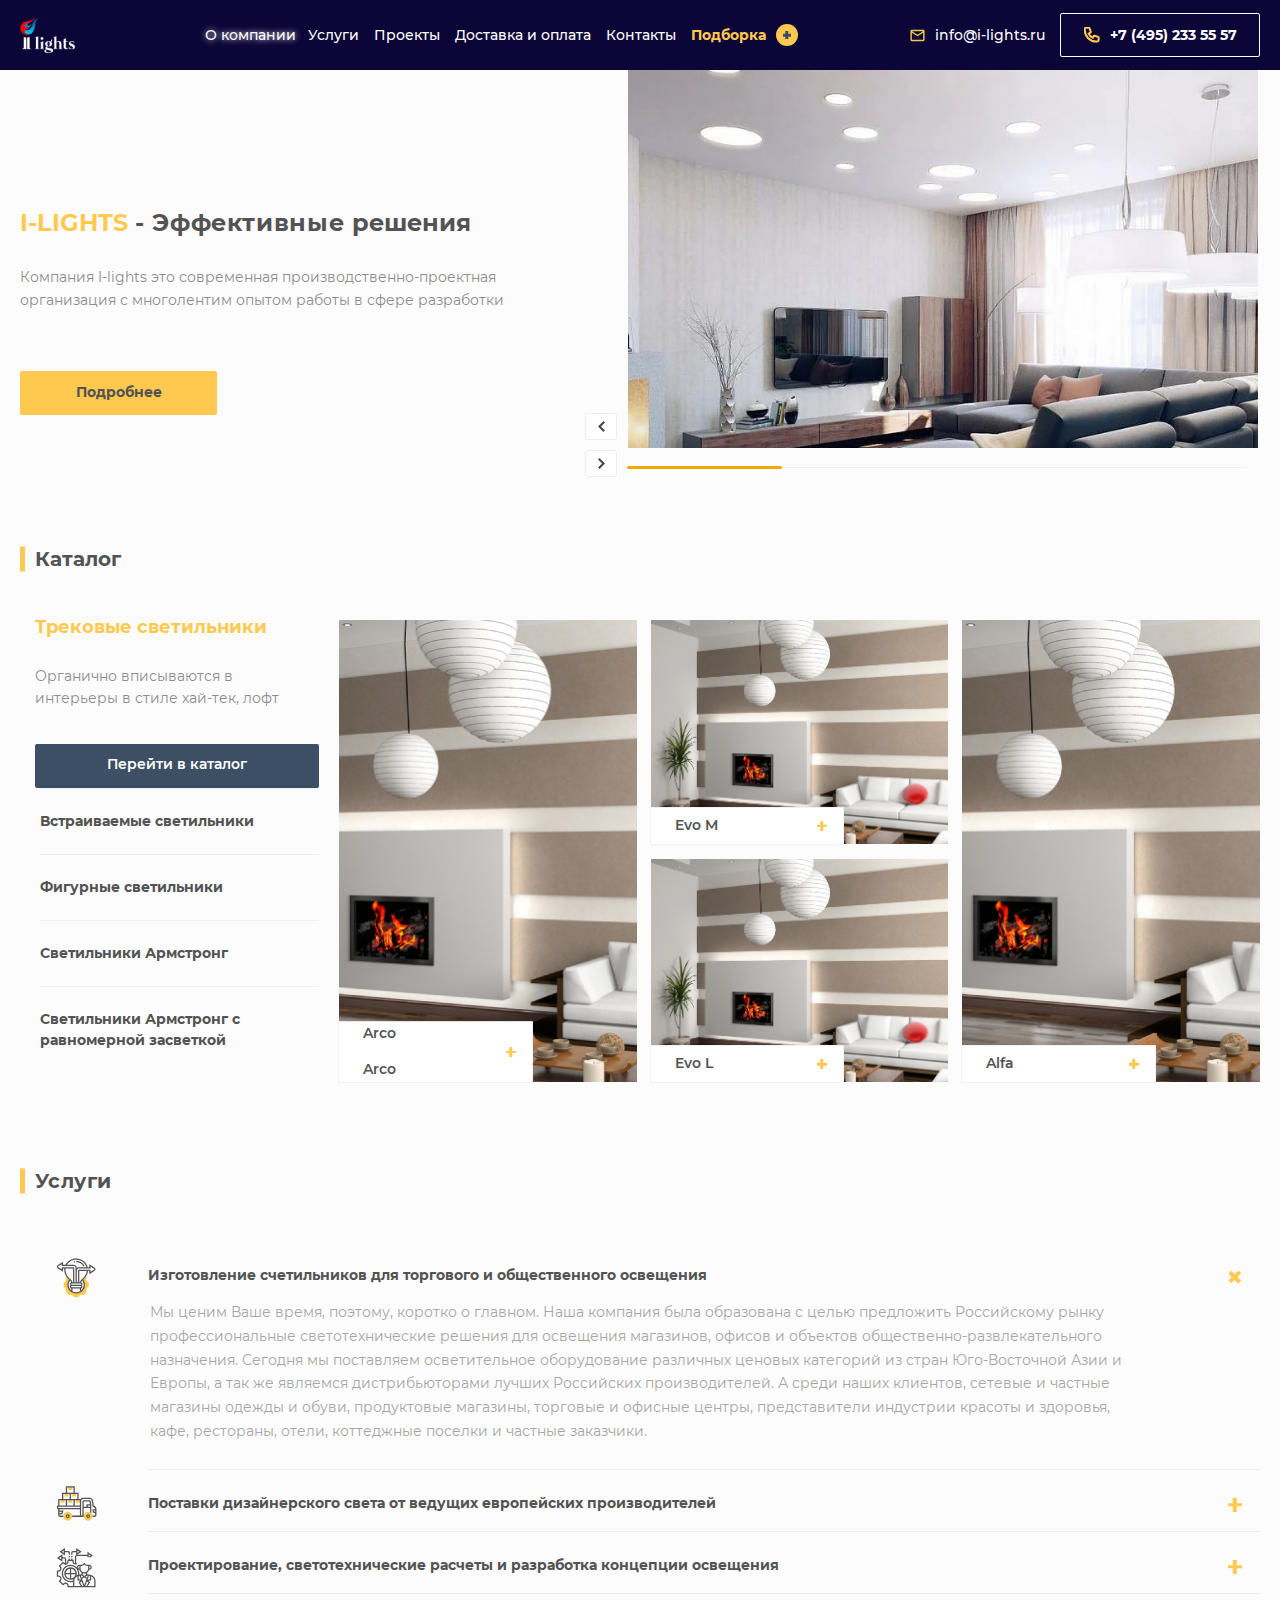
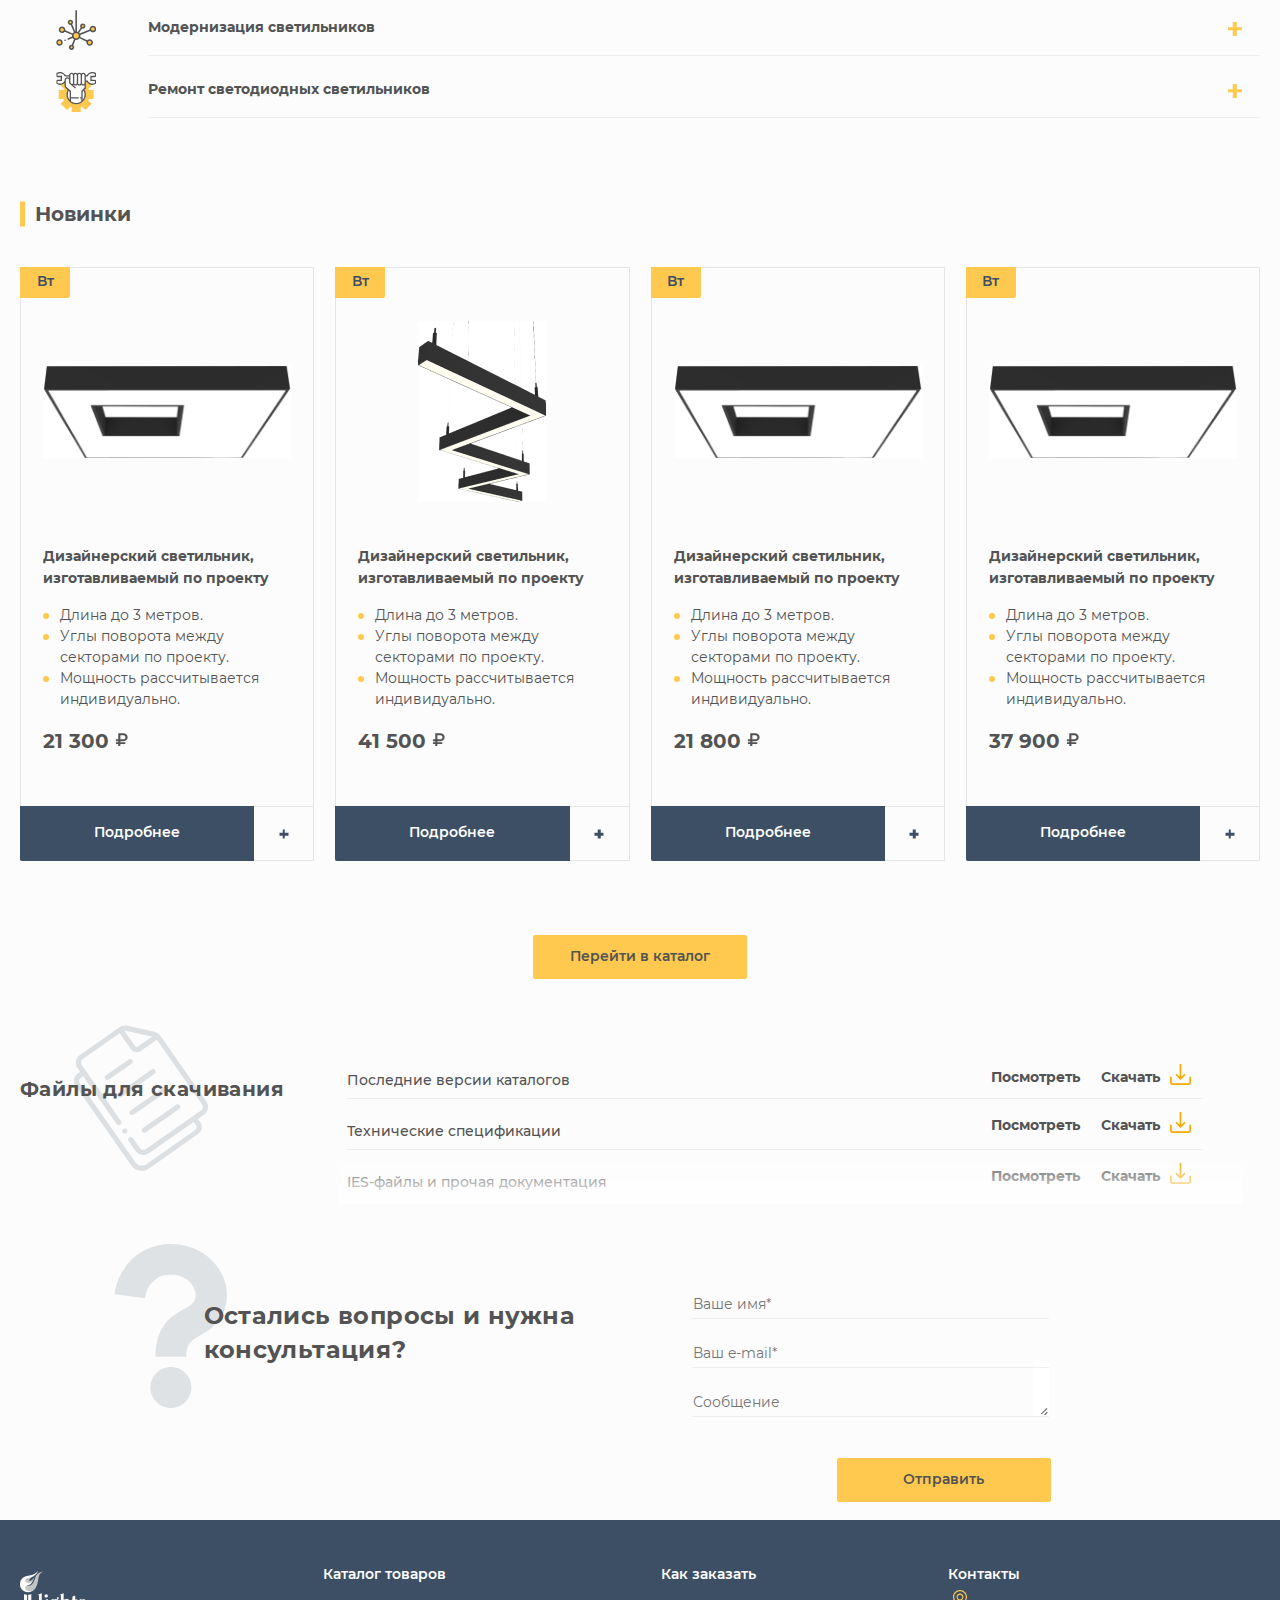
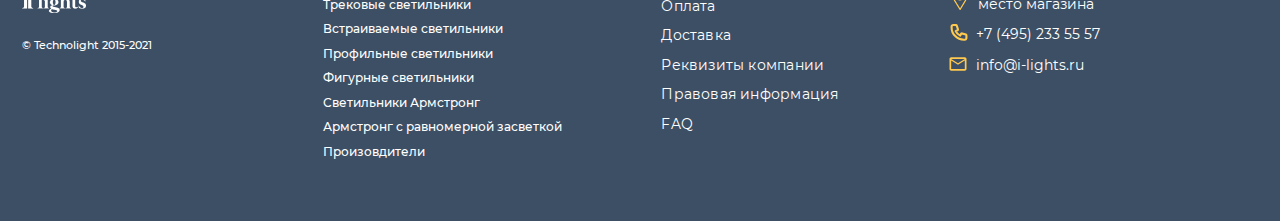
==== index.html @ 5f1a4b4c "sdfsdf" ====
<!DOCTYPE html>
<html lang="ru">
<head>
  <meta charset="UTF-8">
  <meta name="viewport" content="width=device-width, initial-scale=1.0">
  <link href="/styles/styles.css" rel="stylesheet">
  <title>I-LIGHTS - Эффективные решения</title>
</head>
<body>  
  <header class="header">
    <div class="header__inner container">
      <a class="header__logo" href="#">
        <img class="logo" src="./images/logo.png" 
          alt="Логотип сайта I-LIGHTS - Эффективные решения" width="75" 
            height="48" loading="lazy">
      </a>
      <nav class="header__menu">
        <ul class="header__menu-list">
          <li class="header__menu-item">
            <a class="header__menu-link header__menu-link current-link" 
              href="#">О&nbsp;компании</a>
          </li>
          <li class="header__menu-item">
            <a class="header__menu-link" href="#">Услуги</a>
          </li>
          <li class="header__menu-item">
            <a class="header__menu-link" href="#">Проекты</a>
          </li>
          <li class="header__menu-item">
            <a class="header__menu-link" href="#">Доставка и оплата</a>
          </li>
          <li class="header__menu-item">
            <a class="header__menu-link" href="#">Контакты</a>
          </li>
          <li class="header__menu-item link-icon">
            <a class="header__menu-link link-icon__inner 
              link-icon__inner--large-gap" 
                href="#">
              <span class="link-icon__inner-label 
                link-icon__inner-label--light-yellow
                link-icon__inner-label--bold">Подборка</span>
              <span class="link-icon__inner-icon 
                link-icon__inner-icon--bg cross-button">
                <span class="cross-icon cross-icon--very-little"></span>
              </span>
            </a>
          </li>
        </ul>  
      </nav>
      <address class="header__contacts">
        <a class="header__contacts-email link-icon" 
          href="mailto:info@i-lights.ru">
          <div class="link-icon__inner">
            <svg class="link-icon__inner-icon" width="15" height="13" 
              viewBox="0 0 15 13" xmlns="http://www.w3.org/2000/svg">
              <path fill-rule="evenodd" clip-rule="evenodd" d="M14.5832 2.25004C14.5832 1.47087 13.9457 0.833374 13.1665 0.833374H1.83317C1.054 0.833374 0.416504 1.47087 0.416504 2.25004V10.75C0.416504 11.5292 1.054 12.1667 1.83317 12.1667H13.1665C13.9457 12.1667 14.5832 11.5292 14.5832 10.75V2.25004ZM13.1665 2.25003L7.49982 5.7917L1.83316 2.25003H13.1665ZM13.1665 10.75H1.83316V3.6667L7.49982 7.20836L13.1665 3.6667V10.75Z"/>
            </svg>            
            <span class="link-icon__inner-label">info@i-lights.ru</span>   
          </div>
        </a>
        <a class="header__contacts-tel link-icon button button--dark-blue
          button--small" href="tel:+74952335557">
          <div class="link-icon__inner link-icon__inner--middle-gap">
            <svg class="link-icon__inner-icon 
              link-icon__inner-icon--stroke" width="16" height="16" 
                viewBox="0 0 16 16" xmlns="http://www.w3.org/2000/svg">
              <path d="M0.799805 2.33338C0.799805 1.92672 0.961349 1.53671.24891 1.24915C1.53646 0.961593 1.92648 0.800049 2.33314 0.800049H4.8478C5.00864 0.800169 5.16537 0.850873 5.29581 0.944985C5.42624 1.0391 5.52378 1.17185 5.5746 1.32445L6.72307 4.76908C6.78126 4.94414 6.77438 5.13431 6.70369 5.30471C6.633 5.4751 6.50323 5.6143 6.3382 5.69674L4.60784 6.56308C5.45601 8.44029 6.95956 9.94381 8.83676 10.792L9.70308 9.06165C9.78556 8.89661 9.92476 8.76685 10.0952 8.69613C10.2656 8.62549 10.4557 8.61861 10.6308 8.67677L14.0754 9.82525C14.2281 9.87613 14.361 9.97373 14.4551 10.1044C14.5492 10.2349 14.5998 10.3918 14.5998 10.5528V13.0667C14.5998 13.4734 14.4383 13.8634 14.1507 14.1509C13.8632 14.4385 13.4732 14.6 13.0664 14.6H12.2998C5.94874 14.6 0.799805 9.45109 0.799805 3.10005V2.33338Z" stroke-width="2" stroke-linecap="round" stroke-linejoin="round"/>
            </svg>
            <span class="link-icon__inner-label 
            link-icon__inner-label--bold">
              +7 (495) 233 55 57
            </span>
          </div>
        </a>
      </address>
      <button class="header__burger-button burger-button reset-button 
        visible-tablet" type="button" onclick="mobileOverlay.showModal()">
        <span class="visually-hidden">Открыть навигационное меню</span>
      </button>
    </div>
  </header>
  <main class="content">
    <section class="slider">
      <div class="slider__inner container container--outline-mb">
        <div class="slider__list scrollbar">
          <div class="slider__item">
            <div class="slider__slide current-slide">
              <div class="slider__slide-content">
                <h1 class="slider__slide-heading">
                  <span class="slider__slide-heading--light-orange">
                    I-LIGHTS
                  </span>
                  <span class="slider__slide-heading--letters-wide"> 
                    - Эффективные      
                  </span>
                  решения
                </h1>
                <div class="slider__slide-description fade">
                  <div class="slider__slide-description-inner scrollbar ">
                    <p>
                      Компания I-lights это современная 
                      производственно-проектная организация с многолентим опытом 
                      работы в сфере разработки 
                    </p>
                  </div>
                </div>
                <a class="slider__slide-link button button--light-orange
                  button--very-small" href="#">
                  Подробнее
                </a>
              </div>
              <figure class="slider__slide-media">
                <img class="slider__slide-image" 
                src="./images/slider/1.jpg" alt="Комната с освещением от 
                компании I-lights" width="969" height="448" loading="lazy">
              </figure>
            </div>
          </div>
          <div class="slider__item">
            <div class="slider__slide">
              <div class="slider__slide-content">
                <h2 class="slider__slide-heading h1">
                  <span class="slider__slide-heading--light-orange">
                    I-LIGHTS
                  </span> 
                  - Эффективные решения
                </h2>
                <div class="slider__slide-description fade">
                  <div class="slider__slide-description-inner scrollbar ">
                    <p>
                      Lorem ipsum dolor sit amet consectetur adipisicing elit. Consectetur deleniti fugiat blanditiis pariatur sint? Repellat velit aspernatur, nesciunt accusamus laboriosam recusandae, magnam suscipit inventore eaque iure facilis ut harum quod.
                    </p>
                    <p>
                      Компания I-lights это современная 
                      производственно-проектная организация с многолентим опытом 
                      работы в сфере разработки 
                    </p>
                    <p>
                      Компания I-lights это современная 
                      производственно-проектная организация с многолентим опытом 
                      работы в сфере разработки 
                    </p>
                    <p>
                      Компания I-lights это современная 
                      производственно-проектная организация с многолентим опытом 
                      работы в сфере разработки 
                    </p>
                    <p>
                      Компания I-lights это современная 
                      производственно-проектная организация с многолентим опытом 
                      работы в сфере разработки 
                    </p>
                  </div>
                </div>
                <a class="slider__slide-link button button--light-orange
                  button--very-small" href="#">
                  Подробнее
                </a>
              </div>
              <div class="slider__slide-media">
                <img class="slider__slide-image" 
                src="./images/slider/1.jpg" alt="Комната с освещением от 
                компании I-lights" width="969" height="448" loading="lazy">
              </div>
            </div>
          </div>
          <div class="slider__item">
            <div class="slider__slide">
              <div class="slider__slide-content">
                <h2 class="slider__slide-heading h1">
                  <span class="slider__slide-heading--light-orange">
                    I-LIGHTS
                  </span> 
                  - Эффективные решения
                </h2>
                <div class="slider__slide-description fade">
                  <div class="slider__slide-description-inner scrollbar">
                    <p>
                      Компания I-lights это современная 
                      производственно-проектная организация с многолентим опытом 
                      работы в сфере разработки 
                    </p>
                    <p>
                      Компания I-lights это современная 
                      производственно-проектная организация с многолентим опытом 
                      работы в сфере разработки 
                    </p>
                    <p>
                      Компания I-lights это современная 
                      производственно-проектная организация с многолентим опытом 
                      работы в сфере разработки 
                    </p>
                    <p>
                      Компания I-lights это современная 
                      производственно-проектная организация с многолентим опытом 
                      работы в сфере разработки 
                    </p>
                    <p>
                      Компания I-lights это современная 
                      производственно-проектная организация с многолентим опытом 
                      работы в сфере разработки 
                    </p>
                  </div>
                </div>
                <a class="slider__slide-link button button--light-orange
                  button--very-small" href="#">
                  Подробнее
                </a>
              </div>
              <div class="slider__slide-media">
                <img class="slider__slide-image" 
                src="./images/slider/1.jpg" alt="Комната с освещением от 
                компании I-lights" width="969" height="448" loading="lazy">
              </div>
            </div>
          </div>
          <div class="slider__item">
            <div class="slider__slide">
              <div class="slider__slide-content">
                <h2 class="slider__slide-heading h1">
                  <span class="slider__slide-heading--light-orange">
                    I-LIGHTS
                  </span> 
                  - Эффективные решения
                </h2>
                <div class="slider__slide-description fade">
                  <div class="slider__slide-description-inner scrollbar">
                    <p>
                      Компания I-lights это современная 
                      производственно-проектная организация с многолентим опытом 
                      работы в сфере разработки 
                    </p>
                    <p>
                      Компания I-lights это современная 
                      производственно-проектная организация с многолентим опытом 
                      работы в сфере разработки 
                    </p>
                    <p>
                      Компания I-lights это современная 
                      производственно-проектная организация с многолентим опытом 
                      работы в сфере разработки 
                    </p>
                    <p>
                      Компания I-lights это современная 
                      производственно-проектная организация с многолентим опытом 
                      работы в сфере разработки 
                    </p>
                    <p>
                      Компания I-lights это современная 
                      производственно-проектная организация с многолентим опытом 
                      работы в сфере разработки 
                    </p>
                  </div>
                </div>
                <a class="slider__slide-link button button--light-orange
                  button--very-small" href="#">
                  Подробнее
                </a>
              </div>
              <div class="slider__slide-media">
                <img class="slider__slide-image" 
                src="./images/slider/1.jpg" alt="Комната с освещением от 
                компании I-lights" width="969" height="448" loading="lazy">
              </div>
            </div>
          </div>
        </div>
        <div class="slider__actions hidden-mobile">
          <button class="slider__button pagination-button shadow
          pagination-button--elongated reset-button" type="button">
            <span class="visually-hidden">Предыдущий слайд</span>
            <svg class="slider__button-icon pagination-button__icon" 
              width="7" height="11" viewBox="0 0 7 11" fill="none" 
              xmlns="http://www.w3.org/2000/svg">
              <path fill-rule="evenodd" clip-rule="evenodd" d="M6.55868e-08 5.5L5.5 1.78873e-08L7 1.5L3 5.5L7 9.5L5.4 11L6.55868e-08 5.5Z" fill="white"/>
            </svg>
          </button>
          <button class="slider__button pagination-button shadow
            pagination-button--elongated reset-button" type="button">
            <span class="visually-hidden">Предыдущий слайд</span>
            <svg class="slider__button-icon pagination-button__icon
            pagination-button__icon--to-right" 
              width="7" height="11" viewBox="0 0 7 11" fill="none" 
              xmlns="http://www.w3.org/2000/svg">
              <path fill-rule="evenodd" clip-rule="evenodd" d="M6.55868e-08 5.5L5.5 1.78873e-08L7 1.5L3 5.5L7 9.5L5.4 11L6.55868e-08 5.5Z" fill="white"/>
            </svg>
          </button>
        </div>
        <div class="slider__pagination hidden-mobile">
          <ul class="slider__pagination-list">
            <li class="slider__pagination-item">
              <button class="slider__pagination-button reset-button
                current-slide" 
                type="button">
                <span class="visually-hidden">Первый слайд</span>
              </button>
            </li>
            <li class="slider__pagination-item">
              <button class="slider__pagination-button reset-button" 
                type="button">
                <span class="visually-hidden">Второй слайд</span>
              </button>
            </li>
            <li class="slider__pagination-item">
              <button class="slider__pagination-button reset-button " 
                type="button">
                <span class="visually-hidden">Третий слайд</span>
              </button>
            </li>
            <li class="slider__pagination-item">
              <button class="slider__pagination-button reset-button"
                type="button">
                <span class="visually-hidden">Четвёртый слайд</span>
              </button>
            </li>
          </ul>
        </div>
      </div>
    </section>
    <section class="section container catalog">
      <header class="section__header catalog__header">
        <h2 class="section__header-title section__header-title--small-lh 
          section__header-title--orange section__header-title--relative-left">
          Каталог
        </h2>
      </header>
      <div class="section__body section__body--with-margin">
        <div class="tabs-details">
            <div class="tabs-details__navigation">
              <ul class="tabs-details__navigation-list">
                <li class="tabs-details__navigation-item">
                  <details class="tabs-details__accordion hidden-tablet-s" open>
                     <summary class="tabs-details__accordion-header">
                        Трековые светильники 
                     </summary> 
                     <div class="tabs-details__accordion-body">
                      <div class="tabs-details__accordion-description">
                        <p>
                          Органично вписываются в интерьеры в стиле хай-тек,
                          лофт
                        </p> 
                      </div>
                    </div>
                    <a class="tabs-details__accordion-link button" href="#">
                      Перейти в каталог
                    </a>
                  </details>
                  <a class="tabs-details__navigation-link visible-tablet-s" 
                    href="#">
                    Трековые светильники
                  </a>
                </li>
                <li class="tabs-details__navigation-item">
                  <details class="tabs-details__accordion hidden-tablet-s">
                     <summary class="tabs-details__accordion-header">
                      Встраиваемые светильники
                     </summary> 
                     <div class="tabs-details__accordion-body">
                      <div class="tabs-details__accordion-description">
                        <p>
                          Органично вписываются в интерьеры в стиле хай-тек,
                          лофт
                        </p>
                        <p>
                          Органично вписываются в интерьеры в стиле хай-тек,
                          лофт
                        </p>  
                      </div>
                    </div>
                    <a class="tabs-details__accordion-link button" 
                      href="#">
                      Перейти в каталог
                    </a>
                  </details>
                  <a class="tabs-details__navigation-link visible-tablet-s" 
                    href="#">
                    Встраиваемые светильники
                  </a>
                </li>
                <li class="tabs-details__navigation-item">
                  <details class="tabs-details__accordion hidden-tablet-s">
                     <summary class="tabs-details__accordion-header">
                      Фигурные светильники
                     </summary> 
                     <div class="tabs-details__accordion-body">
                      <div class="tabs-details__accordion-description">
                        <p>
                          Органично вписываются в интерьеры в стиле хай-тек,
                          лофт
                        </p> 
                      </div>
                    </div>
                    <a class="tabs-details__accordion-link button" 
                      href="#">
                      Перейти в каталог
                    </a>
                  </details>
                  <a class="tabs-details__navigation-link visible-tablet-s" 
                    href="#">
                    Фигурные светильники
                  </a>
                </li>
                <li class="tabs-details__navigation-item">
                  <details class="tabs-details__accordion hidden-tablet-s">
                     <summary class="tabs-details__accordion-header">
                      Светильники Армстронг
                     </summary> 
                     <div class="tabs-details__accordion-body">
                      <div class="tabs-details__accordion-description">
                        <p>
                          Органично вписываются в интерьеры в стиле хай-тек,
                          лофт
                        </p> 
                      </div>
                    </div>
                    <a class="tabs-details__accordion-link button" 
                      href="#">
                      Перейти в каталог
                    </a>
                  </details>
                  <a class="tabs-details__navigation-link visible-tablet-s" 
                    href="#">
                    Светильники Армстронг
                  </a>
                </li>
                <li class="tabs-details__navigation-item">
                  <details class="tabs-details__accordion hidden-tablet-s">
                     <summary class="tabs-details__accordion-header">
                      Светильники Армстронг с равномерной засветкой
                     </summary> 
                     <div class="tabs-details__accordion-body">
                      <div class="tabs-details__accordion-description">
                        <p>
                          Органично вписываются в интерьеры в стиле хай-тек,
                          лофт
                        </p> 
                      </div>
                    </div>
                    <a class="tabs-details__accordion-link button" 
                      href="#">
                      Перейти в каталог
                    </a>
                  </details>
                  <a class="tabs-details__navigation-link visible-tablet-s" 
                    href="#">
                    Светильники Армстронг с равномерной засветкой
                  </a>
                </li>
              </ul>
            </div>
          
          <div class="tabs-details__content hidden-tablet-s">
            <ul class="tabs-details__content-list current-list">
              <li class="tabs-details__content-item">
                <img class="tabs-details__content-image" 
                  src="./images/tabs/lamp.jpg" alt="Светильник Arco" 
                    width="306" height="462" loading="lazy">
                <a class="tabs-details__content-link shadow" href="#">
                  <div class="tabs-details__content-link-inner">
                    <div class="tabs-details__content-link-description">
                      <p>
                        Arco
                      </p>
                      <p>
                        Arco
                      </p>
                    </div>
                    <p class="tabs-details__content-link-icon cross-icon
                      cross-icon--little">
                    </p>
                  </div>
                </a>
              </li>
              <li class="tabs-details__content-item">
                <img class="tabs-details__content-image" 
                  src="./images/tabs/lamp.jpg" alt="Светильник Evo M" 
                    width="306" height="220" loading="lazy">
                  <a class="tabs-details__content-link shadow" href="#">
                    <div class="tabs-details__content-link-inner">
                      <div class="tabs-details__content-link-description">
                        <p>
                          Evo M
                        </p>
                      </div>
                      <p class="tabs-details__content-link-icon cross-icon
                        cross-icon--little">
                      </p>
                    </div>
                  </a>
              </li>
              <li class="tabs-details__content-item">
                <img class="tabs-details__content-image" 
                  src="./images/tabs/lamp.jpg" alt="Светильник Evo L" 
                    width="306" height="220" loading="lazy">
                  <a class="tabs-details__content-link shadow" href="#">
                    <div class="tabs-details__content-link-inner">
                      <div class="tabs-details__content-link-description">
                        <p>
                          Evo L
                        </p>
                      </div>
                      <p class="tabs-details__content-link-icon cross-icon
                       cross-icon--little">
                      </p>
                    </div>
                  </a>
              </li>
              <li class="tabs-details__content-item">
                <img class="tabs-details__content-image" 
                  src="./images/tabs/lamp.jpg" alt="Светильник Alfa" 
                    width="306" height="462" loading="lazy">
                  <a class="tabs-details__content-link shadow" href="#">
                    <div class="tabs-details__content-link-inner">
                      <div class="tabs-details__content-link-description">
                        <p>
                          Alfa
                        </p>
                      </div>
                      <p class="tabs-details__content-link-icon cross-icon
                        cross-icon--little">
                      </p>
                    </div>
                  </a>
              </li>
            </ul>
          </div>
        </div>
      </div>
    </section>
    <section class="section container services">
      <header class="section__header services__header">
        <h2 class="section__header-title section__header-title--small-lh 
         section__header-title--orange section__header-title--relative-left">
          Услуги
        </h2>
      </header>
      <div class="section__body">
        <ul class="services__list">
          <li class="services__item">
            <h3 class="services__title visible-tablet-s">
              Изготовление счетильников для торгового и общественного
              освещения
            </h3>
            <details class="services__accordion hidden-tablet-s" open>
              <summary class="services__accordion-header">
                <h3 class="services__accordion-title">
                  Изготовление счетильников для торгового и общественного
                  освещения
                </h3>
                <span class="services__accordion-indicator cross-icon 
                  cross-icon--big hidden-tablet-s"></span>
              </summary>
              <div class="services__accordion-body">
                <div class="services__accordion-description">
                  <p>
                    Мы ценим Ваше время, поэтому, коротко о главном. Наша 
                    компания была образована с целью предложить Российскому 
                    рынку профессиональные светотехнические решения для 
                    освещения магазинов, офисов и объектов 
                    общественно-развлекательного назначения. Сегодня мы 
                    поставляем осветительное оборудование различных ценовых 
                    категорий из стран Юго-Восточной Азии и Европы, а так же 
                    являемся дистрибьюторами лучших Российских производителей. А 
                    среди наших клиентов, сетевые и частные магазины одежды и 
                    обуви, продуктовые магазины, торговые и офисные центры, 
                    представители индустрии красоты и здоровья, кафе, рестораны,
                    отели, коттеджные поселки и частные заказчики.
                  </p>
                </div>
              </div>
            </details>
          </li>
          <li class="services__item">
            <h3 class="services__title visible-tablet-s">
              Поставки дизайнерского света от ведущих европейских
              производителей
            </h3>
            <details class="services__accordion hidden-tablet-s">
              <summary class="services__accordion-header">
                <h3 class="services__accordion-title">
                  Поставки дизайнерского света от ведущих европейских
                  производителей
                </h3>
                <span class="services__accordion-indicator cross-icon 
                  cross-icon--big hidden-tablet-s"></span>
              </summary>
              <div class="services__accordion-body">
                <div class="services__accordion-description">
                  <p>
                    Мы ценим Ваше время, поэтому, коротко о главном. Наша 
                    компания была образована с целью предложить Российскому 
                    рынку профессиональные светотехнические решения для 
                    освещения магазинов, офисов и объектов 
                    общественно-развлекательного назначения. Сегодня мы 
                    поставляем осветительное оборудование различных ценовых 
                    категорий из стран Юго-Восточной Азии и Европы, а так же 
                    являемся дистрибьюторами лучших Российских производителей. А 
                    среди наших клиентов, сетевые и частные магазины одежды и 
                    обуви, продуктовые магазины, торговые и офисные центры, 
                    представители индустрии красоты и здоровья, кафе, рестораны,
                    отели, коттеджные поселки и частные заказчики.
                  </p>
                  <p>
                    Мы ценим Ваше время, поэтому, коротко о главном. Наша 
                    компания была образована с целью предложить Российскому 
                    рынку профессиональные светотехнические решения для 
                    освещения магазинов, офисов и объектов 
                    общественно-развлекательного назначения. Сегодня мы 
                    поставляем осветительное оборудование различных ценовых 
                    категорий из стран Юго-Восточной Азии и Европы, а так же 
                    являемся дистрибьюторами лучших Российских производителей. А 
                    среди наших клиентов, сетевые и частные магазины одежды и 
                    обуви, продуктовые магазины, торговые и офисные центры, 
                    представители индустрии красоты и здоровья, кафе, рестораны,
                    отели, коттеджные поселки и частные заказчики.
                  </p>
                </div>
              </div>
            </details>
          </li>
          <li class="services__item">
            <h3 class="services__title visible-tablet-s">
              Проектирование, светотехнические расчеты и разработка 
              концепции освещения
            </h3>
            <details class="services__accordion hidden-tablet-s">
              <summary class="services__accordion-header">
                <h3 class="services__accordion-title">
                  Проектирование, светотехнические расчеты и разработка 
                  концепции освещения
                </h3>
                <span class="services__accordion-indicator cross-icon 
                  cross-icon--big hidden-tablet-s"></span>
              </summary>
              <div class="services__accordion-body">
                <div class="services__accordion-description">
                  <p>
                    Мы ценим Ваше время, поэтому, коротко о главном. Наша 
                    компания была образована с целью предложить Российскому 
                    рынку профессиональные светотехнические решения для 
                    освещения магазинов, офисов и объектов 
                    общественно-развлекательного назначения. Сегодня мы 
                    поставляем осветительное оборудование различных ценовых 
                    категорий из стран Юго-Восточной Азии и Европы, а так же 
                    являемся дистрибьюторами лучших Российских производителей. А 
                    среди наших клиентов, сетевые и частные магазины одежды и 
                    обуви, продуктовые магазины, торговые и офисные центры, 
                    представители индустрии красоты и здоровья, кафе, рестораны,
                    отели, коттеджные поселки и частные заказчики.
                  </p>
                </div>
              </div>
            </details>
          </li>
          <li class="services__item">
            <h3 class="services__title visible-tablet-s">
              Модернизация светильников
            </h3>
            <details class="services__accordion hidden-tablet-s">
              <summary class="services__accordion-header">
                <h3 class="services__accordion-title">
                  Модернизация светильников
                </h3>
                <span class="services__accordion-indicator cross-icon 
                  cross-icon--big hidden-tablet-s"></span>
              </summary>
              <div class="services__accordion-body">
                <div class="services__accordion-description">
                  <p>
                    Мы ценим Ваше время, поэтому, коротко о главном. Наша 
                    компания была образована с целью предложить Российскому 
                    рынку профессиональные светотехнические решения для 
                    освещения магазинов, офисов и объектов 
                    общественно-развлекательного назначения. Сегодня мы 
                    поставляем осветительное оборудование различных ценовых 
                    категорий из стран Юго-Восточной Азии и Европы, а так же 
                    являемся дистрибьюторами лучших Российских производителей. А 
                    среди наших клиентов, сетевые и частные магазины одежды и 
                    обуви, продуктовые магазины, торговые и офисные центры, 
                    представители индустрии красоты и здоровья, кафе, рестораны,
                    отели, коттеджные поселки и частные заказчики.
                  </p>
                </div>
              </div>
            </details>
          </li>
          <li class="services__item">
            <h3 class="services__title visible-tablet-s">
              Ремонт светодиодных светильников
            </h3>
            <details class="services__accordion hidden-tablet-s">
              <summary class="services__accordion-header">
                <h3 class="services__accordion-title">
                  Ремонт светодиодных светильников
                </h3>
                <span class="services__accordion-indicator cross-icon 
                  cross-icon--big hidden-tablet-s"></span>
              </summary>
              <div class="services__accordion-body">
                <div class="services__accordion-description">
                  <p>
                    Мы ценим Ваше время, поэтому, коротко о главном. Наша 
                    компания была образована с целью предложить Российскому 
                    рынку профессиональные светотехнические решения для 
                    освещения магазинов, офисов и объектов 
                    общественно-развлекательного назначения. Сегодня мы 
                    поставляем осветительное оборудование различных ценовых 
                    категорий из стран Юго-Восточной Азии и Европы, а так же 
                    являемся дистрибьюторами лучших Российских производителей. А 
                    среди наших клиентов, сетевые и частные магазины одежды и 
                    обуви, продуктовые магазины, торговые и офисные центры, 
                    представители индустрии красоты и здоровья, кафе, рестораны,
                    отели, коттеджные поселки и частные заказчики.
                  </p>
                </div>
              </div>
            </details>
          </li>
        </ul>
      </div>
    </section>
    <section class="section container new-items">
      <header class="section__header new-items__header">
        <h2 class="section__header-title section__header-title--orange
          section__header-title--small-lh section__header-title--relative-left">
          Новинки
        </h2>
      </header>
      <div class="section__body new-items__body">
        <ul class="new-items__list grid grid--4">
          <li class="new-items__item">
            <article class="product-card shadow">
              <div class="product-card__header">
                <p class="product-card__header-watts">
                  Вт
                </p>
                <img class="product-card__header-image" alt="Дизайнерский
                  светильник" src="images/new-items/1.jpg" width="256" 
                    height="96" loading="lazy">
              </div>
              <div class="product-card__body">
                <h3 class="product-card__body-title h4">
                  Дизайнерский светильник, изготавливаемый по проекту
                </h3>
                <ul class="product-card__body-list hidden-tablet-s">
                  <li class="product-card__body-item">
                    Длина до 3 метров.
                  </li>
                  <li class="product-card__body-item">
                    Углы поворота между секторами по проекту.
                  </li>
                  <li class="product-card__body-item">
                    Мощность рассчитывается индивидуально.
                  </li>
                </ul>
                <p class="product-card__body-price">
                  21 300
                  <svg class="product-card__body-price-currency" width="13" 
                    height="14" viewBox="0 0 13 14" fill="none" xmlns="http://www.w3.org/2000/svg">
                    <path d="M1.20473 11.0319H3.25936V12.7717C3.25936 12.8564 3.28678 12.9257 3.34194 12.9799C3.39695 13.0344 3.46728 13.0616 3.55295 13.0616H5.08465C5.16414 13.0616 5.23293 13.0344 5.29103 12.9799C5.34913 12.9257 5.37809 12.8564 5.37809 12.7717V11.0319H10.0101C10.0956 11.0319 10.1659 11.005 10.2211 10.9504C10.2763 10.896 10.3037 10.8266 10.3037 10.742V9.58216C10.3037 9.498 10.2763 9.4282 10.2211 9.37404C10.1661 9.31952 10.0956 9.29226 10.0101 9.29226H5.37794V8.22305H8.49652C9.71943 8.22305 10.7175 7.85495 11.4913 7.11771C12.2647 6.38123 12.6516 5.42989 12.6516 4.26362C12.6516 3.09813 12.2647 2.14677 11.4913 1.40954C10.7177 0.673048 9.71941 0.304199 8.49652 0.304199H3.5528C3.46711 0.304199 3.39693 0.331433 3.34179 0.385626C3.28678 0.44012 3.25921 0.509893 3.25921 0.594071V6.29338H1.20473C1.11906 6.29338 1.04885 6.32201 0.993715 6.37938C0.938728 6.43678 0.911133 6.50472 0.911133 6.58323V7.93313C0.911133 8.01778 0.938551 8.08713 0.993715 8.1416C1.04888 8.19612 1.1189 8.22303 1.20473 8.22303H3.25936V9.29223H1.20473C1.11906 9.29223 1.04885 9.31949 0.993715 9.37401C0.938728 9.42818 0.911133 9.49783 0.911133 9.58213V10.7419C0.911133 10.8266 0.938551 10.8959 0.993715 10.9504C1.04885 11.005 1.11903 11.0319 1.20473 11.0319ZM5.37794 2.23432H8.31308C8.96118 2.23432 9.48391 2.42151 9.88151 2.79601C10.2789 3.17053 10.4777 3.65997 10.4777 4.26377C10.4777 4.86788 10.2789 5.35747 9.88151 5.73154C9.48391 6.10637 8.96115 6.29355 8.31308 6.29355H5.37794V2.23432Z" fill="#535353"/>
                  </svg>                     
                </p>
              </div>
              <div class="product-card__footer">
                <a class="product-card__footer-link button" href="#">
                  Подробнее
                </a>
                <form class="product-card__footer-form" method="" action="">
                  <button class="product-card__footer-button reset-button" 
                    type="submit">
                    <span class="product-card__footer-button-icon cross-icon">
                    </span>
                  </button>
                </form>
              </div>
            </article>
          </li>
          <li class="new-items__item">
            <article class="product-card shadow">
              <div class="product-card__header">
                <p class="product-card__header-watts">
                  Вт
                </p>
                <img class="product-card__header-image" alt="Дизайнерский
                  светильник" src="images/new-items/2.jpg" width="128" 
                    height="181" loading="lazy">
              </div>
              <div class="product-card__body">
                <h3 class="product-card__body-title h4">
                  Дизайнерский светильник, изготавливаемый по проекту
                </h3>
                <ul class="product-card__body-list hidden-tablet-s">
                  <li class="product-card__body-item">
                    Длина до 3 метров.
                  </li>
                  <li class="product-card__body-item">
                    Углы поворота между секторами по проекту.
                  </li>
                  <li class="product-card__body-item">
                    Мощность рассчитывается индивидуально.
                  </li>
                </ul>
                <p class="product-card__body-price">
                  41 500
                  <svg class="product-card__body-price-currency" width="13" 
                    height="14" viewBox="0 0 13 14" fill="none" xmlns="http://www.w3.org/2000/svg">
                    <path d="M1.20473 11.0319H3.25936V12.7717C3.25936 12.8564 3.28678 12.9257 3.34194 12.9799C3.39695 13.0344 3.46728 13.0616 3.55295 13.0616H5.08465C5.16414 13.0616 5.23293 13.0344 5.29103 12.9799C5.34913 12.9257 5.37809 12.8564 5.37809 12.7717V11.0319H10.0101C10.0956 11.0319 10.1659 11.005 10.2211 10.9504C10.2763 10.896 10.3037 10.8266 10.3037 10.742V9.58216C10.3037 9.498 10.2763 9.4282 10.2211 9.37404C10.1661 9.31952 10.0956 9.29226 10.0101 9.29226H5.37794V8.22305H8.49652C9.71943 8.22305 10.7175 7.85495 11.4913 7.11771C12.2647 6.38123 12.6516 5.42989 12.6516 4.26362C12.6516 3.09813 12.2647 2.14677 11.4913 1.40954C10.7177 0.673048 9.71941 0.304199 8.49652 0.304199H3.5528C3.46711 0.304199 3.39693 0.331433 3.34179 0.385626C3.28678 0.44012 3.25921 0.509893 3.25921 0.594071V6.29338H1.20473C1.11906 6.29338 1.04885 6.32201 0.993715 6.37938C0.938728 6.43678 0.911133 6.50472 0.911133 6.58323V7.93313C0.911133 8.01778 0.938551 8.08713 0.993715 8.1416C1.04888 8.19612 1.1189 8.22303 1.20473 8.22303H3.25936V9.29223H1.20473C1.11906 9.29223 1.04885 9.31949 0.993715 9.37401C0.938728 9.42818 0.911133 9.49783 0.911133 9.58213V10.7419C0.911133 10.8266 0.938551 10.8959 0.993715 10.9504C1.04885 11.005 1.11903 11.0319 1.20473 11.0319ZM5.37794 2.23432H8.31308C8.96118 2.23432 9.48391 2.42151 9.88151 2.79601C10.2789 3.17053 10.4777 3.65997 10.4777 4.26377C10.4777 4.86788 10.2789 5.35747 9.88151 5.73154C9.48391 6.10637 8.96115 6.29355 8.31308 6.29355H5.37794V2.23432Z" fill="#535353"/>
                  </svg>                
                </p>
              </div>
              <div class="product-card__footer">
                <a class="product-card__footer-link button" href="#">
                  Подробнее
                </a>
                <form class="product-card__footer-form" method="" action="">
                  <button class="product-card__footer-button reset-button" 
                    type="submit">
                    <span class="product-card__footer-button-icon cross-icon">
                    </span>
                  </button>
                </form>
              </div>
            </article>
          </li>
          <li class="new-items__item">
            <article class="product-card shadow">
              <div class="product-card__header">
                <p class="product-card__header-watts">
                  Вт
                </p>
                <img class="product-card__header-image" alt="Дизайнерский
                  светильник" src="images/new-items/1.jpg" width="256" 
                    height="96" loading="lazy">
              </div>
              <div class="product-card__body">
                <h3 class="product-card__body-title h4">
                  Дизайнерский светильник, изготавливаемый по проекту
                </h3>
                <ul class="product-card__body-list hidden-tablet-s">
                  <li class="product-card__body-item">
                    Длина до 3 метров.
                  </li>
                  <li class="product-card__body-item">
                    Углы поворота между секторами по проекту.
                  </li>
                  <li class="product-card__body-item">
                    Мощность рассчитывается индивидуально.
                  </li>
                </ul>
                <p class="product-card__body-price">
                  21 800
                  <svg class="product-card__body-price-currency" width="13" 
                    height="14" viewBox="0 0 13 14" fill="none" xmlns="http://www.w3.org/2000/svg">
                    <path d="M1.20473 11.0319H3.25936V12.7717C3.25936 12.8564 3.28678 12.9257 3.34194 12.9799C3.39695 13.0344 3.46728 13.0616 3.55295 13.0616H5.08465C5.16414 13.0616 5.23293 13.0344 5.29103 12.9799C5.34913 12.9257 5.37809 12.8564 5.37809 12.7717V11.0319H10.0101C10.0956 11.0319 10.1659 11.005 10.2211 10.9504C10.2763 10.896 10.3037 10.8266 10.3037 10.742V9.58216C10.3037 9.498 10.2763 9.4282 10.2211 9.37404C10.1661 9.31952 10.0956 9.29226 10.0101 9.29226H5.37794V8.22305H8.49652C9.71943 8.22305 10.7175 7.85495 11.4913 7.11771C12.2647 6.38123 12.6516 5.42989 12.6516 4.26362C12.6516 3.09813 12.2647 2.14677 11.4913 1.40954C10.7177 0.673048 9.71941 0.304199 8.49652 0.304199H3.5528C3.46711 0.304199 3.39693 0.331433 3.34179 0.385626C3.28678 0.44012 3.25921 0.509893 3.25921 0.594071V6.29338H1.20473C1.11906 6.29338 1.04885 6.32201 0.993715 6.37938C0.938728 6.43678 0.911133 6.50472 0.911133 6.58323V7.93313C0.911133 8.01778 0.938551 8.08713 0.993715 8.1416C1.04888 8.19612 1.1189 8.22303 1.20473 8.22303H3.25936V9.29223H1.20473C1.11906 9.29223 1.04885 9.31949 0.993715 9.37401C0.938728 9.42818 0.911133 9.49783 0.911133 9.58213V10.7419C0.911133 10.8266 0.938551 10.8959 0.993715 10.9504C1.04885 11.005 1.11903 11.0319 1.20473 11.0319ZM5.37794 2.23432H8.31308C8.96118 2.23432 9.48391 2.42151 9.88151 2.79601C10.2789 3.17053 10.4777 3.65997 10.4777 4.26377C10.4777 4.86788 10.2789 5.35747 9.88151 5.73154C9.48391 6.10637 8.96115 6.29355 8.31308 6.29355H5.37794V2.23432Z" fill="#535353"/>
                  </svg>                     
                </p>
              </div>
              <div class="product-card__footer">
                <a class="product-card__footer-link button" href="#">
                  Подробнее
                </a>
                <form class="product-card__footer-form" method="" action="">
                  <button class="product-card__footer-button reset-button" 
                    type="submit">
                    <span class="product-card__footer-button-icon cross-icon">
                    </span>
                  </button>
                </form>
              </div>
            </article>
          </li>
          <li class="new-items__item">
            <article class="product-card shadow">
              <div class="product-card__header">
                <p class="product-card__header-watts">
                  Вт
                </p>
                <img class="product-card__header-image" alt="Дизайнерский
                  светильник" src="images/new-items/1.jpg" width="256" 
                    height="96" loading="lazy">
              </div>
              <div class="product-card__body">
                <h3 class="product-card__body-title h4">
                  Дизайнерский светильник, изготавливаемый по проекту
                </h3>
                <ul class="product-card__body-list hidden-tablet-s">
                  <li class="product-card__body-item">
                    Длина до 3 метров.
                  </li>
                  <li class="product-card__body-item">
                    Углы поворота между секторами по проекту.
                  </li>
                  <li class="product-card__body-item">
                    Мощность рассчитывается индивидуально.
                  </li>
                </ul>
                <p class="product-card__body-price">
                  37 900
                  <svg class="product-card__body-price-currency" width="13" 
                    height="14" viewBox="0 0 13 14" fill="none" xmlns="http://www.w3.org/2000/svg">
                    <path d="M1.20473 11.0319H3.25936V12.7717C3.25936 12.8564 3.28678 12.9257 3.34194 12.9799C3.39695 13.0344 3.46728 13.0616 3.55295 13.0616H5.08465C5.16414 13.0616 5.23293 13.0344 5.29103 12.9799C5.34913 12.9257 5.37809 12.8564 5.37809 12.7717V11.0319H10.0101C10.0956 11.0319 10.1659 11.005 10.2211 10.9504C10.2763 10.896 10.3037 10.8266 10.3037 10.742V9.58216C10.3037 9.498 10.2763 9.4282 10.2211 9.37404C10.1661 9.31952 10.0956 9.29226 10.0101 9.29226H5.37794V8.22305H8.49652C9.71943 8.22305 10.7175 7.85495 11.4913 7.11771C12.2647 6.38123 12.6516 5.42989 12.6516 4.26362C12.6516 3.09813 12.2647 2.14677 11.4913 1.40954C10.7177 0.673048 9.71941 0.304199 8.49652 0.304199H3.5528C3.46711 0.304199 3.39693 0.331433 3.34179 0.385626C3.28678 0.44012 3.25921 0.509893 3.25921 0.594071V6.29338H1.20473C1.11906 6.29338 1.04885 6.32201 0.993715 6.37938C0.938728 6.43678 0.911133 6.50472 0.911133 6.58323V7.93313C0.911133 8.01778 0.938551 8.08713 0.993715 8.1416C1.04888 8.19612 1.1189 8.22303 1.20473 8.22303H3.25936V9.29223H1.20473C1.11906 9.29223 1.04885 9.31949 0.993715 9.37401C0.938728 9.42818 0.911133 9.49783 0.911133 9.58213V10.7419C0.911133 10.8266 0.938551 10.8959 0.993715 10.9504C1.04885 11.005 1.11903 11.0319 1.20473 11.0319ZM5.37794 2.23432H8.31308C8.96118 2.23432 9.48391 2.42151 9.88151 2.79601C10.2789 3.17053 10.4777 3.65997 10.4777 4.26377C10.4777 4.86788 10.2789 5.35747 9.88151 5.73154C9.48391 6.10637 8.96115 6.29355 8.31308 6.29355H5.37794V2.23432Z" fill="#535353"/>
                  </svg>                    
                </p>
              </div>
              <div class="product-card__footer">
                <a class="product-card__footer-link button" href="#">
                  Подробнее
                </a>
                <form class="product-card__footer-form" method="" action="">
                  <button class="product-card__footer-button reset-button" 
                    type="submit">
                    <span class="product-card__footer-button-icon cross-icon">
                    </span>
                  </button>
                </form>
              </div>
            </article>
          </li>
        </ul>
      </div>
      <a class="new-items__link button button--small button--light-orange" 
        href="#">
        Перейти в каталог
      </a>
    </section>
    <section class="section container container--outline-mb  files">
      <header class="section__header files__header">
        <h2 class="section__header-title files__header-title">
          Файлы для скачивания
        </h2>
      </header>
      <div class="section__body fade fade--little fade--mobile-hidden
        files__body">
        <ul class="files__list scrollbar">
          <li class="files__item">
            <div class="files__item-desktop hidden-tablet-s"> 
              <p class="files__name">
                Последние версии каталогов
              </p>
              <div class="files__actions">
                <a class="files__actions-link" href="#">
                  Посмотреть
                </a>
                <a class="files__actions-download" href="#" download>
                  Скачать
                  <span class="files__download-icon download-icon"></span>
                </a>
              </div>
            </div>
            <div class="files__item-tablet visible-tablet-s">
              <a class="files__name-link" href="#" download>
                Последние версии каталогов
                <span class="files__download-icon download-icon"></span>
              </a>
            </div>
          </li>
          <li class="files__item">
            <div class="files__item-desktop hidden-tablet-s"> 
              <p class="files__name">
                Технические спецификации
              </p>
              <div class="files__actions">
                <a class="files__actions-link" href="#">
                  Посмотреть
                </a>
                <a class="files__actions-download" href="#" download>
                  Скачать
                  <span class="files__download-icon download-icon"></span>
                </a>
              </div>
            </div>
            <div class="files__item-tablet visible-tablet-s">
              <a class="files__name-link" href="#" download>
                Технические спецификации
                <span class="files__download-icon download-icon"></span>
              </a>
            </div>
          </li>
          <li class="files__item">
            <div class="files__item-desktop hidden-tablet-s"> 
              <p class="files__name">
                IES-файлы и прочая документация
              </p>
              <div class="files__actions">
                <a class="files__actions-link" href="#">
                  Посмотреть
                </a>
                <a class="files__actions-download" href="#" download>
                  Скачать
                  <span class="files__download-icon download-icon"></span>
                </a>
              </div>
            </div>
            <div class="files__item-tablet visible-tablet-s">
              <a class="files__name-link" href="#" download>
                IES-файлы и прочая документация
                <span class="files__download-icon download-icon"></span>
              </a>
            </div>
          </li>
          <li class="files__item hidden-mobile">
            <div class="files__item-desktop hidden-tablet-s"> 
              <p class="files__name">
                IES-файлы и прочая документация
              </p>
              <div class="files__actions">
                <a class="files__actions-link" href="#">
                  Посмотреть
                </a>
                <a class="files__actions-download" href="#" download>
                  Скачать
                  <span class="files__download-icon download-icon"></span>
                </a>
              </div>
            </div>
            <div class="files__item-tablet visible-tablet-s">
              <a class="files__name-link" href="#" download>
                IES-файлы и прочая документация
                <span class="files__download-icon download-icon"></span>
              </a>
            </div>
          </li>
          <li class="files__item hidden-mobile">
            <div class="files__item-desktop hidden-tablet-s"> 
              <p class="files__name">
                IES-файлы и прочая документация
              </p>
              <div class="files__actions">
                <a class="files__actions-link" href="#">
                  Посмотреть
                </a>
                <a class="files__actions-download" href="#" download>
                  Скачать
                  <span class="files__download-icon download-icon"></span>
                </a>
              </div>
            </div>
            <div class="files__item-tablet visible-tablet-s">
              <a class="files__name-link" href="#" download>
                IES-файлы и прочая документация
                <span class="files__download-icon download-icon"></span>
              </a>
            </div>
          </li>
        </ul>
      </div>
    </section>
    <section class="section container feedback">
      <header class="section__header">
        <h2 class="section__header-title visually-hidden">
          Обратная связь
        </h2>
      </header>
      <div class="feedback__body">
        <p class="feedback__description">
          Остались вопросы и нужна консультация?
        </p>
        <form class="feedback__form" method="" action="">
          <input class="feedback__form-input input reset-input" name="name" 
            placeholder="Ваше имя*" required>
          <input class="feedback__form-input input input--big-z-index 
            reset-input" name="email" 
            placeholder="Ваш e-mail*" type="email" required>
          <div class="feedback__textarea-wrapper">
            <textarea class="feedback__textarea input input--textarea 
              reset-input" name="message" 
            placeholder="Сообщение" required></textarea>
          </div>
          <button class="feedback__form-button button button--light-orange 
            button--small  reset-button" type="submit">
            Отправить
          </button>
        </form>
      </div>
    </section>
  </main>
  <footer class="footer">
    <div class="footer__inner container"> 
      <a class="footer__logo" href="#">
        <img class="logo footer__logo-image" src="./images/logo-white.png" 
          alt="Логотип сайта I-LIGHTS - Эффективные решения" width="66" 
            height="42" loading="lazy">
      </a>
      <p class="footer__copyright">
        © Technolight 2015-2021
      </p>
      <dl class="footer__navigation">
        <div class="footer__navigation-block footer__catalog"> 
          <dt class="footer__navigation-title">
            <a class="footer__navigation-link">
              Каталог товаров
            </a>
          </dt>
          <dd class="footer__navigation-description 
            footer__catalog-description">
            <ul class="footer__navigation-list footer__catalog-list">
              <li class="footer__navigation-item">
                <a class="footer__navigation-link" href="#">
                  Трековые светильники
                </a>
              </li>
              <li class="footer__navigation-item">
                <a class="footer__navigation-link" href="#">
                  Встраиваемые светильники
                </a>
              </li>
              <li class="footer__navigation-item">
                <a class="footer__navigation-link" href="#">
                  Профильные светильники
                </a>
              </li>
              <li class="footer__navigation-item">
                <a class="footer__navigation-link" href="#">
                  Фигурные светильники
                </a>
              </li>
              <li class="footer__navigation-item">
                <a class="footer__navigation-link" href="#">
                  Светильники Армстронг
                </a>
              </li>
              <li class="footer__navigation-item">
                <a class="footer__navigation-link" href="#">
                  Армстронг с равномерной засветкой
                </a>
              </li>
              <li class="footer__navigation-item">
                <a class="footer__navigation-link" href="#">
                  Произовдители
                </a>
              </li>
            </ul>
          </dd>
        </div>
        <div class="footer__navigation-block footer__ordering"> 
          <dt class="footer__navigation-title footer__ordering-title">
            <a class="footer__navigation-link">
              Как заказать
            </a>
          </dt>
          <dd class="footer__navigation-description 
            footer__navigation-description">
            <ul class="footer__navigation-list footer__ordering-list">
              <li class="footer__navigation-item">
                <a class="footer__navigation-link" href="#">
                  Оплата
                </a>
              </li>
              <li class="footer__navigation-item">
                <a class="footer__navigation-link" href="#">
                  Доставка
                </a>
              </li>
              <li class="footer__navigation-item">
                <a class="footer__navigation-link" href="#">
                  Реквизиты компании
                </a>
              </li>
              <li class="footer__navigation-item">
                <a class="footer__navigation-link" href="#">
                  Правовая информация
                </a>
              </li>
              <li class="footer__navigation-item">
                <a class="footer__navigation-link" href="#">
                  FAQ
                </a>
              </li>
            </ul>
          </dd>
        </div>
        <div class="footer__navigation-block footer__contacts"> 
          <dt class="footer__navigation-title footer__contacts-title">
            <a class="footer__navigation-link">
              Контакты
            </a>
          </dt>
          <dd class="footer__navigation-description 
            footer__contacts-description">
            <address class="footer__address">
              <ul class="footer__navigation-list footer__contacts-list">
                <li class="footer__navigation-item">
                  <a class="footer__address-link footer__address-link--place
                    link-icon" href="#">
                    <div class="link-icon__inner"> 
                      <svg class="footer__address-icon footer__address-icon--place
                         link-icon__inner-icon  
                          link-icon__inner-icon--light-orange" width="20" height="20" viewBox="0 0 20 20" xmlns="http://www.w3.org/2000/svg">
                        <path d="M10 0C6.12297 0 2.96875 3.15422 2.96875 7.03125C2.96875 8.34117 3.3316 9.61953 4.01832 10.7286L9.59977 19.723C9.70668 19.8953 9.89504 20 10.0976 20C10.0992 20 10.1007 20 10.1023 20C10.3066 19.9984 10.4954 19.8905 10.6003 19.7152L16.0395 10.6336C16.6883 9.54797 17.0312 8.30231 17.0312 7.03125C17.0312 3.15422 13.877 0 10 0ZM15.0338 10.032L10.0887 18.2885L5.01434 10.1112C4.44273 9.18805 4.13281 8.12305 4.13281 7.03125C4.13281 3.80039 6.76914 1.16406 10 1.16406C13.2309 1.16406 15.8633 3.80039 15.8633 7.03125C15.8633 8.09066 15.5738 9.12844 15.0338 10.032Z" fill="#F3A800" />
                        <path d="M10 3.51562C8.06148 3.51562 6.48438 5.09273 6.48438 7.03125C6.48438 8.95738 8.03582 10.5469 10 10.5469C11.9884 10.5469 13.5156 8.93621 13.5156 7.03125C13.5156 5.09273 11.9385 3.51562 10 3.51562ZM10 9.38281C8.7009 9.38281 7.64844 8.32684 7.64844 7.03125C7.64844 5.73891 8.70766 4.67969 10 4.67969C11.2923 4.67969 12.3477 5.73891 12.3477 7.03125C12.3477 8.30793 11.3197 9.38281 10 9.38281Z" fill="#F3A800" />
                      </svg>
                      <span class="link-icon__inner-label">
                        Место магазина 
                      </span>
                    </div>
                  </a>
                </li>
                <li class="footer__navigation-item">
                  <a class="footer__address-link footer__address-link--tel 
                    link-icon" href="tel:+74952335557">
                    <div class="link-icon__inner"> 
                      <svg class="link-icon__inner-icon footer__address-icon
                        footer__address-icon--tel link-icon__inner-icon--stroke 
                        link-icon__inner-icon--light-orange" width="18" height="18" viewBox="0 0 16 17" xmlns="http://www.w3.org/2000/svg">
                        <path d="M1 3.43975C1 3.03091 1.16389 2.6388 1.45561 2.34971C1.74733 2.0606 2.143 1.89819 2.55556 1.89819H5.10667C5.26984 1.89831 5.42884 1.94929 5.56117 2.04391C5.69349 2.13852 5.79244 2.27199 5.844 2.42541L7.00911 5.88852C7.06814 6.06452 7.06116 6.25571 6.98944 6.42702C6.91773 6.59833 6.78608 6.73827 6.61867 6.82116L4.86322 7.69214C5.72369 9.57942 7.24902 11.091 9.15344 11.9438L10.0323 10.2041C10.116 10.0382 10.2572 9.90773 10.4301 9.83663C10.6029 9.76561 10.7959 9.75869 10.9734 9.81716L14.468 10.9718C14.6229 11.023 14.7577 11.1211 14.8532 11.2524C14.9487 11.3837 15 11.5414 15 11.7033V14.2306C15 14.6395 14.8361 15.0316 14.5444 15.3207C14.2527 15.6098 13.857 15.7722 13.4444 15.7722H12.6667C6.22356 15.7722 1 10.5956 1 4.21053V3.43975Z" stroke="#F3A800" stroke-width="2" stroke-linecap="round" stroke-linejoin="round" />
                      </svg> 
                      <span class="link-icon__inner-label">
                        +7 (495) 233 55 57
                      </span>
                    </div>
                  </a>
                </li>
                <li class="footer__navigation-item">
                  <a class="footer__address-link footer__address-link--mail
                    link-icon" href="mailto:info@i-lights.ru">
                    <div class="link-icon__inner">
                      <svg class="link-icon__inner-icon footer__address-icon
                        footer__address-icon--mail" width="18" height="16" 
                        viewBox="0 0 15 13" xmlns="http://www.w3.org/2000/svg">
                        <path fill-rule="evenodd" clip-rule="evenodd" d="M14.5832 2.25004C14.5832 1.47087 13.9457 0.833374 13.1665 0.833374H1.83317C1.054 0.833374 0.416504 1.47087 0.416504 2.25004V10.75C0.416504 11.5292 1.054 12.1667 1.83317 12.1667H13.1665C13.9457 12.1667 14.5832 11.5292 14.5832 10.75V2.25004ZM13.1665 2.25003L7.49982 5.7917L1.83316 2.25003H13.1665ZM13.1665 10.75H1.83316V3.6667L7.49982 7.20836L13.1665 3.6667V10.75Z"/>
                      </svg> 
                      <span class="link-icon__inner-label">
                        info@i-lights.ru
                      </span> 
                    </div>
                  </a>
                </li>
              </ul>
            </address>
          </dd>
        </div>
      </dl>
    </div>
  </footer>
  <dialog class="mobile-overlay visible-tablet" id="mobileOverlay">
    <form class="mobile-overlay__close-button-wrapper" method="dialog">
      <button class="mobile-overlay__close-button cross-button 
        cross-button--rotated reset-button" aria-label="Закрыть навигационное
         меню" type="submit">
        <span class="cross-icon cross-icon--big"></span>
      </button>
    </form>
    <div class="mobile-overlay__body">
      <ul class="mobile-overlay__list">
        <li class="mobile-overlay__item">
          <a class="mobile-overlay__link current-link" href="#">
            О&nbsp;компании
          </a>
        </li>
        <li class="mobile-overlay__item">
          <a class="mobile-overlay__link" href="#">Услуги</a>
        </li>
        <li class="mobile-overlay__item">
          <a class="mobile-overlay__link" href="#">Проекты</a>
        </li>
        <li class="mobile-overlay__item">
          <a class="mobile-overlay__link" href="#">Доставка и оплата</a>
        </li>
        <li class="mobile-overlay__item">
          <a class="mobile-overlay__link" href="#">Контакты</a>
        </li>
        <li class="mobile-overlay__item mobile-overlay__item--relative-left 
          link-icon">
          <a class="mobile-overlay__link link-icon__inner" 
            href="#">
            <span class="link-icon__inner-label  
            link-icon__inner-label--light-yellow
            link-icon__inner-label--bold">Подборка</span>
            <span class="mobile-overlay__link-icon link-icon__inner-icon 
              link-icon__inner-icon--bg cross-button">
              <span class="cross-icon cross-icon--very-little"></span>
            </span>
          </a>
        </li>
      </ul>
      <address class="mobile-overlay__contacts visible-mobile">
        <a class="mobile-overlay__contacts-email link-icon" 
          href="mailto:info@i-lights.ru">
          <div class="mobile-overlay__contacts-wrapper link-icon__inner">
            <svg class="link-icon__inner-icon" width="15" height="13" 
                  viewBox="0 0 15 13" xmlns="http://www.w3.org/2000/svg">
              <path fill-rule="evenodd" clip-rule="evenodd" d="M14.5832 2.25004C14.5832 1.47087 13.9457 0.833374 13.1665 0.833374H1.83317C1.054 0.833374 0.416504 1.47087 0.416504 2.25004V10.75C0.416504 11.5292 1.054 12.1667 1.83317 12.1667H13.1665C13.9457 12.1667 14.5832 11.5292 14.5832 10.75V2.25004ZM13.1665 2.25003L7.49982 5.7917L1.83316 2.25003H13.1665ZM13.1665 10.75H1.83316V3.6667L7.49982 7.20836L13.1665 3.6667V10.75Z"/>
            </svg>            
            <span class="link-icon__inner-label">info@i-lights.ru</span>   
          </div>
        </a>
        <a class="mobile-overlay__contacts-tel link-icon button button--small
        button--small-pd button--dark-blue" href="tel:+74952335557">
          <div class="mobile-overlay__contacts-wrapper link-icon__inner">
            <svg class="link-icon__inner-icon 
              link-icon__inner-icon--stroke" width="16" height="16" 
                viewBox="0 0 16 16" xmlns="http://www.w3.org/2000/svg">
              <path d="M0.799805 2.33338C0.799805 1.92672 0.961349 1.53671.24891 1.24915C1.53646 0.961593 1.92648 0.800049 2.33314 0.800049H4.8478C5.00864 0.800169 5.16537 0.850873 5.29581 0.944985C5.42624 1.0391 5.52378 1.17185 5.5746 1.32445L6.72307 4.76908C6.78126 4.94414 6.77438 5.13431 6.70369 5.30471C6.633 5.4751 6.50323 5.6143 6.3382 5.69674L4.60784 6.56308C5.45601 8.44029 6.95956 9.94381 8.83676 10.792L9.70308 9.06165C9.78556 8.89661 9.92476 8.76685 10.0952 8.69613C10.2656 8.62549 10.4557 8.61861 10.6308 8.67677L14.0754 9.82525C14.2281 9.87613 14.361 9.97373 14.4551 10.1044C14.5492 10.2349 14.5998 10.3918 14.5998 10.5528V13.0667C14.5998 13.4734 14.4383 13.8634 14.1507 14.1509C13.8632 14.4385 13.4732 14.6 13.0664 14.6H12.2998C5.94874 14.6 0.799805 9.45109 0.799805 3.10005V2.33338Z" stroke-width="2" stroke-linecap="round" stroke-linejoin="round"/>
            </svg>
            <span class="link-icon__inner-label 
              link-icon__inner-label--bold">
              +7 (495) 233 55 57
            </span>
          </div>
        </a>
      </address>
    </div>
  </dialog>
</body>
</html>
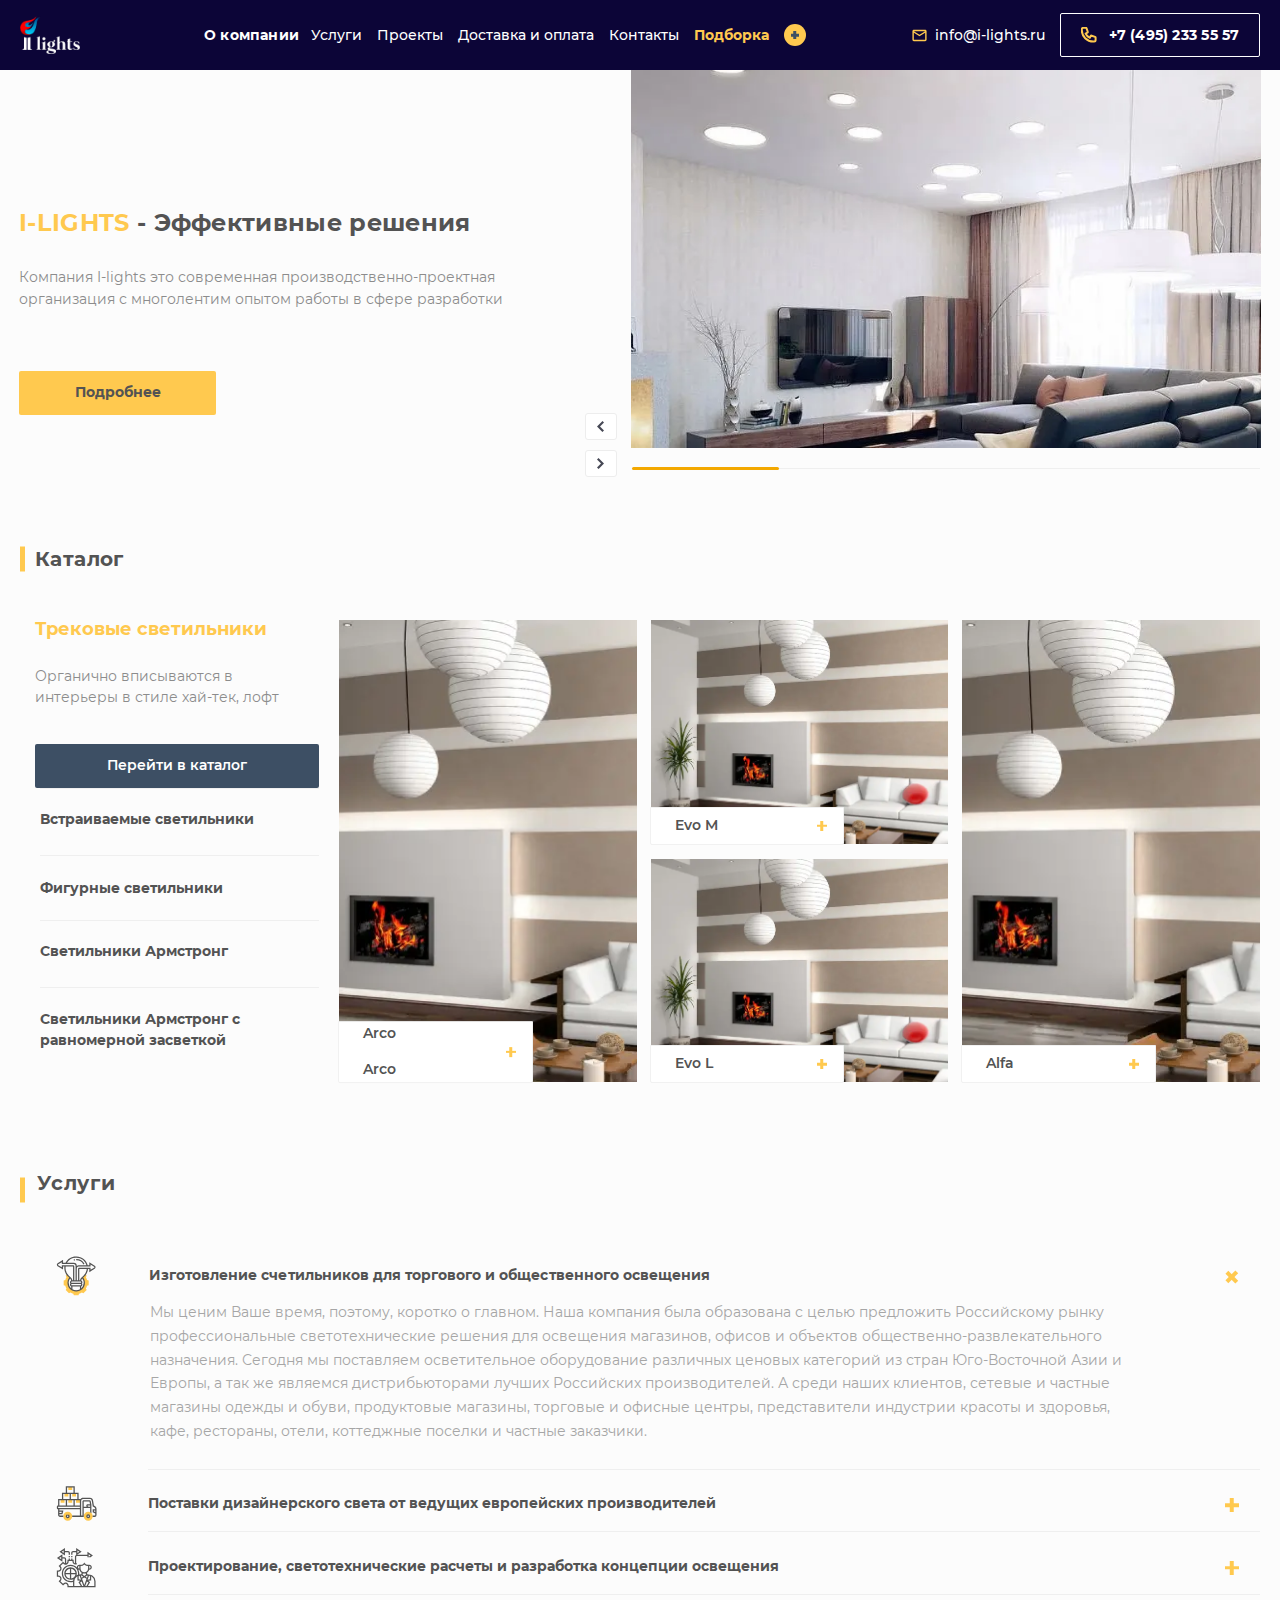
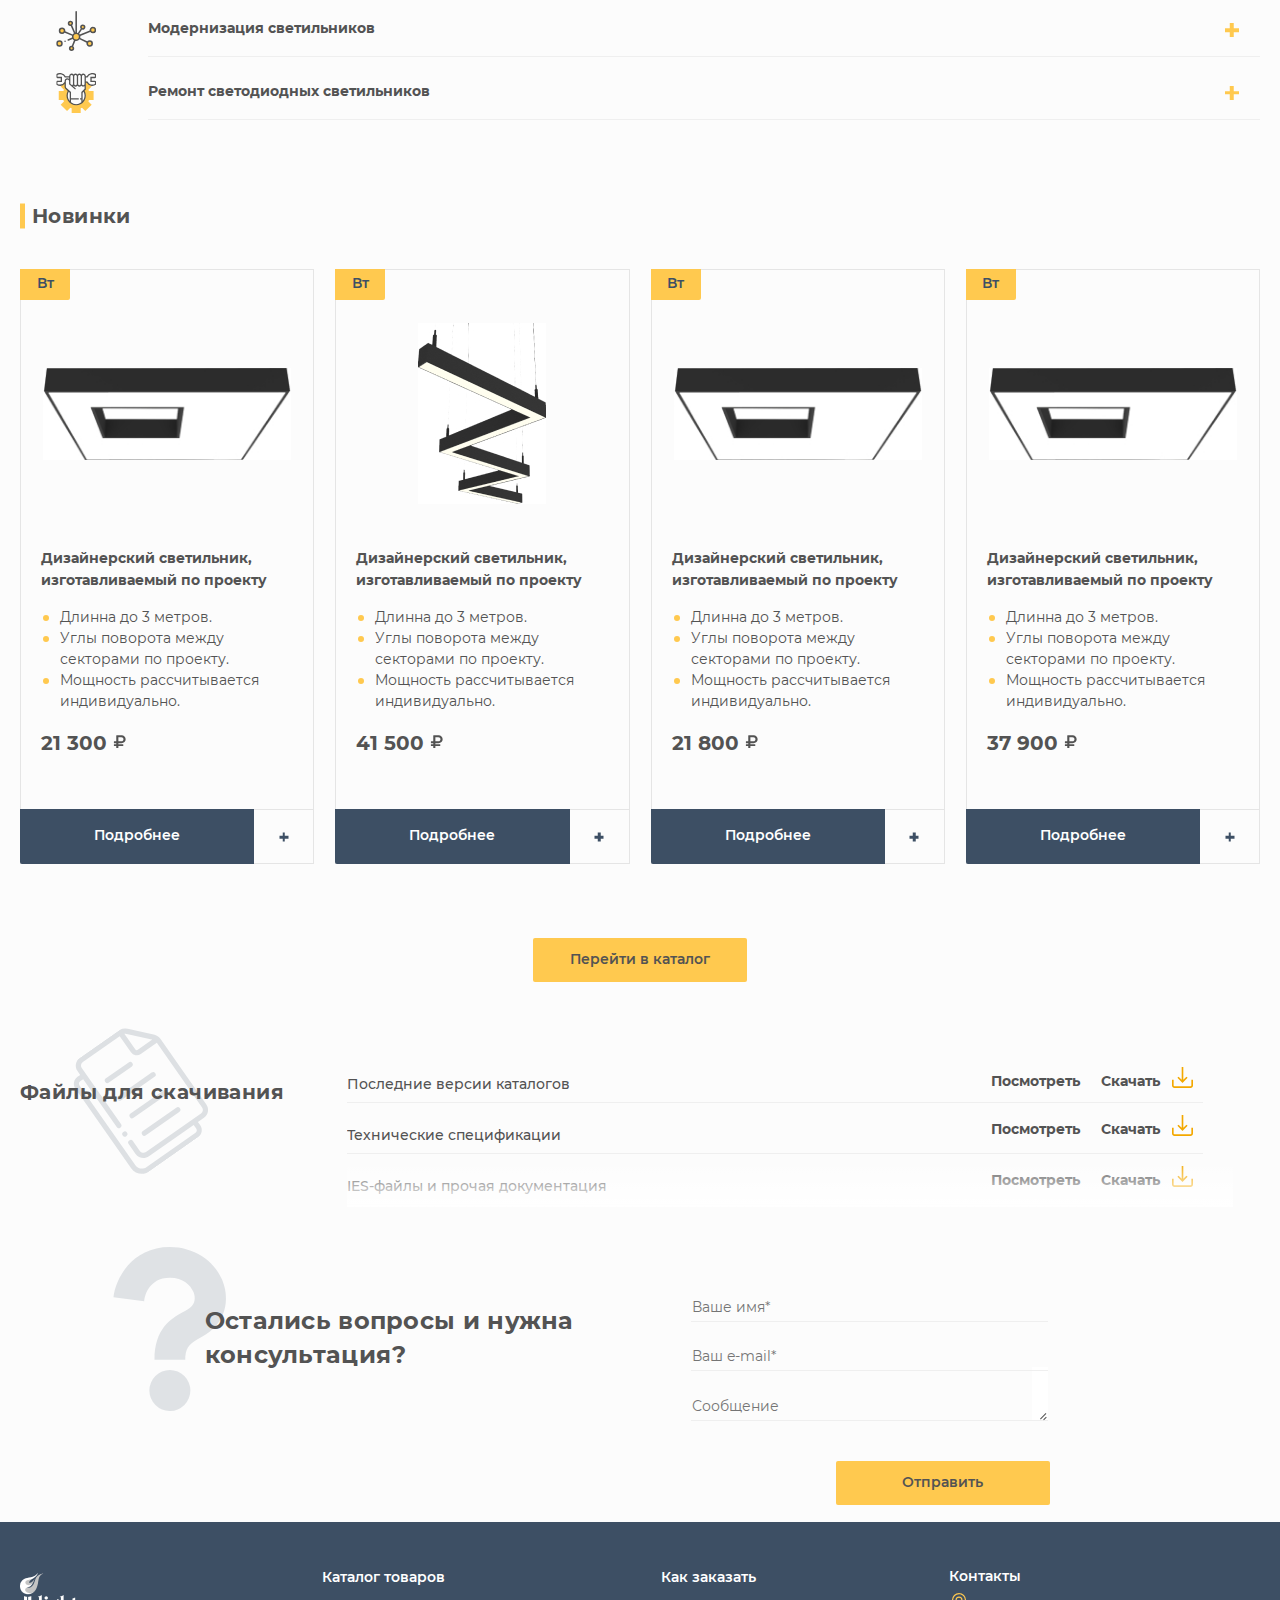
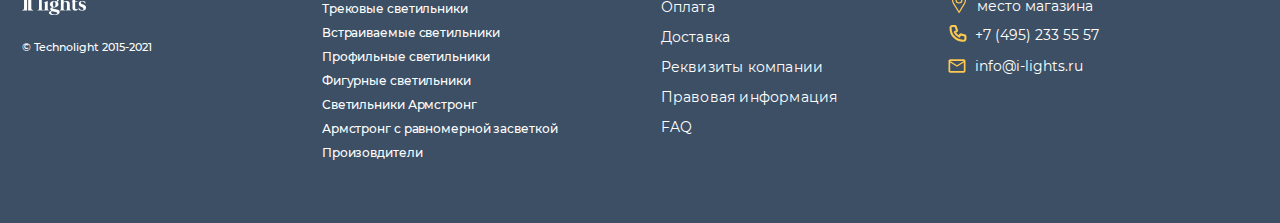
==== commit 5b74cab8: "а" ====
--- a/index.html
+++ b/index.html
@@ -3,7 +3,13 @@
 <head>
   <meta charset="UTF-8">
   <meta name="viewport" content="width=device-width, initial-scale=1.0">
-  <link href="/styles/styles.css" rel="stylesheet">
+  <meta name="description" content="I-LIGHTS - Ваш надежный партнер в сфере 
+  коммерческого освещения. С многолетним опытом, мы предлагаем профессиональные 
+  светотехнические решения для магазинов, офисов и развлекательных объектов. 
+  От проектирования до поставки, I-LIGHTS обеспечивает качественное освещение
+  из лучших мировых и Российских брендов, улучшая атмосферу рабочих, торговых 
+  и отдыхающих пространств." />
+  <link href="/styles/styles.min.css" rel="stylesheet">
   <title>I-LIGHTS - Эффективные решения</title>
 </head>
 <body>  
@@ -12,7 +18,7 @@
       <a class="header__logo" href="#">
         <img class="logo" src="./images/logo.png" 
           alt="Логотип сайта I-LIGHTS - Эффективные решения" width="75" 
-            height="48" loading="lazy">
+            height="48">
       </a>
       <nav class="header__menu">
         <ul class="header__menu-list">
@@ -33,14 +39,14 @@
             <a class="header__menu-link" href="#">Контакты</a>
           </li>
           <li class="header__menu-item link-icon">
-            <a class="header__menu-link link-icon__inner 
-              link-icon__inner--large-gap" 
-                href="#">
+            <a class="header__menu-link header__menu-link--big
+              link-icon__inner" href="#">
               <span class="link-icon__inner-label 
-                link-icon__inner-label--light-yellow
-                link-icon__inner-label--bold">Подборка</span>
+                link-icon__inner-label--light-yellow">
+                Подборка
+              </span>
               <span class="link-icon__inner-icon 
-                link-icon__inner-icon--bg cross-button">
+                link-icon__inner-icon--hover-bg cross-button">
                 <span class="cross-icon cross-icon--very-little"></span>
               </span>
             </a>
@@ -48,30 +54,35 @@
         </ul>  
       </nav>
       <address class="header__contacts">
-        <a class="header__contacts-email link-icon" 
-          href="mailto:info@i-lights.ru">
-          <div class="link-icon__inner">
-            <svg class="link-icon__inner-icon" width="15" height="13" 
-              viewBox="0 0 15 13" xmlns="http://www.w3.org/2000/svg">
-              <path fill-rule="evenodd" clip-rule="evenodd" d="M14.5832 2.25004C14.5832 1.47087 13.9457 0.833374 13.1665 0.833374H1.83317C1.054 0.833374 0.416504 1.47087 0.416504 2.25004V10.75C0.416504 11.5292 1.054 12.1667 1.83317 12.1667H13.1665C13.9457 12.1667 14.5832 11.5292 14.5832 10.75V2.25004ZM13.1665 2.25003L7.49982 5.7917L1.83316 2.25003H13.1665ZM13.1665 10.75H1.83316V3.6667L7.49982 7.20836L13.1665 3.6667V10.75Z"/>
-            </svg>            
-            <span class="link-icon__inner-label">info@i-lights.ru</span>   
-          </div>
-        </a>
-        <a class="header__contacts-tel link-icon button button--dark-blue
-          button--small" href="tel:+74952335557">
-          <div class="link-icon__inner link-icon__inner--middle-gap">
-            <svg class="link-icon__inner-icon 
-              link-icon__inner-icon--stroke" width="16" height="16" 
-                viewBox="0 0 16 16" xmlns="http://www.w3.org/2000/svg">
-              <path d="M0.799805 2.33338C0.799805 1.92672 0.961349 1.53671.24891 1.24915C1.53646 0.961593 1.92648 0.800049 2.33314 0.800049H4.8478C5.00864 0.800169 5.16537 0.850873 5.29581 0.944985C5.42624 1.0391 5.52378 1.17185 5.5746 1.32445L6.72307 4.76908C6.78126 4.94414 6.77438 5.13431 6.70369 5.30471C6.633 5.4751 6.50323 5.6143 6.3382 5.69674L4.60784 6.56308C5.45601 8.44029 6.95956 9.94381 8.83676 10.792L9.70308 9.06165C9.78556 8.89661 9.92476 8.76685 10.0952 8.69613C10.2656 8.62549 10.4557 8.61861 10.6308 8.67677L14.0754 9.82525C14.2281 9.87613 14.361 9.97373 14.4551 10.1044C14.5492 10.2349 14.5998 10.3918 14.5998 10.5528V13.0667C14.5998 13.4734 14.4383 13.8634 14.1507 14.1509C13.8632 14.4385 13.4732 14.6 13.0664 14.6H12.2998C5.94874 14.6 0.799805 9.45109 0.799805 3.10005V2.33338Z" stroke-width="2" stroke-linecap="round" stroke-linejoin="round"/>
-            </svg>
-            <span class="link-icon__inner-label 
-            link-icon__inner-label--bold">
-              +7 (495) 233 55 57
-            </span>
-          </div>
-        </a>
+        <ul class="header__contacts-list">
+          <li class="header__contacts-item">
+            <a class="header__email link-icon" 
+              href="mailto:info@i-lights.ru">
+              <div class="header__email-inner link-icon__inner">
+                <svg class="link-icon__inner-icon" width="15" height="13" 
+                  xmlns="http://www.w3.org/2000/svg">
+                  <path fill-rule="evenodd" clip-rule="evenodd" d="M14.58 2.25c0-.78-.63-1.42-1.41-1.42H1.83C1.05.83.42 1.47.42 2.25v8.5c0 .78.63 1.42 1.41 1.42h11.34c.78 0 1.41-.64 1.41-1.42v-8.5Zm-1.41 0L7.5 5.79 1.83 2.25h11.34Zm0 8.5H1.83V3.67L7.5 7.2l5.67-3.54v7.08Z"/>                
+                </svg>            
+                <span class="link-icon__inner-label">info@i-lights.ru</span>   
+              </div>
+            </a>
+          </li>
+          <li class="header__contacts-item">
+            <a class="header__tel link-icon button button--dark-blue
+             button--little" href="tel:+74952335557">
+              <div class="header__tel-inner link-icon__inner">
+                <svg class="link-icon__inner-icon 
+                  link-icon__inner-icon--stroke" width="16" height="16" 
+                    xmlns="http://www.w3.org/2000/svg">
+                    <g clip-path="url(#a)"><path d="M.8 2.33A1.53 1.53 0 0 1 2.33.8h2.52a.77.77 0 0 1 .72.52l1.15 3.45a.77.77 0 0 1-.38.93l-1.73.86a8.47 8.47 0 0 0 4.23 4.23l.86-1.73a.77.77 0 0 1 .93-.38l3.45 1.15a.77.77 0 0 1 .52.72v2.52a1.53 1.53 0 0 1-1.53 1.53h-.77A11.5 11.5 0 0 1 .8 3.1v-.77Z" stroke-width="2" stroke-linecap="round" stroke-linejoin="round"/></g><defs><clipPath id="a"><path d="M0 0h16v16H0z"/></clipPath></defs>
+                </svg>
+                <span class="link-icon__inner-label">
+                  +7 (495) 233 55 57
+                </span>
+              </div>
+            </a>
+          </li>
+        </ul>
       </address>
       <button class="header__burger-button burger-button reset-button 
         visible-tablet" type="button" onclick="mobileOverlay.showModal()">
@@ -87,13 +98,13 @@
             <div class="slider__slide current-slide">
               <div class="slider__slide-content">
                 <h1 class="slider__slide-heading">
-                  <span class="slider__slide-heading--light-orange">
+                  <span class="slider__slide-heading-text 
+                  slider__slide-heading-text--light-orange">
                     I-LIGHTS
                   </span>
-                  <span class="slider__slide-heading--letters-wide"> 
-                    - Эффективные      
-                  </span>
-                  решения
+                  <span class="slider__slide-heading-text"> 
+                    - Эффективные решения
+                </span>
                 </h1>
                 <div class="slider__slide-description fade">
                   <div class="slider__slide-description-inner scrollbar ">
@@ -105,14 +116,14 @@
                   </div>
                 </div>
                 <a class="slider__slide-link button button--light-orange
-                  button--very-small" href="#">
+                  button--very-little" href="#">
                   Подробнее
                 </a>
               </div>
               <figure class="slider__slide-media">
                 <img class="slider__slide-image" 
-                src="./images/slider/1.jpg" alt="Комната с освещением от 
-                компании I-lights" width="969" height="448" loading="lazy">
+                src="./images/slider/1.webp" alt="Комната с освещением от 
+                компании I-lights" width="969" height="448">
               </figure>
             </div>
           </div>
@@ -153,13 +164,13 @@
                   </div>
                 </div>
                 <a class="slider__slide-link button button--light-orange
-                  button--very-small" href="#">
+                  button--very-little" href="#">
                   Подробнее
                 </a>
               </div>
               <div class="slider__slide-media">
                 <img class="slider__slide-image" 
-                src="./images/slider/1.jpg" alt="Комната с освещением от 
+                src="./images/slider/1.webp" alt="Комната с освещением от 
                 компании I-lights" width="969" height="448" loading="lazy">
               </div>
             </div>
@@ -203,13 +214,13 @@
                   </div>
                 </div>
                 <a class="slider__slide-link button button--light-orange
-                  button--very-small" href="#">
+                  button--very-little" href="#">
                   Подробнее
                 </a>
               </div>
               <div class="slider__slide-media">
                 <img class="slider__slide-image" 
-                src="./images/slider/1.jpg" alt="Комната с освещением от 
+                src="./images/slider/1.webp" alt="Комната с освещением от 
                 компании I-lights" width="969" height="448" loading="lazy">
               </div>
             </div>
@@ -253,13 +264,13 @@
                   </div>
                 </div>
                 <a class="slider__slide-link button button--light-orange
-                  button--very-small" href="#">
+                  button--very-little" href="#">
                   Подробнее
                 </a>
               </div>
               <div class="slider__slide-media">
                 <img class="slider__slide-image" 
-                src="./images/slider/1.jpg" alt="Комната с освещением от 
+                src="./images/slider/1.webp" alt="Комната с освещением от 
                 компании I-lights" width="969" height="448" loading="lazy">
               </div>
             </div>
@@ -270,9 +281,9 @@
           pagination-button--elongated reset-button" type="button">
             <span class="visually-hidden">Предыдущий слайд</span>
             <svg class="slider__button-icon pagination-button__icon" 
-              width="7" height="11" viewBox="0 0 7 11" fill="none" 
+              width="7" height="11" fill="none" 
               xmlns="http://www.w3.org/2000/svg">
-              <path fill-rule="evenodd" clip-rule="evenodd" d="M6.55868e-08 5.5L5.5 1.78873e-08L7 1.5L3 5.5L7 9.5L5.4 11L6.55868e-08 5.5Z" fill="white"/>
+              <path fill-rule="evenodd" clip-rule="evenodd" d="M0 5.5 5.5 0 7 1.5l-4 4 4 4L5.4 11 0 5.5Z" fill="#fff"/>
             </svg>
           </button>
           <button class="slider__button pagination-button shadow
@@ -280,9 +291,9 @@
             <span class="visually-hidden">Предыдущий слайд</span>
             <svg class="slider__button-icon pagination-button__icon
             pagination-button__icon--to-right" 
-              width="7" height="11" viewBox="0 0 7 11" fill="none" 
+              width="7" height="11" fill="none" 
               xmlns="http://www.w3.org/2000/svg">
-              <path fill-rule="evenodd" clip-rule="evenodd" d="M6.55868e-08 5.5L5.5 1.78873e-08L7 1.5L3 5.5L7 9.5L5.4 11L6.55868e-08 5.5Z" fill="white"/>
+              <path fill-rule="evenodd" clip-rule="evenodd" d="M0 5.5 5.5 0 7 1.5l-4 4 4 4L5.4 11 0 5.5Z" fill="#fff"/>
             </svg>
           </button>
         </div>
@@ -302,7 +313,7 @@
               </button>
             </li>
             <li class="slider__pagination-item">
-              <button class="slider__pagination-button reset-button " 
+              <button class="slider__pagination-button reset-button" 
                 type="button">
                 <span class="visually-hidden">Третий слайд</span>
               </button>
@@ -319,8 +330,8 @@
     </section>
     <section class="section container catalog">
       <header class="section__header catalog__header">
-        <h2 class="section__header-title section__header-title--small-lh 
-          section__header-title--orange section__header-title--relative-left">
+        <h2 class="section__header-title section__header-title--little-lh 
+          section__header-title--orange">
           Каталог
         </h2>
       </header>
@@ -453,7 +464,7 @@
             <ul class="tabs-details__content-list current-list">
               <li class="tabs-details__content-item">
                 <img class="tabs-details__content-image" 
-                  src="./images/tabs/lamp.jpg" alt="Светильник Arco" 
+                  src="./images/tabs/lamp.webp" alt="Светильник Arco" 
                     width="306" height="462" loading="lazy">
                 <a class="tabs-details__content-link shadow" href="#">
                   <div class="tabs-details__content-link-inner">
@@ -473,7 +484,7 @@
               </li>
               <li class="tabs-details__content-item">
                 <img class="tabs-details__content-image" 
-                  src="./images/tabs/lamp.jpg" alt="Светильник Evo M" 
+                  src="./images/tabs/lamp.webp" alt="Светильник Evo M" 
                     width="306" height="220" loading="lazy">
                   <a class="tabs-details__content-link shadow" href="#">
                     <div class="tabs-details__content-link-inner">
@@ -490,7 +501,7 @@
               </li>
               <li class="tabs-details__content-item">
                 <img class="tabs-details__content-image" 
-                  src="./images/tabs/lamp.jpg" alt="Светильник Evo L" 
+                  src="./images/tabs/lamp.webp" alt="Светильник Evo L" 
                     width="306" height="220" loading="lazy">
                   <a class="tabs-details__content-link shadow" href="#">
                     <div class="tabs-details__content-link-inner">
@@ -507,7 +518,7 @@
               </li>
               <li class="tabs-details__content-item">
                 <img class="tabs-details__content-image" 
-                  src="./images/tabs/lamp.jpg" alt="Светильник Alfa" 
+                  src="./images/tabs/lamp.webp" alt="Светильник Alfa" 
                     width="306" height="462" loading="lazy">
                   <a class="tabs-details__content-link shadow" href="#">
                     <div class="tabs-details__content-link-inner">
@@ -529,8 +540,8 @@
     </section>
     <section class="section container services">
       <header class="section__header services__header">
-        <h2 class="section__header-title section__header-title--small-lh 
-         section__header-title--orange section__header-title--relative-left">
+        <h2 class="section__header-title section__header-title--little-lh 
+         section__header-title--orange services__header-title">
           Услуги
         </h2>
       </header>
@@ -722,7 +733,7 @@
     <section class="section container new-items">
       <header class="section__header new-items__header">
         <h2 class="section__header-title section__header-title--orange
-          section__header-title--small-lh section__header-title--relative-left">
+          section__header-title--little-lh new-items__header-title">
           Новинки
         </h2>
       </header>
@@ -735,7 +746,7 @@
                   Вт
                 </p>
                 <img class="product-card__header-image" alt="Дизайнерский
-                  светильник" src="images/new-items/1.jpg" width="256" 
+                  светильник" src="images/new-items/1.webp" width="256" 
                     height="96" loading="lazy">
               </div>
               <div class="product-card__body">
@@ -744,7 +755,7 @@
                 </h3>
                 <ul class="product-card__body-list hidden-tablet-s">
                   <li class="product-card__body-item">
-                    Длина до 3 метров.
+                    Длинна до 3 метров.
                   </li>
                   <li class="product-card__body-item">
                     Углы поворота между секторами по проекту.
@@ -757,7 +768,7 @@
                   21 300
                   <svg class="product-card__body-price-currency" width="13" 
                     height="14" viewBox="0 0 13 14" fill="none" xmlns="http://www.w3.org/2000/svg">
-                    <path d="M1.20473 11.0319H3.25936V12.7717C3.25936 12.8564 3.28678 12.9257 3.34194 12.9799C3.39695 13.0344 3.46728 13.0616 3.55295 13.0616H5.08465C5.16414 13.0616 5.23293 13.0344 5.29103 12.9799C5.34913 12.9257 5.37809 12.8564 5.37809 12.7717V11.0319H10.0101C10.0956 11.0319 10.1659 11.005 10.2211 10.9504C10.2763 10.896 10.3037 10.8266 10.3037 10.742V9.58216C10.3037 9.498 10.2763 9.4282 10.2211 9.37404C10.1661 9.31952 10.0956 9.29226 10.0101 9.29226H5.37794V8.22305H8.49652C9.71943 8.22305 10.7175 7.85495 11.4913 7.11771C12.2647 6.38123 12.6516 5.42989 12.6516 4.26362C12.6516 3.09813 12.2647 2.14677 11.4913 1.40954C10.7177 0.673048 9.71941 0.304199 8.49652 0.304199H3.5528C3.46711 0.304199 3.39693 0.331433 3.34179 0.385626C3.28678 0.44012 3.25921 0.509893 3.25921 0.594071V6.29338H1.20473C1.11906 6.29338 1.04885 6.32201 0.993715 6.37938C0.938728 6.43678 0.911133 6.50472 0.911133 6.58323V7.93313C0.911133 8.01778 0.938551 8.08713 0.993715 8.1416C1.04888 8.19612 1.1189 8.22303 1.20473 8.22303H3.25936V9.29223H1.20473C1.11906 9.29223 1.04885 9.31949 0.993715 9.37401C0.938728 9.42818 0.911133 9.49783 0.911133 9.58213V10.7419C0.911133 10.8266 0.938551 10.8959 0.993715 10.9504C1.04885 11.005 1.11903 11.0319 1.20473 11.0319ZM5.37794 2.23432H8.31308C8.96118 2.23432 9.48391 2.42151 9.88151 2.79601C10.2789 3.17053 10.4777 3.65997 10.4777 4.26377C10.4777 4.86788 10.2789 5.35747 9.88151 5.73154C9.48391 6.10637 8.96115 6.29355 8.31308 6.29355H5.37794V2.23432Z" fill="#535353"/>
+                    <path d="M1.2 11.03h2.06v1.74a.28.28 0 0 0 .3.3h1.52a.3.3 0 0 0 .21-.09.27.27 0 0 0 .09-.2v-1.75H10c.09 0 .16-.02.21-.08a.28.28 0 0 0 .08-.2V9.57a.28.28 0 0 0-.29-.29H5.38V8.22H8.5c1.22 0 2.22-.37 3-1.1a3.76 3.76 0 0 0 1.15-2.86c0-1.16-.39-2.11-1.16-2.85a4.17 4.17 0 0 0-3-1.1H3.56a.29.29 0 0 0-.2.08.28.28 0 0 0-.1.2v5.7H1.2a.28.28 0 0 0-.2.09.28.28 0 0 0-.09.2v1.35a.28.28 0 0 0 .3.3h2.05v1.06H1.2a.28.28 0 0 0-.3.29v1.16a.28.28 0 0 0 .3.3Zm4.18-8.8H8.3c.65 0 1.17.2 1.57.57.4.37.6.86.6 1.46s-.2 1.1-.6 1.47c-.4.38-.92.56-1.57.56H5.38V2.23Z" fill="#535353"/>
                   </svg>                     
                 </p>
               </div>
@@ -768,6 +779,9 @@
                 <form class="product-card__footer-form" method="" action="">
                   <button class="product-card__footer-button reset-button" 
                     type="submit">
+                    <span class="visually-hidden">
+                      Добавить в подборку
+                    </span>
                     <span class="product-card__footer-button-icon cross-icon">
                     </span>
                   </button>
@@ -782,7 +796,7 @@
                   Вт
                 </p>
                 <img class="product-card__header-image" alt="Дизайнерский
-                  светильник" src="images/new-items/2.jpg" width="128" 
+                  светильник" src="images/new-items/2.webp" width="128" 
                     height="181" loading="lazy">
               </div>
               <div class="product-card__body">
@@ -791,7 +805,7 @@
                 </h3>
                 <ul class="product-card__body-list hidden-tablet-s">
                   <li class="product-card__body-item">
-                    Длина до 3 метров.
+                    Длинна до 3 метров.
                   </li>
                   <li class="product-card__body-item">
                     Углы поворота между секторами по проекту.
@@ -804,7 +818,7 @@
                   41 500
                   <svg class="product-card__body-price-currency" width="13" 
                     height="14" viewBox="0 0 13 14" fill="none" xmlns="http://www.w3.org/2000/svg">
-                    <path d="M1.20473 11.0319H3.25936V12.7717C3.25936 12.8564 3.28678 12.9257 3.34194 12.9799C3.39695 13.0344 3.46728 13.0616 3.55295 13.0616H5.08465C5.16414 13.0616 5.23293 13.0344 5.29103 12.9799C5.34913 12.9257 5.37809 12.8564 5.37809 12.7717V11.0319H10.0101C10.0956 11.0319 10.1659 11.005 10.2211 10.9504C10.2763 10.896 10.3037 10.8266 10.3037 10.742V9.58216C10.3037 9.498 10.2763 9.4282 10.2211 9.37404C10.1661 9.31952 10.0956 9.29226 10.0101 9.29226H5.37794V8.22305H8.49652C9.71943 8.22305 10.7175 7.85495 11.4913 7.11771C12.2647 6.38123 12.6516 5.42989 12.6516 4.26362C12.6516 3.09813 12.2647 2.14677 11.4913 1.40954C10.7177 0.673048 9.71941 0.304199 8.49652 0.304199H3.5528C3.46711 0.304199 3.39693 0.331433 3.34179 0.385626C3.28678 0.44012 3.25921 0.509893 3.25921 0.594071V6.29338H1.20473C1.11906 6.29338 1.04885 6.32201 0.993715 6.37938C0.938728 6.43678 0.911133 6.50472 0.911133 6.58323V7.93313C0.911133 8.01778 0.938551 8.08713 0.993715 8.1416C1.04888 8.19612 1.1189 8.22303 1.20473 8.22303H3.25936V9.29223H1.20473C1.11906 9.29223 1.04885 9.31949 0.993715 9.37401C0.938728 9.42818 0.911133 9.49783 0.911133 9.58213V10.7419C0.911133 10.8266 0.938551 10.8959 0.993715 10.9504C1.04885 11.005 1.11903 11.0319 1.20473 11.0319ZM5.37794 2.23432H8.31308C8.96118 2.23432 9.48391 2.42151 9.88151 2.79601C10.2789 3.17053 10.4777 3.65997 10.4777 4.26377C10.4777 4.86788 10.2789 5.35747 9.88151 5.73154C9.48391 6.10637 8.96115 6.29355 8.31308 6.29355H5.37794V2.23432Z" fill="#535353"/>
+                    <path d="M1.2 11.03h2.06v1.74a.28.28 0 0 0 .3.3h1.52a.3.3 0 0 0 .21-.09.27.27 0 0 0 .09-.2v-1.75H10c.09 0 .16-.02.21-.08a.28.28 0 0 0 .08-.2V9.57a.28.28 0 0 0-.29-.29H5.38V8.22H8.5c1.22 0 2.22-.37 3-1.1a3.76 3.76 0 0 0 1.15-2.86c0-1.16-.39-2.11-1.16-2.85a4.17 4.17 0 0 0-3-1.1H3.56a.29.29 0 0 0-.2.08.28.28 0 0 0-.1.2v5.7H1.2a.28.28 0 0 0-.2.09.28.28 0 0 0-.09.2v1.35a.28.28 0 0 0 .3.3h2.05v1.06H1.2a.28.28 0 0 0-.3.29v1.16a.28.28 0 0 0 .3.3Zm4.18-8.8H8.3c.65 0 1.17.2 1.57.57.4.37.6.86.6 1.46s-.2 1.1-.6 1.47c-.4.38-.92.56-1.57.56H5.38V2.23Z" fill="#535353"/>
                   </svg>                
                 </p>
               </div>
@@ -815,6 +829,9 @@
                 <form class="product-card__footer-form" method="" action="">
                   <button class="product-card__footer-button reset-button" 
                     type="submit">
+                    <span class="visually-hidden">
+                      Добавить в подборку
+                    </span>
                     <span class="product-card__footer-button-icon cross-icon">
                     </span>
                   </button>
@@ -829,7 +846,7 @@
                   Вт
                 </p>
                 <img class="product-card__header-image" alt="Дизайнерский
-                  светильник" src="images/new-items/1.jpg" width="256" 
+                  светильник" src="images/new-items/1.webp" width="256" 
                     height="96" loading="lazy">
               </div>
               <div class="product-card__body">
@@ -838,7 +855,7 @@
                 </h3>
                 <ul class="product-card__body-list hidden-tablet-s">
                   <li class="product-card__body-item">
-                    Длина до 3 метров.
+                    Длинна до 3 метров.
                   </li>
                   <li class="product-card__body-item">
                     Углы поворота между секторами по проекту.
@@ -851,7 +868,7 @@
                   21 800
                   <svg class="product-card__body-price-currency" width="13" 
                     height="14" viewBox="0 0 13 14" fill="none" xmlns="http://www.w3.org/2000/svg">
-                    <path d="M1.20473 11.0319H3.25936V12.7717C3.25936 12.8564 3.28678 12.9257 3.34194 12.9799C3.39695 13.0344 3.46728 13.0616 3.55295 13.0616H5.08465C5.16414 13.0616 5.23293 13.0344 5.29103 12.9799C5.34913 12.9257 5.37809 12.8564 5.37809 12.7717V11.0319H10.0101C10.0956 11.0319 10.1659 11.005 10.2211 10.9504C10.2763 10.896 10.3037 10.8266 10.3037 10.742V9.58216C10.3037 9.498 10.2763 9.4282 10.2211 9.37404C10.1661 9.31952 10.0956 9.29226 10.0101 9.29226H5.37794V8.22305H8.49652C9.71943 8.22305 10.7175 7.85495 11.4913 7.11771C12.2647 6.38123 12.6516 5.42989 12.6516 4.26362C12.6516 3.09813 12.2647 2.14677 11.4913 1.40954C10.7177 0.673048 9.71941 0.304199 8.49652 0.304199H3.5528C3.46711 0.304199 3.39693 0.331433 3.34179 0.385626C3.28678 0.44012 3.25921 0.509893 3.25921 0.594071V6.29338H1.20473C1.11906 6.29338 1.04885 6.32201 0.993715 6.37938C0.938728 6.43678 0.911133 6.50472 0.911133 6.58323V7.93313C0.911133 8.01778 0.938551 8.08713 0.993715 8.1416C1.04888 8.19612 1.1189 8.22303 1.20473 8.22303H3.25936V9.29223H1.20473C1.11906 9.29223 1.04885 9.31949 0.993715 9.37401C0.938728 9.42818 0.911133 9.49783 0.911133 9.58213V10.7419C0.911133 10.8266 0.938551 10.8959 0.993715 10.9504C1.04885 11.005 1.11903 11.0319 1.20473 11.0319ZM5.37794 2.23432H8.31308C8.96118 2.23432 9.48391 2.42151 9.88151 2.79601C10.2789 3.17053 10.4777 3.65997 10.4777 4.26377C10.4777 4.86788 10.2789 5.35747 9.88151 5.73154C9.48391 6.10637 8.96115 6.29355 8.31308 6.29355H5.37794V2.23432Z" fill="#535353"/>
+                    <path d="M1.2 11.03h2.06v1.74a.28.28 0 0 0 .3.3h1.52a.3.3 0 0 0 .21-.09.27.27 0 0 0 .09-.2v-1.75H10c.09 0 .16-.02.21-.08a.28.28 0 0 0 .08-.2V9.57a.28.28 0 0 0-.29-.29H5.38V8.22H8.5c1.22 0 2.22-.37 3-1.1a3.76 3.76 0 0 0 1.15-2.86c0-1.16-.39-2.11-1.16-2.85a4.17 4.17 0 0 0-3-1.1H3.56a.29.29 0 0 0-.2.08.28.28 0 0 0-.1.2v5.7H1.2a.28.28 0 0 0-.2.09.28.28 0 0 0-.09.2v1.35a.28.28 0 0 0 .3.3h2.05v1.06H1.2a.28.28 0 0 0-.3.29v1.16a.28.28 0 0 0 .3.3Zm4.18-8.8H8.3c.65 0 1.17.2 1.57.57.4.37.6.86.6 1.46s-.2 1.1-.6 1.47c-.4.38-.92.56-1.57.56H5.38V2.23Z" fill="#535353"/>
                   </svg>                     
                 </p>
               </div>
@@ -862,6 +879,9 @@
                 <form class="product-card__footer-form" method="" action="">
                   <button class="product-card__footer-button reset-button" 
                     type="submit">
+                    <span class="visually-hidden">
+                      Добавить в подборку
+                    </span>
                     <span class="product-card__footer-button-icon cross-icon">
                     </span>
                   </button>
@@ -876,7 +896,7 @@
                   Вт
                 </p>
                 <img class="product-card__header-image" alt="Дизайнерский
-                  светильник" src="images/new-items/1.jpg" width="256" 
+                  светильник" src="images/new-items/1.webp" width="256" 
                     height="96" loading="lazy">
               </div>
               <div class="product-card__body">
@@ -885,7 +905,7 @@
                 </h3>
                 <ul class="product-card__body-list hidden-tablet-s">
                   <li class="product-card__body-item">
-                    Длина до 3 метров.
+                    Длинна до 3 метров.
                   </li>
                   <li class="product-card__body-item">
                     Углы поворота между секторами по проекту.
@@ -898,7 +918,7 @@
                   37 900
                   <svg class="product-card__body-price-currency" width="13" 
                     height="14" viewBox="0 0 13 14" fill="none" xmlns="http://www.w3.org/2000/svg">
-                    <path d="M1.20473 11.0319H3.25936V12.7717C3.25936 12.8564 3.28678 12.9257 3.34194 12.9799C3.39695 13.0344 3.46728 13.0616 3.55295 13.0616H5.08465C5.16414 13.0616 5.23293 13.0344 5.29103 12.9799C5.34913 12.9257 5.37809 12.8564 5.37809 12.7717V11.0319H10.0101C10.0956 11.0319 10.1659 11.005 10.2211 10.9504C10.2763 10.896 10.3037 10.8266 10.3037 10.742V9.58216C10.3037 9.498 10.2763 9.4282 10.2211 9.37404C10.1661 9.31952 10.0956 9.29226 10.0101 9.29226H5.37794V8.22305H8.49652C9.71943 8.22305 10.7175 7.85495 11.4913 7.11771C12.2647 6.38123 12.6516 5.42989 12.6516 4.26362C12.6516 3.09813 12.2647 2.14677 11.4913 1.40954C10.7177 0.673048 9.71941 0.304199 8.49652 0.304199H3.5528C3.46711 0.304199 3.39693 0.331433 3.34179 0.385626C3.28678 0.44012 3.25921 0.509893 3.25921 0.594071V6.29338H1.20473C1.11906 6.29338 1.04885 6.32201 0.993715 6.37938C0.938728 6.43678 0.911133 6.50472 0.911133 6.58323V7.93313C0.911133 8.01778 0.938551 8.08713 0.993715 8.1416C1.04888 8.19612 1.1189 8.22303 1.20473 8.22303H3.25936V9.29223H1.20473C1.11906 9.29223 1.04885 9.31949 0.993715 9.37401C0.938728 9.42818 0.911133 9.49783 0.911133 9.58213V10.7419C0.911133 10.8266 0.938551 10.8959 0.993715 10.9504C1.04885 11.005 1.11903 11.0319 1.20473 11.0319ZM5.37794 2.23432H8.31308C8.96118 2.23432 9.48391 2.42151 9.88151 2.79601C10.2789 3.17053 10.4777 3.65997 10.4777 4.26377C10.4777 4.86788 10.2789 5.35747 9.88151 5.73154C9.48391 6.10637 8.96115 6.29355 8.31308 6.29355H5.37794V2.23432Z" fill="#535353"/>
+                    <path d="M1.2 11.03h2.06v1.74a.28.28 0 0 0 .3.3h1.52a.3.3 0 0 0 .21-.09.27.27 0 0 0 .09-.2v-1.75H10c.09 0 .16-.02.21-.08a.28.28 0 0 0 .08-.2V9.57a.28.28 0 0 0-.29-.29H5.38V8.22H8.5c1.22 0 2.22-.37 3-1.1a3.76 3.76 0 0 0 1.15-2.86c0-1.16-.39-2.11-1.16-2.85a4.17 4.17 0 0 0-3-1.1H3.56a.29.29 0 0 0-.2.08.28.28 0 0 0-.1.2v5.7H1.2a.28.28 0 0 0-.2.09.28.28 0 0 0-.09.2v1.35a.28.28 0 0 0 .3.3h2.05v1.06H1.2a.28.28 0 0 0-.3.29v1.16a.28.28 0 0 0 .3.3Zm4.18-8.8H8.3c.65 0 1.17.2 1.57.57.4.37.6.86.6 1.46s-.2 1.1-.6 1.47c-.4.38-.92.56-1.57.56H5.38V2.23Z" fill="#535353"/>
                   </svg>                    
                 </p>
               </div>
@@ -909,6 +929,9 @@
                 <form class="product-card__footer-form" method="" action="">
                   <button class="product-card__footer-button reset-button" 
                     type="submit">
+                    <span class="visually-hidden">
+                      Добавить в подборку
+                    </span>
                     <span class="product-card__footer-button-icon cross-icon">
                     </span>
                   </button>
@@ -918,7 +941,7 @@
           </li>
         </ul>
       </div>
-      <a class="new-items__link button button--small button--light-orange" 
+      <a class="new-items__link button button--little button--light-orange" 
         href="#">
         Перейти в каталог
       </a>
@@ -1056,7 +1079,8 @@
           Остались вопросы и нужна консультация?
         </p>
         <form class="feedback__form" method="" action="">
-          <input class="feedback__form-input input reset-input" name="name" 
+          <input class="feedback__form-input input input--big-z-index 
+            reset-input" name="name" 
             placeholder="Ваше имя*" required>
           <input class="feedback__form-input input input--big-z-index 
             reset-input" name="email" 
@@ -1067,7 +1091,7 @@
             placeholder="Сообщение" required></textarea>
           </div>
           <button class="feedback__form-button button button--light-orange 
-            button--small  reset-button" type="submit">
+            button--little  reset-button" type="submit">
             Отправить
           </button>
         </form>
@@ -1082,12 +1106,12 @@
             height="42" loading="lazy">
       </a>
       <p class="footer__copyright">
-        © Technolight 2015-2021
+        ©&nbsp;Technolight 2015-2021
       </p>
       <dl class="footer__navigation">
         <div class="footer__navigation-block footer__catalog"> 
-          <dt class="footer__navigation-title">
-            <a class="footer__navigation-link">
+          <dt class="footer__navigation-title footer__catalog-title">
+            <a class="footer__navigation-link" href="#">
               Каталог товаров
             </a>
           </dt>
@@ -1134,7 +1158,7 @@
         </div>
         <div class="footer__navigation-block footer__ordering"> 
           <dt class="footer__navigation-title footer__ordering-title">
-            <a class="footer__navigation-link">
+            <a class="footer__navigation-link" href="#">
               Как заказать
             </a>
           </dt>
@@ -1171,7 +1195,7 @@
         </div>
         <div class="footer__navigation-block footer__contacts"> 
           <dt class="footer__navigation-title footer__contacts-title">
-            <a class="footer__navigation-link">
+            <a class="footer__navigation-link" href="#">
               Контакты
             </a>
           </dt>
@@ -1185,9 +1209,9 @@
                     <div class="link-icon__inner"> 
                       <svg class="footer__address-icon footer__address-icon--place
                          link-icon__inner-icon  
-                          link-icon__inner-icon--light-orange" width="20" height="20" viewBox="0 0 20 20" xmlns="http://www.w3.org/2000/svg">
-                        <path d="M10 0C6.12297 0 2.96875 3.15422 2.96875 7.03125C2.96875 8.34117 3.3316 9.61953 4.01832 10.7286L9.59977 19.723C9.70668 19.8953 9.89504 20 10.0976 20C10.0992 20 10.1007 20 10.1023 20C10.3066 19.9984 10.4954 19.8905 10.6003 19.7152L16.0395 10.6336C16.6883 9.54797 17.0312 8.30231 17.0312 7.03125C17.0312 3.15422 13.877 0 10 0ZM15.0338 10.032L10.0887 18.2885L5.01434 10.1112C4.44273 9.18805 4.13281 8.12305 4.13281 7.03125C4.13281 3.80039 6.76914 1.16406 10 1.16406C13.2309 1.16406 15.8633 3.80039 15.8633 7.03125C15.8633 8.09066 15.5738 9.12844 15.0338 10.032Z" fill="#F3A800" />
-                        <path d="M10 3.51562C8.06148 3.51562 6.48438 5.09273 6.48438 7.03125C6.48438 8.95738 8.03582 10.5469 10 10.5469C11.9884 10.5469 13.5156 8.93621 13.5156 7.03125C13.5156 5.09273 11.9385 3.51562 10 3.51562ZM10 9.38281C8.7009 9.38281 7.64844 8.32684 7.64844 7.03125C7.64844 5.73891 8.70766 4.67969 10 4.67969C11.2923 4.67969 12.3477 5.73891 12.3477 7.03125C12.3477 8.30793 11.3197 9.38281 10 9.38281Z" fill="#F3A800" />
+                          link-icon__inner-icon--light-orange" width="20" 
+                            height="20" xmlns="http://www.w3.org/2000/svg">
+                          <path d="M10 0a7.04 7.04 0 0 0-7.031 7.031c0 1.31.363 2.589 1.05 3.698l5.58 8.994a.586.586 0 0 0 .499.277h.004a.586.586 0 0 0 .498-.285l5.44-9.081a7.023 7.023 0 0 0 .991-3.603A7.04 7.04 0 0 0 10 0Zm5.034 10.032-4.945 8.256-5.075-8.177a5.852 5.852 0 0 1-.881-3.08A5.88 5.88 0 0 1 10 1.164c3.23 0 5.863 2.636 5.863 5.867 0 1.06-.29 2.097-.83 3.001Z" fill="#F3A800"/><path d="M10 3.516A3.52 3.52 0 0 0 6.484 7.03 3.511 3.511 0 0 0 10 10.547a3.509 3.509 0 0 0 3.516-3.516A3.52 3.52 0 0 0 10 3.516Zm0 5.867A2.353 2.353 0 0 1 7.648 7.03 2.36 2.36 0 0 1 10 4.68a2.357 2.357 0 0 1 2.348 2.351A2.349 2.349 0 0 1 10 9.383Z"/>
                       </svg>
                       <span class="link-icon__inner-label">
                         Место магазина 
@@ -1215,9 +1239,10 @@
                     link-icon" href="mailto:info@i-lights.ru">
                     <div class="link-icon__inner">
                       <svg class="link-icon__inner-icon footer__address-icon
-                        footer__address-icon--mail" width="18" height="16" 
-                        viewBox="0 0 15 13" xmlns="http://www.w3.org/2000/svg">
-                        <path fill-rule="evenodd" clip-rule="evenodd" d="M14.5832 2.25004C14.5832 1.47087 13.9457 0.833374 13.1665 0.833374H1.83317C1.054 0.833374 0.416504 1.47087 0.416504 2.25004V10.75C0.416504 11.5292 1.054 12.1667 1.83317 12.1667H13.1665C13.9457 12.1667 14.5832 11.5292 14.5832 10.75V2.25004ZM13.1665 2.25003L7.49982 5.7917L1.83316 2.25003H13.1665ZM13.1665 10.75H1.83316V3.6667L7.49982 7.20836L13.1665 3.6667V10.75Z"/>
+                        footer__address-icon--mail" viewBox="0 0 15 13" 
+                          width="18" height="16" 
+                            xmlns="http://www.w3.org/2000/svg">
+                        <path fill-rule="evenodd" clip-rule="evenodd" d="M14.58 2.25c0-.78-.63-1.42-1.41-1.42H1.83C1.05.83.42 1.47.42 2.25v8.5c0 .78.63 1.42 1.41 1.42h11.34c.78 0 1.41-.64 1.41-1.42v-8.5Zm-1.41 0L7.5 5.79 1.83 2.25h11.34Zm0 8.5H1.83V3.67L7.5 7.2l5.67-3.54v7.08Z"/>
                       </svg> 
                       <span class="link-icon__inner-label">
                         info@i-lights.ru
@@ -1261,43 +1286,49 @@
         </li>
         <li class="mobile-overlay__item mobile-overlay__item--relative-left 
           link-icon">
-          <a class="mobile-overlay__link link-icon__inner" 
-            href="#">
+          <a class="mobile-overlay__link link-icon__inner 
+            mobile-overlay__link--big" href="#">
             <span class="link-icon__inner-label  
-            link-icon__inner-label--light-yellow
-            link-icon__inner-label--bold">Подборка</span>
+            link-icon__inner-label--light-yellow">
+              Подборка
+            </span>
             <span class="mobile-overlay__link-icon link-icon__inner-icon 
-              link-icon__inner-icon--bg cross-button">
+              link-icon__inner-icon--hover-bg cross-button">
               <span class="cross-icon cross-icon--very-little"></span>
             </span>
           </a>
         </li>
       </ul>
       <address class="mobile-overlay__contacts visible-mobile">
-        <a class="mobile-overlay__contacts-email link-icon" 
-          href="mailto:info@i-lights.ru">
-          <div class="mobile-overlay__contacts-wrapper link-icon__inner">
-            <svg class="link-icon__inner-icon" width="15" height="13" 
-                  viewBox="0 0 15 13" xmlns="http://www.w3.org/2000/svg">
-              <path fill-rule="evenodd" clip-rule="evenodd" d="M14.5832 2.25004C14.5832 1.47087 13.9457 0.833374 13.1665 0.833374H1.83317C1.054 0.833374 0.416504 1.47087 0.416504 2.25004V10.75C0.416504 11.5292 1.054 12.1667 1.83317 12.1667H13.1665C13.9457 12.1667 14.5832 11.5292 14.5832 10.75V2.25004ZM13.1665 2.25003L7.49982 5.7917L1.83316 2.25003H13.1665ZM13.1665 10.75H1.83316V3.6667L7.49982 7.20836L13.1665 3.6667V10.75Z"/>
-            </svg>            
-            <span class="link-icon__inner-label">info@i-lights.ru</span>   
-          </div>
-        </a>
-        <a class="mobile-overlay__contacts-tel link-icon button button--small
-        button--small-pd button--dark-blue" href="tel:+74952335557">
-          <div class="mobile-overlay__contacts-wrapper link-icon__inner">
-            <svg class="link-icon__inner-icon 
-              link-icon__inner-icon--stroke" width="16" height="16" 
-                viewBox="0 0 16 16" xmlns="http://www.w3.org/2000/svg">
-              <path d="M0.799805 2.33338C0.799805 1.92672 0.961349 1.53671.24891 1.24915C1.53646 0.961593 1.92648 0.800049 2.33314 0.800049H4.8478C5.00864 0.800169 5.16537 0.850873 5.29581 0.944985C5.42624 1.0391 5.52378 1.17185 5.5746 1.32445L6.72307 4.76908C6.78126 4.94414 6.77438 5.13431 6.70369 5.30471C6.633 5.4751 6.50323 5.6143 6.3382 5.69674L4.60784 6.56308C5.45601 8.44029 6.95956 9.94381 8.83676 10.792L9.70308 9.06165C9.78556 8.89661 9.92476 8.76685 10.0952 8.69613C10.2656 8.62549 10.4557 8.61861 10.6308 8.67677L14.0754 9.82525C14.2281 9.87613 14.361 9.97373 14.4551 10.1044C14.5492 10.2349 14.5998 10.3918 14.5998 10.5528V13.0667C14.5998 13.4734 14.4383 13.8634 14.1507 14.1509C13.8632 14.4385 13.4732 14.6 13.0664 14.6H12.2998C5.94874 14.6 0.799805 9.45109 0.799805 3.10005V2.33338Z" stroke-width="2" stroke-linecap="round" stroke-linejoin="round"/>
-            </svg>
-            <span class="link-icon__inner-label 
-              link-icon__inner-label--bold">
-              +7 (495) 233 55 57
-            </span>
-          </div>
-        </a>
+        <ul class="mobile-overlay__contacts-list">
+          <li class="mobile-overlay__contacts-item">
+            <a class="mobile-overlay__email link-icon" 
+            href="mailto:info@i-lights.ru">
+            <div class="mobile-overlay__email-inner link-icon__inner">
+              <svg class="link-icon__inner-icon" width="15" height="13" 
+                xmlns="http://www.w3.org/2000/svg">
+                <path fill-rule="evenodd" clip-rule="evenodd" d="M14.58 2.25c0-.78-.63-1.42-1.41-1.42H1.83C1.05.83.42 1.47.42 2.25v8.5c0 .78.63 1.42 1.41 1.42h11.34c.78 0 1.41-.64 1.41-1.42v-8.5Zm-1.41 0L7.5 5.79 1.83 2.25h11.34Zm0 8.5H1.83V3.67L7.5 7.2l5.67-3.54v7.08Z"/>              
+              </svg>            
+              <span class="link-icon__inner-label">info@i-lights.ru</span>   
+            </div>
+            </a>
+          </li>
+          <li class="mobile-overlay__contacts-item">
+            <a class="mobile-overlay__tel link-icon button button--little
+            button--little-pd button--dark-blue" href="tel:+74952335557">
+              <div class="mobile-overlay__tel-inner link-icon__inner">
+                <svg class="link-icon__inner-icon 
+                  link-icon__inner-icon--stroke" width="16" height="16" 
+                    xmlns="http://www.w3.org/2000/svg">
+                    <g clip-path="url(#a)"><path d="M.8 2.33A1.53 1.53 0 0 1 2.33.8h2.52a.77.77 0 0 1 .72.52l1.15 3.45a.77.77 0 0 1-.38.93l-1.73.86a8.47 8.47 0 0 0 4.23 4.23l.86-1.73a.77.77 0 0 1 .93-.38l3.45 1.15a.77.77 0 0 1 .52.72v2.52a1.53 1.53 0 0 1-1.53 1.53h-.77A11.5 11.5 0 0 1 .8 3.1v-.77Z" stroke-width="2" stroke-linecap="round" stroke-linejoin="round"/></g><defs><clipPath id="a"><path d="M0 0h16v16H0z"/></clipPath></defs>
+                </svg>
+                <span class="link-icon__inner-label">
+                  +7 (495) 233 55 57
+                </span>
+              </div>
+            </a>
+          </li>
+        </ul>
       </address>
     </div>
   </dialog>
--- a/styles/styles.min.css
+++ b/styles/styles.min.css
@@ -0,0 +1 @@
+/*! normalize.css v8.0.1 | MIT License | github.com/necolas/normalize.css */html{line-height:1.15;-webkit-text-size-adjust:100%}body{margin:0}main{display:block}h1{font-size:2em;margin:.67em 0}hr{box-sizing:content-box;height:0;overflow:visible}pre{font-family:monospace,monospace;font-size:1em}a{background-color:rgba(0,0,0,0)}abbr[title]{border-bottom:none;text-decoration:underline;-webkit-text-decoration:underline dotted;text-decoration:underline dotted}b,strong{font-weight:bolder}code,kbd,samp{font-family:monospace,monospace;font-size:1em}small{font-size:80%}sub,sup{font-size:75%;line-height:0;position:relative;vertical-align:baseline}sub{bottom:-0.25em}sup{top:-0.5em}img{border-style:none}button,input,optgroup,select,textarea{font-family:inherit;font-size:100%;line-height:1.15;margin:0}button,input{overflow:visible}button,select{text-transform:none}button,[type=button],[type=reset],[type=submit]{-webkit-appearance:button}button::-moz-focus-inner,[type=button]::-moz-focus-inner,[type=reset]::-moz-focus-inner,[type=submit]::-moz-focus-inner{border-style:none;padding:0}fieldset{padding:.35em .75em .625em}legend{box-sizing:border-box;color:inherit;display:table;max-width:100%;padding:0;white-space:normal}progress{vertical-align:baseline}textarea{overflow:auto}[type=checkbox],[type=radio]{box-sizing:border-box;padding:0}[type=number]::-webkit-inner-spin-button,[type=number]::-webkit-outer-spin-button{height:auto}[type=search]{-webkit-appearance:textfield;outline-offset:-2px}[type=search]::-webkit-search-decoration{-webkit-appearance:none}::-webkit-file-upload-button{-webkit-appearance:button;font:inherit}details{display:block}summary{display:list-item}template{display:none}[hidden]{display:none}*,*::before,*::after{box-sizing:border-box}html{height:100%;scroll-behavior:smooth}body{min-height:100%;padding:0;line-height:1.5}img{display:block;max-width:100%;height:auto}svg *{transition-property:fill,stroke !important}svg *[fill]{fill:currentColor}svg *[stroke]{stroke:currentColor}input,textarea,select,button{font:inherit}:is(h1,h2,h3,h4,h5,h6,p,dl):where([class]){margin-block:0}dd:where([class]){margin-left:0}:is(blockquote,figure):where([class]){margin:0}:is(ul,ol):where([class]){padding-left:0;margin-block:0}fieldset:where([class]){margin-left:0;padding:0;border:none}ul:where([class]){list-style:none}p{--paragraphMarginBottom: 24px;margin-block:0}p:where(:not([class]):not(:last-child)){margin-bottom:var(--paragraphMarginBottom)}@media(prefers-reduced-motion: reduce){*{animation-duration:.01ms !important;animation-iteration-count:1 !important;transition-duration:.01ms !important;scroll-behavior:auto !important}}@font-face{font-family:"Montserrat";src:local("Montserrat Bold"),local("Montserrat-Bold"),url("../fonts/Montserrat-Bold.woff2") format("woff2"),url("../fonts/Montserrat-Bold.woff") format("woff");font-weight:700;font-style:normal;font-display:swap}@font-face{font-family:"Montserrat";src:local("Montserrat SemiBold"),local("Montserrat-SemiBold"),url("../fonts/Montserrat-SemiBold.woff2") format("woff2"),url("../fonts/Montserrat-SemiBold.woff") format("woff");font-weight:600;font-style:normal;font-display:swap}@font-face{font-family:"Montserrat";src:local("Montserrat Medium"),local("Montserrat-Medium"),url("../fonts/Montserrat-Medium.woff2") format("woff2"),url("../fonts/Montserrat-Medium.woff") format("woff");font-weight:500;font-style:normal;font-display:swap}@font-face{font-family:"Montserrat";src:local("Montserrat Regular"),local("Montserrat-Regular"),url("../fonts/Montserrat-Regular.woff2") format("woff2"),url("../fonts/Montserrat-Regular.woff") format("woff");font-weight:400;font-style:normal;font-display:swap}:root{--color-blue: #00bfff;--color-dark: #000000;--color-dark-blue: #0C0537;--color-pale-blue: #3D4F64;--color-grey: #e5e5e5;--color-grey-alt: #eaeaea;--color-dark-gray: #464855;--color-light-grey: #EFEFEF;--color-warm-grey: #8C8C8C;--color-dirty-grey: #535353;--color-orange: #f3a800;--color-light-orange: #FFC94F;--color-light: #ffffff;--scrollbar-color: var(--color-light-orange) var(--color-grey);--border-light: 1px solid var(--color-light);--border-grey: 1px solid var(--color-grey);--border-light-grey: 1px solid var(--color-light-grey);--border-dirty-grey: 1px solid var(--color-dirty-grey);--border-grey-alt: 1px solid var(--color-grey-alt);--border-light-blue: 1px solid var(--color-light-blue);--border-orange: 2px solid var(--color-orange);--border-radius: 2px;--border-radius-bottom: 0 0 2px 2px;--border-radius-bottom-left: 0 0 0 2px;--border-radius-bottom-right: 0 0 2px 0px;--shadow-light-orange: box-shadow: 0 0 30px 0 var(--color-light-orange);--shadow-orange: box-shadow: 0 4px 10px 0 var(--color-orange);--font-family-base: "Montserrat", sans-serif;--letter-spacing: 0.025rem;--letter-spacing-little: 0.013rem;--letter-spacing-very-little: 0.002rem;--letter-spacing-big: 0.05rem;--container-width: 1280px;--container-padding-x: 20px;--button-height: 44px;--button-height-small: 27px;--buttom-height-big: 55px;--input-height: 26px;--outline-size: 1px;--outline-size-big: 2px;--outline-color: var(--color-blue);--outline: var(--outline-size) solid var(--outline-color);--outline-big: var(--outline-size-big) solid var(--outline-color);--transition-duration: 1s}body{font-family:var(--font-family-base);font-size:0.875rem;font-weight:700;color:var(--color-dirty-grey);background-color:#fcfcfc}:where(a,button,input,textarea,summary,svg *){outline-color:var(--outline-color);outline-offset:0}:where(a,button,input,textarea,summary,svg *):focus-visible{outline:var(--outline)}a{text-decoration:none;color:inherit}h1,.h1{font-size:clamp(1.5rem,1.875vw,2.25rem);font-weight:800}h2,.h2{font-size:clamp(1.125rem,1.5625vw,1.875rem);font-weight:800}h3,.h3{font-size:clamp(0.875rem,0.8333333333vw,1rem);font-weight:700}h4,.h4{font-size:0.875rem;font-weight:700}:where(.reset-link){color:inherit}:where(.reset-link),:where(.reset-link):hover{text-decoration:none}:where(.reset-button){padding:0;background-color:rgba(0,0,0,0);border:none}:where(.reset-input){padding:0;border:none;background:none;outline:none}.container{max-width:calc(var(--container-width) + var(--container-padding-x)*2);padding-inline:var(--container-padding-x);margin-inline:auto}@media(max-width: 500px){.container--outline-mb{padding-inline:calc(var(--container-padding-x) - var(--outline-size))}}@media(max-width: 767px){.container--outline-ts{padding-inline:calc(var(--container-padding-x) - var(--outline-size))}}@media(max-width: 500px){.container{--container-padding-x: 10px}.container--outline-mb{--container-padding-x: 8px}}.visually-hidden{position:absolute !important;width:1px !important;height:1px !important;margin:-1px !important;border:0 !important;padding:0 !important;white-space:nowrap !important;-webkit-clip-path:inset(100%) !important;clip-path:inset(100%) !important;clip:rect(0 0 0 0) !important;overflow:hidden !important}@media(max-width: 500px){.hidden-mobile{display:none !important}}@media(max-width: 767px){.hidden-tablet-s{display:none !important}}@media(min-width: 501px){.visible-mobile{display:none !important}}@media(min-width: 1025px){.visible-tablet{display:none !important}}@media(min-width: 768px){.visible-tablet-s{display:none !important}}@media(max-width: 767px){.hidden-tablet-s{display:none !important}}.button{display:inline-flex;justify-content:center;align-items:center;width:245px;height:var(--button-height);padding-block:16px 18px;color:var(--color-light);font-weight:600;border-radius:var(--border-radius);background-color:var(--color-pale-blue);transition-property:color,background-color;transition-duration:var(--transition-duration)}.button:focus-visible{outline:var(--outline-big);outline-offset:-1px}@media(hover: hover){.button:hover{color:var(--color-pale-blue);background-color:var(--color-light-orange)}}@media(hover: none){.button:active{transition-duration:0s;color:var(--color-pale-blue);background-color:var(--color-light-orange)}}.button--dark-blue{padding:13px 23px 14px 30px;color:var(--color-light);font-weight:700;line-height:1;border:var(--border-light);border-radius:var(--border-radius);background-color:var(--color-dark-blue)}.button--dark-blue svg{color:var(--color-light-orange)}@media(hover: hover){.button--dark-blue:hover{background-color:rgba(0,0,0,0)}}@media(hover: none){.button--dark-blue:active{background-color:rgba(0,0,0,0)}}.button--light-orange{padding-block:13px 14px;color:var(--color-dirty-gray);background-color:var(--color-light-orange)}@media(hover: hover){.button--light-orange:hover{color:var(--color-light);background-color:var(--color-pale-blue)}}@media(hover: none){.button--light-orange:active{color:var(--color-light);background-color:var(--color-pale-blue)}}.button--little{width:214px}.button--little-pd{padding-inline:27px}.button--very-little{width:197px}.cross-button{width:22px;aspect-ratio:1;display:flex;justify-content:center;align-items:center;border-radius:50%;background-color:var(--color-light-orange)}.cross-button--rotated{width:30px;aspect-ratio:1;background:none;rotate:45deg}.burger-button{--burgerButtonBgColor: var(--color-light-orange);width:30px;aspect-ratio:1;display:flex;justify-content:center;align-items:center}@media(hover: hover){.burger-button:hover::after{--burgerButtonBgColor: var(--color-blue)}}@media(hover: none){.burger-button:active::after{transition-duration:0s}.burger-button:active::after{--burgerButtonBgColor: var(--color-blue)}}.burger-button::after{content:"";width:30px;height:1px;background-color:var(--burgerButtonBgColor);box-shadow:0 -9px var(--burgerButtonBgColor),0 9px var(--burgerButtonBgColor);transition-duration:var(--transition-duration)}.link-icon{--linkIconInnerGap: 10px}@media(hover: hover){.link-icon:hover .link-icon__inner-label{color:var(--color-light-orange)}.link-icon:hover .link-icon__inner-icon{fill:var(--color-blue)}.link-icon:hover .link-icon__inner-icon--stroke{fill:none;stroke:var(--color-blue)}.link-icon:hover .link-icon__inner-icon--hover-bg{fill:none;stroke:none;background-color:var(--color-blue)}.link-icon:hover .link-icon__inner-icon--light-orange{color:var(--color-blue)}}@media(hover: none){.link-icon:active *{transition-duration:0s}.link-icon:active .link-icon__inner-label{color:var(--color-light-orange)}.link-icon:active .link-icon__inner-icon{fill:var(--color-blue)}.link-icon:active .link-icon__inner-icon--stroke{fill:none;stroke:var(--color-blue)}.link-icon:active .link-icon__inner-icon--hover-bg{fill:none;stroke:none;background-color:var(--color-blue)}.link-icon:active .link-icon__inner-icon--light-orange{color:var(--color-blue)}}.link-icon__inner{position:relative;display:flex;justify-content:center;align-items:center;-moz-column-gap:var(--linkIconInnerGap);column-gap:var(--linkIconInnerGap);fill:var(--color-light-orange)}.link-icon__inner-icon{fill:var(--color-light-orange);color:var(--color-pale-blue);transition-duration:var(--transition-duration)}.link-icon__inner-icon--stroke{fill:none;stroke:var(--color-light-orange)}.link-icon__inner-icon--light-orange{color:var(--color-light-orange)}.link-icon__inner-label{transition-duration:var(--transition-duration)}.link-icon__inner-label--light-yellow{color:var(--color-light-orange)}.current-link{font-weight:700;letter-spacing:var(--letter-spacing-little)}.header{--headerMenuListGap: 37px;--headerHeight: calc(70px - var(--outline-size));--headerContactsContainerGap: 20px;font-weight:500;color:var(--color-light);background-color:var(--color-dark-blue)}@media(max-width: 1280px){.header{--headerMenuListGap: 15px;--headerContactsContainerGap: 15px}}@media(max-width: 1024px){.header{--headerContactsContainerGap: 12px}}@media(max-width: 500px){.header{--headerContactsContainerGap: 9px}}.header__inner{display:flex;justify-content:space-between;align-items:center;-moz-column-gap:20px;column-gap:20px;height:70px}@media(max-width: 1024px){.header__inner{display:grid;grid-template-columns:repeat(3, auto)}}@media(max-width: 500px){.header__inner{grid-template-columns:repeat(2, auto)}}.header__logo{margin-right:calc(77px - var(--headerMenuListGap));flex-shrink:0}@media(max-width: 1280px){.header__logo{width:60px;margin-right:var(--headerMenuListGap)}}@media(max-width: 1150px){.header__logo{margin-right:0}}@media(max-width: 1024px){.header__logo{width:75px;margin-right:0}}@media(max-width: 500px){.header__logo{padding-bottom:4px}}.header__burger-button{padding-bottom:1px}@media(max-width: 1024px){.header__menu{display:none}}.header__menu-list{display:flex;align-items:center;-moz-column-gap:var(--headerMenuListGap);column-gap:var(--headerMenuListGap);max-width:750px}.header__menu-item{position:relative;display:flex;align-items:center;transition-duration:var(--transition-duration)}.header__menu-item::after{position:absolute;bottom:0;left:50%;translate:-50%;content:"";display:block;width:0%;height:3px;background-color:var(--color-blue);transition-duration:var(--transition-duration)}.header__menu-item:first-child{position:relative;left:3px}@media(hover: hover){.header__menu-item:hover::after{width:100%}}@media(hover: none){.header__menu-item:active::after{transition-duration:0s}.header__menu-item:active::after{width:100%}}.header__menu-link{display:inline-flex;align-items:center;height:var(--headerHeight)}.header__menu-link--big{-moz-column-gap:18.5px;column-gap:18.5px;font-weight:700}@media(max-width: 1280px){.header__menu-link--big{-moz-column-gap:var(--headerMenuListGap);column-gap:var(--headerMenuListGap)}}@media(max-width: 1280px){.header__menu-cross-button{width:15px;height:15px;font-size:.75rem}}.header__contacts-list{display:flex;align-items:center;-moz-column-gap:var(--headerContactsContainerGap);column-gap:var(--headerContactsContainerGap);font-style:normal}@media(max-width: 500px){.header__contacts{display:none}}.header__email{display:flex;height:var(--headerHeight)}.header__email-inner{-moz-column-gap:8px;column-gap:8px;white-space:nowrap}.header__tel{font-weight:700}@media(max-width: 1024px){.header__tel{font-weight:500}}.header__tel-inner{-moz-column-gap:12px;column-gap:12px;letter-spacing:var(--letter-spacing-little);white-space:nowrap}.header__tel-inner:focus-visible{outline:var(--outline)}@media(max-width: 1024px){.header__tel-inner:focus-visible{outline-offset:0}}@media(max-width: 1280px){.header__tel{width:200px;padding:0}}@media(max-width: 1024px){.header__tel{width:auto;height:var(--headerHeight);padding:0;border:none;border-radius:0}}.header svg{flex-shrink:0;color:var(--color-light-orange)}.mobile-overlay{--mobileOverlayLinkPaddingBlock: 8px;width:100%;height:100%;padding:0 12px;font-size:1rem;color:var(--color-light);font-weight:500;border:none;background-color:var(--color-dark-blue)}.mobile-overlay:modal{max-width:100%;max-height:100%}.mobile-overlay__close-button{color:var(--color-light-orange)}.mobile-overlay__close-button-wrapper{display:flex;justify-content:flex-end;margin:20px 8.5px 36px 0}@media(max-width: 500px){.mobile-overlay__close-button-wrapper{margin-right:-2.5px}}.mobile-overlay__list{display:flex;justify-content:center;align-items:center;flex-direction:column;margin-bottom:30px}.mobile-overlay__item{display:inline-flex}.mobile-overlay__item--relative-left{position:relative;left:15px}.mobile-overlay__link{padding-block:var(--mobileOverlayLinkPaddingBlock);transition-duration:var(--transition-duration)}@media(hover: hover){.mobile-overlay__link:hover{color:var(--color-blue)}}@media(hover: none){.mobile-overlay__link:active{transition-duration:0s;color:var(--color-blue)}}.mobile-overlay__link--big{font-weight:700;-moz-column-gap:15.5px;column-gap:15.5px}.mobile-overlay__link-icon{color:var(--color-dark)}.mobile-overlay__contacts-list{display:flex;justify-content:center;align-items:center;flex-direction:column;row-gap:18px;font-style:normal;font-size:0.875rem;border-top:var(--border-dirty-grey)}.mobile-overlay__email{display:flex;padding-left:6px;padding-block:var(--mobileOverlayLinkPaddingBlock)}.mobile-overlay__email-inner{position:relative;left:-6px}.mobile-overlay__tel-inner{-moz-column-gap:8px;column-gap:8px;margin-left:-7px;letter-spacing:var(--letter-spacing-little)}.shadow:focus-within{box-shadow:0 4px 10px 0 rgba(243,168,0,.25);transition-duration:var(--transition-duration)}@media(hover: none){.shadow:focus-within{transition-duration:0s}}@media(hover: hover){.shadow:hover{box-shadow:0 4px 10px 0 rgba(243,168,0,.25)}}@media(hover: none){.shadow:active{transition-duration:0s;box-shadow:0 4px 10px 0 rgba(243,168,0,.25)}}.pagination-button{position:relative;width:24px;aspect-ratio:1;display:flex;justify-content:center;align-items:center;font-size:0.75rem;padding:7px 8px;color:var(--color-dark-gray);font-weight:400;line-height:1;text-transform:uppercase;border:1px solid #ececec;border-radius:var(--border-radius);background-color:var(--color-light);transition-duration:var(--transition-duration)}@media(hover: hover){.pagination-button:hover{border-color:var(--color-pale-blue);background-color:var(--color-pale-blue)}.pagination-button:hover .pagination-button__icon{filter:invert(1)}}@media(hover: none){.pagination-button:active{transition-duration:0s;border-color:var(--color-pale-blue);background-color:var(--color-pale-blue)}.pagination-button:active .pagination-button__icon{filter:invert(1)}}.pagination-button--elongated{width:32px;height:27px;padding:8px 12px;border:1px solid #ededed;border-radius:3px}@media(max-width: 1024px){.pagination-button--elongated{width:42px;height:37px}}.pagination-button__icon{position:absolute}.pagination-button__icon--to-right{scale:-1 1}.fade{position:relative}.fade::after{position:absolute;bottom:0;left:0;content:"";width:calc(100% - 10px);height:40%;background:linear-gradient(transparent, var(--color-light));pointer-events:none}.fade--little::after{width:97%;height:25%}@media(max-width: 500px){.fade--mobile-hidden::after{display:none}}.scrollbar{--scrollbar-size: 1px}.scrollbar:focus-visible{outline:var(--outline)}@supports not selector(::-webkit-scrollbar){.scrollbar{scrollbar-width:thin;scrollbar-color:var(--scrollbar-color)}}@supports selector(::-webkit-scrollbar){.scrollbar::-webkit-scrollbar{width:calc(var(--scrollbar-size) + 1px);height:calc(var(--scrollbar-size) + 1px)}.scrollbar::-webkit-scrollbar-track{box-shadow:inset 0 0 var(--scrollbar-size) var(--scrollbar-size) var(--color-light-grey);border:solid 1px rgba(0,0,0,0)}.scrollbar::-webkit-scrollbar-thumb{box-shadow:inset 0 0 var(--scrollbar-size) var(--scrollbar-size) var(--color-light-orange);border:solid var(--scrollbar-size) rgba(0,0,0,0);border-radius:3px;background-color:var(--color-light-orange)}}.slider{--sliderImageHeight: 448px;--sliderMirrorElementsPadding: 3px;position:relative;min-height:477px;margin-left:-1px;margin-bottom:98px}@media(max-width: 1280px){.slider{min-height:407px;--sliderImageHeight: 378px;margin-bottom:69px}}@media(max-width: 1024px){.slider{margin-bottom:169px}}@media(max-width: 500px){.slider{margin-left:0px;margin-bottom:33.5px}}@media(max-width: 500px){.slider__list{display:flex;width:100%;gap:var(--container-padding-x);padding-bottom:calc(var(--container-padding-x)*2);padding-inline:var(--outline-size);overflow-x:auto;scroll-snap-type:x mandatory}}.slider__list:focus-visible{outline-offset:calc(var(--outline-size)*-1)}.slider__slide{display:none}.slider__slide.current-slide{display:flex}@media(max-width: 1024px){.slider__slide{flex-direction:column-reverse}}@media(max-width: 500px){.slider__slide{display:flex;width:calc(100vw - var(--container-padding-x)*2);scroll-snap-align:center}}.slider__slide-content{margin-right:140px;margin-top:140px;font-weight:400}@media(max-width: 1280px){.slider__slide-content{margin-right:108px}}@media(max-width: 1024px){.slider__slide-content{margin-right:0;margin-top:0}}.slider__slide-link{margin-top:64px;font-weight:700}@media(max-width: 1280px){.slider__slide-link{margin-top:60px}}@media(max-width: 1024px){.slider__slide-link{margin-top:40px}}@media(max-width: 500px){.slider__slide-link{margin-top:10px;margin-left:calc(var(--sliderMirrorElementsPadding) - 1px)}}.slider__slide-heading{margin-bottom:54px;line-height:1.11;letter-spacing:.02rem}@media(max-width: 1280px){.slider__slide-heading{margin-bottom:30px}}@media(max-width: 1024px){.slider__slide-heading{margin-bottom:20px}}@media(max-width: 500px){.slider__slide-heading{margin-bottom:15px;line-height:1.3}}.slider__slide-heading-text--light-orange{color:var(--color-light-orange)}.slider__slide-description{position:relative;color:var(--color-warm-grey);line-height:1.57}@media(min-width: 501px){.slider__slide-description::after{display:none}}@media(max-width: 500px){.slider__slide-description p{--paragraphMarginBottom: 8px}}@media(max-width: 500px){.slider__slide-description-inner{height:110px;padding-right:20px;overflow-y:auto}}.slider__slide-media{width:50.7%;flex-shrink:0;align-self:flex-start}@media(max-width: 1024px){.slider__slide-media{width:100%;margin-bottom:55px}}@media(max-width: 500px){.slider__slide-media{padding-inline:var(--sliderMirrorElementsPadding);margin-bottom:42px}}.slider__slide-image{position:absolute;width:calc(50% - var(--container-padding-x)/2);height:var(--sliderImageHeight);background-color:var(--color-light-grey);-o-object-fit:cover;object-fit:cover}@media(max-width: 1024px){.slider__slide-image{position:static;width:100%;height:auto}}@media(max-width: 360px){.slider__slide-image{height:127px}}.slider__actions{position:absolute;bottom:0;left:calc(49% - 10px);translate:-100% 0px;display:flex;flex-direction:column;gap:10px}@media(max-width: 1024px){.slider__actions{left:50%;translate:-50% 130px;flex-direction:row;gap:20px}}.slider__pagination{position:absolute;top:calc(var(--sliderImageHeight) + 20px);right:var(--container-padding-x);width:calc(50.5% - var(--container-padding-x));height:1px;background-color:var(--color-light-grey)}@media(max-width: 1280px){.slider__pagination{width:calc(50.6% - var(--container-padding-x))}}@media(max-width: 1024px){.slider__pagination{top:auto;bottom:0;left:var(--container-padding-x);translate:0 50px;width:calc(100% - var(--container-padding-x)*2)}}.slider__pagination-list{display:flex;width:100%}.slider__pagination-item{position:relative;flex-basis:0;flex-grow:1}.slider__pagination-item:not(:first-child) .slider__pagination-button{padding-left:10px}.slider__pagination-item:not(:last-child) .slider__pagination-button{padding-right:10px}.slider__pagination-button{position:absolute;top:-16px;height:33px;width:100%;cursor:pointer}.slider__pagination-button.current-slide::after{content:"";display:flex;width:100%;height:3px;border-radius:3px;background-color:var(--color-orange)}.tabs-details{--tabsDetailsLinkPaddingBlock: 14px 18px;--tabsDetailsHeaderPaddingBlock: 0;--tabsDetailsAccordionMarginLeft: 5px;display:flex}@media(max-width: 767px){.tabs-details{display:block}}.tabs-details__navigation{width:305px}@media(max-width: 1024px){.tabs-details__navigation{width:255px}}@media(max-width: 767px){.tabs-details__navigation{width:100%}}.tabs-details__navigation-item{margin-right:25px;margin-left:var(--tabsDetailsAccordionMarginLeft)}.tabs-details__navigation-item:nth-child(even){--tabsDetailsHeaderPaddingBlock: 20px 25px}.tabs-details__navigation-item:nth-child(odd){--tabsDetailsHeaderPaddingBlock: 21.5px 21px}.tabs-details__navigation-item:first-child .tabs-details__accordion-header{padding-top:1.5px}.tabs-details__navigation-item:not(:last-child){border-bottom:var(--border-light-grey)}@media(max-width: 1280px){.tabs-details__navigation-item{margin-right:20px}}@media(max-width: 1024px){.tabs-details__navigation-item:last-child{border-bottom:var(--border-light-grey)}}@media(max-width: 767px){.tabs-details__navigation-item{margin-inline:0;padding-inline:23px}.tabs-details__navigation-item:nth-child(even){--tabsDetailsLinkPaddingBlock: 17px 14px}.tabs-details__navigation-item:nth-child(odd){--tabsDetailsLinkPaddingBlock: 14px 17px}}.tabs-details__navigation-link{display:block;padding-block:var(--tabsDetailsLinkPaddingBlock);transition-duration:var(--transition-duration)}@media(hover: hover){.tabs-details__navigation-link:hover{color:var(--color-light-orange);letter-spacing:.08rem}}@media(hover: none){.tabs-details__navigation-link:active{transition-duration:0s;color:var(--color-light-orange);letter-spacing:.08rem}}.tabs-details__navigation-link:focus-visible{color:var(--color-light-orange);letter-spacing:.08rem}@media(hover: none){.tabs-details__navigation-link:focus-visible{transition-duration:0s}}.tabs-details__accordion{transition-duration:var(--transition-duration)}.tabs-details__accordion[open]{margin-left:calc(var(--tabsDetailsAccordionMarginLeft)*-1)}.tabs-details__accordion[open] .tabs-details__accordion-header{margin-block:-2px 2px;color:var(--color-light-orange);font-size:1.125rem;transition-duration:var(--transition-duration)}@media(max-width: 1024px){.tabs-details__accordion[open] .tabs-details__accordion-header{font-size:1rem}}@media(hover: hover){.tabs-details__accordion[open] .tabs-details__accordion-header:hover{color:var(--color-blue)}}@media(hover: none){.tabs-details__accordion[open] .tabs-details__accordion-header:active{color:var(--color-blue)}}.tabs-details__accordion-header{padding-block:var(--tabsDetailsHeaderPaddingBlock);font-size:0.875rem;list-style:none;-webkit-user-select:none;-moz-user-select:none;user-select:none;cursor:pointer;transition-duration:var(--transition-duration)}@media(hover: hover){.tabs-details__accordion-header:hover{color:var(--color-blue) !important}}@media(hover: none){.tabs-details__accordion-header:active{color:var(--color-blue) !important}}.tabs-details__accordion-description{margin-bottom:34px;font-weight:400;font-size:0.875rem;line-height:1.57;color:var(--color-warm-grey)}.tabs-details__accordion-description p{--paragraphMarginBottom: 12px}.tabs-details__accordion-link{width:100%;margin-top:1px}.tabs-details__content{flex-shrink:10;margin-top:4px}@media(max-width: 1024px){.tabs-details__content{margin-left:auto}}.tabs-details__content-list{display:none}.tabs-details__content-list.current-list{display:grid;grid-template-columns:repeat(3, 1fr);grid-template-rows:repeat(2, 1fr);gap:22px 18px;min-height:462px}@media(max-width: 1280px){.tabs-details__content-list.current-list{gap:15px 14px}}@media(max-width: 1024px){.tabs-details__content-list.current-list{grid-template-columns:repeat(2, 1fr);grid-template-rows:repeat(2, 1fr)}}.tabs-details__content-item:first-child{grid-row:span 2}@media(max-width: 1024px){.tabs-details__content-item:first-child{grid-row:span 1}}.tabs-details__content-item:last-child{grid-area:3/4/1/3}@media(max-width: 1024px){.tabs-details__content-item:last-child{grid-row:span 1;grid-column:auto}}.tabs-details__content-image{height:100%;background-color:var(--color-light-grey);-o-object-fit:cover;object-fit:cover}.tabs-details__content-link{position:relative;translate:-1px calc(-100% + 1px);display:flex;align-items:center;width:65.36%;min-height:38px;padding-inline:24px 16px;background-color:var(--color-light);border-radius:var(--border-radius-bottom);border:1px solid #f1f1f1;transition:var(--transition-duration)}@media(hover: hover){.tabs-details__content-link:hover .tabs-details__content-link-icon{color:var(--color-blue)}}@media(hover: none){.tabs-details__content-link:active *::after,.tabs-details__content-link:active *::before{transition-duration:0s}.tabs-details__content-link:active .tabs-details__content-link-icon{color:var(--color-blue)}}.tabs-details__content-link-inner{display:flex;width:100%;justify-content:space-between;align-items:center;line-height:1.71}.tabs-details__content-link-description{font-weight:600}.tabs-details__content-link-description p{--paragraphMarginBottom: 12px}.tabs-details__content-link-icon{color:var(--color-light-orange)}.section{--sectionMargin: 20px}@media(max-width: 1280px){.section{--sectionMargin: 15px}}@media(max-width: 1024px){.section{--sectionMargin: 0px}}.section__header{position:relative}.section__header-title{position:relative;line-height:1.7}.section__header-title--little-lh{line-height:1.3}.section__header-title--orange{margin-left:var(--sectionMargin)}.section__header-title--orange::after{position:absolute;top:50%;left:50%;translate:-50% -50%;left:0;translate:calc(var(--sectionMargin)*-1) -50%;content:"";width:5px;height:25px;background-color:var(--color-light-orange)}@media(max-width: 1024px){.section__header-title--orange::after{display:none}}.section__body--with-margin{margin-left:var(--sectionMargin)}.cross-icon{--crossIconWidth: 12px;position:relative;width:var(--crossIconWidth);aspect-ratio:1}.cross-icon::after,.cross-icon::before{position:absolute;top:50%;left:50%;translate:-50% -50%;content:"";width:var(--crossIconWidth);height:3px;background-color:currentColor;transition-duration:var(--transition-duration)}.cross-icon::after{rotate:90deg}.cross-icon--pale-blue::after,.cross-icon--pale-blue::before{background-color:var(--color-pale-blue)}.cross-icon--little{--crossIconWidth: 10px}.cross-icon--little::after,.cross-icon--little::before{height:2.5px}.cross-icon--very-little{--crossIconWidth: 8px}.cross-icon--very-little::after,.cross-icon--very-little::before{height:2.5px}.cross-icon--big{--crossIconWidth: 14px}.cross-icon--big::after,.cross-icon--big::before{height:3.5px}.services{margin-bottom:91px}@media(max-width: 1280px){.services{margin-bottom:83px}}@media(max-width: 1024px){.services{margin-bottom:73px}}@media(max-width: 500px){.services{margin-bottom:41px}}.services__title{padding-block:20px 15px;line-height:1.57}@media(max-width: 500px){.services__title{margin-bottom:1px}}.services__header{margin-bottom:44px;letter-spacing:var(--letter-spacing-big)}@media(max-width: 1024px){.services__header{margin-bottom:28px}}@media(max-width: 767px){.services__header{margin-bottom:18px}}@media(max-width: 500px){.services__header{margin-bottom:7px}}.services__header-title{left:2px}.services__header-title::after{top:20px;left:-2px}@media(max-width: 767px){.services__header-title{left:-3px;letter-spacing:var(--letter-spacing)}}.services__item{position:relative;margin-left:128px;--servicesItemAfterHeigth: 40px;border-bottom:1px solid var(--color-light-grey)}.services__item:nth-child(1)::after{position:absolute;top:var(--servicesItemAfterHeigth);translate:-2% -60%;right:calc(100% + 50px);content:"";width:41px;height:var(--servicesItemAfterHeigth);background-image:url("/images/services/1.svg");background-size:contain;background-repeat:no-repeat}@media(max-width: 500px){.services__item:nth-child(1)::after{translate:-2% -50%;right:calc(100% + 20px)}}.services__item:nth-child(2)::after{position:absolute;top:var(--servicesItemAfterHeigth);translate:-2% -60%;right:calc(100% + 50px);content:"";width:41px;height:var(--servicesItemAfterHeigth);background-image:url("/images/services/2.svg");background-size:contain;background-repeat:no-repeat}@media(max-width: 500px){.services__item:nth-child(2)::after{translate:-2% -50%;right:calc(100% + 20px)}}.services__item:nth-child(3)::after{position:absolute;top:var(--servicesItemAfterHeigth);translate:-2% -60%;right:calc(100% + 50px);content:"";width:41px;height:var(--servicesItemAfterHeigth);background-image:url("/images/services/3.svg");background-size:contain;background-repeat:no-repeat}@media(max-width: 500px){.services__item:nth-child(3)::after{translate:-2% -50%;right:calc(100% + 20px)}}.services__item:nth-child(4)::after{position:absolute;top:var(--servicesItemAfterHeigth);translate:-2% -60%;right:calc(100% + 50px);content:"";width:41px;height:var(--servicesItemAfterHeigth);background-image:url("/images/services/4.svg");background-size:contain;background-repeat:no-repeat}@media(max-width: 500px){.services__item:nth-child(4)::after{translate:-2% -50%;right:calc(100% + 20px)}}.services__item:nth-child(5)::after{position:absolute;top:var(--servicesItemAfterHeigth);translate:-2% -60%;right:calc(100% + 50px);content:"";width:41px;height:var(--servicesItemAfterHeigth);background-image:url("/images/services/5.svg");background-size:contain;background-repeat:no-repeat}@media(max-width: 500px){.services__item:nth-child(5)::after{translate:-2% -50%;right:calc(100% + 20px)}}.services__item:first-child .services__accordion-header{padding-top:25px}@media(max-width: 1024px){.services__item{margin-left:120px;border-bottom:none}}@media(max-width: 500px){.services__item{margin-left:62px;border-bottom:none}}.services__accordion[open] .services__accordion-header{margin-left:1px;padding-bottom:15px;letter-spacing:var(--letter-spacing-very-little)}.services__accordion[open] .services__accordion-indicator{color:var(--color-light-orange)}.services__accordion[open] .services__accordion-indicator::after{rotate:135deg}.services__accordion[open] .services__accordion-indicator::before{rotate:45deg}.services__accordion-header{display:flex;justify-content:space-between;padding:23.5px 18px 17px 0;font-size:1rem;list-style:none;-webkit-user-select:none;-moz-user-select:none;user-select:none;cursor:pointer}@media(hover: hover){.services__accordion-header:hover .services__accordion-indicator{color:var(--color-blue)}}@media(hover: none){.services__accordion-header:active .services__accordion-indicator{color:var(--color-blue)}}@media(max-width: 767px){.services__accordion-header{padding-right:0}}@media(max-width: 500px){.services__accordion-header{padding-block:18px}}.services__accordion-indicator{display:block;align-self:flex-start;margin:5px 3px 0 20px;color:var(--color-light-orange)}.services__accordion-description{margin:0 136px 25px 2px;color:#a6a6a6;font-weight:400;line-height:1.7}@media(max-width: 1024px){.services__accordion-description{margin-right:46px;margin-bottom:15px}}@media(max-width: 767px){.services__accordion-description{margin-right:0;margin-bottom:0}}.services__accordion-description p{--paragraphMarginBottom: 25px}@media(max-width: 1024px){.services__accordion-description p{--paragraphMarginBottom: 15px}}@media(max-width: 360px){.services__accordion-description p{--paragraphMarginBottom: 10px}}.catalog{margin-bottom:88px}@media(max-width: 1024px){.catalog{margin-bottom:60px}}@media(max-width: 767px){.catalog{margin-bottom:52px}}.catalog__header{margin-bottom:64px;letter-spacing:var(--letter-spacing)}@media(max-width: 1280px){.catalog__header{margin-bottom:44px}}@media(max-width: 1024px){.catalog__header{margin-bottom:25px}}@media(max-width: 767px){.catalog__header{left:-3px;margin-bottom:11px}}.grid{--gridColums: 1;display:grid;grid-template-columns:repeat(var(--gridColums), 1fr);gap:21px}.grid--2{--gridColums: 2}.grid--3{--gridColums: 3}.grid--4{--gridColums: 4}.grid--5{--gridColums: 5}.grid--6{--gridColums: 6}.grid--7{--gridColums: 7}.grid--8{--gridColums: 8}.grid--9{--gridColums: 9}.grid--10{--gridColums: 10}@media(max-width: 1024px){.grid--3{--gridColums: 2;gap:16px}}@media(max-width: 500px){.grid--3{gap:14px 15px}}@media(max-width: 1024px){.grid--4{--gridColums: 2;gap:16px}}@media(max-width: 500px){.grid--4{gap:14px 15px}}.product-card{--productCardWattsMinHeigth: 31px;--productCardImageHeight: 246px;--productCardFooterHeight: 55px;--productCardPaddingInline: 22px;position:relative;display:grid;grid-template-rows:var(--productCardImageHeight) 1fr auto;height:100%;padding-top:var(--productCardWattsMinHeigth);border:var(--border-grey);transition-duration:var(--transition-duration)}@media(hover: hover){.product-card:hover .product-card__body-price{color:var(--color-light-orange)}}@media(hover: none){.product-card:active *{transition-duration:0s}.product-card:active .product-card__body-price{color:var(--color-light-orange)}}.product-card:focus-within .product-card__body-price{color:var(--color-light-orange)}@media(hover: none){.product-card:focus-within .product-card__body-price{transition-duration:0s}}@media(max-width: 1024px){.product-card{--productCardWattsMinHeigth: 25px;--productCardPaddingInline: 18px;--productCardImageHeight: 200px}}@media(max-width: 500px){.product-card{--productCardWattsMinHeigth: 20px;--productCardPaddingInline: 16px;--productCardImageHeight: 125px}}.product-card__header{display:flex;justify-content:center;align-items:center;padding-inline:var(--productCardPaddingInline);margin-bottom:20px}.product-card__header-watts{position:absolute;top:-1px;left:-1px;display:flex;align-items:center;justify-content:center;min-width:50px;min-height:var(--productCardWattsMinHeigth);padding:4px 15px;font-weight:600;color:#3d4f64;line-height:1.4;border-radius:var(--border-radius-bottom-right);background-color:var(--color-light-orange)}@media(max-width: 1024px){.product-card__header-watts{min-width:44px;padding:2px 7.5px}}@media(max-width: 500px){.product-card__header-watts{top:-1.5px;min-width:35.5px;--productCardWattsMinHeigth: 0px;padding:0}}.product-card__header-image{height:100%;-o-object-fit:contain;object-fit:contain}.product-card__body{padding-inline:var(--productCardPaddingInline)}@media(max-width: 1024px){.product-card__body{--productCardPaddingInline: 10px}}@media(max-width: 500px){.product-card__body{--productCardPaddingInline: 8px;margin-left:1.5px}}.product-card__body-title{margin-left:-2px;margin-bottom:15px;line-height:1.6}@media(max-width: 1024px){.product-card__body-title{font-weight:500}}@media(max-width: 500px){.product-card__body-title{position:relative;bottom:1px;margin-bottom:16px;line-height:1.62;font-size:0.6875rem}}.product-card__body-list{padding-left:17px;margin-bottom:16px;font-weight:300;line-height:1.5}.product-card__body-item{position:relative}.product-card__body-item::before{position:absolute;right:calc(100% + 11px);top:8px;content:"";width:6px;aspect-ratio:1;border-radius:50%;background-color:var(--color-light-orange)}.product-card__body-price{width:-moz-fit-content;width:fit-content;margin-left:-2px;margin-bottom:6px;font-size:1.25rem;transition-duration:var(--transition-duration)}@media(max-width: 1024px){.product-card__body-price{margin-bottom:0px;font-size:1rem}}@media(max-width: 500px){.product-card__body-price{margin-left:-1px;font-size:0.875rem}}.product-card__body-price-currency{position:relative;top:-1px}@media(max-width: 1024px){.product-card__body-price-currency{top:0px;width:12px;height:11px}}@media(max-width: 500px){.product-card__body-price-currency{left:1.5px;width:10px;height:9px}}.product-card__footer{display:flex;margin-top:44px}@media(max-width: 1024px){.product-card__footer{--productCardFooterHeight: 38px;margin-top:25px}}@media(max-width: 500px){.product-card__footer{--productCardFooterHeight: 37px;margin-top:19px}}.product-card__footer-link{position:relative;left:-1px;bottom:-1px;flex-grow:1;width:auto;height:var(--productCardFooterHeight);border-radius:var(--border-radius-bottom-left)}@media(max-width: 500px){.product-card__footer-link{--productCardFooterHeight: 38px;bottom:0;font-size:0.75rem}}.product-card__footer-button{position:relative;bottom:-1px;display:flex;justify-content:center;align-items:center;height:var(--productCardFooterHeight);width:59px;margin-left:-1px;color:var(--color-pale-blue);border-top:var(--border-grey);transition-property:color,background-color;transition-duration:var(--transition-duration)}.product-card__footer-button:focus-visible{outline:var(--outline-big);outline-offset:-1px}@media(hover: hover){.product-card__footer-button:hover{color:var(--color-light-orange);background-color:var(--color-light-grey)}}@media(hover: none){.product-card__footer-button:active{color:var(--color-light-orange);background-color:var(--color-light-grey)}.product-card__footer-button:active *::after,.product-card__footer-button:active *::before{transition-duration:0s}}@media(max-width: 500px){.product-card__footer-button{--productCardFooterHeight: 37px;width:var(--productCardFooterHeight);aspect-ratio:1}}.product-card__footer-button-icon::after,.product-card__footer-button-icon::before{width:2.5px;height:9px}.new-items{display:flex;flex-direction:column;margin-bottom:35px}@media(max-width: 1024px){.new-items{margin-bottom:73px}}@media(max-width: 500px){.new-items{margin-bottom:36px}}.new-items__header{margin-bottom:44.5px}@media(max-width: 1280px){.new-items__header{margin-bottom:40px}}@media(max-width: 1024px){.new-items__header{margin-bottom:36px}}@media(max-width: 500px){.new-items__header{margin-bottom:26.5px}}.new-items__header-title{left:-3px;letter-spacing:var(--letter-spacing)}.new-items__header-title::after{left:3px}@media(max-width: 500px){.new-items__header-title{bottom:-1px;letter-spacing:var(--letter-spacing-little)}}.new-items__link{align-self:center;margin-top:82px}@media(max-width: 1280px){.new-items__link{margin-top:74px}}@media(max-width: 1024px){.new-items__link{margin-top:60px}}@media(max-width: 500px){.new-items__link{margin-top:39px}}.download-icon{--downloadIconSize: 21px}.download-icon::after{position:absolute;content:"";width:var(--downloadIconSize);aspect-ratio:1;background:url("../../images/files/arrow-down.svg") no-repeat center/contain}.files{--filesIconFocusDisplacement: 5px;display:flex;justify-content:space-between;margin-bottom:90px}@media(max-width: 1024px){.files{flex-direction:column}}@media(max-width: 767px){.files{margin-bottom:59px}}.files__header{letter-spacing:var(--letter-spacing)}.files__header-title{position:relative;margin-top:58px;font-size:1.25rem}.files__header-title::before{position:absolute;translate:calc(-50% + 1px) calc(-50% + 8px);z-index:-1;content:"";width:133px;height:133px;background:url("../../images/files/document.svg") center no-repeat}@media(max-width: 1420px){.files__header-title::before{translate:calc(40% + 1px) calc(-40% + 8px);rotate:-35deg}}@media(max-width: 1024px){.files__header-title::before{display:none}}@media(max-width: 1024px){.files__header-title{margin-block:0 18.5px;font-size:1.125rem}}@media(max-width: 500px){.files__header-title{margin-left:1px;letter-spacing:var(--letter-spacing-little)}}.files__body{flex-grow:1;margin-left:63px}@media(max-width: 1024px){.files__body{margin-left:0}}.files__list{max-height:145px;margin-top:45px;overflow-y:auto}@media(max-width: 1024px){.files__list{margin-top:0px}}@media(max-width: 500px){.files__list{max-height:none}}.files__item{margin-right:57px}@media(max-width: 1024px){.files__item{margin-right:20px}}@media(max-width: 500px){.files__item{margin-right:0}}.files__item:first-child{position:relative;margin-top:-10px}.files__item:first-child .files__actions{position:relative;top:3px}@media(max-width: 767px){.files__item:first-child{margin-top:1px}}.files__item-desktop{display:flex;justify-content:space-between;align-items:center;padding-block:17px 2px;border-bottom:var(--border-light-grey)}.files__item-tablet{margin-bottom:var(--outline-size)}.files__name{font-weight:500}.files__name-link{position:relative}@media(hover: hover){.files__name-link:hover{color:var(--color-light-orange);font-weight:700;text-decoration:underline;-webkit-text-decoration-skip-ink:none;text-decoration-skip-ink:none}}@media(hover: none){.files__name-link:active{transition-duration:0s;color:var(--color-light-orange);font-weight:700;text-decoration:underline;-webkit-text-decoration-skip-ink:none;text-decoration-skip-ink:none}}.files__name-link:focus-visible{color:var(--color-light-orange);font-weight:700;text-decoration:underline;-webkit-text-decoration-skip-ink:none;text-decoration-skip-ink:none}@media(hover: none){.files__name-link:focus-visible{transition-duration:0s}}@media(max-width: 767px){.files__name-link{display:flex;justify-content:space-between;-moz-column-gap:10px;column-gap:10px;padding-block:9.5px;margin-inline:var(--outline-size);font-size:0.875rem;font-weight:500;border-bottom:none;transition-duration:var(--transition-duration)}}.files__download-icon{position:relative;bottom:4px;left:0px;display:inline-flex;width:var(--downloadIconSize);aspect-ratio:1}@media(max-width: 500px){.files__download-icon{left:-2px;bottom:2.5px}}.files__actions{display:flex;margin-right:10px}.files__actions-link,.files__actions-download{position:relative;top:calc(-1*var(--filesIconFocusDisplacement) - 1px);padding-block:var(--filesIconFocusDisplacement);transition-duration:var(--transition-duration)}@media(hover: hover){.files__actions-link:hover,.files__actions-download:hover{color:var(--color-light-orange)}}@media(hover: none){.files__actions-link:active,.files__actions-download:active{transition-duration:0s;color:var(--color-light-orange)}}.files__actions-link{margin-right:21px}.files__actions-download{display:flex;-moz-column-gap:12px;column-gap:12px}.input{height:25px;min-height:25px;padding:0 1.3vw 4px 1px;font-weight:400;border-bottom:var(--border-light-grey);outline:none}.input:focus-visible{border-bottom:var(--outline)}@media(max-width: 767px){.input{padding-left:0;padding-right:3vw}}.input--textarea{position:relative;resize:vertical}.input--big-z-index{z-index:calc(var(--feedbackTextareaWrapperZIndex) + 1)}.feedback{--feedbackTextareaWrapperZIndex: 1;--feedbackFormWidth: 357px;margin-bottom:17.5px}@media(max-width: 767px){.feedback{margin-bottom:39.5px}}.feedback__body{display:flex;justify-content:center}@media(max-width: 767px){.feedback__body{flex-direction:column}}.feedback__description{position:relative;width:380px;margin:7px 106px 0 .5px;font-size:1.5rem;line-height:1.42;letter-spacing:.018rem}@media(max-width: 767px){.feedback__description{width:100%;margin:0 0 27px 0;font-size:1.125rem;line-height:1.6;letter-spacing:var(--letter-spacing-little)}}.feedback__description::before{content:"";position:absolute;top:-2px;right:calc(100% - 52px);translate:0 -55px;z-index:-1;width:164px;aspect-ratio:1;background:url("../../images/feedback/question.svg") center no-repeat}@media(max-width: 1150px){.feedback__description::before{translate:90px -55px}}@media(max-width: 1024px){.feedback__description::before{display:none}}@media(max-width: 500px){.feedback__description{left:-1px}}.feedback__form{display:flex;flex-direction:column;row-gap:23px;width:var(--feedbackFormWidth);margin-right:28px}.feedback__form-button{margin-top:17px;margin-left:auto;margin-right:-2px}@media(max-width: 767px){.feedback__form-button{width:100%;margin:15.5px 0 0 0}}.feedback__form-input{margin-bottom:1.5px}@media(max-width: 500px){.feedback__form-input{margin-bottom:1px}}@media(max-width: 767px){.feedback__form{width:100%;margin-right:0;row-gap:24px}}.feedback__textarea{width:100%;scrollbar-width:none}.feedback__textarea-wrapper{position:relative;display:inline-flex;width:var(--feedbackFormWidth);height:auto}.feedback__textarea-wrapper:focus-within::before{border-bottom:var(--outline)}.feedback__textarea-wrapper::before,.feedback__textarea-wrapper::after{position:absolute;content:"";display:block;background-color:var(--color-dirty-grey);pointer-events:none}.feedback__textarea-wrapper::before{left:100%;bottom:0;translate:-100% 0;z-index:var(--feedbackTextareaWrapperZIndex);width:1.25vw;height:6vh;border-bottom:var(--border-light-grey);background-color:var(--color-light)}@media(max-width: 1024px){.feedback__textarea-wrapper::before{height:100%;width:3vw}}.feedback__textarea-wrapper::after{right:0;bottom:0;width:8px;height:8px;z-index:2;background:url("../../images/feedback/corner.svg") no-repeat center/contain}@media(max-width: 767px){.feedback__textarea-wrapper::after{bottom:1px;background-image:url("../../images/feedback/corner-mobile.svg")}}@media(max-width: 767px){.feedback__textarea-wrapper{width:100%}}.footer{min-height:301px;padding-block:45px 29px;color:var(--color-light);background-color:var(--color-pale-blue)}@media(max-width: 767px){.footer{padding-block:14px 27px}}.footer__inner{display:grid;grid-template-columns:auto 1fr;grid-template-rows:53px auto;-moz-column-gap:13.7%;column-gap:13.7%}@media(max-width: 767px){.footer__inner{grid-template-columns:auto;grid-template-rows:auto auto auto}}.footer__logo{display:inline-flex;align-self:flex-start;justify-self:left;margin-top:6px}@media(max-width: 767px){.footer__logo{justify-self:center;margin-bottom:17px}}@media(max-width: 500px){.footer__logo{justify-self:left}}.footer__copyright{grid-area:2/1/3/2;margin-top:18px;margin-left:2px;font-size:0.6875rem;font-weight:500;line-height:164%}@media(max-width: 767px){.footer__copyright{position:relative;left:-12px;grid-area:3/1/4/-1;margin-top:14px;text-align:center}}.footer__navigation{display:grid;grid-area:1/2/3/3;grid-template-columns:repeat(3, 1fr);row-gap:30px}@media(max-width: 767px){.footer__navigation{grid-template-columns:repeat(2, 1fr);grid-template-rows:auto auto;grid-area:2/1/3/-1;justify-items:center;border-bottom:var(--border-grey)}}.footer__navigation-item{display:inline-flex}.footer__navigation-link{display:inline;position:relative;-webkit-text-decoration-skip-ink:none;text-decoration-skip-ink:none;box-shadow:inset 0 -0.5px rgba(0,0,0,0);transition-duration:var(--transition-duration)}.footer__navigation-link:focus-visible{color:var(--color-light-orange);box-shadow:inset 0 -0.5px var(--color-light-orange)}@media(hover: none){.footer__navigation-link:focus-visible{transition-duration:0s}}@media(hover: hover){.footer__navigation-link:hover{color:var(--color-light-orange);box-shadow:inset 0 -0.5px var(--color-light-orange)}}@media(hover: none){.footer__navigation-link:active{transition-duration:0s;color:var(--color-light-orange);box-shadow:inset 0 -0.5px var(--color-light-orange)}}.footer__navigation-title{margin-bottom:6px;font-size:0.875rem;font-weight:600}.footer__navigation-description{font-size:0.875rem;font-weight:400}.footer__navigation-description--little-fs{font-size:0.75rem}.footer__navigation-list{display:flex;flex-direction:column;row-gap:4px}.footer__catalog-title{margin-bottom:12px}@media(max-width: 767px){.footer__catalog-title{margin:5px 0 8px 3px}}.footer__catalog-description{font-weight:500}.footer__catalog-list{row-gap:6px;letter-spacing:-0.1px;font-size:0.75rem}@media(max-width: 767px){.footer__catalog-list{margin-left:3px;row-gap:0;line-height:2}}.footer__address{text-transform:lowercase;font-style:normal}.footer__address-icon{position:relative}.footer__address-icon--place{top:-4px;left:2px}@media(max-width: 500px){.footer__address-icon--place{top:-1px;left:2px}}.footer__address-icon--tel{top:-3px;left:2px}@media(max-width: 500px){.footer__address-icon--tel{top:0;left:4px}}.footer__address-icon--mail{top:-1px;left:1px}@media(max-width: 500px){.footer__address-icon--mail{top:-0.5px;left:-2.5px}}.footer__address-link{display:inline-flex;padding-top:4px}@media(max-width: 767px){.footer__address-link--tel{position:relative;left:-6px}}.footer__address-link--mail{margin-top:2px}@media(max-width: 767px){.footer__address-link--mail{position:relative;left:-16px;margin-top:0px;padding-left:3px}}.footer__ordering{margin-inline:26px}@media(max-width: 1024px){.footer__ordering{font-size:0.75rem}}@media(max-width: 767px){.footer__ordering{margin-inline:20px 0}}.footer__ordering-title{margin-bottom:9px;font-weight:600}@media(max-width: 1024px){.footer__ordering-title{font-size:0.75rem}}@media(max-width: 767px){.footer__ordering-title{margin-block:6px 6.5px}}.footer__ordering-list{row-gap:9px;letter-spacing:var(--letter-spacing-little)}@media(max-width: 1024px){.footer__ordering-list{font-size:0.75rem}}@media(max-width: 767px){.footer__ordering-list{row-gap:0px;line-height:2.5}}@media(max-width: 767px){.footer__contacts{grid-column:1/-1;margin-bottom:19.5px}}.footer__contacts-title{margin:-1px 0 5px 2px}@media(max-width: 767px){.footer__contacts-title{margin-bottom:1px;text-align:center}}@media(max-width: 500px){.footer__contacts-title{margin-bottom:5px;margin-left:4px;text-align:start}}.footer__contacts-description{font-weight:400}@media(max-width: 767px){.footer__contacts-list{display:flex;flex-direction:row;flex-wrap:wrap;justify-content:center;gap:10px 44px;margin-top:5px}}@media(max-width: 500px){.footer__contacts-list{margin-top:0}}/*# sourceMappingURL=styles.min.css.map */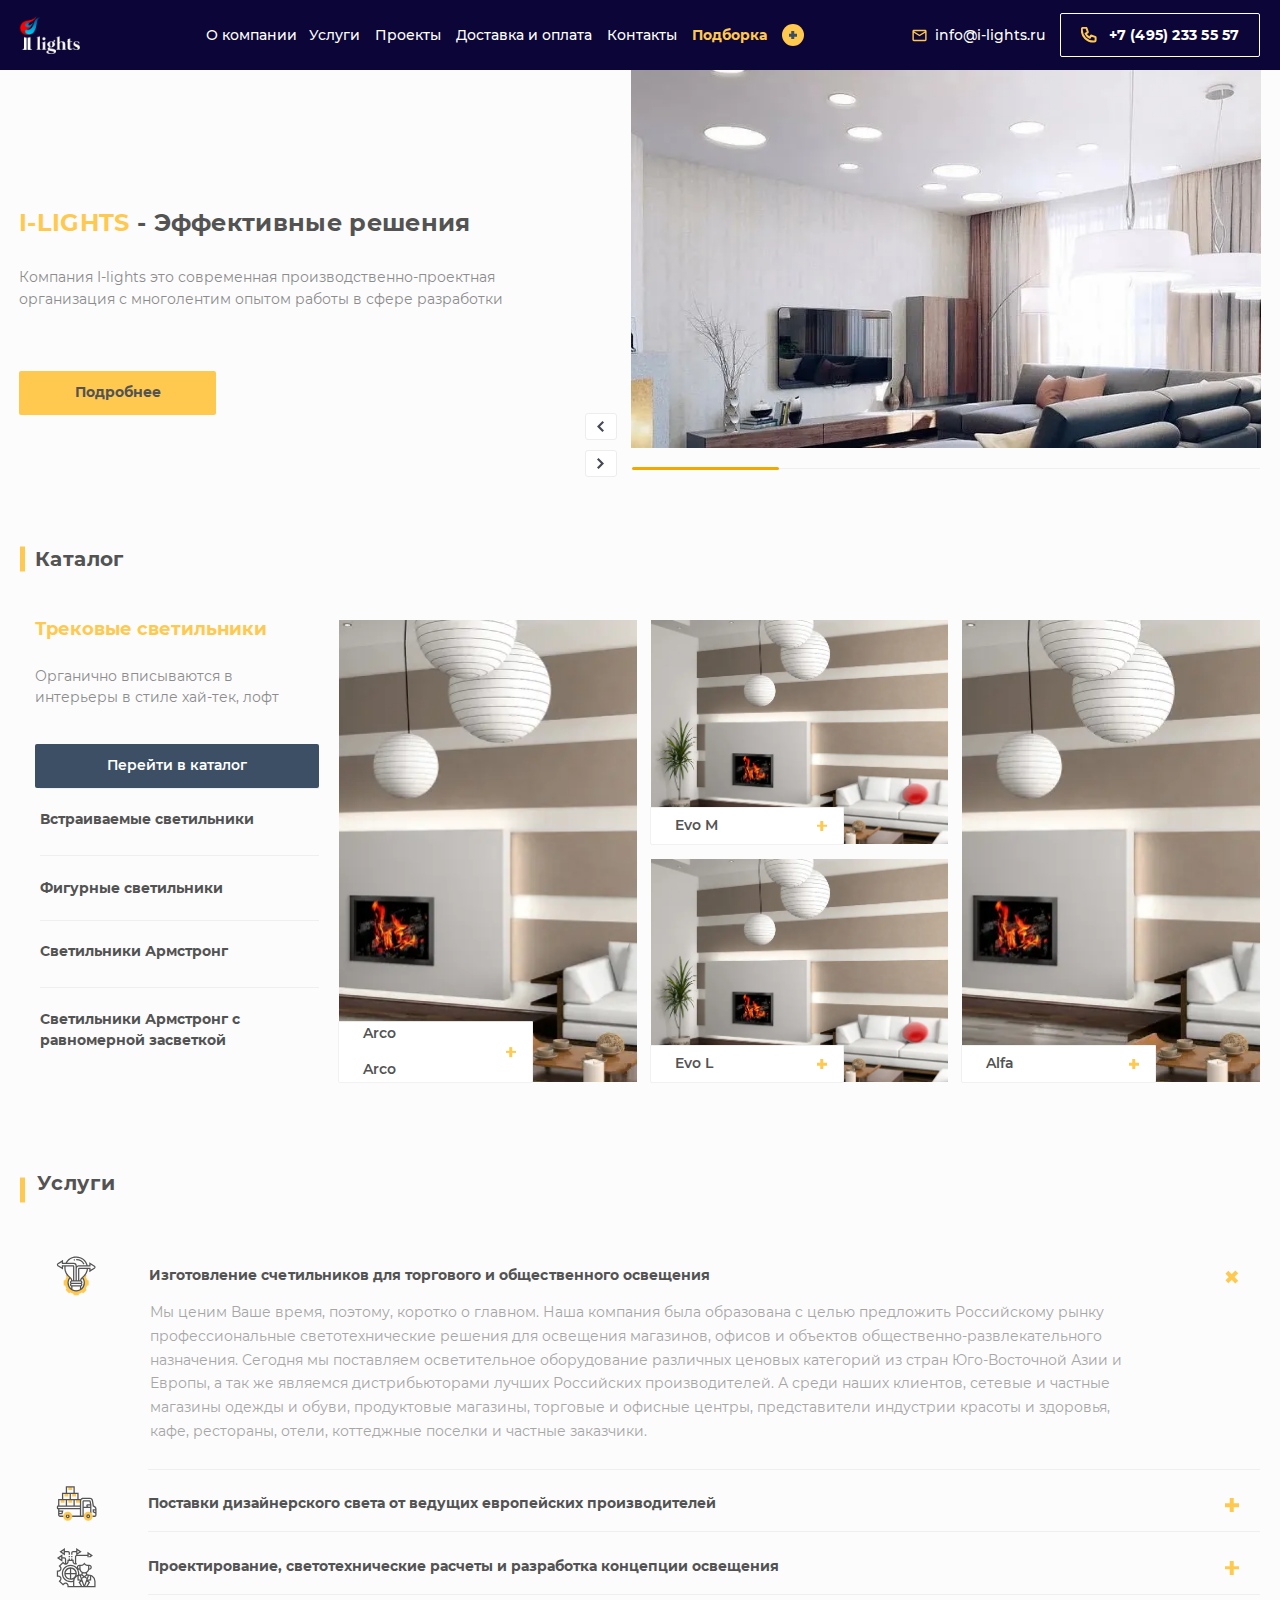
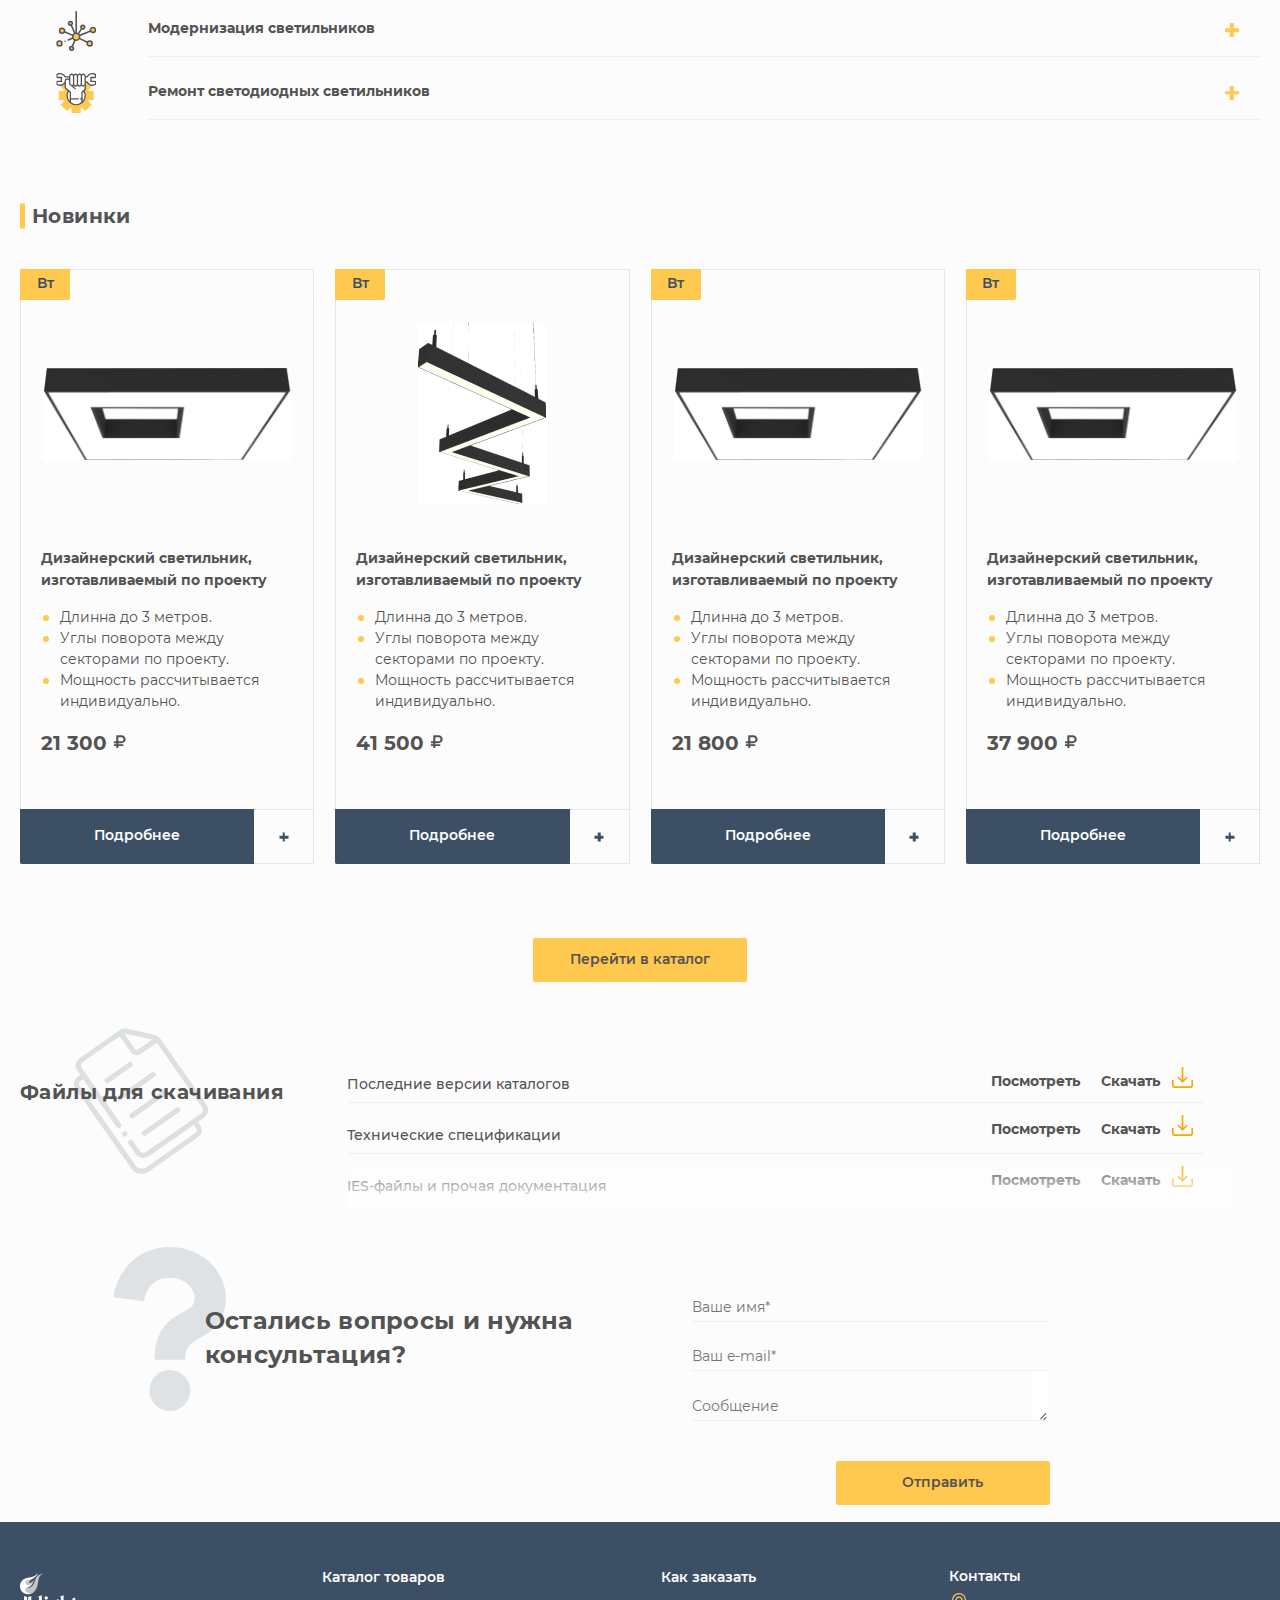
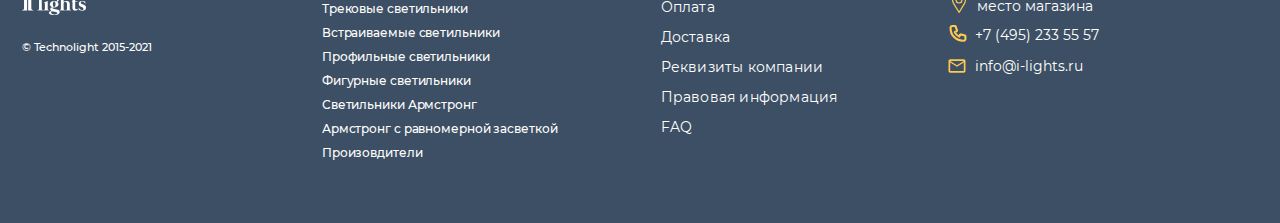
==== commit a606a8f6: "а" ====
--- a/index.html
+++ b/index.html
@@ -4,11 +4,11 @@
   <meta charset="UTF-8">
   <meta name="viewport" content="width=device-width, initial-scale=1.0">
   <meta name="description" content="I-LIGHTS - Ваш надежный партнер в сфере 
-  коммерческого освещения. С многолетним опытом, мы предлагаем профессиональные 
+коммерческого освещения с многолетним опытом. Мы предлагаем профессиональные 
   светотехнические решения для магазинов, офисов и развлекательных объектов. 
   От проектирования до поставки, I-LIGHTS обеспечивает качественное освещение
   из лучших мировых и Российских брендов, улучшая атмосферу рабочих, торговых 
-  и отдыхающих пространств." />
+  и предназначенных для отдыха пространств.">
   <link href="/styles/styles.min.css" rel="stylesheet">
   <title>I-LIGHTS - Эффективные решения</title>
 </head>
@@ -16,15 +16,15 @@
   <header class="header">
     <div class="header__inner container">
       <a class="header__logo" href="#">
-        <img class="logo" src="./images/logo.png" 
+        <img class="logo" src="./images/logo.webp" 
           alt="Логотип сайта I-LIGHTS - Эффективные решения" width="75" 
             height="48">
       </a>
       <nav class="header__menu">
         <ul class="header__menu-list">
           <li class="header__menu-item">
-            <a class="header__menu-link header__menu-link current-link" 
-              href="#">О&nbsp;компании</a>
+            <a class="header__menu-link header__menu-link" 
+              href="about-company.html">О&nbsp;компании</a>
           </li>
           <li class="header__menu-item">
             <a class="header__menu-link" href="#">Услуги</a>
@@ -288,7 +288,7 @@
           </button>
           <button class="slider__button pagination-button shadow
             pagination-button--elongated reset-button" type="button">
-            <span class="visually-hidden">Предыдущий слайд</span>
+            <span class="visually-hidden">Следующий слайд</span>
             <svg class="slider__button-icon pagination-button__icon
             pagination-button__icon--to-right" 
               width="7" height="11" fill="none" 
@@ -328,8 +328,8 @@
         </div>
       </div>
     </section>
-    <section class="section container catalog">
-      <header class="section__header catalog__header">
+    <section class="section container catalog-inner">
+      <header class="section__header catalog-inner__header">
         <h2 class="section__header-title section__header-title--little-lh 
           section__header-title--orange">
           Каталог
@@ -740,7 +740,7 @@
       <div class="section__body new-items__body">
         <ul class="new-items__list grid grid--4">
           <li class="new-items__item">
-            <article class="product-card shadow">
+            <article class="product-card">
               <div class="product-card__header">
                 <p class="product-card__header-watts">
                   Вт
@@ -790,7 +790,7 @@
             </article>
           </li>
           <li class="new-items__item">
-            <article class="product-card shadow">
+            <article class="product-card">
               <div class="product-card__header">
                 <p class="product-card__header-watts">
                   Вт
@@ -840,7 +840,7 @@
             </article>
           </li>
           <li class="new-items__item">
-            <article class="product-card shadow">
+            <article class="product-card">
               <div class="product-card__header">
                 <p class="product-card__header-watts">
                   Вт
@@ -890,7 +890,7 @@
             </article>
           </li>
           <li class="new-items__item">
-            <article class="product-card shadow">
+            <article class="product-card">
               <div class="product-card__header">
                 <p class="product-card__header-watts">
                   Вт
@@ -1079,15 +1079,15 @@
           Остались вопросы и нужна консультация?
         </p>
         <form class="feedback__form" method="" action="">
-          <input class="feedback__form-input input input--big-z-index 
-            reset-input" name="name" 
+          <input class="feedback__form-input input-text input-text--big-z-index 
+            reset-input-text" name="name" 
             placeholder="Ваше имя*" required>
-          <input class="feedback__form-input input input--big-z-index 
-            reset-input" name="email" 
+          <input class="feedback__form-input input-text input-text--big-z-index 
+            reset-input-text" name="email" 
             placeholder="Ваш e-mail*" type="email" required>
           <div class="feedback__textarea-wrapper">
-            <textarea class="feedback__textarea input input--textarea 
-              reset-input" name="message" 
+            <textarea class="feedback__textarea input-text input-text--textarea 
+              reset-input-text" name="message" 
             placeholder="Сообщение" required></textarea>
           </div>
           <button class="feedback__form-button button button--light-orange 
@@ -1100,8 +1100,8 @@
   </main>
   <footer class="footer">
     <div class="footer__inner container"> 
-      <a class="footer__logo" href="#">
-        <img class="logo footer__logo-image" src="./images/logo-white.png" 
+      <a class="footer__logo" href="index.html">
+        <img class="logo footer__logo-image" src="./images/logo-white.webp" 
           alt="Логотип сайта I-LIGHTS - Эффективные решения" width="66" 
             height="42" loading="lazy">
       </a>
@@ -1111,7 +1111,7 @@
       <dl class="footer__navigation">
         <div class="footer__navigation-block footer__catalog"> 
           <dt class="footer__navigation-title footer__catalog-title">
-            <a class="footer__navigation-link" href="#">
+            <a class="footer__navigation-link" href="catalog.html">
               Каталог товаров
             </a>
           </dt>
@@ -1320,7 +1320,7 @@
                 <svg class="link-icon__inner-icon 
                   link-icon__inner-icon--stroke" width="16" height="16" 
                     xmlns="http://www.w3.org/2000/svg">
-                    <g clip-path="url(#a)"><path d="M.8 2.33A1.53 1.53 0 0 1 2.33.8h2.52a.77.77 0 0 1 .72.52l1.15 3.45a.77.77 0 0 1-.38.93l-1.73.86a8.47 8.47 0 0 0 4.23 4.23l.86-1.73a.77.77 0 0 1 .93-.38l3.45 1.15a.77.77 0 0 1 .52.72v2.52a1.53 1.53 0 0 1-1.53 1.53h-.77A11.5 11.5 0 0 1 .8 3.1v-.77Z" stroke-width="2" stroke-linecap="round" stroke-linejoin="round"/></g><defs><clipPath id="a"><path d="M0 0h16v16H0z"/></clipPath></defs>
+                    <g clip-path="url(#a1)"><path d="M.8 2.33A1.53 1.53 0 0 1 2.33.8h2.52a.77.77 0 0 1 .72.52l1.15 3.45a.77.77 0 0 1-.38.93l-1.73.86a8.47 8.47 0 0 0 4.23 4.23l.86-1.73a.77.77 0 0 1 .93-.38l3.45 1.15a.77.77 0 0 1 .52.72v2.52a1.53 1.53 0 0 1-1.53 1.53h-.77A11.5 11.5 0 0 1 .8 3.1v-.77Z" stroke-width="2" stroke-linecap="round" stroke-linejoin="round"/></g><defs><clipPath id="a1"><path d="M0 0h16v16H0z"/></clipPath></defs>
                 </svg>
                 <span class="link-icon__inner-label">
                   +7 (495) 233 55 57
--- a/styles/styles.min.css
+++ b/styles/styles.min.css
@@ -1 +1 @@
-/*! normalize.css v8.0.1 | MIT License | github.com/necolas/normalize.css */html{line-height:1.15;-webkit-text-size-adjust:100%}body{margin:0}main{display:block}h1{font-size:2em;margin:.67em 0}hr{box-sizing:content-box;height:0;overflow:visible}pre{font-family:monospace,monospace;font-size:1em}a{background-color:rgba(0,0,0,0)}abbr[title]{border-bottom:none;text-decoration:underline;-webkit-text-decoration:underline dotted;text-decoration:underline dotted}b,strong{font-weight:bolder}code,kbd,samp{font-family:monospace,monospace;font-size:1em}small{font-size:80%}sub,sup{font-size:75%;line-height:0;position:relative;vertical-align:baseline}sub{bottom:-0.25em}sup{top:-0.5em}img{border-style:none}button,input,optgroup,select,textarea{font-family:inherit;font-size:100%;line-height:1.15;margin:0}button,input{overflow:visible}button,select{text-transform:none}button,[type=button],[type=reset],[type=submit]{-webkit-appearance:button}button::-moz-focus-inner,[type=button]::-moz-focus-inner,[type=reset]::-moz-focus-inner,[type=submit]::-moz-focus-inner{border-style:none;padding:0}fieldset{padding:.35em .75em .625em}legend{box-sizing:border-box;color:inherit;display:table;max-width:100%;padding:0;white-space:normal}progress{vertical-align:baseline}textarea{overflow:auto}[type=checkbox],[type=radio]{box-sizing:border-box;padding:0}[type=number]::-webkit-inner-spin-button,[type=number]::-webkit-outer-spin-button{height:auto}[type=search]{-webkit-appearance:textfield;outline-offset:-2px}[type=search]::-webkit-search-decoration{-webkit-appearance:none}::-webkit-file-upload-button{-webkit-appearance:button;font:inherit}details{display:block}summary{display:list-item}template{display:none}[hidden]{display:none}*,*::before,*::after{box-sizing:border-box}html{height:100%;scroll-behavior:smooth}body{min-height:100%;padding:0;line-height:1.5}img{display:block;max-width:100%;height:auto}svg *{transition-property:fill,stroke !important}svg *[fill]{fill:currentColor}svg *[stroke]{stroke:currentColor}input,textarea,select,button{font:inherit}:is(h1,h2,h3,h4,h5,h6,p,dl):where([class]){margin-block:0}dd:where([class]){margin-left:0}:is(blockquote,figure):where([class]){margin:0}:is(ul,ol):where([class]){padding-left:0;margin-block:0}fieldset:where([class]){margin-left:0;padding:0;border:none}ul:where([class]){list-style:none}p{--paragraphMarginBottom: 24px;margin-block:0}p:where(:not([class]):not(:last-child)){margin-bottom:var(--paragraphMarginBottom)}@media(prefers-reduced-motion: reduce){*{animation-duration:.01ms !important;animation-iteration-count:1 !important;transition-duration:.01ms !important;scroll-behavior:auto !important}}@font-face{font-family:"Montserrat";src:local("Montserrat Bold"),local("Montserrat-Bold"),url("../fonts/Montserrat-Bold.woff2") format("woff2"),url("../fonts/Montserrat-Bold.woff") format("woff");font-weight:700;font-style:normal;font-display:swap}@font-face{font-family:"Montserrat";src:local("Montserrat SemiBold"),local("Montserrat-SemiBold"),url("../fonts/Montserrat-SemiBold.woff2") format("woff2"),url("../fonts/Montserrat-SemiBold.woff") format("woff");font-weight:600;font-style:normal;font-display:swap}@font-face{font-family:"Montserrat";src:local("Montserrat Medium"),local("Montserrat-Medium"),url("../fonts/Montserrat-Medium.woff2") format("woff2"),url("../fonts/Montserrat-Medium.woff") format("woff");font-weight:500;font-style:normal;font-display:swap}@font-face{font-family:"Montserrat";src:local("Montserrat Regular"),local("Montserrat-Regular"),url("../fonts/Montserrat-Regular.woff2") format("woff2"),url("../fonts/Montserrat-Regular.woff") format("woff");font-weight:400;font-style:normal;font-display:swap}:root{--color-blue: #00bfff;--color-dark: #000000;--color-dark-blue: #0C0537;--color-pale-blue: #3D4F64;--color-grey: #e5e5e5;--color-grey-alt: #eaeaea;--color-dark-gray: #464855;--color-light-grey: #EFEFEF;--color-warm-grey: #8C8C8C;--color-dirty-grey: #535353;--color-orange: #f3a800;--color-light-orange: #FFC94F;--color-light: #ffffff;--scrollbar-color: var(--color-light-orange) var(--color-grey);--border-light: 1px solid var(--color-light);--border-grey: 1px solid var(--color-grey);--border-light-grey: 1px solid var(--color-light-grey);--border-dirty-grey: 1px solid var(--color-dirty-grey);--border-grey-alt: 1px solid var(--color-grey-alt);--border-light-blue: 1px solid var(--color-light-blue);--border-orange: 2px solid var(--color-orange);--border-radius: 2px;--border-radius-bottom: 0 0 2px 2px;--border-radius-bottom-left: 0 0 0 2px;--border-radius-bottom-right: 0 0 2px 0px;--shadow-light-orange: box-shadow: 0 0 30px 0 var(--color-light-orange);--shadow-orange: box-shadow: 0 4px 10px 0 var(--color-orange);--font-family-base: "Montserrat", sans-serif;--letter-spacing: 0.025rem;--letter-spacing-little: 0.013rem;--letter-spacing-very-little: 0.002rem;--letter-spacing-big: 0.05rem;--container-width: 1280px;--container-padding-x: 20px;--button-height: 44px;--button-height-small: 27px;--buttom-height-big: 55px;--input-height: 26px;--outline-size: 1px;--outline-size-big: 2px;--outline-color: var(--color-blue);--outline: var(--outline-size) solid var(--outline-color);--outline-big: var(--outline-size-big) solid var(--outline-color);--transition-duration: 1s}body{font-family:var(--font-family-base);font-size:0.875rem;font-weight:700;color:var(--color-dirty-grey);background-color:#fcfcfc}:where(a,button,input,textarea,summary,svg *){outline-color:var(--outline-color);outline-offset:0}:where(a,button,input,textarea,summary,svg *):focus-visible{outline:var(--outline)}a{text-decoration:none;color:inherit}h1,.h1{font-size:clamp(1.5rem,1.875vw,2.25rem);font-weight:800}h2,.h2{font-size:clamp(1.125rem,1.5625vw,1.875rem);font-weight:800}h3,.h3{font-size:clamp(0.875rem,0.8333333333vw,1rem);font-weight:700}h4,.h4{font-size:0.875rem;font-weight:700}:where(.reset-link){color:inherit}:where(.reset-link),:where(.reset-link):hover{text-decoration:none}:where(.reset-button){padding:0;background-color:rgba(0,0,0,0);border:none}:where(.reset-input){padding:0;border:none;background:none;outline:none}.container{max-width:calc(var(--container-width) + var(--container-padding-x)*2);padding-inline:var(--container-padding-x);margin-inline:auto}@media(max-width: 500px){.container--outline-mb{padding-inline:calc(var(--container-padding-x) - var(--outline-size))}}@media(max-width: 767px){.container--outline-ts{padding-inline:calc(var(--container-padding-x) - var(--outline-size))}}@media(max-width: 500px){.container{--container-padding-x: 10px}.container--outline-mb{--container-padding-x: 8px}}.visually-hidden{position:absolute !important;width:1px !important;height:1px !important;margin:-1px !important;border:0 !important;padding:0 !important;white-space:nowrap !important;-webkit-clip-path:inset(100%) !important;clip-path:inset(100%) !important;clip:rect(0 0 0 0) !important;overflow:hidden !important}@media(max-width: 500px){.hidden-mobile{display:none !important}}@media(max-width: 767px){.hidden-tablet-s{display:none !important}}@media(min-width: 501px){.visible-mobile{display:none !important}}@media(min-width: 1025px){.visible-tablet{display:none !important}}@media(min-width: 768px){.visible-tablet-s{display:none !important}}@media(max-width: 767px){.hidden-tablet-s{display:none !important}}.button{display:inline-flex;justify-content:center;align-items:center;width:245px;height:var(--button-height);padding-block:16px 18px;color:var(--color-light);font-weight:600;border-radius:var(--border-radius);background-color:var(--color-pale-blue);transition-property:color,background-color;transition-duration:var(--transition-duration)}.button:focus-visible{outline:var(--outline-big);outline-offset:-1px}@media(hover: hover){.button:hover{color:var(--color-pale-blue);background-color:var(--color-light-orange)}}@media(hover: none){.button:active{transition-duration:0s;color:var(--color-pale-blue);background-color:var(--color-light-orange)}}.button--dark-blue{padding:13px 23px 14px 30px;color:var(--color-light);font-weight:700;line-height:1;border:var(--border-light);border-radius:var(--border-radius);background-color:var(--color-dark-blue)}.button--dark-blue svg{color:var(--color-light-orange)}@media(hover: hover){.button--dark-blue:hover{background-color:rgba(0,0,0,0)}}@media(hover: none){.button--dark-blue:active{background-color:rgba(0,0,0,0)}}.button--light-orange{padding-block:13px 14px;color:var(--color-dirty-gray);background-color:var(--color-light-orange)}@media(hover: hover){.button--light-orange:hover{color:var(--color-light);background-color:var(--color-pale-blue)}}@media(hover: none){.button--light-orange:active{color:var(--color-light);background-color:var(--color-pale-blue)}}.button--little{width:214px}.button--little-pd{padding-inline:27px}.button--very-little{width:197px}.cross-button{width:22px;aspect-ratio:1;display:flex;justify-content:center;align-items:center;border-radius:50%;background-color:var(--color-light-orange)}.cross-button--rotated{width:30px;aspect-ratio:1;background:none;rotate:45deg}.burger-button{--burgerButtonBgColor: var(--color-light-orange);width:30px;aspect-ratio:1;display:flex;justify-content:center;align-items:center}@media(hover: hover){.burger-button:hover::after{--burgerButtonBgColor: var(--color-blue)}}@media(hover: none){.burger-button:active::after{transition-duration:0s}.burger-button:active::after{--burgerButtonBgColor: var(--color-blue)}}.burger-button::after{content:"";width:30px;height:1px;background-color:var(--burgerButtonBgColor);box-shadow:0 -9px var(--burgerButtonBgColor),0 9px var(--burgerButtonBgColor);transition-duration:var(--transition-duration)}.link-icon{--linkIconInnerGap: 10px}@media(hover: hover){.link-icon:hover .link-icon__inner-label{color:var(--color-light-orange)}.link-icon:hover .link-icon__inner-icon{fill:var(--color-blue)}.link-icon:hover .link-icon__inner-icon--stroke{fill:none;stroke:var(--color-blue)}.link-icon:hover .link-icon__inner-icon--hover-bg{fill:none;stroke:none;background-color:var(--color-blue)}.link-icon:hover .link-icon__inner-icon--light-orange{color:var(--color-blue)}}@media(hover: none){.link-icon:active *{transition-duration:0s}.link-icon:active .link-icon__inner-label{color:var(--color-light-orange)}.link-icon:active .link-icon__inner-icon{fill:var(--color-blue)}.link-icon:active .link-icon__inner-icon--stroke{fill:none;stroke:var(--color-blue)}.link-icon:active .link-icon__inner-icon--hover-bg{fill:none;stroke:none;background-color:var(--color-blue)}.link-icon:active .link-icon__inner-icon--light-orange{color:var(--color-blue)}}.link-icon__inner{position:relative;display:flex;justify-content:center;align-items:center;-moz-column-gap:var(--linkIconInnerGap);column-gap:var(--linkIconInnerGap);fill:var(--color-light-orange)}.link-icon__inner-icon{fill:var(--color-light-orange);color:var(--color-pale-blue);transition-duration:var(--transition-duration)}.link-icon__inner-icon--stroke{fill:none;stroke:var(--color-light-orange)}.link-icon__inner-icon--light-orange{color:var(--color-light-orange)}.link-icon__inner-label{transition-duration:var(--transition-duration)}.link-icon__inner-label--light-yellow{color:var(--color-light-orange)}.current-link{font-weight:700;letter-spacing:var(--letter-spacing-little)}.header{--headerMenuListGap: 37px;--headerHeight: calc(70px - var(--outline-size));--headerContactsContainerGap: 20px;font-weight:500;color:var(--color-light);background-color:var(--color-dark-blue)}@media(max-width: 1280px){.header{--headerMenuListGap: 15px;--headerContactsContainerGap: 15px}}@media(max-width: 1024px){.header{--headerContactsContainerGap: 12px}}@media(max-width: 500px){.header{--headerContactsContainerGap: 9px}}.header__inner{display:flex;justify-content:space-between;align-items:center;-moz-column-gap:20px;column-gap:20px;height:70px}@media(max-width: 1024px){.header__inner{display:grid;grid-template-columns:repeat(3, auto)}}@media(max-width: 500px){.header__inner{grid-template-columns:repeat(2, auto)}}.header__logo{margin-right:calc(77px - var(--headerMenuListGap));flex-shrink:0}@media(max-width: 1280px){.header__logo{width:60px;margin-right:var(--headerMenuListGap)}}@media(max-width: 1150px){.header__logo{margin-right:0}}@media(max-width: 1024px){.header__logo{width:75px;margin-right:0}}@media(max-width: 500px){.header__logo{padding-bottom:4px}}.header__burger-button{padding-bottom:1px}@media(max-width: 1024px){.header__menu{display:none}}.header__menu-list{display:flex;align-items:center;-moz-column-gap:var(--headerMenuListGap);column-gap:var(--headerMenuListGap);max-width:750px}.header__menu-item{position:relative;display:flex;align-items:center;transition-duration:var(--transition-duration)}.header__menu-item::after{position:absolute;bottom:0;left:50%;translate:-50%;content:"";display:block;width:0%;height:3px;background-color:var(--color-blue);transition-duration:var(--transition-duration)}.header__menu-item:first-child{position:relative;left:3px}@media(hover: hover){.header__menu-item:hover::after{width:100%}}@media(hover: none){.header__menu-item:active::after{transition-duration:0s}.header__menu-item:active::after{width:100%}}.header__menu-link{display:inline-flex;align-items:center;height:var(--headerHeight)}.header__menu-link--big{-moz-column-gap:18.5px;column-gap:18.5px;font-weight:700}@media(max-width: 1280px){.header__menu-link--big{-moz-column-gap:var(--headerMenuListGap);column-gap:var(--headerMenuListGap)}}@media(max-width: 1280px){.header__menu-cross-button{width:15px;height:15px;font-size:.75rem}}.header__contacts-list{display:flex;align-items:center;-moz-column-gap:var(--headerContactsContainerGap);column-gap:var(--headerContactsContainerGap);font-style:normal}@media(max-width: 500px){.header__contacts{display:none}}.header__email{display:flex;height:var(--headerHeight)}.header__email-inner{-moz-column-gap:8px;column-gap:8px;white-space:nowrap}.header__tel{font-weight:700}@media(max-width: 1024px){.header__tel{font-weight:500}}.header__tel-inner{-moz-column-gap:12px;column-gap:12px;letter-spacing:var(--letter-spacing-little);white-space:nowrap}.header__tel-inner:focus-visible{outline:var(--outline)}@media(max-width: 1024px){.header__tel-inner:focus-visible{outline-offset:0}}@media(max-width: 1280px){.header__tel{width:200px;padding:0}}@media(max-width: 1024px){.header__tel{width:auto;height:var(--headerHeight);padding:0;border:none;border-radius:0}}.header svg{flex-shrink:0;color:var(--color-light-orange)}.mobile-overlay{--mobileOverlayLinkPaddingBlock: 8px;width:100%;height:100%;padding:0 12px;font-size:1rem;color:var(--color-light);font-weight:500;border:none;background-color:var(--color-dark-blue)}.mobile-overlay:modal{max-width:100%;max-height:100%}.mobile-overlay__close-button{color:var(--color-light-orange)}.mobile-overlay__close-button-wrapper{display:flex;justify-content:flex-end;margin:20px 8.5px 36px 0}@media(max-width: 500px){.mobile-overlay__close-button-wrapper{margin-right:-2.5px}}.mobile-overlay__list{display:flex;justify-content:center;align-items:center;flex-direction:column;margin-bottom:30px}.mobile-overlay__item{display:inline-flex}.mobile-overlay__item--relative-left{position:relative;left:15px}.mobile-overlay__link{padding-block:var(--mobileOverlayLinkPaddingBlock);transition-duration:var(--transition-duration)}@media(hover: hover){.mobile-overlay__link:hover{color:var(--color-blue)}}@media(hover: none){.mobile-overlay__link:active{transition-duration:0s;color:var(--color-blue)}}.mobile-overlay__link--big{font-weight:700;-moz-column-gap:15.5px;column-gap:15.5px}.mobile-overlay__link-icon{color:var(--color-dark)}.mobile-overlay__contacts-list{display:flex;justify-content:center;align-items:center;flex-direction:column;row-gap:18px;font-style:normal;font-size:0.875rem;border-top:var(--border-dirty-grey)}.mobile-overlay__email{display:flex;padding-left:6px;padding-block:var(--mobileOverlayLinkPaddingBlock)}.mobile-overlay__email-inner{position:relative;left:-6px}.mobile-overlay__tel-inner{-moz-column-gap:8px;column-gap:8px;margin-left:-7px;letter-spacing:var(--letter-spacing-little)}.shadow:focus-within{box-shadow:0 4px 10px 0 rgba(243,168,0,.25);transition-duration:var(--transition-duration)}@media(hover: none){.shadow:focus-within{transition-duration:0s}}@media(hover: hover){.shadow:hover{box-shadow:0 4px 10px 0 rgba(243,168,0,.25)}}@media(hover: none){.shadow:active{transition-duration:0s;box-shadow:0 4px 10px 0 rgba(243,168,0,.25)}}.pagination-button{position:relative;width:24px;aspect-ratio:1;display:flex;justify-content:center;align-items:center;font-size:0.75rem;padding:7px 8px;color:var(--color-dark-gray);font-weight:400;line-height:1;text-transform:uppercase;border:1px solid #ececec;border-radius:var(--border-radius);background-color:var(--color-light);transition-duration:var(--transition-duration)}@media(hover: hover){.pagination-button:hover{border-color:var(--color-pale-blue);background-color:var(--color-pale-blue)}.pagination-button:hover .pagination-button__icon{filter:invert(1)}}@media(hover: none){.pagination-button:active{transition-duration:0s;border-color:var(--color-pale-blue);background-color:var(--color-pale-blue)}.pagination-button:active .pagination-button__icon{filter:invert(1)}}.pagination-button--elongated{width:32px;height:27px;padding:8px 12px;border:1px solid #ededed;border-radius:3px}@media(max-width: 1024px){.pagination-button--elongated{width:42px;height:37px}}.pagination-button__icon{position:absolute}.pagination-button__icon--to-right{scale:-1 1}.fade{position:relative}.fade::after{position:absolute;bottom:0;left:0;content:"";width:calc(100% - 10px);height:40%;background:linear-gradient(transparent, var(--color-light));pointer-events:none}.fade--little::after{width:97%;height:25%}@media(max-width: 500px){.fade--mobile-hidden::after{display:none}}.scrollbar{--scrollbar-size: 1px}.scrollbar:focus-visible{outline:var(--outline)}@supports not selector(::-webkit-scrollbar){.scrollbar{scrollbar-width:thin;scrollbar-color:var(--scrollbar-color)}}@supports selector(::-webkit-scrollbar){.scrollbar::-webkit-scrollbar{width:calc(var(--scrollbar-size) + 1px);height:calc(var(--scrollbar-size) + 1px)}.scrollbar::-webkit-scrollbar-track{box-shadow:inset 0 0 var(--scrollbar-size) var(--scrollbar-size) var(--color-light-grey);border:solid 1px rgba(0,0,0,0)}.scrollbar::-webkit-scrollbar-thumb{box-shadow:inset 0 0 var(--scrollbar-size) var(--scrollbar-size) var(--color-light-orange);border:solid var(--scrollbar-size) rgba(0,0,0,0);border-radius:3px;background-color:var(--color-light-orange)}}.slider{--sliderImageHeight: 448px;--sliderMirrorElementsPadding: 3px;position:relative;min-height:477px;margin-left:-1px;margin-bottom:98px}@media(max-width: 1280px){.slider{min-height:407px;--sliderImageHeight: 378px;margin-bottom:69px}}@media(max-width: 1024px){.slider{margin-bottom:169px}}@media(max-width: 500px){.slider{margin-left:0px;margin-bottom:33.5px}}@media(max-width: 500px){.slider__list{display:flex;width:100%;gap:var(--container-padding-x);padding-bottom:calc(var(--container-padding-x)*2);padding-inline:var(--outline-size);overflow-x:auto;scroll-snap-type:x mandatory}}.slider__list:focus-visible{outline-offset:calc(var(--outline-size)*-1)}.slider__slide{display:none}.slider__slide.current-slide{display:flex}@media(max-width: 1024px){.slider__slide{flex-direction:column-reverse}}@media(max-width: 500px){.slider__slide{display:flex;width:calc(100vw - var(--container-padding-x)*2);scroll-snap-align:center}}.slider__slide-content{margin-right:140px;margin-top:140px;font-weight:400}@media(max-width: 1280px){.slider__slide-content{margin-right:108px}}@media(max-width: 1024px){.slider__slide-content{margin-right:0;margin-top:0}}.slider__slide-link{margin-top:64px;font-weight:700}@media(max-width: 1280px){.slider__slide-link{margin-top:60px}}@media(max-width: 1024px){.slider__slide-link{margin-top:40px}}@media(max-width: 500px){.slider__slide-link{margin-top:10px;margin-left:calc(var(--sliderMirrorElementsPadding) - 1px)}}.slider__slide-heading{margin-bottom:54px;line-height:1.11;letter-spacing:.02rem}@media(max-width: 1280px){.slider__slide-heading{margin-bottom:30px}}@media(max-width: 1024px){.slider__slide-heading{margin-bottom:20px}}@media(max-width: 500px){.slider__slide-heading{margin-bottom:15px;line-height:1.3}}.slider__slide-heading-text--light-orange{color:var(--color-light-orange)}.slider__slide-description{position:relative;color:var(--color-warm-grey);line-height:1.57}@media(min-width: 501px){.slider__slide-description::after{display:none}}@media(max-width: 500px){.slider__slide-description p{--paragraphMarginBottom: 8px}}@media(max-width: 500px){.slider__slide-description-inner{height:110px;padding-right:20px;overflow-y:auto}}.slider__slide-media{width:50.7%;flex-shrink:0;align-self:flex-start}@media(max-width: 1024px){.slider__slide-media{width:100%;margin-bottom:55px}}@media(max-width: 500px){.slider__slide-media{padding-inline:var(--sliderMirrorElementsPadding);margin-bottom:42px}}.slider__slide-image{position:absolute;width:calc(50% - var(--container-padding-x)/2);height:var(--sliderImageHeight);background-color:var(--color-light-grey);-o-object-fit:cover;object-fit:cover}@media(max-width: 1024px){.slider__slide-image{position:static;width:100%;height:auto}}@media(max-width: 360px){.slider__slide-image{height:127px}}.slider__actions{position:absolute;bottom:0;left:calc(49% - 10px);translate:-100% 0px;display:flex;flex-direction:column;gap:10px}@media(max-width: 1024px){.slider__actions{left:50%;translate:-50% 130px;flex-direction:row;gap:20px}}.slider__pagination{position:absolute;top:calc(var(--sliderImageHeight) + 20px);right:var(--container-padding-x);width:calc(50.5% - var(--container-padding-x));height:1px;background-color:var(--color-light-grey)}@media(max-width: 1280px){.slider__pagination{width:calc(50.6% - var(--container-padding-x))}}@media(max-width: 1024px){.slider__pagination{top:auto;bottom:0;left:var(--container-padding-x);translate:0 50px;width:calc(100% - var(--container-padding-x)*2)}}.slider__pagination-list{display:flex;width:100%}.slider__pagination-item{position:relative;flex-basis:0;flex-grow:1}.slider__pagination-item:not(:first-child) .slider__pagination-button{padding-left:10px}.slider__pagination-item:not(:last-child) .slider__pagination-button{padding-right:10px}.slider__pagination-button{position:absolute;top:-16px;height:33px;width:100%;cursor:pointer}.slider__pagination-button.current-slide::after{content:"";display:flex;width:100%;height:3px;border-radius:3px;background-color:var(--color-orange)}.tabs-details{--tabsDetailsLinkPaddingBlock: 14px 18px;--tabsDetailsHeaderPaddingBlock: 0;--tabsDetailsAccordionMarginLeft: 5px;display:flex}@media(max-width: 767px){.tabs-details{display:block}}.tabs-details__navigation{width:305px}@media(max-width: 1024px){.tabs-details__navigation{width:255px}}@media(max-width: 767px){.tabs-details__navigation{width:100%}}.tabs-details__navigation-item{margin-right:25px;margin-left:var(--tabsDetailsAccordionMarginLeft)}.tabs-details__navigation-item:nth-child(even){--tabsDetailsHeaderPaddingBlock: 20px 25px}.tabs-details__navigation-item:nth-child(odd){--tabsDetailsHeaderPaddingBlock: 21.5px 21px}.tabs-details__navigation-item:first-child .tabs-details__accordion-header{padding-top:1.5px}.tabs-details__navigation-item:not(:last-child){border-bottom:var(--border-light-grey)}@media(max-width: 1280px){.tabs-details__navigation-item{margin-right:20px}}@media(max-width: 1024px){.tabs-details__navigation-item:last-child{border-bottom:var(--border-light-grey)}}@media(max-width: 767px){.tabs-details__navigation-item{margin-inline:0;padding-inline:23px}.tabs-details__navigation-item:nth-child(even){--tabsDetailsLinkPaddingBlock: 17px 14px}.tabs-details__navigation-item:nth-child(odd){--tabsDetailsLinkPaddingBlock: 14px 17px}}.tabs-details__navigation-link{display:block;padding-block:var(--tabsDetailsLinkPaddingBlock);transition-duration:var(--transition-duration)}@media(hover: hover){.tabs-details__navigation-link:hover{color:var(--color-light-orange);letter-spacing:.08rem}}@media(hover: none){.tabs-details__navigation-link:active{transition-duration:0s;color:var(--color-light-orange);letter-spacing:.08rem}}.tabs-details__navigation-link:focus-visible{color:var(--color-light-orange);letter-spacing:.08rem}@media(hover: none){.tabs-details__navigation-link:focus-visible{transition-duration:0s}}.tabs-details__accordion{transition-duration:var(--transition-duration)}.tabs-details__accordion[open]{margin-left:calc(var(--tabsDetailsAccordionMarginLeft)*-1)}.tabs-details__accordion[open] .tabs-details__accordion-header{margin-block:-2px 2px;color:var(--color-light-orange);font-size:1.125rem;transition-duration:var(--transition-duration)}@media(max-width: 1024px){.tabs-details__accordion[open] .tabs-details__accordion-header{font-size:1rem}}@media(hover: hover){.tabs-details__accordion[open] .tabs-details__accordion-header:hover{color:var(--color-blue)}}@media(hover: none){.tabs-details__accordion[open] .tabs-details__accordion-header:active{color:var(--color-blue)}}.tabs-details__accordion-header{padding-block:var(--tabsDetailsHeaderPaddingBlock);font-size:0.875rem;list-style:none;-webkit-user-select:none;-moz-user-select:none;user-select:none;cursor:pointer;transition-duration:var(--transition-duration)}@media(hover: hover){.tabs-details__accordion-header:hover{color:var(--color-blue) !important}}@media(hover: none){.tabs-details__accordion-header:active{color:var(--color-blue) !important}}.tabs-details__accordion-description{margin-bottom:34px;font-weight:400;font-size:0.875rem;line-height:1.57;color:var(--color-warm-grey)}.tabs-details__accordion-description p{--paragraphMarginBottom: 12px}.tabs-details__accordion-link{width:100%;margin-top:1px}.tabs-details__content{flex-shrink:10;margin-top:4px}@media(max-width: 1024px){.tabs-details__content{margin-left:auto}}.tabs-details__content-list{display:none}.tabs-details__content-list.current-list{display:grid;grid-template-columns:repeat(3, 1fr);grid-template-rows:repeat(2, 1fr);gap:22px 18px;min-height:462px}@media(max-width: 1280px){.tabs-details__content-list.current-list{gap:15px 14px}}@media(max-width: 1024px){.tabs-details__content-list.current-list{grid-template-columns:repeat(2, 1fr);grid-template-rows:repeat(2, 1fr)}}.tabs-details__content-item:first-child{grid-row:span 2}@media(max-width: 1024px){.tabs-details__content-item:first-child{grid-row:span 1}}.tabs-details__content-item:last-child{grid-area:3/4/1/3}@media(max-width: 1024px){.tabs-details__content-item:last-child{grid-row:span 1;grid-column:auto}}.tabs-details__content-image{height:100%;background-color:var(--color-light-grey);-o-object-fit:cover;object-fit:cover}.tabs-details__content-link{position:relative;translate:-1px calc(-100% + 1px);display:flex;align-items:center;width:65.36%;min-height:38px;padding-inline:24px 16px;background-color:var(--color-light);border-radius:var(--border-radius-bottom);border:1px solid #f1f1f1;transition:var(--transition-duration)}@media(hover: hover){.tabs-details__content-link:hover .tabs-details__content-link-icon{color:var(--color-blue)}}@media(hover: none){.tabs-details__content-link:active *::after,.tabs-details__content-link:active *::before{transition-duration:0s}.tabs-details__content-link:active .tabs-details__content-link-icon{color:var(--color-blue)}}.tabs-details__content-link-inner{display:flex;width:100%;justify-content:space-between;align-items:center;line-height:1.71}.tabs-details__content-link-description{font-weight:600}.tabs-details__content-link-description p{--paragraphMarginBottom: 12px}.tabs-details__content-link-icon{color:var(--color-light-orange)}.section{--sectionMargin: 20px}@media(max-width: 1280px){.section{--sectionMargin: 15px}}@media(max-width: 1024px){.section{--sectionMargin: 0px}}.section__header{position:relative}.section__header-title{position:relative;line-height:1.7}.section__header-title--little-lh{line-height:1.3}.section__header-title--orange{margin-left:var(--sectionMargin)}.section__header-title--orange::after{position:absolute;top:50%;left:50%;translate:-50% -50%;left:0;translate:calc(var(--sectionMargin)*-1) -50%;content:"";width:5px;height:25px;background-color:var(--color-light-orange)}@media(max-width: 1024px){.section__header-title--orange::after{display:none}}.section__body--with-margin{margin-left:var(--sectionMargin)}.cross-icon{--crossIconWidth: 12px;position:relative;width:var(--crossIconWidth);aspect-ratio:1}.cross-icon::after,.cross-icon::before{position:absolute;top:50%;left:50%;translate:-50% -50%;content:"";width:var(--crossIconWidth);height:3px;background-color:currentColor;transition-duration:var(--transition-duration)}.cross-icon::after{rotate:90deg}.cross-icon--pale-blue::after,.cross-icon--pale-blue::before{background-color:var(--color-pale-blue)}.cross-icon--little{--crossIconWidth: 10px}.cross-icon--little::after,.cross-icon--little::before{height:2.5px}.cross-icon--very-little{--crossIconWidth: 8px}.cross-icon--very-little::after,.cross-icon--very-little::before{height:2.5px}.cross-icon--big{--crossIconWidth: 14px}.cross-icon--big::after,.cross-icon--big::before{height:3.5px}.services{margin-bottom:91px}@media(max-width: 1280px){.services{margin-bottom:83px}}@media(max-width: 1024px){.services{margin-bottom:73px}}@media(max-width: 500px){.services{margin-bottom:41px}}.services__title{padding-block:20px 15px;line-height:1.57}@media(max-width: 500px){.services__title{margin-bottom:1px}}.services__header{margin-bottom:44px;letter-spacing:var(--letter-spacing-big)}@media(max-width: 1024px){.services__header{margin-bottom:28px}}@media(max-width: 767px){.services__header{margin-bottom:18px}}@media(max-width: 500px){.services__header{margin-bottom:7px}}.services__header-title{left:2px}.services__header-title::after{top:20px;left:-2px}@media(max-width: 767px){.services__header-title{left:-3px;letter-spacing:var(--letter-spacing)}}.services__item{position:relative;margin-left:128px;--servicesItemAfterHeigth: 40px;border-bottom:1px solid var(--color-light-grey)}.services__item:nth-child(1)::after{position:absolute;top:var(--servicesItemAfterHeigth);translate:-2% -60%;right:calc(100% + 50px);content:"";width:41px;height:var(--servicesItemAfterHeigth);background-image:url("/images/services/1.svg");background-size:contain;background-repeat:no-repeat}@media(max-width: 500px){.services__item:nth-child(1)::after{translate:-2% -50%;right:calc(100% + 20px)}}.services__item:nth-child(2)::after{position:absolute;top:var(--servicesItemAfterHeigth);translate:-2% -60%;right:calc(100% + 50px);content:"";width:41px;height:var(--servicesItemAfterHeigth);background-image:url("/images/services/2.svg");background-size:contain;background-repeat:no-repeat}@media(max-width: 500px){.services__item:nth-child(2)::after{translate:-2% -50%;right:calc(100% + 20px)}}.services__item:nth-child(3)::after{position:absolute;top:var(--servicesItemAfterHeigth);translate:-2% -60%;right:calc(100% + 50px);content:"";width:41px;height:var(--servicesItemAfterHeigth);background-image:url("/images/services/3.svg");background-size:contain;background-repeat:no-repeat}@media(max-width: 500px){.services__item:nth-child(3)::after{translate:-2% -50%;right:calc(100% + 20px)}}.services__item:nth-child(4)::after{position:absolute;top:var(--servicesItemAfterHeigth);translate:-2% -60%;right:calc(100% + 50px);content:"";width:41px;height:var(--servicesItemAfterHeigth);background-image:url("/images/services/4.svg");background-size:contain;background-repeat:no-repeat}@media(max-width: 500px){.services__item:nth-child(4)::after{translate:-2% -50%;right:calc(100% + 20px)}}.services__item:nth-child(5)::after{position:absolute;top:var(--servicesItemAfterHeigth);translate:-2% -60%;right:calc(100% + 50px);content:"";width:41px;height:var(--servicesItemAfterHeigth);background-image:url("/images/services/5.svg");background-size:contain;background-repeat:no-repeat}@media(max-width: 500px){.services__item:nth-child(5)::after{translate:-2% -50%;right:calc(100% + 20px)}}.services__item:first-child .services__accordion-header{padding-top:25px}@media(max-width: 1024px){.services__item{margin-left:120px;border-bottom:none}}@media(max-width: 500px){.services__item{margin-left:62px;border-bottom:none}}.services__accordion[open] .services__accordion-header{margin-left:1px;padding-bottom:15px;letter-spacing:var(--letter-spacing-very-little)}.services__accordion[open] .services__accordion-indicator{color:var(--color-light-orange)}.services__accordion[open] .services__accordion-indicator::after{rotate:135deg}.services__accordion[open] .services__accordion-indicator::before{rotate:45deg}.services__accordion-header{display:flex;justify-content:space-between;padding:23.5px 18px 17px 0;font-size:1rem;list-style:none;-webkit-user-select:none;-moz-user-select:none;user-select:none;cursor:pointer}@media(hover: hover){.services__accordion-header:hover .services__accordion-indicator{color:var(--color-blue)}}@media(hover: none){.services__accordion-header:active .services__accordion-indicator{color:var(--color-blue)}}@media(max-width: 767px){.services__accordion-header{padding-right:0}}@media(max-width: 500px){.services__accordion-header{padding-block:18px}}.services__accordion-indicator{display:block;align-self:flex-start;margin:5px 3px 0 20px;color:var(--color-light-orange)}.services__accordion-description{margin:0 136px 25px 2px;color:#a6a6a6;font-weight:400;line-height:1.7}@media(max-width: 1024px){.services__accordion-description{margin-right:46px;margin-bottom:15px}}@media(max-width: 767px){.services__accordion-description{margin-right:0;margin-bottom:0}}.services__accordion-description p{--paragraphMarginBottom: 25px}@media(max-width: 1024px){.services__accordion-description p{--paragraphMarginBottom: 15px}}@media(max-width: 360px){.services__accordion-description p{--paragraphMarginBottom: 10px}}.catalog{margin-bottom:88px}@media(max-width: 1024px){.catalog{margin-bottom:60px}}@media(max-width: 767px){.catalog{margin-bottom:52px}}.catalog__header{margin-bottom:64px;letter-spacing:var(--letter-spacing)}@media(max-width: 1280px){.catalog__header{margin-bottom:44px}}@media(max-width: 1024px){.catalog__header{margin-bottom:25px}}@media(max-width: 767px){.catalog__header{left:-3px;margin-bottom:11px}}.grid{--gridColums: 1;display:grid;grid-template-columns:repeat(var(--gridColums), 1fr);gap:21px}.grid--2{--gridColums: 2}.grid--3{--gridColums: 3}.grid--4{--gridColums: 4}.grid--5{--gridColums: 5}.grid--6{--gridColums: 6}.grid--7{--gridColums: 7}.grid--8{--gridColums: 8}.grid--9{--gridColums: 9}.grid--10{--gridColums: 10}@media(max-width: 1024px){.grid--3{--gridColums: 2;gap:16px}}@media(max-width: 500px){.grid--3{gap:14px 15px}}@media(max-width: 1024px){.grid--4{--gridColums: 2;gap:16px}}@media(max-width: 500px){.grid--4{gap:14px 15px}}.product-card{--productCardWattsMinHeigth: 31px;--productCardImageHeight: 246px;--productCardFooterHeight: 55px;--productCardPaddingInline: 22px;position:relative;display:grid;grid-template-rows:var(--productCardImageHeight) 1fr auto;height:100%;padding-top:var(--productCardWattsMinHeigth);border:var(--border-grey);transition-duration:var(--transition-duration)}@media(hover: hover){.product-card:hover .product-card__body-price{color:var(--color-light-orange)}}@media(hover: none){.product-card:active *{transition-duration:0s}.product-card:active .product-card__body-price{color:var(--color-light-orange)}}.product-card:focus-within .product-card__body-price{color:var(--color-light-orange)}@media(hover: none){.product-card:focus-within .product-card__body-price{transition-duration:0s}}@media(max-width: 1024px){.product-card{--productCardWattsMinHeigth: 25px;--productCardPaddingInline: 18px;--productCardImageHeight: 200px}}@media(max-width: 500px){.product-card{--productCardWattsMinHeigth: 20px;--productCardPaddingInline: 16px;--productCardImageHeight: 125px}}.product-card__header{display:flex;justify-content:center;align-items:center;padding-inline:var(--productCardPaddingInline);margin-bottom:20px}.product-card__header-watts{position:absolute;top:-1px;left:-1px;display:flex;align-items:center;justify-content:center;min-width:50px;min-height:var(--productCardWattsMinHeigth);padding:4px 15px;font-weight:600;color:#3d4f64;line-height:1.4;border-radius:var(--border-radius-bottom-right);background-color:var(--color-light-orange)}@media(max-width: 1024px){.product-card__header-watts{min-width:44px;padding:2px 7.5px}}@media(max-width: 500px){.product-card__header-watts{top:-1.5px;min-width:35.5px;--productCardWattsMinHeigth: 0px;padding:0}}.product-card__header-image{height:100%;-o-object-fit:contain;object-fit:contain}.product-card__body{padding-inline:var(--productCardPaddingInline)}@media(max-width: 1024px){.product-card__body{--productCardPaddingInline: 10px}}@media(max-width: 500px){.product-card__body{--productCardPaddingInline: 8px;margin-left:1.5px}}.product-card__body-title{margin-left:-2px;margin-bottom:15px;line-height:1.6}@media(max-width: 1024px){.product-card__body-title{font-weight:500}}@media(max-width: 500px){.product-card__body-title{position:relative;bottom:1px;margin-bottom:16px;line-height:1.62;font-size:0.6875rem}}.product-card__body-list{padding-left:17px;margin-bottom:16px;font-weight:300;line-height:1.5}.product-card__body-item{position:relative}.product-card__body-item::before{position:absolute;right:calc(100% + 11px);top:8px;content:"";width:6px;aspect-ratio:1;border-radius:50%;background-color:var(--color-light-orange)}.product-card__body-price{width:-moz-fit-content;width:fit-content;margin-left:-2px;margin-bottom:6px;font-size:1.25rem;transition-duration:var(--transition-duration)}@media(max-width: 1024px){.product-card__body-price{margin-bottom:0px;font-size:1rem}}@media(max-width: 500px){.product-card__body-price{margin-left:-1px;font-size:0.875rem}}.product-card__body-price-currency{position:relative;top:-1px}@media(max-width: 1024px){.product-card__body-price-currency{top:0px;width:12px;height:11px}}@media(max-width: 500px){.product-card__body-price-currency{left:1.5px;width:10px;height:9px}}.product-card__footer{display:flex;margin-top:44px}@media(max-width: 1024px){.product-card__footer{--productCardFooterHeight: 38px;margin-top:25px}}@media(max-width: 500px){.product-card__footer{--productCardFooterHeight: 37px;margin-top:19px}}.product-card__footer-link{position:relative;left:-1px;bottom:-1px;flex-grow:1;width:auto;height:var(--productCardFooterHeight);border-radius:var(--border-radius-bottom-left)}@media(max-width: 500px){.product-card__footer-link{--productCardFooterHeight: 38px;bottom:0;font-size:0.75rem}}.product-card__footer-button{position:relative;bottom:-1px;display:flex;justify-content:center;align-items:center;height:var(--productCardFooterHeight);width:59px;margin-left:-1px;color:var(--color-pale-blue);border-top:var(--border-grey);transition-property:color,background-color;transition-duration:var(--transition-duration)}.product-card__footer-button:focus-visible{outline:var(--outline-big);outline-offset:-1px}@media(hover: hover){.product-card__footer-button:hover{color:var(--color-light-orange);background-color:var(--color-light-grey)}}@media(hover: none){.product-card__footer-button:active{color:var(--color-light-orange);background-color:var(--color-light-grey)}.product-card__footer-button:active *::after,.product-card__footer-button:active *::before{transition-duration:0s}}@media(max-width: 500px){.product-card__footer-button{--productCardFooterHeight: 37px;width:var(--productCardFooterHeight);aspect-ratio:1}}.product-card__footer-button-icon::after,.product-card__footer-button-icon::before{width:2.5px;height:9px}.new-items{display:flex;flex-direction:column;margin-bottom:35px}@media(max-width: 1024px){.new-items{margin-bottom:73px}}@media(max-width: 500px){.new-items{margin-bottom:36px}}.new-items__header{margin-bottom:44.5px}@media(max-width: 1280px){.new-items__header{margin-bottom:40px}}@media(max-width: 1024px){.new-items__header{margin-bottom:36px}}@media(max-width: 500px){.new-items__header{margin-bottom:26.5px}}.new-items__header-title{left:-3px;letter-spacing:var(--letter-spacing)}.new-items__header-title::after{left:3px}@media(max-width: 500px){.new-items__header-title{bottom:-1px;letter-spacing:var(--letter-spacing-little)}}.new-items__link{align-self:center;margin-top:82px}@media(max-width: 1280px){.new-items__link{margin-top:74px}}@media(max-width: 1024px){.new-items__link{margin-top:60px}}@media(max-width: 500px){.new-items__link{margin-top:39px}}.download-icon{--downloadIconSize: 21px}.download-icon::after{position:absolute;content:"";width:var(--downloadIconSize);aspect-ratio:1;background:url("../../images/files/arrow-down.svg") no-repeat center/contain}.files{--filesIconFocusDisplacement: 5px;display:flex;justify-content:space-between;margin-bottom:90px}@media(max-width: 1024px){.files{flex-direction:column}}@media(max-width: 767px){.files{margin-bottom:59px}}.files__header{letter-spacing:var(--letter-spacing)}.files__header-title{position:relative;margin-top:58px;font-size:1.25rem}.files__header-title::before{position:absolute;translate:calc(-50% + 1px) calc(-50% + 8px);z-index:-1;content:"";width:133px;height:133px;background:url("../../images/files/document.svg") center no-repeat}@media(max-width: 1420px){.files__header-title::before{translate:calc(40% + 1px) calc(-40% + 8px);rotate:-35deg}}@media(max-width: 1024px){.files__header-title::before{display:none}}@media(max-width: 1024px){.files__header-title{margin-block:0 18.5px;font-size:1.125rem}}@media(max-width: 500px){.files__header-title{margin-left:1px;letter-spacing:var(--letter-spacing-little)}}.files__body{flex-grow:1;margin-left:63px}@media(max-width: 1024px){.files__body{margin-left:0}}.files__list{max-height:145px;margin-top:45px;overflow-y:auto}@media(max-width: 1024px){.files__list{margin-top:0px}}@media(max-width: 500px){.files__list{max-height:none}}.files__item{margin-right:57px}@media(max-width: 1024px){.files__item{margin-right:20px}}@media(max-width: 500px){.files__item{margin-right:0}}.files__item:first-child{position:relative;margin-top:-10px}.files__item:first-child .files__actions{position:relative;top:3px}@media(max-width: 767px){.files__item:first-child{margin-top:1px}}.files__item-desktop{display:flex;justify-content:space-between;align-items:center;padding-block:17px 2px;border-bottom:var(--border-light-grey)}.files__item-tablet{margin-bottom:var(--outline-size)}.files__name{font-weight:500}.files__name-link{position:relative}@media(hover: hover){.files__name-link:hover{color:var(--color-light-orange);font-weight:700;text-decoration:underline;-webkit-text-decoration-skip-ink:none;text-decoration-skip-ink:none}}@media(hover: none){.files__name-link:active{transition-duration:0s;color:var(--color-light-orange);font-weight:700;text-decoration:underline;-webkit-text-decoration-skip-ink:none;text-decoration-skip-ink:none}}.files__name-link:focus-visible{color:var(--color-light-orange);font-weight:700;text-decoration:underline;-webkit-text-decoration-skip-ink:none;text-decoration-skip-ink:none}@media(hover: none){.files__name-link:focus-visible{transition-duration:0s}}@media(max-width: 767px){.files__name-link{display:flex;justify-content:space-between;-moz-column-gap:10px;column-gap:10px;padding-block:9.5px;margin-inline:var(--outline-size);font-size:0.875rem;font-weight:500;border-bottom:none;transition-duration:var(--transition-duration)}}.files__download-icon{position:relative;bottom:4px;left:0px;display:inline-flex;width:var(--downloadIconSize);aspect-ratio:1}@media(max-width: 500px){.files__download-icon{left:-2px;bottom:2.5px}}.files__actions{display:flex;margin-right:10px}.files__actions-link,.files__actions-download{position:relative;top:calc(-1*var(--filesIconFocusDisplacement) - 1px);padding-block:var(--filesIconFocusDisplacement);transition-duration:var(--transition-duration)}@media(hover: hover){.files__actions-link:hover,.files__actions-download:hover{color:var(--color-light-orange)}}@media(hover: none){.files__actions-link:active,.files__actions-download:active{transition-duration:0s;color:var(--color-light-orange)}}.files__actions-link{margin-right:21px}.files__actions-download{display:flex;-moz-column-gap:12px;column-gap:12px}.input{height:25px;min-height:25px;padding:0 1.3vw 4px 1px;font-weight:400;border-bottom:var(--border-light-grey);outline:none}.input:focus-visible{border-bottom:var(--outline)}@media(max-width: 767px){.input{padding-left:0;padding-right:3vw}}.input--textarea{position:relative;resize:vertical}.input--big-z-index{z-index:calc(var(--feedbackTextareaWrapperZIndex) + 1)}.feedback{--feedbackTextareaWrapperZIndex: 1;--feedbackFormWidth: 357px;margin-bottom:17.5px}@media(max-width: 767px){.feedback{margin-bottom:39.5px}}.feedback__body{display:flex;justify-content:center}@media(max-width: 767px){.feedback__body{flex-direction:column}}.feedback__description{position:relative;width:380px;margin:7px 106px 0 .5px;font-size:1.5rem;line-height:1.42;letter-spacing:.018rem}@media(max-width: 767px){.feedback__description{width:100%;margin:0 0 27px 0;font-size:1.125rem;line-height:1.6;letter-spacing:var(--letter-spacing-little)}}.feedback__description::before{content:"";position:absolute;top:-2px;right:calc(100% - 52px);translate:0 -55px;z-index:-1;width:164px;aspect-ratio:1;background:url("../../images/feedback/question.svg") center no-repeat}@media(max-width: 1150px){.feedback__description::before{translate:90px -55px}}@media(max-width: 1024px){.feedback__description::before{display:none}}@media(max-width: 500px){.feedback__description{left:-1px}}.feedback__form{display:flex;flex-direction:column;row-gap:23px;width:var(--feedbackFormWidth);margin-right:28px}.feedback__form-button{margin-top:17px;margin-left:auto;margin-right:-2px}@media(max-width: 767px){.feedback__form-button{width:100%;margin:15.5px 0 0 0}}.feedback__form-input{margin-bottom:1.5px}@media(max-width: 500px){.feedback__form-input{margin-bottom:1px}}@media(max-width: 767px){.feedback__form{width:100%;margin-right:0;row-gap:24px}}.feedback__textarea{width:100%;scrollbar-width:none}.feedback__textarea-wrapper{position:relative;display:inline-flex;width:var(--feedbackFormWidth);height:auto}.feedback__textarea-wrapper:focus-within::before{border-bottom:var(--outline)}.feedback__textarea-wrapper::before,.feedback__textarea-wrapper::after{position:absolute;content:"";display:block;background-color:var(--color-dirty-grey);pointer-events:none}.feedback__textarea-wrapper::before{left:100%;bottom:0;translate:-100% 0;z-index:var(--feedbackTextareaWrapperZIndex);width:1.25vw;height:6vh;border-bottom:var(--border-light-grey);background-color:var(--color-light)}@media(max-width: 1024px){.feedback__textarea-wrapper::before{height:100%;width:3vw}}.feedback__textarea-wrapper::after{right:0;bottom:0;width:8px;height:8px;z-index:2;background:url("../../images/feedback/corner.svg") no-repeat center/contain}@media(max-width: 767px){.feedback__textarea-wrapper::after{bottom:1px;background-image:url("../../images/feedback/corner-mobile.svg")}}@media(max-width: 767px){.feedback__textarea-wrapper{width:100%}}.footer{min-height:301px;padding-block:45px 29px;color:var(--color-light);background-color:var(--color-pale-blue)}@media(max-width: 767px){.footer{padding-block:14px 27px}}.footer__inner{display:grid;grid-template-columns:auto 1fr;grid-template-rows:53px auto;-moz-column-gap:13.7%;column-gap:13.7%}@media(max-width: 767px){.footer__inner{grid-template-columns:auto;grid-template-rows:auto auto auto}}.footer__logo{display:inline-flex;align-self:flex-start;justify-self:left;margin-top:6px}@media(max-width: 767px){.footer__logo{justify-self:center;margin-bottom:17px}}@media(max-width: 500px){.footer__logo{justify-self:left}}.footer__copyright{grid-area:2/1/3/2;margin-top:18px;margin-left:2px;font-size:0.6875rem;font-weight:500;line-height:164%}@media(max-width: 767px){.footer__copyright{position:relative;left:-12px;grid-area:3/1/4/-1;margin-top:14px;text-align:center}}.footer__navigation{display:grid;grid-area:1/2/3/3;grid-template-columns:repeat(3, 1fr);row-gap:30px}@media(max-width: 767px){.footer__navigation{grid-template-columns:repeat(2, 1fr);grid-template-rows:auto auto;grid-area:2/1/3/-1;justify-items:center;border-bottom:var(--border-grey)}}.footer__navigation-item{display:inline-flex}.footer__navigation-link{display:inline;position:relative;-webkit-text-decoration-skip-ink:none;text-decoration-skip-ink:none;box-shadow:inset 0 -0.5px rgba(0,0,0,0);transition-duration:var(--transition-duration)}.footer__navigation-link:focus-visible{color:var(--color-light-orange);box-shadow:inset 0 -0.5px var(--color-light-orange)}@media(hover: none){.footer__navigation-link:focus-visible{transition-duration:0s}}@media(hover: hover){.footer__navigation-link:hover{color:var(--color-light-orange);box-shadow:inset 0 -0.5px var(--color-light-orange)}}@media(hover: none){.footer__navigation-link:active{transition-duration:0s;color:var(--color-light-orange);box-shadow:inset 0 -0.5px var(--color-light-orange)}}.footer__navigation-title{margin-bottom:6px;font-size:0.875rem;font-weight:600}.footer__navigation-description{font-size:0.875rem;font-weight:400}.footer__navigation-description--little-fs{font-size:0.75rem}.footer__navigation-list{display:flex;flex-direction:column;row-gap:4px}.footer__catalog-title{margin-bottom:12px}@media(max-width: 767px){.footer__catalog-title{margin:5px 0 8px 3px}}.footer__catalog-description{font-weight:500}.footer__catalog-list{row-gap:6px;letter-spacing:-0.1px;font-size:0.75rem}@media(max-width: 767px){.footer__catalog-list{margin-left:3px;row-gap:0;line-height:2}}.footer__address{text-transform:lowercase;font-style:normal}.footer__address-icon{position:relative}.footer__address-icon--place{top:-4px;left:2px}@media(max-width: 500px){.footer__address-icon--place{top:-1px;left:2px}}.footer__address-icon--tel{top:-3px;left:2px}@media(max-width: 500px){.footer__address-icon--tel{top:0;left:4px}}.footer__address-icon--mail{top:-1px;left:1px}@media(max-width: 500px){.footer__address-icon--mail{top:-0.5px;left:-2.5px}}.footer__address-link{display:inline-flex;padding-top:4px}@media(max-width: 767px){.footer__address-link--tel{position:relative;left:-6px}}.footer__address-link--mail{margin-top:2px}@media(max-width: 767px){.footer__address-link--mail{position:relative;left:-16px;margin-top:0px;padding-left:3px}}.footer__ordering{margin-inline:26px}@media(max-width: 1024px){.footer__ordering{font-size:0.75rem}}@media(max-width: 767px){.footer__ordering{margin-inline:20px 0}}.footer__ordering-title{margin-bottom:9px;font-weight:600}@media(max-width: 1024px){.footer__ordering-title{font-size:0.75rem}}@media(max-width: 767px){.footer__ordering-title{margin-block:6px 6.5px}}.footer__ordering-list{row-gap:9px;letter-spacing:var(--letter-spacing-little)}@media(max-width: 1024px){.footer__ordering-list{font-size:0.75rem}}@media(max-width: 767px){.footer__ordering-list{row-gap:0px;line-height:2.5}}@media(max-width: 767px){.footer__contacts{grid-column:1/-1;margin-bottom:19.5px}}.footer__contacts-title{margin:-1px 0 5px 2px}@media(max-width: 767px){.footer__contacts-title{margin-bottom:1px;text-align:center}}@media(max-width: 500px){.footer__contacts-title{margin-bottom:5px;margin-left:4px;text-align:start}}.footer__contacts-description{font-weight:400}@media(max-width: 767px){.footer__contacts-list{display:flex;flex-direction:row;flex-wrap:wrap;justify-content:center;gap:10px 44px;margin-top:5px}}@media(max-width: 500px){.footer__contacts-list{margin-top:0}}/*# sourceMappingURL=styles.min.css.map */+/*! normalize.css v8.0.1 | MIT License | github.com/necolas/normalize.css */html{line-height:1.15;-webkit-text-size-adjust:100%}body{margin:0}main{display:block}h1{font-size:2em;margin:.67em 0}hr{box-sizing:content-box;height:0;overflow:visible}pre{font-family:monospace,monospace;font-size:1em}a{background-color:rgba(0,0,0,0)}abbr[title]{border-bottom:none;text-decoration:underline;-webkit-text-decoration:underline dotted;text-decoration:underline dotted}b,strong{font-weight:bolder}code,kbd,samp{font-family:monospace,monospace;font-size:1em}small{font-size:80%}sub,sup{font-size:75%;line-height:0;position:relative;vertical-align:baseline}sub{bottom:-0.25em}sup{top:-0.5em}img{border-style:none}button,input,optgroup,select,textarea{font-family:inherit;font-size:100%;line-height:1.15;margin:0}button,input{overflow:visible}button,select{text-transform:none}button,[type=button],[type=reset],[type=submit]{-webkit-appearance:button}button::-moz-focus-inner,[type=button]::-moz-focus-inner,[type=reset]::-moz-focus-inner,[type=submit]::-moz-focus-inner{border-style:none;padding:0}fieldset{padding:.35em .75em .625em}legend{box-sizing:border-box;color:inherit;display:table;max-width:100%;padding:0;white-space:normal}progress{vertical-align:baseline}textarea{overflow:auto}[type=checkbox],[type=radio]{box-sizing:border-box;padding:0}[type=number]::-webkit-inner-spin-button,[type=number]::-webkit-outer-spin-button{height:auto}[type=search]{-webkit-appearance:textfield;outline-offset:-2px}[type=search]::-webkit-search-decoration{-webkit-appearance:none}::-webkit-file-upload-button{-webkit-appearance:button;font:inherit}details{display:block}summary{display:list-item}template{display:none}[hidden]{display:none}*,*::before,*::after{box-sizing:border-box}html{height:100%;scroll-behavior:smooth}body{min-height:100%;padding:0;line-height:1.5}img{display:block;max-width:100%;height:auto}svg *{transition-property:fill,stroke !important}svg *[fill]{fill:currentColor}svg *[stroke]{stroke:currentColor}input,textarea,select,button{font:inherit}:is(h1,h2,h3,h4,h5,h6,p,dl):where([class]){margin-block:0}dd:where([class]){margin-left:0}:is(blockquote,figure):where([class]){margin:0}:is(ul,ol):where([class]){padding-left:0;margin-block:0}fieldset:where([class]){margin-left:0;padding:0;border:none}ul:where([class]){list-style:none}p{--paragraphMarginBottom: 24px;margin-block:0}p:where(:not([class]):not(:last-child)){margin-bottom:var(--paragraphMarginBottom)}@media(prefers-reduced-motion: reduce){*{animation-duration:.01ms !important;animation-iteration-count:1 !important;transition-duration:.01ms !important;scroll-behavior:auto !important}}@font-face{font-family:"Montserrat";src:local("Montserrat Bold"),local("Montserrat-Bold"),url("../fonts/Montserrat-Bold.woff2") format("woff2"),url("../fonts/Montserrat-Bold.woff") format("woff");font-weight:700;font-style:normal;font-display:swap}@font-face{font-family:"Montserrat";src:local("Montserrat SemiBold"),local("Montserrat-SemiBold"),url("../fonts/Montserrat-SemiBold.woff2") format("woff2"),url("../fonts/Montserrat-SemiBold.woff") format("woff");font-weight:600;font-style:normal;font-display:swap}@font-face{font-family:"Montserrat";src:local("Montserrat Medium"),local("Montserrat-Medium"),url("../fonts/Montserrat-Medium.woff2") format("woff2"),url("../fonts/Montserrat-Medium.woff") format("woff");font-weight:500;font-style:normal;font-display:swap}@font-face{font-family:"Montserrat";src:local("Montserrat Regular"),local("Montserrat-Regular"),url("../fonts/Montserrat-Regular.woff2") format("woff2"),url("../fonts/Montserrat-Regular.woff") format("woff");font-weight:400;font-style:normal;font-display:swap}:root{--color-blue: #00bfff;--color-dark: #000000;--color-dark-blue: #0C0537;--color-pale-blue: #3D4F64;--color-grey: #e5e5e5;--color-grey-alt: #eaeaea;--color-dark-gray: #464855;--color-light-grey: #EFEFEF;--color-warm-grey: #8C8C8C;--color-dirty-grey: #535353;--color-orange: #f3a800;--color-light-orange: #FFC94F;--color-light: #ffffff;--scrollbar-color: var(--color-light-orange) var(--color-grey);--border-light: 1px solid var(--color-light);--border-grey: 1px solid var(--color-grey);--border-light-grey: 1px solid var(--color-light-grey);--border-dirty-grey: 1px solid var(--color-dirty-grey);--border-grey-alt: 1px solid var(--color-grey-alt);--border-light-blue: 1px solid var(--color-light-blue);--border-orange: 2px solid var(--color-orange);--border-radius: 2px;--border-radius-bottom: 0 0 2px 2px;--border-radius-bottom-left: 0 0 0 2px;--border-radius-bottom-right: 0 0 2px 0px;--shadow-orange: 0 4px 10px 0 rgba(243, 168, 0, 0.25);--font-family-base: "Montserrat", sans-serif;--letter-spacing: 0.025rem;--letter-spacing-little: 0.013rem;--letter-spacing-very-little: 0.002rem;--letter-spacing-big: 0.05rem;--container-width: 1280px;--container-padding-x: 20px;--button-height: 44px;--button-height-small: 27px;--buttom-height-big: 55px;--input-height: 26px;--outline-size: 1px;--outline-size-big: 2px;--outline-color: var(--color-blue);--outline: var(--outline-size) solid var(--outline-color);--outline-big: var(--outline-size-big) solid var(--outline-color);--transition-duration: 1s}body{font-family:var(--font-family-base);font-size:0.875rem;font-weight:700;color:var(--color-dirty-grey);background-color:#fcfcfc}:where(a,button,input,textarea,summary,svg *){outline-color:var(--outline-color);outline-offset:0}:where(a,button,input,textarea,summary,svg *):focus-visible{outline:var(--outline)}a{text-decoration:none;color:inherit}h1,.h1{font-size:clamp(1.5rem,1.875vw,2.25rem);font-weight:800}h2,.h2{font-size:clamp(1.125rem,1.5625vw,1.875rem);font-weight:800}h3,.h3{font-size:clamp(0.875rem,0.8333333333vw,1rem);font-weight:700}h4,.h4{font-size:0.875rem;font-weight:700}:where(.reset-link){color:inherit}:where(.reset-link),:where(.reset-link):hover{text-decoration:none}:where(.reset-button){padding:0;background-color:rgba(0,0,0,0);border:none}:where(.reset-input-text){padding:0;border:none;background:none;outline:none}:where(.reset-input-range){-webkit-appearance:none;-moz-appearance:none;appearance:none;background:rgba(0,0,0,0);cursor:pointer}.container{max-width:calc(var(--container-width) + var(--container-padding-x)*2);padding-inline:var(--container-padding-x);margin-inline:auto}@media(max-width: 500px){.container--outline-mb{padding-inline:calc(var(--container-padding-x) - var(--outline-size))}}@media(max-width: 767px){.container--outline-ts{padding-inline:calc(var(--container-padding-x) - var(--outline-size))}}@media(max-width: 500px){.container{--container-padding-x: 10px}.container--outline-mb{--container-padding-x: 8px}}.visually-hidden{position:absolute !important;width:1px !important;height:1px !important;margin:-1px !important;border:0 !important;padding:0 !important;white-space:nowrap !important;-webkit-clip-path:inset(100%) !important;clip-path:inset(100%) !important;clip:rect(0 0 0 0) !important;overflow:hidden !important}@media(max-width: 500px){.hidden-mobile{display:none !important}}@media(max-width: 767px){.hidden-tablet-s{display:none !important}}@media(min-width: 501px){.visible-mobile{display:none !important}}@media(min-width: 1025px){.visible-tablet{display:none !important}}@media(min-width: 768px){.visible-tablet-s{display:none !important}}@media(max-width: 767px){.hidden-tablet-s{display:none !important}}.button{display:inline-flex;justify-content:center;align-items:center;width:245px;height:var(--button-height);padding-block:16px 18px;color:var(--color-light);font-weight:600;border-radius:var(--border-radius);background-color:var(--color-pale-blue);transition-property:color,background-color;transition-duration:var(--transition-duration)}.button:focus-visible{outline:var(--outline-big);outline-offset:-1px}@media(hover: hover){.button:hover{color:var(--color-pale-blue);background-color:var(--color-light-orange)}}@media(hover: none){.button:active{transition-duration:0s;color:var(--color-pale-blue);background-color:var(--color-light-orange)}}.button--light{color:var(--color-dirty-grey);font-weight:500;border:var(--border-grey);border-radius:var(--border-radius);background-color:var(--color-light)}@media(hover: hover){.button--light:hover{color:var(--color-light);background-color:var(--color-pale-blue)}}@media(hover: none){.button--light:active{transition-duration:0s;color:var(--color-light);background-color:var(--color-pale-blue)}}.button--dark-blue{padding:13px 23px 14px 30px;color:var(--color-light);font-weight:700;line-height:1;border:var(--border-light);border-radius:var(--border-radius);background-color:var(--color-dark-blue)}.button--dark-blue svg{color:var(--color-light-orange)}@media(hover: hover){.button--dark-blue:hover{background-color:rgba(0,0,0,0)}}@media(hover: none){.button--dark-blue:active{background-color:rgba(0,0,0,0)}}.button--light-orange{padding-block:13px 14px;color:var(--color-dirty-gray);background-color:var(--color-light-orange)}@media(hover: hover){.button--light-orange:hover{color:var(--color-light);background-color:var(--color-pale-blue)}}@media(hover: none){.button--light-orange:active{color:var(--color-light);background-color:var(--color-pale-blue)}}.button--little{width:214px}.button--little-pd{padding-inline:27px}.button--very-little{width:197px}.cross-button{width:22px;aspect-ratio:1;display:flex;justify-content:center;align-items:center;border-radius:50%;background-color:var(--color-light-orange)}.cross-button--rotated{width:30px;aspect-ratio:1;background:none;rotate:45deg}.burger-button{--burgerButtonBgColor: var(--color-light-orange);width:30px;aspect-ratio:1;display:flex;justify-content:center;align-items:center}@media(hover: hover){.burger-button:hover::after{--burgerButtonBgColor: var(--color-blue)}}@media(hover: none){.burger-button:active::after{transition-duration:0s}.burger-button:active::after{--burgerButtonBgColor: var(--color-blue)}}.burger-button::after{content:"";width:30px;height:1px;background-color:var(--burgerButtonBgColor);box-shadow:0 -9px var(--burgerButtonBgColor),0 9px var(--burgerButtonBgColor);transition-duration:var(--transition-duration)}.link-icon{--linkIconInnerGap: 10px}@media(hover: hover){.link-icon:hover .link-icon__inner-label{color:var(--color-light-orange)}.link-icon:hover .link-icon__inner-icon{fill:var(--color-blue)}.link-icon:hover .link-icon__inner-icon--stroke{fill:none;stroke:var(--color-blue)}.link-icon:hover .link-icon__inner-icon--hover-bg{fill:none;stroke:none;background-color:var(--color-blue)}.link-icon:hover .link-icon__inner-icon--light-orange{color:var(--color-blue)}}@media(hover: none){.link-icon:active *{transition-duration:0s}.link-icon:active .link-icon__inner-label{color:var(--color-light-orange)}.link-icon:active .link-icon__inner-icon{fill:var(--color-blue)}.link-icon:active .link-icon__inner-icon--stroke{fill:none;stroke:var(--color-blue)}.link-icon:active .link-icon__inner-icon--hover-bg{fill:none;stroke:none;background-color:var(--color-blue)}.link-icon:active .link-icon__inner-icon--light-orange{color:var(--color-blue)}}.link-icon__inner{position:relative;display:flex;justify-content:center;align-items:center;-moz-column-gap:var(--linkIconInnerGap);column-gap:var(--linkIconInnerGap);fill:var(--color-light-orange)}.link-icon__inner-icon{fill:var(--color-light-orange);color:var(--color-pale-blue);transition-duration:var(--transition-duration)}.link-icon__inner-icon--stroke{fill:none;stroke:var(--color-light-orange)}.link-icon__inner-icon--light-orange{color:var(--color-light-orange)}.link-icon__inner-label{transition-duration:var(--transition-duration)}.link-icon__inner-label--light-yellow{color:var(--color-light-orange)}.current-link{text-shadow:0 0 6px var(--color-light)}.main-heading{font-size:clamp(1.125rem,1.25vw,1.5rem);margin-bottom:39px}.header{--headerMenuListGap: 37px;--headerHeight: calc(70px - var(--outline-size));--headerContactsContainerGap: 20px;font-weight:500;color:var(--color-light);background-color:var(--color-dark-blue)}@media(max-width: 1280px){.header{--headerMenuListGap: 15px;--headerContactsContainerGap: 15px}}@media(max-width: 1024px){.header{--headerContactsContainerGap: 12px}}@media(max-width: 500px){.header{--headerContactsContainerGap: 9px}}.header__mb{margin-bottom:16px}.header__inner{display:flex;justify-content:space-between;align-items:center;-moz-column-gap:20px;column-gap:20px;height:70px}@media(max-width: 1024px){.header__inner{display:grid;grid-template-columns:repeat(3, auto)}}@media(max-width: 500px){.header__inner{grid-template-columns:repeat(2, auto)}}.header__logo{margin-right:calc(77px - var(--headerMenuListGap));flex-shrink:0}@media(max-width: 1280px){.header__logo{width:60px;margin-right:var(--headerMenuListGap)}}@media(max-width: 1150px){.header__logo{margin-right:0}}@media(max-width: 1024px){.header__logo{width:75px;margin-right:0}}@media(max-width: 500px){.header__logo{padding-bottom:4px}}.header__burger-button{padding-bottom:1px}@media(max-width: 1024px){.header__menu{display:none}}.header__menu-list{display:flex;align-items:center;-moz-column-gap:var(--headerMenuListGap);column-gap:var(--headerMenuListGap);max-width:750px}.header__menu-item{position:relative;display:flex;align-items:center;transition-duration:var(--transition-duration)}.header__menu-item::after{position:absolute;bottom:0;left:50%;translate:-50%;content:"";display:block;width:0%;height:3px;background-color:var(--color-blue);transition-duration:var(--transition-duration)}.header__menu-item:first-child{position:relative;left:3px}@media(hover: hover){.header__menu-item:hover::after{width:100%}}@media(hover: none){.header__menu-item:active::after{transition-duration:0s}.header__menu-item:active::after{width:100%}}.header__menu-link{display:inline-flex;align-items:center;height:var(--headerHeight)}.header__menu-link--big{-moz-column-gap:18.5px;column-gap:18.5px;font-weight:700}@media(max-width: 1280px){.header__menu-link--big{-moz-column-gap:var(--headerMenuListGap);column-gap:var(--headerMenuListGap)}}@media(max-width: 1280px){.header__menu-cross-button{width:15px;height:15px;font-size:.75rem}}.header__contacts-list{display:flex;align-items:center;-moz-column-gap:var(--headerContactsContainerGap);column-gap:var(--headerContactsContainerGap);font-style:normal}@media(max-width: 500px){.header__contacts{display:none}}.header__email{display:flex;height:var(--headerHeight)}.header__email-inner{-moz-column-gap:8px;column-gap:8px;white-space:nowrap}.header__tel{font-weight:700}@media(max-width: 1024px){.header__tel{font-weight:500}}.header__tel-inner{-moz-column-gap:12px;column-gap:12px;letter-spacing:var(--letter-spacing-little);white-space:nowrap}.header__tel-inner:focus-visible{outline:var(--outline)}@media(max-width: 1024px){.header__tel-inner:focus-visible{outline-offset:0}}@media(max-width: 1280px){.header__tel{width:200px;padding:0}}@media(max-width: 1024px){.header__tel{width:auto;height:var(--headerHeight);padding:0;border:none;border-radius:0}}.header svg{flex-shrink:0;color:var(--color-light-orange)}.mobile-overlay{--mobileOverlayLinkPaddingBlock: 8px;width:100%;height:100%;padding:0 12px;font-size:1rem;color:var(--color-light);font-weight:500;border:none;background-color:var(--color-dark-blue)}.mobile-overlay:modal{max-width:100%;max-height:100%}.mobile-overlay__close-button{color:var(--color-light-orange)}.mobile-overlay__close-button-wrapper{display:flex;justify-content:flex-end;margin:20px 8.5px 36px 0}@media(max-width: 500px){.mobile-overlay__close-button-wrapper{margin-right:-2.5px}}.mobile-overlay__list{display:flex;justify-content:center;align-items:center;flex-direction:column;margin-bottom:30px}.mobile-overlay__item{display:inline-flex}.mobile-overlay__item--relative-left{position:relative;left:15px}.mobile-overlay__link{padding-block:var(--mobileOverlayLinkPaddingBlock);transition-duration:var(--transition-duration)}@media(hover: hover){.mobile-overlay__link:hover{color:var(--color-blue)}}@media(hover: none){.mobile-overlay__link:active{transition-duration:0s;color:var(--color-blue)}}.mobile-overlay__link--big{font-weight:700;-moz-column-gap:15.5px;column-gap:15.5px}.mobile-overlay__link-icon{color:var(--color-dark)}.mobile-overlay__contacts-list{display:flex;justify-content:center;align-items:center;flex-direction:column;row-gap:18px;font-style:normal;font-size:0.875rem;border-top:var(--border-dirty-grey)}.mobile-overlay__email{display:flex;padding-left:6px;padding-block:var(--mobileOverlayLinkPaddingBlock)}.mobile-overlay__email-inner{position:relative;left:-6px}.mobile-overlay__tel-inner{-moz-column-gap:8px;column-gap:8px;margin-left:-7px;letter-spacing:var(--letter-spacing-little)}.shadow:focus-within{box-shadow:var(--shadow-orange);transition-duration:var(--transition-duration)}@media(hover: none){.shadow:focus-within{transition-duration:0s}}@media(hover: hover){.shadow:hover{box-shadow:var(--shadow-orange)}}@media(hover: none){.shadow:active{transition-duration:0s;box-shadow:var(--shadow-orange)}}.shadow--bottom-light:focus-within{box-shadow:0 0 15px 0 rgba(255,201,79,.3)}@media(hover: hover){.shadow--bottom-light:hover{box-shadow:0 0 15px 0 rgba(255,201,79,.3)}}@media(hover: none){.shadow--bottom-light:active{transition-duration:0s;box-shadow:0 0 15px 0 rgba(255,201,79,.3)}}.pagination-button{position:relative;width:24px;aspect-ratio:1;display:flex;justify-content:center;align-items:center;font-size:0.75rem;padding:7px 8px;color:var(--color-dark-gray);font-weight:400;line-height:1;text-transform:uppercase;border:1px solid #ececec;border-radius:var(--border-radius);background-color:var(--color-light);transition-duration:var(--transition-duration)}@media(hover: hover){.pagination-button:hover{color:var(--color-light);border-color:var(--color-pale-blue);background-color:var(--color-pale-blue)}.pagination-button:hover .pagination-button__icon{filter:invert(1)}}@media(hover: none){.pagination-button:active{transition-duration:0s;color:var(--color-light);border-color:var(--color-pale-blue);background-color:var(--color-pale-blue)}.pagination-button:active .pagination-button__icon{filter:invert(1)}}@media(hover: none){.pagination-button:focus-within{transition-duration:0s}}.pagination-button--elongated{width:32px;height:27px;padding:8px 12px;border:1px solid #ededed;border-radius:3px}@media(max-width: 1024px){.pagination-button--elongated{width:42px;height:37px}}.pagination-button__icon{position:absolute}.pagination-button__icon--to-right{scale:-1 1}.fade{position:relative}.fade::after{position:absolute;bottom:0;left:0;content:"";width:calc(100% - 10px);height:40%;background:linear-gradient(transparent, var(--color-light));pointer-events:none}.fade--little::after{width:97%;height:25%}@media(max-width: 500px){.fade--mobile-hidden::after{display:none}}.scrollbar{--scrollbar-size: 1px}.scrollbar:focus-visible{outline:var(--outline)}@supports not selector(::-webkit-scrollbar){.scrollbar{scrollbar-width:thin;scrollbar-color:var(--scrollbar-color)}}@supports selector(::-webkit-scrollbar){.scrollbar::-webkit-scrollbar{width:calc(var(--scrollbar-size) + 1px);height:calc(var(--scrollbar-size) + 1px)}.scrollbar::-webkit-scrollbar-track{box-shadow:inset 0 0 var(--scrollbar-size) var(--scrollbar-size) var(--color-light-grey);border:solid 1px rgba(0,0,0,0)}.scrollbar::-webkit-scrollbar-thumb{box-shadow:inset 0 0 var(--scrollbar-size) var(--scrollbar-size) var(--color-light-orange);border:solid var(--scrollbar-size) rgba(0,0,0,0);border-radius:3px;background-color:var(--color-light-orange)}}.slider{--sliderImageHeight: 448px;--sliderMirrorElementsPadding: 3px;position:relative;min-height:477px;margin-left:-1px;margin-bottom:98px}@media(max-width: 1280px){.slider{min-height:407px;--sliderImageHeight: 378px;margin-bottom:69px}}@media(max-width: 1024px){.slider{margin-bottom:169px}}@media(max-width: 500px){.slider{margin-left:0px;margin-bottom:33.5px}}@media(max-width: 500px){.slider__list{display:flex;width:100%;gap:var(--container-padding-x);padding-bottom:calc(var(--container-padding-x)*2);padding-inline:var(--outline-size);overflow-x:auto;scroll-snap-type:x mandatory}}.slider__list:focus-visible{outline-offset:calc(var(--outline-size)*-1)}.slider__slide{display:none}.slider__slide.current-slide{display:flex}@media(max-width: 1024px){.slider__slide{flex-direction:column-reverse}}@media(max-width: 500px){.slider__slide{display:flex;width:calc(100vw - var(--container-padding-x)*2);scroll-snap-align:center}}.slider__slide-content{margin-right:140px;margin-top:140px;font-weight:400}@media(max-width: 1280px){.slider__slide-content{margin-right:108px}}@media(max-width: 1024px){.slider__slide-content{margin-right:0;margin-top:0}}.slider__slide-link{margin-top:64px;font-weight:700}@media(max-width: 1280px){.slider__slide-link{margin-top:60px}}@media(max-width: 1024px){.slider__slide-link{margin-top:40px}}@media(max-width: 500px){.slider__slide-link{margin-top:10px;margin-left:calc(var(--sliderMirrorElementsPadding) - 1px)}}.slider__slide-heading{margin-bottom:54px;line-height:1.11;letter-spacing:.02rem}@media(max-width: 1280px){.slider__slide-heading{margin-bottom:30px}}@media(max-width: 1024px){.slider__slide-heading{margin-bottom:20px}}@media(max-width: 500px){.slider__slide-heading{margin-bottom:15px;line-height:1.3}}.slider__slide-heading-text--light-orange{color:var(--color-light-orange)}.slider__slide-description{position:relative;color:var(--color-warm-grey);line-height:1.57}@media(min-width: 501px){.slider__slide-description::after{display:none}}@media(max-width: 500px){.slider__slide-description p{--paragraphMarginBottom: 8px}}@media(max-width: 500px){.slider__slide-description-inner{height:110px;padding-right:20px;overflow-y:auto}}.slider__slide-media{width:50.7%;flex-shrink:0;align-self:flex-start}@media(max-width: 1024px){.slider__slide-media{width:100%;margin-bottom:55px}}@media(max-width: 500px){.slider__slide-media{padding-inline:var(--sliderMirrorElementsPadding);margin-bottom:42px}}.slider__slide-image{position:absolute;width:calc(50% - var(--container-padding-x)/2);height:var(--sliderImageHeight);background-color:var(--color-light-grey);-o-object-fit:cover;object-fit:cover}@media(max-width: 1024px){.slider__slide-image{position:static;width:100%;height:auto}}@media(max-width: 360px){.slider__slide-image{height:127px}}.slider__actions{position:absolute;bottom:0;left:calc(49% - 10px);translate:-100% 0px;display:flex;flex-direction:column;gap:10px}@media(max-width: 1024px){.slider__actions{left:50%;translate:-50% 130px;flex-direction:row;gap:20px}}.slider__pagination{position:absolute;top:calc(var(--sliderImageHeight) + 20px);right:var(--container-padding-x);width:calc(50.5% - var(--container-padding-x));height:1px;background-color:var(--color-light-grey)}@media(max-width: 1280px){.slider__pagination{width:calc(50.6% - var(--container-padding-x))}}@media(max-width: 1024px){.slider__pagination{top:auto;bottom:0;left:var(--container-padding-x);translate:0 50px;width:calc(100% - var(--container-padding-x)*2)}}.slider__pagination-list{display:flex;width:100%}.slider__pagination-item{position:relative;flex-basis:0;flex-grow:1}.slider__pagination-item:not(:first-child) .slider__pagination-button{padding-left:10px}.slider__pagination-item:not(:last-child) .slider__pagination-button{padding-right:10px}.slider__pagination-button{position:absolute;top:-16px;height:33px;width:100%;cursor:pointer}.slider__pagination-button.current-slide::after{content:"";display:flex;width:100%;height:3px;border-radius:3px;background-color:var(--color-orange)}.tabs-details{--tabsDetailsLinkPaddingBlock: 14px 18px;--tabsDetailsHeaderPaddingBlock: 0;--tabsDetailsAccordionMarginLeft: 5px;display:flex}@media(max-width: 767px){.tabs-details{display:block}}.tabs-details__navigation{width:305px}@media(max-width: 1024px){.tabs-details__navigation{width:255px}}@media(max-width: 767px){.tabs-details__navigation{width:100%}}.tabs-details__navigation-item{margin-right:25px;margin-left:var(--tabsDetailsAccordionMarginLeft)}.tabs-details__navigation-item:nth-child(even){--tabsDetailsHeaderPaddingBlock: 20px 25px}.tabs-details__navigation-item:nth-child(odd){--tabsDetailsHeaderPaddingBlock: 21.5px 21px}.tabs-details__navigation-item:first-child .tabs-details__accordion-header{padding-top:1.5px}.tabs-details__navigation-item:not(:last-child){border-bottom:var(--border-light-grey)}@media(max-width: 1280px){.tabs-details__navigation-item{margin-right:20px}}@media(max-width: 1024px){.tabs-details__navigation-item:last-child{border-bottom:var(--border-light-grey)}}@media(max-width: 767px){.tabs-details__navigation-item{margin-inline:0;padding-inline:23px}.tabs-details__navigation-item:nth-child(even){--tabsDetailsLinkPaddingBlock: 17px 14px}.tabs-details__navigation-item:nth-child(odd){--tabsDetailsLinkPaddingBlock: 14px 17px}}.tabs-details__navigation-link{display:block;padding-block:var(--tabsDetailsLinkPaddingBlock);transition-duration:var(--transition-duration)}@media(hover: hover){.tabs-details__navigation-link:hover{color:var(--color-light-orange);letter-spacing:.08rem}}@media(hover: none){.tabs-details__navigation-link:active{transition-duration:0s;color:var(--color-light-orange);letter-spacing:.08rem}}.tabs-details__navigation-link:focus-visible{color:var(--color-light-orange);letter-spacing:.08rem}@media(hover: none){.tabs-details__navigation-link:focus-visible{transition-duration:0s}}.tabs-details__accordion{transition-duration:var(--transition-duration)}.tabs-details__accordion[open]{margin-left:calc(var(--tabsDetailsAccordionMarginLeft)*-1)}.tabs-details__accordion[open] .tabs-details__accordion-header{margin-block:-2px 2px;color:var(--color-light-orange);font-size:1.125rem;transition-duration:var(--transition-duration)}@media(max-width: 1024px){.tabs-details__accordion[open] .tabs-details__accordion-header{font-size:1rem}}@media(hover: hover){.tabs-details__accordion[open] .tabs-details__accordion-header:hover{color:var(--color-blue)}}@media(hover: none){.tabs-details__accordion[open] .tabs-details__accordion-header:active{color:var(--color-blue)}}.tabs-details__accordion-header{padding-block:var(--tabsDetailsHeaderPaddingBlock);font-size:0.875rem;list-style:none;-webkit-user-select:none;-moz-user-select:none;user-select:none;cursor:pointer;transition-duration:var(--transition-duration)}@media(hover: hover){.tabs-details__accordion-header:hover{color:var(--color-blue) !important}}@media(hover: none){.tabs-details__accordion-header:active{color:var(--color-blue) !important}}.tabs-details__accordion-description{margin-bottom:34px;font-weight:400;font-size:0.875rem;line-height:1.57;color:var(--color-warm-grey)}.tabs-details__accordion-description p{--paragraphMarginBottom: 12px}.tabs-details__accordion-link{width:100%;margin-top:1px}.tabs-details__content{flex-shrink:10;margin-top:4px}@media(max-width: 1024px){.tabs-details__content{margin-left:auto}}.tabs-details__content-list{display:none}.tabs-details__content-list.current-list{display:grid;grid-template-columns:repeat(3, 1fr);grid-template-rows:repeat(2, 1fr);gap:22px 18px;min-height:462px}@media(max-width: 1280px){.tabs-details__content-list.current-list{gap:15px 14px}}@media(max-width: 1024px){.tabs-details__content-list.current-list{grid-template-columns:repeat(2, 1fr);grid-template-rows:repeat(2, 1fr)}}.tabs-details__content-item:first-child{grid-row:span 2}@media(max-width: 1024px){.tabs-details__content-item:first-child{grid-row:span 1}}.tabs-details__content-item:last-child{grid-area:3/4/1/3}@media(max-width: 1024px){.tabs-details__content-item:last-child{grid-row:span 1;grid-column:auto}}.tabs-details__content-image{height:100%;background-color:var(--color-light-grey);-o-object-fit:cover;object-fit:cover}.tabs-details__content-link{position:relative;translate:-1px calc(-100% + 1px);display:flex;align-items:center;width:65.36%;min-height:38px;padding-inline:24px 16px;background-color:var(--color-light);border-radius:var(--border-radius-bottom);border:1px solid #f1f1f1;transition:var(--transition-duration)}@media(hover: hover){.tabs-details__content-link:hover .tabs-details__content-link-icon{color:var(--color-blue)}}@media(hover: none){.tabs-details__content-link:active *::after,.tabs-details__content-link:active *::before{transition-duration:0s}.tabs-details__content-link:active .tabs-details__content-link-icon{color:var(--color-blue)}}.tabs-details__content-link-inner{display:flex;width:100%;justify-content:space-between;align-items:center;line-height:1.71}.tabs-details__content-link-description{font-weight:600}.tabs-details__content-link-description p{--paragraphMarginBottom: 12px}.tabs-details__content-link-icon{color:var(--color-light-orange)}.section{--sectionMargin: 20px}@media(max-width: 1280px){.section{--sectionMargin: 15px}}@media(max-width: 1024px){.section{--sectionMargin: 0px}}.section__header{position:relative}.section__header-title{position:relative;line-height:1.7}.section__header-title--little-lh{line-height:1.3}.section__header-title--orange{margin-left:var(--sectionMargin)}.section__header-title--orange::after{position:absolute;top:50%;left:50%;translate:-50% -50%;left:0;translate:calc(var(--sectionMargin)*-1) -50%;content:"";width:5px;height:25px;background-color:var(--color-light-orange)}@media(max-width: 1024px){.section__header-title--orange::after{display:none}}.section__body--with-margin{margin-left:var(--sectionMargin)}.cross-icon{--crossIconWidth: 12px;position:relative;width:var(--crossIconWidth);aspect-ratio:1}.cross-icon::after,.cross-icon::before{position:absolute;top:50%;left:50%;translate:-50% -50%;content:"";width:var(--crossIconWidth);height:3px;background-color:currentColor;transition-duration:var(--transition-duration)}.cross-icon::after{rotate:90deg}.cross-icon--pale-blue::after,.cross-icon--pale-blue::before{background-color:var(--color-pale-blue)}.cross-icon--little{--crossIconWidth: 10px}.cross-icon--little::after,.cross-icon--little::before{height:2.5px}.cross-icon--very-little{--crossIconWidth: 8px}.cross-icon--very-little::after,.cross-icon--very-little::before{height:2.5px}.cross-icon--big{--crossIconWidth: 14px}.cross-icon--big::after,.cross-icon--big::before{height:3.5px}.services{margin-bottom:91px}@media(max-width: 1280px){.services{margin-bottom:83px}}@media(max-width: 1024px){.services{margin-bottom:73px}}@media(max-width: 500px){.services{margin-bottom:41px}}.services__title{padding-block:20px 15px;line-height:1.57}@media(max-width: 500px){.services__title{margin-bottom:1px}}.services__header{margin-bottom:44px;letter-spacing:var(--letter-spacing-big)}@media(max-width: 1024px){.services__header{margin-bottom:28px}}@media(max-width: 767px){.services__header{margin-bottom:18px}}@media(max-width: 500px){.services__header{margin-bottom:7px}}.services__header-title{left:2px}.services__header-title::after{top:20px;left:-2px}@media(max-width: 767px){.services__header-title{left:-3px;letter-spacing:var(--letter-spacing)}}.services__item{position:relative;margin-left:128px;--servicesItemAfterHeigth: 40px;border-bottom:1px solid var(--color-light-grey)}.services__item:nth-child(1)::after{position:absolute;top:var(--servicesItemAfterHeigth);translate:-2% -60%;right:calc(100% + 50px);content:"";width:41px;height:var(--servicesItemAfterHeigth);background-image:url("/images/services/1.svg");background-size:contain;background-repeat:no-repeat}@media(max-width: 500px){.services__item:nth-child(1)::after{translate:-2% -50%;right:calc(100% + 20px)}}.services__item:nth-child(2)::after{position:absolute;top:var(--servicesItemAfterHeigth);translate:-2% -60%;right:calc(100% + 50px);content:"";width:41px;height:var(--servicesItemAfterHeigth);background-image:url("/images/services/2.svg");background-size:contain;background-repeat:no-repeat}@media(max-width: 500px){.services__item:nth-child(2)::after{translate:-2% -50%;right:calc(100% + 20px)}}.services__item:nth-child(3)::after{position:absolute;top:var(--servicesItemAfterHeigth);translate:-2% -60%;right:calc(100% + 50px);content:"";width:41px;height:var(--servicesItemAfterHeigth);background-image:url("/images/services/3.svg");background-size:contain;background-repeat:no-repeat}@media(max-width: 500px){.services__item:nth-child(3)::after{translate:-2% -50%;right:calc(100% + 20px)}}.services__item:nth-child(4)::after{position:absolute;top:var(--servicesItemAfterHeigth);translate:-2% -60%;right:calc(100% + 50px);content:"";width:41px;height:var(--servicesItemAfterHeigth);background-image:url("/images/services/4.svg");background-size:contain;background-repeat:no-repeat}@media(max-width: 500px){.services__item:nth-child(4)::after{translate:-2% -50%;right:calc(100% + 20px)}}.services__item:nth-child(5)::after{position:absolute;top:var(--servicesItemAfterHeigth);translate:-2% -60%;right:calc(100% + 50px);content:"";width:41px;height:var(--servicesItemAfterHeigth);background-image:url("/images/services/5.svg");background-size:contain;background-repeat:no-repeat}@media(max-width: 500px){.services__item:nth-child(5)::after{translate:-2% -50%;right:calc(100% + 20px)}}.services__item:first-child .services__accordion-header{padding-top:25px}@media(max-width: 1024px){.services__item{margin-left:120px;border-bottom:none}}@media(max-width: 500px){.services__item{margin-left:62px;border-bottom:none}}.services__accordion[open] .services__accordion-header{margin-left:1px;padding-bottom:15px;letter-spacing:var(--letter-spacing-very-little)}.services__accordion[open] .services__accordion-indicator{color:var(--color-light-orange)}.services__accordion[open] .services__accordion-indicator::after{rotate:135deg}.services__accordion[open] .services__accordion-indicator::before{rotate:45deg}.services__accordion-header{display:flex;justify-content:space-between;padding:23.5px 18px 17px 0;font-size:1rem;list-style:none;-webkit-user-select:none;-moz-user-select:none;user-select:none;cursor:pointer}@media(hover: hover){.services__accordion-header:hover .services__accordion-indicator{color:var(--color-blue)}}@media(hover: none){.services__accordion-header:active .services__accordion-indicator{color:var(--color-blue)}}@media(max-width: 767px){.services__accordion-header{padding-right:0}}@media(max-width: 500px){.services__accordion-header{padding-block:18px}}.services__accordion-indicator{display:block;align-self:flex-start;margin:5px 3px 0 20px;color:var(--color-light-orange)}.services__accordion-description{margin:0 136px 25px 2px;color:#a6a6a6;font-weight:400;line-height:1.7}@media(max-width: 1024px){.services__accordion-description{margin-right:46px;margin-bottom:15px}}@media(max-width: 767px){.services__accordion-description{margin-right:0;margin-bottom:0}}.services__accordion-description p{--paragraphMarginBottom: 25px}@media(max-width: 1024px){.services__accordion-description p{--paragraphMarginBottom: 15px}}@media(max-width: 360px){.services__accordion-description p{--paragraphMarginBottom: 10px}}.catalog-inner{margin-bottom:88px}@media(max-width: 1024px){.catalog-inner{margin-bottom:60px}}@media(max-width: 767px){.catalog-inner{margin-bottom:52px}}.catalog-inner__header{margin-bottom:64px;letter-spacing:var(--letter-spacing)}@media(max-width: 1280px){.catalog-inner__header{margin-bottom:44px}}@media(max-width: 1024px){.catalog-inner__header{margin-bottom:25px}}@media(max-width: 767px){.catalog-inner__header{left:-3px;margin-bottom:11px}}.grid{--gridColums: 1;display:grid;grid-template-columns:repeat(var(--gridColums), 1fr);gap:21px}.grid--2{--gridColums: 2}.grid--3{--gridColums: 3}.grid--4{--gridColums: 4}.grid--5{--gridColums: 5}.grid--6{--gridColums: 6}.grid--7{--gridColums: 7}.grid--8{--gridColums: 8}.grid--9{--gridColums: 9}.grid--10{--gridColums: 10}@media(max-width: 1024px){.grid--3{--gridColums: 2;gap:16px}}@media(max-width: 500px){.grid--3{gap:14px 15px}}@media(max-width: 1024px){.grid--4{--gridColums: 2;gap:16px}}@media(max-width: 500px){.grid--4{gap:14px 15px}}.product-card{--productCardWattsMinHeigth: 31px;--productCardImageHeight: 246px;--productCardFooterHeight: 55px;--productCardPaddingInline: 22px;position:relative;display:grid;grid-template-rows:var(--productCardImageHeight) 1fr auto;height:100%;padding-top:var(--productCardWattsMinHeigth);border:var(--border-grey);transition-duration:var(--transition-duration)}.product-card:focus-within{box-shadow:var(--shadow-orange);transition-duration:var(--transition-duration)}@media(hover: none){.product-card:focus-within{transition-duration:0s}}@media(hover: hover){.product-card:hover{box-shadow:var(--shadow-orange)}}@media(hover: none){.product-card:active{transition-duration:0s;box-shadow:var(--shadow-orange)}}.product-card--bottom-light:focus-within{box-shadow:0 0 15px 0 rgba(255,201,79,.3)}@media(hover: hover){.product-card--bottom-light:hover{box-shadow:0 0 15px 0 rgba(255,201,79,.3)}}@media(hover: none){.product-card--bottom-light:active{transition-duration:0s;box-shadow:0 0 15px 0 rgba(255,201,79,.3)}}@media(hover: hover){.product-card:hover .product-card__body-price{color:var(--color-light-orange)}}@media(hover: none){.product-card:active *{transition-duration:0s}.product-card:active .product-card__body-price{color:var(--color-light-orange)}}.product-card:focus-within .product-card__body-price{color:var(--color-light-orange)}@media(hover: none){.product-card:focus-within .product-card__body-price{transition-duration:0s}}@media(max-width: 1024px){.product-card{--productCardWattsMinHeigth: 25px;--productCardPaddingInline: 18px;--productCardImageHeight: 200px}}@media(max-width: 500px){.product-card{--productCardWattsMinHeigth: 20px;--productCardPaddingInline: 16px;--productCardImageHeight: 125px}}.product-card__header{display:flex;justify-content:center;align-items:center;padding-inline:var(--productCardPaddingInline);margin-bottom:20px}.product-card__header-watts{position:absolute;top:-1px;left:-1px;display:flex;align-items:center;justify-content:center;min-width:50px;min-height:var(--productCardWattsMinHeigth);padding:4px 15px;font-weight:600;color:#3d4f64;line-height:1.4;border-radius:var(--border-radius-bottom-right);background-color:var(--color-light-orange)}@media(max-width: 1024px){.product-card__header-watts{min-width:44px;padding:2px 7.5px}}@media(max-width: 500px){.product-card__header-watts{top:-1.5px;min-width:35.5px;--productCardWattsMinHeigth: 0px;padding:0}}.product-card__header-image{height:100%;-o-object-fit:contain;object-fit:contain}.product-card__body{padding-inline:var(--productCardPaddingInline)}@media(max-width: 1024px){.product-card__body{--productCardPaddingInline: 10px}}@media(max-width: 500px){.product-card__body{--productCardPaddingInline: 8px;margin-left:1.5px}}.product-card__body-title{margin-left:-2px;margin-bottom:15px;line-height:1.6}@media(max-width: 1024px){.product-card__body-title{font-weight:500}}@media(max-width: 500px){.product-card__body-title{position:relative;bottom:1px;margin-bottom:16px;line-height:1.62;font-size:0.6875rem}}.product-card__body-list{padding-left:17px;margin-bottom:16px;font-weight:300;line-height:1.5}.product-card__body-item{position:relative}.product-card__body-item::before{position:absolute;right:calc(100% + 11px);top:8px;content:"";width:6px;aspect-ratio:1;border-radius:50%;background-color:var(--color-light-orange)}.product-card__body-price{width:-moz-fit-content;width:fit-content;margin-left:-2px;margin-bottom:6px;font-size:1.25rem;transition-duration:var(--transition-duration)}@media(max-width: 1024px){.product-card__body-price{margin-bottom:0px;font-size:1rem}}@media(max-width: 500px){.product-card__body-price{margin-left:-1px;font-size:0.875rem}}.product-card__body-price-currency{position:relative;top:-1px}@media(max-width: 1024px){.product-card__body-price-currency{top:0px;width:12px;height:11px}}@media(max-width: 500px){.product-card__body-price-currency{left:1.5px;width:10px;height:9px}}.product-card__footer{display:flex;margin-top:44px}@media(max-width: 1024px){.product-card__footer{--productCardFooterHeight: 38px;margin-top:25px}}@media(max-width: 500px){.product-card__footer{--productCardFooterHeight: 37px;margin-top:19px}}.product-card__footer-link{position:relative;left:-1px;bottom:-1px;flex-grow:1;width:auto;height:var(--productCardFooterHeight);border-radius:var(--border-radius-bottom-left)}@media(max-width: 500px){.product-card__footer-link{--productCardFooterHeight: 38px;bottom:0;font-size:0.75rem}}.product-card__footer-button{position:relative;bottom:-1px;display:flex;justify-content:center;align-items:center;height:var(--productCardFooterHeight);width:59px;margin-left:-1px;color:var(--color-pale-blue);border-top:var(--border-grey);transition-property:color,background-color;transition-duration:var(--transition-duration)}.product-card__footer-button:focus-visible{outline:var(--outline-big);outline-offset:-1px}@media(hover: hover){.product-card__footer-button:hover{color:var(--color-light-orange);background-color:var(--color-light-grey)}}@media(hover: none){.product-card__footer-button:active{color:var(--color-light-orange);background-color:var(--color-light-grey)}.product-card__footer-button:active *::after,.product-card__footer-button:active *::before{transition-duration:0s}}@media(max-width: 500px){.product-card__footer-button{--productCardFooterHeight: 37px;width:var(--productCardFooterHeight);aspect-ratio:1}}.product-card__footer-button-icon::after,.product-card__footer-button-icon::before{width:2.5px;height:9px}.new-items{display:flex;flex-direction:column;margin-bottom:35px}@media(max-width: 1024px){.new-items{margin-bottom:73px}}@media(max-width: 500px){.new-items{margin-bottom:36px}}.new-items__header{margin-bottom:44.5px}@media(max-width: 1280px){.new-items__header{margin-bottom:40px}}@media(max-width: 1024px){.new-items__header{margin-bottom:36px}}@media(max-width: 500px){.new-items__header{margin-bottom:26.5px}}.new-items__header-title{left:-3px;letter-spacing:var(--letter-spacing)}.new-items__header-title::after{left:3px}@media(max-width: 500px){.new-items__header-title{bottom:-1px;letter-spacing:var(--letter-spacing-little)}}.new-items__link{align-self:center;margin-top:82px}@media(max-width: 1280px){.new-items__link{margin-top:74px}}@media(max-width: 1024px){.new-items__link{margin-top:60px}}@media(max-width: 500px){.new-items__link{margin-top:39px}}.download-icon{--downloadIconSize: 21px}.download-icon::after{position:absolute;content:"";width:var(--downloadIconSize);aspect-ratio:1;background:url("../../images/files/arrow-down.svg") no-repeat center/contain}.files{--filesIconFocusDisplacement: 5px;display:flex;justify-content:space-between;margin-bottom:90px}@media(max-width: 1024px){.files{flex-direction:column}}@media(max-width: 767px){.files{margin-bottom:59px}}.files__header{letter-spacing:var(--letter-spacing)}.files__header-title{position:relative;margin-top:58px;font-size:1.25rem}.files__header-title::before{position:absolute;translate:calc(-50% + 1px) calc(-50% + 8px);z-index:-1;content:"";width:133px;height:133px;background:url("../../images/files/document.svg") center no-repeat}@media(max-width: 1420px){.files__header-title::before{translate:calc(40% + 1px) calc(-40% + 8px);rotate:-35deg}}@media(max-width: 1024px){.files__header-title::before{display:none}}@media(max-width: 1024px){.files__header-title{margin-block:0 18.5px;font-size:1.125rem}}@media(max-width: 500px){.files__header-title{margin-left:1px;letter-spacing:var(--letter-spacing-little)}}.files__body{flex-grow:1;margin-left:63px}@media(max-width: 1024px){.files__body{margin-left:0}}.files__list{max-height:145px;margin-top:45px;overflow-y:auto}@media(max-width: 1024px){.files__list{margin-top:0px}}@media(max-width: 500px){.files__list{max-height:none}}.files__item{margin-right:57px}@media(max-width: 1024px){.files__item{margin-right:20px}}@media(max-width: 500px){.files__item{margin-right:0}}.files__item:first-child{position:relative;margin-top:-10px}.files__item:first-child .files__actions{position:relative;top:3px}@media(max-width: 767px){.files__item:first-child{margin-top:1px}}.files__item-desktop{display:flex;justify-content:space-between;align-items:center;padding-block:17px 2px;border-bottom:var(--border-light-grey)}.files__item-tablet{margin-bottom:var(--outline-size)}.files__name{font-weight:500}.files__name-link{position:relative}@media(hover: hover){.files__name-link:hover{color:var(--color-light-orange);font-weight:700;text-decoration:underline;-webkit-text-decoration-skip-ink:none;text-decoration-skip-ink:none}}@media(hover: none){.files__name-link:active{transition-duration:0s;color:var(--color-light-orange);font-weight:700;text-decoration:underline;-webkit-text-decoration-skip-ink:none;text-decoration-skip-ink:none}}.files__name-link:focus-visible{color:var(--color-light-orange);font-weight:700;text-decoration:underline;-webkit-text-decoration-skip-ink:none;text-decoration-skip-ink:none}@media(hover: none){.files__name-link:focus-visible{transition-duration:0s}}@media(max-width: 767px){.files__name-link{display:flex;justify-content:space-between;-moz-column-gap:10px;column-gap:10px;padding-block:9.5px;margin-inline:var(--outline-size);font-size:0.875rem;font-weight:500;border-bottom:none;transition-duration:var(--transition-duration)}}.files__download-icon{position:relative;bottom:4px;left:0px;display:inline-flex;width:var(--downloadIconSize);aspect-ratio:1}@media(max-width: 500px){.files__download-icon{left:-2px;bottom:2.5px}}.files__actions{display:flex;margin-right:10px}.files__actions-link,.files__actions-download{position:relative;top:calc(-1*var(--filesIconFocusDisplacement) - 1px);padding-block:var(--filesIconFocusDisplacement);transition-duration:var(--transition-duration)}@media(hover: hover){.files__actions-link:hover,.files__actions-download:hover{color:var(--color-light-orange)}}@media(hover: none){.files__actions-link:active,.files__actions-download:active{transition-duration:0s;color:var(--color-light-orange)}}.files__actions-link{margin-right:21px}.files__actions-download{display:flex;-moz-column-gap:12px;column-gap:12px}.input-text{height:25px;min-height:25px;padding:0 1.3vw 4px 1px;font-weight:400;border-bottom:var(--border-light-grey);outline:none}.input-text:focus-visible{border-bottom:var(--outline)}@media(max-width: 767px){.input-text{padding-left:0;padding-right:3vw}}.input-text--textarea{position:relative;resize:vertical}.input-text--big-z-index{z-index:calc(var(--feedbackTextareaWrapperZIndex) + 1)}.feedback{--feedbackTextareaWrapperZIndex: 1;--feedbackFormWidth: 357px;margin-bottom:17.5px}@media(max-width: 767px){.feedback{margin-bottom:39.5px}}.feedback__body{display:flex;justify-content:center}@media(max-width: 767px){.feedback__body{flex-direction:column}}.feedback__description{position:relative;width:380px;margin:7px 106px 0 .5px;font-size:1.5rem;line-height:1.42;letter-spacing:.018rem}@media(max-width: 767px){.feedback__description{width:100%;margin:0 0 27px 0;font-size:1.125rem;line-height:1.6;letter-spacing:var(--letter-spacing-little)}}.feedback__description::before{content:"";position:absolute;top:-2px;right:calc(100% - 52px);translate:0 -55px;z-index:-1;width:164px;aspect-ratio:1;background:url("../../images/feedback/question.svg") center no-repeat}@media(max-width: 1150px){.feedback__description::before{translate:90px -55px}}@media(max-width: 1024px){.feedback__description::before{display:none}}@media(max-width: 500px){.feedback__description{left:-1px}}.feedback__form{display:flex;flex-direction:column;row-gap:23px;width:var(--feedbackFormWidth);margin-right:28px}.feedback__form-button{margin-top:17px;margin-left:auto;margin-right:-2px}@media(max-width: 767px){.feedback__form-button{width:100%;margin:15.5px 0 0 0}}.feedback__form-input{margin-bottom:1.5px}@media(max-width: 500px){.feedback__form-input{margin-bottom:1px}}@media(max-width: 767px){.feedback__form{width:100%;margin-right:0;row-gap:24px}}.feedback__textarea{width:100%;scrollbar-width:none}.feedback__textarea-wrapper{position:relative;display:inline-flex;width:var(--feedbackFormWidth);height:auto}.feedback__textarea-wrapper:focus-within::before{border-bottom:var(--outline)}.feedback__textarea-wrapper::before,.feedback__textarea-wrapper::after{position:absolute;content:"";display:block;background-color:var(--color-dirty-grey);pointer-events:none}.feedback__textarea-wrapper::before{left:100%;bottom:0;translate:-100% 0;z-index:var(--feedbackTextareaWrapperZIndex);width:1.25vw;height:6vh;border-bottom:var(--border-light-grey);background-color:var(--color-light)}@media(max-width: 1024px){.feedback__textarea-wrapper::before{height:100%;width:3vw}}.feedback__textarea-wrapper::after{right:0;bottom:0;width:8px;height:8px;z-index:2;background:url("../../images/feedback/corner.svg") no-repeat center/contain}@media(max-width: 767px){.feedback__textarea-wrapper::after{bottom:1px;background-image:url("../../images/feedback/corner-mobile.svg")}}@media(max-width: 767px){.feedback__textarea-wrapper{width:100%}}.footer{min-height:301px;padding-block:45px 29px;color:var(--color-light);background-color:var(--color-pale-blue)}@media(max-width: 767px){.footer{padding-block:14px 27px}}.footer__inner{display:grid;grid-template-columns:auto 1fr;grid-template-rows:53px auto;-moz-column-gap:13.7%;column-gap:13.7%}@media(max-width: 767px){.footer__inner{grid-template-columns:auto;grid-template-rows:auto auto auto}}.footer__logo{display:inline-flex;align-self:flex-start;justify-self:left;margin-top:6px}@media(max-width: 767px){.footer__logo{justify-self:center;margin-bottom:17px}}@media(max-width: 500px){.footer__logo{justify-self:left}}.footer__copyright{grid-area:2/1/3/2;margin-top:18px;margin-left:2px;font-size:0.6875rem;font-weight:500;line-height:164%}@media(max-width: 767px){.footer__copyright{position:relative;left:-12px;grid-area:3/1/4/-1;margin-top:14px;text-align:center}}.footer__navigation{display:grid;grid-area:1/2/3/3;grid-template-columns:repeat(3, 1fr);row-gap:30px}@media(max-width: 767px){.footer__navigation{grid-template-columns:repeat(2, 1fr);grid-template-rows:auto auto;grid-area:2/1/3/-1;justify-items:center;border-bottom:var(--border-grey)}}.footer__navigation-item{display:inline-flex}.footer__navigation-link{display:inline;position:relative;-webkit-text-decoration-skip-ink:none;text-decoration-skip-ink:none;box-shadow:inset 0 -0.5px rgba(0,0,0,0);transition-duration:var(--transition-duration)}.footer__navigation-link:focus-visible{color:var(--color-light-orange);box-shadow:inset 0 -0.5px var(--color-light-orange)}@media(hover: none){.footer__navigation-link:focus-visible{transition-duration:0s}}@media(hover: hover){.footer__navigation-link:hover{color:var(--color-light-orange);box-shadow:inset 0 -0.5px var(--color-light-orange)}}@media(hover: none){.footer__navigation-link:active{transition-duration:0s;color:var(--color-light-orange);box-shadow:inset 0 -0.5px var(--color-light-orange)}}.footer__navigation-title{margin-bottom:6px;font-size:0.875rem;font-weight:600}.footer__navigation-description{font-size:0.875rem;font-weight:400}.footer__navigation-description--little-fs{font-size:0.75rem}.footer__navigation-list{display:flex;flex-direction:column;row-gap:4px}.footer__catalog-title{margin-bottom:12px}@media(max-width: 767px){.footer__catalog-title{margin:5px 0 8px 3px}}.footer__catalog-description{font-weight:500}.footer__catalog-list{row-gap:6px;letter-spacing:-0.1px;font-size:0.75rem}@media(max-width: 767px){.footer__catalog-list{margin-left:3px;row-gap:0;line-height:2}}.footer__address{text-transform:lowercase;font-style:normal}.footer__address-icon{position:relative}.footer__address-icon--place{top:-4px;left:2px}@media(max-width: 500px){.footer__address-icon--place{top:-1px;left:2px}}.footer__address-icon--tel{top:-3px;left:2px}@media(max-width: 500px){.footer__address-icon--tel{top:0;left:4px}}.footer__address-icon--mail{top:-1px;left:1px}@media(max-width: 500px){.footer__address-icon--mail{top:-0.5px;left:-2.5px}}.footer__address-link{display:inline-flex;padding-top:4px}@media(max-width: 767px){.footer__address-link--tel{position:relative;left:-6px}}.footer__address-link--mail{margin-top:2px}@media(max-width: 767px){.footer__address-link--mail{position:relative;left:-16px;margin-top:0px;padding-left:3px}}.footer__ordering{margin-inline:26px}@media(max-width: 1024px){.footer__ordering{font-size:0.75rem}}@media(max-width: 767px){.footer__ordering{margin-inline:20px 0}}.footer__ordering-title{margin-bottom:9px;font-weight:600}@media(max-width: 1024px){.footer__ordering-title{font-size:0.75rem}}@media(max-width: 767px){.footer__ordering-title{margin-block:6px 6.5px}}.footer__ordering-list{row-gap:9px;letter-spacing:var(--letter-spacing-little)}@media(max-width: 1024px){.footer__ordering-list{font-size:0.75rem}}@media(max-width: 767px){.footer__ordering-list{row-gap:0px;line-height:2.5}}@media(max-width: 767px){.footer__contacts{grid-column:1/-1;margin-bottom:19.5px}}.footer__contacts-title{margin:-1px 0 5px 2px}@media(max-width: 767px){.footer__contacts-title{margin-bottom:1px;text-align:center}}@media(max-width: 500px){.footer__contacts-title{margin-bottom:5px;margin-left:4px;text-align:start}}.footer__contacts-description{font-weight:400}@media(max-width: 767px){.footer__contacts-list{display:flex;flex-direction:row;flex-wrap:wrap;justify-content:center;gap:10px 44px;margin-top:5px}}@media(max-width: 500px){.footer__contacts-list{margin-top:0}}.breadcrumbs{--breadcrumbsColumnGap: 25px;margin-bottom:55px;font-size:0.75rem;font-weight:500;color:#7c7c7c}.breadcrumbs-list{display:flex;-moz-column-gap:24.5px;column-gap:24.5px;margin-left:-2px}.breadcrumbs-item{position:relative}.breadcrumbs-item:not(:last-child)::after{position:absolute;top:50%;left:50%;translate:-50% -50%;left:calc(100% + var(--breadcrumbsColumnGap)/2);content:"-"}@media(hover: hover){.breadcrumbs-link:hover{color:var(--color-blue);text-decoration:underline}}@media(hover: none){.breadcrumbs-link:active{color:var(--color-blue);text-decoration:underline}}.tabs{display:grid;grid-template-columns:repeat(auto-fill, minmax(auto, 250px));grid-template-rows:auto auto;justify-items:center;width:100%}.tabs__heading{font-size:0.875rem}.tabs__panel{display:none;width:100%}.tabs__input{display:none}.tabs__input:checked+.tabs__panel{display:block;grid-area:3/1/3/-1}.input-range{display:flex;flex-direction:column}.input-range__label{display:inline-flex;margin-bottom:4px;font-weight:600}.input-range__ranges{display:flex;justify-content:space-between;margin-bottom:3px;font-size:0.75rem}.input-range__ranges-min,.input-range__ranges-max{height:12px;margin-block:3px;font-weight:500;color:var(--color-pale-blue);line-height:1}.input-range__ranges-min:focus-visible,.input-range__ranges-max:focus-visible{position:relative;z-index:1;outline:var(--outline)}.input-range__ranges-min{width:50px}.input-range__ranges-max{text-align:end}.input-range__control{order:2;width:100%;height:1px}@supports selector(::-webkit-slider-runnable-track){.input-range__control::-webkit-slider-runnable-track{height:1px;background-color:var(--color-grey-alt)}}@supports selector(::-webkit-slider-thumb){.input-range__control::-webkit-slider-thumb{position:relative;z-index:1;-webkit-appearance:none;appearance:none;background:rgba(0,0,0,0);cursor:pointer;width:13px;aspect-ratio:1;margin-top:-6.5px;box-shadow:0 0 4px 0 #ffc94f;border-radius:50%;background-color:var(--color-light-orange)}.input-range__control:focus-visible::-webkit-slider-thumb{box-shadow:0 0 4px 0 var(--color-blue)}}@supports selector(::-moz-range-track){.input-range__control::-moz-range-track{height:1px;background-color:var(--color-grey-alt)}}@supports selector(::-moz-range-thumb){.input-range__control::-moz-range-thumb{position:relative;z-index:2;translate:0 0;-moz-appearance:none;appearance:none;background:rgba(0,0,0,0);cursor:pointer;width:13px;aspect-ratio:1;border:none;box-shadow:0 0 4px 0 #ffc94f;border-radius:50%;background-color:var(--color-light-orange)}.input-range__control:focus-visible::-moz-range-thumb{box-shadow:0 0 4px 0 var(--color-blue)}}.filter{width:302px;padding:17.5px 26px 23px 19px;border:var(--border-grey-alt)}.filter__header{position:relative;margin-bottom:14px}.filter__header::after{position:absolute;right:0;top:0;translate:0 44%;content:"";width:13px;height:13px;background:url("../../images/icons/filter.svg") no-repeat right/contain}.filter__list{margin-left:2px;margin-bottom:32px}.filter__item{margin-bottom:26px}.filter__actions{display:flex;-moz-column-gap:20px;column-gap:20px}.filter__button{height:31px;padding-block:15px}.filter-navigation{margin-bottom:32px}.filter-navigation__list{display:flex;flex-wrap:wrap;gap:10px}.filter-navigation__button{width:auto;--button-height: 38px;padding:10px 21px}.catalog__breadcrumbs{margin-bottom:54px}.catalog__title{position:relative;left:-2px;margin-bottom:20px;letter-spacing:var(--letter-spacing)}.catalog__content-wrapper{display:flex;justify-content:space-between;margin-bottom:32px}.catalog__filter{align-self:flex-start}.catalog__filter{align-self:flex-start}.catalog__product-sections{display:flex;flex-direction:column;row-gap:30px;margin-left:21px}.catalog__product-section{padding-top:15.5px}.catalog__product-section-header{margin-bottom:14.5px}.catalog__product-section-title{font-size:1.125rem}.catalog__product-section-list{gap:24px 19px}/*# sourceMappingURL=styles.min.css.map */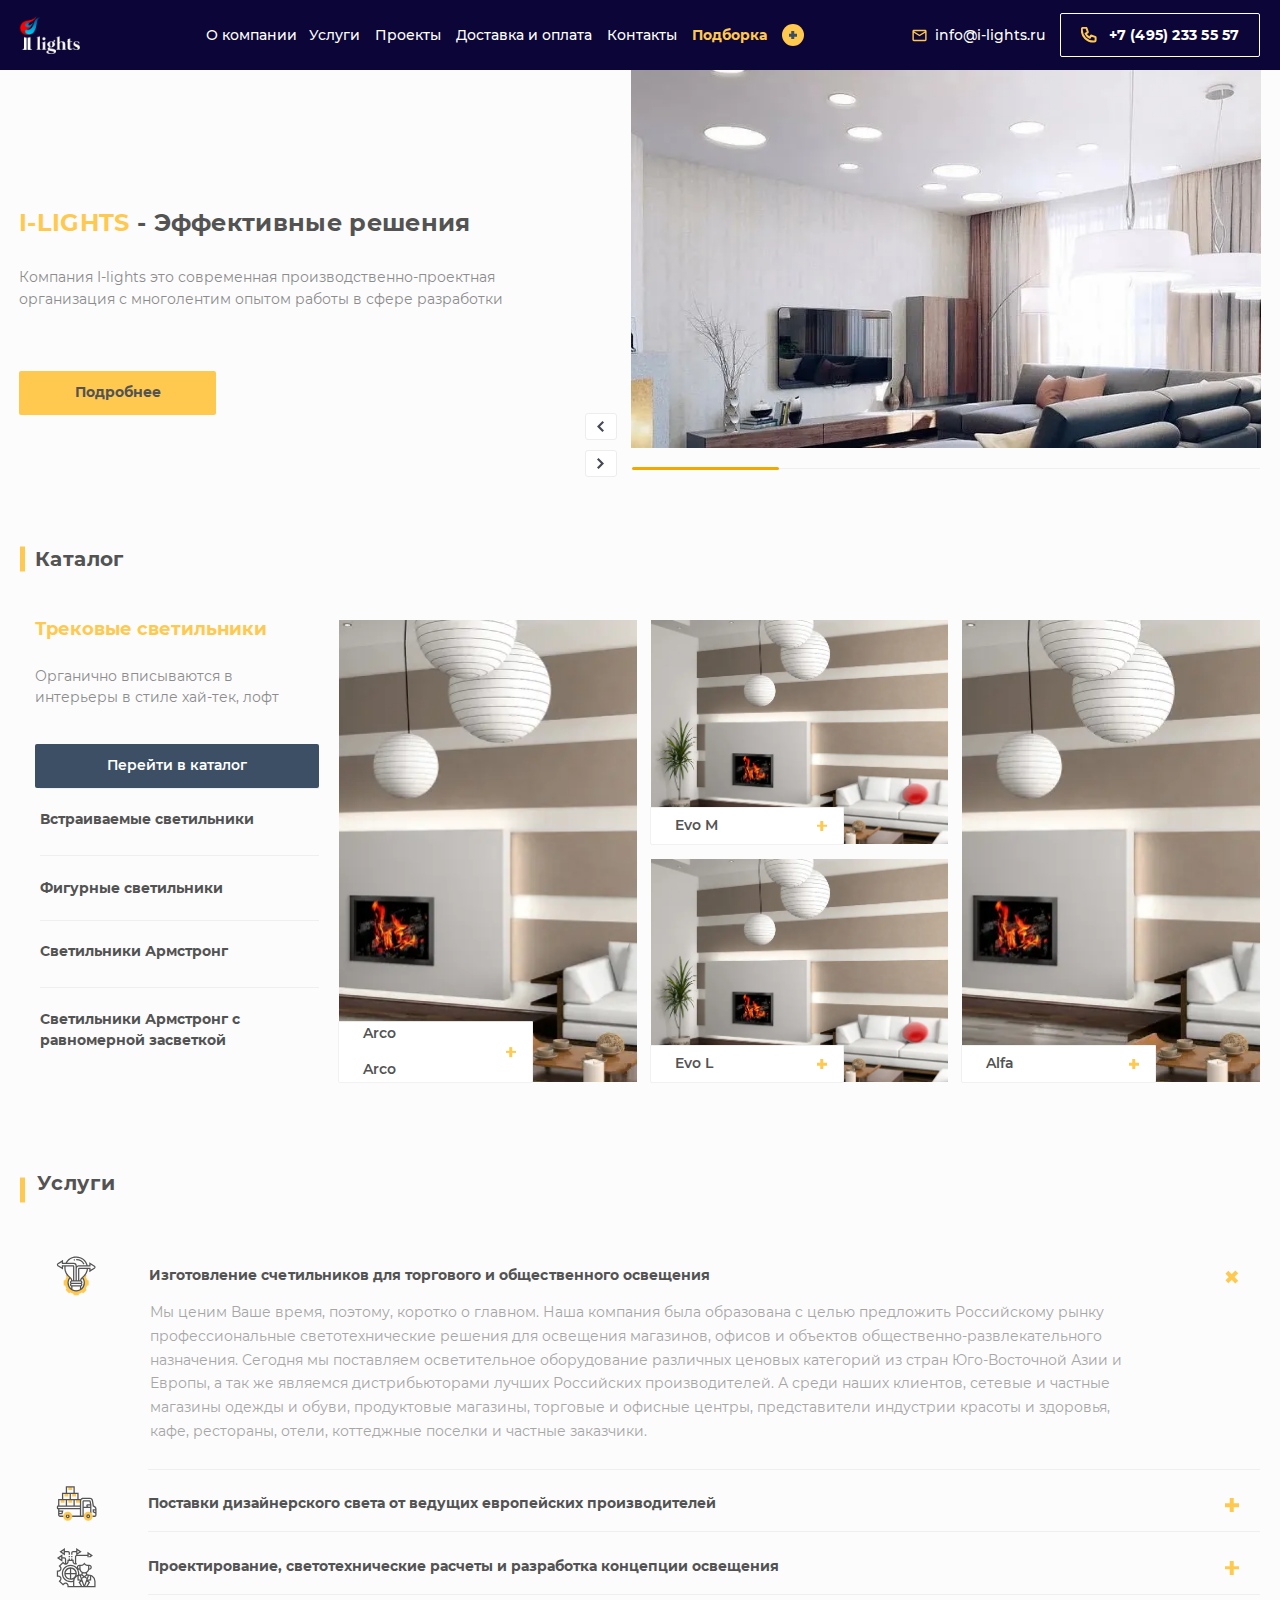
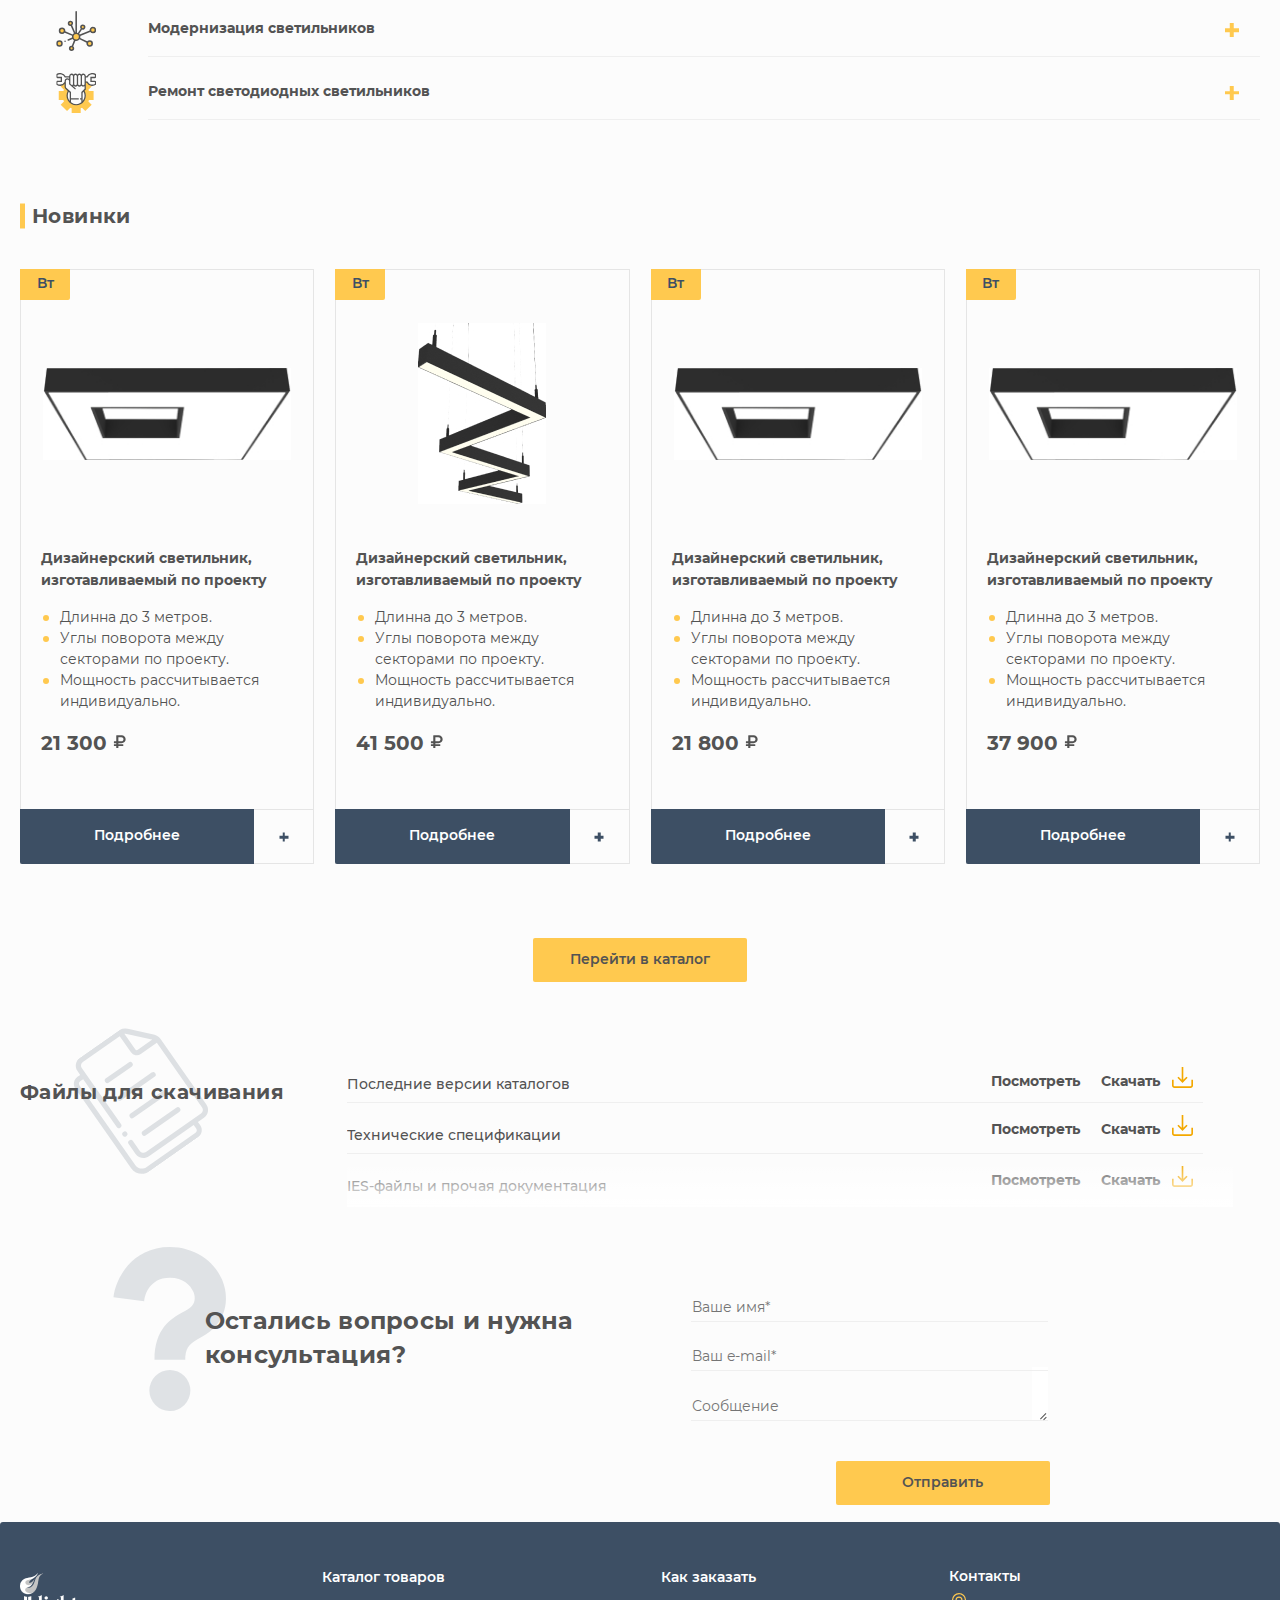
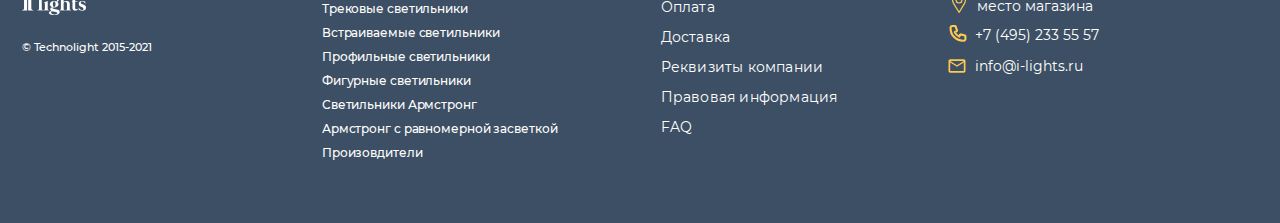
==== commit 9abda53a: "f" ====
--- a/index.html
+++ b/index.html
@@ -3,12 +3,7 @@
 <head>
   <meta charset="UTF-8">
   <meta name="viewport" content="width=device-width, initial-scale=1.0">
-  <meta name="description" content="I-LIGHTS - Ваш надежный партнер в сфере 
-коммерческого освещения с многолетним опытом. Мы предлагаем профессиональные 
-  светотехнические решения для магазинов, офисов и развлекательных объектов. 
-  От проектирования до поставки, I-LIGHTS обеспечивает качественное освещение
-  из лучших мировых и Российских брендов, улучшая атмосферу рабочих, торговых 
-  и предназначенных для отдыха пространств.">
+  <meta name="description" content="I-LIGHTS - Ваш надежный партнер в сфере коммерческого освещения с многолетним опытом. Мы предлагаем профессиональные светотехнические решения для магазинов, офисов и развлекательных объектов. От проектирования до поставки, I-LIGHTS обеспечивает качественное освещение из лучших мировых и Российских брендов, улучшая атмосферу рабочих, торговых и предназначенных для отдыха пространств.">
   <link href="/styles/styles.min.css" rel="stylesheet">
   <title>I-LIGHTS - Эффективные решения</title>
 </head>
@@ -40,7 +35,7 @@
           </li>
           <li class="header__menu-item link-icon">
             <a class="header__menu-link header__menu-link--big
-              link-icon__inner" href="#">
+              link-icon__inner" href="cart.html">
               <span class="link-icon__inner-label 
                 link-icon__inner-label--light-yellow">
                 Подборка
@@ -95,7 +90,7 @@
       <div class="slider__inner container container--outline-mb">
         <div class="slider__list scrollbar">
           <div class="slider__item">
-            <div class="slider__slide current-slide">
+            <div class="slider__slide slider__slide--current-slide">
               <div class="slider__slide-content">
                 <h1 class="slider__slide-heading">
                   <span class="slider__slide-heading-text 
@@ -300,9 +295,9 @@
         <div class="slider__pagination hidden-mobile">
           <ul class="slider__pagination-list">
             <li class="slider__pagination-item">
-              <button class="slider__pagination-button reset-button
-                current-slide" 
-                type="button">
+              <button class="slider__pagination-button 
+                slider__pagination-button--current-slide reset-button" 
+                  type="button">
                 <span class="visually-hidden">Первый слайд</span>
               </button>
             </li>
@@ -461,7 +456,8 @@
             </div>
           
           <div class="tabs-details__content hidden-tablet-s">
-            <ul class="tabs-details__content-list current-list">
+            <ul class="tabs-details__content-list 
+              tabs-details__content-list--current-list">
               <li class="tabs-details__content-item">
                 <img class="tabs-details__content-image" 
                   src="./images/tabs/lamp.webp" alt="Светильник Arco" 
@@ -942,7 +938,7 @@
         </ul>
       </div>
       <a class="new-items__link button button--little button--light-orange" 
-        href="#">
+        href="catalog.html">
         Перейти в каталог
       </a>
     </section>
@@ -1106,7 +1102,8 @@
             height="42" loading="lazy">
       </a>
       <p class="footer__copyright">
-        ©&nbsp;Technolight 2015-2021
+        ©&nbsp;Technolight
+        <time datetime="2015-01-01/2021-12-31">2015-2021</time>
       </p>
       <dl class="footer__navigation">
         <div class="footer__navigation-block footer__catalog"> 
@@ -1268,7 +1265,7 @@
     <div class="mobile-overlay__body">
       <ul class="mobile-overlay__list">
         <li class="mobile-overlay__item">
-          <a class="mobile-overlay__link current-link" href="#">
+          <a class="mobile-overlay__link" href="#">
             О&nbsp;компании
           </a>
         </li>
@@ -1287,7 +1284,7 @@
         <li class="mobile-overlay__item mobile-overlay__item--relative-left 
           link-icon">
           <a class="mobile-overlay__link link-icon__inner 
-            mobile-overlay__link--big" href="#">
+            mobile-overlay__link--big" href="cart.html">
             <span class="link-icon__inner-label  
             link-icon__inner-label--light-yellow">
               Подборка
--- a/styles/styles.min.css
+++ b/styles/styles.min.css
@@ -1 +1 @@
-/*! normalize.css v8.0.1 | MIT License | github.com/necolas/normalize.css */html{line-height:1.15;-webkit-text-size-adjust:100%}body{margin:0}main{display:block}h1{font-size:2em;margin:.67em 0}hr{box-sizing:content-box;height:0;overflow:visible}pre{font-family:monospace,monospace;font-size:1em}a{background-color:rgba(0,0,0,0)}abbr[title]{border-bottom:none;text-decoration:underline;-webkit-text-decoration:underline dotted;text-decoration:underline dotted}b,strong{font-weight:bolder}code,kbd,samp{font-family:monospace,monospace;font-size:1em}small{font-size:80%}sub,sup{font-size:75%;line-height:0;position:relative;vertical-align:baseline}sub{bottom:-0.25em}sup{top:-0.5em}img{border-style:none}button,input,optgroup,select,textarea{font-family:inherit;font-size:100%;line-height:1.15;margin:0}button,input{overflow:visible}button,select{text-transform:none}button,[type=button],[type=reset],[type=submit]{-webkit-appearance:button}button::-moz-focus-inner,[type=button]::-moz-focus-inner,[type=reset]::-moz-focus-inner,[type=submit]::-moz-focus-inner{border-style:none;padding:0}fieldset{padding:.35em .75em .625em}legend{box-sizing:border-box;color:inherit;display:table;max-width:100%;padding:0;white-space:normal}progress{vertical-align:baseline}textarea{overflow:auto}[type=checkbox],[type=radio]{box-sizing:border-box;padding:0}[type=number]::-webkit-inner-spin-button,[type=number]::-webkit-outer-spin-button{height:auto}[type=search]{-webkit-appearance:textfield;outline-offset:-2px}[type=search]::-webkit-search-decoration{-webkit-appearance:none}::-webkit-file-upload-button{-webkit-appearance:button;font:inherit}details{display:block}summary{display:list-item}template{display:none}[hidden]{display:none}*,*::before,*::after{box-sizing:border-box}html{height:100%;scroll-behavior:smooth}body{min-height:100%;padding:0;line-height:1.5}img{display:block;max-width:100%;height:auto}svg *{transition-property:fill,stroke !important}svg *[fill]{fill:currentColor}svg *[stroke]{stroke:currentColor}input,textarea,select,button{font:inherit}:is(h1,h2,h3,h4,h5,h6,p,dl):where([class]){margin-block:0}dd:where([class]){margin-left:0}:is(blockquote,figure):where([class]){margin:0}:is(ul,ol):where([class]){padding-left:0;margin-block:0}fieldset:where([class]){margin-left:0;padding:0;border:none}ul:where([class]){list-style:none}p{--paragraphMarginBottom: 24px;margin-block:0}p:where(:not([class]):not(:last-child)){margin-bottom:var(--paragraphMarginBottom)}@media(prefers-reduced-motion: reduce){*{animation-duration:.01ms !important;animation-iteration-count:1 !important;transition-duration:.01ms !important;scroll-behavior:auto !important}}@font-face{font-family:"Montserrat";src:local("Montserrat Bold"),local("Montserrat-Bold"),url("../fonts/Montserrat-Bold.woff2") format("woff2"),url("../fonts/Montserrat-Bold.woff") format("woff");font-weight:700;font-style:normal;font-display:swap}@font-face{font-family:"Montserrat";src:local("Montserrat SemiBold"),local("Montserrat-SemiBold"),url("../fonts/Montserrat-SemiBold.woff2") format("woff2"),url("../fonts/Montserrat-SemiBold.woff") format("woff");font-weight:600;font-style:normal;font-display:swap}@font-face{font-family:"Montserrat";src:local("Montserrat Medium"),local("Montserrat-Medium"),url("../fonts/Montserrat-Medium.woff2") format("woff2"),url("../fonts/Montserrat-Medium.woff") format("woff");font-weight:500;font-style:normal;font-display:swap}@font-face{font-family:"Montserrat";src:local("Montserrat Regular"),local("Montserrat-Regular"),url("../fonts/Montserrat-Regular.woff2") format("woff2"),url("../fonts/Montserrat-Regular.woff") format("woff");font-weight:400;font-style:normal;font-display:swap}:root{--color-blue: #00bfff;--color-dark: #000000;--color-dark-blue: #0C0537;--color-pale-blue: #3D4F64;--color-grey: #e5e5e5;--color-grey-alt: #eaeaea;--color-dark-gray: #464855;--color-light-grey: #EFEFEF;--color-warm-grey: #8C8C8C;--color-dirty-grey: #535353;--color-orange: #f3a800;--color-light-orange: #FFC94F;--color-light: #ffffff;--scrollbar-color: var(--color-light-orange) var(--color-grey);--border-light: 1px solid var(--color-light);--border-grey: 1px solid var(--color-grey);--border-light-grey: 1px solid var(--color-light-grey);--border-dirty-grey: 1px solid var(--color-dirty-grey);--border-grey-alt: 1px solid var(--color-grey-alt);--border-light-blue: 1px solid var(--color-light-blue);--border-orange: 2px solid var(--color-orange);--border-radius: 2px;--border-radius-bottom: 0 0 2px 2px;--border-radius-bottom-left: 0 0 0 2px;--border-radius-bottom-right: 0 0 2px 0px;--shadow-orange: 0 4px 10px 0 rgba(243, 168, 0, 0.25);--font-family-base: "Montserrat", sans-serif;--letter-spacing: 0.025rem;--letter-spacing-little: 0.013rem;--letter-spacing-very-little: 0.002rem;--letter-spacing-big: 0.05rem;--container-width: 1280px;--container-padding-x: 20px;--button-height: 44px;--button-height-small: 27px;--buttom-height-big: 55px;--input-height: 26px;--outline-size: 1px;--outline-size-big: 2px;--outline-color: var(--color-blue);--outline: var(--outline-size) solid var(--outline-color);--outline-big: var(--outline-size-big) solid var(--outline-color);--transition-duration: 1s}body{font-family:var(--font-family-base);font-size:0.875rem;font-weight:700;color:var(--color-dirty-grey);background-color:#fcfcfc}:where(a,button,input,textarea,summary,svg *){outline-color:var(--outline-color);outline-offset:0}:where(a,button,input,textarea,summary,svg *):focus-visible{outline:var(--outline)}a{text-decoration:none;color:inherit}h1,.h1{font-size:clamp(1.5rem,1.875vw,2.25rem);font-weight:800}h2,.h2{font-size:clamp(1.125rem,1.5625vw,1.875rem);font-weight:800}h3,.h3{font-size:clamp(0.875rem,0.8333333333vw,1rem);font-weight:700}h4,.h4{font-size:0.875rem;font-weight:700}:where(.reset-link){color:inherit}:where(.reset-link),:where(.reset-link):hover{text-decoration:none}:where(.reset-button){padding:0;background-color:rgba(0,0,0,0);border:none}:where(.reset-input-text){padding:0;border:none;background:none;outline:none}:where(.reset-input-range){-webkit-appearance:none;-moz-appearance:none;appearance:none;background:rgba(0,0,0,0);cursor:pointer}.container{max-width:calc(var(--container-width) + var(--container-padding-x)*2);padding-inline:var(--container-padding-x);margin-inline:auto}@media(max-width: 500px){.container--outline-mb{padding-inline:calc(var(--container-padding-x) - var(--outline-size))}}@media(max-width: 767px){.container--outline-ts{padding-inline:calc(var(--container-padding-x) - var(--outline-size))}}@media(max-width: 500px){.container{--container-padding-x: 10px}.container--outline-mb{--container-padding-x: 8px}}.visually-hidden{position:absolute !important;width:1px !important;height:1px !important;margin:-1px !important;border:0 !important;padding:0 !important;white-space:nowrap !important;-webkit-clip-path:inset(100%) !important;clip-path:inset(100%) !important;clip:rect(0 0 0 0) !important;overflow:hidden !important}@media(max-width: 500px){.hidden-mobile{display:none !important}}@media(max-width: 767px){.hidden-tablet-s{display:none !important}}@media(min-width: 501px){.visible-mobile{display:none !important}}@media(min-width: 1025px){.visible-tablet{display:none !important}}@media(min-width: 768px){.visible-tablet-s{display:none !important}}@media(max-width: 767px){.hidden-tablet-s{display:none !important}}.button{display:inline-flex;justify-content:center;align-items:center;width:245px;height:var(--button-height);padding-block:16px 18px;color:var(--color-light);font-weight:600;border-radius:var(--border-radius);background-color:var(--color-pale-blue);transition-property:color,background-color;transition-duration:var(--transition-duration)}.button:focus-visible{outline:var(--outline-big);outline-offset:-1px}@media(hover: hover){.button:hover{color:var(--color-pale-blue);background-color:var(--color-light-orange)}}@media(hover: none){.button:active{transition-duration:0s;color:var(--color-pale-blue);background-color:var(--color-light-orange)}}.button--light{color:var(--color-dirty-grey);font-weight:500;border:var(--border-grey);border-radius:var(--border-radius);background-color:var(--color-light)}@media(hover: hover){.button--light:hover{color:var(--color-light);background-color:var(--color-pale-blue)}}@media(hover: none){.button--light:active{transition-duration:0s;color:var(--color-light);background-color:var(--color-pale-blue)}}.button--dark-blue{padding:13px 23px 14px 30px;color:var(--color-light);font-weight:700;line-height:1;border:var(--border-light);border-radius:var(--border-radius);background-color:var(--color-dark-blue)}.button--dark-blue svg{color:var(--color-light-orange)}@media(hover: hover){.button--dark-blue:hover{background-color:rgba(0,0,0,0)}}@media(hover: none){.button--dark-blue:active{background-color:rgba(0,0,0,0)}}.button--light-orange{padding-block:13px 14px;color:var(--color-dirty-gray);background-color:var(--color-light-orange)}@media(hover: hover){.button--light-orange:hover{color:var(--color-light);background-color:var(--color-pale-blue)}}@media(hover: none){.button--light-orange:active{color:var(--color-light);background-color:var(--color-pale-blue)}}.button--little{width:214px}.button--little-pd{padding-inline:27px}.button--very-little{width:197px}.cross-button{width:22px;aspect-ratio:1;display:flex;justify-content:center;align-items:center;border-radius:50%;background-color:var(--color-light-orange)}.cross-button--rotated{width:30px;aspect-ratio:1;background:none;rotate:45deg}.burger-button{--burgerButtonBgColor: var(--color-light-orange);width:30px;aspect-ratio:1;display:flex;justify-content:center;align-items:center}@media(hover: hover){.burger-button:hover::after{--burgerButtonBgColor: var(--color-blue)}}@media(hover: none){.burger-button:active::after{transition-duration:0s}.burger-button:active::after{--burgerButtonBgColor: var(--color-blue)}}.burger-button::after{content:"";width:30px;height:1px;background-color:var(--burgerButtonBgColor);box-shadow:0 -9px var(--burgerButtonBgColor),0 9px var(--burgerButtonBgColor);transition-duration:var(--transition-duration)}.link-icon{--linkIconInnerGap: 10px}@media(hover: hover){.link-icon:hover .link-icon__inner-label{color:var(--color-light-orange)}.link-icon:hover .link-icon__inner-icon{fill:var(--color-blue)}.link-icon:hover .link-icon__inner-icon--stroke{fill:none;stroke:var(--color-blue)}.link-icon:hover .link-icon__inner-icon--hover-bg{fill:none;stroke:none;background-color:var(--color-blue)}.link-icon:hover .link-icon__inner-icon--light-orange{color:var(--color-blue)}}@media(hover: none){.link-icon:active *{transition-duration:0s}.link-icon:active .link-icon__inner-label{color:var(--color-light-orange)}.link-icon:active .link-icon__inner-icon{fill:var(--color-blue)}.link-icon:active .link-icon__inner-icon--stroke{fill:none;stroke:var(--color-blue)}.link-icon:active .link-icon__inner-icon--hover-bg{fill:none;stroke:none;background-color:var(--color-blue)}.link-icon:active .link-icon__inner-icon--light-orange{color:var(--color-blue)}}.link-icon__inner{position:relative;display:flex;justify-content:center;align-items:center;-moz-column-gap:var(--linkIconInnerGap);column-gap:var(--linkIconInnerGap);fill:var(--color-light-orange)}.link-icon__inner-icon{fill:var(--color-light-orange);color:var(--color-pale-blue);transition-duration:var(--transition-duration)}.link-icon__inner-icon--stroke{fill:none;stroke:var(--color-light-orange)}.link-icon__inner-icon--light-orange{color:var(--color-light-orange)}.link-icon__inner-label{transition-duration:var(--transition-duration)}.link-icon__inner-label--light-yellow{color:var(--color-light-orange)}.current-link{text-shadow:0 0 6px var(--color-light)}.main-heading{font-size:clamp(1.125rem,1.25vw,1.5rem);margin-bottom:39px}.header{--headerMenuListGap: 37px;--headerHeight: calc(70px - var(--outline-size));--headerContactsContainerGap: 20px;font-weight:500;color:var(--color-light);background-color:var(--color-dark-blue)}@media(max-width: 1280px){.header{--headerMenuListGap: 15px;--headerContactsContainerGap: 15px}}@media(max-width: 1024px){.header{--headerContactsContainerGap: 12px}}@media(max-width: 500px){.header{--headerContactsContainerGap: 9px}}.header__mb{margin-bottom:16px}.header__inner{display:flex;justify-content:space-between;align-items:center;-moz-column-gap:20px;column-gap:20px;height:70px}@media(max-width: 1024px){.header__inner{display:grid;grid-template-columns:repeat(3, auto)}}@media(max-width: 500px){.header__inner{grid-template-columns:repeat(2, auto)}}.header__logo{margin-right:calc(77px - var(--headerMenuListGap));flex-shrink:0}@media(max-width: 1280px){.header__logo{width:60px;margin-right:var(--headerMenuListGap)}}@media(max-width: 1150px){.header__logo{margin-right:0}}@media(max-width: 1024px){.header__logo{width:75px;margin-right:0}}@media(max-width: 500px){.header__logo{padding-bottom:4px}}.header__burger-button{padding-bottom:1px}@media(max-width: 1024px){.header__menu{display:none}}.header__menu-list{display:flex;align-items:center;-moz-column-gap:var(--headerMenuListGap);column-gap:var(--headerMenuListGap);max-width:750px}.header__menu-item{position:relative;display:flex;align-items:center;transition-duration:var(--transition-duration)}.header__menu-item::after{position:absolute;bottom:0;left:50%;translate:-50%;content:"";display:block;width:0%;height:3px;background-color:var(--color-blue);transition-duration:var(--transition-duration)}.header__menu-item:first-child{position:relative;left:3px}@media(hover: hover){.header__menu-item:hover::after{width:100%}}@media(hover: none){.header__menu-item:active::after{transition-duration:0s}.header__menu-item:active::after{width:100%}}.header__menu-link{display:inline-flex;align-items:center;height:var(--headerHeight)}.header__menu-link--big{-moz-column-gap:18.5px;column-gap:18.5px;font-weight:700}@media(max-width: 1280px){.header__menu-link--big{-moz-column-gap:var(--headerMenuListGap);column-gap:var(--headerMenuListGap)}}@media(max-width: 1280px){.header__menu-cross-button{width:15px;height:15px;font-size:.75rem}}.header__contacts-list{display:flex;align-items:center;-moz-column-gap:var(--headerContactsContainerGap);column-gap:var(--headerContactsContainerGap);font-style:normal}@media(max-width: 500px){.header__contacts{display:none}}.header__email{display:flex;height:var(--headerHeight)}.header__email-inner{-moz-column-gap:8px;column-gap:8px;white-space:nowrap}.header__tel{font-weight:700}@media(max-width: 1024px){.header__tel{font-weight:500}}.header__tel-inner{-moz-column-gap:12px;column-gap:12px;letter-spacing:var(--letter-spacing-little);white-space:nowrap}.header__tel-inner:focus-visible{outline:var(--outline)}@media(max-width: 1024px){.header__tel-inner:focus-visible{outline-offset:0}}@media(max-width: 1280px){.header__tel{width:200px;padding:0}}@media(max-width: 1024px){.header__tel{width:auto;height:var(--headerHeight);padding:0;border:none;border-radius:0}}.header svg{flex-shrink:0;color:var(--color-light-orange)}.mobile-overlay{--mobileOverlayLinkPaddingBlock: 8px;width:100%;height:100%;padding:0 12px;font-size:1rem;color:var(--color-light);font-weight:500;border:none;background-color:var(--color-dark-blue)}.mobile-overlay:modal{max-width:100%;max-height:100%}.mobile-overlay__close-button{color:var(--color-light-orange)}.mobile-overlay__close-button-wrapper{display:flex;justify-content:flex-end;margin:20px 8.5px 36px 0}@media(max-width: 500px){.mobile-overlay__close-button-wrapper{margin-right:-2.5px}}.mobile-overlay__list{display:flex;justify-content:center;align-items:center;flex-direction:column;margin-bottom:30px}.mobile-overlay__item{display:inline-flex}.mobile-overlay__item--relative-left{position:relative;left:15px}.mobile-overlay__link{padding-block:var(--mobileOverlayLinkPaddingBlock);transition-duration:var(--transition-duration)}@media(hover: hover){.mobile-overlay__link:hover{color:var(--color-blue)}}@media(hover: none){.mobile-overlay__link:active{transition-duration:0s;color:var(--color-blue)}}.mobile-overlay__link--big{font-weight:700;-moz-column-gap:15.5px;column-gap:15.5px}.mobile-overlay__link-icon{color:var(--color-dark)}.mobile-overlay__contacts-list{display:flex;justify-content:center;align-items:center;flex-direction:column;row-gap:18px;font-style:normal;font-size:0.875rem;border-top:var(--border-dirty-grey)}.mobile-overlay__email{display:flex;padding-left:6px;padding-block:var(--mobileOverlayLinkPaddingBlock)}.mobile-overlay__email-inner{position:relative;left:-6px}.mobile-overlay__tel-inner{-moz-column-gap:8px;column-gap:8px;margin-left:-7px;letter-spacing:var(--letter-spacing-little)}.shadow:focus-within{box-shadow:var(--shadow-orange);transition-duration:var(--transition-duration)}@media(hover: none){.shadow:focus-within{transition-duration:0s}}@media(hover: hover){.shadow:hover{box-shadow:var(--shadow-orange)}}@media(hover: none){.shadow:active{transition-duration:0s;box-shadow:var(--shadow-orange)}}.shadow--bottom-light:focus-within{box-shadow:0 0 15px 0 rgba(255,201,79,.3)}@media(hover: hover){.shadow--bottom-light:hover{box-shadow:0 0 15px 0 rgba(255,201,79,.3)}}@media(hover: none){.shadow--bottom-light:active{transition-duration:0s;box-shadow:0 0 15px 0 rgba(255,201,79,.3)}}.pagination-button{position:relative;width:24px;aspect-ratio:1;display:flex;justify-content:center;align-items:center;font-size:0.75rem;padding:7px 8px;color:var(--color-dark-gray);font-weight:400;line-height:1;text-transform:uppercase;border:1px solid #ececec;border-radius:var(--border-radius);background-color:var(--color-light);transition-duration:var(--transition-duration)}@media(hover: hover){.pagination-button:hover{color:var(--color-light);border-color:var(--color-pale-blue);background-color:var(--color-pale-blue)}.pagination-button:hover .pagination-button__icon{filter:invert(1)}}@media(hover: none){.pagination-button:active{transition-duration:0s;color:var(--color-light);border-color:var(--color-pale-blue);background-color:var(--color-pale-blue)}.pagination-button:active .pagination-button__icon{filter:invert(1)}}@media(hover: none){.pagination-button:focus-within{transition-duration:0s}}.pagination-button--elongated{width:32px;height:27px;padding:8px 12px;border:1px solid #ededed;border-radius:3px}@media(max-width: 1024px){.pagination-button--elongated{width:42px;height:37px}}.pagination-button__icon{position:absolute}.pagination-button__icon--to-right{scale:-1 1}.fade{position:relative}.fade::after{position:absolute;bottom:0;left:0;content:"";width:calc(100% - 10px);height:40%;background:linear-gradient(transparent, var(--color-light));pointer-events:none}.fade--little::after{width:97%;height:25%}@media(max-width: 500px){.fade--mobile-hidden::after{display:none}}.scrollbar{--scrollbar-size: 1px}.scrollbar:focus-visible{outline:var(--outline)}@supports not selector(::-webkit-scrollbar){.scrollbar{scrollbar-width:thin;scrollbar-color:var(--scrollbar-color)}}@supports selector(::-webkit-scrollbar){.scrollbar::-webkit-scrollbar{width:calc(var(--scrollbar-size) + 1px);height:calc(var(--scrollbar-size) + 1px)}.scrollbar::-webkit-scrollbar-track{box-shadow:inset 0 0 var(--scrollbar-size) var(--scrollbar-size) var(--color-light-grey);border:solid 1px rgba(0,0,0,0)}.scrollbar::-webkit-scrollbar-thumb{box-shadow:inset 0 0 var(--scrollbar-size) var(--scrollbar-size) var(--color-light-orange);border:solid var(--scrollbar-size) rgba(0,0,0,0);border-radius:3px;background-color:var(--color-light-orange)}}.slider{--sliderImageHeight: 448px;--sliderMirrorElementsPadding: 3px;position:relative;min-height:477px;margin-left:-1px;margin-bottom:98px}@media(max-width: 1280px){.slider{min-height:407px;--sliderImageHeight: 378px;margin-bottom:69px}}@media(max-width: 1024px){.slider{margin-bottom:169px}}@media(max-width: 500px){.slider{margin-left:0px;margin-bottom:33.5px}}@media(max-width: 500px){.slider__list{display:flex;width:100%;gap:var(--container-padding-x);padding-bottom:calc(var(--container-padding-x)*2);padding-inline:var(--outline-size);overflow-x:auto;scroll-snap-type:x mandatory}}.slider__list:focus-visible{outline-offset:calc(var(--outline-size)*-1)}.slider__slide{display:none}.slider__slide.current-slide{display:flex}@media(max-width: 1024px){.slider__slide{flex-direction:column-reverse}}@media(max-width: 500px){.slider__slide{display:flex;width:calc(100vw - var(--container-padding-x)*2);scroll-snap-align:center}}.slider__slide-content{margin-right:140px;margin-top:140px;font-weight:400}@media(max-width: 1280px){.slider__slide-content{margin-right:108px}}@media(max-width: 1024px){.slider__slide-content{margin-right:0;margin-top:0}}.slider__slide-link{margin-top:64px;font-weight:700}@media(max-width: 1280px){.slider__slide-link{margin-top:60px}}@media(max-width: 1024px){.slider__slide-link{margin-top:40px}}@media(max-width: 500px){.slider__slide-link{margin-top:10px;margin-left:calc(var(--sliderMirrorElementsPadding) - 1px)}}.slider__slide-heading{margin-bottom:54px;line-height:1.11;letter-spacing:.02rem}@media(max-width: 1280px){.slider__slide-heading{margin-bottom:30px}}@media(max-width: 1024px){.slider__slide-heading{margin-bottom:20px}}@media(max-width: 500px){.slider__slide-heading{margin-bottom:15px;line-height:1.3}}.slider__slide-heading-text--light-orange{color:var(--color-light-orange)}.slider__slide-description{position:relative;color:var(--color-warm-grey);line-height:1.57}@media(min-width: 501px){.slider__slide-description::after{display:none}}@media(max-width: 500px){.slider__slide-description p{--paragraphMarginBottom: 8px}}@media(max-width: 500px){.slider__slide-description-inner{height:110px;padding-right:20px;overflow-y:auto}}.slider__slide-media{width:50.7%;flex-shrink:0;align-self:flex-start}@media(max-width: 1024px){.slider__slide-media{width:100%;margin-bottom:55px}}@media(max-width: 500px){.slider__slide-media{padding-inline:var(--sliderMirrorElementsPadding);margin-bottom:42px}}.slider__slide-image{position:absolute;width:calc(50% - var(--container-padding-x)/2);height:var(--sliderImageHeight);background-color:var(--color-light-grey);-o-object-fit:cover;object-fit:cover}@media(max-width: 1024px){.slider__slide-image{position:static;width:100%;height:auto}}@media(max-width: 360px){.slider__slide-image{height:127px}}.slider__actions{position:absolute;bottom:0;left:calc(49% - 10px);translate:-100% 0px;display:flex;flex-direction:column;gap:10px}@media(max-width: 1024px){.slider__actions{left:50%;translate:-50% 130px;flex-direction:row;gap:20px}}.slider__pagination{position:absolute;top:calc(var(--sliderImageHeight) + 20px);right:var(--container-padding-x);width:calc(50.5% - var(--container-padding-x));height:1px;background-color:var(--color-light-grey)}@media(max-width: 1280px){.slider__pagination{width:calc(50.6% - var(--container-padding-x))}}@media(max-width: 1024px){.slider__pagination{top:auto;bottom:0;left:var(--container-padding-x);translate:0 50px;width:calc(100% - var(--container-padding-x)*2)}}.slider__pagination-list{display:flex;width:100%}.slider__pagination-item{position:relative;flex-basis:0;flex-grow:1}.slider__pagination-item:not(:first-child) .slider__pagination-button{padding-left:10px}.slider__pagination-item:not(:last-child) .slider__pagination-button{padding-right:10px}.slider__pagination-button{position:absolute;top:-16px;height:33px;width:100%;cursor:pointer}.slider__pagination-button.current-slide::after{content:"";display:flex;width:100%;height:3px;border-radius:3px;background-color:var(--color-orange)}.tabs-details{--tabsDetailsLinkPaddingBlock: 14px 18px;--tabsDetailsHeaderPaddingBlock: 0;--tabsDetailsAccordionMarginLeft: 5px;display:flex}@media(max-width: 767px){.tabs-details{display:block}}.tabs-details__navigation{width:305px}@media(max-width: 1024px){.tabs-details__navigation{width:255px}}@media(max-width: 767px){.tabs-details__navigation{width:100%}}.tabs-details__navigation-item{margin-right:25px;margin-left:var(--tabsDetailsAccordionMarginLeft)}.tabs-details__navigation-item:nth-child(even){--tabsDetailsHeaderPaddingBlock: 20px 25px}.tabs-details__navigation-item:nth-child(odd){--tabsDetailsHeaderPaddingBlock: 21.5px 21px}.tabs-details__navigation-item:first-child .tabs-details__accordion-header{padding-top:1.5px}.tabs-details__navigation-item:not(:last-child){border-bottom:var(--border-light-grey)}@media(max-width: 1280px){.tabs-details__navigation-item{margin-right:20px}}@media(max-width: 1024px){.tabs-details__navigation-item:last-child{border-bottom:var(--border-light-grey)}}@media(max-width: 767px){.tabs-details__navigation-item{margin-inline:0;padding-inline:23px}.tabs-details__navigation-item:nth-child(even){--tabsDetailsLinkPaddingBlock: 17px 14px}.tabs-details__navigation-item:nth-child(odd){--tabsDetailsLinkPaddingBlock: 14px 17px}}.tabs-details__navigation-link{display:block;padding-block:var(--tabsDetailsLinkPaddingBlock);transition-duration:var(--transition-duration)}@media(hover: hover){.tabs-details__navigation-link:hover{color:var(--color-light-orange);letter-spacing:.08rem}}@media(hover: none){.tabs-details__navigation-link:active{transition-duration:0s;color:var(--color-light-orange);letter-spacing:.08rem}}.tabs-details__navigation-link:focus-visible{color:var(--color-light-orange);letter-spacing:.08rem}@media(hover: none){.tabs-details__navigation-link:focus-visible{transition-duration:0s}}.tabs-details__accordion{transition-duration:var(--transition-duration)}.tabs-details__accordion[open]{margin-left:calc(var(--tabsDetailsAccordionMarginLeft)*-1)}.tabs-details__accordion[open] .tabs-details__accordion-header{margin-block:-2px 2px;color:var(--color-light-orange);font-size:1.125rem;transition-duration:var(--transition-duration)}@media(max-width: 1024px){.tabs-details__accordion[open] .tabs-details__accordion-header{font-size:1rem}}@media(hover: hover){.tabs-details__accordion[open] .tabs-details__accordion-header:hover{color:var(--color-blue)}}@media(hover: none){.tabs-details__accordion[open] .tabs-details__accordion-header:active{color:var(--color-blue)}}.tabs-details__accordion-header{padding-block:var(--tabsDetailsHeaderPaddingBlock);font-size:0.875rem;list-style:none;-webkit-user-select:none;-moz-user-select:none;user-select:none;cursor:pointer;transition-duration:var(--transition-duration)}@media(hover: hover){.tabs-details__accordion-header:hover{color:var(--color-blue) !important}}@media(hover: none){.tabs-details__accordion-header:active{color:var(--color-blue) !important}}.tabs-details__accordion-description{margin-bottom:34px;font-weight:400;font-size:0.875rem;line-height:1.57;color:var(--color-warm-grey)}.tabs-details__accordion-description p{--paragraphMarginBottom: 12px}.tabs-details__accordion-link{width:100%;margin-top:1px}.tabs-details__content{flex-shrink:10;margin-top:4px}@media(max-width: 1024px){.tabs-details__content{margin-left:auto}}.tabs-details__content-list{display:none}.tabs-details__content-list.current-list{display:grid;grid-template-columns:repeat(3, 1fr);grid-template-rows:repeat(2, 1fr);gap:22px 18px;min-height:462px}@media(max-width: 1280px){.tabs-details__content-list.current-list{gap:15px 14px}}@media(max-width: 1024px){.tabs-details__content-list.current-list{grid-template-columns:repeat(2, 1fr);grid-template-rows:repeat(2, 1fr)}}.tabs-details__content-item:first-child{grid-row:span 2}@media(max-width: 1024px){.tabs-details__content-item:first-child{grid-row:span 1}}.tabs-details__content-item:last-child{grid-area:3/4/1/3}@media(max-width: 1024px){.tabs-details__content-item:last-child{grid-row:span 1;grid-column:auto}}.tabs-details__content-image{height:100%;background-color:var(--color-light-grey);-o-object-fit:cover;object-fit:cover}.tabs-details__content-link{position:relative;translate:-1px calc(-100% + 1px);display:flex;align-items:center;width:65.36%;min-height:38px;padding-inline:24px 16px;background-color:var(--color-light);border-radius:var(--border-radius-bottom);border:1px solid #f1f1f1;transition:var(--transition-duration)}@media(hover: hover){.tabs-details__content-link:hover .tabs-details__content-link-icon{color:var(--color-blue)}}@media(hover: none){.tabs-details__content-link:active *::after,.tabs-details__content-link:active *::before{transition-duration:0s}.tabs-details__content-link:active .tabs-details__content-link-icon{color:var(--color-blue)}}.tabs-details__content-link-inner{display:flex;width:100%;justify-content:space-between;align-items:center;line-height:1.71}.tabs-details__content-link-description{font-weight:600}.tabs-details__content-link-description p{--paragraphMarginBottom: 12px}.tabs-details__content-link-icon{color:var(--color-light-orange)}.section{--sectionMargin: 20px}@media(max-width: 1280px){.section{--sectionMargin: 15px}}@media(max-width: 1024px){.section{--sectionMargin: 0px}}.section__header{position:relative}.section__header-title{position:relative;line-height:1.7}.section__header-title--little-lh{line-height:1.3}.section__header-title--orange{margin-left:var(--sectionMargin)}.section__header-title--orange::after{position:absolute;top:50%;left:50%;translate:-50% -50%;left:0;translate:calc(var(--sectionMargin)*-1) -50%;content:"";width:5px;height:25px;background-color:var(--color-light-orange)}@media(max-width: 1024px){.section__header-title--orange::after{display:none}}.section__body--with-margin{margin-left:var(--sectionMargin)}.cross-icon{--crossIconWidth: 12px;position:relative;width:var(--crossIconWidth);aspect-ratio:1}.cross-icon::after,.cross-icon::before{position:absolute;top:50%;left:50%;translate:-50% -50%;content:"";width:var(--crossIconWidth);height:3px;background-color:currentColor;transition-duration:var(--transition-duration)}.cross-icon::after{rotate:90deg}.cross-icon--pale-blue::after,.cross-icon--pale-blue::before{background-color:var(--color-pale-blue)}.cross-icon--little{--crossIconWidth: 10px}.cross-icon--little::after,.cross-icon--little::before{height:2.5px}.cross-icon--very-little{--crossIconWidth: 8px}.cross-icon--very-little::after,.cross-icon--very-little::before{height:2.5px}.cross-icon--big{--crossIconWidth: 14px}.cross-icon--big::after,.cross-icon--big::before{height:3.5px}.services{margin-bottom:91px}@media(max-width: 1280px){.services{margin-bottom:83px}}@media(max-width: 1024px){.services{margin-bottom:73px}}@media(max-width: 500px){.services{margin-bottom:41px}}.services__title{padding-block:20px 15px;line-height:1.57}@media(max-width: 500px){.services__title{margin-bottom:1px}}.services__header{margin-bottom:44px;letter-spacing:var(--letter-spacing-big)}@media(max-width: 1024px){.services__header{margin-bottom:28px}}@media(max-width: 767px){.services__header{margin-bottom:18px}}@media(max-width: 500px){.services__header{margin-bottom:7px}}.services__header-title{left:2px}.services__header-title::after{top:20px;left:-2px}@media(max-width: 767px){.services__header-title{left:-3px;letter-spacing:var(--letter-spacing)}}.services__item{position:relative;margin-left:128px;--servicesItemAfterHeigth: 40px;border-bottom:1px solid var(--color-light-grey)}.services__item:nth-child(1)::after{position:absolute;top:var(--servicesItemAfterHeigth);translate:-2% -60%;right:calc(100% + 50px);content:"";width:41px;height:var(--servicesItemAfterHeigth);background-image:url("/images/services/1.svg");background-size:contain;background-repeat:no-repeat}@media(max-width: 500px){.services__item:nth-child(1)::after{translate:-2% -50%;right:calc(100% + 20px)}}.services__item:nth-child(2)::after{position:absolute;top:var(--servicesItemAfterHeigth);translate:-2% -60%;right:calc(100% + 50px);content:"";width:41px;height:var(--servicesItemAfterHeigth);background-image:url("/images/services/2.svg");background-size:contain;background-repeat:no-repeat}@media(max-width: 500px){.services__item:nth-child(2)::after{translate:-2% -50%;right:calc(100% + 20px)}}.services__item:nth-child(3)::after{position:absolute;top:var(--servicesItemAfterHeigth);translate:-2% -60%;right:calc(100% + 50px);content:"";width:41px;height:var(--servicesItemAfterHeigth);background-image:url("/images/services/3.svg");background-size:contain;background-repeat:no-repeat}@media(max-width: 500px){.services__item:nth-child(3)::after{translate:-2% -50%;right:calc(100% + 20px)}}.services__item:nth-child(4)::after{position:absolute;top:var(--servicesItemAfterHeigth);translate:-2% -60%;right:calc(100% + 50px);content:"";width:41px;height:var(--servicesItemAfterHeigth);background-image:url("/images/services/4.svg");background-size:contain;background-repeat:no-repeat}@media(max-width: 500px){.services__item:nth-child(4)::after{translate:-2% -50%;right:calc(100% + 20px)}}.services__item:nth-child(5)::after{position:absolute;top:var(--servicesItemAfterHeigth);translate:-2% -60%;right:calc(100% + 50px);content:"";width:41px;height:var(--servicesItemAfterHeigth);background-image:url("/images/services/5.svg");background-size:contain;background-repeat:no-repeat}@media(max-width: 500px){.services__item:nth-child(5)::after{translate:-2% -50%;right:calc(100% + 20px)}}.services__item:first-child .services__accordion-header{padding-top:25px}@media(max-width: 1024px){.services__item{margin-left:120px;border-bottom:none}}@media(max-width: 500px){.services__item{margin-left:62px;border-bottom:none}}.services__accordion[open] .services__accordion-header{margin-left:1px;padding-bottom:15px;letter-spacing:var(--letter-spacing-very-little)}.services__accordion[open] .services__accordion-indicator{color:var(--color-light-orange)}.services__accordion[open] .services__accordion-indicator::after{rotate:135deg}.services__accordion[open] .services__accordion-indicator::before{rotate:45deg}.services__accordion-header{display:flex;justify-content:space-between;padding:23.5px 18px 17px 0;font-size:1rem;list-style:none;-webkit-user-select:none;-moz-user-select:none;user-select:none;cursor:pointer}@media(hover: hover){.services__accordion-header:hover .services__accordion-indicator{color:var(--color-blue)}}@media(hover: none){.services__accordion-header:active .services__accordion-indicator{color:var(--color-blue)}}@media(max-width: 767px){.services__accordion-header{padding-right:0}}@media(max-width: 500px){.services__accordion-header{padding-block:18px}}.services__accordion-indicator{display:block;align-self:flex-start;margin:5px 3px 0 20px;color:var(--color-light-orange)}.services__accordion-description{margin:0 136px 25px 2px;color:#a6a6a6;font-weight:400;line-height:1.7}@media(max-width: 1024px){.services__accordion-description{margin-right:46px;margin-bottom:15px}}@media(max-width: 767px){.services__accordion-description{margin-right:0;margin-bottom:0}}.services__accordion-description p{--paragraphMarginBottom: 25px}@media(max-width: 1024px){.services__accordion-description p{--paragraphMarginBottom: 15px}}@media(max-width: 360px){.services__accordion-description p{--paragraphMarginBottom: 10px}}.catalog-inner{margin-bottom:88px}@media(max-width: 1024px){.catalog-inner{margin-bottom:60px}}@media(max-width: 767px){.catalog-inner{margin-bottom:52px}}.catalog-inner__header{margin-bottom:64px;letter-spacing:var(--letter-spacing)}@media(max-width: 1280px){.catalog-inner__header{margin-bottom:44px}}@media(max-width: 1024px){.catalog-inner__header{margin-bottom:25px}}@media(max-width: 767px){.catalog-inner__header{left:-3px;margin-bottom:11px}}.grid{--gridColums: 1;display:grid;grid-template-columns:repeat(var(--gridColums), 1fr);gap:21px}.grid--2{--gridColums: 2}.grid--3{--gridColums: 3}.grid--4{--gridColums: 4}.grid--5{--gridColums: 5}.grid--6{--gridColums: 6}.grid--7{--gridColums: 7}.grid--8{--gridColums: 8}.grid--9{--gridColums: 9}.grid--10{--gridColums: 10}@media(max-width: 1024px){.grid--3{--gridColums: 2;gap:16px}}@media(max-width: 500px){.grid--3{gap:14px 15px}}@media(max-width: 1024px){.grid--4{--gridColums: 2;gap:16px}}@media(max-width: 500px){.grid--4{gap:14px 15px}}.product-card{--productCardWattsMinHeigth: 31px;--productCardImageHeight: 246px;--productCardFooterHeight: 55px;--productCardPaddingInline: 22px;position:relative;display:grid;grid-template-rows:var(--productCardImageHeight) 1fr auto;height:100%;padding-top:var(--productCardWattsMinHeigth);border:var(--border-grey);transition-duration:var(--transition-duration)}.product-card:focus-within{box-shadow:var(--shadow-orange);transition-duration:var(--transition-duration)}@media(hover: none){.product-card:focus-within{transition-duration:0s}}@media(hover: hover){.product-card:hover{box-shadow:var(--shadow-orange)}}@media(hover: none){.product-card:active{transition-duration:0s;box-shadow:var(--shadow-orange)}}.product-card--bottom-light:focus-within{box-shadow:0 0 15px 0 rgba(255,201,79,.3)}@media(hover: hover){.product-card--bottom-light:hover{box-shadow:0 0 15px 0 rgba(255,201,79,.3)}}@media(hover: none){.product-card--bottom-light:active{transition-duration:0s;box-shadow:0 0 15px 0 rgba(255,201,79,.3)}}@media(hover: hover){.product-card:hover .product-card__body-price{color:var(--color-light-orange)}}@media(hover: none){.product-card:active *{transition-duration:0s}.product-card:active .product-card__body-price{color:var(--color-light-orange)}}.product-card:focus-within .product-card__body-price{color:var(--color-light-orange)}@media(hover: none){.product-card:focus-within .product-card__body-price{transition-duration:0s}}@media(max-width: 1024px){.product-card{--productCardWattsMinHeigth: 25px;--productCardPaddingInline: 18px;--productCardImageHeight: 200px}}@media(max-width: 500px){.product-card{--productCardWattsMinHeigth: 20px;--productCardPaddingInline: 16px;--productCardImageHeight: 125px}}.product-card__header{display:flex;justify-content:center;align-items:center;padding-inline:var(--productCardPaddingInline);margin-bottom:20px}.product-card__header-watts{position:absolute;top:-1px;left:-1px;display:flex;align-items:center;justify-content:center;min-width:50px;min-height:var(--productCardWattsMinHeigth);padding:4px 15px;font-weight:600;color:#3d4f64;line-height:1.4;border-radius:var(--border-radius-bottom-right);background-color:var(--color-light-orange)}@media(max-width: 1024px){.product-card__header-watts{min-width:44px;padding:2px 7.5px}}@media(max-width: 500px){.product-card__header-watts{top:-1.5px;min-width:35.5px;--productCardWattsMinHeigth: 0px;padding:0}}.product-card__header-image{height:100%;-o-object-fit:contain;object-fit:contain}.product-card__body{padding-inline:var(--productCardPaddingInline)}@media(max-width: 1024px){.product-card__body{--productCardPaddingInline: 10px}}@media(max-width: 500px){.product-card__body{--productCardPaddingInline: 8px;margin-left:1.5px}}.product-card__body-title{margin-left:-2px;margin-bottom:15px;line-height:1.6}@media(max-width: 1024px){.product-card__body-title{font-weight:500}}@media(max-width: 500px){.product-card__body-title{position:relative;bottom:1px;margin-bottom:16px;line-height:1.62;font-size:0.6875rem}}.product-card__body-list{padding-left:17px;margin-bottom:16px;font-weight:300;line-height:1.5}.product-card__body-item{position:relative}.product-card__body-item::before{position:absolute;right:calc(100% + 11px);top:8px;content:"";width:6px;aspect-ratio:1;border-radius:50%;background-color:var(--color-light-orange)}.product-card__body-price{width:-moz-fit-content;width:fit-content;margin-left:-2px;margin-bottom:6px;font-size:1.25rem;transition-duration:var(--transition-duration)}@media(max-width: 1024px){.product-card__body-price{margin-bottom:0px;font-size:1rem}}@media(max-width: 500px){.product-card__body-price{margin-left:-1px;font-size:0.875rem}}.product-card__body-price-currency{position:relative;top:-1px}@media(max-width: 1024px){.product-card__body-price-currency{top:0px;width:12px;height:11px}}@media(max-width: 500px){.product-card__body-price-currency{left:1.5px;width:10px;height:9px}}.product-card__footer{display:flex;margin-top:44px}@media(max-width: 1024px){.product-card__footer{--productCardFooterHeight: 38px;margin-top:25px}}@media(max-width: 500px){.product-card__footer{--productCardFooterHeight: 37px;margin-top:19px}}.product-card__footer-link{position:relative;left:-1px;bottom:-1px;flex-grow:1;width:auto;height:var(--productCardFooterHeight);border-radius:var(--border-radius-bottom-left)}@media(max-width: 500px){.product-card__footer-link{--productCardFooterHeight: 38px;bottom:0;font-size:0.75rem}}.product-card__footer-button{position:relative;bottom:-1px;display:flex;justify-content:center;align-items:center;height:var(--productCardFooterHeight);width:59px;margin-left:-1px;color:var(--color-pale-blue);border-top:var(--border-grey);transition-property:color,background-color;transition-duration:var(--transition-duration)}.product-card__footer-button:focus-visible{outline:var(--outline-big);outline-offset:-1px}@media(hover: hover){.product-card__footer-button:hover{color:var(--color-light-orange);background-color:var(--color-light-grey)}}@media(hover: none){.product-card__footer-button:active{color:var(--color-light-orange);background-color:var(--color-light-grey)}.product-card__footer-button:active *::after,.product-card__footer-button:active *::before{transition-duration:0s}}@media(max-width: 500px){.product-card__footer-button{--productCardFooterHeight: 37px;width:var(--productCardFooterHeight);aspect-ratio:1}}.product-card__footer-button-icon::after,.product-card__footer-button-icon::before{width:2.5px;height:9px}.new-items{display:flex;flex-direction:column;margin-bottom:35px}@media(max-width: 1024px){.new-items{margin-bottom:73px}}@media(max-width: 500px){.new-items{margin-bottom:36px}}.new-items__header{margin-bottom:44.5px}@media(max-width: 1280px){.new-items__header{margin-bottom:40px}}@media(max-width: 1024px){.new-items__header{margin-bottom:36px}}@media(max-width: 500px){.new-items__header{margin-bottom:26.5px}}.new-items__header-title{left:-3px;letter-spacing:var(--letter-spacing)}.new-items__header-title::after{left:3px}@media(max-width: 500px){.new-items__header-title{bottom:-1px;letter-spacing:var(--letter-spacing-little)}}.new-items__link{align-self:center;margin-top:82px}@media(max-width: 1280px){.new-items__link{margin-top:74px}}@media(max-width: 1024px){.new-items__link{margin-top:60px}}@media(max-width: 500px){.new-items__link{margin-top:39px}}.download-icon{--downloadIconSize: 21px}.download-icon::after{position:absolute;content:"";width:var(--downloadIconSize);aspect-ratio:1;background:url("../../images/files/arrow-down.svg") no-repeat center/contain}.files{--filesIconFocusDisplacement: 5px;display:flex;justify-content:space-between;margin-bottom:90px}@media(max-width: 1024px){.files{flex-direction:column}}@media(max-width: 767px){.files{margin-bottom:59px}}.files__header{letter-spacing:var(--letter-spacing)}.files__header-title{position:relative;margin-top:58px;font-size:1.25rem}.files__header-title::before{position:absolute;translate:calc(-50% + 1px) calc(-50% + 8px);z-index:-1;content:"";width:133px;height:133px;background:url("../../images/files/document.svg") center no-repeat}@media(max-width: 1420px){.files__header-title::before{translate:calc(40% + 1px) calc(-40% + 8px);rotate:-35deg}}@media(max-width: 1024px){.files__header-title::before{display:none}}@media(max-width: 1024px){.files__header-title{margin-block:0 18.5px;font-size:1.125rem}}@media(max-width: 500px){.files__header-title{margin-left:1px;letter-spacing:var(--letter-spacing-little)}}.files__body{flex-grow:1;margin-left:63px}@media(max-width: 1024px){.files__body{margin-left:0}}.files__list{max-height:145px;margin-top:45px;overflow-y:auto}@media(max-width: 1024px){.files__list{margin-top:0px}}@media(max-width: 500px){.files__list{max-height:none}}.files__item{margin-right:57px}@media(max-width: 1024px){.files__item{margin-right:20px}}@media(max-width: 500px){.files__item{margin-right:0}}.files__item:first-child{position:relative;margin-top:-10px}.files__item:first-child .files__actions{position:relative;top:3px}@media(max-width: 767px){.files__item:first-child{margin-top:1px}}.files__item-desktop{display:flex;justify-content:space-between;align-items:center;padding-block:17px 2px;border-bottom:var(--border-light-grey)}.files__item-tablet{margin-bottom:var(--outline-size)}.files__name{font-weight:500}.files__name-link{position:relative}@media(hover: hover){.files__name-link:hover{color:var(--color-light-orange);font-weight:700;text-decoration:underline;-webkit-text-decoration-skip-ink:none;text-decoration-skip-ink:none}}@media(hover: none){.files__name-link:active{transition-duration:0s;color:var(--color-light-orange);font-weight:700;text-decoration:underline;-webkit-text-decoration-skip-ink:none;text-decoration-skip-ink:none}}.files__name-link:focus-visible{color:var(--color-light-orange);font-weight:700;text-decoration:underline;-webkit-text-decoration-skip-ink:none;text-decoration-skip-ink:none}@media(hover: none){.files__name-link:focus-visible{transition-duration:0s}}@media(max-width: 767px){.files__name-link{display:flex;justify-content:space-between;-moz-column-gap:10px;column-gap:10px;padding-block:9.5px;margin-inline:var(--outline-size);font-size:0.875rem;font-weight:500;border-bottom:none;transition-duration:var(--transition-duration)}}.files__download-icon{position:relative;bottom:4px;left:0px;display:inline-flex;width:var(--downloadIconSize);aspect-ratio:1}@media(max-width: 500px){.files__download-icon{left:-2px;bottom:2.5px}}.files__actions{display:flex;margin-right:10px}.files__actions-link,.files__actions-download{position:relative;top:calc(-1*var(--filesIconFocusDisplacement) - 1px);padding-block:var(--filesIconFocusDisplacement);transition-duration:var(--transition-duration)}@media(hover: hover){.files__actions-link:hover,.files__actions-download:hover{color:var(--color-light-orange)}}@media(hover: none){.files__actions-link:active,.files__actions-download:active{transition-duration:0s;color:var(--color-light-orange)}}.files__actions-link{margin-right:21px}.files__actions-download{display:flex;-moz-column-gap:12px;column-gap:12px}.input-text{height:25px;min-height:25px;padding:0 1.3vw 4px 1px;font-weight:400;border-bottom:var(--border-light-grey);outline:none}.input-text:focus-visible{border-bottom:var(--outline)}@media(max-width: 767px){.input-text{padding-left:0;padding-right:3vw}}.input-text--textarea{position:relative;resize:vertical}.input-text--big-z-index{z-index:calc(var(--feedbackTextareaWrapperZIndex) + 1)}.feedback{--feedbackTextareaWrapperZIndex: 1;--feedbackFormWidth: 357px;margin-bottom:17.5px}@media(max-width: 767px){.feedback{margin-bottom:39.5px}}.feedback__body{display:flex;justify-content:center}@media(max-width: 767px){.feedback__body{flex-direction:column}}.feedback__description{position:relative;width:380px;margin:7px 106px 0 .5px;font-size:1.5rem;line-height:1.42;letter-spacing:.018rem}@media(max-width: 767px){.feedback__description{width:100%;margin:0 0 27px 0;font-size:1.125rem;line-height:1.6;letter-spacing:var(--letter-spacing-little)}}.feedback__description::before{content:"";position:absolute;top:-2px;right:calc(100% - 52px);translate:0 -55px;z-index:-1;width:164px;aspect-ratio:1;background:url("../../images/feedback/question.svg") center no-repeat}@media(max-width: 1150px){.feedback__description::before{translate:90px -55px}}@media(max-width: 1024px){.feedback__description::before{display:none}}@media(max-width: 500px){.feedback__description{left:-1px}}.feedback__form{display:flex;flex-direction:column;row-gap:23px;width:var(--feedbackFormWidth);margin-right:28px}.feedback__form-button{margin-top:17px;margin-left:auto;margin-right:-2px}@media(max-width: 767px){.feedback__form-button{width:100%;margin:15.5px 0 0 0}}.feedback__form-input{margin-bottom:1.5px}@media(max-width: 500px){.feedback__form-input{margin-bottom:1px}}@media(max-width: 767px){.feedback__form{width:100%;margin-right:0;row-gap:24px}}.feedback__textarea{width:100%;scrollbar-width:none}.feedback__textarea-wrapper{position:relative;display:inline-flex;width:var(--feedbackFormWidth);height:auto}.feedback__textarea-wrapper:focus-within::before{border-bottom:var(--outline)}.feedback__textarea-wrapper::before,.feedback__textarea-wrapper::after{position:absolute;content:"";display:block;background-color:var(--color-dirty-grey);pointer-events:none}.feedback__textarea-wrapper::before{left:100%;bottom:0;translate:-100% 0;z-index:var(--feedbackTextareaWrapperZIndex);width:1.25vw;height:6vh;border-bottom:var(--border-light-grey);background-color:var(--color-light)}@media(max-width: 1024px){.feedback__textarea-wrapper::before{height:100%;width:3vw}}.feedback__textarea-wrapper::after{right:0;bottom:0;width:8px;height:8px;z-index:2;background:url("../../images/feedback/corner.svg") no-repeat center/contain}@media(max-width: 767px){.feedback__textarea-wrapper::after{bottom:1px;background-image:url("../../images/feedback/corner-mobile.svg")}}@media(max-width: 767px){.feedback__textarea-wrapper{width:100%}}.footer{min-height:301px;padding-block:45px 29px;color:var(--color-light);background-color:var(--color-pale-blue)}@media(max-width: 767px){.footer{padding-block:14px 27px}}.footer__inner{display:grid;grid-template-columns:auto 1fr;grid-template-rows:53px auto;-moz-column-gap:13.7%;column-gap:13.7%}@media(max-width: 767px){.footer__inner{grid-template-columns:auto;grid-template-rows:auto auto auto}}.footer__logo{display:inline-flex;align-self:flex-start;justify-self:left;margin-top:6px}@media(max-width: 767px){.footer__logo{justify-self:center;margin-bottom:17px}}@media(max-width: 500px){.footer__logo{justify-self:left}}.footer__copyright{grid-area:2/1/3/2;margin-top:18px;margin-left:2px;font-size:0.6875rem;font-weight:500;line-height:164%}@media(max-width: 767px){.footer__copyright{position:relative;left:-12px;grid-area:3/1/4/-1;margin-top:14px;text-align:center}}.footer__navigation{display:grid;grid-area:1/2/3/3;grid-template-columns:repeat(3, 1fr);row-gap:30px}@media(max-width: 767px){.footer__navigation{grid-template-columns:repeat(2, 1fr);grid-template-rows:auto auto;grid-area:2/1/3/-1;justify-items:center;border-bottom:var(--border-grey)}}.footer__navigation-item{display:inline-flex}.footer__navigation-link{display:inline;position:relative;-webkit-text-decoration-skip-ink:none;text-decoration-skip-ink:none;box-shadow:inset 0 -0.5px rgba(0,0,0,0);transition-duration:var(--transition-duration)}.footer__navigation-link:focus-visible{color:var(--color-light-orange);box-shadow:inset 0 -0.5px var(--color-light-orange)}@media(hover: none){.footer__navigation-link:focus-visible{transition-duration:0s}}@media(hover: hover){.footer__navigation-link:hover{color:var(--color-light-orange);box-shadow:inset 0 -0.5px var(--color-light-orange)}}@media(hover: none){.footer__navigation-link:active{transition-duration:0s;color:var(--color-light-orange);box-shadow:inset 0 -0.5px var(--color-light-orange)}}.footer__navigation-title{margin-bottom:6px;font-size:0.875rem;font-weight:600}.footer__navigation-description{font-size:0.875rem;font-weight:400}.footer__navigation-description--little-fs{font-size:0.75rem}.footer__navigation-list{display:flex;flex-direction:column;row-gap:4px}.footer__catalog-title{margin-bottom:12px}@media(max-width: 767px){.footer__catalog-title{margin:5px 0 8px 3px}}.footer__catalog-description{font-weight:500}.footer__catalog-list{row-gap:6px;letter-spacing:-0.1px;font-size:0.75rem}@media(max-width: 767px){.footer__catalog-list{margin-left:3px;row-gap:0;line-height:2}}.footer__address{text-transform:lowercase;font-style:normal}.footer__address-icon{position:relative}.footer__address-icon--place{top:-4px;left:2px}@media(max-width: 500px){.footer__address-icon--place{top:-1px;left:2px}}.footer__address-icon--tel{top:-3px;left:2px}@media(max-width: 500px){.footer__address-icon--tel{top:0;left:4px}}.footer__address-icon--mail{top:-1px;left:1px}@media(max-width: 500px){.footer__address-icon--mail{top:-0.5px;left:-2.5px}}.footer__address-link{display:inline-flex;padding-top:4px}@media(max-width: 767px){.footer__address-link--tel{position:relative;left:-6px}}.footer__address-link--mail{margin-top:2px}@media(max-width: 767px){.footer__address-link--mail{position:relative;left:-16px;margin-top:0px;padding-left:3px}}.footer__ordering{margin-inline:26px}@media(max-width: 1024px){.footer__ordering{font-size:0.75rem}}@media(max-width: 767px){.footer__ordering{margin-inline:20px 0}}.footer__ordering-title{margin-bottom:9px;font-weight:600}@media(max-width: 1024px){.footer__ordering-title{font-size:0.75rem}}@media(max-width: 767px){.footer__ordering-title{margin-block:6px 6.5px}}.footer__ordering-list{row-gap:9px;letter-spacing:var(--letter-spacing-little)}@media(max-width: 1024px){.footer__ordering-list{font-size:0.75rem}}@media(max-width: 767px){.footer__ordering-list{row-gap:0px;line-height:2.5}}@media(max-width: 767px){.footer__contacts{grid-column:1/-1;margin-bottom:19.5px}}.footer__contacts-title{margin:-1px 0 5px 2px}@media(max-width: 767px){.footer__contacts-title{margin-bottom:1px;text-align:center}}@media(max-width: 500px){.footer__contacts-title{margin-bottom:5px;margin-left:4px;text-align:start}}.footer__contacts-description{font-weight:400}@media(max-width: 767px){.footer__contacts-list{display:flex;flex-direction:row;flex-wrap:wrap;justify-content:center;gap:10px 44px;margin-top:5px}}@media(max-width: 500px){.footer__contacts-list{margin-top:0}}.breadcrumbs{--breadcrumbsColumnGap: 25px;margin-bottom:55px;font-size:0.75rem;font-weight:500;color:#7c7c7c}.breadcrumbs-list{display:flex;-moz-column-gap:24.5px;column-gap:24.5px;margin-left:-2px}.breadcrumbs-item{position:relative}.breadcrumbs-item:not(:last-child)::after{position:absolute;top:50%;left:50%;translate:-50% -50%;left:calc(100% + var(--breadcrumbsColumnGap)/2);content:"-"}@media(hover: hover){.breadcrumbs-link:hover{color:var(--color-blue);text-decoration:underline}}@media(hover: none){.breadcrumbs-link:active{color:var(--color-blue);text-decoration:underline}}.tabs{display:grid;grid-template-columns:repeat(auto-fill, minmax(auto, 250px));grid-template-rows:auto auto;justify-items:center;width:100%}.tabs__heading{font-size:0.875rem}.tabs__panel{display:none;width:100%}.tabs__input{display:none}.tabs__input:checked+.tabs__panel{display:block;grid-area:3/1/3/-1}.input-range{display:flex;flex-direction:column}.input-range__label{display:inline-flex;margin-bottom:4px;font-weight:600}.input-range__ranges{display:flex;justify-content:space-between;margin-bottom:3px;font-size:0.75rem}.input-range__ranges-min,.input-range__ranges-max{height:12px;margin-block:3px;font-weight:500;color:var(--color-pale-blue);line-height:1}.input-range__ranges-min:focus-visible,.input-range__ranges-max:focus-visible{position:relative;z-index:1;outline:var(--outline)}.input-range__ranges-min{width:50px}.input-range__ranges-max{text-align:end}.input-range__control{order:2;width:100%;height:1px}@supports selector(::-webkit-slider-runnable-track){.input-range__control::-webkit-slider-runnable-track{height:1px;background-color:var(--color-grey-alt)}}@supports selector(::-webkit-slider-thumb){.input-range__control::-webkit-slider-thumb{position:relative;z-index:1;-webkit-appearance:none;appearance:none;background:rgba(0,0,0,0);cursor:pointer;width:13px;aspect-ratio:1;margin-top:-6.5px;box-shadow:0 0 4px 0 #ffc94f;border-radius:50%;background-color:var(--color-light-orange)}.input-range__control:focus-visible::-webkit-slider-thumb{box-shadow:0 0 4px 0 var(--color-blue)}}@supports selector(::-moz-range-track){.input-range__control::-moz-range-track{height:1px;background-color:var(--color-grey-alt)}}@supports selector(::-moz-range-thumb){.input-range__control::-moz-range-thumb{position:relative;z-index:2;translate:0 0;-moz-appearance:none;appearance:none;background:rgba(0,0,0,0);cursor:pointer;width:13px;aspect-ratio:1;border:none;box-shadow:0 0 4px 0 #ffc94f;border-radius:50%;background-color:var(--color-light-orange)}.input-range__control:focus-visible::-moz-range-thumb{box-shadow:0 0 4px 0 var(--color-blue)}}.filter{width:302px;padding:17.5px 26px 23px 19px;border:var(--border-grey-alt)}.filter__header{position:relative;margin-bottom:14px}.filter__header::after{position:absolute;right:0;top:0;translate:0 44%;content:"";width:13px;height:13px;background:url("../../images/icons/filter.svg") no-repeat right/contain}.filter__list{margin-left:2px;margin-bottom:32px}.filter__item{margin-bottom:26px}.filter__actions{display:flex;-moz-column-gap:20px;column-gap:20px}.filter__button{height:31px;padding-block:15px}.filter-navigation{margin-bottom:32px}.filter-navigation__list{display:flex;flex-wrap:wrap;gap:10px}.filter-navigation__button{width:auto;--button-height: 38px;padding:10px 21px}.catalog__breadcrumbs{margin-bottom:54px}.catalog__title{position:relative;left:-2px;margin-bottom:20px;letter-spacing:var(--letter-spacing)}.catalog__content-wrapper{display:flex;justify-content:space-between;margin-bottom:32px}.catalog__filter{align-self:flex-start}.catalog__filter{align-self:flex-start}.catalog__product-sections{display:flex;flex-direction:column;row-gap:30px;margin-left:21px}.catalog__product-section{padding-top:15.5px}.catalog__product-section-header{margin-bottom:14.5px}.catalog__product-section-title{font-size:1.125rem}.catalog__product-section-list{gap:24px 19px}/*# sourceMappingURL=styles.min.css.map */+/*! normalize.css v8.0.1 | MIT License | github.com/necolas/normalize.css */html{line-height:1.15;-webkit-text-size-adjust:100%}body{margin:0}main{display:block}h1{font-size:2em;margin:.67em 0}hr{box-sizing:content-box;height:0;overflow:visible}pre{font-family:monospace,monospace;font-size:1em}a{background-color:rgba(0,0,0,0)}abbr[title]{border-bottom:none;text-decoration:underline;-webkit-text-decoration:underline dotted;text-decoration:underline dotted}b,strong{font-weight:bolder}code,kbd,samp{font-family:monospace,monospace;font-size:1em}small{font-size:80%}sub,sup{font-size:75%;line-height:0;position:relative;vertical-align:baseline}sub{bottom:-0.25em}sup{top:-0.5em}img{border-style:none}button,input,optgroup,select,textarea{font-family:inherit;font-size:100%;line-height:1.15;margin:0}button,input{overflow:visible}button,select{text-transform:none}button,[type=button],[type=reset],[type=submit]{-webkit-appearance:button}button::-moz-focus-inner,[type=button]::-moz-focus-inner,[type=reset]::-moz-focus-inner,[type=submit]::-moz-focus-inner{border-style:none;padding:0}fieldset{padding:.35em .75em .625em}legend{box-sizing:border-box;color:inherit;display:table;max-width:100%;padding:0;white-space:normal}progress{vertical-align:baseline}textarea{overflow:auto}[type=checkbox],[type=radio]{box-sizing:border-box;padding:0}[type=number]::-webkit-inner-spin-button,[type=number]::-webkit-outer-spin-button{height:auto}[type=search]{-webkit-appearance:textfield;outline-offset:-2px}[type=search]::-webkit-search-decoration{-webkit-appearance:none}::-webkit-file-upload-button{-webkit-appearance:button;font:inherit}details{display:block}summary{display:list-item}template{display:none}[hidden]{display:none}*,*::before,*::after{box-sizing:border-box}html{height:100%;scroll-behavior:smooth}body{min-height:100%;padding:0;line-height:1.5}img{display:block;max-width:100%;height:auto}svg *{transition-property:fill,stroke !important}svg *[fill]{fill:currentColor}svg *[stroke]{stroke:currentColor}input,textarea,select,button{font:inherit}:is(h1,h2,h3,h4,h5,h6,p,dl):where([class]){margin-block:0}dd:where([class]){margin-left:0}:is(blockquote,figure):where([class]){margin:0}:is(ul,ol):where([class]){padding-left:0;margin-block:0}fieldset:where([class]){margin-left:0;padding:0;border:none}ul:where([class]){list-style:none}p{--paragraphMarginBottom: 24px;margin-block:0}p:where(:not([class]):not(:last-child)){margin-bottom:var(--paragraphMarginBottom)}@media(prefers-reduced-motion: reduce){*{animation-duration:.01ms !important;animation-iteration-count:1 !important;transition-duration:.01ms !important;scroll-behavior:auto !important}}@font-face{font-family:"Montserrat";src:local("Montserrat Bold"),local("Montserrat-Bold"),url("../fonts/Montserrat-Bold.woff2") format("woff2"),url("../fonts/Montserrat-Bold.woff") format("woff");font-weight:700;font-style:normal;font-display:swap}@font-face{font-family:"Montserrat";src:local("Montserrat SemiBold"),local("Montserrat-SemiBold"),url("../fonts/Montserrat-SemiBold.woff2") format("woff2"),url("../fonts/Montserrat-SemiBold.woff") format("woff");font-weight:600;font-style:normal;font-display:swap}@font-face{font-family:"Montserrat";src:local("Montserrat Medium"),local("Montserrat-Medium"),url("../fonts/Montserrat-Medium.woff2") format("woff2"),url("../fonts/Montserrat-Medium.woff") format("woff");font-weight:500;font-style:normal;font-display:swap}@font-face{font-family:"Montserrat";src:local("Montserrat Regular"),local("Montserrat-Regular"),url("../fonts/Montserrat-Regular.woff2") format("woff2"),url("../fonts/Montserrat-Regular.woff") format("woff");font-weight:400;font-style:normal;font-display:swap}:root{--color-blue: #00bfff;--color-dark: #000000;--color-dark-blue: #0C0537;--color-pale-blue: #3D4F64;--color-grey: #e5e5e5;--color-grey-alt: #eaeaea;--color-dark-gray: #464855;--color-light-grey: #EFEFEF;--color-warm-grey: #8C8C8C;--color-dirty-grey: #535353;--color-orange: #f3a800;--color-light-orange: #FFC94F;--color-light: #ffffff;--scrollbar-color: var(--color-light-orange) var(--color-grey);--border-light: 1px solid var(--color-light);--border-grey: 1px solid var(--color-grey);--border-light-grey: 1px solid var(--color-light-grey);--border-dirty-grey: 1px solid var(--color-dirty-grey);--border-grey-alt: 1px solid var(--color-grey-alt);--border-light-blue: 1px solid var(--color-light-blue);--border-orange: 2px solid var(--color-orange);--border-radius: 2px;--border-radius-top: 3px 3px 0 0;--border-radius-bottom: 0 0 2px 2px;--border-radius-bottom-left: 0 0 0 2px;--border-radius-bottom-right: 0 0 2px 0px;--shadow-orange: 0 4px 10px 0 rgba(243, 168, 0, 0.25);--font-family-base: "Montserrat", sans-serif;--letter-spacing: 0.025rem;--letter-spacing-little: 0.013rem;--letter-spacing-very-little: 0.002rem;--letter-spacing-big: 0.05rem;--container-width: 1280px;--container-padding-x: 20px;--button-height: 44px;--button-height-small: 27px;--buttom-height-big: 55px;--input-height: 26px;--outline-size: 1px;--outline-size-big: 2px;--outline-color: var(--color-blue);--outline: var(--outline-size) solid var(--outline-color);--outline-big: var(--outline-size-big) solid var(--outline-color);--transition-duration: 1s}body{font-family:var(--font-family-base);font-size:0.875rem;font-weight:700;color:var(--color-dirty-grey);background-color:#fcfcfc}:where(a,button,input,textarea,summary,svg *){outline-color:var(--outline-color);outline-offset:0}:where(a,button,input,textarea,summary,svg *):focus-visible{outline:var(--outline)}a{text-decoration:none;color:inherit}h1,.h1{font-size:clamp(1.5rem,1.875vw,2.25rem);font-weight:800}h2,.h2{font-size:clamp(1.125rem,1.5625vw,1.875rem);font-weight:800}h3,.h3{font-size:clamp(0.875rem,0.8333333333vw,1rem);font-weight:700}h4,.h4{font-size:0.875rem;font-weight:700}:where(.reset-link){color:inherit}:where(.reset-link),:where(.reset-link):hover{text-decoration:none}:where(.reset-button){padding:0;border:none;background-color:rgba(0,0,0,0);outline:none}:where(.reset-input-text){padding:0;border:none;background-color:rgba(0,0,0,0);outline:none}:where(.reset-input-range){-webkit-appearance:none;-moz-appearance:none;appearance:none;background-color:rgba(0,0,0,0)}@supports selector(::-webkit-slider-runnable-track){:where(.reset-input-range)::-webkit-slider-runnable-track,:where(.reset-input-range)::-webkit-slider-thumb{-webkit-appearance:none;appearance:none}}:where(.reset-input-number){padding:0;border:none;background-color:none;outline:none}@supports selector(::-webkit-inner-spin-button){:where(.reset-input-number)::-webkit-outer-spin-button,:where(.reset-input-number)::-webkit-inner-spin-button{margin:0;-webkit-appearance:none;appearance:none}}@supports not selector(::-webkit-inner-spin-button){:where(.reset-input-number){-webkit-appearance:textfield;-moz-appearance:textfield;appearance:textfield}}.container{max-width:calc(var(--container-width) + var(--container-padding-x)*2);padding-inline:var(--container-padding-x);margin-inline:auto}@media(max-width: 500px){.container--outline-mb{padding-inline:calc(var(--container-padding-x) - var(--outline-size))}}@media(max-width: 767px){.container--outline-ts{padding-inline:calc(var(--container-padding-x) - var(--outline-size))}}@media(max-width: 500px){.container{--container-padding-x: 10px}.container--outline-mb{--container-padding-x: 8px}}.visually-hidden{position:absolute !important;width:1px !important;height:1px !important;margin:-1px !important;border:0 !important;padding:0 !important;white-space:nowrap !important;-webkit-clip-path:inset(100%) !important;clip-path:inset(100%) !important;clip:rect(0 0 0 0) !important;overflow:hidden !important}@media(max-width: 500px){.hidden-mobile{display:none !important}}@media(max-width: 767px){.hidden-tablet-s{display:none !important}}@media(min-width: 501px){.visible-mobile{display:none !important}}@media(min-width: 1025px){.visible-tablet{display:none !important}}@media(min-width: 768px){.visible-tablet-s{display:none !important}}@media(max-width: 767px){.hidden-tablet-s{display:none !important}}.button{display:inline-flex;justify-content:center;align-items:center;width:245px;height:var(--button-height);padding-block:16px 18px;color:var(--color-light);font-weight:600;border-radius:var(--border-radius);background-color:var(--color-pale-blue);transition-property:color,background-color,box-shadow;transition-duration:var(--transition-duration)}.button:focus-visible{outline:var(--outline-big);outline-offset:-1px}@media(hover: hover){.button:hover{color:var(--color-pale-blue);background-color:var(--color-light-orange)}}@media(hover: none){.button:active{transition-duration:0s;color:var(--color-pale-blue);background-color:var(--color-light-orange)}}.button--light{color:var(--color-dirty-grey);font-weight:500;border:var(--border-grey);border-radius:var(--border-radius);background-color:var(--color-light)}@media(hover: hover){.button--light:hover{color:var(--color-light);background-color:var(--color-pale-blue)}}@media(hover: none){.button--light:active{transition-duration:0s;color:var(--color-light);background-color:var(--color-pale-blue)}}.button--dark-blue{padding:13px 23px 14px 30px;color:var(--color-light);font-weight:700;line-height:1;border:var(--border-light);border-radius:var(--border-radius);background-color:var(--color-dark-blue)}.button--dark-blue svg{color:var(--color-light-orange)}@media(hover: hover){.button--dark-blue:hover{background-color:rgba(0,0,0,0)}}@media(hover: none){.button--dark-blue:active{background-color:rgba(0,0,0,0)}}.button--light-orange{padding-block:13px 14px;color:var(--color-dirty-gray);background-color:var(--color-light-orange)}@media(hover: hover){.button--light-orange:hover{color:var(--color-light);background-color:var(--color-pale-blue)}}@media(hover: none){.button--light-orange:active{color:var(--color-light);background-color:var(--color-pale-blue)}}.button--little{width:214px}.button--little-pd{padding-inline:27px}.button--very-little{width:197px}.cross-button{width:22px;aspect-ratio:1;display:flex;justify-content:center;align-items:center;border-radius:50%;background-color:var(--color-light-orange)}.cross-button--rotated{width:30px;aspect-ratio:1;background:none;rotate:45deg}.burger-button{--burgerButtonBgColor: var(--color-light-orange);width:30px;aspect-ratio:1;display:flex;justify-content:center;align-items:center}@media(hover: hover){.burger-button:hover::after{--burgerButtonBgColor: var(--color-blue)}}@media(hover: none){.burger-button:active::after{transition-duration:0s}.burger-button:active::after{--burgerButtonBgColor: var(--color-blue)}}.burger-button::after{content:"";width:30px;height:1px;background-color:var(--burgerButtonBgColor);box-shadow:0 -9px var(--burgerButtonBgColor),0 9px var(--burgerButtonBgColor);transition-duration:var(--transition-duration)}.link-icon{--linkIconInnerGap: 10px}@media(hover: hover){.link-icon:hover .link-icon__inner-label{color:var(--color-light-orange)}.link-icon:hover .link-icon__inner-icon{fill:var(--color-blue)}.link-icon:hover .link-icon__inner-icon--stroke{fill:none;stroke:var(--color-blue)}.link-icon:hover .link-icon__inner-icon--hover-bg{fill:none;stroke:none;background-color:var(--color-blue)}.link-icon:hover .link-icon__inner-icon--light-orange{color:var(--color-blue)}}@media(hover: none){.link-icon:active *{transition-duration:0s}.link-icon:active .link-icon__inner-label{color:var(--color-light-orange)}.link-icon:active .link-icon__inner-icon{fill:var(--color-blue)}.link-icon:active .link-icon__inner-icon--stroke{fill:none;stroke:var(--color-blue)}.link-icon:active .link-icon__inner-icon--hover-bg{fill:none;stroke:none;background-color:var(--color-blue)}.link-icon:active .link-icon__inner-icon--light-orange{color:var(--color-blue)}}.link-icon__inner{position:relative;display:flex;justify-content:center;align-items:center;-moz-column-gap:var(--linkIconInnerGap);column-gap:var(--linkIconInnerGap);fill:var(--color-light-orange)}.link-icon__inner-icon{fill:var(--color-light-orange);color:var(--color-pale-blue);transition-duration:var(--transition-duration)}.link-icon__inner-icon--stroke{fill:none;stroke:var(--color-light-orange)}.link-icon__inner-icon--light-orange{color:var(--color-light-orange)}.link-icon__inner-label{transition-duration:var(--transition-duration)}.link-icon__inner-label--light-yellow{color:var(--color-light-orange)}.main-heading{font-size:clamp(1.125rem,1.25vw,1.5rem);margin-bottom:39px}.header{--headerMenuListGap: 37px;--headerHeight: calc(70px - var(--outline-size));--headerContactsContainerGap: 20px;font-weight:500;color:var(--color-light);background-color:var(--color-dark-blue)}@media(max-width: 1280px){.header{--headerMenuListGap: 15px;--headerContactsContainerGap: 15px}}@media(max-width: 1024px){.header{--headerContactsContainerGap: 12px}}@media(max-width: 500px){.header{--headerContactsContainerGap: 9px}}.header__mb{margin-bottom:16px}.header__inner{display:flex;justify-content:space-between;align-items:center;-moz-column-gap:20px;column-gap:20px;height:70px}@media(max-width: 1024px){.header__inner{display:grid;grid-template-columns:repeat(3, auto)}}@media(max-width: 500px){.header__inner{grid-template-columns:repeat(2, auto)}}.header__logo{margin-right:calc(77px - var(--headerMenuListGap));flex-shrink:0}@media(max-width: 1280px){.header__logo{width:60px;margin-right:var(--headerMenuListGap)}}@media(max-width: 1150px){.header__logo{margin-right:0}}@media(max-width: 1024px){.header__logo{width:75px;margin-right:0}}@media(max-width: 500px){.header__logo{padding-bottom:4px}}.header__burger-button{padding-bottom:1px}@media(max-width: 1024px){.header__menu{display:none}}.header__menu-list{display:flex;align-items:center;-moz-column-gap:var(--headerMenuListGap);column-gap:var(--headerMenuListGap);max-width:750px}.header__menu-item{position:relative;display:flex;align-items:center;transition-duration:var(--transition-duration)}.header__menu-item::after{position:absolute;bottom:-1px;left:50%;translate:-50%;content:"";display:block;width:0%;height:3px;background-color:var(--color-blue);transition-duration:var(--transition-duration)}.header__menu-item:first-child{position:relative;left:3px}@media(hover: hover){.header__menu-item:hover::after{width:100%}}@media(hover: none){.header__menu-item:active::after{transition-duration:0s}.header__menu-item:active::after{width:100%}}.header__menu-link{display:inline-flex;align-items:center;height:var(--headerHeight)}.header__menu-link--big{-moz-column-gap:18.5px;column-gap:18.5px;font-weight:700}@media(max-width: 1280px){.header__menu-link--big{-moz-column-gap:var(--headerMenuListGap);column-gap:var(--headerMenuListGap)}}.header__menu-link--current-link{text-shadow:0 0 6px var(--color-light)}@media(max-width: 1280px){.header__menu-cross-button{width:15px;height:15px;font-size:.75rem}}.header__contacts-list{display:flex;align-items:center;-moz-column-gap:var(--headerContactsContainerGap);column-gap:var(--headerContactsContainerGap);font-style:normal}@media(max-width: 500px){.header__contacts{display:none}}.header__email{display:flex;height:var(--headerHeight)}.header__email-inner{-moz-column-gap:8px;column-gap:8px;white-space:nowrap}.header__tel{font-weight:700}@media(max-width: 1024px){.header__tel{font-weight:500}}.header__tel-inner{-moz-column-gap:12px;column-gap:12px;letter-spacing:var(--letter-spacing-little);white-space:nowrap}.header__tel-inner:focus-visible{outline:var(--outline)}@media(max-width: 1024px){.header__tel-inner:focus-visible{outline-offset:0}}@media(max-width: 1280px){.header__tel{width:200px;padding:0}}@media(max-width: 1024px){.header__tel{width:auto;height:var(--headerHeight);padding:0;border:none;border-radius:0}}.header svg{flex-shrink:0;color:var(--color-light-orange)}.mobile-overlay{--mobileOverlayLinkPaddingBlock: 8px;width:100%;height:100%;padding:0 12px;font-size:1rem;color:var(--color-light);font-weight:500;border:none;background-color:var(--color-dark-blue)}.mobile-overlay:modal{max-width:100%;max-height:100%}.mobile-overlay__close-button{color:var(--color-light-orange)}.mobile-overlay__close-button-wrapper{display:flex;justify-content:flex-end;margin:20px 8.5px 36px 0}@media(max-width: 500px){.mobile-overlay__close-button-wrapper{margin-right:-2.5px}}.mobile-overlay__list{display:flex;justify-content:center;align-items:center;flex-direction:column;margin-bottom:30px}.mobile-overlay__item{display:inline-flex}.mobile-overlay__item--relative-left{position:relative;left:15px}.mobile-overlay__link{padding-block:var(--mobileOverlayLinkPaddingBlock);transition-duration:var(--transition-duration)}@media(hover: hover){.mobile-overlay__link:hover{color:var(--color-blue)}}@media(hover: none){.mobile-overlay__link:active{transition-duration:0s;color:var(--color-blue)}}.mobile-overlay__link--big{font-weight:700;-moz-column-gap:15.5px;column-gap:15.5px}.mobile-overlay__link--current-link{text-shadow:0 0 6px var(--color-light)}.mobile-overlay__link-icon{color:var(--color-dark)}.mobile-overlay__contacts-list{display:flex;justify-content:center;align-items:center;flex-direction:column;row-gap:18px;font-style:normal;font-size:0.875rem;border-top:var(--border-dirty-grey)}.mobile-overlay__email{display:flex;padding-left:6px;padding-block:var(--mobileOverlayLinkPaddingBlock)}.mobile-overlay__email-inner{position:relative;left:-6px}.mobile-overlay__tel-inner{-moz-column-gap:8px;column-gap:8px;margin-left:-7px;letter-spacing:var(--letter-spacing-little)}.shadow:focus-within{box-shadow:var(--shadow-orange);transition-duration:var(--transition-duration)}@media(hover: none){.shadow:focus-within{transition-duration:0s}}@media(hover: hover){.shadow:hover{box-shadow:var(--shadow-orange)}}@media(hover: none){.shadow:active{transition-duration:0s;box-shadow:var(--shadow-orange)}}.shadow--bottom-light:focus-within{box-shadow:0 0 15px 0 rgba(255,201,79,.3)}@media(hover: hover){.shadow--bottom-light:hover{box-shadow:0 0 15px 0 rgba(255,201,79,.3)}}@media(hover: none){.shadow--bottom-light:active{transition-duration:0s;box-shadow:0 0 15px 0 rgba(255,201,79,.3)}}.pagination-button{position:relative;width:24px;aspect-ratio:1;display:flex;justify-content:center;align-items:center;font-size:0.75rem;padding:7px 8px;color:var(--color-dark-gray);font-weight:400;line-height:1;text-transform:uppercase;border:1px solid #ececec;border-radius:var(--border-radius);background-color:var(--color-light);transition-property:color,background-color,border-color,box-shadow;transition-duration:var(--transition-duration)}@media(hover: hover){.pagination-button:hover{color:var(--color-light);border-color:var(--color-pale-blue);background-color:var(--color-pale-blue)}}@media(hover: none){.pagination-button:active{transition-duration:0s;color:var(--color-light);border-color:var(--color-pale-blue);background-color:var(--color-pale-blue)}}.pagination-button:disabled{color:#c4c4c4}@media(hover: hover){.pagination-button:disabled:hover{border-color:#ececec;background-color:var(--color-light);cursor:auto}}@media(hover: none){.pagination-button:disabled:active{border-color:#ececec;background-color:var(--color-light);cursor:auto}}@media(hover: none){.pagination-button:focus-within{transition-duration:0s}}.pagination-button--elongated{width:32px;height:27px;padding:8px 12px;border:1px solid #ededed;border-radius:3px}@media(max-width: 1024px){.pagination-button--elongated{width:42px;height:37px}}@media(hover: hover){.pagination-button--current:hover{color:var(--color-dark-gray);border-color:var(--color-light-orange);background-color:var(--color-light-orange);-webkit-user-select:none;-moz-user-select:none;user-select:none}}@media(hover: none){.pagination-button--current:active{transition-duration:0s;color:var(--color-dark-gray);border-color:var(--color-light-orange);background-color:var(--color-light-orange);-webkit-user-select:none;-moz-user-select:none;user-select:none}}.pagination-button__icon{position:absolute}.pagination-button__icon--to-right{scale:-1 1}.pagination{--paginationColumnGap: 12px;--paginationItemsSize: 24px;display:flex;-moz-column-gap:var(--paginationColumnGap);column-gap:var(--paginationColumnGap);justify-content:center;height:var(--paginationItemsSize);padding-left:340px}.pagination__list{display:flex;-moz-column-gap:var(--paginationColumnGap);column-gap:var(--paginationColumnGap)}.pagination__button{cursor:pointer}.pagination__link{height:var(--paginationItemsSize)}.pagination__link--current{font-weight:700;border-color:var(--color-light-orange);background-color:var(--color-light-orange)}.fade{position:relative}.fade::after{position:absolute;bottom:0;left:0;content:"";width:calc(100% - 10px);height:40%;background:linear-gradient(transparent, var(--color-light));pointer-events:none}.fade--little::after{width:97%;height:25%}@media(max-width: 500px){.fade--mobile-hidden::after{display:none}}.scrollbar{--scrollbar-size: 1px}.scrollbar:focus-visible{outline:var(--outline)}@supports not selector(::-webkit-scrollbar){.scrollbar{scrollbar-width:thin;scrollbar-color:var(--scrollbar-color)}}@supports selector(::-webkit-scrollbar){.scrollbar::-webkit-scrollbar{width:calc(var(--scrollbar-size) + 1px);height:calc(var(--scrollbar-size) + 1px)}.scrollbar::-webkit-scrollbar-track{box-shadow:inset 0 0 var(--scrollbar-size) var(--scrollbar-size) var(--color-light-grey);border:solid 1px rgba(0,0,0,0)}.scrollbar::-webkit-scrollbar-thumb{box-shadow:inset 0 0 var(--scrollbar-size) var(--scrollbar-size) var(--color-light-orange);border:solid var(--scrollbar-size) rgba(0,0,0,0);border-radius:3px;background-color:var(--color-light-orange)}}.slider{--sliderImageHeight: 448px;--sliderMirrorElementsPadding: 3px;position:relative;min-height:477px;margin-left:-1px;margin-bottom:98px}@media(max-width: 1280px){.slider{min-height:407px;--sliderImageHeight: 378px;margin-bottom:69px}}@media(max-width: 1024px){.slider{margin-bottom:169px}}@media(max-width: 500px){.slider{margin-left:0px;margin-bottom:33.5px}}@media(max-width: 500px){.slider__list{display:flex;width:100%;gap:var(--container-padding-x);padding-bottom:calc(var(--container-padding-x)*2);padding-inline:var(--outline-size);overflow-x:auto;scroll-snap-type:x mandatory}}.slider__list:focus-visible{outline-offset:calc(var(--outline-size)*-1)}.slider__slide{display:none}.slider__slide--current-slide{display:flex}@media(max-width: 1024px){.slider__slide{flex-direction:column-reverse}}@media(max-width: 500px){.slider__slide{display:flex;width:calc(100vw - var(--container-padding-x)*2);scroll-snap-align:center}}.slider__slide-content{margin-right:140px;margin-top:140px;font-weight:400}@media(max-width: 1280px){.slider__slide-content{margin-right:108px}}@media(max-width: 1024px){.slider__slide-content{margin-right:0;margin-top:0}}.slider__slide-link{margin-top:64px;font-weight:700}@media(max-width: 1280px){.slider__slide-link{margin-top:60px}}@media(max-width: 1024px){.slider__slide-link{margin-top:40px}}@media(max-width: 500px){.slider__slide-link{margin-top:10px;margin-left:calc(var(--sliderMirrorElementsPadding) - 1px)}}.slider__slide-heading{margin-bottom:54px;line-height:1.11;letter-spacing:.02rem}@media(max-width: 1280px){.slider__slide-heading{margin-bottom:30px}}@media(max-width: 1024px){.slider__slide-heading{margin-bottom:20px}}@media(max-width: 500px){.slider__slide-heading{margin-bottom:15px;line-height:1.3}}.slider__slide-heading-text--light-orange{color:var(--color-light-orange)}.slider__slide-description{position:relative;color:var(--color-warm-grey);line-height:1.57}@media(min-width: 501px){.slider__slide-description::after{display:none}}@media(max-width: 500px){.slider__slide-description p{--paragraphMarginBottom: 8px}}@media(max-width: 500px){.slider__slide-description-inner{height:110px;padding-right:20px;overflow-y:auto}}.slider__slide-media{width:50.7%;flex-shrink:0;align-self:flex-start}@media(max-width: 1024px){.slider__slide-media{width:100%;margin-bottom:55px}}@media(max-width: 500px){.slider__slide-media{padding-inline:var(--sliderMirrorElementsPadding);margin-bottom:42px}}.slider__slide-image{position:absolute;width:calc(50% - var(--container-padding-x)/2);height:var(--sliderImageHeight);background-color:var(--color-light-grey);-o-object-fit:cover;object-fit:cover}@media(max-width: 1024px){.slider__slide-image{position:static;width:100%;height:auto}}@media(max-width: 360px){.slider__slide-image{height:127px}}.slider__actions{position:absolute;bottom:0;left:calc(49% - 10px);translate:-100% 0px;display:flex;flex-direction:column;gap:10px}@media(max-width: 1024px){.slider__actions{left:50%;translate:-50% 130px;flex-direction:row;gap:20px}}.slider__pagination{position:absolute;top:calc(var(--sliderImageHeight) + 20px);right:var(--container-padding-x);width:calc(50.5% - var(--container-padding-x));height:1px;background-color:var(--color-light-grey)}@media(max-width: 1280px){.slider__pagination{width:calc(50.6% - var(--container-padding-x))}}@media(max-width: 1024px){.slider__pagination{top:auto;bottom:0;left:var(--container-padding-x);translate:0 50px;width:calc(100% - var(--container-padding-x)*2)}}.slider__pagination-list{display:flex;width:100%}.slider__pagination-item{position:relative;flex-basis:0;flex-grow:1}.slider__pagination-item:not(:first-child) .slider__pagination-button{padding-left:10px}.slider__pagination-item:not(:last-child) .slider__pagination-button{padding-right:10px}.slider__pagination-button{position:absolute;top:-16px;height:33px;width:100%;cursor:pointer}.slider__pagination-button--current-slide::after{content:"";display:flex;width:100%;height:3px;border-radius:3px;background-color:var(--color-orange)}.tabs-details{--tabsDetailsLinkPaddingBlock: 14px 18px;--tabsDetailsHeaderPaddingBlock: 0;--tabsDetailsAccordionMarginLeft: 5px;display:flex}@media(max-width: 767px){.tabs-details{display:block}}.tabs-details__navigation{width:305px}@media(max-width: 1024px){.tabs-details__navigation{width:255px}}@media(max-width: 767px){.tabs-details__navigation{width:100%}}.tabs-details__navigation-item{margin-right:25px;margin-left:var(--tabsDetailsAccordionMarginLeft)}.tabs-details__navigation-item:nth-child(even){--tabsDetailsHeaderPaddingBlock: 20px 25px}.tabs-details__navigation-item:nth-child(odd){--tabsDetailsHeaderPaddingBlock: 21.5px 21px}.tabs-details__navigation-item:first-child .tabs-details__accordion-header{padding-top:1.5px}.tabs-details__navigation-item:not(:last-child){border-bottom:var(--border-light-grey)}@media(max-width: 1280px){.tabs-details__navigation-item{margin-right:20px}}@media(max-width: 1024px){.tabs-details__navigation-item:last-child{border-bottom:var(--border-light-grey)}}@media(max-width: 767px){.tabs-details__navigation-item{margin-inline:0;padding-inline:23px}.tabs-details__navigation-item:nth-child(even){--tabsDetailsLinkPaddingBlock: 17px 14px}.tabs-details__navigation-item:nth-child(odd){--tabsDetailsLinkPaddingBlock: 14px 17px}}.tabs-details__navigation-link{display:block;padding-block:var(--tabsDetailsLinkPaddingBlock);transition-duration:var(--transition-duration)}@media(hover: hover){.tabs-details__navigation-link:hover{color:var(--color-light-orange);letter-spacing:.08rem}}@media(hover: none){.tabs-details__navigation-link:active{transition-duration:0s;color:var(--color-light-orange);letter-spacing:.08rem}}.tabs-details__navigation-link:focus-visible{color:var(--color-light-orange);letter-spacing:.08rem}@media(hover: none){.tabs-details__navigation-link:focus-visible{transition-duration:0s}}.tabs-details__accordion{transition-duration:var(--transition-duration)}.tabs-details__accordion[open]{margin-left:calc(var(--tabsDetailsAccordionMarginLeft)*-1)}.tabs-details__accordion[open] .tabs-details__accordion-header{margin-block:-2px 2px;color:var(--color-light-orange);font-size:1.125rem;transition-duration:var(--transition-duration)}@media(max-width: 1024px){.tabs-details__accordion[open] .tabs-details__accordion-header{font-size:1rem}}@media(hover: hover){.tabs-details__accordion[open] .tabs-details__accordion-header:hover{color:var(--color-blue)}}@media(hover: none){.tabs-details__accordion[open] .tabs-details__accordion-header:active{color:var(--color-blue)}}.tabs-details__accordion-header{padding-block:var(--tabsDetailsHeaderPaddingBlock);font-size:0.875rem;list-style:none;-webkit-user-select:none;-moz-user-select:none;user-select:none;cursor:pointer;transition-duration:var(--transition-duration)}@media(hover: hover){.tabs-details__accordion-header:hover{color:var(--color-blue) !important}}@media(hover: none){.tabs-details__accordion-header:active{color:var(--color-blue) !important}}.tabs-details__accordion-description{margin-bottom:34px;font-weight:400;font-size:0.875rem;line-height:1.57;color:var(--color-warm-grey)}.tabs-details__accordion-description p{--paragraphMarginBottom: 12px}.tabs-details__accordion-link{width:100%;margin-top:1px}.tabs-details__content{flex-shrink:10;margin-top:4px}@media(max-width: 1024px){.tabs-details__content{margin-left:auto}}.tabs-details__content-list{display:none}.tabs-details__content-list--current-list{display:grid;grid-template-columns:repeat(3, 1fr);grid-template-rows:repeat(2, 1fr);gap:22px 18px;min-height:462px}@media(max-width: 1280px){.tabs-details__content-list--current-list{gap:15px 14px}}@media(max-width: 1024px){.tabs-details__content-list--current-list{grid-template-columns:repeat(2, 1fr);grid-template-rows:repeat(2, 1fr)}}.tabs-details__content-item:first-child{grid-row:span 2}@media(max-width: 1024px){.tabs-details__content-item:first-child{grid-row:span 1}}.tabs-details__content-item:last-child{grid-area:3/4/1/3}@media(max-width: 1024px){.tabs-details__content-item:last-child{grid-row:span 1;grid-column:auto}}.tabs-details__content-image{height:100%;background-color:var(--color-light-grey);-o-object-fit:cover;object-fit:cover}.tabs-details__content-link{position:relative;translate:-1px calc(-100% + 1px);display:flex;align-items:center;width:65.36%;min-height:38px;padding-inline:24px 16px;background-color:var(--color-light);border-radius:var(--border-radius-bottom);border:1px solid #f1f1f1;transition:var(--transition-duration)}@media(hover: hover){.tabs-details__content-link:hover .tabs-details__content-link-icon{color:var(--color-blue)}}@media(hover: none){.tabs-details__content-link:active *::after,.tabs-details__content-link:active *::before{transition-duration:0s}.tabs-details__content-link:active .tabs-details__content-link-icon{color:var(--color-blue)}}.tabs-details__content-link-inner{display:flex;width:100%;justify-content:space-between;align-items:center;line-height:1.71}.tabs-details__content-link-description{font-weight:600}.tabs-details__content-link-description p{--paragraphMarginBottom: 12px}.tabs-details__content-link-icon{color:var(--color-light-orange)}.section{--sectionMargin: 20px}@media(max-width: 1280px){.section{--sectionMargin: 15px}}@media(max-width: 1024px){.section{--sectionMargin: 0px}}.section__header{position:relative}.section__header-title{position:relative;line-height:1.7}.section__header-title--little-lh{line-height:1.3}.section__header-title--orange{margin-left:var(--sectionMargin)}.section__header-title--orange::after{position:absolute;top:50%;left:50%;translate:-50% -50%;left:0;translate:calc(var(--sectionMargin)*-1) -50%;content:"";width:5px;height:25px;background-color:var(--color-light-orange)}@media(max-width: 1024px){.section__header-title--orange::after{display:none}}.section__body--with-margin{margin-left:var(--sectionMargin)}.cross-icon{--crossIconWidth: 12px;position:relative;width:var(--crossIconWidth);aspect-ratio:1}.cross-icon::after,.cross-icon::before{position:absolute;top:50%;left:50%;translate:-50% -50%;content:"";width:var(--crossIconWidth);height:3px;background-color:currentColor;transition-duration:var(--transition-duration)}.cross-icon::after{rotate:90deg}.cross-icon--pale-blue::after,.cross-icon--pale-blue::before{background-color:var(--color-pale-blue)}.cross-icon--little{--crossIconWidth: 10px}.cross-icon--little::after,.cross-icon--little::before{height:2.5px}.cross-icon--very-little{--crossIconWidth: 8px}.cross-icon--very-little::after,.cross-icon--very-little::before{height:2.5px}.cross-icon--big{--crossIconWidth: 14px}.cross-icon--big::after,.cross-icon--big::before{height:3.5px}.services{margin-bottom:91px}@media(max-width: 1280px){.services{margin-bottom:83px}}@media(max-width: 1024px){.services{margin-bottom:73px}}@media(max-width: 500px){.services{margin-bottom:41px}}.services__title{padding-block:20px 15px;line-height:1.57}@media(max-width: 500px){.services__title{margin-bottom:1px}}.services__header{margin-bottom:44px;letter-spacing:var(--letter-spacing-big)}@media(max-width: 1024px){.services__header{margin-bottom:28px}}@media(max-width: 767px){.services__header{margin-bottom:18px}}@media(max-width: 500px){.services__header{margin-bottom:7px}}.services__header-title{left:2px}.services__header-title::after{top:20px;left:-2px}@media(max-width: 767px){.services__header-title{left:-3px;letter-spacing:var(--letter-spacing)}}.services__item{position:relative;margin-left:128px;--servicesItemAfterHeigth: 40px;border-bottom:1px solid var(--color-light-grey)}.services__item:nth-child(1)::after{position:absolute;top:var(--servicesItemAfterHeigth);translate:-2% -60%;right:calc(100% + 50px);content:"";width:41px;height:var(--servicesItemAfterHeigth);background-image:url("/images/services/1.svg");background-size:contain;background-repeat:no-repeat}@media(max-width: 500px){.services__item:nth-child(1)::after{translate:-2% -50%;right:calc(100% + 20px)}}.services__item:nth-child(2)::after{position:absolute;top:var(--servicesItemAfterHeigth);translate:-2% -60%;right:calc(100% + 50px);content:"";width:41px;height:var(--servicesItemAfterHeigth);background-image:url("/images/services/2.svg");background-size:contain;background-repeat:no-repeat}@media(max-width: 500px){.services__item:nth-child(2)::after{translate:-2% -50%;right:calc(100% + 20px)}}.services__item:nth-child(3)::after{position:absolute;top:var(--servicesItemAfterHeigth);translate:-2% -60%;right:calc(100% + 50px);content:"";width:41px;height:var(--servicesItemAfterHeigth);background-image:url("/images/services/3.svg");background-size:contain;background-repeat:no-repeat}@media(max-width: 500px){.services__item:nth-child(3)::after{translate:-2% -50%;right:calc(100% + 20px)}}.services__item:nth-child(4)::after{position:absolute;top:var(--servicesItemAfterHeigth);translate:-2% -60%;right:calc(100% + 50px);content:"";width:41px;height:var(--servicesItemAfterHeigth);background-image:url("/images/services/4.svg");background-size:contain;background-repeat:no-repeat}@media(max-width: 500px){.services__item:nth-child(4)::after{translate:-2% -50%;right:calc(100% + 20px)}}.services__item:nth-child(5)::after{position:absolute;top:var(--servicesItemAfterHeigth);translate:-2% -60%;right:calc(100% + 50px);content:"";width:41px;height:var(--servicesItemAfterHeigth);background-image:url("/images/services/5.svg");background-size:contain;background-repeat:no-repeat}@media(max-width: 500px){.services__item:nth-child(5)::after{translate:-2% -50%;right:calc(100% + 20px)}}.services__item:first-child .services__accordion-header{padding-top:25px}@media(max-width: 1024px){.services__item{margin-left:120px;border-bottom:none}}@media(max-width: 500px){.services__item{margin-left:62px;border-bottom:none}}.services__accordion[open] .services__accordion-header{margin-left:1px;padding-bottom:15px;letter-spacing:var(--letter-spacing-very-little)}.services__accordion[open] .services__accordion-indicator{color:var(--color-light-orange)}.services__accordion[open] .services__accordion-indicator::after{rotate:135deg}.services__accordion[open] .services__accordion-indicator::before{rotate:45deg}.services__accordion-header{display:flex;justify-content:space-between;padding:23.5px 18px 17px 0;font-size:1rem;list-style:none;-webkit-user-select:none;-moz-user-select:none;user-select:none;cursor:pointer}@media(hover: hover){.services__accordion-header:hover .services__accordion-indicator{color:var(--color-blue)}}@media(hover: none){.services__accordion-header:active .services__accordion-indicator{color:var(--color-blue)}}@media(max-width: 767px){.services__accordion-header{padding-right:0}}@media(max-width: 500px){.services__accordion-header{padding-block:18px}}.services__accordion-indicator{display:block;align-self:flex-start;margin:5px 3px 0 20px;color:var(--color-light-orange)}.services__accordion-description{margin:0 136px 25px 2px;color:#a6a6a6;font-weight:400;line-height:1.7}@media(max-width: 1024px){.services__accordion-description{margin-right:46px;margin-bottom:15px}}@media(max-width: 767px){.services__accordion-description{margin-right:0;margin-bottom:0}}.services__accordion-description p{--paragraphMarginBottom: 25px}@media(max-width: 1024px){.services__accordion-description p{--paragraphMarginBottom: 15px}}@media(max-width: 360px){.services__accordion-description p{--paragraphMarginBottom: 10px}}.catalog-inner{margin-bottom:88px}@media(max-width: 1024px){.catalog-inner{margin-bottom:60px}}@media(max-width: 767px){.catalog-inner{margin-bottom:52px}}.catalog-inner__header{margin-bottom:64px;letter-spacing:var(--letter-spacing)}@media(max-width: 1280px){.catalog-inner__header{margin-bottom:44px}}@media(max-width: 1024px){.catalog-inner__header{margin-bottom:25px}}@media(max-width: 767px){.catalog-inner__header{left:-3px;margin-bottom:11px}}.grid{--gridColums: 1;display:grid;grid-template-columns:repeat(var(--gridColums), 1fr);gap:21px}.grid--2{--gridColums: 2}.grid--3{--gridColums: 3}.grid--4{--gridColums: 4}.grid--5{--gridColums: 5}.grid--6{--gridColums: 6}.grid--7{--gridColums: 7}.grid--8{--gridColums: 8}.grid--9{--gridColums: 9}.grid--10{--gridColums: 10}@media(max-width: 1024px){.grid--3{--gridColums: 2;gap:16px}}@media(max-width: 500px){.grid--3{gap:14px 15px}}@media(max-width: 1024px){.grid--4{--gridColums: 2;gap:16px}}@media(max-width: 500px){.grid--4{gap:14px 15px}}.product-card{--productCardWattsMinHeigth: 31px;--productCardImageHeight: 246px;--productCardFooterHeight: 55px;--productCardPaddingInline: 22px;position:relative;display:grid;grid-template-rows:var(--productCardImageHeight) 1fr auto;height:100%;padding-top:var(--productCardWattsMinHeigth);border:var(--border-grey);transition-duration:var(--transition-duration)}.product-card:focus-within{box-shadow:var(--shadow-orange);transition-duration:var(--transition-duration)}@media(hover: none){.product-card:focus-within{transition-duration:0s}}@media(hover: hover){.product-card:hover{box-shadow:var(--shadow-orange)}}@media(hover: none){.product-card:active{transition-duration:0s;box-shadow:var(--shadow-orange)}}.product-card--bottom-light:focus-within{box-shadow:0 0 15px 0 rgba(255,201,79,.3)}@media(hover: hover){.product-card--bottom-light:hover{box-shadow:0 0 15px 0 rgba(255,201,79,.3)}}@media(hover: none){.product-card--bottom-light:active{transition-duration:0s;box-shadow:0 0 15px 0 rgba(255,201,79,.3)}}.product-card:focus-within .product-card__body-price{color:var(--color-light-orange)}@media(hover: none){.product-card:focus-within .product-card__body-price{transition-duration:0s}}@media(hover: hover){.product-card:hover .product-card__body-price{color:var(--color-light-orange)}}@media(hover: none){.product-card:active *{transition-duration:0s}.product-card:active .product-card__body-price{color:var(--color-light-orange)}}@media(max-width: 1024px){.product-card{--productCardWattsMinHeigth: 25px;--productCardPaddingInline: 18px;--productCardImageHeight: 200px}}@media(max-width: 500px){.product-card{--productCardWattsMinHeigth: 20px;--productCardPaddingInline: 16px;--productCardImageHeight: 125px}}@media(max-width: 360px){.product-card--elongated-mb{padding-top:calc(var(--productCardWattsMinHeigth) + 10px)}.product-card--elongated-mb .product-card__header{height:105px;margin-block:9px 0}.product-card--elongated-mb .product-card__header-watts{top:9px}.product-card--elongated-mb .product-card__header-image{height:91%}.product-card--elongated-mb .product-card__body{margin-top:-9px}}.product-card__header{display:flex;justify-content:center;align-items:center;padding-inline:var(--productCardPaddingInline);margin-bottom:20px}.product-card__header-watts{position:absolute;top:-1px;left:-1px;display:flex;align-items:center;justify-content:center;min-width:50px;min-height:var(--productCardWattsMinHeigth);padding:4px 15px;font-weight:600;color:#3d4f64;line-height:1.4;border-radius:var(--border-radius-bottom-right);background-color:var(--color-light-orange)}@media(max-width: 1024px){.product-card__header-watts{min-width:44px;padding:2px 7.5px}}@media(max-width: 500px){.product-card__header-watts{top:-1.5px;min-width:35.5px;--productCardWattsMinHeigth: 0px;padding:0}}.product-card__header-image{height:100%;-o-object-fit:contain;object-fit:contain}.product-card__body{padding-inline:var(--productCardPaddingInline)}@media(max-width: 1024px){.product-card__body{--productCardPaddingInline: 10px}}@media(max-width: 500px){.product-card__body{--productCardPaddingInline: 8px;margin-left:1.5px}}.product-card__body-title{margin-left:-2px;margin-bottom:15px;line-height:1.6}@media(max-width: 1024px){.product-card__body-title{font-weight:500}}@media(max-width: 500px){.product-card__body-title{position:relative;bottom:1px;margin-bottom:16px;line-height:1.62;font-size:0.6875rem}}.product-card__body-list{padding-left:17px;margin-bottom:16px;font-weight:300;line-height:1.5}.product-card__body-item{position:relative}.product-card__body-item::before{position:absolute;right:calc(100% + 11px);top:8px;content:"";width:6px;aspect-ratio:1;border-radius:50%;background-color:var(--color-light-orange)}.product-card__body-price{width:-moz-fit-content;width:fit-content;margin-left:-2px;margin-bottom:6px;font-size:1.25rem;transition-duration:var(--transition-duration)}@media(max-width: 1024px){.product-card__body-price{margin-bottom:0px;font-size:1rem}}@media(max-width: 500px){.product-card__body-price{margin-left:-1px;font-size:0.875rem}}.product-card__body-price-currency{position:relative;top:-1px}@media(max-width: 1024px){.product-card__body-price-currency{top:0px;width:12px;height:11px}}@media(max-width: 500px){.product-card__body-price-currency{left:1.5px;width:10px;height:9px}}.product-card__footer{display:flex;margin-top:44px}@media(max-width: 1024px){.product-card__footer{--productCardFooterHeight: 38px;margin-top:25px}}@media(max-width: 500px){.product-card__footer{--productCardFooterHeight: 37px;margin-top:19px}}.product-card__footer-link{position:relative;left:-1px;bottom:-1px;flex-grow:1;width:auto;height:var(--productCardFooterHeight);border-radius:var(--border-radius-bottom-left)}@media(max-width: 500px){.product-card__footer-link{--productCardFooterHeight: 38px;bottom:0;font-size:0.75rem}}.product-card__footer-button{position:relative;bottom:-1px;display:flex;justify-content:center;align-items:center;height:var(--productCardFooterHeight);width:59px;margin-left:-1px;color:var(--color-pale-blue);border-top:var(--border-grey);transition-property:color,background-color;transition-duration:var(--transition-duration)}.product-card__footer-button:focus-visible{outline:var(--outline-big);outline-offset:-1px}@media(hover: hover){.product-card__footer-button:hover{color:var(--color-light-orange);background-color:var(--color-light-grey)}}@media(hover: none){.product-card__footer-button:active{color:var(--color-light-orange);background-color:var(--color-light-grey)}.product-card__footer-button:active *::after,.product-card__footer-button:active *::before{transition-duration:0s}}@media(max-width: 500px){.product-card__footer-button{--productCardFooterHeight: 37px;width:var(--productCardFooterHeight);aspect-ratio:1}}.product-card__footer-button-icon::after,.product-card__footer-button-icon::before{width:2.5px;height:9px}.new-items{display:flex;flex-direction:column;margin-bottom:35px}@media(max-width: 1024px){.new-items{margin-bottom:73px}}@media(max-width: 500px){.new-items{margin-bottom:36px}}.new-items__header{margin-bottom:44.5px}@media(max-width: 1280px){.new-items__header{margin-bottom:40px}}@media(max-width: 1024px){.new-items__header{margin-bottom:36px}}@media(max-width: 500px){.new-items__header{margin-bottom:26.5px}}.new-items__header-title{left:-3px;letter-spacing:var(--letter-spacing)}.new-items__header-title::after{left:3px}@media(max-width: 500px){.new-items__header-title{bottom:-1px;letter-spacing:var(--letter-spacing-little)}}.new-items__link{align-self:center;margin-top:82px}@media(max-width: 1280px){.new-items__link{margin-top:74px}}@media(max-width: 1024px){.new-items__link{margin-top:60px}}@media(max-width: 500px){.new-items__link{margin-top:39px}}.download-icon{--downloadIconSize: 21px}.download-icon::after{position:absolute;content:"";width:var(--downloadIconSize);aspect-ratio:1;background:url("../../images/files/arrow-down.svg") no-repeat center/contain}.files{--filesIconFocusDisplacement: 5px;display:flex;justify-content:space-between;margin-bottom:90px}@media(max-width: 1024px){.files{flex-direction:column}}@media(max-width: 767px){.files{margin-bottom:59px}}.files__header{letter-spacing:var(--letter-spacing)}.files__header-title{position:relative;margin-top:58px;font-size:1.25rem}.files__header-title::before{position:absolute;translate:calc(-50% + 1px) calc(-50% + 8px);z-index:-1;content:"";width:133px;height:133px;background:url("../../images/files/document.svg") center no-repeat}@media(max-width: 1420px){.files__header-title::before{translate:calc(40% + 1px) calc(-40% + 8px);rotate:-35deg}}@media(max-width: 1024px){.files__header-title::before{display:none}}@media(max-width: 1024px){.files__header-title{margin-block:0 18.5px;font-size:1.125rem}}@media(max-width: 500px){.files__header-title{margin-left:1px;letter-spacing:var(--letter-spacing-little)}}.files__body{flex-grow:1;margin-left:63px}@media(max-width: 1024px){.files__body{margin-left:0}}.files__list{max-height:145px;margin-top:45px;overflow-y:auto}@media(max-width: 1024px){.files__list{margin-top:0px}}@media(max-width: 500px){.files__list{max-height:none}}.files__item{margin-right:57px}@media(max-width: 1024px){.files__item{margin-right:20px}}@media(max-width: 500px){.files__item{margin-right:0}}.files__item:first-child{position:relative;margin-top:-10px}.files__item:first-child .files__actions{position:relative;top:3px}@media(max-width: 767px){.files__item:first-child{margin-top:1px}}.files__item-desktop{display:flex;justify-content:space-between;align-items:center;padding-block:17px 2px;border-bottom:var(--border-light-grey)}.files__item-tablet{margin-bottom:var(--outline-size)}.files__name{font-weight:500}.files__name-link{position:relative}@media(hover: hover){.files__name-link:hover{color:var(--color-light-orange);font-weight:700;text-decoration:underline;-webkit-text-decoration-skip-ink:none;text-decoration-skip-ink:none}}@media(hover: none){.files__name-link:active{transition-duration:0s;color:var(--color-light-orange);font-weight:700;text-decoration:underline;-webkit-text-decoration-skip-ink:none;text-decoration-skip-ink:none}}.files__name-link:focus-visible{color:var(--color-light-orange);font-weight:700;text-decoration:underline;-webkit-text-decoration-skip-ink:none;text-decoration-skip-ink:none}@media(hover: none){.files__name-link:focus-visible{transition-duration:0s}}@media(max-width: 767px){.files__name-link{display:flex;justify-content:space-between;-moz-column-gap:10px;column-gap:10px;padding-block:9.5px;margin-inline:var(--outline-size);font-size:0.875rem;font-weight:500;border-bottom:none;transition-duration:var(--transition-duration)}}.files__download-icon{position:relative;bottom:4px;left:0px;display:inline-flex;width:var(--downloadIconSize);aspect-ratio:1}@media(max-width: 500px){.files__download-icon{left:-2px;bottom:2.5px}}.files__actions{display:flex;margin-right:10px}.files__actions-link,.files__actions-download{position:relative;top:calc(-1*var(--filesIconFocusDisplacement) - 1px);padding-block:var(--filesIconFocusDisplacement);transition-duration:var(--transition-duration)}@media(hover: hover){.files__actions-link:hover,.files__actions-download:hover{color:var(--color-light-orange)}}@media(hover: none){.files__actions-link:active,.files__actions-download:active{transition-duration:0s;color:var(--color-light-orange)}}.files__actions-link{margin-right:21px}.files__actions-download{display:flex;-moz-column-gap:12px;column-gap:12px}.input-text{height:25px;min-height:25px;padding:0 1.3vw 4px 1px;font-weight:400;border-bottom:var(--border-light-grey);outline:none}.input-text:focus-visible{border-bottom:var(--outline)}@media(max-width: 767px){.input-text{padding-left:0;padding-right:3vw}}.input-text--textarea{position:relative;resize:vertical}.input-text--big-z-index{z-index:calc(var(--feedbackTextareaWrapperZIndex) + 1)}.feedback{--feedbackTextareaWrapperZIndex: 1;--feedbackFormWidth: 357px;margin-bottom:17.5px}@media(max-width: 767px){.feedback{margin-bottom:39.5px}}.feedback__body{display:flex;justify-content:center}@media(max-width: 767px){.feedback__body{flex-direction:column}}.feedback__description{position:relative;width:380px;margin:7px 106px 0 .5px;font-size:1.5rem;line-height:1.42;letter-spacing:.018rem}@media(max-width: 767px){.feedback__description{width:100%;margin:0 0 27px 0;font-size:1.125rem;line-height:1.6;letter-spacing:var(--letter-spacing-little)}}.feedback__description::before{content:"";position:absolute;top:-2px;right:calc(100% - 52px);translate:0 -55px;z-index:-1;width:164px;aspect-ratio:1;background:url("../../images/feedback/question.svg") center no-repeat}@media(max-width: 1150px){.feedback__description::before{translate:90px -55px}}@media(max-width: 1024px){.feedback__description::before{display:none}}@media(max-width: 500px){.feedback__description{left:-1px}}.feedback__form{display:flex;flex-direction:column;row-gap:23px;width:var(--feedbackFormWidth);margin-right:28px}.feedback__form-button{margin-top:17px;margin-left:auto;margin-right:-2px}@media(max-width: 767px){.feedback__form-button{width:100%;margin:15.5px 0 0 0}}.feedback__form-input{margin-bottom:1.5px}@media(max-width: 500px){.feedback__form-input{margin-bottom:1px}}@media(max-width: 767px){.feedback__form{width:100%;margin-right:0;row-gap:24px}}.feedback__textarea{width:100%;scrollbar-width:none}.feedback__textarea-wrapper{position:relative;display:inline-flex;width:var(--feedbackFormWidth);height:auto}.feedback__textarea-wrapper:focus-within::before{border-bottom:var(--outline)}.feedback__textarea-wrapper::before,.feedback__textarea-wrapper::after{position:absolute;content:"";display:block;background-color:var(--color-dirty-grey);pointer-events:none}.feedback__textarea-wrapper::before{left:100%;bottom:0;translate:-100% 0;z-index:var(--feedbackTextareaWrapperZIndex);width:1.25vw;height:6vh;border-bottom:var(--border-light-grey);background-color:var(--color-light)}@media(max-width: 1024px){.feedback__textarea-wrapper::before{height:100%;width:3vw}}.feedback__textarea-wrapper::after{right:0;bottom:0;width:8px;height:8px;z-index:2;background:url("../../images/feedback/corner.svg") no-repeat center/contain}@media(max-width: 767px){.feedback__textarea-wrapper::after{bottom:1px;background-image:url("../../images/feedback/corner-mobile.svg")}}@media(max-width: 767px){.feedback__textarea-wrapper{width:100%}}.footer{min-height:301px;padding-block:45px 29px;color:var(--color-light);border-radius:var(--border-radius-top);background-color:var(--color-pale-blue)}@media(max-width: 767px){.footer{padding-block:14px 27px}}.footer__inner{display:grid;grid-template-columns:auto 1fr;grid-template-rows:53px auto;-moz-column-gap:13.7%;column-gap:13.7%}@media(max-width: 767px){.footer__inner{grid-template-columns:auto;grid-template-rows:auto auto auto}}.footer__logo{display:inline-flex;align-self:flex-start;justify-self:left;margin-top:6px}@media(max-width: 767px){.footer__logo{justify-self:center;margin-bottom:17px}}@media(max-width: 500px){.footer__logo{justify-self:left}}.footer__copyright{grid-area:2/1/3/2;margin-top:18px;margin-left:2px;font-size:0.6875rem;font-weight:500;line-height:164%}@media(max-width: 767px){.footer__copyright{position:relative;left:-12px;grid-area:3/1/4/-1;margin-top:14px;text-align:center}}.footer__navigation{display:grid;grid-area:1/2/3/3;grid-template-columns:repeat(3, 1fr);row-gap:30px}@media(max-width: 767px){.footer__navigation{grid-template-columns:repeat(2, 1fr);grid-template-rows:auto auto;grid-area:2/1/3/-1;justify-items:center;border-bottom:var(--border-grey)}}.footer__navigation-item{display:inline-flex}.footer__navigation-link{display:inline;position:relative;-webkit-text-decoration-skip-ink:none;text-decoration-skip-ink:none;text-decoration-color:var(--color-light-orange);transition-duration:var(--transition-duration)}.footer__navigation-link:focus-visible{color:var(--color-light-orange)}@media(hover: none){.footer__navigation-link:focus-visible{transition-duration:0s}}@media(hover: hover){.footer__navigation-link:hover{color:var(--color-light-orange);text-decoration:underline;text-underline-offset:2px;text-decoration-color:var(--color-light-orange)}}@media(hover: none){.footer__navigation-link:active{transition-duration:0s;color:var(--color-light-orange);text-decoration:underline;text-underline-offset:2px;text-decoration-color:var(--color-light-orange)}}.footer__navigation-title{margin-bottom:6px;font-size:0.875rem;font-weight:600}.footer__navigation-description{font-size:0.875rem;font-weight:400}.footer__navigation-description--little-fs{font-size:0.75rem}.footer__navigation-list{display:flex;flex-direction:column;row-gap:4px}.footer__catalog-title{margin-bottom:12px}@media(max-width: 767px){.footer__catalog-title{margin:5px 0 8px 3px}}.footer__catalog-description{font-weight:500}.footer__catalog-list{row-gap:6px;letter-spacing:-0.1px;font-size:0.75rem}@media(max-width: 767px){.footer__catalog-list{margin-left:3px;row-gap:0;line-height:2}}.footer__address{text-transform:lowercase;font-style:normal}.footer__address-icon{position:relative}.footer__address-icon--place{top:-4px;left:2px}@media(max-width: 500px){.footer__address-icon--place{top:-1px;left:2px}}.footer__address-icon--tel{top:-3px;left:2px}@media(max-width: 500px){.footer__address-icon--tel{top:0;left:4px}}.footer__address-icon--mail{top:-1px;left:1px}@media(max-width: 500px){.footer__address-icon--mail{top:-0.5px;left:-2.5px}}.footer__address-link{display:inline-flex;padding-top:4px}@media(max-width: 767px){.footer__address-link--tel{position:relative;left:-6px}}.footer__address-link--mail{margin-top:2px}@media(max-width: 767px){.footer__address-link--mail{position:relative;left:-16px;margin-top:0px;padding-left:3px}}.footer__ordering{margin-inline:26px}@media(max-width: 1024px){.footer__ordering{font-size:0.75rem}}@media(max-width: 767px){.footer__ordering{margin-inline:20px 0}}.footer__ordering-title{margin-bottom:9px;font-weight:600}@media(max-width: 1024px){.footer__ordering-title{font-size:0.75rem}}@media(max-width: 767px){.footer__ordering-title{margin-block:6px 6.5px}}.footer__ordering-list{row-gap:9px;letter-spacing:var(--letter-spacing-little)}@media(max-width: 1024px){.footer__ordering-list{font-size:0.75rem}}@media(max-width: 767px){.footer__ordering-list{row-gap:0px;line-height:2.5}}@media(max-width: 767px){.footer__contacts{grid-column:1/-1;margin-bottom:19.5px}}.footer__contacts-title{margin:-1px 0 5px 2px}@media(max-width: 767px){.footer__contacts-title{margin-bottom:1px;text-align:center}}@media(max-width: 500px){.footer__contacts-title{margin-bottom:5px;margin-left:4px;text-align:start}}.footer__contacts-description{font-weight:400}@media(max-width: 767px){.footer__contacts-list{display:flex;flex-direction:row;flex-wrap:wrap;justify-content:center;gap:10px 44px;margin-top:5px}}@media(max-width: 500px){.footer__contacts-list{margin-top:0}}.breadcrumbs{--breadcrumbsColumnGap: 25px;margin-bottom:55px;font-size:0.75rem;font-weight:500;color:#7c7c7c}.breadcrumbs-list{display:flex;-moz-column-gap:24.5px;column-gap:24.5px;margin-left:-2px}.breadcrumbs-item{position:relative}.breadcrumbs-item:not(:last-child)::after{position:absolute;top:50%;left:50%;translate:-50% -50%;left:calc(100% + var(--breadcrumbsColumnGap)/2);content:"-"}.breadcrumbs-link{transition-duration:var(--transition-duration)}@media(hover: hover){.breadcrumbs-link:hover{color:var(--color-blue);text-decoration:underline}}@media(hover: none){.breadcrumbs-link:active{transition-duration:0s;color:var(--color-blue);text-decoration:underline}}.breadcrumbs-link:focus-within{color:var(--color-blue)}@media(hover: none){.breadcrumbs-link:focus-within{transition-duration:0s}}.tabs{display:grid;grid-template-columns:repeat(auto-fill, minmax(auto, 250px));grid-template-rows:auto auto;justify-items:center;width:100%}.tabs__heading{font-size:0.875rem}.tabs__panel{display:none;width:100%}.tabs__input{display:none}.tabs__input:checked+.tabs__panel{display:block;grid-area:3/1/3/-1}.input-range{--inputRangeThumbSize: 13px;--inputRangeTrackHeight: 1px;display:flex;flex-direction:column}.input-range__label{display:inline-flex;margin-bottom:10px;font-weight:600}.input-range__ranges{display:flex;justify-content:space-between;margin-bottom:-1px;font-size:0.75rem}.input-range__ranges-min,.input-range__ranges-max{height:12px;font-weight:500;color:var(--color-pale-blue);line-height:1;outline-offset:-1px}.input-range__ranges-min:focus-visible,.input-range__ranges-max:focus-visible{position:relative;z-index:1;outline:var(--outline)}.input-range__ranges-min{width:50px}.input-range__ranges-max{text-align:end}.input-range__control{order:2;width:100%;height:var(--inputRangeThumbSize);cursor:auto;transition-property:background-color,color,filter;transition-duration:var(--transition-duration)}.input-range__control:active{cursor:grabbing}@media(hover: hover){.input-range__control:hover{filter:brightness(90%)}}@media(hover: none){.input-range__control:active{filter:brightness(90%)}}.input-range__control:focus-visible{filter:brightness(90%)}@media(hover: none){.input-range__control:focus-visible{transition-duration:0s}}@supports selector(::-webkit-slider-runnable-track){.input-range__control{--clip-edges: 1px;--clip-top: calc((var(--inputRangeThumbSize) - var(--inputRangeTrackHeight)) * 0.5 - 0.5px);--clip-bottom: calc(var(--inputRangeThumbSize) - var(--clip-top));--clip-further: calc(100% + 10px);--thumb-radius: calc((var(--inputRangeThumbSize) * 0.5) - 1px);--box-fill: calc(-100vmax - var(--inputRangeThumbSize, var(--inputRangeThumbSize))) 0 0px 100vmax currentColor;height:var(--inputRangeThumbSize);color:var(--color-light-orange);overflow:hidden}.input-range__control::-webkit-slider-runnable-track{height:var(--inputRangeTrackHeight);background:linear-gradient(var(--color-grey-alt) 0 0) scroll no-repeat center/100% calc(var(--inputRangeTrackHeight) + 1px)}.input-range__control::-webkit-slider-thumb{width:var(--inputRangeThumbSize);height:var(--inputRangeThumbSize);margin-top:calc(-1*(var(--inputRangeThumbSize)/2 - var(--inputRangeTrackHeight)/2));background:linear-gradient(currentColor 0 0) scroll no-repeat left center/50% calc(var(--inputRangeTrackHeight) + 1px);background-color:currentColor;box-shadow:var(--box-fill);border-radius:var(--inputRangeThumbSize, var(--inputRangeThumbSize));filter:brightness(100%);-webkit-clip-path:polygon(100% -1px, var(--clip-edges) -1px, 0 var(--clip-top), -100vmax var(--clip-top), -100vmax var(--clip-bottom), 0 var(--clip-bottom), var(--clip-edges) 100%, var(--clip-further) var(--clip-further));clip-path:polygon(100% -1px, var(--clip-edges) -1px, 0 var(--clip-top), -100vmax var(--clip-top), -100vmax var(--clip-bottom), 0 var(--clip-bottom), var(--clip-edges) 100%, var(--clip-further) var(--clip-further));cursor:grab}.input-range__control::-webkit-slider-thumb:active{cursor:grabbing}}@supports selector(::-moz-range-track){.input-range__control::-moz-range-track{height:var(--inputRangeTrackHeight);background-color:var(--color-grey-alt)}.input-range__control::-moz-range-thumb{position:relative;z-index:2;translate:0 0;width:var(--inputRangeThumbSize);height:var(--inputRangeThumbSize);border:none;box-shadow:0 0 4px 0 var(--color-light-orange);border-radius:50%;background-color:var(--color-light-orange);cursor:grab;-moz-transition-property:box-shadow;transition-property:box-shadow;transition-duration:var(--transition-duration)}.input-range__control::-moz-range-thumb:active{cursor:grabbing}.input-range__control:focus-visible::-moz-range-thumb{box-shadow:0 0 4px 0 var(--color-blue)}.input-range__control::-moz-range-progress{height:var(--inputRangeTrackHeight);background-color:var(--color-light-orange)}}.filter{position:relative;width:302px;padding:16.5px 26px 23px 19px;border:var(--border-grey-alt)}@media(max-width: 767px){.filter{padding:0;border:none}}.filter__header{position:relative;margin-bottom:14px}.filter__header::after{position:absolute;right:0;top:0;translate:0 44%;content:"";width:13px;aspect-ratio:1;background:url("../../images/icons/filter.svg") no-repeat right/contain}@media(max-width: 767px){.filter__header{margin:0}.filter__header::after{top:12px;right:15px;rotate:-90deg;width:11px;color:var(--color-dark);background:url("../../images/icons/arrow-left.svg") no-repeat right/contain;filter:invert(32%);pointer-events:none}}@media(max-width: 767px)and (hover: hover){.filter__header:hover::after{filter:invert(0%)}}@media(max-width: 767px)and (hover: none){.filter__header:active::after{filter:invert(0%)}}@media(max-width: 767px){.filter__header-title{position:absolute !important;width:1px !important;height:1px !important;margin:-1px !important;border:0 !important;padding:0 !important;white-space:nowrap !important;-webkit-clip-path:inset(100%) !important;clip-path:inset(100%) !important;clip:rect(0 0 0 0) !important;overflow:hidden !important}}@media(max-width: 767px){.filter__body{display:none;position:absolute;right:calc(-1*var(--container-padding-x));top:58px;z-index:1;width:calc(100% + var(--container-padding-x)*2);background-color:var(--color-light)}}@media(max-width: 767px){.filter__body-inner{padding:28.5px calc(15px + var(--container-padding-x)) 24px calc(8px + var(--container-padding-x));margin:20px 30px 18px 28px;border:var(--border-grey-alt)}}.filter__list{margin-left:2px;margin-bottom:24px}.filter__item{margin-bottom:18px}.filter__actions{display:flex;-moz-column-gap:20px;column-gap:20px}@media(max-width: 767px){.filter__actions{justify-content:center}}.filter__button{height:31px;padding-block:15px}@media(max-width: 767px){.filter__button{flex-grow:1}}.filter__overlay-button{width:100%;height:42px;padding:9px 11px 11px 11px;justify-content:start;margin-bottom:11px;font-weight:700}.filter-navigation__list{display:flex;flex-wrap:wrap;gap:10px}@media(max-width: 767px){.filter-navigation__list{flex-wrap:nowrap;padding-bottom:10px;gap:11px;overflow-x:scroll}}.filter-navigation__button{width:-moz-max-content;width:max-content;--button-height: 38px;padding:10px 21px}@media(hover: hover){.filter-navigation__button:hover{outline-offset:-1px}}@media(hover: none){.filter-navigation__button:active{outline-offset:-1px}}.filter-navigation__button:focus-visible{outline-offset:-2px}@media(max-width: 767px){.filter-navigation__button{flex-wrap:nowrap;padding-inline:14px;padding-bottom:10px}}.catalog__breadcrumbs{margin-bottom:54px}@media(max-width: 767px){.catalog__breadcrumbs{margin-bottom:23px}}.catalog__title{position:relative;left:-2px;margin-bottom:20px;letter-spacing:var(--letter-spacing)}@media(max-width: 767px){.catalog__title{left:0px;margin-bottom:13px;font-size:1.125rem}}.catalog__content-wrapper{display:flex;justify-content:space-between;margin-bottom:18px}@media(max-width: 767px){.catalog__content-wrapper{flex-direction:column;margin-bottom:30px}}@media(max-width: 500px){.catalog__content-wrapper{margin-bottom:18px}}.catalog__filter{align-self:flex-start}@media(max-width: 767px){.catalog__filter{width:100%}}.catalog__filter-navigation{margin-bottom:32px}@media(max-width: 767px){.catalog__filter-navigation{margin-bottom:12px}}.catalog__product-sections{display:flex;flex-direction:column;row-gap:30px;margin-left:21px}@media(max-width: 767px){.catalog__product-sections{row-gap:9px;margin-left:0}}.catalog__product-section{padding-top:15.5px}.catalog__product-section-header{margin-bottom:15px}.catalog__product-section-title{font-size:1.125rem}.catalog__product-section-list{gap:24px 21px}@media(max-width: 500px){.catalog__product-section-list{gap:12px}}.catalog__pagination{margin-bottom:50px}.cart-products__header{margin-bottom:36.5px}.cart-products__header-title{font-size:clamp(1.125rem,1.25vw,1.5rem)}.cart-products__description{margin-bottom:15px}.cart-products__description-list{display:grid;grid-template-columns:minmax(auto, 167px) minmax(auto, 473px) minmax(auto, 328px) minmax(auto, 208px) auto;letter-spacing:-0.01rem}@media(max-width: 767px){.cart-products__description{display:none}}.cart-products__list{border-bottom:var(--border-grey)}.cart-item{--cartItemMarginTop: -16px;display:grid;grid-template-columns:13% 36.9% 25.6% 16.2% auto;align-items:center;padding-block:30.5px 26px}.cart-item__image{align-self:flex-start;margin-left:18.5px}@media(max-width: 1024px){.cart-item__image{margin-left:0}}.cart-item__title{margin-bottom:2px;font-size:clamp(0.75rem,0.8333333333vw,1rem);font-weight:700;line-height:2.5}.cart-item__wrapper{align-self:flex-start}.cart-item__description-list{display:flex;flex-direction:column;flex-wrap:wrap;align-items:start;align-content:flex-start;max-height:80px;margin-left:3px;letter-spacing:-0.02rem}@media(max-width: 1024px){.cart-item__description-list{max-height:85px}}.cart-item__description-item{display:inline-flex;align-items:center;line-height:1.52}.cart-item__description-item:nth-child(n+4){margin-left:43px}.cart-item__description-item:nth-child(3n+4){position:relative;margin-left:43px}.cart-item__description-item:nth-child(3n+4)::before{position:absolute;content:"";height:54px;width:1px;translate:-18px 21px;background-color:var(--color-grey)}.cart-item__counter{margin-top:26px}.cart-item__counter-wrapper{display:flex;align-items:center;height:25px;margin-bottom:8px}.cart-item__counter-button{width:24px;height:25px;padding:0}.cart-item__counter-button--left{border-radius:2px 0 0 2px}.cart-item__counter-button--right{border-radius:0 2px 2px 0}.cart-item__counter-value{width:40px;height:100%;text-align:center;font-weight:500;border-block:1px solid silver}.cart-item__counter-info{font-size:0.75rem;font-weight:400}.cart-item__price{margin-top:var(--cartItemMarginTop);margin-left:1px;font-weight:700}.cart-item__delete-button{margin-top:var(--cartItemMarginTop)}/*# sourceMappingURL=styles.min.css.map */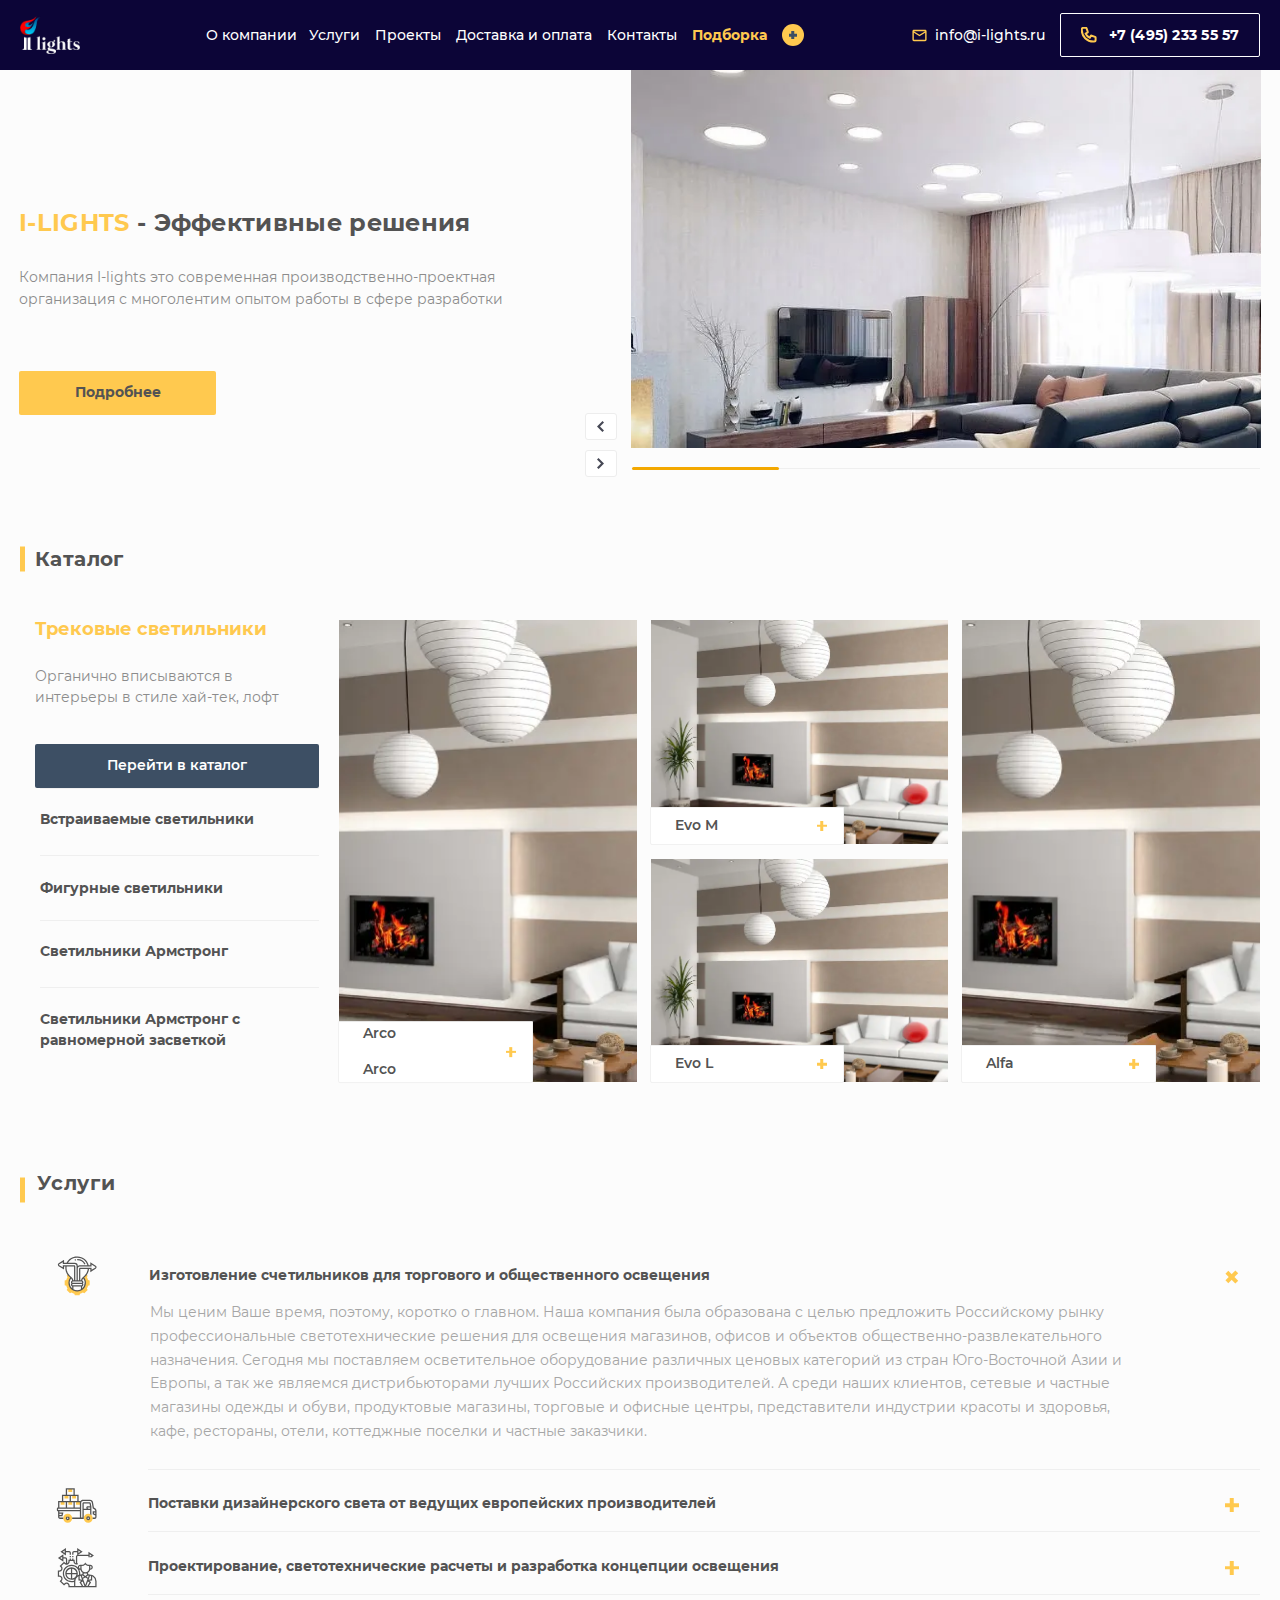
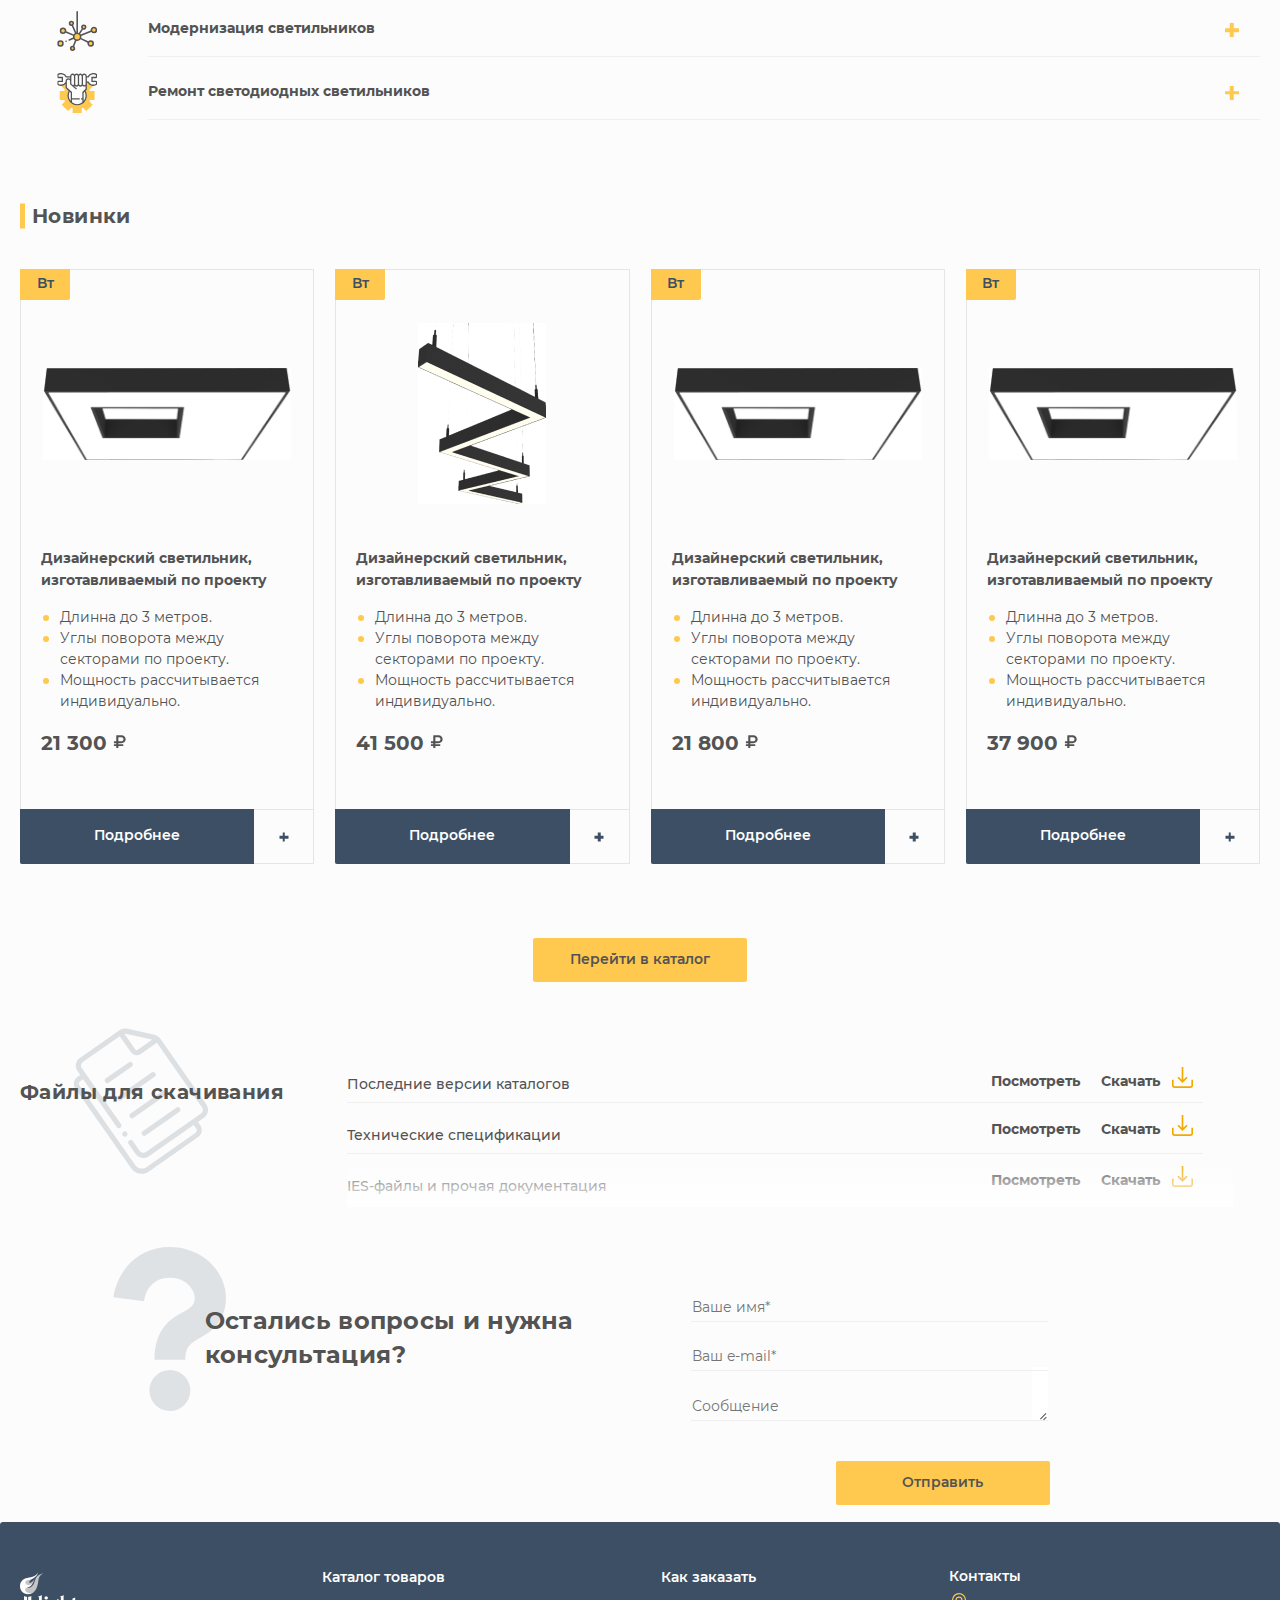
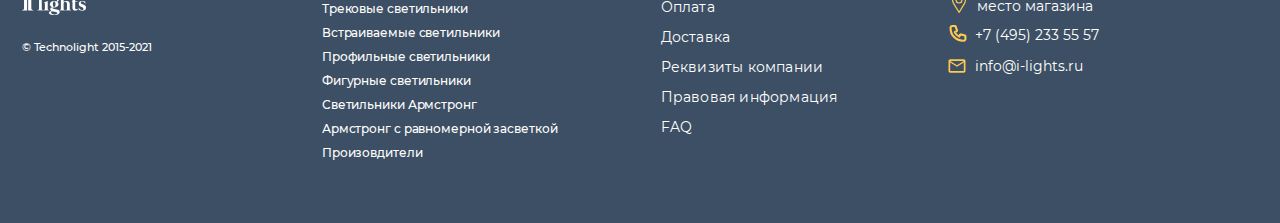
==== commit 60a64621: "f" ====
--- a/index.html
+++ b/index.html
@@ -942,7 +942,7 @@
         Перейти в каталог
       </a>
     </section>
-    <section class="section container container--outline-mb  files">
+    <section class="section container container--outline-mb files">
       <header class="section__header files__header">
         <h2 class="section__header-title files__header-title">
           Файлы для скачивания
@@ -1102,8 +1102,10 @@
             height="42" loading="lazy">
       </a>
       <p class="footer__copyright">
-        ©&nbsp;Technolight
-        <time datetime="2015-01-01/2021-12-31">2015-2021</time>
+        <span>©&nbsp;Technolight </span><!--
+        --><time datetime="2015-01-01">2015</time><!--
+        --><span>-</span><!--
+        --><time datetime="2021-12-31">2021</time>
       </p>
       <dl class="footer__navigation">
         <div class="footer__navigation-block footer__catalog"> 
@@ -1204,8 +1206,8 @@
                   <a class="footer__address-link footer__address-link--place
                     link-icon" href="#">
                     <div class="link-icon__inner"> 
-                      <svg class="footer__address-icon footer__address-icon--place
-                         link-icon__inner-icon  
+                      <svg class="footer__address-icon 
+                        footer__address-icon--place link-icon__inner-icon  
                           link-icon__inner-icon--light-orange" width="20" 
                             height="20" xmlns="http://www.w3.org/2000/svg">
                           <path d="M10 0a7.04 7.04 0 0 0-7.031 7.031c0 1.31.363 2.589 1.05 3.698l5.58 8.994a.586.586 0 0 0 .499.277h.004a.586.586 0 0 0 .498-.285l5.44-9.081a7.023 7.023 0 0 0 .991-3.603A7.04 7.04 0 0 0 10 0Zm5.034 10.032-4.945 8.256-5.075-8.177a5.852 5.852 0 0 1-.881-3.08A5.88 5.88 0 0 1 10 1.164c3.23 0 5.863 2.636 5.863 5.867 0 1.06-.29 2.097-.83 3.001Z" fill="#F3A800"/><path d="M10 3.516A3.52 3.52 0 0 0 6.484 7.03 3.511 3.511 0 0 0 10 10.547a3.509 3.509 0 0 0 3.516-3.516A3.52 3.52 0 0 0 10 3.516Zm0 5.867A2.353 2.353 0 0 1 7.648 7.03 2.36 2.36 0 0 1 10 4.68a2.357 2.357 0 0 1 2.348 2.351A2.349 2.349 0 0 1 10 9.383Z"/>
@@ -1222,7 +1224,8 @@
                     <div class="link-icon__inner"> 
                       <svg class="link-icon__inner-icon footer__address-icon
                         footer__address-icon--tel link-icon__inner-icon--stroke 
-                        link-icon__inner-icon--light-orange" width="18" height="18" viewBox="0 0 16 17" xmlns="http://www.w3.org/2000/svg">
+                          link-icon__inner-icon--light-orange" width="18" 
+                            height="18" viewBox="0 0 16 17" xmlns="http://www.w3.org/2000/svg">
                         <path d="M1 3.43975C1 3.03091 1.16389 2.6388 1.45561 2.34971C1.74733 2.0606 2.143 1.89819 2.55556 1.89819H5.10667C5.26984 1.89831 5.42884 1.94929 5.56117 2.04391C5.69349 2.13852 5.79244 2.27199 5.844 2.42541L7.00911 5.88852C7.06814 6.06452 7.06116 6.25571 6.98944 6.42702C6.91773 6.59833 6.78608 6.73827 6.61867 6.82116L4.86322 7.69214C5.72369 9.57942 7.24902 11.091 9.15344 11.9438L10.0323 10.2041C10.116 10.0382 10.2572 9.90773 10.4301 9.83663C10.6029 9.76561 10.7959 9.75869 10.9734 9.81716L14.468 10.9718C14.6229 11.023 14.7577 11.1211 14.8532 11.2524C14.9487 11.3837 15 11.5414 15 11.7033V14.2306C15 14.6395 14.8361 15.0316 14.5444 15.3207C14.2527 15.6098 13.857 15.7722 13.4444 15.7722H12.6667C6.22356 15.7722 1 10.5956 1 4.21053V3.43975Z" stroke="#F3A800" stroke-width="2" stroke-linecap="round" stroke-linejoin="round" />
                       </svg> 
                       <span class="link-icon__inner-label">
--- a/styles/styles.min.css
+++ b/styles/styles.min.css
@@ -1 +1 @@
-/*! normalize.css v8.0.1 | MIT License | github.com/necolas/normalize.css */html{line-height:1.15;-webkit-text-size-adjust:100%}body{margin:0}main{display:block}h1{font-size:2em;margin:.67em 0}hr{box-sizing:content-box;height:0;overflow:visible}pre{font-family:monospace,monospace;font-size:1em}a{background-color:rgba(0,0,0,0)}abbr[title]{border-bottom:none;text-decoration:underline;-webkit-text-decoration:underline dotted;text-decoration:underline dotted}b,strong{font-weight:bolder}code,kbd,samp{font-family:monospace,monospace;font-size:1em}small{font-size:80%}sub,sup{font-size:75%;line-height:0;position:relative;vertical-align:baseline}sub{bottom:-0.25em}sup{top:-0.5em}img{border-style:none}button,input,optgroup,select,textarea{font-family:inherit;font-size:100%;line-height:1.15;margin:0}button,input{overflow:visible}button,select{text-transform:none}button,[type=button],[type=reset],[type=submit]{-webkit-appearance:button}button::-moz-focus-inner,[type=button]::-moz-focus-inner,[type=reset]::-moz-focus-inner,[type=submit]::-moz-focus-inner{border-style:none;padding:0}fieldset{padding:.35em .75em .625em}legend{box-sizing:border-box;color:inherit;display:table;max-width:100%;padding:0;white-space:normal}progress{vertical-align:baseline}textarea{overflow:auto}[type=checkbox],[type=radio]{box-sizing:border-box;padding:0}[type=number]::-webkit-inner-spin-button,[type=number]::-webkit-outer-spin-button{height:auto}[type=search]{-webkit-appearance:textfield;outline-offset:-2px}[type=search]::-webkit-search-decoration{-webkit-appearance:none}::-webkit-file-upload-button{-webkit-appearance:button;font:inherit}details{display:block}summary{display:list-item}template{display:none}[hidden]{display:none}*,*::before,*::after{box-sizing:border-box}html{height:100%;scroll-behavior:smooth}body{min-height:100%;padding:0;line-height:1.5}img{display:block;max-width:100%;height:auto}svg *{transition-property:fill,stroke !important}svg *[fill]{fill:currentColor}svg *[stroke]{stroke:currentColor}input,textarea,select,button{font:inherit}:is(h1,h2,h3,h4,h5,h6,p,dl):where([class]){margin-block:0}dd:where([class]){margin-left:0}:is(blockquote,figure):where([class]){margin:0}:is(ul,ol):where([class]){padding-left:0;margin-block:0}fieldset:where([class]){margin-left:0;padding:0;border:none}ul:where([class]){list-style:none}p{--paragraphMarginBottom: 24px;margin-block:0}p:where(:not([class]):not(:last-child)){margin-bottom:var(--paragraphMarginBottom)}@media(prefers-reduced-motion: reduce){*{animation-duration:.01ms !important;animation-iteration-count:1 !important;transition-duration:.01ms !important;scroll-behavior:auto !important}}@font-face{font-family:"Montserrat";src:local("Montserrat Bold"),local("Montserrat-Bold"),url("../fonts/Montserrat-Bold.woff2") format("woff2"),url("../fonts/Montserrat-Bold.woff") format("woff");font-weight:700;font-style:normal;font-display:swap}@font-face{font-family:"Montserrat";src:local("Montserrat SemiBold"),local("Montserrat-SemiBold"),url("../fonts/Montserrat-SemiBold.woff2") format("woff2"),url("../fonts/Montserrat-SemiBold.woff") format("woff");font-weight:600;font-style:normal;font-display:swap}@font-face{font-family:"Montserrat";src:local("Montserrat Medium"),local("Montserrat-Medium"),url("../fonts/Montserrat-Medium.woff2") format("woff2"),url("../fonts/Montserrat-Medium.woff") format("woff");font-weight:500;font-style:normal;font-display:swap}@font-face{font-family:"Montserrat";src:local("Montserrat Regular"),local("Montserrat-Regular"),url("../fonts/Montserrat-Regular.woff2") format("woff2"),url("../fonts/Montserrat-Regular.woff") format("woff");font-weight:400;font-style:normal;font-display:swap}:root{--color-blue: #00bfff;--color-dark: #000000;--color-dark-blue: #0C0537;--color-pale-blue: #3D4F64;--color-grey: #e5e5e5;--color-grey-alt: #eaeaea;--color-dark-gray: #464855;--color-light-grey: #EFEFEF;--color-warm-grey: #8C8C8C;--color-dirty-grey: #535353;--color-orange: #f3a800;--color-light-orange: #FFC94F;--color-light: #ffffff;--scrollbar-color: var(--color-light-orange) var(--color-grey);--border-light: 1px solid var(--color-light);--border-grey: 1px solid var(--color-grey);--border-light-grey: 1px solid var(--color-light-grey);--border-dirty-grey: 1px solid var(--color-dirty-grey);--border-grey-alt: 1px solid var(--color-grey-alt);--border-light-blue: 1px solid var(--color-light-blue);--border-orange: 2px solid var(--color-orange);--border-radius: 2px;--border-radius-top: 3px 3px 0 0;--border-radius-bottom: 0 0 2px 2px;--border-radius-bottom-left: 0 0 0 2px;--border-radius-bottom-right: 0 0 2px 0px;--shadow-orange: 0 4px 10px 0 rgba(243, 168, 0, 0.25);--font-family-base: "Montserrat", sans-serif;--letter-spacing: 0.025rem;--letter-spacing-little: 0.013rem;--letter-spacing-very-little: 0.002rem;--letter-spacing-big: 0.05rem;--container-width: 1280px;--container-padding-x: 20px;--button-height: 44px;--button-height-small: 27px;--buttom-height-big: 55px;--input-height: 26px;--outline-size: 1px;--outline-size-big: 2px;--outline-color: var(--color-blue);--outline: var(--outline-size) solid var(--outline-color);--outline-big: var(--outline-size-big) solid var(--outline-color);--transition-duration: 1s}body{font-family:var(--font-family-base);font-size:0.875rem;font-weight:700;color:var(--color-dirty-grey);background-color:#fcfcfc}:where(a,button,input,textarea,summary,svg *){outline-color:var(--outline-color);outline-offset:0}:where(a,button,input,textarea,summary,svg *):focus-visible{outline:var(--outline)}a{text-decoration:none;color:inherit}h1,.h1{font-size:clamp(1.5rem,1.875vw,2.25rem);font-weight:800}h2,.h2{font-size:clamp(1.125rem,1.5625vw,1.875rem);font-weight:800}h3,.h3{font-size:clamp(0.875rem,0.8333333333vw,1rem);font-weight:700}h4,.h4{font-size:0.875rem;font-weight:700}:where(.reset-link){color:inherit}:where(.reset-link),:where(.reset-link):hover{text-decoration:none}:where(.reset-button){padding:0;border:none;background-color:rgba(0,0,0,0);outline:none}:where(.reset-input-text){padding:0;border:none;background-color:rgba(0,0,0,0);outline:none}:where(.reset-input-range){-webkit-appearance:none;-moz-appearance:none;appearance:none;background-color:rgba(0,0,0,0)}@supports selector(::-webkit-slider-runnable-track){:where(.reset-input-range)::-webkit-slider-runnable-track,:where(.reset-input-range)::-webkit-slider-thumb{-webkit-appearance:none;appearance:none}}:where(.reset-input-number){padding:0;border:none;background-color:none;outline:none}@supports selector(::-webkit-inner-spin-button){:where(.reset-input-number)::-webkit-outer-spin-button,:where(.reset-input-number)::-webkit-inner-spin-button{margin:0;-webkit-appearance:none;appearance:none}}@supports not selector(::-webkit-inner-spin-button){:where(.reset-input-number){-webkit-appearance:textfield;-moz-appearance:textfield;appearance:textfield}}.container{max-width:calc(var(--container-width) + var(--container-padding-x)*2);padding-inline:var(--container-padding-x);margin-inline:auto}@media(max-width: 500px){.container--outline-mb{padding-inline:calc(var(--container-padding-x) - var(--outline-size))}}@media(max-width: 767px){.container--outline-ts{padding-inline:calc(var(--container-padding-x) - var(--outline-size))}}@media(max-width: 500px){.container{--container-padding-x: 10px}.container--outline-mb{--container-padding-x: 8px}}.visually-hidden{position:absolute !important;width:1px !important;height:1px !important;margin:-1px !important;border:0 !important;padding:0 !important;white-space:nowrap !important;-webkit-clip-path:inset(100%) !important;clip-path:inset(100%) !important;clip:rect(0 0 0 0) !important;overflow:hidden !important}@media(max-width: 500px){.hidden-mobile{display:none !important}}@media(max-width: 767px){.hidden-tablet-s{display:none !important}}@media(min-width: 501px){.visible-mobile{display:none !important}}@media(min-width: 1025px){.visible-tablet{display:none !important}}@media(min-width: 768px){.visible-tablet-s{display:none !important}}@media(max-width: 767px){.hidden-tablet-s{display:none !important}}.button{display:inline-flex;justify-content:center;align-items:center;width:245px;height:var(--button-height);padding-block:16px 18px;color:var(--color-light);font-weight:600;border-radius:var(--border-radius);background-color:var(--color-pale-blue);transition-property:color,background-color,box-shadow;transition-duration:var(--transition-duration)}.button:focus-visible{outline:var(--outline-big);outline-offset:-1px}@media(hover: hover){.button:hover{color:var(--color-pale-blue);background-color:var(--color-light-orange)}}@media(hover: none){.button:active{transition-duration:0s;color:var(--color-pale-blue);background-color:var(--color-light-orange)}}.button--light{color:var(--color-dirty-grey);font-weight:500;border:var(--border-grey);border-radius:var(--border-radius);background-color:var(--color-light)}@media(hover: hover){.button--light:hover{color:var(--color-light);background-color:var(--color-pale-blue)}}@media(hover: none){.button--light:active{transition-duration:0s;color:var(--color-light);background-color:var(--color-pale-blue)}}.button--dark-blue{padding:13px 23px 14px 30px;color:var(--color-light);font-weight:700;line-height:1;border:var(--border-light);border-radius:var(--border-radius);background-color:var(--color-dark-blue)}.button--dark-blue svg{color:var(--color-light-orange)}@media(hover: hover){.button--dark-blue:hover{background-color:rgba(0,0,0,0)}}@media(hover: none){.button--dark-blue:active{background-color:rgba(0,0,0,0)}}.button--light-orange{padding-block:13px 14px;color:var(--color-dirty-gray);background-color:var(--color-light-orange)}@media(hover: hover){.button--light-orange:hover{color:var(--color-light);background-color:var(--color-pale-blue)}}@media(hover: none){.button--light-orange:active{color:var(--color-light);background-color:var(--color-pale-blue)}}.button--little{width:214px}.button--little-pd{padding-inline:27px}.button--very-little{width:197px}.cross-button{width:22px;aspect-ratio:1;display:flex;justify-content:center;align-items:center;border-radius:50%;background-color:var(--color-light-orange)}.cross-button--rotated{width:30px;aspect-ratio:1;background:none;rotate:45deg}.burger-button{--burgerButtonBgColor: var(--color-light-orange);width:30px;aspect-ratio:1;display:flex;justify-content:center;align-items:center}@media(hover: hover){.burger-button:hover::after{--burgerButtonBgColor: var(--color-blue)}}@media(hover: none){.burger-button:active::after{transition-duration:0s}.burger-button:active::after{--burgerButtonBgColor: var(--color-blue)}}.burger-button::after{content:"";width:30px;height:1px;background-color:var(--burgerButtonBgColor);box-shadow:0 -9px var(--burgerButtonBgColor),0 9px var(--burgerButtonBgColor);transition-duration:var(--transition-duration)}.link-icon{--linkIconInnerGap: 10px}@media(hover: hover){.link-icon:hover .link-icon__inner-label{color:var(--color-light-orange)}.link-icon:hover .link-icon__inner-icon{fill:var(--color-blue)}.link-icon:hover .link-icon__inner-icon--stroke{fill:none;stroke:var(--color-blue)}.link-icon:hover .link-icon__inner-icon--hover-bg{fill:none;stroke:none;background-color:var(--color-blue)}.link-icon:hover .link-icon__inner-icon--light-orange{color:var(--color-blue)}}@media(hover: none){.link-icon:active *{transition-duration:0s}.link-icon:active .link-icon__inner-label{color:var(--color-light-orange)}.link-icon:active .link-icon__inner-icon{fill:var(--color-blue)}.link-icon:active .link-icon__inner-icon--stroke{fill:none;stroke:var(--color-blue)}.link-icon:active .link-icon__inner-icon--hover-bg{fill:none;stroke:none;background-color:var(--color-blue)}.link-icon:active .link-icon__inner-icon--light-orange{color:var(--color-blue)}}.link-icon__inner{position:relative;display:flex;justify-content:center;align-items:center;-moz-column-gap:var(--linkIconInnerGap);column-gap:var(--linkIconInnerGap);fill:var(--color-light-orange)}.link-icon__inner-icon{fill:var(--color-light-orange);color:var(--color-pale-blue);transition-duration:var(--transition-duration)}.link-icon__inner-icon--stroke{fill:none;stroke:var(--color-light-orange)}.link-icon__inner-icon--light-orange{color:var(--color-light-orange)}.link-icon__inner-label{transition-duration:var(--transition-duration)}.link-icon__inner-label--light-yellow{color:var(--color-light-orange)}.main-heading{font-size:clamp(1.125rem,1.25vw,1.5rem);margin-bottom:39px}.header{--headerMenuListGap: 37px;--headerHeight: calc(70px - var(--outline-size));--headerContactsContainerGap: 20px;font-weight:500;color:var(--color-light);background-color:var(--color-dark-blue)}@media(max-width: 1280px){.header{--headerMenuListGap: 15px;--headerContactsContainerGap: 15px}}@media(max-width: 1024px){.header{--headerContactsContainerGap: 12px}}@media(max-width: 500px){.header{--headerContactsContainerGap: 9px}}.header__mb{margin-bottom:16px}.header__inner{display:flex;justify-content:space-between;align-items:center;-moz-column-gap:20px;column-gap:20px;height:70px}@media(max-width: 1024px){.header__inner{display:grid;grid-template-columns:repeat(3, auto)}}@media(max-width: 500px){.header__inner{grid-template-columns:repeat(2, auto)}}.header__logo{margin-right:calc(77px - var(--headerMenuListGap));flex-shrink:0}@media(max-width: 1280px){.header__logo{width:60px;margin-right:var(--headerMenuListGap)}}@media(max-width: 1150px){.header__logo{margin-right:0}}@media(max-width: 1024px){.header__logo{width:75px;margin-right:0}}@media(max-width: 500px){.header__logo{padding-bottom:4px}}.header__burger-button{padding-bottom:1px}@media(max-width: 1024px){.header__menu{display:none}}.header__menu-list{display:flex;align-items:center;-moz-column-gap:var(--headerMenuListGap);column-gap:var(--headerMenuListGap);max-width:750px}.header__menu-item{position:relative;display:flex;align-items:center;transition-duration:var(--transition-duration)}.header__menu-item::after{position:absolute;bottom:-1px;left:50%;translate:-50%;content:"";display:block;width:0%;height:3px;background-color:var(--color-blue);transition-duration:var(--transition-duration)}.header__menu-item:first-child{position:relative;left:3px}@media(hover: hover){.header__menu-item:hover::after{width:100%}}@media(hover: none){.header__menu-item:active::after{transition-duration:0s}.header__menu-item:active::after{width:100%}}.header__menu-link{display:inline-flex;align-items:center;height:var(--headerHeight)}.header__menu-link--big{-moz-column-gap:18.5px;column-gap:18.5px;font-weight:700}@media(max-width: 1280px){.header__menu-link--big{-moz-column-gap:var(--headerMenuListGap);column-gap:var(--headerMenuListGap)}}.header__menu-link--current-link{text-shadow:0 0 6px var(--color-light)}@media(max-width: 1280px){.header__menu-cross-button{width:15px;height:15px;font-size:.75rem}}.header__contacts-list{display:flex;align-items:center;-moz-column-gap:var(--headerContactsContainerGap);column-gap:var(--headerContactsContainerGap);font-style:normal}@media(max-width: 500px){.header__contacts{display:none}}.header__email{display:flex;height:var(--headerHeight)}.header__email-inner{-moz-column-gap:8px;column-gap:8px;white-space:nowrap}.header__tel{font-weight:700}@media(max-width: 1024px){.header__tel{font-weight:500}}.header__tel-inner{-moz-column-gap:12px;column-gap:12px;letter-spacing:var(--letter-spacing-little);white-space:nowrap}.header__tel-inner:focus-visible{outline:var(--outline)}@media(max-width: 1024px){.header__tel-inner:focus-visible{outline-offset:0}}@media(max-width: 1280px){.header__tel{width:200px;padding:0}}@media(max-width: 1024px){.header__tel{width:auto;height:var(--headerHeight);padding:0;border:none;border-radius:0}}.header svg{flex-shrink:0;color:var(--color-light-orange)}.mobile-overlay{--mobileOverlayLinkPaddingBlock: 8px;width:100%;height:100%;padding:0 12px;font-size:1rem;color:var(--color-light);font-weight:500;border:none;background-color:var(--color-dark-blue)}.mobile-overlay:modal{max-width:100%;max-height:100%}.mobile-overlay__close-button{color:var(--color-light-orange)}.mobile-overlay__close-button-wrapper{display:flex;justify-content:flex-end;margin:20px 8.5px 36px 0}@media(max-width: 500px){.mobile-overlay__close-button-wrapper{margin-right:-2.5px}}.mobile-overlay__list{display:flex;justify-content:center;align-items:center;flex-direction:column;margin-bottom:30px}.mobile-overlay__item{display:inline-flex}.mobile-overlay__item--relative-left{position:relative;left:15px}.mobile-overlay__link{padding-block:var(--mobileOverlayLinkPaddingBlock);transition-duration:var(--transition-duration)}@media(hover: hover){.mobile-overlay__link:hover{color:var(--color-blue)}}@media(hover: none){.mobile-overlay__link:active{transition-duration:0s;color:var(--color-blue)}}.mobile-overlay__link--big{font-weight:700;-moz-column-gap:15.5px;column-gap:15.5px}.mobile-overlay__link--current-link{text-shadow:0 0 6px var(--color-light)}.mobile-overlay__link-icon{color:var(--color-dark)}.mobile-overlay__contacts-list{display:flex;justify-content:center;align-items:center;flex-direction:column;row-gap:18px;font-style:normal;font-size:0.875rem;border-top:var(--border-dirty-grey)}.mobile-overlay__email{display:flex;padding-left:6px;padding-block:var(--mobileOverlayLinkPaddingBlock)}.mobile-overlay__email-inner{position:relative;left:-6px}.mobile-overlay__tel-inner{-moz-column-gap:8px;column-gap:8px;margin-left:-7px;letter-spacing:var(--letter-spacing-little)}.shadow:focus-within{box-shadow:var(--shadow-orange);transition-duration:var(--transition-duration)}@media(hover: none){.shadow:focus-within{transition-duration:0s}}@media(hover: hover){.shadow:hover{box-shadow:var(--shadow-orange)}}@media(hover: none){.shadow:active{transition-duration:0s;box-shadow:var(--shadow-orange)}}.shadow--bottom-light:focus-within{box-shadow:0 0 15px 0 rgba(255,201,79,.3)}@media(hover: hover){.shadow--bottom-light:hover{box-shadow:0 0 15px 0 rgba(255,201,79,.3)}}@media(hover: none){.shadow--bottom-light:active{transition-duration:0s;box-shadow:0 0 15px 0 rgba(255,201,79,.3)}}.pagination-button{position:relative;width:24px;aspect-ratio:1;display:flex;justify-content:center;align-items:center;font-size:0.75rem;padding:7px 8px;color:var(--color-dark-gray);font-weight:400;line-height:1;text-transform:uppercase;border:1px solid #ececec;border-radius:var(--border-radius);background-color:var(--color-light);transition-property:color,background-color,border-color,box-shadow;transition-duration:var(--transition-duration)}@media(hover: hover){.pagination-button:hover{color:var(--color-light);border-color:var(--color-pale-blue);background-color:var(--color-pale-blue)}}@media(hover: none){.pagination-button:active{transition-duration:0s;color:var(--color-light);border-color:var(--color-pale-blue);background-color:var(--color-pale-blue)}}.pagination-button:disabled{color:#c4c4c4}@media(hover: hover){.pagination-button:disabled:hover{border-color:#ececec;background-color:var(--color-light);cursor:auto}}@media(hover: none){.pagination-button:disabled:active{border-color:#ececec;background-color:var(--color-light);cursor:auto}}@media(hover: none){.pagination-button:focus-within{transition-duration:0s}}.pagination-button--elongated{width:32px;height:27px;padding:8px 12px;border:1px solid #ededed;border-radius:3px}@media(max-width: 1024px){.pagination-button--elongated{width:42px;height:37px}}@media(hover: hover){.pagination-button--current:hover{color:var(--color-dark-gray);border-color:var(--color-light-orange);background-color:var(--color-light-orange);-webkit-user-select:none;-moz-user-select:none;user-select:none}}@media(hover: none){.pagination-button--current:active{transition-duration:0s;color:var(--color-dark-gray);border-color:var(--color-light-orange);background-color:var(--color-light-orange);-webkit-user-select:none;-moz-user-select:none;user-select:none}}.pagination-button__icon{position:absolute}.pagination-button__icon--to-right{scale:-1 1}.pagination{--paginationColumnGap: 12px;--paginationItemsSize: 24px;display:flex;-moz-column-gap:var(--paginationColumnGap);column-gap:var(--paginationColumnGap);justify-content:center;height:var(--paginationItemsSize);padding-left:340px}.pagination__list{display:flex;-moz-column-gap:var(--paginationColumnGap);column-gap:var(--paginationColumnGap)}.pagination__button{cursor:pointer}.pagination__link{height:var(--paginationItemsSize)}.pagination__link--current{font-weight:700;border-color:var(--color-light-orange);background-color:var(--color-light-orange)}.fade{position:relative}.fade::after{position:absolute;bottom:0;left:0;content:"";width:calc(100% - 10px);height:40%;background:linear-gradient(transparent, var(--color-light));pointer-events:none}.fade--little::after{width:97%;height:25%}@media(max-width: 500px){.fade--mobile-hidden::after{display:none}}.scrollbar{--scrollbar-size: 1px}.scrollbar:focus-visible{outline:var(--outline)}@supports not selector(::-webkit-scrollbar){.scrollbar{scrollbar-width:thin;scrollbar-color:var(--scrollbar-color)}}@supports selector(::-webkit-scrollbar){.scrollbar::-webkit-scrollbar{width:calc(var(--scrollbar-size) + 1px);height:calc(var(--scrollbar-size) + 1px)}.scrollbar::-webkit-scrollbar-track{box-shadow:inset 0 0 var(--scrollbar-size) var(--scrollbar-size) var(--color-light-grey);border:solid 1px rgba(0,0,0,0)}.scrollbar::-webkit-scrollbar-thumb{box-shadow:inset 0 0 var(--scrollbar-size) var(--scrollbar-size) var(--color-light-orange);border:solid var(--scrollbar-size) rgba(0,0,0,0);border-radius:3px;background-color:var(--color-light-orange)}}.slider{--sliderImageHeight: 448px;--sliderMirrorElementsPadding: 3px;position:relative;min-height:477px;margin-left:-1px;margin-bottom:98px}@media(max-width: 1280px){.slider{min-height:407px;--sliderImageHeight: 378px;margin-bottom:69px}}@media(max-width: 1024px){.slider{margin-bottom:169px}}@media(max-width: 500px){.slider{margin-left:0px;margin-bottom:33.5px}}@media(max-width: 500px){.slider__list{display:flex;width:100%;gap:var(--container-padding-x);padding-bottom:calc(var(--container-padding-x)*2);padding-inline:var(--outline-size);overflow-x:auto;scroll-snap-type:x mandatory}}.slider__list:focus-visible{outline-offset:calc(var(--outline-size)*-1)}.slider__slide{display:none}.slider__slide--current-slide{display:flex}@media(max-width: 1024px){.slider__slide{flex-direction:column-reverse}}@media(max-width: 500px){.slider__slide{display:flex;width:calc(100vw - var(--container-padding-x)*2);scroll-snap-align:center}}.slider__slide-content{margin-right:140px;margin-top:140px;font-weight:400}@media(max-width: 1280px){.slider__slide-content{margin-right:108px}}@media(max-width: 1024px){.slider__slide-content{margin-right:0;margin-top:0}}.slider__slide-link{margin-top:64px;font-weight:700}@media(max-width: 1280px){.slider__slide-link{margin-top:60px}}@media(max-width: 1024px){.slider__slide-link{margin-top:40px}}@media(max-width: 500px){.slider__slide-link{margin-top:10px;margin-left:calc(var(--sliderMirrorElementsPadding) - 1px)}}.slider__slide-heading{margin-bottom:54px;line-height:1.11;letter-spacing:.02rem}@media(max-width: 1280px){.slider__slide-heading{margin-bottom:30px}}@media(max-width: 1024px){.slider__slide-heading{margin-bottom:20px}}@media(max-width: 500px){.slider__slide-heading{margin-bottom:15px;line-height:1.3}}.slider__slide-heading-text--light-orange{color:var(--color-light-orange)}.slider__slide-description{position:relative;color:var(--color-warm-grey);line-height:1.57}@media(min-width: 501px){.slider__slide-description::after{display:none}}@media(max-width: 500px){.slider__slide-description p{--paragraphMarginBottom: 8px}}@media(max-width: 500px){.slider__slide-description-inner{height:110px;padding-right:20px;overflow-y:auto}}.slider__slide-media{width:50.7%;flex-shrink:0;align-self:flex-start}@media(max-width: 1024px){.slider__slide-media{width:100%;margin-bottom:55px}}@media(max-width: 500px){.slider__slide-media{padding-inline:var(--sliderMirrorElementsPadding);margin-bottom:42px}}.slider__slide-image{position:absolute;width:calc(50% - var(--container-padding-x)/2);height:var(--sliderImageHeight);background-color:var(--color-light-grey);-o-object-fit:cover;object-fit:cover}@media(max-width: 1024px){.slider__slide-image{position:static;width:100%;height:auto}}@media(max-width: 360px){.slider__slide-image{height:127px}}.slider__actions{position:absolute;bottom:0;left:calc(49% - 10px);translate:-100% 0px;display:flex;flex-direction:column;gap:10px}@media(max-width: 1024px){.slider__actions{left:50%;translate:-50% 130px;flex-direction:row;gap:20px}}.slider__pagination{position:absolute;top:calc(var(--sliderImageHeight) + 20px);right:var(--container-padding-x);width:calc(50.5% - var(--container-padding-x));height:1px;background-color:var(--color-light-grey)}@media(max-width: 1280px){.slider__pagination{width:calc(50.6% - var(--container-padding-x))}}@media(max-width: 1024px){.slider__pagination{top:auto;bottom:0;left:var(--container-padding-x);translate:0 50px;width:calc(100% - var(--container-padding-x)*2)}}.slider__pagination-list{display:flex;width:100%}.slider__pagination-item{position:relative;flex-basis:0;flex-grow:1}.slider__pagination-item:not(:first-child) .slider__pagination-button{padding-left:10px}.slider__pagination-item:not(:last-child) .slider__pagination-button{padding-right:10px}.slider__pagination-button{position:absolute;top:-16px;height:33px;width:100%;cursor:pointer}.slider__pagination-button--current-slide::after{content:"";display:flex;width:100%;height:3px;border-radius:3px;background-color:var(--color-orange)}.tabs-details{--tabsDetailsLinkPaddingBlock: 14px 18px;--tabsDetailsHeaderPaddingBlock: 0;--tabsDetailsAccordionMarginLeft: 5px;display:flex}@media(max-width: 767px){.tabs-details{display:block}}.tabs-details__navigation{width:305px}@media(max-width: 1024px){.tabs-details__navigation{width:255px}}@media(max-width: 767px){.tabs-details__navigation{width:100%}}.tabs-details__navigation-item{margin-right:25px;margin-left:var(--tabsDetailsAccordionMarginLeft)}.tabs-details__navigation-item:nth-child(even){--tabsDetailsHeaderPaddingBlock: 20px 25px}.tabs-details__navigation-item:nth-child(odd){--tabsDetailsHeaderPaddingBlock: 21.5px 21px}.tabs-details__navigation-item:first-child .tabs-details__accordion-header{padding-top:1.5px}.tabs-details__navigation-item:not(:last-child){border-bottom:var(--border-light-grey)}@media(max-width: 1280px){.tabs-details__navigation-item{margin-right:20px}}@media(max-width: 1024px){.tabs-details__navigation-item:last-child{border-bottom:var(--border-light-grey)}}@media(max-width: 767px){.tabs-details__navigation-item{margin-inline:0;padding-inline:23px}.tabs-details__navigation-item:nth-child(even){--tabsDetailsLinkPaddingBlock: 17px 14px}.tabs-details__navigation-item:nth-child(odd){--tabsDetailsLinkPaddingBlock: 14px 17px}}.tabs-details__navigation-link{display:block;padding-block:var(--tabsDetailsLinkPaddingBlock);transition-duration:var(--transition-duration)}@media(hover: hover){.tabs-details__navigation-link:hover{color:var(--color-light-orange);letter-spacing:.08rem}}@media(hover: none){.tabs-details__navigation-link:active{transition-duration:0s;color:var(--color-light-orange);letter-spacing:.08rem}}.tabs-details__navigation-link:focus-visible{color:var(--color-light-orange);letter-spacing:.08rem}@media(hover: none){.tabs-details__navigation-link:focus-visible{transition-duration:0s}}.tabs-details__accordion{transition-duration:var(--transition-duration)}.tabs-details__accordion[open]{margin-left:calc(var(--tabsDetailsAccordionMarginLeft)*-1)}.tabs-details__accordion[open] .tabs-details__accordion-header{margin-block:-2px 2px;color:var(--color-light-orange);font-size:1.125rem;transition-duration:var(--transition-duration)}@media(max-width: 1024px){.tabs-details__accordion[open] .tabs-details__accordion-header{font-size:1rem}}@media(hover: hover){.tabs-details__accordion[open] .tabs-details__accordion-header:hover{color:var(--color-blue)}}@media(hover: none){.tabs-details__accordion[open] .tabs-details__accordion-header:active{color:var(--color-blue)}}.tabs-details__accordion-header{padding-block:var(--tabsDetailsHeaderPaddingBlock);font-size:0.875rem;list-style:none;-webkit-user-select:none;-moz-user-select:none;user-select:none;cursor:pointer;transition-duration:var(--transition-duration)}@media(hover: hover){.tabs-details__accordion-header:hover{color:var(--color-blue) !important}}@media(hover: none){.tabs-details__accordion-header:active{color:var(--color-blue) !important}}.tabs-details__accordion-description{margin-bottom:34px;font-weight:400;font-size:0.875rem;line-height:1.57;color:var(--color-warm-grey)}.tabs-details__accordion-description p{--paragraphMarginBottom: 12px}.tabs-details__accordion-link{width:100%;margin-top:1px}.tabs-details__content{flex-shrink:10;margin-top:4px}@media(max-width: 1024px){.tabs-details__content{margin-left:auto}}.tabs-details__content-list{display:none}.tabs-details__content-list--current-list{display:grid;grid-template-columns:repeat(3, 1fr);grid-template-rows:repeat(2, 1fr);gap:22px 18px;min-height:462px}@media(max-width: 1280px){.tabs-details__content-list--current-list{gap:15px 14px}}@media(max-width: 1024px){.tabs-details__content-list--current-list{grid-template-columns:repeat(2, 1fr);grid-template-rows:repeat(2, 1fr)}}.tabs-details__content-item:first-child{grid-row:span 2}@media(max-width: 1024px){.tabs-details__content-item:first-child{grid-row:span 1}}.tabs-details__content-item:last-child{grid-area:3/4/1/3}@media(max-width: 1024px){.tabs-details__content-item:last-child{grid-row:span 1;grid-column:auto}}.tabs-details__content-image{height:100%;background-color:var(--color-light-grey);-o-object-fit:cover;object-fit:cover}.tabs-details__content-link{position:relative;translate:-1px calc(-100% + 1px);display:flex;align-items:center;width:65.36%;min-height:38px;padding-inline:24px 16px;background-color:var(--color-light);border-radius:var(--border-radius-bottom);border:1px solid #f1f1f1;transition:var(--transition-duration)}@media(hover: hover){.tabs-details__content-link:hover .tabs-details__content-link-icon{color:var(--color-blue)}}@media(hover: none){.tabs-details__content-link:active *::after,.tabs-details__content-link:active *::before{transition-duration:0s}.tabs-details__content-link:active .tabs-details__content-link-icon{color:var(--color-blue)}}.tabs-details__content-link-inner{display:flex;width:100%;justify-content:space-between;align-items:center;line-height:1.71}.tabs-details__content-link-description{font-weight:600}.tabs-details__content-link-description p{--paragraphMarginBottom: 12px}.tabs-details__content-link-icon{color:var(--color-light-orange)}.section{--sectionMargin: 20px}@media(max-width: 1280px){.section{--sectionMargin: 15px}}@media(max-width: 1024px){.section{--sectionMargin: 0px}}.section__header{position:relative}.section__header-title{position:relative;line-height:1.7}.section__header-title--little-lh{line-height:1.3}.section__header-title--orange{margin-left:var(--sectionMargin)}.section__header-title--orange::after{position:absolute;top:50%;left:50%;translate:-50% -50%;left:0;translate:calc(var(--sectionMargin)*-1) -50%;content:"";width:5px;height:25px;background-color:var(--color-light-orange)}@media(max-width: 1024px){.section__header-title--orange::after{display:none}}.section__body--with-margin{margin-left:var(--sectionMargin)}.cross-icon{--crossIconWidth: 12px;position:relative;width:var(--crossIconWidth);aspect-ratio:1}.cross-icon::after,.cross-icon::before{position:absolute;top:50%;left:50%;translate:-50% -50%;content:"";width:var(--crossIconWidth);height:3px;background-color:currentColor;transition-duration:var(--transition-duration)}.cross-icon::after{rotate:90deg}.cross-icon--pale-blue::after,.cross-icon--pale-blue::before{background-color:var(--color-pale-blue)}.cross-icon--little{--crossIconWidth: 10px}.cross-icon--little::after,.cross-icon--little::before{height:2.5px}.cross-icon--very-little{--crossIconWidth: 8px}.cross-icon--very-little::after,.cross-icon--very-little::before{height:2.5px}.cross-icon--big{--crossIconWidth: 14px}.cross-icon--big::after,.cross-icon--big::before{height:3.5px}.services{margin-bottom:91px}@media(max-width: 1280px){.services{margin-bottom:83px}}@media(max-width: 1024px){.services{margin-bottom:73px}}@media(max-width: 500px){.services{margin-bottom:41px}}.services__title{padding-block:20px 15px;line-height:1.57}@media(max-width: 500px){.services__title{margin-bottom:1px}}.services__header{margin-bottom:44px;letter-spacing:var(--letter-spacing-big)}@media(max-width: 1024px){.services__header{margin-bottom:28px}}@media(max-width: 767px){.services__header{margin-bottom:18px}}@media(max-width: 500px){.services__header{margin-bottom:7px}}.services__header-title{left:2px}.services__header-title::after{top:20px;left:-2px}@media(max-width: 767px){.services__header-title{left:-3px;letter-spacing:var(--letter-spacing)}}.services__item{position:relative;margin-left:128px;--servicesItemAfterHeigth: 40px;border-bottom:1px solid var(--color-light-grey)}.services__item:nth-child(1)::after{position:absolute;top:var(--servicesItemAfterHeigth);translate:-2% -60%;right:calc(100% + 50px);content:"";width:41px;height:var(--servicesItemAfterHeigth);background-image:url("/images/services/1.svg");background-size:contain;background-repeat:no-repeat}@media(max-width: 500px){.services__item:nth-child(1)::after{translate:-2% -50%;right:calc(100% + 20px)}}.services__item:nth-child(2)::after{position:absolute;top:var(--servicesItemAfterHeigth);translate:-2% -60%;right:calc(100% + 50px);content:"";width:41px;height:var(--servicesItemAfterHeigth);background-image:url("/images/services/2.svg");background-size:contain;background-repeat:no-repeat}@media(max-width: 500px){.services__item:nth-child(2)::after{translate:-2% -50%;right:calc(100% + 20px)}}.services__item:nth-child(3)::after{position:absolute;top:var(--servicesItemAfterHeigth);translate:-2% -60%;right:calc(100% + 50px);content:"";width:41px;height:var(--servicesItemAfterHeigth);background-image:url("/images/services/3.svg");background-size:contain;background-repeat:no-repeat}@media(max-width: 500px){.services__item:nth-child(3)::after{translate:-2% -50%;right:calc(100% + 20px)}}.services__item:nth-child(4)::after{position:absolute;top:var(--servicesItemAfterHeigth);translate:-2% -60%;right:calc(100% + 50px);content:"";width:41px;height:var(--servicesItemAfterHeigth);background-image:url("/images/services/4.svg");background-size:contain;background-repeat:no-repeat}@media(max-width: 500px){.services__item:nth-child(4)::after{translate:-2% -50%;right:calc(100% + 20px)}}.services__item:nth-child(5)::after{position:absolute;top:var(--servicesItemAfterHeigth);translate:-2% -60%;right:calc(100% + 50px);content:"";width:41px;height:var(--servicesItemAfterHeigth);background-image:url("/images/services/5.svg");background-size:contain;background-repeat:no-repeat}@media(max-width: 500px){.services__item:nth-child(5)::after{translate:-2% -50%;right:calc(100% + 20px)}}.services__item:first-child .services__accordion-header{padding-top:25px}@media(max-width: 1024px){.services__item{margin-left:120px;border-bottom:none}}@media(max-width: 500px){.services__item{margin-left:62px;border-bottom:none}}.services__accordion[open] .services__accordion-header{margin-left:1px;padding-bottom:15px;letter-spacing:var(--letter-spacing-very-little)}.services__accordion[open] .services__accordion-indicator{color:var(--color-light-orange)}.services__accordion[open] .services__accordion-indicator::after{rotate:135deg}.services__accordion[open] .services__accordion-indicator::before{rotate:45deg}.services__accordion-header{display:flex;justify-content:space-between;padding:23.5px 18px 17px 0;font-size:1rem;list-style:none;-webkit-user-select:none;-moz-user-select:none;user-select:none;cursor:pointer}@media(hover: hover){.services__accordion-header:hover .services__accordion-indicator{color:var(--color-blue)}}@media(hover: none){.services__accordion-header:active .services__accordion-indicator{color:var(--color-blue)}}@media(max-width: 767px){.services__accordion-header{padding-right:0}}@media(max-width: 500px){.services__accordion-header{padding-block:18px}}.services__accordion-indicator{display:block;align-self:flex-start;margin:5px 3px 0 20px;color:var(--color-light-orange)}.services__accordion-description{margin:0 136px 25px 2px;color:#a6a6a6;font-weight:400;line-height:1.7}@media(max-width: 1024px){.services__accordion-description{margin-right:46px;margin-bottom:15px}}@media(max-width: 767px){.services__accordion-description{margin-right:0;margin-bottom:0}}.services__accordion-description p{--paragraphMarginBottom: 25px}@media(max-width: 1024px){.services__accordion-description p{--paragraphMarginBottom: 15px}}@media(max-width: 360px){.services__accordion-description p{--paragraphMarginBottom: 10px}}.catalog-inner{margin-bottom:88px}@media(max-width: 1024px){.catalog-inner{margin-bottom:60px}}@media(max-width: 767px){.catalog-inner{margin-bottom:52px}}.catalog-inner__header{margin-bottom:64px;letter-spacing:var(--letter-spacing)}@media(max-width: 1280px){.catalog-inner__header{margin-bottom:44px}}@media(max-width: 1024px){.catalog-inner__header{margin-bottom:25px}}@media(max-width: 767px){.catalog-inner__header{left:-3px;margin-bottom:11px}}.grid{--gridColums: 1;display:grid;grid-template-columns:repeat(var(--gridColums), 1fr);gap:21px}.grid--2{--gridColums: 2}.grid--3{--gridColums: 3}.grid--4{--gridColums: 4}.grid--5{--gridColums: 5}.grid--6{--gridColums: 6}.grid--7{--gridColums: 7}.grid--8{--gridColums: 8}.grid--9{--gridColums: 9}.grid--10{--gridColums: 10}@media(max-width: 1024px){.grid--3{--gridColums: 2;gap:16px}}@media(max-width: 500px){.grid--3{gap:14px 15px}}@media(max-width: 1024px){.grid--4{--gridColums: 2;gap:16px}}@media(max-width: 500px){.grid--4{gap:14px 15px}}.product-card{--productCardWattsMinHeigth: 31px;--productCardImageHeight: 246px;--productCardFooterHeight: 55px;--productCardPaddingInline: 22px;position:relative;display:grid;grid-template-rows:var(--productCardImageHeight) 1fr auto;height:100%;padding-top:var(--productCardWattsMinHeigth);border:var(--border-grey);transition-duration:var(--transition-duration)}.product-card:focus-within{box-shadow:var(--shadow-orange);transition-duration:var(--transition-duration)}@media(hover: none){.product-card:focus-within{transition-duration:0s}}@media(hover: hover){.product-card:hover{box-shadow:var(--shadow-orange)}}@media(hover: none){.product-card:active{transition-duration:0s;box-shadow:var(--shadow-orange)}}.product-card--bottom-light:focus-within{box-shadow:0 0 15px 0 rgba(255,201,79,.3)}@media(hover: hover){.product-card--bottom-light:hover{box-shadow:0 0 15px 0 rgba(255,201,79,.3)}}@media(hover: none){.product-card--bottom-light:active{transition-duration:0s;box-shadow:0 0 15px 0 rgba(255,201,79,.3)}}.product-card:focus-within .product-card__body-price{color:var(--color-light-orange)}@media(hover: none){.product-card:focus-within .product-card__body-price{transition-duration:0s}}@media(hover: hover){.product-card:hover .product-card__body-price{color:var(--color-light-orange)}}@media(hover: none){.product-card:active *{transition-duration:0s}.product-card:active .product-card__body-price{color:var(--color-light-orange)}}@media(max-width: 1024px){.product-card{--productCardWattsMinHeigth: 25px;--productCardPaddingInline: 18px;--productCardImageHeight: 200px}}@media(max-width: 500px){.product-card{--productCardWattsMinHeigth: 20px;--productCardPaddingInline: 16px;--productCardImageHeight: 125px}}@media(max-width: 360px){.product-card--elongated-mb{padding-top:calc(var(--productCardWattsMinHeigth) + 10px)}.product-card--elongated-mb .product-card__header{height:105px;margin-block:9px 0}.product-card--elongated-mb .product-card__header-watts{top:9px}.product-card--elongated-mb .product-card__header-image{height:91%}.product-card--elongated-mb .product-card__body{margin-top:-9px}}.product-card__header{display:flex;justify-content:center;align-items:center;padding-inline:var(--productCardPaddingInline);margin-bottom:20px}.product-card__header-watts{position:absolute;top:-1px;left:-1px;display:flex;align-items:center;justify-content:center;min-width:50px;min-height:var(--productCardWattsMinHeigth);padding:4px 15px;font-weight:600;color:#3d4f64;line-height:1.4;border-radius:var(--border-radius-bottom-right);background-color:var(--color-light-orange)}@media(max-width: 1024px){.product-card__header-watts{min-width:44px;padding:2px 7.5px}}@media(max-width: 500px){.product-card__header-watts{top:-1.5px;min-width:35.5px;--productCardWattsMinHeigth: 0px;padding:0}}.product-card__header-image{height:100%;-o-object-fit:contain;object-fit:contain}.product-card__body{padding-inline:var(--productCardPaddingInline)}@media(max-width: 1024px){.product-card__body{--productCardPaddingInline: 10px}}@media(max-width: 500px){.product-card__body{--productCardPaddingInline: 8px;margin-left:1.5px}}.product-card__body-title{margin-left:-2px;margin-bottom:15px;line-height:1.6}@media(max-width: 1024px){.product-card__body-title{font-weight:500}}@media(max-width: 500px){.product-card__body-title{position:relative;bottom:1px;margin-bottom:16px;line-height:1.62;font-size:0.6875rem}}.product-card__body-list{padding-left:17px;margin-bottom:16px;font-weight:300;line-height:1.5}.product-card__body-item{position:relative}.product-card__body-item::before{position:absolute;right:calc(100% + 11px);top:8px;content:"";width:6px;aspect-ratio:1;border-radius:50%;background-color:var(--color-light-orange)}.product-card__body-price{width:-moz-fit-content;width:fit-content;margin-left:-2px;margin-bottom:6px;font-size:1.25rem;transition-duration:var(--transition-duration)}@media(max-width: 1024px){.product-card__body-price{margin-bottom:0px;font-size:1rem}}@media(max-width: 500px){.product-card__body-price{margin-left:-1px;font-size:0.875rem}}.product-card__body-price-currency{position:relative;top:-1px}@media(max-width: 1024px){.product-card__body-price-currency{top:0px;width:12px;height:11px}}@media(max-width: 500px){.product-card__body-price-currency{left:1.5px;width:10px;height:9px}}.product-card__footer{display:flex;margin-top:44px}@media(max-width: 1024px){.product-card__footer{--productCardFooterHeight: 38px;margin-top:25px}}@media(max-width: 500px){.product-card__footer{--productCardFooterHeight: 37px;margin-top:19px}}.product-card__footer-link{position:relative;left:-1px;bottom:-1px;flex-grow:1;width:auto;height:var(--productCardFooterHeight);border-radius:var(--border-radius-bottom-left)}@media(max-width: 500px){.product-card__footer-link{--productCardFooterHeight: 38px;bottom:0;font-size:0.75rem}}.product-card__footer-button{position:relative;bottom:-1px;display:flex;justify-content:center;align-items:center;height:var(--productCardFooterHeight);width:59px;margin-left:-1px;color:var(--color-pale-blue);border-top:var(--border-grey);transition-property:color,background-color;transition-duration:var(--transition-duration)}.product-card__footer-button:focus-visible{outline:var(--outline-big);outline-offset:-1px}@media(hover: hover){.product-card__footer-button:hover{color:var(--color-light-orange);background-color:var(--color-light-grey)}}@media(hover: none){.product-card__footer-button:active{color:var(--color-light-orange);background-color:var(--color-light-grey)}.product-card__footer-button:active *::after,.product-card__footer-button:active *::before{transition-duration:0s}}@media(max-width: 500px){.product-card__footer-button{--productCardFooterHeight: 37px;width:var(--productCardFooterHeight);aspect-ratio:1}}.product-card__footer-button-icon::after,.product-card__footer-button-icon::before{width:2.5px;height:9px}.new-items{display:flex;flex-direction:column;margin-bottom:35px}@media(max-width: 1024px){.new-items{margin-bottom:73px}}@media(max-width: 500px){.new-items{margin-bottom:36px}}.new-items__header{margin-bottom:44.5px}@media(max-width: 1280px){.new-items__header{margin-bottom:40px}}@media(max-width: 1024px){.new-items__header{margin-bottom:36px}}@media(max-width: 500px){.new-items__header{margin-bottom:26.5px}}.new-items__header-title{left:-3px;letter-spacing:var(--letter-spacing)}.new-items__header-title::after{left:3px}@media(max-width: 500px){.new-items__header-title{bottom:-1px;letter-spacing:var(--letter-spacing-little)}}.new-items__link{align-self:center;margin-top:82px}@media(max-width: 1280px){.new-items__link{margin-top:74px}}@media(max-width: 1024px){.new-items__link{margin-top:60px}}@media(max-width: 500px){.new-items__link{margin-top:39px}}.download-icon{--downloadIconSize: 21px}.download-icon::after{position:absolute;content:"";width:var(--downloadIconSize);aspect-ratio:1;background:url("../../images/files/arrow-down.svg") no-repeat center/contain}.files{--filesIconFocusDisplacement: 5px;display:flex;justify-content:space-between;margin-bottom:90px}@media(max-width: 1024px){.files{flex-direction:column}}@media(max-width: 767px){.files{margin-bottom:59px}}.files__header{letter-spacing:var(--letter-spacing)}.files__header-title{position:relative;margin-top:58px;font-size:1.25rem}.files__header-title::before{position:absolute;translate:calc(-50% + 1px) calc(-50% + 8px);z-index:-1;content:"";width:133px;height:133px;background:url("../../images/files/document.svg") center no-repeat}@media(max-width: 1420px){.files__header-title::before{translate:calc(40% + 1px) calc(-40% + 8px);rotate:-35deg}}@media(max-width: 1024px){.files__header-title::before{display:none}}@media(max-width: 1024px){.files__header-title{margin-block:0 18.5px;font-size:1.125rem}}@media(max-width: 500px){.files__header-title{margin-left:1px;letter-spacing:var(--letter-spacing-little)}}.files__body{flex-grow:1;margin-left:63px}@media(max-width: 1024px){.files__body{margin-left:0}}.files__list{max-height:145px;margin-top:45px;overflow-y:auto}@media(max-width: 1024px){.files__list{margin-top:0px}}@media(max-width: 500px){.files__list{max-height:none}}.files__item{margin-right:57px}@media(max-width: 1024px){.files__item{margin-right:20px}}@media(max-width: 500px){.files__item{margin-right:0}}.files__item:first-child{position:relative;margin-top:-10px}.files__item:first-child .files__actions{position:relative;top:3px}@media(max-width: 767px){.files__item:first-child{margin-top:1px}}.files__item-desktop{display:flex;justify-content:space-between;align-items:center;padding-block:17px 2px;border-bottom:var(--border-light-grey)}.files__item-tablet{margin-bottom:var(--outline-size)}.files__name{font-weight:500}.files__name-link{position:relative}@media(hover: hover){.files__name-link:hover{color:var(--color-light-orange);font-weight:700;text-decoration:underline;-webkit-text-decoration-skip-ink:none;text-decoration-skip-ink:none}}@media(hover: none){.files__name-link:active{transition-duration:0s;color:var(--color-light-orange);font-weight:700;text-decoration:underline;-webkit-text-decoration-skip-ink:none;text-decoration-skip-ink:none}}.files__name-link:focus-visible{color:var(--color-light-orange);font-weight:700;text-decoration:underline;-webkit-text-decoration-skip-ink:none;text-decoration-skip-ink:none}@media(hover: none){.files__name-link:focus-visible{transition-duration:0s}}@media(max-width: 767px){.files__name-link{display:flex;justify-content:space-between;-moz-column-gap:10px;column-gap:10px;padding-block:9.5px;margin-inline:var(--outline-size);font-size:0.875rem;font-weight:500;border-bottom:none;transition-duration:var(--transition-duration)}}.files__download-icon{position:relative;bottom:4px;left:0px;display:inline-flex;width:var(--downloadIconSize);aspect-ratio:1}@media(max-width: 500px){.files__download-icon{left:-2px;bottom:2.5px}}.files__actions{display:flex;margin-right:10px}.files__actions-link,.files__actions-download{position:relative;top:calc(-1*var(--filesIconFocusDisplacement) - 1px);padding-block:var(--filesIconFocusDisplacement);transition-duration:var(--transition-duration)}@media(hover: hover){.files__actions-link:hover,.files__actions-download:hover{color:var(--color-light-orange)}}@media(hover: none){.files__actions-link:active,.files__actions-download:active{transition-duration:0s;color:var(--color-light-orange)}}.files__actions-link{margin-right:21px}.files__actions-download{display:flex;-moz-column-gap:12px;column-gap:12px}.input-text{height:25px;min-height:25px;padding:0 1.3vw 4px 1px;font-weight:400;border-bottom:var(--border-light-grey);outline:none}.input-text:focus-visible{border-bottom:var(--outline)}@media(max-width: 767px){.input-text{padding-left:0;padding-right:3vw}}.input-text--textarea{position:relative;resize:vertical}.input-text--big-z-index{z-index:calc(var(--feedbackTextareaWrapperZIndex) + 1)}.feedback{--feedbackTextareaWrapperZIndex: 1;--feedbackFormWidth: 357px;margin-bottom:17.5px}@media(max-width: 767px){.feedback{margin-bottom:39.5px}}.feedback__body{display:flex;justify-content:center}@media(max-width: 767px){.feedback__body{flex-direction:column}}.feedback__description{position:relative;width:380px;margin:7px 106px 0 .5px;font-size:1.5rem;line-height:1.42;letter-spacing:.018rem}@media(max-width: 767px){.feedback__description{width:100%;margin:0 0 27px 0;font-size:1.125rem;line-height:1.6;letter-spacing:var(--letter-spacing-little)}}.feedback__description::before{content:"";position:absolute;top:-2px;right:calc(100% - 52px);translate:0 -55px;z-index:-1;width:164px;aspect-ratio:1;background:url("../../images/feedback/question.svg") center no-repeat}@media(max-width: 1150px){.feedback__description::before{translate:90px -55px}}@media(max-width: 1024px){.feedback__description::before{display:none}}@media(max-width: 500px){.feedback__description{left:-1px}}.feedback__form{display:flex;flex-direction:column;row-gap:23px;width:var(--feedbackFormWidth);margin-right:28px}.feedback__form-button{margin-top:17px;margin-left:auto;margin-right:-2px}@media(max-width: 767px){.feedback__form-button{width:100%;margin:15.5px 0 0 0}}.feedback__form-input{margin-bottom:1.5px}@media(max-width: 500px){.feedback__form-input{margin-bottom:1px}}@media(max-width: 767px){.feedback__form{width:100%;margin-right:0;row-gap:24px}}.feedback__textarea{width:100%;scrollbar-width:none}.feedback__textarea-wrapper{position:relative;display:inline-flex;width:var(--feedbackFormWidth);height:auto}.feedback__textarea-wrapper:focus-within::before{border-bottom:var(--outline)}.feedback__textarea-wrapper::before,.feedback__textarea-wrapper::after{position:absolute;content:"";display:block;background-color:var(--color-dirty-grey);pointer-events:none}.feedback__textarea-wrapper::before{left:100%;bottom:0;translate:-100% 0;z-index:var(--feedbackTextareaWrapperZIndex);width:1.25vw;height:6vh;border-bottom:var(--border-light-grey);background-color:var(--color-light)}@media(max-width: 1024px){.feedback__textarea-wrapper::before{height:100%;width:3vw}}.feedback__textarea-wrapper::after{right:0;bottom:0;width:8px;height:8px;z-index:2;background:url("../../images/feedback/corner.svg") no-repeat center/contain}@media(max-width: 767px){.feedback__textarea-wrapper::after{bottom:1px;background-image:url("../../images/feedback/corner-mobile.svg")}}@media(max-width: 767px){.feedback__textarea-wrapper{width:100%}}.footer{min-height:301px;padding-block:45px 29px;color:var(--color-light);border-radius:var(--border-radius-top);background-color:var(--color-pale-blue)}@media(max-width: 767px){.footer{padding-block:14px 27px}}.footer__inner{display:grid;grid-template-columns:auto 1fr;grid-template-rows:53px auto;-moz-column-gap:13.7%;column-gap:13.7%}@media(max-width: 767px){.footer__inner{grid-template-columns:auto;grid-template-rows:auto auto auto}}.footer__logo{display:inline-flex;align-self:flex-start;justify-self:left;margin-top:6px}@media(max-width: 767px){.footer__logo{justify-self:center;margin-bottom:17px}}@media(max-width: 500px){.footer__logo{justify-self:left}}.footer__copyright{grid-area:2/1/3/2;margin-top:18px;margin-left:2px;font-size:0.6875rem;font-weight:500;line-height:164%}@media(max-width: 767px){.footer__copyright{position:relative;left:-12px;grid-area:3/1/4/-1;margin-top:14px;text-align:center}}.footer__navigation{display:grid;grid-area:1/2/3/3;grid-template-columns:repeat(3, 1fr);row-gap:30px}@media(max-width: 767px){.footer__navigation{grid-template-columns:repeat(2, 1fr);grid-template-rows:auto auto;grid-area:2/1/3/-1;justify-items:center;border-bottom:var(--border-grey)}}.footer__navigation-item{display:inline-flex}.footer__navigation-link{display:inline;position:relative;-webkit-text-decoration-skip-ink:none;text-decoration-skip-ink:none;text-decoration-color:var(--color-light-orange);transition-duration:var(--transition-duration)}.footer__navigation-link:focus-visible{color:var(--color-light-orange)}@media(hover: none){.footer__navigation-link:focus-visible{transition-duration:0s}}@media(hover: hover){.footer__navigation-link:hover{color:var(--color-light-orange);text-decoration:underline;text-underline-offset:2px;text-decoration-color:var(--color-light-orange)}}@media(hover: none){.footer__navigation-link:active{transition-duration:0s;color:var(--color-light-orange);text-decoration:underline;text-underline-offset:2px;text-decoration-color:var(--color-light-orange)}}.footer__navigation-title{margin-bottom:6px;font-size:0.875rem;font-weight:600}.footer__navigation-description{font-size:0.875rem;font-weight:400}.footer__navigation-description--little-fs{font-size:0.75rem}.footer__navigation-list{display:flex;flex-direction:column;row-gap:4px}.footer__catalog-title{margin-bottom:12px}@media(max-width: 767px){.footer__catalog-title{margin:5px 0 8px 3px}}.footer__catalog-description{font-weight:500}.footer__catalog-list{row-gap:6px;letter-spacing:-0.1px;font-size:0.75rem}@media(max-width: 767px){.footer__catalog-list{margin-left:3px;row-gap:0;line-height:2}}.footer__address{text-transform:lowercase;font-style:normal}.footer__address-icon{position:relative}.footer__address-icon--place{top:-4px;left:2px}@media(max-width: 500px){.footer__address-icon--place{top:-1px;left:2px}}.footer__address-icon--tel{top:-3px;left:2px}@media(max-width: 500px){.footer__address-icon--tel{top:0;left:4px}}.footer__address-icon--mail{top:-1px;left:1px}@media(max-width: 500px){.footer__address-icon--mail{top:-0.5px;left:-2.5px}}.footer__address-link{display:inline-flex;padding-top:4px}@media(max-width: 767px){.footer__address-link--tel{position:relative;left:-6px}}.footer__address-link--mail{margin-top:2px}@media(max-width: 767px){.footer__address-link--mail{position:relative;left:-16px;margin-top:0px;padding-left:3px}}.footer__ordering{margin-inline:26px}@media(max-width: 1024px){.footer__ordering{font-size:0.75rem}}@media(max-width: 767px){.footer__ordering{margin-inline:20px 0}}.footer__ordering-title{margin-bottom:9px;font-weight:600}@media(max-width: 1024px){.footer__ordering-title{font-size:0.75rem}}@media(max-width: 767px){.footer__ordering-title{margin-block:6px 6.5px}}.footer__ordering-list{row-gap:9px;letter-spacing:var(--letter-spacing-little)}@media(max-width: 1024px){.footer__ordering-list{font-size:0.75rem}}@media(max-width: 767px){.footer__ordering-list{row-gap:0px;line-height:2.5}}@media(max-width: 767px){.footer__contacts{grid-column:1/-1;margin-bottom:19.5px}}.footer__contacts-title{margin:-1px 0 5px 2px}@media(max-width: 767px){.footer__contacts-title{margin-bottom:1px;text-align:center}}@media(max-width: 500px){.footer__contacts-title{margin-bottom:5px;margin-left:4px;text-align:start}}.footer__contacts-description{font-weight:400}@media(max-width: 767px){.footer__contacts-list{display:flex;flex-direction:row;flex-wrap:wrap;justify-content:center;gap:10px 44px;margin-top:5px}}@media(max-width: 500px){.footer__contacts-list{margin-top:0}}.breadcrumbs{--breadcrumbsColumnGap: 25px;margin-bottom:55px;font-size:0.75rem;font-weight:500;color:#7c7c7c}.breadcrumbs-list{display:flex;-moz-column-gap:24.5px;column-gap:24.5px;margin-left:-2px}.breadcrumbs-item{position:relative}.breadcrumbs-item:not(:last-child)::after{position:absolute;top:50%;left:50%;translate:-50% -50%;left:calc(100% + var(--breadcrumbsColumnGap)/2);content:"-"}.breadcrumbs-link{transition-duration:var(--transition-duration)}@media(hover: hover){.breadcrumbs-link:hover{color:var(--color-blue);text-decoration:underline}}@media(hover: none){.breadcrumbs-link:active{transition-duration:0s;color:var(--color-blue);text-decoration:underline}}.breadcrumbs-link:focus-within{color:var(--color-blue)}@media(hover: none){.breadcrumbs-link:focus-within{transition-duration:0s}}.tabs{display:grid;grid-template-columns:repeat(auto-fill, minmax(auto, 250px));grid-template-rows:auto auto;justify-items:center;width:100%}.tabs__heading{font-size:0.875rem}.tabs__panel{display:none;width:100%}.tabs__input{display:none}.tabs__input:checked+.tabs__panel{display:block;grid-area:3/1/3/-1}.input-range{--inputRangeThumbSize: 13px;--inputRangeTrackHeight: 1px;display:flex;flex-direction:column}.input-range__label{display:inline-flex;margin-bottom:10px;font-weight:600}.input-range__ranges{display:flex;justify-content:space-between;margin-bottom:-1px;font-size:0.75rem}.input-range__ranges-min,.input-range__ranges-max{height:12px;font-weight:500;color:var(--color-pale-blue);line-height:1;outline-offset:-1px}.input-range__ranges-min:focus-visible,.input-range__ranges-max:focus-visible{position:relative;z-index:1;outline:var(--outline)}.input-range__ranges-min{width:50px}.input-range__ranges-max{text-align:end}.input-range__control{order:2;width:100%;height:var(--inputRangeThumbSize);cursor:auto;transition-property:background-color,color,filter;transition-duration:var(--transition-duration)}.input-range__control:active{cursor:grabbing}@media(hover: hover){.input-range__control:hover{filter:brightness(90%)}}@media(hover: none){.input-range__control:active{filter:brightness(90%)}}.input-range__control:focus-visible{filter:brightness(90%)}@media(hover: none){.input-range__control:focus-visible{transition-duration:0s}}@supports selector(::-webkit-slider-runnable-track){.input-range__control{--clip-edges: 1px;--clip-top: calc((var(--inputRangeThumbSize) - var(--inputRangeTrackHeight)) * 0.5 - 0.5px);--clip-bottom: calc(var(--inputRangeThumbSize) - var(--clip-top));--clip-further: calc(100% + 10px);--thumb-radius: calc((var(--inputRangeThumbSize) * 0.5) - 1px);--box-fill: calc(-100vmax - var(--inputRangeThumbSize, var(--inputRangeThumbSize))) 0 0px 100vmax currentColor;height:var(--inputRangeThumbSize);color:var(--color-light-orange);overflow:hidden}.input-range__control::-webkit-slider-runnable-track{height:var(--inputRangeTrackHeight);background:linear-gradient(var(--color-grey-alt) 0 0) scroll no-repeat center/100% calc(var(--inputRangeTrackHeight) + 1px)}.input-range__control::-webkit-slider-thumb{width:var(--inputRangeThumbSize);height:var(--inputRangeThumbSize);margin-top:calc(-1*(var(--inputRangeThumbSize)/2 - var(--inputRangeTrackHeight)/2));background:linear-gradient(currentColor 0 0) scroll no-repeat left center/50% calc(var(--inputRangeTrackHeight) + 1px);background-color:currentColor;box-shadow:var(--box-fill);border-radius:var(--inputRangeThumbSize, var(--inputRangeThumbSize));filter:brightness(100%);-webkit-clip-path:polygon(100% -1px, var(--clip-edges) -1px, 0 var(--clip-top), -100vmax var(--clip-top), -100vmax var(--clip-bottom), 0 var(--clip-bottom), var(--clip-edges) 100%, var(--clip-further) var(--clip-further));clip-path:polygon(100% -1px, var(--clip-edges) -1px, 0 var(--clip-top), -100vmax var(--clip-top), -100vmax var(--clip-bottom), 0 var(--clip-bottom), var(--clip-edges) 100%, var(--clip-further) var(--clip-further));cursor:grab}.input-range__control::-webkit-slider-thumb:active{cursor:grabbing}}@supports selector(::-moz-range-track){.input-range__control::-moz-range-track{height:var(--inputRangeTrackHeight);background-color:var(--color-grey-alt)}.input-range__control::-moz-range-thumb{position:relative;z-index:2;translate:0 0;width:var(--inputRangeThumbSize);height:var(--inputRangeThumbSize);border:none;box-shadow:0 0 4px 0 var(--color-light-orange);border-radius:50%;background-color:var(--color-light-orange);cursor:grab;-moz-transition-property:box-shadow;transition-property:box-shadow;transition-duration:var(--transition-duration)}.input-range__control::-moz-range-thumb:active{cursor:grabbing}.input-range__control:focus-visible::-moz-range-thumb{box-shadow:0 0 4px 0 var(--color-blue)}.input-range__control::-moz-range-progress{height:var(--inputRangeTrackHeight);background-color:var(--color-light-orange)}}.filter{position:relative;width:302px;padding:16.5px 26px 23px 19px;border:var(--border-grey-alt)}@media(max-width: 767px){.filter{padding:0;border:none}}.filter__header{position:relative;margin-bottom:14px}.filter__header::after{position:absolute;right:0;top:0;translate:0 44%;content:"";width:13px;aspect-ratio:1;background:url("../../images/icons/filter.svg") no-repeat right/contain}@media(max-width: 767px){.filter__header{margin:0}.filter__header::after{top:12px;right:15px;rotate:-90deg;width:11px;color:var(--color-dark);background:url("../../images/icons/arrow-left.svg") no-repeat right/contain;filter:invert(32%);pointer-events:none}}@media(max-width: 767px)and (hover: hover){.filter__header:hover::after{filter:invert(0%)}}@media(max-width: 767px)and (hover: none){.filter__header:active::after{filter:invert(0%)}}@media(max-width: 767px){.filter__header-title{position:absolute !important;width:1px !important;height:1px !important;margin:-1px !important;border:0 !important;padding:0 !important;white-space:nowrap !important;-webkit-clip-path:inset(100%) !important;clip-path:inset(100%) !important;clip:rect(0 0 0 0) !important;overflow:hidden !important}}@media(max-width: 767px){.filter__body{display:none;position:absolute;right:calc(-1*var(--container-padding-x));top:58px;z-index:1;width:calc(100% + var(--container-padding-x)*2);background-color:var(--color-light)}}@media(max-width: 767px){.filter__body-inner{padding:28.5px calc(15px + var(--container-padding-x)) 24px calc(8px + var(--container-padding-x));margin:20px 30px 18px 28px;border:var(--border-grey-alt)}}.filter__list{margin-left:2px;margin-bottom:24px}.filter__item{margin-bottom:18px}.filter__actions{display:flex;-moz-column-gap:20px;column-gap:20px}@media(max-width: 767px){.filter__actions{justify-content:center}}.filter__button{height:31px;padding-block:15px}@media(max-width: 767px){.filter__button{flex-grow:1}}.filter__overlay-button{width:100%;height:42px;padding:9px 11px 11px 11px;justify-content:start;margin-bottom:11px;font-weight:700}.filter-navigation__list{display:flex;flex-wrap:wrap;gap:10px}@media(max-width: 767px){.filter-navigation__list{flex-wrap:nowrap;padding-bottom:10px;gap:11px;overflow-x:scroll}}.filter-navigation__button{width:-moz-max-content;width:max-content;--button-height: 38px;padding:10px 21px}@media(hover: hover){.filter-navigation__button:hover{outline-offset:-1px}}@media(hover: none){.filter-navigation__button:active{outline-offset:-1px}}.filter-navigation__button:focus-visible{outline-offset:-2px}@media(max-width: 767px){.filter-navigation__button{flex-wrap:nowrap;padding-inline:14px;padding-bottom:10px}}.catalog__breadcrumbs{margin-bottom:54px}@media(max-width: 767px){.catalog__breadcrumbs{margin-bottom:23px}}.catalog__title{position:relative;left:-2px;margin-bottom:20px;letter-spacing:var(--letter-spacing)}@media(max-width: 767px){.catalog__title{left:0px;margin-bottom:13px;font-size:1.125rem}}.catalog__content-wrapper{display:flex;justify-content:space-between;margin-bottom:18px}@media(max-width: 767px){.catalog__content-wrapper{flex-direction:column;margin-bottom:30px}}@media(max-width: 500px){.catalog__content-wrapper{margin-bottom:18px}}.catalog__filter{align-self:flex-start}@media(max-width: 767px){.catalog__filter{width:100%}}.catalog__filter-navigation{margin-bottom:32px}@media(max-width: 767px){.catalog__filter-navigation{margin-bottom:12px}}.catalog__product-sections{display:flex;flex-direction:column;row-gap:30px;margin-left:21px}@media(max-width: 767px){.catalog__product-sections{row-gap:9px;margin-left:0}}.catalog__product-section{padding-top:15.5px}.catalog__product-section-header{margin-bottom:15px}.catalog__product-section-title{font-size:1.125rem}.catalog__product-section-list{gap:24px 21px}@media(max-width: 500px){.catalog__product-section-list{gap:12px}}.catalog__pagination{margin-bottom:50px}.cart-products__header{margin-bottom:36.5px}.cart-products__header-title{font-size:clamp(1.125rem,1.25vw,1.5rem)}.cart-products__description{margin-bottom:15px}.cart-products__description-list{display:grid;grid-template-columns:minmax(auto, 167px) minmax(auto, 473px) minmax(auto, 328px) minmax(auto, 208px) auto;letter-spacing:-0.01rem}@media(max-width: 767px){.cart-products__description{display:none}}.cart-products__list{border-bottom:var(--border-grey)}.cart-item{--cartItemMarginTop: -16px;display:grid;grid-template-columns:13% 36.9% 25.6% 16.2% auto;align-items:center;padding-block:30.5px 26px}.cart-item__image{align-self:flex-start;margin-left:18.5px}@media(max-width: 1024px){.cart-item__image{margin-left:0}}.cart-item__title{margin-bottom:2px;font-size:clamp(0.75rem,0.8333333333vw,1rem);font-weight:700;line-height:2.5}.cart-item__wrapper{align-self:flex-start}.cart-item__description-list{display:flex;flex-direction:column;flex-wrap:wrap;align-items:start;align-content:flex-start;max-height:80px;margin-left:3px;letter-spacing:-0.02rem}@media(max-width: 1024px){.cart-item__description-list{max-height:85px}}.cart-item__description-item{display:inline-flex;align-items:center;line-height:1.52}.cart-item__description-item:nth-child(n+4){margin-left:43px}.cart-item__description-item:nth-child(3n+4){position:relative;margin-left:43px}.cart-item__description-item:nth-child(3n+4)::before{position:absolute;content:"";height:54px;width:1px;translate:-18px 21px;background-color:var(--color-grey)}.cart-item__counter{margin-top:26px}.cart-item__counter-wrapper{display:flex;align-items:center;height:25px;margin-bottom:8px}.cart-item__counter-button{width:24px;height:25px;padding:0}.cart-item__counter-button--left{border-radius:2px 0 0 2px}.cart-item__counter-button--right{border-radius:0 2px 2px 0}.cart-item__counter-value{width:40px;height:100%;text-align:center;font-weight:500;border-block:1px solid silver}.cart-item__counter-info{font-size:0.75rem;font-weight:400}.cart-item__price{margin-top:var(--cartItemMarginTop);margin-left:1px;font-weight:700}.cart-item__delete-button{margin-top:var(--cartItemMarginTop)}/*# sourceMappingURL=styles.min.css.map */+/*! normalize.css v8.0.1 | MIT License | github.com/necolas/normalize.css */html{line-height:1.15;-webkit-text-size-adjust:100%}body{margin:0}main{display:block}h1{font-size:2em;margin:.67em 0}hr{box-sizing:content-box;height:0;overflow:visible}pre{font-family:monospace,monospace;font-size:1em}a{background-color:rgba(0,0,0,0)}abbr[title]{border-bottom:none;text-decoration:underline;-webkit-text-decoration:underline dotted;text-decoration:underline dotted}b,strong{font-weight:bolder}code,kbd,samp{font-family:monospace,monospace;font-size:1em}small{font-size:80%}sub,sup{font-size:75%;line-height:0;position:relative;vertical-align:baseline}sub{bottom:-0.25em}sup{top:-0.5em}img{border-style:none}button,input,optgroup,select,textarea{font-family:inherit;font-size:100%;line-height:1.15;margin:0}button,input{overflow:visible}button,select{text-transform:none}button,[type=button],[type=reset],[type=submit]{-webkit-appearance:button}button::-moz-focus-inner,[type=button]::-moz-focus-inner,[type=reset]::-moz-focus-inner,[type=submit]::-moz-focus-inner{border-style:none;padding:0}fieldset{padding:.35em .75em .625em}legend{box-sizing:border-box;color:inherit;display:table;max-width:100%;padding:0;white-space:normal}progress{vertical-align:baseline}textarea{overflow:auto}[type=checkbox],[type=radio]{box-sizing:border-box;padding:0}[type=number]::-webkit-inner-spin-button,[type=number]::-webkit-outer-spin-button{height:auto}[type=search]{-webkit-appearance:textfield;outline-offset:-2px}[type=search]::-webkit-search-decoration{-webkit-appearance:none}::-webkit-file-upload-button{-webkit-appearance:button;font:inherit}details{display:block}summary{display:list-item}template{display:none}[hidden]{display:none}*,*::before,*::after{box-sizing:border-box}html{height:100%;scroll-behavior:smooth}body{min-height:100%;padding:0;line-height:1.5}img{display:block;max-width:100%;height:auto}svg *{transition-property:fill,stroke !important}svg *[fill]{fill:currentColor}svg *[stroke]{stroke:currentColor}input,textarea,select,button{font:inherit}:is(h1,h2,h3,h4,h5,h6,p,dl):where([class]){margin-block:0}dd:where([class]){margin-left:0}:is(blockquote,figure):where([class]){margin:0}:is(ul,ol):where([class]){padding-left:0;margin-block:0}fieldset:where([class]){margin-left:0;padding:0;border:none}ul:where([class]){list-style:none}p{--paragraphMarginBottom: 24px;margin-block:0}p:where(:not([class]):not(:last-child)){margin-bottom:var(--paragraphMarginBottom)}@media(prefers-reduced-motion: reduce){*{animation-duration:.01ms !important;animation-iteration-count:1 !important;transition-duration:.01ms !important;scroll-behavior:auto !important}}@font-face{font-family:"Montserrat";src:local("Montserrat Bold"),local("Montserrat-Bold"),url("../fonts/Montserrat-Bold.woff2") format("woff2"),url("../fonts/Montserrat-Bold.woff") format("woff");font-weight:700;font-style:normal;font-display:swap}@font-face{font-family:"Montserrat";src:local("Montserrat SemiBold"),local("Montserrat-SemiBold"),url("../fonts/Montserrat-SemiBold.woff2") format("woff2"),url("../fonts/Montserrat-SemiBold.woff") format("woff");font-weight:600;font-style:normal;font-display:swap}@font-face{font-family:"Montserrat";src:local("Montserrat Medium"),local("Montserrat-Medium"),url("../fonts/Montserrat-Medium.woff2") format("woff2"),url("../fonts/Montserrat-Medium.woff") format("woff");font-weight:500;font-style:normal;font-display:swap}@font-face{font-family:"Montserrat";src:local("Montserrat Regular"),local("Montserrat-Regular"),url("../fonts/Montserrat-Regular.woff2") format("woff2"),url("../fonts/Montserrat-Regular.woff") format("woff");font-weight:400;font-style:normal;font-display:swap}:root{--color-blue: #00bfff;--color-dark: #000000;--color-dark-blue: #0C0537;--color-pale-blue: #3D4F64;--color-grey: #e5e5e5;--color-grey-alt: #eaeaea;--color-dark-gray: #464855;--color-light-grey: #EFEFEF;--color-warm-grey: #8C8C8C;--color-dirty-grey: #535353;--color-orange: #f3a800;--color-light-orange: #FFC94F;--color-light: #ffffff;--scrollbar-color: var(--color-light-orange) var(--color-grey);--border-light: 1px solid var(--color-light);--border-grey: 1px solid var(--color-grey);--border-light-grey: 1px solid var(--color-light-grey);--border-dirty-grey: 1px solid var(--color-dirty-grey);--border-grey-alt: 1px solid var(--color-grey-alt);--border-light-blue: 1px solid var(--color-light-blue);--border-orange: 2px solid var(--color-orange);--border-radius: 2px;--border-radius-top: 3px 3px 0 0;--border-radius-bottom: 0 0 2px 2px;--border-radius-bottom-left: 0 0 0 2px;--border-radius-bottom-right: 0 0 2px 0px;--shadow-orange: 0 4px 10px 0 rgba(243, 168, 0, 0.25);--font-family-base: "Montserrat", sans-serif;--letter-spacing: 0.025rem;--letter-spacing-little: 0.013rem;--letter-spacing-very-little: 0.002rem;--letter-spacing-big: 0.05rem;--container-width: 1280px;--container-padding-x: 20px;--button-height: 44px;--button-height-small: 27px;--buttom-height-big: 55px;--input-height: 26px;--outline-size: 1px;--outline-size-big: 2px;--outline-color: var(--color-blue);--outline: var(--outline-size) solid var(--outline-color);--outline-big: var(--outline-size-big) solid var(--outline-color);--transition-duration: 1s}body{display:flex;flex-direction:column;font-family:var(--font-family-base);font-size:0.875rem;font-weight:700;color:var(--color-dirty-grey);background-color:#fcfcfc}:where(a,button,input,textarea,summary,svg *){outline-color:var(--outline-color);outline-offset:0}:where(a,button,input,textarea,summary,svg *):focus-visible{outline:var(--outline)}a{text-decoration:none;color:inherit}h1,.h1{font-size:clamp(1.5rem,1.875vw,2.25rem);font-weight:800}h2,.h2{font-size:clamp(1.125rem,1.5625vw,1.875rem);font-weight:800}h3,.h3{font-size:clamp(0.875rem,0.8333333333vw,1rem);font-weight:700}h4,.h4{font-size:0.875rem;font-weight:700}:where(.reset-link){color:inherit}:where(.reset-link),:where(.reset-link):hover{text-decoration:none}:where(.reset-button){padding:0;border:none;background-color:rgba(0,0,0,0);outline:none}:where(.reset-input-text){padding:0;border:none;background-color:rgba(0,0,0,0);outline:none}:where(.reset-input-range){-webkit-appearance:none;-moz-appearance:none;appearance:none;background-color:rgba(0,0,0,0)}@supports selector(::-webkit-slider-runnable-track){:where(.reset-input-range)::-webkit-slider-runnable-track,:where(.reset-input-range)::-webkit-slider-thumb{-webkit-appearance:none;appearance:none}}:where(.reset-input-number){padding:0;border:none;background-color:none;outline:none}@supports selector(::-webkit-inner-spin-button){:where(.reset-input-number)::-webkit-outer-spin-button,:where(.reset-input-number)::-webkit-inner-spin-button{margin:0;-webkit-appearance:none;appearance:none}}@supports not selector(::-webkit-inner-spin-button){:where(.reset-input-number){-webkit-appearance:textfield;-moz-appearance:textfield;appearance:textfield}}.container{max-width:calc(var(--container-width) + var(--container-padding-x)*2);padding-inline:var(--container-padding-x);margin-inline:auto}@media(max-width: 500px){.container--outline-mb{padding-inline:calc(var(--container-padding-x) - var(--outline-size))}}@media(max-width: 767px){.container--outline-ts{padding-inline:calc(var(--container-padding-x) - var(--outline-size))}}@media(max-width: 500px){.container{--container-padding-x: 10px}.container--outline-mb{--container-padding-x: 8px}}.visually-hidden{position:absolute !important;width:1px !important;height:1px !important;margin:-1px !important;border:0 !important;padding:0 !important;white-space:nowrap !important;-webkit-clip-path:inset(100%) !important;clip-path:inset(100%) !important;clip:rect(0 0 0 0) !important;overflow:hidden !important}@media(max-width: 500px){.hidden-mobile{display:none !important}}@media(max-width: 767px){.hidden-tablet-s{display:none !important}}@media(min-width: 501px){.visible-mobile{display:none !important}}@media(min-width: 1025px){.visible-tablet{display:none !important}}@media(min-width: 768px){.visible-tablet-s{display:none !important}}@media(max-width: 767px){.hidden-tablet-s{display:none !important}}.button{display:inline-flex;justify-content:center;align-items:center;width:245px;height:var(--button-height);padding-block:16px 18px;color:var(--color-light);font-weight:600;white-space:nowrap;border-radius:var(--border-radius);background-color:var(--color-pale-blue);transition-property:color,background-color,box-shadow;transition-duration:var(--transition-duration)}.button:focus-visible{outline:var(--outline-big);outline-offset:-1px}@media(hover: hover){.button:hover{color:var(--color-pale-blue);background-color:var(--color-light-orange)}}@media(hover: none){.button:active{transition-duration:0s;color:var(--color-pale-blue);background-color:var(--color-light-orange)}}.button--light{color:var(--color-dirty-grey);font-weight:500;border:var(--border-grey);border-radius:var(--border-radius);background-color:var(--color-light)}@media(hover: hover){.button--light:hover{color:var(--color-light);background-color:var(--color-pale-blue)}}@media(hover: none){.button--light:active{transition-duration:0s;color:var(--color-light);background-color:var(--color-pale-blue)}}.button--dark-blue{padding:13px 23px 14px 30px;color:var(--color-light);font-weight:700;line-height:1;border:var(--border-light);border-radius:var(--border-radius);background-color:var(--color-dark-blue)}.button--dark-blue svg{color:var(--color-light-orange)}@media(hover: hover){.button--dark-blue:hover{background-color:rgba(0,0,0,0)}}@media(hover: none){.button--dark-blue:active{background-color:rgba(0,0,0,0)}}.button--light-orange{padding-block:13px 14px;color:var(--color-dirty-gray);background-color:var(--color-light-orange)}@media(hover: hover){.button--light-orange:hover{color:var(--color-light);background-color:var(--color-pale-blue)}}@media(hover: none){.button--light-orange:active{color:var(--color-light);background-color:var(--color-pale-blue)}}.button--little{width:214px}.button--little-pd{padding-inline:27px}.button--very-little{width:197px}.cross-button{width:22px;aspect-ratio:1;display:flex;justify-content:center;align-items:center;border-radius:50%;background-color:var(--color-light-orange)}.cross-button--rotated{width:30px;aspect-ratio:1;background:none;rotate:45deg}.burger-button{--burgerButtonBgColor: var(--color-light-orange);width:30px;aspect-ratio:1;display:flex;justify-content:center;align-items:center}@media(hover: hover){.burger-button:hover::after{--burgerButtonBgColor: var(--color-blue)}}@media(hover: none){.burger-button:active::after{transition-duration:0s}.burger-button:active::after{--burgerButtonBgColor: var(--color-blue)}}.burger-button::after{content:"";width:30px;height:1px;background-color:var(--burgerButtonBgColor);box-shadow:0 -9px var(--burgerButtonBgColor),0 9px var(--burgerButtonBgColor);transition-duration:var(--transition-duration)}.link-icon{--linkIconInnerGap: 10px}@media(hover: hover){.link-icon:hover .link-icon__inner-label{color:var(--color-light-orange)}.link-icon:hover .link-icon__inner-icon{fill:var(--color-blue)}.link-icon:hover .link-icon__inner-icon--stroke{fill:none;stroke:var(--color-blue)}.link-icon:hover .link-icon__inner-icon--hover-bg{fill:none;stroke:none;background-color:var(--color-blue)}.link-icon:hover .link-icon__inner-icon--light-orange{color:var(--color-blue)}}@media(hover: none){.link-icon:active *{transition-duration:0s}.link-icon:active .link-icon__inner-label{color:var(--color-light-orange)}.link-icon:active .link-icon__inner-icon{fill:var(--color-blue)}.link-icon:active .link-icon__inner-icon--stroke{fill:none;stroke:var(--color-blue)}.link-icon:active .link-icon__inner-icon--hover-bg{fill:none;stroke:none;background-color:var(--color-blue)}.link-icon:active .link-icon__inner-icon--light-orange{color:var(--color-blue)}}.link-icon__inner{position:relative;display:flex;justify-content:center;align-items:center;-moz-column-gap:var(--linkIconInnerGap);column-gap:var(--linkIconInnerGap);fill:var(--color-light-orange)}.link-icon__inner-icon{fill:var(--color-light-orange);color:var(--color-pale-blue);transition-duration:var(--transition-duration)}.link-icon__inner-icon--stroke{fill:none;stroke:var(--color-light-orange)}.link-icon__inner-icon--light-orange{color:var(--color-light-orange)}.link-icon__inner-label{transition-duration:var(--transition-duration)}.link-icon__inner-label--light-yellow{color:var(--color-light-orange)}.content{flex-grow:1}.main-heading{font-size:clamp(1.125rem,1.25vw,1.5rem);margin-bottom:39px}.header{--headerMenuListGap: 37px;--headerHeight: calc(70px - var(--outline-size));--headerContactsContainerGap: 20px;font-weight:500;color:var(--color-light);background-color:var(--color-dark-blue)}@media(max-width: 1280px){.header{--headerMenuListGap: 15px;--headerContactsContainerGap: 15px}}@media(max-width: 1024px){.header{--headerContactsContainerGap: 12px}}@media(max-width: 500px){.header{--headerContactsContainerGap: 9px}}.header__mb{margin-bottom:16px}.header__inner{display:flex;justify-content:space-between;align-items:center;-moz-column-gap:20px;column-gap:20px;height:70px}@media(max-width: 1024px){.header__inner{display:grid;grid-template-columns:repeat(3, auto)}}@media(max-width: 500px){.header__inner{grid-template-columns:repeat(2, auto)}}.header__logo{margin-right:calc(77px - var(--headerMenuListGap));flex-shrink:0}@media(max-width: 1280px){.header__logo{width:60px;margin-right:var(--headerMenuListGap)}}@media(max-width: 1150px){.header__logo{margin-right:0}}@media(max-width: 1024px){.header__logo{width:75px;margin-right:0}}@media(max-width: 500px){.header__logo{padding-bottom:4px}}.header__burger-button{padding-bottom:1px}@media(max-width: 1024px){.header__menu{display:none}}.header__menu-list{display:flex;align-items:center;-moz-column-gap:var(--headerMenuListGap);column-gap:var(--headerMenuListGap);max-width:750px}.header__menu-item{position:relative;display:flex;align-items:center;transition-duration:var(--transition-duration)}.header__menu-item::after{position:absolute;bottom:-1px;left:50%;translate:-50%;content:"";display:block;width:0%;height:3px;background-color:var(--color-blue);transition-duration:var(--transition-duration)}.header__menu-item:first-child{position:relative;left:3px}@media(hover: hover){.header__menu-item:hover::after{width:100%}}@media(hover: none){.header__menu-item:active::after{transition-duration:0s}.header__menu-item:active::after{width:100%}}.header__menu-link{display:inline-flex;align-items:center;height:var(--headerHeight)}.header__menu-link--big{-moz-column-gap:18.5px;column-gap:18.5px;font-weight:700}@media(max-width: 1280px){.header__menu-link--big{-moz-column-gap:var(--headerMenuListGap);column-gap:var(--headerMenuListGap)}}.header__menu-link--current-link{text-shadow:0 0 6px var(--color-light)}@media(max-width: 1280px){.header__menu-cross-button{width:15px;height:15px;font-size:.75rem}}.header__contacts-list{display:flex;align-items:center;-moz-column-gap:var(--headerContactsContainerGap);column-gap:var(--headerContactsContainerGap);font-style:normal}@media(max-width: 500px){.header__contacts{display:none}}.header__email{display:flex;height:var(--headerHeight)}.header__email-inner{-moz-column-gap:8px;column-gap:8px;white-space:nowrap}.header__tel{font-weight:700}@media(max-width: 1024px){.header__tel{font-weight:500}}.header__tel-inner{-moz-column-gap:12px;column-gap:12px;letter-spacing:var(--letter-spacing-little);white-space:nowrap}.header__tel-inner:focus-visible{outline:var(--outline)}@media(max-width: 1024px){.header__tel-inner:focus-visible{outline-offset:0}}@media(max-width: 1280px){.header__tel{width:200px;padding:0}}@media(max-width: 1024px){.header__tel{width:auto;height:var(--headerHeight);padding:0;border:none;border-radius:0}}.header svg{flex-shrink:0;color:var(--color-light-orange)}.mobile-overlay{--mobileOverlayLinkPaddingBlock: 8px;width:100%;height:100%;padding:0 12px;font-size:1rem;color:var(--color-light);font-weight:500;border:none;background-color:var(--color-dark-blue)}.mobile-overlay:modal{max-width:100%;max-height:100%}.mobile-overlay__close-button{color:var(--color-light-orange)}.mobile-overlay__close-button-wrapper{display:flex;justify-content:flex-end;margin:20px 8.5px 36px 0}@media(max-width: 500px){.mobile-overlay__close-button-wrapper{margin-right:-2.5px}}.mobile-overlay__list{display:flex;justify-content:center;align-items:center;flex-direction:column;margin-bottom:30px}.mobile-overlay__item{display:inline-flex}.mobile-overlay__item--relative-left{position:relative;left:15px}.mobile-overlay__link{padding-block:var(--mobileOverlayLinkPaddingBlock);transition-duration:var(--transition-duration)}@media(hover: hover){.mobile-overlay__link:hover{color:var(--color-blue)}}@media(hover: none){.mobile-overlay__link:active{transition-duration:0s;color:var(--color-blue)}}.mobile-overlay__link--big{font-weight:700;-moz-column-gap:15.5px;column-gap:15.5px}.mobile-overlay__link--current-link{text-shadow:0 0 6px var(--color-light)}.mobile-overlay__link-icon{color:var(--color-dark)}.mobile-overlay__contacts-list{display:flex;justify-content:center;align-items:center;flex-direction:column;row-gap:18px;font-style:normal;font-size:0.875rem;border-top:var(--border-dirty-grey)}.mobile-overlay__email{display:flex;padding-left:6px;padding-block:var(--mobileOverlayLinkPaddingBlock)}.mobile-overlay__email-inner{position:relative;left:-6px}.mobile-overlay__tel-inner{-moz-column-gap:8px;column-gap:8px;margin-left:-7px;letter-spacing:var(--letter-spacing-little)}.shadow:focus-within{box-shadow:var(--shadow-orange);transition-duration:var(--transition-duration)}@media(hover: none){.shadow:focus-within{transition-duration:0s}}@media(hover: hover){.shadow:hover{box-shadow:var(--shadow-orange)}}@media(hover: none){.shadow:active{transition-duration:0s;box-shadow:var(--shadow-orange)}}.shadow--bottom-light:focus-within{box-shadow:0 0 15px 0 rgba(255,201,79,.3)}@media(hover: hover){.shadow--bottom-light:hover{box-shadow:0 0 15px 0 rgba(255,201,79,.3)}}@media(hover: none){.shadow--bottom-light:active{transition-duration:0s;box-shadow:0 0 15px 0 rgba(255,201,79,.3)}}.pagination-button{position:relative;width:24px;aspect-ratio:1;display:flex;justify-content:center;align-items:center;font-size:0.75rem;padding:7px 8px;color:var(--color-dark-gray);font-weight:400;line-height:1;text-transform:uppercase;border:1px solid #ececec;border-radius:var(--border-radius);background-color:var(--color-light);transition-property:color,background-color,border-color,box-shadow;transition-duration:var(--transition-duration)}@media(hover: hover){.pagination-button:hover{color:var(--color-light);border-color:var(--color-pale-blue);background-color:var(--color-pale-blue)}}@media(hover: none){.pagination-button:active{transition-duration:0s;color:var(--color-light);border-color:var(--color-pale-blue);background-color:var(--color-pale-blue)}}.pagination-button:disabled{color:#c4c4c4}@media(hover: hover){.pagination-button:disabled:hover{border-color:#ececec;background-color:var(--color-light);cursor:auto}}@media(hover: none){.pagination-button:disabled:active{border-color:#ececec;background-color:var(--color-light);cursor:auto}}@media(hover: none){.pagination-button:focus-within{transition-duration:0s}}.pagination-button--elongated{width:32px;height:27px;padding:8px 12px;border:1px solid #ededed;border-radius:3px}@media(max-width: 1024px){.pagination-button--elongated{width:42px;height:37px}}@media(hover: hover){.pagination-button--current:hover{color:var(--color-dark-gray);border-color:var(--color-light-orange);background-color:var(--color-light-orange);-webkit-user-select:none;-moz-user-select:none;user-select:none}}@media(hover: none){.pagination-button--current:active{transition-duration:0s;color:var(--color-dark-gray);border-color:var(--color-light-orange);background-color:var(--color-light-orange);-webkit-user-select:none;-moz-user-select:none;user-select:none}}.pagination-button__icon{position:absolute}.pagination-button__icon--to-right{scale:-1 1}.pagination{--paginationColumnGap: 12px;--paginationItemsSize: 24px;display:flex;-moz-column-gap:var(--paginationColumnGap);column-gap:var(--paginationColumnGap);justify-content:center;height:var(--paginationItemsSize);padding-left:340px}.pagination__list{display:flex;-moz-column-gap:var(--paginationColumnGap);column-gap:var(--paginationColumnGap)}.pagination__button{cursor:pointer}.pagination__link{height:var(--paginationItemsSize)}.pagination__link--current{font-weight:700;border-color:var(--color-light-orange);background-color:var(--color-light-orange)}.fade{position:relative}.fade::after{position:absolute;bottom:0;left:0;content:"";width:calc(100% - 10px);height:40%;background:linear-gradient(transparent, var(--color-light));pointer-events:none}.fade--little::after{width:97%;height:25%}@media(max-width: 500px){.fade--mobile-hidden::after{display:none}}.scrollbar{--scrollbar-size: 1px}.scrollbar:focus-visible{outline:var(--outline)}@supports not selector(::-webkit-scrollbar){.scrollbar{scrollbar-width:thin;scrollbar-color:var(--scrollbar-color)}}@supports selector(::-webkit-scrollbar){.scrollbar::-webkit-scrollbar{width:calc(var(--scrollbar-size) + 1px);height:calc(var(--scrollbar-size) + 1px)}.scrollbar::-webkit-scrollbar-track{box-shadow:inset 0 0 var(--scrollbar-size) var(--scrollbar-size) var(--color-light-grey);border:solid 1px rgba(0,0,0,0)}.scrollbar::-webkit-scrollbar-thumb{box-shadow:inset 0 0 var(--scrollbar-size) var(--scrollbar-size) var(--color-light-orange);border:solid var(--scrollbar-size) rgba(0,0,0,0);border-radius:3px;background-color:var(--color-light-orange)}}.slider{--sliderImageHeight: 448px;--sliderMirrorElementsPadding: 3px;position:relative;min-height:477px;margin-left:-1px;margin-bottom:98px}@media(max-width: 1280px){.slider{min-height:407px;--sliderImageHeight: 378px;margin-bottom:69px}}@media(max-width: 1024px){.slider{margin-bottom:169px}}@media(max-width: 500px){.slider{margin-left:0px;margin-bottom:33.5px}}@media(max-width: 500px){.slider__list{display:flex;width:100%;gap:var(--container-padding-x);padding-bottom:calc(var(--container-padding-x)*2);padding-inline:var(--outline-size);overflow-x:auto;scroll-snap-type:x mandatory}}.slider__list:focus-visible{outline-offset:calc(var(--outline-size)*-1)}.slider__slide{display:none}.slider__slide--current-slide{display:flex}@media(max-width: 1024px){.slider__slide{flex-direction:column-reverse}}@media(max-width: 500px){.slider__slide{display:flex;width:calc(100vw - var(--container-padding-x)*2);scroll-snap-align:center}}.slider__slide-content{margin-right:140px;margin-top:140px;font-weight:400}@media(max-width: 1280px){.slider__slide-content{margin-right:108px}}@media(max-width: 1024px){.slider__slide-content{margin-right:0;margin-top:0}}.slider__slide-link{margin-top:64px;font-weight:700}@media(max-width: 1280px){.slider__slide-link{margin-top:60px}}@media(max-width: 1024px){.slider__slide-link{margin-top:40px}}@media(max-width: 500px){.slider__slide-link{margin-top:10px;margin-left:calc(var(--sliderMirrorElementsPadding) - 1px)}}.slider__slide-heading{margin-bottom:54px;line-height:1.11;letter-spacing:.02rem}@media(max-width: 1280px){.slider__slide-heading{margin-bottom:30px}}@media(max-width: 1024px){.slider__slide-heading{margin-bottom:20px}}@media(max-width: 500px){.slider__slide-heading{margin-bottom:15px;line-height:1.3}}.slider__slide-heading-text--light-orange{color:var(--color-light-orange)}.slider__slide-description{position:relative;color:var(--color-warm-grey);line-height:1.57}@media(min-width: 501px){.slider__slide-description::after{display:none}}@media(max-width: 500px){.slider__slide-description p{--paragraphMarginBottom: 8px}}@media(max-width: 500px){.slider__slide-description-inner{height:110px;padding-right:20px;overflow-y:auto}}.slider__slide-media{width:50.7%;flex-shrink:0;align-self:flex-start}@media(max-width: 1024px){.slider__slide-media{width:100%;margin-bottom:55px}}@media(max-width: 500px){.slider__slide-media{padding-inline:var(--sliderMirrorElementsPadding);margin-bottom:42px}}.slider__slide-image{position:absolute;width:calc(50% - var(--container-padding-x)/2);height:var(--sliderImageHeight);background-color:var(--color-light-grey);-o-object-fit:cover;object-fit:cover}@media(max-width: 1024px){.slider__slide-image{position:static;width:100%;height:auto}}@media(max-width: 360px){.slider__slide-image{height:127px}}.slider__actions{position:absolute;bottom:0;left:calc(49% - 10px);translate:-100% 0px;display:flex;flex-direction:column;gap:10px}@media(max-width: 1024px){.slider__actions{left:50%;translate:-50% 130px;flex-direction:row;gap:20px}}.slider__pagination{position:absolute;top:calc(var(--sliderImageHeight) + 20px);right:var(--container-padding-x);width:calc(50.5% - var(--container-padding-x));height:1px;background-color:var(--color-light-grey)}@media(max-width: 1280px){.slider__pagination{width:calc(50.6% - var(--container-padding-x))}}@media(max-width: 1024px){.slider__pagination{top:auto;bottom:0;left:var(--container-padding-x);translate:0 50px;width:calc(100% - var(--container-padding-x)*2)}}.slider__pagination-list{display:flex;width:100%}.slider__pagination-item{position:relative;flex-basis:0;flex-grow:1}.slider__pagination-item:not(:first-child) .slider__pagination-button{padding-left:10px}.slider__pagination-item:not(:last-child) .slider__pagination-button{padding-right:10px}.slider__pagination-button{position:absolute;top:-16px;height:33px;width:100%;cursor:pointer}.slider__pagination-button--current-slide::after{content:"";display:flex;width:100%;height:3px;border-radius:3px;background-color:var(--color-orange)}.tabs-details{--tabsDetailsLinkPaddingBlock: 14px 18px;--tabsDetailsHeaderPaddingBlock: 0;--tabsDetailsAccordionMarginLeft: 5px;display:flex}@media(max-width: 767px){.tabs-details{display:block}}.tabs-details__navigation{width:305px}@media(max-width: 1024px){.tabs-details__navigation{width:255px}}@media(max-width: 767px){.tabs-details__navigation{width:100%}}.tabs-details__navigation-item{margin-right:25px;margin-left:var(--tabsDetailsAccordionMarginLeft)}.tabs-details__navigation-item:nth-child(even){--tabsDetailsHeaderPaddingBlock: 20px 25px}.tabs-details__navigation-item:nth-child(odd){--tabsDetailsHeaderPaddingBlock: 21.5px 21px}.tabs-details__navigation-item:first-child .tabs-details__accordion-header{padding-top:1.5px}.tabs-details__navigation-item:not(:last-child){border-bottom:var(--border-light-grey)}@media(max-width: 1280px){.tabs-details__navigation-item{margin-right:20px}}@media(max-width: 1024px){.tabs-details__navigation-item:last-child{border-bottom:var(--border-light-grey)}}@media(max-width: 767px){.tabs-details__navigation-item{margin-inline:0;padding-inline:23px}.tabs-details__navigation-item:nth-child(even){--tabsDetailsLinkPaddingBlock: 17px 14px}.tabs-details__navigation-item:nth-child(odd){--tabsDetailsLinkPaddingBlock: 14px 17px}}.tabs-details__navigation-link{display:block;padding-block:var(--tabsDetailsLinkPaddingBlock);transition-duration:var(--transition-duration)}@media(hover: hover){.tabs-details__navigation-link:hover{color:var(--color-light-orange);letter-spacing:.08rem}}@media(hover: none){.tabs-details__navigation-link:active{transition-duration:0s;color:var(--color-light-orange);letter-spacing:.08rem}}.tabs-details__navigation-link:focus-visible{color:var(--color-light-orange);letter-spacing:.08rem}@media(hover: none){.tabs-details__navigation-link:focus-visible{transition-duration:0s}}.tabs-details__accordion{transition-duration:var(--transition-duration)}.tabs-details__accordion[open]{margin-left:calc(var(--tabsDetailsAccordionMarginLeft)*-1)}.tabs-details__accordion[open] .tabs-details__accordion-header{margin-block:-2px 2px;color:var(--color-light-orange);font-size:1.125rem;transition-duration:var(--transition-duration)}@media(max-width: 1024px){.tabs-details__accordion[open] .tabs-details__accordion-header{font-size:1rem}}@media(hover: hover){.tabs-details__accordion[open] .tabs-details__accordion-header:hover{color:var(--color-blue)}}@media(hover: none){.tabs-details__accordion[open] .tabs-details__accordion-header:active{color:var(--color-blue)}}.tabs-details__accordion-header{padding-block:var(--tabsDetailsHeaderPaddingBlock);font-size:0.875rem;list-style:none;-webkit-user-select:none;-moz-user-select:none;user-select:none;cursor:pointer;transition-duration:var(--transition-duration)}@media(hover: hover){.tabs-details__accordion-header:hover{color:var(--color-blue) !important}}@media(hover: none){.tabs-details__accordion-header:active{color:var(--color-blue) !important}}.tabs-details__accordion-description{margin-bottom:34px;font-weight:400;font-size:0.875rem;line-height:1.57;color:var(--color-warm-grey)}.tabs-details__accordion-description p{--paragraphMarginBottom: 12px}.tabs-details__accordion-link{width:100%;margin-top:1px}.tabs-details__content{flex-shrink:10;margin-top:4px}@media(max-width: 1024px){.tabs-details__content{margin-left:auto}}.tabs-details__content-list{display:none}.tabs-details__content-list--current-list{display:grid;grid-template-columns:repeat(3, 1fr);grid-template-rows:repeat(2, 1fr);gap:22px 18px;min-height:462px}@media(max-width: 1280px){.tabs-details__content-list--current-list{gap:15px 14px}}@media(max-width: 1024px){.tabs-details__content-list--current-list{grid-template-columns:repeat(2, 1fr);grid-template-rows:repeat(2, 1fr)}}.tabs-details__content-item:first-child{grid-row:span 2}@media(max-width: 1024px){.tabs-details__content-item:first-child{grid-row:span 1}}.tabs-details__content-item:last-child{grid-area:3/4/1/3}@media(max-width: 1024px){.tabs-details__content-item:last-child{grid-row:span 1;grid-column:auto}}.tabs-details__content-image{height:100%;background-color:var(--color-light-grey);-o-object-fit:cover;object-fit:cover}.tabs-details__content-link{position:relative;translate:-1px calc(-100% + 1px);display:flex;align-items:center;width:65.36%;min-height:38px;padding-inline:24px 16px;background-color:var(--color-light);border-radius:var(--border-radius-bottom);border:1px solid #f1f1f1;transition:var(--transition-duration)}@media(hover: hover){.tabs-details__content-link:hover .tabs-details__content-link-icon{color:var(--color-blue)}}@media(hover: none){.tabs-details__content-link:active *::after,.tabs-details__content-link:active *::before{transition-duration:0s}.tabs-details__content-link:active .tabs-details__content-link-icon{color:var(--color-blue)}}.tabs-details__content-link-inner{display:flex;width:100%;justify-content:space-between;align-items:center;line-height:1.71}.tabs-details__content-link-description{font-weight:600}.tabs-details__content-link-description p{--paragraphMarginBottom: 12px}.tabs-details__content-link-icon{color:var(--color-light-orange)}.section{--sectionMargin: 20px}@media(max-width: 1280px){.section{--sectionMargin: 15px}}@media(max-width: 1024px){.section{--sectionMargin: 0px}}.section__header{position:relative}.section__header-title{position:relative;line-height:1.7}.section__header-title--little-lh{line-height:1.3}.section__header-title--orange{margin-left:var(--sectionMargin)}.section__header-title--orange::after{position:absolute;top:50%;left:50%;translate:-50% -50%;left:0;translate:calc(var(--sectionMargin)*-1) -50%;content:"";width:5px;height:25px;background-color:var(--color-light-orange)}@media(max-width: 1024px){.section__header-title--orange::after{display:none}}.section__body--with-margin{margin-left:var(--sectionMargin)}.cross-icon{--crossIconWidth: 12px;position:relative;width:var(--crossIconWidth);aspect-ratio:1}.cross-icon::after,.cross-icon::before{position:absolute;top:50%;left:50%;translate:-50% -50%;content:"";width:var(--crossIconWidth);height:3px;background-color:currentColor;transition-duration:var(--transition-duration)}.cross-icon::after{rotate:90deg}.cross-icon--pale-blue::after,.cross-icon--pale-blue::before{background-color:var(--color-pale-blue)}.cross-icon--little{--crossIconWidth: 10px}.cross-icon--little::after,.cross-icon--little::before{height:2.5px}.cross-icon--very-little{--crossIconWidth: 8px}.cross-icon--very-little::after,.cross-icon--very-little::before{height:2.5px}.cross-icon--big{--crossIconWidth: 14px}.cross-icon--big::after,.cross-icon--big::before{height:3.5px}.cross-icon--rotated::after{rotate:45deg}.cross-icon--rotated::before{rotate:-45deg}.services{margin-bottom:91px}@media(max-width: 1280px){.services{margin-bottom:83px}}@media(max-width: 1024px){.services{margin-bottom:73px}}@media(max-width: 500px){.services{margin-bottom:41px}}.services__title{padding-block:20px 15px;line-height:1.57}@media(max-width: 500px){.services__title{margin-bottom:1px}}.services__header{margin-bottom:44px;letter-spacing:var(--letter-spacing-big)}@media(max-width: 1024px){.services__header{margin-bottom:28px}}@media(max-width: 767px){.services__header{margin-bottom:18px}}@media(max-width: 500px){.services__header{margin-bottom:7px}}.services__header-title{left:2px}.services__header-title::after{top:20px;left:-2px}@media(max-width: 767px){.services__header-title{left:-3px;letter-spacing:var(--letter-spacing)}}.services__item{position:relative;margin-left:128px;--servicesItemAfterHeigth: 40px;border-bottom:1px solid var(--color-light-grey)}.services__item:nth-child(1)::after{position:absolute;top:var(--servicesItemAfterHeigth);translate:-2% -60%;right:calc(100% + 50px);content:"";width:41px;height:var(--servicesItemAfterHeigth);background:url("/images/services/1.svg") no-repeat center/contain}@media(max-width: 500px){.services__item:nth-child(1)::after{translate:-2% -50%;right:calc(100% + 20px)}}.services__item:nth-child(2)::after{position:absolute;top:var(--servicesItemAfterHeigth);translate:-2% -60%;right:calc(100% + 50px);content:"";width:41px;height:var(--servicesItemAfterHeigth);background:url("/images/services/2.svg") no-repeat center/contain}@media(max-width: 500px){.services__item:nth-child(2)::after{translate:-2% -50%;right:calc(100% + 20px)}}.services__item:nth-child(3)::after{position:absolute;top:var(--servicesItemAfterHeigth);translate:-2% -60%;right:calc(100% + 50px);content:"";width:41px;height:var(--servicesItemAfterHeigth);background:url("/images/services/3.svg") no-repeat center/contain}@media(max-width: 500px){.services__item:nth-child(3)::after{translate:-2% -50%;right:calc(100% + 20px)}}.services__item:nth-child(4)::after{position:absolute;top:var(--servicesItemAfterHeigth);translate:-2% -60%;right:calc(100% + 50px);content:"";width:41px;height:var(--servicesItemAfterHeigth);background:url("/images/services/4.svg") no-repeat center/contain}@media(max-width: 500px){.services__item:nth-child(4)::after{translate:-2% -50%;right:calc(100% + 20px)}}.services__item:nth-child(5)::after{position:absolute;top:var(--servicesItemAfterHeigth);translate:-2% -60%;right:calc(100% + 50px);content:"";width:41px;height:var(--servicesItemAfterHeigth);background:url("/images/services/5.svg") no-repeat center/contain}@media(max-width: 500px){.services__item:nth-child(5)::after{translate:-2% -50%;right:calc(100% + 20px)}}.services__item:first-child .services__accordion-header{padding-top:25px}@media(max-width: 1024px){.services__item{margin-left:120px;border-bottom:none}}@media(max-width: 500px){.services__item{margin-left:62px;border-bottom:none}}.services__accordion[open] .services__accordion-header{margin-left:1px;padding-bottom:15px;letter-spacing:var(--letter-spacing-very-little)}.services__accordion[open] .services__accordion-indicator{color:var(--color-light-orange)}.services__accordion[open] .services__accordion-indicator::after{rotate:135deg}.services__accordion[open] .services__accordion-indicator::before{rotate:45deg}.services__accordion-header{display:flex;justify-content:space-between;padding:23.5px 18px 17px 0;font-size:1rem;list-style:none;-webkit-user-select:none;-moz-user-select:none;user-select:none;cursor:pointer}@media(hover: hover){.services__accordion-header:hover .services__accordion-indicator{color:var(--color-blue)}}@media(hover: none){.services__accordion-header:active .services__accordion-indicator{color:var(--color-blue)}}@media(max-width: 767px){.services__accordion-header{padding-right:0}}@media(max-width: 500px){.services__accordion-header{padding-block:18px}}.services__accordion-indicator{display:block;align-self:flex-start;margin:5px 3px 0 20px;color:var(--color-light-orange)}.services__accordion-description{margin:0 136px 25px 2px;color:#a6a6a6;font-weight:400;line-height:1.7}@media(max-width: 1024px){.services__accordion-description{margin-right:46px;margin-bottom:15px}}@media(max-width: 767px){.services__accordion-description{margin-right:0;margin-bottom:0}}.services__accordion-description p{--paragraphMarginBottom: 25px}@media(max-width: 1024px){.services__accordion-description p{--paragraphMarginBottom: 15px}}@media(max-width: 360px){.services__accordion-description p{--paragraphMarginBottom: 10px}}.catalog-inner{margin-bottom:88px}@media(max-width: 1024px){.catalog-inner{margin-bottom:60px}}@media(max-width: 767px){.catalog-inner{margin-bottom:52px}}.catalog-inner__header{margin-bottom:64px;letter-spacing:var(--letter-spacing)}@media(max-width: 1280px){.catalog-inner__header{margin-bottom:44px}}@media(max-width: 1024px){.catalog-inner__header{margin-bottom:25px}}@media(max-width: 767px){.catalog-inner__header{left:-3px;margin-bottom:11px}}.grid{--gridColums: 1;display:grid;grid-template-columns:repeat(var(--gridColums), 1fr);gap:21px}.grid--2{--gridColums: 2}.grid--3{--gridColums: 3}.grid--4{--gridColums: 4}.grid--5{--gridColums: 5}.grid--6{--gridColums: 6}.grid--7{--gridColums: 7}.grid--8{--gridColums: 8}.grid--9{--gridColums: 9}.grid--10{--gridColums: 10}@media(max-width: 1024px){.grid--3{--gridColums: 2;gap:16px}}@media(max-width: 500px){.grid--3{gap:14px 15px}}@media(max-width: 1024px){.grid--4{--gridColums: 2;gap:16px}}@media(max-width: 500px){.grid--4{gap:14px 15px}}.product-card{--productCardWattsMinHeigth: 31px;--productCardImageHeight: 246px;--productCardFooterHeight: 55px;--productCardPaddingInline: 22px;position:relative;display:grid;grid-template-rows:var(--productCardImageHeight) 1fr auto;height:100%;padding-top:var(--productCardWattsMinHeigth);border:var(--border-grey);transition-duration:var(--transition-duration)}.product-card:focus-within{box-shadow:var(--shadow-orange);transition-duration:var(--transition-duration)}@media(hover: none){.product-card:focus-within{transition-duration:0s}}@media(hover: hover){.product-card:hover{box-shadow:var(--shadow-orange)}}@media(hover: none){.product-card:active{transition-duration:0s;box-shadow:var(--shadow-orange)}}.product-card--bottom-light:focus-within{box-shadow:0 0 15px 0 rgba(255,201,79,.3)}@media(hover: hover){.product-card--bottom-light:hover{box-shadow:0 0 15px 0 rgba(255,201,79,.3)}}@media(hover: none){.product-card--bottom-light:active{transition-duration:0s;box-shadow:0 0 15px 0 rgba(255,201,79,.3)}}.product-card:focus-within .product-card__body-price{color:var(--color-light-orange)}@media(hover: none){.product-card:focus-within .product-card__body-price{transition-duration:0s}}@media(hover: hover){.product-card:hover .product-card__body-price{color:var(--color-light-orange)}}@media(hover: none){.product-card:active *{transition-duration:0s}.product-card:active .product-card__body-price{color:var(--color-light-orange)}}@media(max-width: 1024px){.product-card{--productCardWattsMinHeigth: 25px;--productCardPaddingInline: 18px;--productCardImageHeight: 200px}}@media(max-width: 500px){.product-card{--productCardWattsMinHeigth: 20px;--productCardPaddingInline: 16px;--productCardImageHeight: 125px}}@media(max-width: 360px){.product-card--elongated-mb{padding-top:calc(var(--productCardWattsMinHeigth) + 10px)}.product-card--elongated-mb .product-card__header{height:105px;margin-block:9px 0}.product-card--elongated-mb .product-card__header-watts{top:9px}.product-card--elongated-mb .product-card__header-image{height:91%}.product-card--elongated-mb .product-card__body{margin-top:-9px}}.product-card__header{display:flex;justify-content:center;align-items:center;padding-inline:var(--productCardPaddingInline);margin-bottom:20px}.product-card__header-watts{position:absolute;top:-1px;left:-1px;display:flex;align-items:center;justify-content:center;min-width:50px;min-height:var(--productCardWattsMinHeigth);padding:4px 15px;font-weight:600;color:#3d4f64;line-height:1.4;border-radius:var(--border-radius-bottom-right);background-color:var(--color-light-orange)}@media(max-width: 1024px){.product-card__header-watts{min-width:44px;padding:2px 7.5px}}@media(max-width: 500px){.product-card__header-watts{top:-1.5px;min-width:35.5px;--productCardWattsMinHeigth: 0px;padding:0}}.product-card__header-image{height:100%;-o-object-fit:contain;object-fit:contain}.product-card__header-image--with-margin{margin:50px 10px 0 0}.product-card__body{padding-inline:var(--productCardPaddingInline)}@media(max-width: 1024px){.product-card__body{--productCardPaddingInline: 10px}}@media(max-width: 500px){.product-card__body{--productCardPaddingInline: 8px;margin-left:1.5px}}.product-card__body-title{margin-left:-2px;margin-bottom:15px;line-height:1.6}@media(max-width: 1024px){.product-card__body-title{font-weight:500}}@media(max-width: 500px){.product-card__body-title{position:relative;bottom:1px;margin-bottom:16px;line-height:1.62;font-size:0.6875rem}}.product-card__body-list{padding-left:17px;margin-bottom:16px;font-weight:300;line-height:1.5}.product-card__body-item{position:relative}.product-card__body-item::before{position:absolute;right:calc(100% + 11px);top:8px;content:"";width:6px;aspect-ratio:1;border-radius:50%;background-color:var(--color-light-orange)}.product-card__body-price{width:-moz-fit-content;width:fit-content;margin-left:-2px;margin-bottom:6px;font-size:1.25rem;transition-duration:var(--transition-duration)}@media(max-width: 1024px){.product-card__body-price{margin-bottom:0px;font-size:1rem}}@media(max-width: 500px){.product-card__body-price{margin-left:-1px;font-size:0.875rem}}.product-card__body-price-currency{position:relative;top:-1px}@media(max-width: 1024px){.product-card__body-price-currency{top:0px;width:12px;height:11px}}@media(max-width: 500px){.product-card__body-price-currency{left:1.5px;width:10px;height:9px}}.product-card__footer{display:flex;margin-top:44px}@media(max-width: 1024px){.product-card__footer{--productCardFooterHeight: 38px;margin-top:25px}}@media(max-width: 500px){.product-card__footer{--productCardFooterHeight: 37px;margin-top:19px}}.product-card__footer-link{position:relative;left:-1px;bottom:-1px;flex-grow:1;width:auto;height:var(--productCardFooterHeight);border-radius:var(--border-radius-bottom-left)}@media(max-width: 500px){.product-card__footer-link{--productCardFooterHeight: 38px;bottom:0;font-size:0.75rem}}.product-card__footer-button{position:relative;bottom:-1px;display:flex;justify-content:center;align-items:center;height:var(--productCardFooterHeight);width:59px;margin-left:-1px;color:var(--color-pale-blue);border-top:var(--border-grey);transition-property:color,background-color;transition-duration:var(--transition-duration)}.product-card__footer-button:focus-visible{outline:var(--outline-big);outline-offset:-1px}@media(hover: hover){.product-card__footer-button:hover{color:var(--color-light-orange);background-color:var(--color-light-grey)}}@media(hover: none){.product-card__footer-button:active{color:var(--color-light-orange);background-color:var(--color-light-grey)}.product-card__footer-button:active *::after,.product-card__footer-button:active *::before{transition-duration:0s}}@media(max-width: 500px){.product-card__footer-button{--productCardFooterHeight: 37px;width:var(--productCardFooterHeight);aspect-ratio:1}}.product-card__footer-button-icon::after,.product-card__footer-button-icon::before{width:2.5px;height:9px}.new-items{display:flex;flex-direction:column;margin-bottom:35px}@media(max-width: 1024px){.new-items{margin-bottom:73px}}@media(max-width: 500px){.new-items{margin-bottom:36px}}.new-items__header{margin-bottom:44.5px}@media(max-width: 1280px){.new-items__header{margin-bottom:40px}}@media(max-width: 1024px){.new-items__header{margin-bottom:36px}}@media(max-width: 500px){.new-items__header{margin-bottom:26.5px}}.new-items__header-title{left:-3px;letter-spacing:var(--letter-spacing)}.new-items__header-title::after{left:3px}@media(max-width: 500px){.new-items__header-title{bottom:-1px;letter-spacing:var(--letter-spacing-little)}}.new-items__link{align-self:center;margin-top:82px}@media(max-width: 1280px){.new-items__link{margin-top:74px}}@media(max-width: 1024px){.new-items__link{margin-top:60px}}@media(max-width: 500px){.new-items__link{margin-top:39px}}.download-icon{--downloadIconSize: 21px}.download-icon::after{position:absolute;content:"";width:var(--downloadIconSize);aspect-ratio:1;background:url("../../images/files/arrow-down.svg") no-repeat center/contain}.files{--filesIconFocusDisplacement: 5px;display:flex;justify-content:space-between;margin-bottom:90px}@media(max-width: 1024px){.files{flex-direction:column}}@media(max-width: 767px){.files{margin-bottom:59px}}.files__header{letter-spacing:var(--letter-spacing)}.files__header-title{position:relative;margin-top:58px;font-size:1.25rem}.files__header-title::before{position:absolute;translate:calc(-50% + 1px) calc(-50% + 8px);z-index:-1;content:"";width:133px;height:133px;background:url("../../images/files/document.svg") center no-repeat}@media(max-width: 1420px){.files__header-title::before{translate:calc(40% + 1px) calc(-40% + 8px);rotate:-35deg}}@media(max-width: 1024px){.files__header-title::before{display:none}}@media(max-width: 1024px){.files__header-title{margin-block:0 18.5px;font-size:1.125rem}}@media(max-width: 500px){.files__header-title{margin-left:1px;letter-spacing:var(--letter-spacing-little)}}.files__body{flex-grow:1;margin-left:63px}@media(max-width: 1024px){.files__body{margin-left:0}}.files__list{max-height:145px;margin-top:45px;overflow-y:auto}@media(max-width: 1024px){.files__list{margin-top:0px}}@media(max-width: 500px){.files__list{max-height:none}}.files__item{margin-right:57px}@media(max-width: 1024px){.files__item{margin-right:20px}}@media(max-width: 500px){.files__item{margin-right:0}}.files__item:first-child{position:relative;margin-top:-10px}.files__item:first-child .files__actions{position:relative;top:3px}@media(max-width: 767px){.files__item:first-child{margin-top:1px}}.files__item-desktop{display:flex;justify-content:space-between;align-items:center;padding-block:17px 2px;border-bottom:var(--border-light-grey)}.files__item-tablet{margin-bottom:var(--outline-size)}.files__name{font-weight:500}.files__name-link{position:relative}@media(hover: hover){.files__name-link:hover{color:var(--color-light-orange);font-weight:700;text-decoration:underline;-webkit-text-decoration-skip-ink:none;text-decoration-skip-ink:none}}@media(hover: none){.files__name-link:active{transition-duration:0s;color:var(--color-light-orange);font-weight:700;text-decoration:underline;-webkit-text-decoration-skip-ink:none;text-decoration-skip-ink:none}}.files__name-link:focus-visible{color:var(--color-light-orange);font-weight:700;text-decoration:underline;-webkit-text-decoration-skip-ink:none;text-decoration-skip-ink:none}@media(hover: none){.files__name-link:focus-visible{transition-duration:0s}}@media(max-width: 767px){.files__name-link{display:flex;justify-content:space-between;-moz-column-gap:10px;column-gap:10px;padding-block:9.5px;margin-inline:var(--outline-size);font-size:0.875rem;font-weight:500;border-bottom:none;transition-duration:var(--transition-duration)}}.files__download-icon{position:relative;bottom:4px;left:0px;display:inline-flex;width:var(--downloadIconSize);aspect-ratio:1}@media(max-width: 500px){.files__download-icon{left:-2px;bottom:2.5px}}.files__actions{display:flex;margin-right:10px}.files__actions-link,.files__actions-download{position:relative;top:calc(-1*var(--filesIconFocusDisplacement) - 1px);padding-block:var(--filesIconFocusDisplacement);transition-duration:var(--transition-duration)}@media(hover: hover){.files__actions-link:hover,.files__actions-download:hover{color:var(--color-light-orange)}}@media(hover: none){.files__actions-link:active,.files__actions-download:active{transition-duration:0s;color:var(--color-light-orange)}}.files__actions-link{margin-right:21px}.files__actions-download{display:flex;-moz-column-gap:12px;column-gap:12px}.input-text{height:25px;min-height:25px;padding:0 1.3vw 4px 1px;font-weight:400;border-bottom:var(--border-light-grey);outline:none}.input-text:focus-visible{border-bottom:var(--outline)}@media(max-width: 767px){.input-text{padding-left:0;padding-right:3vw}}.input-text--textarea{position:relative;resize:vertical}.input-text--big-z-index{z-index:calc(var(--feedbackTextareaWrapperZIndex) + 1)}.feedback{--feedbackTextareaWrapperZIndex: 1;--feedbackFormWidth: 357px;margin-bottom:17.5px}@media(max-width: 767px){.feedback{margin-bottom:39.5px}}.feedback__body{display:flex;justify-content:center}@media(max-width: 767px){.feedback__body{flex-direction:column}}.feedback__description{position:relative;width:380px;margin:7px 106px 0 .5px;font-size:1.5rem;line-height:1.42;letter-spacing:.018rem}@media(max-width: 767px){.feedback__description{width:100%;margin:0 0 27px 0;font-size:1.125rem;line-height:1.6;letter-spacing:var(--letter-spacing-little)}}.feedback__description::before{content:"";position:absolute;top:-2px;right:calc(100% - 52px);translate:0 -55px;z-index:-1;width:164px;aspect-ratio:1;background:url("../../images/feedback/question.svg") center no-repeat}@media(max-width: 1150px){.feedback__description::before{translate:90px -55px}}@media(max-width: 1024px){.feedback__description::before{display:none}}@media(max-width: 500px){.feedback__description{left:-1px}}.feedback__form{display:flex;flex-direction:column;row-gap:23px;width:var(--feedbackFormWidth);margin-right:28px}.feedback__form-button{margin-top:17px;margin-left:auto;margin-right:-2px}@media(max-width: 767px){.feedback__form-button{width:100%;margin:15.5px 0 0 0}}.feedback__form-input{margin-bottom:1.5px}@media(max-width: 500px){.feedback__form-input{margin-bottom:1px}}@media(max-width: 767px){.feedback__form{width:100%;margin-right:0;row-gap:24px}}.feedback__textarea{width:100%;scrollbar-width:none}.feedback__textarea-wrapper{position:relative;display:inline-flex;width:var(--feedbackFormWidth);height:auto}.feedback__textarea-wrapper:focus-within::before{border-bottom:var(--outline)}.feedback__textarea-wrapper::before,.feedback__textarea-wrapper::after{position:absolute;content:"";display:block;background-color:var(--color-dirty-grey);pointer-events:none}.feedback__textarea-wrapper::before{left:100%;bottom:0;translate:-100% 0;z-index:var(--feedbackTextareaWrapperZIndex);width:1.25vw;height:6vh;border-bottom:var(--border-light-grey);background-color:var(--color-light)}@media(max-width: 1024px){.feedback__textarea-wrapper::before{height:100%;width:3vw}}.feedback__textarea-wrapper::after{right:0;bottom:0;width:8px;height:8px;z-index:2;background:url("../../images/feedback/corner.svg") no-repeat center/contain}@media(max-width: 767px){.feedback__textarea-wrapper::after{bottom:1px;background-image:url("../../images/feedback/corner-mobile.svg")}}@media(max-width: 767px){.feedback__textarea-wrapper{width:100%}}.footer{min-height:301px;padding-block:45px 29px;color:var(--color-light);border-radius:var(--border-radius-top);background-color:var(--color-pale-blue)}@media(max-width: 767px){.footer{padding-block:14px 27px}}.footer__inner{display:grid;grid-template-columns:auto 1fr;grid-template-rows:53px auto;-moz-column-gap:13.7%;column-gap:13.7%}@media(max-width: 767px){.footer__inner{grid-template-columns:auto;grid-template-rows:auto auto auto}}.footer__logo{display:inline-flex;align-self:flex-start;justify-self:left;margin-top:6px}@media(max-width: 767px){.footer__logo{justify-self:center;margin-bottom:17px}}@media(max-width: 500px){.footer__logo{justify-self:left}}.footer__copyright{grid-area:2/1/3/2;margin-top:18px;margin-left:2px;font-size:0.6875rem;font-weight:500;line-height:164%}@media(max-width: 767px){.footer__copyright{position:relative;left:-12px;grid-area:3/1/4/-1;margin-top:14px;text-align:center}}.footer__navigation{display:grid;grid-area:1/2/3/3;grid-template-columns:repeat(3, 1fr);row-gap:30px}@media(max-width: 767px){.footer__navigation{grid-template-columns:repeat(2, 1fr);grid-template-rows:auto auto;grid-area:2/1/3/-1;justify-items:center;border-bottom:var(--border-grey)}}.footer__navigation-item{display:inline-flex}.footer__navigation-link{display:inline;-webkit-text-decoration-skip-ink:none;text-decoration-skip-ink:none;text-decoration-color:var(--color-light-orange);transition-duration:var(--transition-duration)}.footer__navigation-link:focus-visible{color:var(--color-light-orange)}@media(hover: none){.footer__navigation-link:focus-visible{transition-duration:0s}}@media(hover: hover){.footer__navigation-link:hover{color:var(--color-light-orange);text-decoration:underline;text-underline-offset:2px;text-decoration-color:var(--color-light-orange)}}@media(hover: none){.footer__navigation-link:active{transition-duration:0s;color:var(--color-light-orange);text-decoration:underline;text-underline-offset:2px;text-decoration-color:var(--color-light-orange)}}.footer__navigation-title{margin-bottom:6px;font-size:0.875rem;font-weight:600}.footer__navigation-description{font-size:0.875rem;font-weight:400}.footer__navigation-description--little-fs{font-size:0.75rem}.footer__navigation-list{display:flex;flex-direction:column;row-gap:4px}.footer__catalog-title{margin-bottom:12px}@media(max-width: 767px){.footer__catalog-title{margin:5px 0 8px 3px}}.footer__catalog-description{font-weight:500}.footer__catalog-list{row-gap:6px;letter-spacing:-0.1px;font-size:0.75rem}@media(max-width: 767px){.footer__catalog-list{margin-left:3px;row-gap:0;line-height:2}}.footer__address{text-transform:lowercase;font-style:normal}.footer__address-icon{position:relative}.footer__address-icon--place{top:-4px;left:2px}@media(max-width: 500px){.footer__address-icon--place{top:-1px;left:2px}}.footer__address-icon--tel{top:-3px;left:2px}@media(max-width: 500px){.footer__address-icon--tel{top:0;left:4px}}.footer__address-icon--mail{top:-1px;left:1px}@media(max-width: 500px){.footer__address-icon--mail{top:-0.5px;left:-2.5px}}.footer__address-link{display:inline-flex;padding-top:4px}@media(max-width: 767px){.footer__address-link--tel{position:relative;left:-6px}}.footer__address-link--mail{margin-top:2px}@media(max-width: 767px){.footer__address-link--mail{position:relative;left:-16px;margin-top:0px;padding-left:3px}}.footer__ordering{margin-inline:26px}@media(max-width: 1024px){.footer__ordering{font-size:0.75rem}}@media(max-width: 767px){.footer__ordering{margin-inline:20px 0}}.footer__ordering-title{margin-bottom:9px;font-weight:600}@media(max-width: 1024px){.footer__ordering-title{font-size:0.75rem}}@media(max-width: 767px){.footer__ordering-title{margin-block:6px 6.5px}}.footer__ordering-list{row-gap:9px;letter-spacing:var(--letter-spacing-little)}@media(max-width: 1024px){.footer__ordering-list{font-size:0.75rem}}@media(max-width: 767px){.footer__ordering-list{row-gap:0px;line-height:2.5}}@media(max-width: 767px){.footer__contacts{grid-column:1/-1;margin-bottom:19.5px}}.footer__contacts-title{margin:-1px 0 5px 2px}@media(max-width: 767px){.footer__contacts-title{margin-bottom:1px;text-align:center}}@media(max-width: 500px){.footer__contacts-title{margin-bottom:5px;margin-left:4px;text-align:start}}.footer__contacts-description{font-weight:400}@media(max-width: 767px){.footer__contacts-list{display:flex;flex-direction:row;flex-wrap:wrap;justify-content:center;gap:10px 44px;margin-top:5px}}@media(max-width: 500px){.footer__contacts-list{margin-top:0}}.breadcrumbs{--breadcrumbsColumnGap: 25px;margin-bottom:55px;font-size:0.75rem;font-weight:500;color:#7c7c7c}.breadcrumbs-list{display:flex;-moz-column-gap:24.5px;column-gap:24.5px;margin-left:-2px}.breadcrumbs-item{position:relative}.breadcrumbs-item:not(:last-child)::after{position:absolute;top:50%;left:50%;translate:-50% -50%;left:calc(100% + var(--breadcrumbsColumnGap)/2);content:"-"}.breadcrumbs-link{transition-duration:var(--transition-duration)}@media(hover: hover){.breadcrumbs-link:hover{color:var(--color-blue);text-decoration:underline}}@media(hover: none){.breadcrumbs-link:active{transition-duration:0s;color:var(--color-blue);text-decoration:underline}}.breadcrumbs-link:focus-within{color:var(--color-blue)}@media(hover: none){.breadcrumbs-link:focus-within{transition-duration:0s}}.tabs{display:grid;grid-template-columns:repeat(auto-fill, minmax(auto, 250px));grid-template-rows:auto auto;justify-items:center;width:100%}.tabs__heading{font-size:0.875rem}.tabs__panel{display:none;width:100%}.tabs__input{display:none}.tabs__input:checked+.tabs__panel{display:block;grid-area:3/1/3/-1}.input-range{--inputRangeThumbSize: 13px;--inputRangeTrackHeight: 1px;display:flex;flex-direction:column}.input-range__label{display:inline-flex;margin-bottom:10px;font-weight:600}.input-range__ranges{display:flex;justify-content:space-between;margin-bottom:-1px;font-size:0.75rem}.input-range__ranges-min,.input-range__ranges-max{height:12px;font-weight:500;color:var(--color-pale-blue);line-height:1;outline-offset:-1px}.input-range__ranges-min:focus-visible,.input-range__ranges-max:focus-visible{position:relative;z-index:1;outline:var(--outline)}.input-range__ranges-min{width:50px}.input-range__ranges-max{text-align:end}.input-range__control{order:2;width:100%;height:var(--inputRangeThumbSize);cursor:auto;transition-property:background-color,color,filter;transition-duration:var(--transition-duration)}.input-range__control:active{cursor:grabbing}@media(hover: hover){.input-range__control:hover{filter:brightness(90%)}}@media(hover: none){.input-range__control:active{filter:brightness(90%)}}.input-range__control:focus-visible{filter:brightness(90%)}@media(hover: none){.input-range__control:focus-visible{transition-duration:0s}}@supports selector(::-webkit-slider-runnable-track){.input-range__control{--clip-edges: 1px;--clip-top: calc((var(--inputRangeThumbSize) - var(--inputRangeTrackHeight)) * 0.5 - 0.5px);--clip-bottom: calc(var(--inputRangeThumbSize) - var(--clip-top));--clip-further: calc(100% + 10px);--thumb-radius: calc((var(--inputRangeThumbSize) * 0.5) - 1px);--box-fill: calc(-100vmax - var(--inputRangeThumbSize, var(--inputRangeThumbSize))) 0 0px 100vmax currentColor;height:var(--inputRangeThumbSize);color:var(--color-light-orange);overflow:hidden}.input-range__control::-webkit-slider-runnable-track{height:var(--inputRangeTrackHeight);background:linear-gradient(var(--color-grey-alt) 0 0) scroll no-repeat center/100% calc(var(--inputRangeTrackHeight) + 1px)}.input-range__control::-webkit-slider-thumb{width:var(--inputRangeThumbSize);height:var(--inputRangeThumbSize);margin-top:calc(-1*(var(--inputRangeThumbSize)/2 - var(--inputRangeTrackHeight)/2));background:linear-gradient(currentColor 0 0) scroll no-repeat left center/50% calc(var(--inputRangeTrackHeight) + 1px);background-color:currentColor;box-shadow:var(--box-fill);border-radius:var(--inputRangeThumbSize, var(--inputRangeThumbSize));filter:brightness(100%);-webkit-clip-path:polygon(100% -1px, var(--clip-edges) -1px, 0 var(--clip-top), -100vmax var(--clip-top), -100vmax var(--clip-bottom), 0 var(--clip-bottom), var(--clip-edges) 100%, var(--clip-further) var(--clip-further));clip-path:polygon(100% -1px, var(--clip-edges) -1px, 0 var(--clip-top), -100vmax var(--clip-top), -100vmax var(--clip-bottom), 0 var(--clip-bottom), var(--clip-edges) 100%, var(--clip-further) var(--clip-further));cursor:grab}.input-range__control::-webkit-slider-thumb:active{cursor:grabbing}}@supports selector(::-moz-range-track){.input-range__control::-moz-range-track{height:var(--inputRangeTrackHeight);background-color:var(--color-grey-alt)}.input-range__control::-moz-range-thumb{position:relative;z-index:2;translate:0 0;width:var(--inputRangeThumbSize);height:var(--inputRangeThumbSize);border:none;box-shadow:0 0 4px 0 var(--color-light-orange);border-radius:50%;background-color:var(--color-light-orange);cursor:grab;-moz-transition-property:box-shadow;transition-property:box-shadow;transition-duration:var(--transition-duration)}.input-range__control::-moz-range-thumb:active{cursor:grabbing}.input-range__control:focus-visible::-moz-range-thumb{box-shadow:0 0 4px 0 var(--color-blue)}.input-range__control::-moz-range-progress{height:var(--inputRangeTrackHeight);background-color:var(--color-light-orange)}}.filter{position:relative;width:302px;padding:16.5px 26px 23px 19px;border:var(--border-grey-alt)}@media(max-width: 767px){.filter{padding:0;border:none}}.filter__header{position:relative;margin-bottom:14px}.filter__header::after{position:absolute;right:0;top:0;translate:0 44%;content:"";width:13px;aspect-ratio:1;background:url("../../images/icons/filter.svg") no-repeat right/contain}@media(max-width: 767px){.filter__header{margin:0}.filter__header::after{top:12px;right:15px;rotate:-90deg;width:11px;color:var(--color-dark);background:url("../../images/icons/arrow-left.svg") no-repeat right/contain;filter:invert(32%);pointer-events:none}}@media(max-width: 767px)and (hover: hover){.filter__header:hover::after{filter:invert(0%)}}@media(max-width: 767px)and (hover: none){.filter__header:active::after{filter:invert(0%)}}@media(max-width: 767px){.filter__header-title{position:absolute !important;width:1px !important;height:1px !important;margin:-1px !important;border:0 !important;padding:0 !important;white-space:nowrap !important;-webkit-clip-path:inset(100%) !important;clip-path:inset(100%) !important;clip:rect(0 0 0 0) !important;overflow:hidden !important}}@media(max-width: 767px){.filter__body{display:none;position:absolute;right:calc(-1*var(--container-padding-x));top:58px;z-index:1;width:calc(100% + var(--container-padding-x)*2);background-color:var(--color-light)}}@media(max-width: 767px){.filter__body-inner{padding:28.5px calc(15px + var(--container-padding-x)) 24px calc(8px + var(--container-padding-x));margin:20px 30px 18px 28px;border:var(--border-grey-alt)}}.filter__list{margin-left:2px;margin-bottom:24px}.filter__item{margin-bottom:18px}.filter__actions{display:flex;-moz-column-gap:20px;column-gap:20px}@media(max-width: 767px){.filter__actions{justify-content:center}}.filter__button{height:31px;padding-block:15px}@media(max-width: 767px){.filter__button{flex-grow:1}}.filter__overlay-button{width:100%;height:42px;padding:9px 11px 11px 11px;justify-content:start;margin-bottom:11px;font-weight:700}.filter-navigation__list{display:flex;flex-wrap:wrap;gap:10px}@media(max-width: 767px){.filter-navigation__list{flex-wrap:nowrap;padding-bottom:10px;gap:11px;overflow-x:scroll}}.filter-navigation__button{width:-moz-max-content;width:max-content;--button-height: 38px;padding:10px 21px}@media(hover: hover){.filter-navigation__button:hover{outline-offset:-1px}}@media(hover: none){.filter-navigation__button:active{outline-offset:-1px}}.filter-navigation__button:focus-visible{outline-offset:-2px}@media(max-width: 767px){.filter-navigation__button{flex-wrap:nowrap;padding-inline:14px;padding-bottom:10px}}.catalog__breadcrumbs{margin-bottom:54px}@media(max-width: 767px){.catalog__breadcrumbs{margin-bottom:23px}}.catalog__title{position:relative;left:-2px;margin-bottom:20px;letter-spacing:var(--letter-spacing)}@media(max-width: 767px){.catalog__title{left:0px;margin-bottom:13px;font-size:1.125rem}}.catalog__content-wrapper{display:flex;justify-content:space-between;margin-bottom:18px}@media(max-width: 767px){.catalog__content-wrapper{flex-direction:column;margin-bottom:30px}}@media(max-width: 500px){.catalog__content-wrapper{margin-bottom:18px}}.catalog__filter{align-self:flex-start}@media(max-width: 767px){.catalog__filter{width:100%}}.catalog__filter-navigation{margin-bottom:32px}@media(max-width: 767px){.catalog__filter-navigation{margin-bottom:12px}}.catalog__product-sections{display:flex;flex-direction:column;row-gap:30px;margin-left:21px}@media(max-width: 767px){.catalog__product-sections{row-gap:9px;margin-left:0}}.catalog__product-section{padding-top:14.5px}.catalog__product-section-header{margin-bottom:15px}.catalog__product-section-title{font-size:1.125rem}.catalog__product-section-list{gap:24px 21px}@media(max-width: 500px){.catalog__product-section-list{gap:12px}}.catalog__pagination{margin-bottom:50px}.currency{position:relative}.currency::after{position:absolute;top:0;right:0;translate:160% 70%;content:"";width:8px;height:9px;background:url("../../images/icons/ruble.svg") no-repeat center/contain}.cart__breadcrumbs{margin-bottom:55px}@media(max-width: 767px){.cart__breadcrumbs{margin-left:3px;margin-bottom:29px}}.cart__info{margin-top:20vh;margin-bottom:20vh;justify-self:center;align-self:center;text-transform:uppercase;text-align:center}@media(max-width: 767px){.cart__info{font-size:0.75rem}}.cart-products{--cartTemplateColumns: 13.1% 36.9% 25.7% 12% 1fr;--cartTemplateRows: auto;margin-bottom:51px}@media(hover: hover){.cart-products:hover .cart-products__item{border-color:rgba(0,0,0,0)}}@media(hover: none){.cart-products:active .cart-products__item{border-color:rgba(0,0,0,0)}}@media(max-width: 1024px){.cart-products{--cartTemplateColumns: 25% 1fr 25%;--cartTemplateRows: auto auto;margin-bottom:38px}}@media(max-width: 500px){.cart-products{--cartTemplateColumns: 24% 1fr auto;margin-bottom:29.5px}}.cart-products__header{margin-bottom:36.5px}@media(max-width: 1024px){.cart-products__header{margin-bottom:25px}}@media(max-width: 767px){.cart-products__header{margin-bottom:14px}}.cart-products__header-title{font-size:clamp(1.125rem,1.25vw,1.5rem)}.cart-products__description{margin-bottom:15px}@media(max-width: 1024px){.cart-products__description{display:none}}.cart-products__description-list{display:grid;grid-template-columns:var(--cartTemplateColumns);grid-template-rows:var(--cartTemplateRows);letter-spacing:-0.01rem}.cart-products__description-item:last-child{justify-self:right}.cart-products__list{display:flex;flex-direction:column;row-gap:32px;margin-bottom:0px}@media(max-width: 1024px){.cart-products__list{row-gap:15px}}.cart-products__item{border-bottom:var(--border-grey);transition-duration:var(--transition-duration)}@media(max-width: 500px){.cart-products__item{border-bottom:none}}.cart-products__wrapper{display:grid;grid-template-columns:var(--cartTemplateColumns);grid-template-rows:var(--cartTemplateRows);margin-top:26px}@media(max-width: 767px){.cart-products__wrapper{display:flex;justify-content:space-between}}@media(max-width: 500px){.cart-products__wrapper{margin-top:16px;font-size:0.75rem}}.cart-products__link{position:relative;width:-moz-fit-content;width:fit-content;padding-left:15px;transition-duration:var(--transition-duration)}.cart-products__link::before{position:absolute;top:-1px;left:-1px;translate:0 50%;content:"";width:10px;height:10px;background:url("./../../images/icons/arrow-left.svg") no-repeat center/contain;filter:invert(70%);transition-duration:var(--transition-duration)}@media(hover: hover){.cart-products__link:hover{color:var(--color-light-orange)}.cart-products__link:hover::before{filter:invert(20%)}}@media(hover: none){.cart-products__link:active{transition-duration:0s;color:var(--color-light-orange)}.cart-products__link:active::before{transition-duration:0s}.cart-products__link:active::before{filter:invert(20%)}}@media(max-width: 500px){.cart-products__link{font-weight:500}}.cart-products__price{grid-area:1/4/2/-1;display:inline;width:-moz-fit-content;width:fit-content;margin-right:20px}.cart-products__price-number{display:inline-flex;white-space:nowrap}.cart-products__price-icon{margin-left:1px}@media(max-width: 1024px){.cart-products__price{grid-area:1/4/2/6;justify-self:left}}@media(max-width: 500px){.cart-products__price{margin-right:20px}.cart-products__price::after{top:-2px;right:-5px}}.cart-products__actions{display:flex;justify-content:flex-end;-moz-column-gap:16px;column-gap:16px;margin-top:27px;margin-right:-1px}@media(max-width: 1024px){.cart-products__actions{justify-content:space-between}}@media(max-width: 767px){.cart-products__actions{flex-direction:column-reverse;row-gap:14px}}@media(max-width: 500px){.cart-products__actions{margin-top:26px;margin-right:0}}.cart-products__actions-button{width:313px}@media(max-width: 1024px){.cart-products__actions-button{width:100%}}.cart-products__actions-button--dark-border{border-color:var(--color-pale-blue)}.cart-item{display:grid;grid-template-columns:var(--cartTemplateColumns);grid-template-rows:var(--cartTemplateRows);align-items:center;padding-block:17px 46px;transition-duration:var(--transition-duration)}@media(hover: none){.cart-item:focus-visible{transition-duration:0s}}@media(max-width: 1024px){.cart-item{padding-block:30px 20px}}@media(max-width: 500px){.cart-item{padding-block:10px 15px}}.cart-item--columns{padding-block:40px}@media(max-width: 1024px){.cart-item--columns{padding-block:30px 20px}}@media(max-width: 500px){.cart-item--columns{padding-block:26px 14px}}.cart-item--columns .cart-item__image{margin:0}.cart-item--columns .cart-item__image-link{margin-top:-9px;margin-left:19px}@media(max-width: 500px){.cart-item--columns .cart-item__image-link{margin:0 5px 0 10px}}.cart-item--columns .cart-item__title{margin-bottom:11px}@media(max-width: 500px){.cart-item--columns .cart-item__title{margin-bottom:3.5px}}.cart-item--columns .cart-item__description-list{display:grid;grid-template-rows:repeat(3, 1fr);grid-template-columns:auto;grid-auto-flow:column;justify-content:start;-moz-column-gap:9.5%;column-gap:9.5%;row-gap:1px;margin-left:4px;letter-spacing:-0.02rem;white-space:nowrap}.cart-item--columns .cart-item__description-list::before{bottom:-13px;right:5px}@media(max-width: 1024px){.cart-item--columns .cart-item__description-list{-moz-column-gap:40px;column-gap:40px}}@media(max-width: 500px){.cart-item--columns .cart-item__description-list{-moz-column-gap:39.5px;column-gap:39.5px;margin-left:1px}}.cart-item--columns .cart-item__description-item{width:-moz-fit-content;width:fit-content}@media(max-width: 500px){.cart-item--columns .cart-item__description-item{display:inline-flex;letter-spacing:.1px}}.cart-item--columns .cart-item__counter{margin-top:31px}@media(max-width: 1024px){.cart-item--columns .cart-item__counter{justify-self:center;margin-block:15px 0}}@media(max-width: 500px){.cart-item--columns .cart-item__counter{justify-self:start;align-self:center;margin-top:28px;margin-left:-2px}}.cart-item--columns .cart-item__counter-wrapper{margin-bottom:8px}@media(max-width: 500px){.cart-item--columns .cart-item__counter-wrapper{margin-bottom:5px}}.cart-item--columns .cart-item__price{margin-top:-10px}@media(max-width: 500px){.cart-item--columns .cart-item__price{grid-area:2/2/3/3;justify-self:end;margin-right:-3px;margin-top:4px}}.cart-item--columns .cart-item__delete-button{margin-top:-9px}@media(max-width: 500px){.cart-item--columns .cart-item__delete-button{margin-top:-6.5px}}.cart-item__image{margin-top:23px;margin-left:7px}@media(max-width: 500px){.cart-item__image{margin-top:15px;margin-left:4px}}.cart-item__image-link{display:flex;align-self:flex-start}.cart-item__image-link:focus-visible{outline:none}.cart-item__image-link:focus-visible .cart-item__image{outline:var(--outline)}@media(max-width: 1024px){.cart-item__image{width:75%}}.cart-item__title{width:-moz-fit-content;width:fit-content;margin-right:20%;margin-bottom:13px;font-size:1rem;font-weight:700;line-height:1.37}@media(max-width: 1024px){.cart-item__title{margin-right:20px;margin-block:0 30px;font-size:0.875rem}}@media(max-width: 767px){.cart-item__title{font-size:0.75rem}}@media(max-width: 500px){.cart-item__title{margin-right:40px;margin-bottom:4.5px;line-height:1.52}}.cart-item__wrapper{align-self:flex-start}@media(max-width: 1024px){.cart-item__wrapper{margin-inline:auto}}@media(max-width: 500px){.cart-item__wrapper{grid-area:1/2/2/-1;margin-inline:0}}.cart-item__description-list{display:flex;flex-direction:column;align-items:start;align-content:flex-start;margin-left:1px;padding-right:20px;letter-spacing:-0.025rem}@media(max-width: 500px){.cart-item__description-list{position:relative;flex-direction:row;flex-wrap:nowrap;padding-right:50px;margin-top:5px;line-height:1.15;letter-spacing:var(--letter-spacing-small)}.cart-item__description-list::before{position:absolute;bottom:-13px;right:2px;content:"";width:98%;height:1px;background-color:var(--color-grey)}}.cart-item__description-item{display:inline-flex;align-items:center;line-height:1.52}.cart-item__description-item:nth-child(3n+4){position:relative}.cart-item__description-item:nth-child(3n+4)::before{position:absolute;content:"";height:54px;width:1px;translate:-18px 21px;background-color:var(--color-grey)}@media(max-width: 767px){.cart-item__description-item:nth-child(3n+4)::before{top:-16px;left:3px;height:44px}}@media(max-width: 767px){.cart-item__description-item{font-size:0.6875rem;font-weight:400}}@media(max-width: 500px){.cart-item__description-item{display:contents}}.cart-item__counter{display:flex;flex-direction:column;align-items:center;width:-moz-fit-content;width:fit-content;margin-top:50px}@media(max-width: 1024px){.cart-item__counter{grid-area:2/2/3/3;margin-inline:auto}}@media(max-width: 500px){.cart-item__counter{margin:34px 0 0 2px}}.cart-item__counter-wrapper{display:flex;align-items:center;height:25px;margin-bottom:10px}@media(max-width: 500px){.cart-item__counter-wrapper{position:relative;margin-bottom:6px}}.cart-item__counter-button{z-index:2;width:24px;height:25px;padding:0}.cart-item__counter-button--left{border-radius:2px 0 0 2px}.cart-item__counter-button--right{border-radius:0 2px 2px 0}@media(max-width: 500px){.cart-item__counter-button--left{margin-right:40px;border-radius:2px 2px 0 0}.cart-item__counter-button--right{border-radius:0 0 2px 2px}}.cart-item__counter-value{width:40px;height:100%;padding-inline:5px;text-align:center;font-weight:500;border-block:1px solid silver}.cart-item__counter-value:focus-visible{outline:var(--outline-big);outline-offset:calc(-1*var(--outline-size-big))}@media(max-width: 500px){.cart-item__counter-value{position:absolute;left:22px;width:44px}}.cart-item__counter-info{font-size:0.75rem;font-weight:400}.cart-item__counter-info--boolean{position:relative;margin-left:20px}.cart-item__counter-info--boolean::before{position:absolute;translate:-20.5px 6.5px;content:"";width:10px;height:7px;background:url("../../images/icons/check-mark.svg")}.cart-item__price{width:-moz-fit-content;width:fit-content;margin-top:8px;margin-left:1px;font-weight:700;white-space:nowrap}.cart-item__price-icon{margin-left:1px}@media(max-width: 1024px){.cart-item__price{margin-right:20px;grid-area:2/3/3/-1;justify-self:right}}@media(max-width: 500px){.cart-item__price{grid-area:2/2/3/3;justify-self:end;margin-right:-3.5px}}.cart-item__delete-button{position:relative;width:auto;height:20px;padding-left:20px;margin-top:8px;margin-right:19px;justify-self:flex-end;line-height:1;cursor:pointer;transition-property:color;transition-duration:var(--transition-duration)}@media(max-width: 1024px){.cart-item__delete-button{margin-top:-2.5px;margin-right:20px;font-size:0.75rem}}@media(max-width: 500px){.cart-item__delete-button{width:30px;height:30px;margin-right:4.5px;margin-top:-6.5px}}.cart-item__delete-button::before,.cart-item__delete-button::after{top:0;left:0;translate:-1px 9px;width:11.5px;height:2.5px}@media(max-width: 1150px){.cart-item__delete-button::before,.cart-item__delete-button::after{translate:2px 9px;width:8px;height:2.5px}}@media(max-width: 1024px){.cart-item__delete-button::before,.cart-item__delete-button::after{translate:2px 8.5px}}@media(max-width: 500px){.cart-item__delete-button::before,.cart-item__delete-button::after{top:50%;left:50%;translate:-50% -50%}}@media(hover: hover){.cart-item__delete-button:hover{color:var(--color-light-orange)}}@media(hover: none){.cart-item__delete-button:active{transition-duration:0s;color:var(--color-light-orange)}}@media(max-width: 1024px){.cart-item__delete-button{grid-area:1/3/2/-1;align-self:flex-start;padding-left:14px}}@media(max-width: 500px){.cart-item__delete-button{grid-area:1/3/2/-1;justify-self:right;padding:0}.cart-item__delete-button::before,.cart-item__delete-button::after{translate:-5.5px -1px;width:10.5px;height:2.5px}}/*# sourceMappingURL=styles.min.css.map */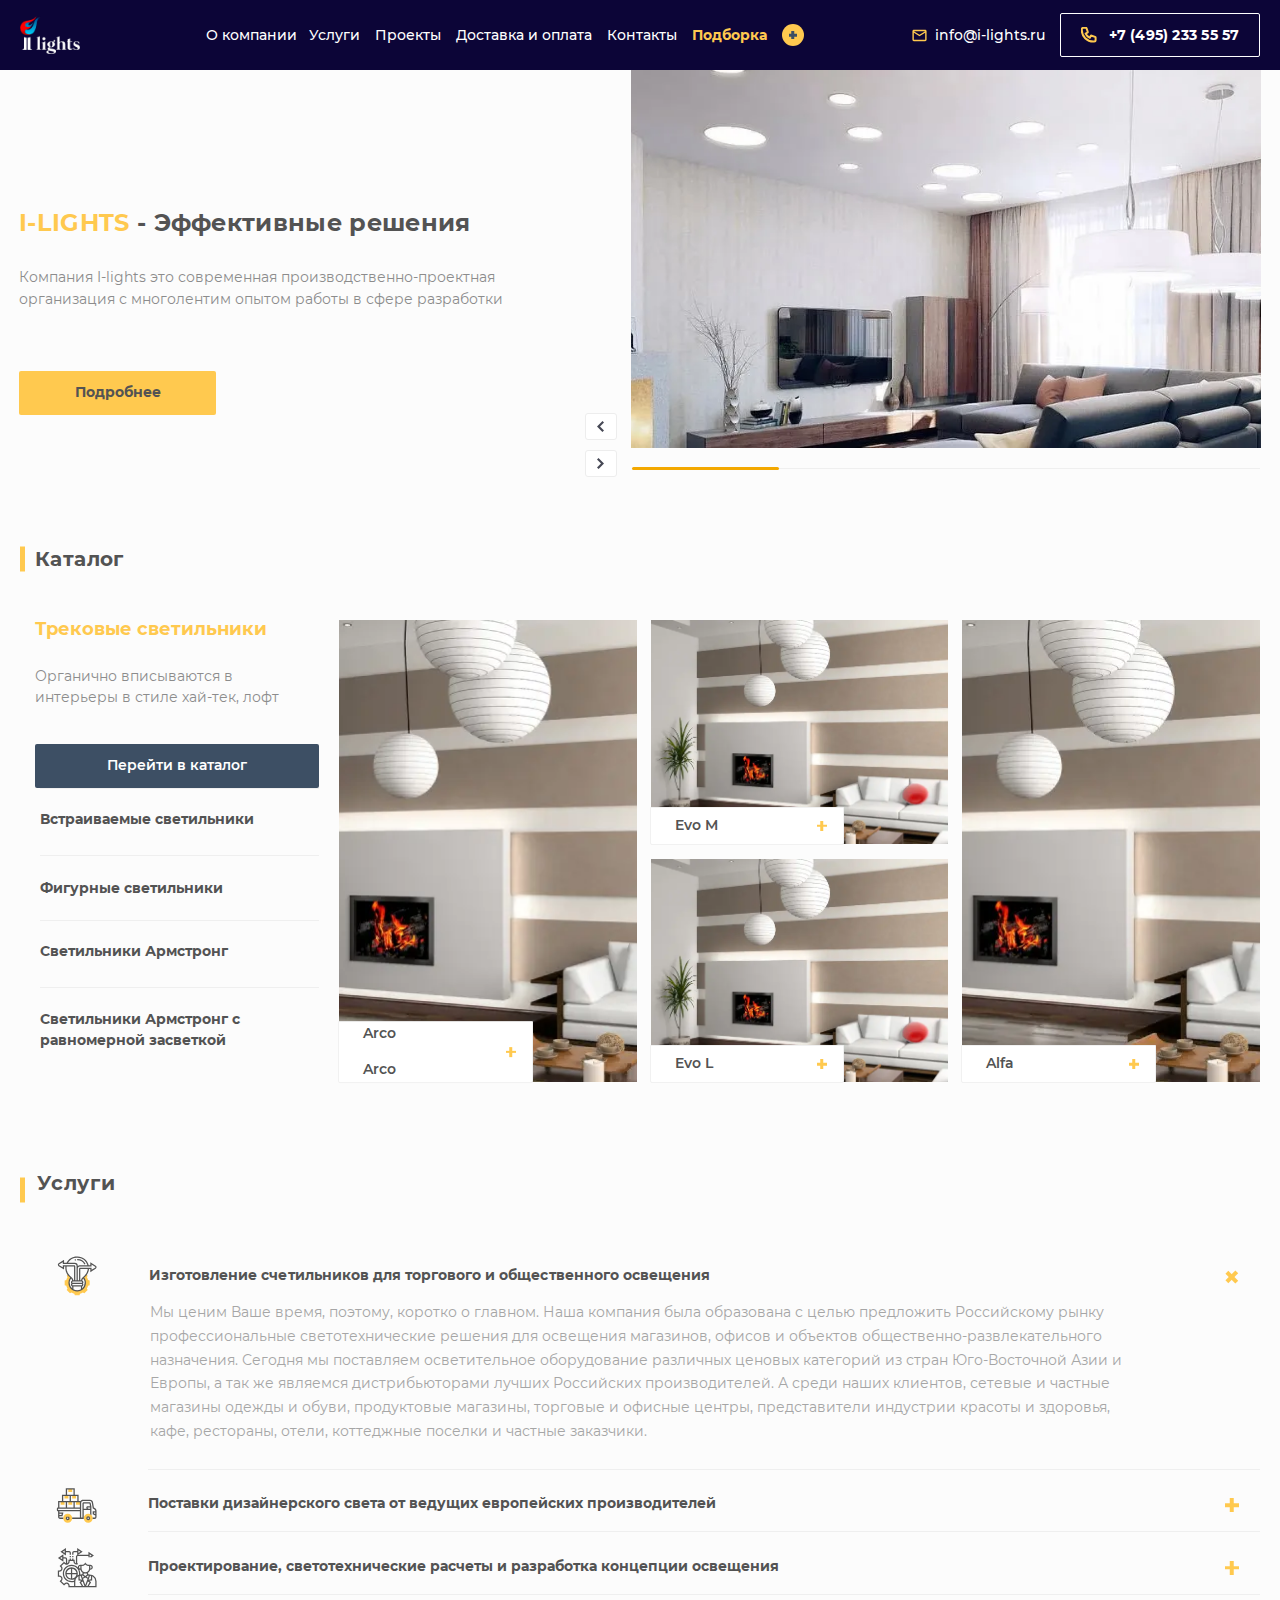
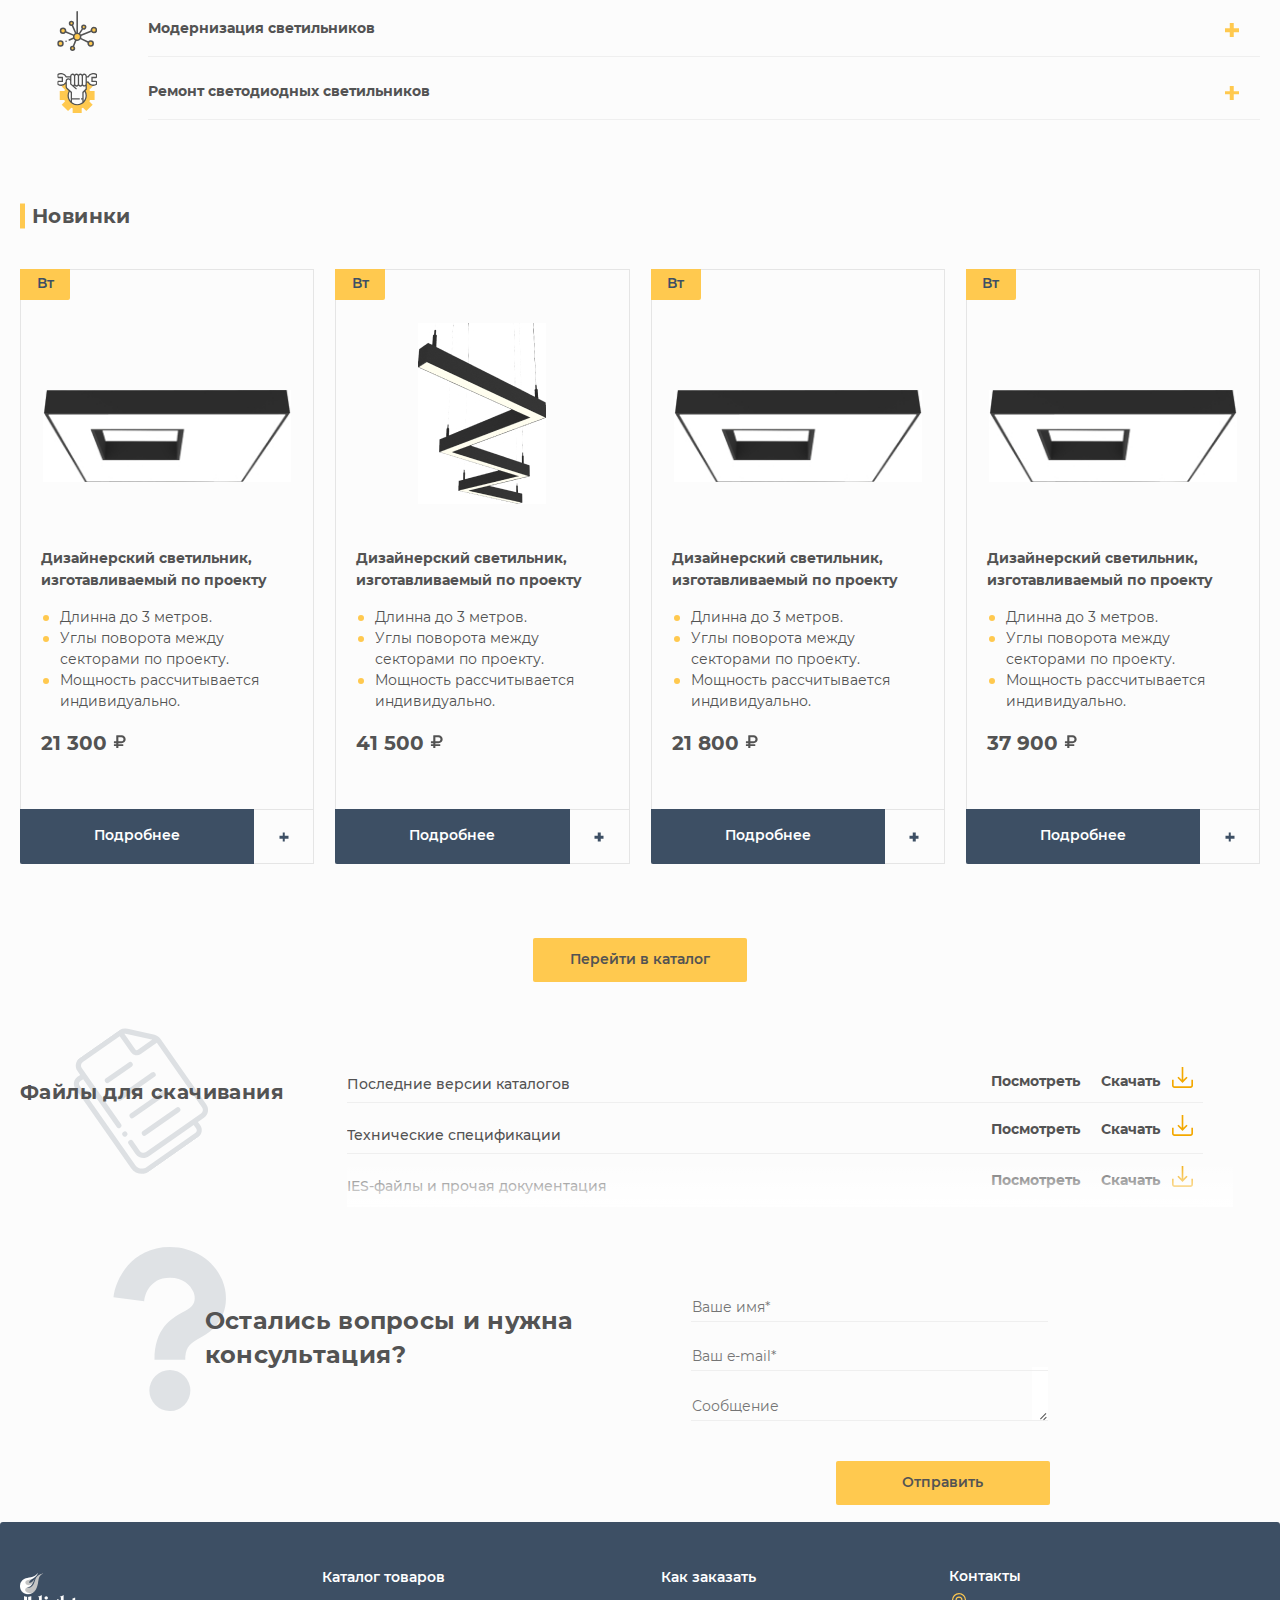
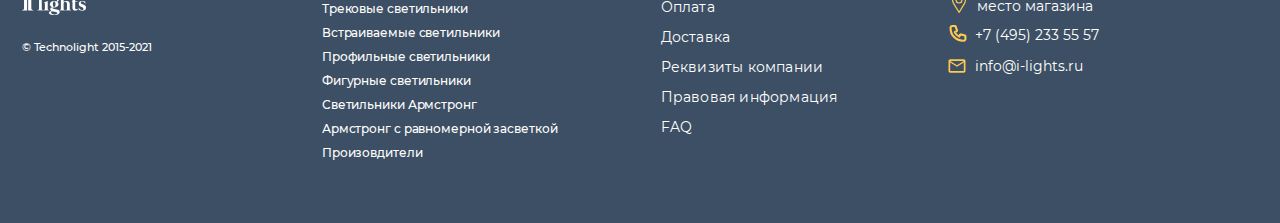
==== commit 33e1d412: "а" ====
--- a/index.html
+++ b/index.html
@@ -736,7 +736,7 @@
       <div class="section__body new-items__body">
         <ul class="new-items__list grid grid--4">
           <li class="new-items__item">
-            <article class="product-card">
+            <article class="product-card product-card--wide-image">
               <div class="product-card__header">
                 <p class="product-card__header-watts">
                   Вт
@@ -836,7 +836,7 @@
             </article>
           </li>
           <li class="new-items__item">
-            <article class="product-card">
+            <article class="product-card product-card--wide-image">
               <div class="product-card__header">
                 <p class="product-card__header-watts">
                   Вт
@@ -886,7 +886,7 @@
             </article>
           </li>
           <li class="new-items__item">
-            <article class="product-card">
+            <article class="product-card product-card--wide-image">
               <div class="product-card__header">
                 <p class="product-card__header-watts">
                   Вт
@@ -1257,12 +1257,14 @@
       </dl>
     </div>
   </footer>
-  <dialog class="mobile-overlay visible-tablet" id="mobileOverlay">
+  <dialog id="mobileOverlay" class="mobile-overlay visible-tablet">
     <form class="mobile-overlay__close-button-wrapper" method="dialog">
       <button class="mobile-overlay__close-button cross-button 
-        cross-button--rotated reset-button" aria-label="Закрыть навигационное
-         меню" type="submit">
+        cross-button--rotated reset-button" type="submit">
         <span class="cross-icon cross-icon--big"></span>
+        <span class="visually-hidden">
+          Закрыть навигационное меню
+        </span>
       </button>
     </form>
     <div class="mobile-overlay__body">
--- a/styles/styles.min.css
+++ b/styles/styles.min.css
@@ -1 +1 @@
-/*! normalize.css v8.0.1 | MIT License | github.com/necolas/normalize.css */html{line-height:1.15;-webkit-text-size-adjust:100%}body{margin:0}main{display:block}h1{font-size:2em;margin:.67em 0}hr{box-sizing:content-box;height:0;overflow:visible}pre{font-family:monospace,monospace;font-size:1em}a{background-color:rgba(0,0,0,0)}abbr[title]{border-bottom:none;text-decoration:underline;-webkit-text-decoration:underline dotted;text-decoration:underline dotted}b,strong{font-weight:bolder}code,kbd,samp{font-family:monospace,monospace;font-size:1em}small{font-size:80%}sub,sup{font-size:75%;line-height:0;position:relative;vertical-align:baseline}sub{bottom:-0.25em}sup{top:-0.5em}img{border-style:none}button,input,optgroup,select,textarea{font-family:inherit;font-size:100%;line-height:1.15;margin:0}button,input{overflow:visible}button,select{text-transform:none}button,[type=button],[type=reset],[type=submit]{-webkit-appearance:button}button::-moz-focus-inner,[type=button]::-moz-focus-inner,[type=reset]::-moz-focus-inner,[type=submit]::-moz-focus-inner{border-style:none;padding:0}fieldset{padding:.35em .75em .625em}legend{box-sizing:border-box;color:inherit;display:table;max-width:100%;padding:0;white-space:normal}progress{vertical-align:baseline}textarea{overflow:auto}[type=checkbox],[type=radio]{box-sizing:border-box;padding:0}[type=number]::-webkit-inner-spin-button,[type=number]::-webkit-outer-spin-button{height:auto}[type=search]{-webkit-appearance:textfield;outline-offset:-2px}[type=search]::-webkit-search-decoration{-webkit-appearance:none}::-webkit-file-upload-button{-webkit-appearance:button;font:inherit}details{display:block}summary{display:list-item}template{display:none}[hidden]{display:none}*,*::before,*::after{box-sizing:border-box}html{height:100%;scroll-behavior:smooth}body{min-height:100%;padding:0;line-height:1.5}img{display:block;max-width:100%;height:auto}svg *{transition-property:fill,stroke !important}svg *[fill]{fill:currentColor}svg *[stroke]{stroke:currentColor}input,textarea,select,button{font:inherit}:is(h1,h2,h3,h4,h5,h6,p,dl):where([class]){margin-block:0}dd:where([class]){margin-left:0}:is(blockquote,figure):where([class]){margin:0}:is(ul,ol):where([class]){padding-left:0;margin-block:0}fieldset:where([class]){margin-left:0;padding:0;border:none}ul:where([class]){list-style:none}p{--paragraphMarginBottom: 24px;margin-block:0}p:where(:not([class]):not(:last-child)){margin-bottom:var(--paragraphMarginBottom)}@media(prefers-reduced-motion: reduce){*{animation-duration:.01ms !important;animation-iteration-count:1 !important;transition-duration:.01ms !important;scroll-behavior:auto !important}}@font-face{font-family:"Montserrat";src:local("Montserrat Bold"),local("Montserrat-Bold"),url("../fonts/Montserrat-Bold.woff2") format("woff2"),url("../fonts/Montserrat-Bold.woff") format("woff");font-weight:700;font-style:normal;font-display:swap}@font-face{font-family:"Montserrat";src:local("Montserrat SemiBold"),local("Montserrat-SemiBold"),url("../fonts/Montserrat-SemiBold.woff2") format("woff2"),url("../fonts/Montserrat-SemiBold.woff") format("woff");font-weight:600;font-style:normal;font-display:swap}@font-face{font-family:"Montserrat";src:local("Montserrat Medium"),local("Montserrat-Medium"),url("../fonts/Montserrat-Medium.woff2") format("woff2"),url("../fonts/Montserrat-Medium.woff") format("woff");font-weight:500;font-style:normal;font-display:swap}@font-face{font-family:"Montserrat";src:local("Montserrat Regular"),local("Montserrat-Regular"),url("../fonts/Montserrat-Regular.woff2") format("woff2"),url("../fonts/Montserrat-Regular.woff") format("woff");font-weight:400;font-style:normal;font-display:swap}:root{--color-blue: #00bfff;--color-dark: #000000;--color-dark-blue: #0C0537;--color-pale-blue: #3D4F64;--color-grey: #e5e5e5;--color-grey-alt: #eaeaea;--color-dark-gray: #464855;--color-light-grey: #EFEFEF;--color-warm-grey: #8C8C8C;--color-dirty-grey: #535353;--color-orange: #f3a800;--color-light-orange: #FFC94F;--color-light: #ffffff;--scrollbar-color: var(--color-light-orange) var(--color-grey);--border-light: 1px solid var(--color-light);--border-grey: 1px solid var(--color-grey);--border-light-grey: 1px solid var(--color-light-grey);--border-dirty-grey: 1px solid var(--color-dirty-grey);--border-grey-alt: 1px solid var(--color-grey-alt);--border-light-blue: 1px solid var(--color-light-blue);--border-orange: 2px solid var(--color-orange);--border-radius: 2px;--border-radius-top: 3px 3px 0 0;--border-radius-bottom: 0 0 2px 2px;--border-radius-bottom-left: 0 0 0 2px;--border-radius-bottom-right: 0 0 2px 0px;--shadow-orange: 0 4px 10px 0 rgba(243, 168, 0, 0.25);--font-family-base: "Montserrat", sans-serif;--letter-spacing: 0.025rem;--letter-spacing-little: 0.013rem;--letter-spacing-very-little: 0.002rem;--letter-spacing-big: 0.05rem;--container-width: 1280px;--container-padding-x: 20px;--button-height: 44px;--button-height-small: 27px;--buttom-height-big: 55px;--input-height: 26px;--outline-size: 1px;--outline-size-big: 2px;--outline-color: var(--color-blue);--outline: var(--outline-size) solid var(--outline-color);--outline-big: var(--outline-size-big) solid var(--outline-color);--transition-duration: 1s}body{display:flex;flex-direction:column;font-family:var(--font-family-base);font-size:0.875rem;font-weight:700;color:var(--color-dirty-grey);background-color:#fcfcfc}:where(a,button,input,textarea,summary,svg *){outline-color:var(--outline-color);outline-offset:0}:where(a,button,input,textarea,summary,svg *):focus-visible{outline:var(--outline)}a{text-decoration:none;color:inherit}h1,.h1{font-size:clamp(1.5rem,1.875vw,2.25rem);font-weight:800}h2,.h2{font-size:clamp(1.125rem,1.5625vw,1.875rem);font-weight:800}h3,.h3{font-size:clamp(0.875rem,0.8333333333vw,1rem);font-weight:700}h4,.h4{font-size:0.875rem;font-weight:700}:where(.reset-link){color:inherit}:where(.reset-link),:where(.reset-link):hover{text-decoration:none}:where(.reset-button){padding:0;border:none;background-color:rgba(0,0,0,0);outline:none}:where(.reset-input-text){padding:0;border:none;background-color:rgba(0,0,0,0);outline:none}:where(.reset-input-range){-webkit-appearance:none;-moz-appearance:none;appearance:none;background-color:rgba(0,0,0,0)}@supports selector(::-webkit-slider-runnable-track){:where(.reset-input-range)::-webkit-slider-runnable-track,:where(.reset-input-range)::-webkit-slider-thumb{-webkit-appearance:none;appearance:none}}:where(.reset-input-number){padding:0;border:none;background-color:none;outline:none}@supports selector(::-webkit-inner-spin-button){:where(.reset-input-number)::-webkit-outer-spin-button,:where(.reset-input-number)::-webkit-inner-spin-button{margin:0;-webkit-appearance:none;appearance:none}}@supports not selector(::-webkit-inner-spin-button){:where(.reset-input-number){-webkit-appearance:textfield;-moz-appearance:textfield;appearance:textfield}}.container{max-width:calc(var(--container-width) + var(--container-padding-x)*2);padding-inline:var(--container-padding-x);margin-inline:auto}@media(max-width: 500px){.container--outline-mb{padding-inline:calc(var(--container-padding-x) - var(--outline-size))}}@media(max-width: 767px){.container--outline-ts{padding-inline:calc(var(--container-padding-x) - var(--outline-size))}}@media(max-width: 500px){.container{--container-padding-x: 10px}.container--outline-mb{--container-padding-x: 8px}}.visually-hidden{position:absolute !important;width:1px !important;height:1px !important;margin:-1px !important;border:0 !important;padding:0 !important;white-space:nowrap !important;-webkit-clip-path:inset(100%) !important;clip-path:inset(100%) !important;clip:rect(0 0 0 0) !important;overflow:hidden !important}@media(max-width: 500px){.hidden-mobile{display:none !important}}@media(max-width: 767px){.hidden-tablet-s{display:none !important}}@media(min-width: 501px){.visible-mobile{display:none !important}}@media(min-width: 1025px){.visible-tablet{display:none !important}}@media(min-width: 768px){.visible-tablet-s{display:none !important}}@media(max-width: 767px){.hidden-tablet-s{display:none !important}}.button{display:inline-flex;justify-content:center;align-items:center;width:245px;height:var(--button-height);padding-block:16px 18px;color:var(--color-light);font-weight:600;white-space:nowrap;border-radius:var(--border-radius);background-color:var(--color-pale-blue);transition-property:color,background-color,box-shadow;transition-duration:var(--transition-duration)}.button:focus-visible{outline:var(--outline-big);outline-offset:-1px}@media(hover: hover){.button:hover{color:var(--color-pale-blue);background-color:var(--color-light-orange)}}@media(hover: none){.button:active{transition-duration:0s;color:var(--color-pale-blue);background-color:var(--color-light-orange)}}.button--light{color:var(--color-dirty-grey);font-weight:500;border:var(--border-grey);border-radius:var(--border-radius);background-color:var(--color-light)}@media(hover: hover){.button--light:hover{color:var(--color-light);background-color:var(--color-pale-blue)}}@media(hover: none){.button--light:active{transition-duration:0s;color:var(--color-light);background-color:var(--color-pale-blue)}}.button--dark-blue{padding:13px 23px 14px 30px;color:var(--color-light);font-weight:700;line-height:1;border:var(--border-light);border-radius:var(--border-radius);background-color:var(--color-dark-blue)}.button--dark-blue svg{color:var(--color-light-orange)}@media(hover: hover){.button--dark-blue:hover{background-color:rgba(0,0,0,0)}}@media(hover: none){.button--dark-blue:active{background-color:rgba(0,0,0,0)}}.button--light-orange{padding-block:13px 14px;color:var(--color-dirty-gray);background-color:var(--color-light-orange)}@media(hover: hover){.button--light-orange:hover{color:var(--color-light);background-color:var(--color-pale-blue)}}@media(hover: none){.button--light-orange:active{color:var(--color-light);background-color:var(--color-pale-blue)}}.button--little{width:214px}.button--little-pd{padding-inline:27px}.button--very-little{width:197px}.cross-button{width:22px;aspect-ratio:1;display:flex;justify-content:center;align-items:center;border-radius:50%;background-color:var(--color-light-orange)}.cross-button--rotated{width:30px;aspect-ratio:1;background:none;rotate:45deg}.burger-button{--burgerButtonBgColor: var(--color-light-orange);width:30px;aspect-ratio:1;display:flex;justify-content:center;align-items:center}@media(hover: hover){.burger-button:hover::after{--burgerButtonBgColor: var(--color-blue)}}@media(hover: none){.burger-button:active::after{transition-duration:0s}.burger-button:active::after{--burgerButtonBgColor: var(--color-blue)}}.burger-button::after{content:"";width:30px;height:1px;background-color:var(--burgerButtonBgColor);box-shadow:0 -9px var(--burgerButtonBgColor),0 9px var(--burgerButtonBgColor);transition-duration:var(--transition-duration)}.link-icon{--linkIconInnerGap: 10px}@media(hover: hover){.link-icon:hover .link-icon__inner-label{color:var(--color-light-orange)}.link-icon:hover .link-icon__inner-icon{fill:var(--color-blue)}.link-icon:hover .link-icon__inner-icon--stroke{fill:none;stroke:var(--color-blue)}.link-icon:hover .link-icon__inner-icon--hover-bg{fill:none;stroke:none;background-color:var(--color-blue)}.link-icon:hover .link-icon__inner-icon--light-orange{color:var(--color-blue)}}@media(hover: none){.link-icon:active *{transition-duration:0s}.link-icon:active .link-icon__inner-label{color:var(--color-light-orange)}.link-icon:active .link-icon__inner-icon{fill:var(--color-blue)}.link-icon:active .link-icon__inner-icon--stroke{fill:none;stroke:var(--color-blue)}.link-icon:active .link-icon__inner-icon--hover-bg{fill:none;stroke:none;background-color:var(--color-blue)}.link-icon:active .link-icon__inner-icon--light-orange{color:var(--color-blue)}}.link-icon__inner{position:relative;display:flex;justify-content:center;align-items:center;-moz-column-gap:var(--linkIconInnerGap);column-gap:var(--linkIconInnerGap);fill:var(--color-light-orange)}.link-icon__inner-icon{fill:var(--color-light-orange);color:var(--color-pale-blue);transition-duration:var(--transition-duration)}.link-icon__inner-icon--stroke{fill:none;stroke:var(--color-light-orange)}.link-icon__inner-icon--light-orange{color:var(--color-light-orange)}.link-icon__inner-label{transition-duration:var(--transition-duration)}.link-icon__inner-label--light-yellow{color:var(--color-light-orange)}.content{flex-grow:1}.main-heading{font-size:clamp(1.125rem,1.25vw,1.5rem);margin-bottom:39px}.header{--headerMenuListGap: 37px;--headerHeight: calc(70px - var(--outline-size));--headerContactsContainerGap: 20px;font-weight:500;color:var(--color-light);background-color:var(--color-dark-blue)}@media(max-width: 1280px){.header{--headerMenuListGap: 15px;--headerContactsContainerGap: 15px}}@media(max-width: 1024px){.header{--headerContactsContainerGap: 12px}}@media(max-width: 500px){.header{--headerContactsContainerGap: 9px}}.header__mb{margin-bottom:16px}.header__inner{display:flex;justify-content:space-between;align-items:center;-moz-column-gap:20px;column-gap:20px;height:70px}@media(max-width: 1024px){.header__inner{display:grid;grid-template-columns:repeat(3, auto)}}@media(max-width: 500px){.header__inner{grid-template-columns:repeat(2, auto)}}.header__logo{margin-right:calc(77px - var(--headerMenuListGap));flex-shrink:0}@media(max-width: 1280px){.header__logo{width:60px;margin-right:var(--headerMenuListGap)}}@media(max-width: 1150px){.header__logo{margin-right:0}}@media(max-width: 1024px){.header__logo{width:75px;margin-right:0}}@media(max-width: 500px){.header__logo{padding-bottom:4px}}.header__burger-button{padding-bottom:1px}@media(max-width: 1024px){.header__menu{display:none}}.header__menu-list{display:flex;align-items:center;-moz-column-gap:var(--headerMenuListGap);column-gap:var(--headerMenuListGap);max-width:750px}.header__menu-item{position:relative;display:flex;align-items:center;transition-duration:var(--transition-duration)}.header__menu-item::after{position:absolute;bottom:-1px;left:50%;translate:-50%;content:"";display:block;width:0%;height:3px;background-color:var(--color-blue);transition-duration:var(--transition-duration)}.header__menu-item:first-child{position:relative;left:3px}@media(hover: hover){.header__menu-item:hover::after{width:100%}}@media(hover: none){.header__menu-item:active::after{transition-duration:0s}.header__menu-item:active::after{width:100%}}.header__menu-link{display:inline-flex;align-items:center;height:var(--headerHeight)}.header__menu-link--big{-moz-column-gap:18.5px;column-gap:18.5px;font-weight:700}@media(max-width: 1280px){.header__menu-link--big{-moz-column-gap:var(--headerMenuListGap);column-gap:var(--headerMenuListGap)}}.header__menu-link--current-link{text-shadow:0 0 6px var(--color-light)}@media(max-width: 1280px){.header__menu-cross-button{width:15px;height:15px;font-size:.75rem}}.header__contacts-list{display:flex;align-items:center;-moz-column-gap:var(--headerContactsContainerGap);column-gap:var(--headerContactsContainerGap);font-style:normal}@media(max-width: 500px){.header__contacts{display:none}}.header__email{display:flex;height:var(--headerHeight)}.header__email-inner{-moz-column-gap:8px;column-gap:8px;white-space:nowrap}.header__tel{font-weight:700}@media(max-width: 1024px){.header__tel{font-weight:500}}.header__tel-inner{-moz-column-gap:12px;column-gap:12px;letter-spacing:var(--letter-spacing-little);white-space:nowrap}.header__tel-inner:focus-visible{outline:var(--outline)}@media(max-width: 1024px){.header__tel-inner:focus-visible{outline-offset:0}}@media(max-width: 1280px){.header__tel{width:200px;padding:0}}@media(max-width: 1024px){.header__tel{width:auto;height:var(--headerHeight);padding:0;border:none;border-radius:0}}.header svg{flex-shrink:0;color:var(--color-light-orange)}.mobile-overlay{--mobileOverlayLinkPaddingBlock: 8px;width:100%;height:100%;padding:0 12px;font-size:1rem;color:var(--color-light);font-weight:500;border:none;background-color:var(--color-dark-blue)}.mobile-overlay:modal{max-width:100%;max-height:100%}.mobile-overlay__close-button{color:var(--color-light-orange)}.mobile-overlay__close-button-wrapper{display:flex;justify-content:flex-end;margin:20px 8.5px 36px 0}@media(max-width: 500px){.mobile-overlay__close-button-wrapper{margin-right:-2.5px}}.mobile-overlay__list{display:flex;justify-content:center;align-items:center;flex-direction:column;margin-bottom:30px}.mobile-overlay__item{display:inline-flex}.mobile-overlay__item--relative-left{position:relative;left:15px}.mobile-overlay__link{padding-block:var(--mobileOverlayLinkPaddingBlock);transition-duration:var(--transition-duration)}@media(hover: hover){.mobile-overlay__link:hover{color:var(--color-blue)}}@media(hover: none){.mobile-overlay__link:active{transition-duration:0s;color:var(--color-blue)}}.mobile-overlay__link--big{font-weight:700;-moz-column-gap:15.5px;column-gap:15.5px}.mobile-overlay__link--current-link{text-shadow:0 0 6px var(--color-light)}.mobile-overlay__link-icon{color:var(--color-dark)}.mobile-overlay__contacts-list{display:flex;justify-content:center;align-items:center;flex-direction:column;row-gap:18px;font-style:normal;font-size:0.875rem;border-top:var(--border-dirty-grey)}.mobile-overlay__email{display:flex;padding-left:6px;padding-block:var(--mobileOverlayLinkPaddingBlock)}.mobile-overlay__email-inner{position:relative;left:-6px}.mobile-overlay__tel-inner{-moz-column-gap:8px;column-gap:8px;margin-left:-7px;letter-spacing:var(--letter-spacing-little)}.shadow:focus-within{box-shadow:var(--shadow-orange);transition-duration:var(--transition-duration)}@media(hover: none){.shadow:focus-within{transition-duration:0s}}@media(hover: hover){.shadow:hover{box-shadow:var(--shadow-orange)}}@media(hover: none){.shadow:active{transition-duration:0s;box-shadow:var(--shadow-orange)}}.shadow--bottom-light:focus-within{box-shadow:0 0 15px 0 rgba(255,201,79,.3)}@media(hover: hover){.shadow--bottom-light:hover{box-shadow:0 0 15px 0 rgba(255,201,79,.3)}}@media(hover: none){.shadow--bottom-light:active{transition-duration:0s;box-shadow:0 0 15px 0 rgba(255,201,79,.3)}}.pagination-button{position:relative;width:24px;aspect-ratio:1;display:flex;justify-content:center;align-items:center;font-size:0.75rem;padding:7px 8px;color:var(--color-dark-gray);font-weight:400;line-height:1;text-transform:uppercase;border:1px solid #ececec;border-radius:var(--border-radius);background-color:var(--color-light);transition-property:color,background-color,border-color,box-shadow;transition-duration:var(--transition-duration)}@media(hover: hover){.pagination-button:hover{color:var(--color-light);border-color:var(--color-pale-blue);background-color:var(--color-pale-blue)}}@media(hover: none){.pagination-button:active{transition-duration:0s;color:var(--color-light);border-color:var(--color-pale-blue);background-color:var(--color-pale-blue)}}.pagination-button:disabled{color:#c4c4c4}@media(hover: hover){.pagination-button:disabled:hover{border-color:#ececec;background-color:var(--color-light);cursor:auto}}@media(hover: none){.pagination-button:disabled:active{border-color:#ececec;background-color:var(--color-light);cursor:auto}}@media(hover: none){.pagination-button:focus-within{transition-duration:0s}}.pagination-button--elongated{width:32px;height:27px;padding:8px 12px;border:1px solid #ededed;border-radius:3px}@media(max-width: 1024px){.pagination-button--elongated{width:42px;height:37px}}@media(hover: hover){.pagination-button--current:hover{color:var(--color-dark-gray);border-color:var(--color-light-orange);background-color:var(--color-light-orange);-webkit-user-select:none;-moz-user-select:none;user-select:none}}@media(hover: none){.pagination-button--current:active{transition-duration:0s;color:var(--color-dark-gray);border-color:var(--color-light-orange);background-color:var(--color-light-orange);-webkit-user-select:none;-moz-user-select:none;user-select:none}}.pagination-button__icon{position:absolute}.pagination-button__icon--to-right{scale:-1 1}.pagination{--paginationColumnGap: 12px;--paginationItemsSize: 24px;display:flex;-moz-column-gap:var(--paginationColumnGap);column-gap:var(--paginationColumnGap);justify-content:center;height:var(--paginationItemsSize);padding-left:340px}.pagination__list{display:flex;-moz-column-gap:var(--paginationColumnGap);column-gap:var(--paginationColumnGap)}.pagination__button{cursor:pointer}.pagination__link{height:var(--paginationItemsSize)}.pagination__link--current{font-weight:700;border-color:var(--color-light-orange);background-color:var(--color-light-orange)}.fade{position:relative}.fade::after{position:absolute;bottom:0;left:0;content:"";width:calc(100% - 10px);height:40%;background:linear-gradient(transparent, var(--color-light));pointer-events:none}.fade--little::after{width:97%;height:25%}@media(max-width: 500px){.fade--mobile-hidden::after{display:none}}.scrollbar{--scrollbar-size: 1px}.scrollbar:focus-visible{outline:var(--outline)}@supports not selector(::-webkit-scrollbar){.scrollbar{scrollbar-width:thin;scrollbar-color:var(--scrollbar-color)}}@supports selector(::-webkit-scrollbar){.scrollbar::-webkit-scrollbar{width:calc(var(--scrollbar-size) + 1px);height:calc(var(--scrollbar-size) + 1px)}.scrollbar::-webkit-scrollbar-track{box-shadow:inset 0 0 var(--scrollbar-size) var(--scrollbar-size) var(--color-light-grey);border:solid 1px rgba(0,0,0,0)}.scrollbar::-webkit-scrollbar-thumb{box-shadow:inset 0 0 var(--scrollbar-size) var(--scrollbar-size) var(--color-light-orange);border:solid var(--scrollbar-size) rgba(0,0,0,0);border-radius:3px;background-color:var(--color-light-orange)}}.slider{--sliderImageHeight: 448px;--sliderMirrorElementsPadding: 3px;position:relative;min-height:477px;margin-left:-1px;margin-bottom:98px}@media(max-width: 1280px){.slider{min-height:407px;--sliderImageHeight: 378px;margin-bottom:69px}}@media(max-width: 1024px){.slider{margin-bottom:169px}}@media(max-width: 500px){.slider{margin-left:0px;margin-bottom:33.5px}}@media(max-width: 500px){.slider__list{display:flex;width:100%;gap:var(--container-padding-x);padding-bottom:calc(var(--container-padding-x)*2);padding-inline:var(--outline-size);overflow-x:auto;scroll-snap-type:x mandatory}}.slider__list:focus-visible{outline-offset:calc(var(--outline-size)*-1)}.slider__slide{display:none}.slider__slide--current-slide{display:flex}@media(max-width: 1024px){.slider__slide{flex-direction:column-reverse}}@media(max-width: 500px){.slider__slide{display:flex;width:calc(100vw - var(--container-padding-x)*2);scroll-snap-align:center}}.slider__slide-content{margin-right:140px;margin-top:140px;font-weight:400}@media(max-width: 1280px){.slider__slide-content{margin-right:108px}}@media(max-width: 1024px){.slider__slide-content{margin-right:0;margin-top:0}}.slider__slide-link{margin-top:64px;font-weight:700}@media(max-width: 1280px){.slider__slide-link{margin-top:60px}}@media(max-width: 1024px){.slider__slide-link{margin-top:40px}}@media(max-width: 500px){.slider__slide-link{margin-top:10px;margin-left:calc(var(--sliderMirrorElementsPadding) - 1px)}}.slider__slide-heading{margin-bottom:54px;line-height:1.11;letter-spacing:.02rem}@media(max-width: 1280px){.slider__slide-heading{margin-bottom:30px}}@media(max-width: 1024px){.slider__slide-heading{margin-bottom:20px}}@media(max-width: 500px){.slider__slide-heading{margin-bottom:15px;line-height:1.3}}.slider__slide-heading-text--light-orange{color:var(--color-light-orange)}.slider__slide-description{position:relative;color:var(--color-warm-grey);line-height:1.57}@media(min-width: 501px){.slider__slide-description::after{display:none}}@media(max-width: 500px){.slider__slide-description p{--paragraphMarginBottom: 8px}}@media(max-width: 500px){.slider__slide-description-inner{height:110px;padding-right:20px;overflow-y:auto}}.slider__slide-media{width:50.7%;flex-shrink:0;align-self:flex-start}@media(max-width: 1024px){.slider__slide-media{width:100%;margin-bottom:55px}}@media(max-width: 500px){.slider__slide-media{padding-inline:var(--sliderMirrorElementsPadding);margin-bottom:42px}}.slider__slide-image{position:absolute;width:calc(50% - var(--container-padding-x)/2);height:var(--sliderImageHeight);background-color:var(--color-light-grey);-o-object-fit:cover;object-fit:cover}@media(max-width: 1024px){.slider__slide-image{position:static;width:100%;height:auto}}@media(max-width: 360px){.slider__slide-image{height:127px}}.slider__actions{position:absolute;bottom:0;left:calc(49% - 10px);translate:-100% 0px;display:flex;flex-direction:column;gap:10px}@media(max-width: 1024px){.slider__actions{left:50%;translate:-50% 130px;flex-direction:row;gap:20px}}.slider__pagination{position:absolute;top:calc(var(--sliderImageHeight) + 20px);right:var(--container-padding-x);width:calc(50.5% - var(--container-padding-x));height:1px;background-color:var(--color-light-grey)}@media(max-width: 1280px){.slider__pagination{width:calc(50.6% - var(--container-padding-x))}}@media(max-width: 1024px){.slider__pagination{top:auto;bottom:0;left:var(--container-padding-x);translate:0 50px;width:calc(100% - var(--container-padding-x)*2)}}.slider__pagination-list{display:flex;width:100%}.slider__pagination-item{position:relative;flex-basis:0;flex-grow:1}.slider__pagination-item:not(:first-child) .slider__pagination-button{padding-left:10px}.slider__pagination-item:not(:last-child) .slider__pagination-button{padding-right:10px}.slider__pagination-button{position:absolute;top:-16px;height:33px;width:100%;cursor:pointer}.slider__pagination-button--current-slide::after{content:"";display:flex;width:100%;height:3px;border-radius:3px;background-color:var(--color-orange)}.tabs-details{--tabsDetailsLinkPaddingBlock: 14px 18px;--tabsDetailsHeaderPaddingBlock: 0;--tabsDetailsAccordionMarginLeft: 5px;display:flex}@media(max-width: 767px){.tabs-details{display:block}}.tabs-details__navigation{width:305px}@media(max-width: 1024px){.tabs-details__navigation{width:255px}}@media(max-width: 767px){.tabs-details__navigation{width:100%}}.tabs-details__navigation-item{margin-right:25px;margin-left:var(--tabsDetailsAccordionMarginLeft)}.tabs-details__navigation-item:nth-child(even){--tabsDetailsHeaderPaddingBlock: 20px 25px}.tabs-details__navigation-item:nth-child(odd){--tabsDetailsHeaderPaddingBlock: 21.5px 21px}.tabs-details__navigation-item:first-child .tabs-details__accordion-header{padding-top:1.5px}.tabs-details__navigation-item:not(:last-child){border-bottom:var(--border-light-grey)}@media(max-width: 1280px){.tabs-details__navigation-item{margin-right:20px}}@media(max-width: 1024px){.tabs-details__navigation-item:last-child{border-bottom:var(--border-light-grey)}}@media(max-width: 767px){.tabs-details__navigation-item{margin-inline:0;padding-inline:23px}.tabs-details__navigation-item:nth-child(even){--tabsDetailsLinkPaddingBlock: 17px 14px}.tabs-details__navigation-item:nth-child(odd){--tabsDetailsLinkPaddingBlock: 14px 17px}}.tabs-details__navigation-link{display:block;padding-block:var(--tabsDetailsLinkPaddingBlock);transition-duration:var(--transition-duration)}@media(hover: hover){.tabs-details__navigation-link:hover{color:var(--color-light-orange);letter-spacing:.08rem}}@media(hover: none){.tabs-details__navigation-link:active{transition-duration:0s;color:var(--color-light-orange);letter-spacing:.08rem}}.tabs-details__navigation-link:focus-visible{color:var(--color-light-orange);letter-spacing:.08rem}@media(hover: none){.tabs-details__navigation-link:focus-visible{transition-duration:0s}}.tabs-details__accordion{transition-duration:var(--transition-duration)}.tabs-details__accordion[open]{margin-left:calc(var(--tabsDetailsAccordionMarginLeft)*-1)}.tabs-details__accordion[open] .tabs-details__accordion-header{margin-block:-2px 2px;color:var(--color-light-orange);font-size:1.125rem;transition-duration:var(--transition-duration)}@media(max-width: 1024px){.tabs-details__accordion[open] .tabs-details__accordion-header{font-size:1rem}}@media(hover: hover){.tabs-details__accordion[open] .tabs-details__accordion-header:hover{color:var(--color-blue)}}@media(hover: none){.tabs-details__accordion[open] .tabs-details__accordion-header:active{color:var(--color-blue)}}.tabs-details__accordion-header{padding-block:var(--tabsDetailsHeaderPaddingBlock);font-size:0.875rem;list-style:none;-webkit-user-select:none;-moz-user-select:none;user-select:none;cursor:pointer;transition-duration:var(--transition-duration)}@media(hover: hover){.tabs-details__accordion-header:hover{color:var(--color-blue) !important}}@media(hover: none){.tabs-details__accordion-header:active{color:var(--color-blue) !important}}.tabs-details__accordion-description{margin-bottom:34px;font-weight:400;font-size:0.875rem;line-height:1.57;color:var(--color-warm-grey)}.tabs-details__accordion-description p{--paragraphMarginBottom: 12px}.tabs-details__accordion-link{width:100%;margin-top:1px}.tabs-details__content{flex-shrink:10;margin-top:4px}@media(max-width: 1024px){.tabs-details__content{margin-left:auto}}.tabs-details__content-list{display:none}.tabs-details__content-list--current-list{display:grid;grid-template-columns:repeat(3, 1fr);grid-template-rows:repeat(2, 1fr);gap:22px 18px;min-height:462px}@media(max-width: 1280px){.tabs-details__content-list--current-list{gap:15px 14px}}@media(max-width: 1024px){.tabs-details__content-list--current-list{grid-template-columns:repeat(2, 1fr);grid-template-rows:repeat(2, 1fr)}}.tabs-details__content-item:first-child{grid-row:span 2}@media(max-width: 1024px){.tabs-details__content-item:first-child{grid-row:span 1}}.tabs-details__content-item:last-child{grid-area:3/4/1/3}@media(max-width: 1024px){.tabs-details__content-item:last-child{grid-row:span 1;grid-column:auto}}.tabs-details__content-image{height:100%;background-color:var(--color-light-grey);-o-object-fit:cover;object-fit:cover}.tabs-details__content-link{position:relative;translate:-1px calc(-100% + 1px);display:flex;align-items:center;width:65.36%;min-height:38px;padding-inline:24px 16px;background-color:var(--color-light);border-radius:var(--border-radius-bottom);border:1px solid #f1f1f1;transition:var(--transition-duration)}@media(hover: hover){.tabs-details__content-link:hover .tabs-details__content-link-icon{color:var(--color-blue)}}@media(hover: none){.tabs-details__content-link:active *::after,.tabs-details__content-link:active *::before{transition-duration:0s}.tabs-details__content-link:active .tabs-details__content-link-icon{color:var(--color-blue)}}.tabs-details__content-link-inner{display:flex;width:100%;justify-content:space-between;align-items:center;line-height:1.71}.tabs-details__content-link-description{font-weight:600}.tabs-details__content-link-description p{--paragraphMarginBottom: 12px}.tabs-details__content-link-icon{color:var(--color-light-orange)}.section{--sectionMargin: 20px}@media(max-width: 1280px){.section{--sectionMargin: 15px}}@media(max-width: 1024px){.section{--sectionMargin: 0px}}.section__header{position:relative}.section__header-title{position:relative;line-height:1.7}.section__header-title--little-lh{line-height:1.3}.section__header-title--orange{margin-left:var(--sectionMargin)}.section__header-title--orange::after{position:absolute;top:50%;left:50%;translate:-50% -50%;left:0;translate:calc(var(--sectionMargin)*-1) -50%;content:"";width:5px;height:25px;background-color:var(--color-light-orange)}@media(max-width: 1024px){.section__header-title--orange::after{display:none}}.section__body--with-margin{margin-left:var(--sectionMargin)}.cross-icon{--crossIconWidth: 12px;position:relative;width:var(--crossIconWidth);aspect-ratio:1}.cross-icon::after,.cross-icon::before{position:absolute;top:50%;left:50%;translate:-50% -50%;content:"";width:var(--crossIconWidth);height:3px;background-color:currentColor;transition-duration:var(--transition-duration)}.cross-icon::after{rotate:90deg}.cross-icon--pale-blue::after,.cross-icon--pale-blue::before{background-color:var(--color-pale-blue)}.cross-icon--little{--crossIconWidth: 10px}.cross-icon--little::after,.cross-icon--little::before{height:2.5px}.cross-icon--very-little{--crossIconWidth: 8px}.cross-icon--very-little::after,.cross-icon--very-little::before{height:2.5px}.cross-icon--big{--crossIconWidth: 14px}.cross-icon--big::after,.cross-icon--big::before{height:3.5px}.cross-icon--rotated::after{rotate:45deg}.cross-icon--rotated::before{rotate:-45deg}.services{margin-bottom:91px}@media(max-width: 1280px){.services{margin-bottom:83px}}@media(max-width: 1024px){.services{margin-bottom:73px}}@media(max-width: 500px){.services{margin-bottom:41px}}.services__title{padding-block:20px 15px;line-height:1.57}@media(max-width: 500px){.services__title{margin-bottom:1px}}.services__header{margin-bottom:44px;letter-spacing:var(--letter-spacing-big)}@media(max-width: 1024px){.services__header{margin-bottom:28px}}@media(max-width: 767px){.services__header{margin-bottom:18px}}@media(max-width: 500px){.services__header{margin-bottom:7px}}.services__header-title{left:2px}.services__header-title::after{top:20px;left:-2px}@media(max-width: 767px){.services__header-title{left:-3px;letter-spacing:var(--letter-spacing)}}.services__item{position:relative;margin-left:128px;--servicesItemAfterHeigth: 40px;border-bottom:1px solid var(--color-light-grey)}.services__item:nth-child(1)::after{position:absolute;top:var(--servicesItemAfterHeigth);translate:-2% -60%;right:calc(100% + 50px);content:"";width:41px;height:var(--servicesItemAfterHeigth);background:url("/images/services/1.svg") no-repeat center/contain}@media(max-width: 500px){.services__item:nth-child(1)::after{translate:-2% -50%;right:calc(100% + 20px)}}.services__item:nth-child(2)::after{position:absolute;top:var(--servicesItemAfterHeigth);translate:-2% -60%;right:calc(100% + 50px);content:"";width:41px;height:var(--servicesItemAfterHeigth);background:url("/images/services/2.svg") no-repeat center/contain}@media(max-width: 500px){.services__item:nth-child(2)::after{translate:-2% -50%;right:calc(100% + 20px)}}.services__item:nth-child(3)::after{position:absolute;top:var(--servicesItemAfterHeigth);translate:-2% -60%;right:calc(100% + 50px);content:"";width:41px;height:var(--servicesItemAfterHeigth);background:url("/images/services/3.svg") no-repeat center/contain}@media(max-width: 500px){.services__item:nth-child(3)::after{translate:-2% -50%;right:calc(100% + 20px)}}.services__item:nth-child(4)::after{position:absolute;top:var(--servicesItemAfterHeigth);translate:-2% -60%;right:calc(100% + 50px);content:"";width:41px;height:var(--servicesItemAfterHeigth);background:url("/images/services/4.svg") no-repeat center/contain}@media(max-width: 500px){.services__item:nth-child(4)::after{translate:-2% -50%;right:calc(100% + 20px)}}.services__item:nth-child(5)::after{position:absolute;top:var(--servicesItemAfterHeigth);translate:-2% -60%;right:calc(100% + 50px);content:"";width:41px;height:var(--servicesItemAfterHeigth);background:url("/images/services/5.svg") no-repeat center/contain}@media(max-width: 500px){.services__item:nth-child(5)::after{translate:-2% -50%;right:calc(100% + 20px)}}.services__item:first-child .services__accordion-header{padding-top:25px}@media(max-width: 1024px){.services__item{margin-left:120px;border-bottom:none}}@media(max-width: 500px){.services__item{margin-left:62px;border-bottom:none}}.services__accordion[open] .services__accordion-header{margin-left:1px;padding-bottom:15px;letter-spacing:var(--letter-spacing-very-little)}.services__accordion[open] .services__accordion-indicator{color:var(--color-light-orange)}.services__accordion[open] .services__accordion-indicator::after{rotate:135deg}.services__accordion[open] .services__accordion-indicator::before{rotate:45deg}.services__accordion-header{display:flex;justify-content:space-between;padding:23.5px 18px 17px 0;font-size:1rem;list-style:none;-webkit-user-select:none;-moz-user-select:none;user-select:none;cursor:pointer}@media(hover: hover){.services__accordion-header:hover .services__accordion-indicator{color:var(--color-blue)}}@media(hover: none){.services__accordion-header:active .services__accordion-indicator{color:var(--color-blue)}}@media(max-width: 767px){.services__accordion-header{padding-right:0}}@media(max-width: 500px){.services__accordion-header{padding-block:18px}}.services__accordion-indicator{display:block;align-self:flex-start;margin:5px 3px 0 20px;color:var(--color-light-orange)}.services__accordion-description{margin:0 136px 25px 2px;color:#a6a6a6;font-weight:400;line-height:1.7}@media(max-width: 1024px){.services__accordion-description{margin-right:46px;margin-bottom:15px}}@media(max-width: 767px){.services__accordion-description{margin-right:0;margin-bottom:0}}.services__accordion-description p{--paragraphMarginBottom: 25px}@media(max-width: 1024px){.services__accordion-description p{--paragraphMarginBottom: 15px}}@media(max-width: 360px){.services__accordion-description p{--paragraphMarginBottom: 10px}}.catalog-inner{margin-bottom:88px}@media(max-width: 1024px){.catalog-inner{margin-bottom:60px}}@media(max-width: 767px){.catalog-inner{margin-bottom:52px}}.catalog-inner__header{margin-bottom:64px;letter-spacing:var(--letter-spacing)}@media(max-width: 1280px){.catalog-inner__header{margin-bottom:44px}}@media(max-width: 1024px){.catalog-inner__header{margin-bottom:25px}}@media(max-width: 767px){.catalog-inner__header{left:-3px;margin-bottom:11px}}.grid{--gridColums: 1;display:grid;grid-template-columns:repeat(var(--gridColums), 1fr);gap:21px}.grid--2{--gridColums: 2}.grid--3{--gridColums: 3}.grid--4{--gridColums: 4}.grid--5{--gridColums: 5}.grid--6{--gridColums: 6}.grid--7{--gridColums: 7}.grid--8{--gridColums: 8}.grid--9{--gridColums: 9}.grid--10{--gridColums: 10}@media(max-width: 1024px){.grid--3{--gridColums: 2;gap:16px}}@media(max-width: 500px){.grid--3{gap:14px 15px}}@media(max-width: 1024px){.grid--4{--gridColums: 2;gap:16px}}@media(max-width: 500px){.grid--4{gap:14px 15px}}.product-card{--productCardWattsMinHeigth: 31px;--productCardImageHeight: 246px;--productCardFooterHeight: 55px;--productCardPaddingInline: 22px;position:relative;display:grid;grid-template-rows:var(--productCardImageHeight) 1fr auto;height:100%;padding-top:var(--productCardWattsMinHeigth);border:var(--border-grey);transition-duration:var(--transition-duration)}.product-card:focus-within{box-shadow:var(--shadow-orange);transition-duration:var(--transition-duration)}@media(hover: none){.product-card:focus-within{transition-duration:0s}}@media(hover: hover){.product-card:hover{box-shadow:var(--shadow-orange)}}@media(hover: none){.product-card:active{transition-duration:0s;box-shadow:var(--shadow-orange)}}.product-card--bottom-light:focus-within{box-shadow:0 0 15px 0 rgba(255,201,79,.3)}@media(hover: hover){.product-card--bottom-light:hover{box-shadow:0 0 15px 0 rgba(255,201,79,.3)}}@media(hover: none){.product-card--bottom-light:active{transition-duration:0s;box-shadow:0 0 15px 0 rgba(255,201,79,.3)}}.product-card:focus-within .product-card__body-price{color:var(--color-light-orange)}@media(hover: none){.product-card:focus-within .product-card__body-price{transition-duration:0s}}@media(hover: hover){.product-card:hover .product-card__body-price{color:var(--color-light-orange)}}@media(hover: none){.product-card:active *{transition-duration:0s}.product-card:active .product-card__body-price{color:var(--color-light-orange)}}@media(max-width: 1024px){.product-card{--productCardWattsMinHeigth: 25px;--productCardPaddingInline: 18px;--productCardImageHeight: 200px}}@media(max-width: 500px){.product-card{--productCardWattsMinHeigth: 20px;--productCardPaddingInline: 16px;--productCardImageHeight: 125px}}@media(max-width: 360px){.product-card--elongated-mb{padding-top:calc(var(--productCardWattsMinHeigth) + 10px)}.product-card--elongated-mb .product-card__header{height:105px;margin-block:9px 0}.product-card--elongated-mb .product-card__header-watts{top:9px}.product-card--elongated-mb .product-card__header-image{height:91%}.product-card--elongated-mb .product-card__body{margin-top:-9px}}.product-card__header{display:flex;justify-content:center;align-items:center;padding-inline:var(--productCardPaddingInline);margin-bottom:20px}.product-card__header-watts{position:absolute;top:-1px;left:-1px;display:flex;align-items:center;justify-content:center;min-width:50px;min-height:var(--productCardWattsMinHeigth);padding:4px 15px;font-weight:600;color:#3d4f64;line-height:1.4;border-radius:var(--border-radius-bottom-right);background-color:var(--color-light-orange)}@media(max-width: 1024px){.product-card__header-watts{min-width:44px;padding:2px 7.5px}}@media(max-width: 500px){.product-card__header-watts{top:-1.5px;min-width:35.5px;--productCardWattsMinHeigth: 0px;padding:0}}.product-card__header-image{height:100%;-o-object-fit:contain;object-fit:contain}.product-card__header-image--with-margin{margin:50px 10px 0 0}.product-card__body{padding-inline:var(--productCardPaddingInline)}@media(max-width: 1024px){.product-card__body{--productCardPaddingInline: 10px}}@media(max-width: 500px){.product-card__body{--productCardPaddingInline: 8px;margin-left:1.5px}}.product-card__body-title{margin-left:-2px;margin-bottom:15px;line-height:1.6}@media(max-width: 1024px){.product-card__body-title{font-weight:500}}@media(max-width: 500px){.product-card__body-title{position:relative;bottom:1px;margin-bottom:16px;line-height:1.62;font-size:0.6875rem}}.product-card__body-list{padding-left:17px;margin-bottom:16px;font-weight:300;line-height:1.5}.product-card__body-item{position:relative}.product-card__body-item::before{position:absolute;right:calc(100% + 11px);top:8px;content:"";width:6px;aspect-ratio:1;border-radius:50%;background-color:var(--color-light-orange)}.product-card__body-price{width:-moz-fit-content;width:fit-content;margin-left:-2px;margin-bottom:6px;font-size:1.25rem;transition-duration:var(--transition-duration)}@media(max-width: 1024px){.product-card__body-price{margin-bottom:0px;font-size:1rem}}@media(max-width: 500px){.product-card__body-price{margin-left:-1px;font-size:0.875rem}}.product-card__body-price-currency{position:relative;top:-1px}@media(max-width: 1024px){.product-card__body-price-currency{top:0px;width:12px;height:11px}}@media(max-width: 500px){.product-card__body-price-currency{left:1.5px;width:10px;height:9px}}.product-card__footer{display:flex;margin-top:44px}@media(max-width: 1024px){.product-card__footer{--productCardFooterHeight: 38px;margin-top:25px}}@media(max-width: 500px){.product-card__footer{--productCardFooterHeight: 37px;margin-top:19px}}.product-card__footer-link{position:relative;left:-1px;bottom:-1px;flex-grow:1;width:auto;height:var(--productCardFooterHeight);border-radius:var(--border-radius-bottom-left)}@media(max-width: 500px){.product-card__footer-link{--productCardFooterHeight: 38px;bottom:0;font-size:0.75rem}}.product-card__footer-button{position:relative;bottom:-1px;display:flex;justify-content:center;align-items:center;height:var(--productCardFooterHeight);width:59px;margin-left:-1px;color:var(--color-pale-blue);border-top:var(--border-grey);transition-property:color,background-color;transition-duration:var(--transition-duration)}.product-card__footer-button:focus-visible{outline:var(--outline-big);outline-offset:-1px}@media(hover: hover){.product-card__footer-button:hover{color:var(--color-light-orange);background-color:var(--color-light-grey)}}@media(hover: none){.product-card__footer-button:active{color:var(--color-light-orange);background-color:var(--color-light-grey)}.product-card__footer-button:active *::after,.product-card__footer-button:active *::before{transition-duration:0s}}@media(max-width: 500px){.product-card__footer-button{--productCardFooterHeight: 37px;width:var(--productCardFooterHeight);aspect-ratio:1}}.product-card__footer-button-icon::after,.product-card__footer-button-icon::before{width:2.5px;height:9px}.new-items{display:flex;flex-direction:column;margin-bottom:35px}@media(max-width: 1024px){.new-items{margin-bottom:73px}}@media(max-width: 500px){.new-items{margin-bottom:36px}}.new-items__header{margin-bottom:44.5px}@media(max-width: 1280px){.new-items__header{margin-bottom:40px}}@media(max-width: 1024px){.new-items__header{margin-bottom:36px}}@media(max-width: 500px){.new-items__header{margin-bottom:26.5px}}.new-items__header-title{left:-3px;letter-spacing:var(--letter-spacing)}.new-items__header-title::after{left:3px}@media(max-width: 500px){.new-items__header-title{bottom:-1px;letter-spacing:var(--letter-spacing-little)}}.new-items__link{align-self:center;margin-top:82px}@media(max-width: 1280px){.new-items__link{margin-top:74px}}@media(max-width: 1024px){.new-items__link{margin-top:60px}}@media(max-width: 500px){.new-items__link{margin-top:39px}}.download-icon{--downloadIconSize: 21px}.download-icon::after{position:absolute;content:"";width:var(--downloadIconSize);aspect-ratio:1;background:url("../../images/files/arrow-down.svg") no-repeat center/contain}.files{--filesIconFocusDisplacement: 5px;display:flex;justify-content:space-between;margin-bottom:90px}@media(max-width: 1024px){.files{flex-direction:column}}@media(max-width: 767px){.files{margin-bottom:59px}}.files__header{letter-spacing:var(--letter-spacing)}.files__header-title{position:relative;margin-top:58px;font-size:1.25rem}.files__header-title::before{position:absolute;translate:calc(-50% + 1px) calc(-50% + 8px);z-index:-1;content:"";width:133px;height:133px;background:url("../../images/files/document.svg") center no-repeat}@media(max-width: 1420px){.files__header-title::before{translate:calc(40% + 1px) calc(-40% + 8px);rotate:-35deg}}@media(max-width: 1024px){.files__header-title::before{display:none}}@media(max-width: 1024px){.files__header-title{margin-block:0 18.5px;font-size:1.125rem}}@media(max-width: 500px){.files__header-title{margin-left:1px;letter-spacing:var(--letter-spacing-little)}}.files__body{flex-grow:1;margin-left:63px}@media(max-width: 1024px){.files__body{margin-left:0}}.files__list{max-height:145px;margin-top:45px;overflow-y:auto}@media(max-width: 1024px){.files__list{margin-top:0px}}@media(max-width: 500px){.files__list{max-height:none}}.files__item{margin-right:57px}@media(max-width: 1024px){.files__item{margin-right:20px}}@media(max-width: 500px){.files__item{margin-right:0}}.files__item:first-child{position:relative;margin-top:-10px}.files__item:first-child .files__actions{position:relative;top:3px}@media(max-width: 767px){.files__item:first-child{margin-top:1px}}.files__item-desktop{display:flex;justify-content:space-between;align-items:center;padding-block:17px 2px;border-bottom:var(--border-light-grey)}.files__item-tablet{margin-bottom:var(--outline-size)}.files__name{font-weight:500}.files__name-link{position:relative}@media(hover: hover){.files__name-link:hover{color:var(--color-light-orange);font-weight:700;text-decoration:underline;-webkit-text-decoration-skip-ink:none;text-decoration-skip-ink:none}}@media(hover: none){.files__name-link:active{transition-duration:0s;color:var(--color-light-orange);font-weight:700;text-decoration:underline;-webkit-text-decoration-skip-ink:none;text-decoration-skip-ink:none}}.files__name-link:focus-visible{color:var(--color-light-orange);font-weight:700;text-decoration:underline;-webkit-text-decoration-skip-ink:none;text-decoration-skip-ink:none}@media(hover: none){.files__name-link:focus-visible{transition-duration:0s}}@media(max-width: 767px){.files__name-link{display:flex;justify-content:space-between;-moz-column-gap:10px;column-gap:10px;padding-block:9.5px;margin-inline:var(--outline-size);font-size:0.875rem;font-weight:500;border-bottom:none;transition-duration:var(--transition-duration)}}.files__download-icon{position:relative;bottom:4px;left:0px;display:inline-flex;width:var(--downloadIconSize);aspect-ratio:1}@media(max-width: 500px){.files__download-icon{left:-2px;bottom:2.5px}}.files__actions{display:flex;margin-right:10px}.files__actions-link,.files__actions-download{position:relative;top:calc(-1*var(--filesIconFocusDisplacement) - 1px);padding-block:var(--filesIconFocusDisplacement);transition-duration:var(--transition-duration)}@media(hover: hover){.files__actions-link:hover,.files__actions-download:hover{color:var(--color-light-orange)}}@media(hover: none){.files__actions-link:active,.files__actions-download:active{transition-duration:0s;color:var(--color-light-orange)}}.files__actions-link{margin-right:21px}.files__actions-download{display:flex;-moz-column-gap:12px;column-gap:12px}.input-text{height:25px;min-height:25px;padding:0 1.3vw 4px 1px;font-weight:400;border-bottom:var(--border-light-grey);outline:none}.input-text:focus-visible{border-bottom:var(--outline)}@media(max-width: 767px){.input-text{padding-left:0;padding-right:3vw}}.input-text--textarea{position:relative;resize:vertical}.input-text--big-z-index{z-index:calc(var(--feedbackTextareaWrapperZIndex) + 1)}.feedback{--feedbackTextareaWrapperZIndex: 1;--feedbackFormWidth: 357px;margin-bottom:17.5px}@media(max-width: 767px){.feedback{margin-bottom:39.5px}}.feedback__body{display:flex;justify-content:center}@media(max-width: 767px){.feedback__body{flex-direction:column}}.feedback__description{position:relative;width:380px;margin:7px 106px 0 .5px;font-size:1.5rem;line-height:1.42;letter-spacing:.018rem}@media(max-width: 767px){.feedback__description{width:100%;margin:0 0 27px 0;font-size:1.125rem;line-height:1.6;letter-spacing:var(--letter-spacing-little)}}.feedback__description::before{content:"";position:absolute;top:-2px;right:calc(100% - 52px);translate:0 -55px;z-index:-1;width:164px;aspect-ratio:1;background:url("../../images/feedback/question.svg") center no-repeat}@media(max-width: 1150px){.feedback__description::before{translate:90px -55px}}@media(max-width: 1024px){.feedback__description::before{display:none}}@media(max-width: 500px){.feedback__description{left:-1px}}.feedback__form{display:flex;flex-direction:column;row-gap:23px;width:var(--feedbackFormWidth);margin-right:28px}.feedback__form-button{margin-top:17px;margin-left:auto;margin-right:-2px}@media(max-width: 767px){.feedback__form-button{width:100%;margin:15.5px 0 0 0}}.feedback__form-input{margin-bottom:1.5px}@media(max-width: 500px){.feedback__form-input{margin-bottom:1px}}@media(max-width: 767px){.feedback__form{width:100%;margin-right:0;row-gap:24px}}.feedback__textarea{width:100%;scrollbar-width:none}.feedback__textarea-wrapper{position:relative;display:inline-flex;width:var(--feedbackFormWidth);height:auto}.feedback__textarea-wrapper:focus-within::before{border-bottom:var(--outline)}.feedback__textarea-wrapper::before,.feedback__textarea-wrapper::after{position:absolute;content:"";display:block;background-color:var(--color-dirty-grey);pointer-events:none}.feedback__textarea-wrapper::before{left:100%;bottom:0;translate:-100% 0;z-index:var(--feedbackTextareaWrapperZIndex);width:1.25vw;height:6vh;border-bottom:var(--border-light-grey);background-color:var(--color-light)}@media(max-width: 1024px){.feedback__textarea-wrapper::before{height:100%;width:3vw}}.feedback__textarea-wrapper::after{right:0;bottom:0;width:8px;height:8px;z-index:2;background:url("../../images/feedback/corner.svg") no-repeat center/contain}@media(max-width: 767px){.feedback__textarea-wrapper::after{bottom:1px;background-image:url("../../images/feedback/corner-mobile.svg")}}@media(max-width: 767px){.feedback__textarea-wrapper{width:100%}}.footer{min-height:301px;padding-block:45px 29px;color:var(--color-light);border-radius:var(--border-radius-top);background-color:var(--color-pale-blue)}@media(max-width: 767px){.footer{padding-block:14px 27px}}.footer__inner{display:grid;grid-template-columns:auto 1fr;grid-template-rows:53px auto;-moz-column-gap:13.7%;column-gap:13.7%}@media(max-width: 767px){.footer__inner{grid-template-columns:auto;grid-template-rows:auto auto auto}}.footer__logo{display:inline-flex;align-self:flex-start;justify-self:left;margin-top:6px}@media(max-width: 767px){.footer__logo{justify-self:center;margin-bottom:17px}}@media(max-width: 500px){.footer__logo{justify-self:left}}.footer__copyright{grid-area:2/1/3/2;margin-top:18px;margin-left:2px;font-size:0.6875rem;font-weight:500;line-height:164%}@media(max-width: 767px){.footer__copyright{position:relative;left:-12px;grid-area:3/1/4/-1;margin-top:14px;text-align:center}}.footer__navigation{display:grid;grid-area:1/2/3/3;grid-template-columns:repeat(3, 1fr);row-gap:30px}@media(max-width: 767px){.footer__navigation{grid-template-columns:repeat(2, 1fr);grid-template-rows:auto auto;grid-area:2/1/3/-1;justify-items:center;border-bottom:var(--border-grey)}}.footer__navigation-item{display:inline-flex}.footer__navigation-link{display:inline;-webkit-text-decoration-skip-ink:none;text-decoration-skip-ink:none;text-decoration-color:var(--color-light-orange);transition-duration:var(--transition-duration)}.footer__navigation-link:focus-visible{color:var(--color-light-orange)}@media(hover: none){.footer__navigation-link:focus-visible{transition-duration:0s}}@media(hover: hover){.footer__navigation-link:hover{color:var(--color-light-orange);text-decoration:underline;text-underline-offset:2px;text-decoration-color:var(--color-light-orange)}}@media(hover: none){.footer__navigation-link:active{transition-duration:0s;color:var(--color-light-orange);text-decoration:underline;text-underline-offset:2px;text-decoration-color:var(--color-light-orange)}}.footer__navigation-title{margin-bottom:6px;font-size:0.875rem;font-weight:600}.footer__navigation-description{font-size:0.875rem;font-weight:400}.footer__navigation-description--little-fs{font-size:0.75rem}.footer__navigation-list{display:flex;flex-direction:column;row-gap:4px}.footer__catalog-title{margin-bottom:12px}@media(max-width: 767px){.footer__catalog-title{margin:5px 0 8px 3px}}.footer__catalog-description{font-weight:500}.footer__catalog-list{row-gap:6px;letter-spacing:-0.1px;font-size:0.75rem}@media(max-width: 767px){.footer__catalog-list{margin-left:3px;row-gap:0;line-height:2}}.footer__address{text-transform:lowercase;font-style:normal}.footer__address-icon{position:relative}.footer__address-icon--place{top:-4px;left:2px}@media(max-width: 500px){.footer__address-icon--place{top:-1px;left:2px}}.footer__address-icon--tel{top:-3px;left:2px}@media(max-width: 500px){.footer__address-icon--tel{top:0;left:4px}}.footer__address-icon--mail{top:-1px;left:1px}@media(max-width: 500px){.footer__address-icon--mail{top:-0.5px;left:-2.5px}}.footer__address-link{display:inline-flex;padding-top:4px}@media(max-width: 767px){.footer__address-link--tel{position:relative;left:-6px}}.footer__address-link--mail{margin-top:2px}@media(max-width: 767px){.footer__address-link--mail{position:relative;left:-16px;margin-top:0px;padding-left:3px}}.footer__ordering{margin-inline:26px}@media(max-width: 1024px){.footer__ordering{font-size:0.75rem}}@media(max-width: 767px){.footer__ordering{margin-inline:20px 0}}.footer__ordering-title{margin-bottom:9px;font-weight:600}@media(max-width: 1024px){.footer__ordering-title{font-size:0.75rem}}@media(max-width: 767px){.footer__ordering-title{margin-block:6px 6.5px}}.footer__ordering-list{row-gap:9px;letter-spacing:var(--letter-spacing-little)}@media(max-width: 1024px){.footer__ordering-list{font-size:0.75rem}}@media(max-width: 767px){.footer__ordering-list{row-gap:0px;line-height:2.5}}@media(max-width: 767px){.footer__contacts{grid-column:1/-1;margin-bottom:19.5px}}.footer__contacts-title{margin:-1px 0 5px 2px}@media(max-width: 767px){.footer__contacts-title{margin-bottom:1px;text-align:center}}@media(max-width: 500px){.footer__contacts-title{margin-bottom:5px;margin-left:4px;text-align:start}}.footer__contacts-description{font-weight:400}@media(max-width: 767px){.footer__contacts-list{display:flex;flex-direction:row;flex-wrap:wrap;justify-content:center;gap:10px 44px;margin-top:5px}}@media(max-width: 500px){.footer__contacts-list{margin-top:0}}.breadcrumbs{--breadcrumbsColumnGap: 25px;margin-bottom:55px;font-size:0.75rem;font-weight:500;color:#7c7c7c}.breadcrumbs-list{display:flex;-moz-column-gap:24.5px;column-gap:24.5px;margin-left:-2px}.breadcrumbs-item{position:relative}.breadcrumbs-item:not(:last-child)::after{position:absolute;top:50%;left:50%;translate:-50% -50%;left:calc(100% + var(--breadcrumbsColumnGap)/2);content:"-"}.breadcrumbs-link{transition-duration:var(--transition-duration)}@media(hover: hover){.breadcrumbs-link:hover{color:var(--color-blue);text-decoration:underline}}@media(hover: none){.breadcrumbs-link:active{transition-duration:0s;color:var(--color-blue);text-decoration:underline}}.breadcrumbs-link:focus-within{color:var(--color-blue)}@media(hover: none){.breadcrumbs-link:focus-within{transition-duration:0s}}.tabs{display:grid;grid-template-columns:repeat(auto-fill, minmax(auto, 250px));grid-template-rows:auto auto;justify-items:center;width:100%}.tabs__heading{font-size:0.875rem}.tabs__panel{display:none;width:100%}.tabs__input{display:none}.tabs__input:checked+.tabs__panel{display:block;grid-area:3/1/3/-1}.input-range{--inputRangeThumbSize: 13px;--inputRangeTrackHeight: 1px;display:flex;flex-direction:column}.input-range__label{display:inline-flex;margin-bottom:10px;font-weight:600}.input-range__ranges{display:flex;justify-content:space-between;margin-bottom:-1px;font-size:0.75rem}.input-range__ranges-min,.input-range__ranges-max{height:12px;font-weight:500;color:var(--color-pale-blue);line-height:1;outline-offset:-1px}.input-range__ranges-min:focus-visible,.input-range__ranges-max:focus-visible{position:relative;z-index:1;outline:var(--outline)}.input-range__ranges-min{width:50px}.input-range__ranges-max{text-align:end}.input-range__control{order:2;width:100%;height:var(--inputRangeThumbSize);cursor:auto;transition-property:background-color,color,filter;transition-duration:var(--transition-duration)}.input-range__control:active{cursor:grabbing}@media(hover: hover){.input-range__control:hover{filter:brightness(90%)}}@media(hover: none){.input-range__control:active{filter:brightness(90%)}}.input-range__control:focus-visible{filter:brightness(90%)}@media(hover: none){.input-range__control:focus-visible{transition-duration:0s}}@supports selector(::-webkit-slider-runnable-track){.input-range__control{--clip-edges: 1px;--clip-top: calc((var(--inputRangeThumbSize) - var(--inputRangeTrackHeight)) * 0.5 - 0.5px);--clip-bottom: calc(var(--inputRangeThumbSize) - var(--clip-top));--clip-further: calc(100% + 10px);--thumb-radius: calc((var(--inputRangeThumbSize) * 0.5) - 1px);--box-fill: calc(-100vmax - var(--inputRangeThumbSize, var(--inputRangeThumbSize))) 0 0px 100vmax currentColor;height:var(--inputRangeThumbSize);color:var(--color-light-orange);overflow:hidden}.input-range__control::-webkit-slider-runnable-track{height:var(--inputRangeTrackHeight);background:linear-gradient(var(--color-grey-alt) 0 0) scroll no-repeat center/100% calc(var(--inputRangeTrackHeight) + 1px)}.input-range__control::-webkit-slider-thumb{width:var(--inputRangeThumbSize);height:var(--inputRangeThumbSize);margin-top:calc(-1*(var(--inputRangeThumbSize)/2 - var(--inputRangeTrackHeight)/2));background:linear-gradient(currentColor 0 0) scroll no-repeat left center/50% calc(var(--inputRangeTrackHeight) + 1px);background-color:currentColor;box-shadow:var(--box-fill);border-radius:var(--inputRangeThumbSize, var(--inputRangeThumbSize));filter:brightness(100%);-webkit-clip-path:polygon(100% -1px, var(--clip-edges) -1px, 0 var(--clip-top), -100vmax var(--clip-top), -100vmax var(--clip-bottom), 0 var(--clip-bottom), var(--clip-edges) 100%, var(--clip-further) var(--clip-further));clip-path:polygon(100% -1px, var(--clip-edges) -1px, 0 var(--clip-top), -100vmax var(--clip-top), -100vmax var(--clip-bottom), 0 var(--clip-bottom), var(--clip-edges) 100%, var(--clip-further) var(--clip-further));cursor:grab}.input-range__control::-webkit-slider-thumb:active{cursor:grabbing}}@supports selector(::-moz-range-track){.input-range__control::-moz-range-track{height:var(--inputRangeTrackHeight);background-color:var(--color-grey-alt)}.input-range__control::-moz-range-thumb{position:relative;z-index:2;translate:0 0;width:var(--inputRangeThumbSize);height:var(--inputRangeThumbSize);border:none;box-shadow:0 0 4px 0 var(--color-light-orange);border-radius:50%;background-color:var(--color-light-orange);cursor:grab;-moz-transition-property:box-shadow;transition-property:box-shadow;transition-duration:var(--transition-duration)}.input-range__control::-moz-range-thumb:active{cursor:grabbing}.input-range__control:focus-visible::-moz-range-thumb{box-shadow:0 0 4px 0 var(--color-blue)}.input-range__control::-moz-range-progress{height:var(--inputRangeTrackHeight);background-color:var(--color-light-orange)}}.filter{position:relative;width:302px;padding:16.5px 26px 23px 19px;border:var(--border-grey-alt)}@media(max-width: 767px){.filter{padding:0;border:none}}.filter__header{position:relative;margin-bottom:14px}.filter__header::after{position:absolute;right:0;top:0;translate:0 44%;content:"";width:13px;aspect-ratio:1;background:url("../../images/icons/filter.svg") no-repeat right/contain}@media(max-width: 767px){.filter__header{margin:0}.filter__header::after{top:12px;right:15px;rotate:-90deg;width:11px;color:var(--color-dark);background:url("../../images/icons/arrow-left.svg") no-repeat right/contain;filter:invert(32%);pointer-events:none}}@media(max-width: 767px)and (hover: hover){.filter__header:hover::after{filter:invert(0%)}}@media(max-width: 767px)and (hover: none){.filter__header:active::after{filter:invert(0%)}}@media(max-width: 767px){.filter__header-title{position:absolute !important;width:1px !important;height:1px !important;margin:-1px !important;border:0 !important;padding:0 !important;white-space:nowrap !important;-webkit-clip-path:inset(100%) !important;clip-path:inset(100%) !important;clip:rect(0 0 0 0) !important;overflow:hidden !important}}@media(max-width: 767px){.filter__body{display:none;position:absolute;right:calc(-1*var(--container-padding-x));top:58px;z-index:1;width:calc(100% + var(--container-padding-x)*2);background-color:var(--color-light)}}@media(max-width: 767px){.filter__body-inner{padding:28.5px calc(15px + var(--container-padding-x)) 24px calc(8px + var(--container-padding-x));margin:20px 30px 18px 28px;border:var(--border-grey-alt)}}.filter__list{margin-left:2px;margin-bottom:24px}.filter__item{margin-bottom:18px}.filter__actions{display:flex;-moz-column-gap:20px;column-gap:20px}@media(max-width: 767px){.filter__actions{justify-content:center}}.filter__button{height:31px;padding-block:15px}@media(max-width: 767px){.filter__button{flex-grow:1}}.filter__overlay-button{width:100%;height:42px;padding:9px 11px 11px 11px;justify-content:start;margin-bottom:11px;font-weight:700}.filter-navigation__list{display:flex;flex-wrap:wrap;gap:10px}@media(max-width: 767px){.filter-navigation__list{flex-wrap:nowrap;padding-bottom:10px;gap:11px;overflow-x:scroll}}.filter-navigation__button{width:-moz-max-content;width:max-content;--button-height: 38px;padding:10px 21px}@media(hover: hover){.filter-navigation__button:hover{outline-offset:-1px}}@media(hover: none){.filter-navigation__button:active{outline-offset:-1px}}.filter-navigation__button:focus-visible{outline-offset:-2px}@media(max-width: 767px){.filter-navigation__button{flex-wrap:nowrap;padding-inline:14px;padding-bottom:10px}}.catalog__breadcrumbs{margin-bottom:54px}@media(max-width: 767px){.catalog__breadcrumbs{margin-bottom:23px}}.catalog__title{position:relative;left:-2px;margin-bottom:20px;letter-spacing:var(--letter-spacing)}@media(max-width: 767px){.catalog__title{left:0px;margin-bottom:13px;font-size:1.125rem}}.catalog__content-wrapper{display:flex;justify-content:space-between;margin-bottom:18px}@media(max-width: 767px){.catalog__content-wrapper{flex-direction:column;margin-bottom:30px}}@media(max-width: 500px){.catalog__content-wrapper{margin-bottom:18px}}.catalog__filter{align-self:flex-start}@media(max-width: 767px){.catalog__filter{width:100%}}.catalog__filter-navigation{margin-bottom:32px}@media(max-width: 767px){.catalog__filter-navigation{margin-bottom:12px}}.catalog__product-sections{display:flex;flex-direction:column;row-gap:30px;margin-left:21px}@media(max-width: 767px){.catalog__product-sections{row-gap:9px;margin-left:0}}.catalog__product-section{padding-top:14.5px}.catalog__product-section-header{margin-bottom:15px}.catalog__product-section-title{font-size:1.125rem}.catalog__product-section-list{gap:24px 21px}@media(max-width: 500px){.catalog__product-section-list{gap:12px}}.catalog__pagination{margin-bottom:50px}.currency{position:relative}.currency::after{position:absolute;top:0;right:0;translate:160% 70%;content:"";width:8px;height:9px;background:url("../../images/icons/ruble.svg") no-repeat center/contain}.cart__breadcrumbs{margin-bottom:55px}@media(max-width: 767px){.cart__breadcrumbs{margin-left:3px;margin-bottom:29px}}.cart__info{margin-top:20vh;margin-bottom:20vh;justify-self:center;align-self:center;text-transform:uppercase;text-align:center}@media(max-width: 767px){.cart__info{font-size:0.75rem}}.cart-products{--cartTemplateColumns: 13.1% 36.9% 25.7% 12% 1fr;--cartTemplateRows: auto;margin-bottom:51px}@media(hover: hover){.cart-products:hover .cart-products__item{border-color:rgba(0,0,0,0)}}@media(hover: none){.cart-products:active .cart-products__item{border-color:rgba(0,0,0,0)}}@media(max-width: 1024px){.cart-products{--cartTemplateColumns: 25% 1fr 25%;--cartTemplateRows: auto auto;margin-bottom:38px}}@media(max-width: 500px){.cart-products{--cartTemplateColumns: 24% 1fr auto;margin-bottom:29.5px}}.cart-products__header{margin-bottom:36.5px}@media(max-width: 1024px){.cart-products__header{margin-bottom:25px}}@media(max-width: 767px){.cart-products__header{margin-bottom:14px}}.cart-products__header-title{font-size:clamp(1.125rem,1.25vw,1.5rem)}.cart-products__description{margin-bottom:15px}@media(max-width: 1024px){.cart-products__description{display:none}}.cart-products__description-list{display:grid;grid-template-columns:var(--cartTemplateColumns);grid-template-rows:var(--cartTemplateRows);letter-spacing:-0.01rem}.cart-products__description-item:last-child{justify-self:right}.cart-products__list{display:flex;flex-direction:column;row-gap:32px;margin-bottom:0px}@media(max-width: 1024px){.cart-products__list{row-gap:15px}}.cart-products__item{border-bottom:var(--border-grey);transition-duration:var(--transition-duration)}@media(max-width: 500px){.cart-products__item{border-bottom:none}}.cart-products__wrapper{display:grid;grid-template-columns:var(--cartTemplateColumns);grid-template-rows:var(--cartTemplateRows);margin-top:26px}@media(max-width: 767px){.cart-products__wrapper{display:flex;justify-content:space-between}}@media(max-width: 500px){.cart-products__wrapper{margin-top:16px;font-size:0.75rem}}.cart-products__link{position:relative;width:-moz-fit-content;width:fit-content;padding-left:15px;transition-duration:var(--transition-duration)}.cart-products__link::before{position:absolute;top:-1px;left:-1px;translate:0 50%;content:"";width:10px;height:10px;background:url("./../../images/icons/arrow-left.svg") no-repeat center/contain;filter:invert(70%);transition-duration:var(--transition-duration)}@media(hover: hover){.cart-products__link:hover{color:var(--color-light-orange)}.cart-products__link:hover::before{filter:invert(20%)}}@media(hover: none){.cart-products__link:active{transition-duration:0s;color:var(--color-light-orange)}.cart-products__link:active::before{transition-duration:0s}.cart-products__link:active::before{filter:invert(20%)}}@media(max-width: 500px){.cart-products__link{font-weight:500}}.cart-products__price{grid-area:1/4/2/-1;display:inline;width:-moz-fit-content;width:fit-content;margin-right:20px}.cart-products__price-number{display:inline-flex;white-space:nowrap}.cart-products__price-icon{margin-left:1px}@media(max-width: 1024px){.cart-products__price{grid-area:1/4/2/6;justify-self:left}}@media(max-width: 500px){.cart-products__price{margin-right:20px}.cart-products__price::after{top:-2px;right:-5px}}.cart-products__actions{display:flex;justify-content:flex-end;-moz-column-gap:16px;column-gap:16px;margin-top:27px;margin-right:-1px}@media(max-width: 1024px){.cart-products__actions{justify-content:space-between}}@media(max-width: 767px){.cart-products__actions{flex-direction:column-reverse;row-gap:14px}}@media(max-width: 500px){.cart-products__actions{margin-top:26px;margin-right:0}}.cart-products__actions-button{width:313px}@media(max-width: 1024px){.cart-products__actions-button{width:100%}}.cart-products__actions-button--dark-border{border-color:var(--color-pale-blue)}.cart-item{display:grid;grid-template-columns:var(--cartTemplateColumns);grid-template-rows:var(--cartTemplateRows);align-items:center;padding-block:17px 46px;transition-duration:var(--transition-duration)}@media(hover: none){.cart-item:focus-visible{transition-duration:0s}}@media(max-width: 1024px){.cart-item{padding-block:30px 20px}}@media(max-width: 500px){.cart-item{padding-block:10px 15px}}.cart-item--columns{padding-block:40px}@media(max-width: 1024px){.cart-item--columns{padding-block:30px 20px}}@media(max-width: 500px){.cart-item--columns{padding-block:26px 14px}}.cart-item--columns .cart-item__image{margin:0}.cart-item--columns .cart-item__image-link{margin-top:-9px;margin-left:19px}@media(max-width: 500px){.cart-item--columns .cart-item__image-link{margin:0 5px 0 10px}}.cart-item--columns .cart-item__title{margin-bottom:11px}@media(max-width: 500px){.cart-item--columns .cart-item__title{margin-bottom:3.5px}}.cart-item--columns .cart-item__description-list{display:grid;grid-template-rows:repeat(3, 1fr);grid-template-columns:auto;grid-auto-flow:column;justify-content:start;-moz-column-gap:9.5%;column-gap:9.5%;row-gap:1px;margin-left:4px;letter-spacing:-0.02rem;white-space:nowrap}.cart-item--columns .cart-item__description-list::before{bottom:-13px;right:5px}@media(max-width: 1024px){.cart-item--columns .cart-item__description-list{-moz-column-gap:40px;column-gap:40px}}@media(max-width: 500px){.cart-item--columns .cart-item__description-list{-moz-column-gap:39.5px;column-gap:39.5px;margin-left:1px}}.cart-item--columns .cart-item__description-item{width:-moz-fit-content;width:fit-content}@media(max-width: 500px){.cart-item--columns .cart-item__description-item{display:inline-flex;letter-spacing:.1px}}.cart-item--columns .cart-item__counter{margin-top:31px}@media(max-width: 1024px){.cart-item--columns .cart-item__counter{justify-self:center;margin-block:15px 0}}@media(max-width: 500px){.cart-item--columns .cart-item__counter{justify-self:start;align-self:center;margin-top:28px;margin-left:-2px}}.cart-item--columns .cart-item__counter-wrapper{margin-bottom:8px}@media(max-width: 500px){.cart-item--columns .cart-item__counter-wrapper{margin-bottom:5px}}.cart-item--columns .cart-item__price{margin-top:-10px}@media(max-width: 500px){.cart-item--columns .cart-item__price{grid-area:2/2/3/3;justify-self:end;margin-right:-3px;margin-top:4px}}.cart-item--columns .cart-item__delete-button{margin-top:-9px}@media(max-width: 500px){.cart-item--columns .cart-item__delete-button{margin-top:-6.5px}}.cart-item__image{margin-top:23px;margin-left:7px}@media(max-width: 500px){.cart-item__image{margin-top:15px;margin-left:4px}}.cart-item__image-link{display:flex;align-self:flex-start}.cart-item__image-link:focus-visible{outline:none}.cart-item__image-link:focus-visible .cart-item__image{outline:var(--outline)}@media(max-width: 1024px){.cart-item__image{width:75%}}.cart-item__title{width:-moz-fit-content;width:fit-content;margin-right:20%;margin-bottom:13px;font-size:1rem;font-weight:700;line-height:1.37}@media(max-width: 1024px){.cart-item__title{margin-right:20px;margin-block:0 30px;font-size:0.875rem}}@media(max-width: 767px){.cart-item__title{font-size:0.75rem}}@media(max-width: 500px){.cart-item__title{margin-right:40px;margin-bottom:4.5px;line-height:1.52}}.cart-item__wrapper{align-self:flex-start}@media(max-width: 1024px){.cart-item__wrapper{margin-inline:auto}}@media(max-width: 500px){.cart-item__wrapper{grid-area:1/2/2/-1;margin-inline:0}}.cart-item__description-list{display:flex;flex-direction:column;align-items:start;align-content:flex-start;margin-left:1px;padding-right:20px;letter-spacing:-0.025rem}@media(max-width: 500px){.cart-item__description-list{position:relative;flex-direction:row;flex-wrap:nowrap;padding-right:50px;margin-top:5px;line-height:1.15;letter-spacing:var(--letter-spacing-small)}.cart-item__description-list::before{position:absolute;bottom:-13px;right:2px;content:"";width:98%;height:1px;background-color:var(--color-grey)}}.cart-item__description-item{display:inline-flex;align-items:center;line-height:1.52}.cart-item__description-item:nth-child(3n+4){position:relative}.cart-item__description-item:nth-child(3n+4)::before{position:absolute;content:"";height:54px;width:1px;translate:-18px 21px;background-color:var(--color-grey)}@media(max-width: 767px){.cart-item__description-item:nth-child(3n+4)::before{top:-16px;left:3px;height:44px}}@media(max-width: 767px){.cart-item__description-item{font-size:0.6875rem;font-weight:400}}@media(max-width: 500px){.cart-item__description-item{display:contents}}.cart-item__counter{display:flex;flex-direction:column;align-items:center;width:-moz-fit-content;width:fit-content;margin-top:50px}@media(max-width: 1024px){.cart-item__counter{grid-area:2/2/3/3;margin-inline:auto}}@media(max-width: 500px){.cart-item__counter{margin:34px 0 0 2px}}.cart-item__counter-wrapper{display:flex;align-items:center;height:25px;margin-bottom:10px}@media(max-width: 500px){.cart-item__counter-wrapper{position:relative;margin-bottom:6px}}.cart-item__counter-button{z-index:2;width:24px;height:25px;padding:0}.cart-item__counter-button--left{border-radius:2px 0 0 2px}.cart-item__counter-button--right{border-radius:0 2px 2px 0}@media(max-width: 500px){.cart-item__counter-button--left{margin-right:40px;border-radius:2px 2px 0 0}.cart-item__counter-button--right{border-radius:0 0 2px 2px}}.cart-item__counter-value{width:40px;height:100%;padding-inline:5px;text-align:center;font-weight:500;border-block:1px solid silver}.cart-item__counter-value:focus-visible{outline:var(--outline-big);outline-offset:calc(-1*var(--outline-size-big))}@media(max-width: 500px){.cart-item__counter-value{position:absolute;left:22px;width:44px}}.cart-item__counter-info{font-size:0.75rem;font-weight:400}.cart-item__counter-info--boolean{position:relative;margin-left:20px}.cart-item__counter-info--boolean::before{position:absolute;translate:-20.5px 6.5px;content:"";width:10px;height:7px;background:url("../../images/icons/check-mark.svg")}.cart-item__price{width:-moz-fit-content;width:fit-content;margin-top:8px;margin-left:1px;font-weight:700;white-space:nowrap}.cart-item__price-icon{margin-left:1px}@media(max-width: 1024px){.cart-item__price{margin-right:20px;grid-area:2/3/3/-1;justify-self:right}}@media(max-width: 500px){.cart-item__price{grid-area:2/2/3/3;justify-self:end;margin-right:-3.5px}}.cart-item__delete-button{position:relative;width:auto;height:20px;padding-left:20px;margin-top:8px;margin-right:19px;justify-self:flex-end;line-height:1;cursor:pointer;transition-property:color;transition-duration:var(--transition-duration)}@media(max-width: 1024px){.cart-item__delete-button{margin-top:-2.5px;margin-right:20px;font-size:0.75rem}}@media(max-width: 500px){.cart-item__delete-button{width:30px;height:30px;margin-right:4.5px;margin-top:-6.5px}}.cart-item__delete-button::before,.cart-item__delete-button::after{top:0;left:0;translate:-1px 9px;width:11.5px;height:2.5px}@media(max-width: 1150px){.cart-item__delete-button::before,.cart-item__delete-button::after{translate:2px 9px;width:8px;height:2.5px}}@media(max-width: 1024px){.cart-item__delete-button::before,.cart-item__delete-button::after{translate:2px 8.5px}}@media(max-width: 500px){.cart-item__delete-button::before,.cart-item__delete-button::after{top:50%;left:50%;translate:-50% -50%}}@media(hover: hover){.cart-item__delete-button:hover{color:var(--color-light-orange)}}@media(hover: none){.cart-item__delete-button:active{transition-duration:0s;color:var(--color-light-orange)}}@media(max-width: 1024px){.cart-item__delete-button{grid-area:1/3/2/-1;align-self:flex-start;padding-left:14px}}@media(max-width: 500px){.cart-item__delete-button{grid-area:1/3/2/-1;justify-self:right;padding:0}.cart-item__delete-button::before,.cart-item__delete-button::after{translate:-5.5px -1px;width:10.5px;height:2.5px}}/*# sourceMappingURL=styles.min.css.map */+/*! normalize.css v8.0.1 | MIT License | github.com/necolas/normalize.css */html{line-height:1.15;-webkit-text-size-adjust:100%}body{margin:0}main{display:block}h1{font-size:2em;margin:.67em 0}hr{box-sizing:content-box;height:0;overflow:visible}pre{font-family:monospace,monospace;font-size:1em}a{background-color:rgba(0,0,0,0)}abbr[title]{border-bottom:none;text-decoration:underline;-webkit-text-decoration:underline dotted;text-decoration:underline dotted}b,strong{font-weight:bolder}code,kbd,samp{font-family:monospace,monospace;font-size:1em}small{font-size:80%}sub,sup{font-size:75%;line-height:0;position:relative;vertical-align:baseline}sub{bottom:-0.25em}sup{top:-0.5em}img{border-style:none}button,input,optgroup,select,textarea{font-family:inherit;font-size:100%;line-height:1.15;margin:0}button,input{overflow:visible}button,select{text-transform:none}button,[type=button],[type=reset],[type=submit]{-webkit-appearance:button}button::-moz-focus-inner,[type=button]::-moz-focus-inner,[type=reset]::-moz-focus-inner,[type=submit]::-moz-focus-inner{border-style:none;padding:0}fieldset{padding:.35em .75em .625em}legend{box-sizing:border-box;color:inherit;display:table;max-width:100%;padding:0;white-space:normal}progress{vertical-align:baseline}textarea{overflow:auto}[type=checkbox],[type=radio]{box-sizing:border-box;padding:0}[type=number]::-webkit-inner-spin-button,[type=number]::-webkit-outer-spin-button{height:auto}[type=search]{-webkit-appearance:textfield;outline-offset:-2px}[type=search]::-webkit-search-decoration{-webkit-appearance:none}::-webkit-file-upload-button{-webkit-appearance:button;font:inherit}details{display:block}summary{display:list-item}template{display:none}[hidden]{display:none}*,*::before,*::after{box-sizing:border-box}html{height:100%;scroll-behavior:smooth}body{min-height:100%;padding:0;line-height:1.5}img{display:block;max-width:100%;height:auto}svg *{transition-property:fill,stroke !important}svg *[fill]{fill:currentColor}svg *[stroke]{stroke:currentColor}input,textarea,select,button{font:inherit}:is(h1,h2,h3,h4,h5,h6,p,dl):where([class]){margin-block:0}dd:where([class]){margin-left:0}:is(blockquote,figure):where([class]){margin:0}:is(ul,ol):where([class]){padding-left:0;margin-block:0}fieldset:where([class]){margin-left:0;padding:0;border:none}ul:where([class]){list-style:none}p{--paragraphMarginBottom: 24px;margin-block:0}p:where(:not([class]):not(:last-child)){margin-bottom:var(--paragraphMarginBottom)}@media(prefers-reduced-motion: reduce){*{animation-duration:.01ms !important;animation-iteration-count:1 !important;transition-duration:.01ms !important;scroll-behavior:auto !important}}@font-face{font-family:"Montserrat";src:local("Montserrat Bold"),local("Montserrat-Bold"),url("../fonts/Montserrat-Bold.woff2") format("woff2"),url("../fonts/Montserrat-Bold.woff") format("woff");font-weight:700;font-style:normal;font-display:swap}@font-face{font-family:"Montserrat";src:local("Montserrat SemiBold"),local("Montserrat-SemiBold"),url("../fonts/Montserrat-SemiBold.woff2") format("woff2"),url("../fonts/Montserrat-SemiBold.woff") format("woff");font-weight:600;font-style:normal;font-display:swap}@font-face{font-family:"Montserrat";src:local("Montserrat Medium"),local("Montserrat-Medium"),url("../fonts/Montserrat-Medium.woff2") format("woff2"),url("../fonts/Montserrat-Medium.woff") format("woff");font-weight:500;font-style:normal;font-display:swap}@font-face{font-family:"Montserrat";src:local("Montserrat Regular"),local("Montserrat-Regular"),url("../fonts/Montserrat-Regular.woff2") format("woff2"),url("../fonts/Montserrat-Regular.woff") format("woff");font-weight:400;font-style:normal;font-display:swap}:root{--color-blue: #00bfff;--color-dark: #000000;--color-dark-blue: #0C0537;--color-pale-blue: #3D4F64;--color-grey: #e5e5e5;--color-grey-alt: #eaeaea;--color-dark-gray: #464855;--color-light-grey: #EFEFEF;--color-warm-grey: #8C8C8C;--color-dirty-grey: #535353;--color-orange: #f3a800;--color-light-orange: #FFC94F;--color-light: #ffffff;--scrollbar-color: var(--color-light-orange) var(--color-grey);--border-light: 1px solid var(--color-light);--border-grey: 1px solid var(--color-grey);--border-light-grey: 1px solid var(--color-light-grey);--border-dirty-grey: 1px solid var(--color-dirty-grey);--border-grey-alt: 1px solid var(--color-grey-alt);--border-light-blue: 1px solid var(--color-light-blue);--border-orange: 2px solid var(--color-orange);--border-radius: 2px;--border-radius-top: 3px 3px 0 0;--border-radius-bottom: 0 0 2px 2px;--border-radius-bottom-left: 0 0 0 2px;--border-radius-bottom-right: 0 0 2px 0px;--shadow-orange: 0 4px 10px 0 rgba(243, 168, 0, 0.25);--font-family-base: "Montserrat", sans-serif;--letter-spacing: 0.025rem;--letter-spacing-little: 0.013rem;--letter-spacing-very-little: 0.002rem;--letter-spacing-big: 0.05rem;--container-width: 1280px;--container-padding-x: 20px;--button-height: 44px;--button-height-small: 27px;--buttom-height-big: 55px;--input-height: 26px;--outline-size: 1px;--outline-size-big: 2px;--outline-color: var(--color-blue);--outline: var(--outline-size) solid var(--outline-color);--outline-big: var(--outline-size-big) solid var(--outline-color);--transition-duration: 1s}body{display:flex;flex-direction:column;font-family:var(--font-family-base);font-size:0.875rem;font-weight:700;color:var(--color-dirty-grey);background-color:#fcfcfc}:where(a,button,input,textarea,summary,svg *){outline-color:var(--outline-color);outline-offset:0}:where(a,button,input,textarea,summary,svg *):focus-visible{outline:var(--outline)}a{text-decoration:none;color:inherit}h1,.h1{font-size:clamp(1.5rem,1.875vw,2.25rem);font-weight:800}h2,.h2{font-size:clamp(1.125rem,1.5625vw,1.875rem);font-weight:800}h3,.h3{font-size:clamp(0.875rem,0.8333333333vw,1rem);font-weight:700}h4,.h4{font-size:0.875rem;font-weight:700}:where(.reset-link){color:inherit}:where(.reset-link),:where(.reset-link):hover{text-decoration:none}:where(.reset-button){padding:0;border:none;background-color:rgba(0,0,0,0);outline:none}:where(.reset-input-text){padding:0;border:none;background-color:rgba(0,0,0,0);outline:none}:where(.reset-input-range){-webkit-appearance:none;-moz-appearance:none;appearance:none;background-color:rgba(0,0,0,0)}@supports selector(::-webkit-slider-runnable-track){:where(.reset-input-range)::-webkit-slider-runnable-track,:where(.reset-input-range)::-webkit-slider-thumb{-webkit-appearance:none;appearance:none}}:where(.reset-input-number){padding:0;border:none;background-color:none;outline:none}@supports selector(::-webkit-inner-spin-button){:where(.reset-input-number)::-webkit-outer-spin-button,:where(.reset-input-number)::-webkit-inner-spin-button{margin:0;-webkit-appearance:none;appearance:none}}@supports not selector(::-webkit-inner-spin-button){:where(.reset-input-number){-webkit-appearance:textfield;-moz-appearance:textfield;appearance:textfield}}.container{max-width:calc(var(--container-width) + var(--container-padding-x)*2);padding-inline:var(--container-padding-x);margin-inline:auto}@media(max-width: 500px){.container--outline-mb{padding-inline:calc(var(--container-padding-x) - var(--outline-size))}}@media(max-width: 767px){.container--outline-ts{padding-inline:calc(var(--container-padding-x) - var(--outline-size))}}@media(max-width: 500px){.container{--container-padding-x: 10px}.container--outline-mb{--container-padding-x: 8px}}.visually-hidden{position:absolute !important;width:1px !important;height:1px !important;margin:-1px !important;border:0 !important;padding:0 !important;white-space:nowrap !important;-webkit-clip-path:inset(100%) !important;clip-path:inset(100%) !important;clip:rect(0 0 0 0) !important;overflow:hidden !important}@media(max-width: 500px){.hidden-mobile{display:none !important}}@media(max-width: 767px){.hidden-tablet-s{display:none !important}}@media(min-width: 501px){.visible-mobile{display:none !important}}@media(min-width: 1025px){.visible-tablet{display:none !important}}@media(min-width: 768px){.visible-tablet-s{display:none !important}}@media(max-width: 767px){.hidden-tablet-s{display:none !important}}.button{display:inline-flex;justify-content:center;align-items:center;width:245px;height:var(--button-height);padding-block:16px 18px;color:var(--color-light);font-weight:600;white-space:nowrap;border-radius:var(--border-radius);background-color:var(--color-pale-blue);transition-property:color,background-color,box-shadow;transition-duration:var(--transition-duration)}.button:focus-visible{outline:var(--outline-big);outline-offset:-1px}@media(hover: hover){.button:hover{color:var(--color-pale-blue);background-color:var(--color-light-orange)}}@media(hover: none){.button:active{transition-duration:0s;color:var(--color-pale-blue);background-color:var(--color-light-orange)}}.button--light{color:var(--color-dirty-grey);font-weight:500;border:var(--border-grey);border-radius:var(--border-radius);background-color:var(--color-light)}@media(hover: hover){.button--light:hover{color:var(--color-light);background-color:var(--color-pale-blue)}}@media(hover: none){.button--light:active{transition-duration:0s;color:var(--color-light);background-color:var(--color-pale-blue)}}.button--dark-blue{padding:13px 23px 14px 30px;color:var(--color-light);font-weight:700;line-height:1;border:var(--border-light);border-radius:var(--border-radius);background-color:var(--color-dark-blue)}.button--dark-blue svg{color:var(--color-light-orange)}@media(hover: hover){.button--dark-blue:hover{background-color:rgba(0,0,0,0)}}@media(hover: none){.button--dark-blue:active{background-color:rgba(0,0,0,0)}}.button--light-orange{padding-block:13px 14px;color:var(--color-dirty-gray);background-color:var(--color-light-orange)}@media(hover: hover){.button--light-orange:hover{color:var(--color-light);background-color:var(--color-pale-blue)}}@media(hover: none){.button--light-orange:active{color:var(--color-light);background-color:var(--color-pale-blue)}}.button--little{width:214px}.button--little-pd{padding-inline:27px}.button--very-little{width:197px}.cross-button{width:22px;aspect-ratio:1;display:flex;justify-content:center;align-items:center;border-radius:50%;background-color:var(--color-light-orange)}.cross-button--rotated{width:30px;aspect-ratio:1;background:none;rotate:45deg}.burger-button{--burgerButtonBgColor: var(--color-light-orange);width:30px;aspect-ratio:1;display:flex;justify-content:center;align-items:center}@media(hover: hover){.burger-button:hover::after{--burgerButtonBgColor: var(--color-blue)}}@media(hover: none){.burger-button:active::after{transition-duration:0s}.burger-button:active::after{--burgerButtonBgColor: var(--color-blue)}}.burger-button::after{content:"";width:30px;height:1px;background-color:var(--burgerButtonBgColor);box-shadow:0 -9px var(--burgerButtonBgColor),0 9px var(--burgerButtonBgColor);transition-duration:var(--transition-duration)}.link-icon{--linkIconInnerGap: 10px}@media(hover: hover){.link-icon:hover .link-icon__inner-label{color:var(--color-light-orange)}.link-icon:hover .link-icon__inner-icon{fill:var(--color-blue)}.link-icon:hover .link-icon__inner-icon--stroke{fill:none;stroke:var(--color-blue)}.link-icon:hover .link-icon__inner-icon--hover-bg{fill:none;stroke:none;background-color:var(--color-blue)}.link-icon:hover .link-icon__inner-icon--light-orange{color:var(--color-blue)}}@media(hover: none){.link-icon:active *{transition-duration:0s}.link-icon:active .link-icon__inner-label{color:var(--color-light-orange)}.link-icon:active .link-icon__inner-icon{fill:var(--color-blue)}.link-icon:active .link-icon__inner-icon--stroke{fill:none;stroke:var(--color-blue)}.link-icon:active .link-icon__inner-icon--hover-bg{fill:none;stroke:none;background-color:var(--color-blue)}.link-icon:active .link-icon__inner-icon--light-orange{color:var(--color-blue)}}.link-icon__inner{position:relative;display:flex;justify-content:center;align-items:center;-moz-column-gap:var(--linkIconInnerGap);column-gap:var(--linkIconInnerGap);fill:var(--color-light-orange)}.link-icon__inner-icon{fill:var(--color-light-orange);color:var(--color-pale-blue);transition-duration:var(--transition-duration)}.link-icon__inner-icon--stroke{fill:none;stroke:var(--color-light-orange)}.link-icon__inner-icon--light-orange{color:var(--color-light-orange)}.link-icon__inner-label{transition-duration:var(--transition-duration)}.link-icon__inner-label--light-yellow{color:var(--color-light-orange)}.content{flex-grow:1}.main-heading{font-size:clamp(1.125rem,1.25vw,1.5rem);margin-bottom:39px}.header{--headerMenuListGap: 37px;--headerHeight: calc(70px - var(--outline-size));--headerContactsContainerGap: 20px;font-weight:500;color:var(--color-light);background-color:var(--color-dark-blue)}@media(max-width: 1280px){.header{--headerMenuListGap: 15px;--headerContactsContainerGap: 15px}}@media(max-width: 1024px){.header{--headerContactsContainerGap: 12px}}@media(max-width: 500px){.header{--headerContactsContainerGap: 9px}}.header__mb{margin-bottom:16px}.header__inner{display:flex;justify-content:space-between;align-items:center;-moz-column-gap:20px;column-gap:20px;height:70px}@media(max-width: 1024px){.header__inner{display:grid;grid-template-columns:repeat(3, auto)}}@media(max-width: 500px){.header__inner{grid-template-columns:repeat(2, auto)}}.header__logo{margin-right:calc(77px - var(--headerMenuListGap));flex-shrink:0}@media(max-width: 1280px){.header__logo{width:60px;margin-right:var(--headerMenuListGap)}}@media(max-width: 1150px){.header__logo{margin-right:0}}@media(max-width: 1024px){.header__logo{width:75px;margin-right:0}}@media(max-width: 500px){.header__logo{padding-bottom:4px}}.header__burger-button{padding-bottom:1px}@media(max-width: 1024px){.header__menu{display:none}}.header__menu-list{display:flex;align-items:center;-moz-column-gap:var(--headerMenuListGap);column-gap:var(--headerMenuListGap);max-width:750px}.header__menu-item{position:relative;display:flex;align-items:center;transition-duration:var(--transition-duration)}.header__menu-item::after{position:absolute;bottom:-1px;left:50%;translate:-50%;content:"";display:block;width:0%;height:3px;background-color:var(--color-blue);transition-duration:var(--transition-duration)}.header__menu-item:first-child{position:relative;left:3px}@media(hover: hover){.header__menu-item:hover::after{width:100%}}@media(hover: none){.header__menu-item:active::after{transition-duration:0s}.header__menu-item:active::after{width:100%}}.header__menu-link{display:inline-flex;align-items:center;height:var(--headerHeight)}.header__menu-link--big{-moz-column-gap:18.5px;column-gap:18.5px;font-weight:700}@media(max-width: 1280px){.header__menu-link--big{-moz-column-gap:var(--headerMenuListGap);column-gap:var(--headerMenuListGap)}}.header__menu-link--current-link{text-shadow:0 0 6px var(--color-light)}@media(max-width: 1280px){.header__menu-cross-button{width:15px;height:15px;font-size:.75rem}}.header__contacts-list{display:flex;align-items:center;-moz-column-gap:var(--headerContactsContainerGap);column-gap:var(--headerContactsContainerGap);font-style:normal}@media(max-width: 500px){.header__contacts{display:none}}.header__email{display:flex;height:var(--headerHeight)}.header__email-inner{-moz-column-gap:8px;column-gap:8px;white-space:nowrap}.header__tel{font-weight:700}@media(max-width: 1024px){.header__tel{font-weight:500}}.header__tel-inner{-moz-column-gap:12px;column-gap:12px;letter-spacing:var(--letter-spacing-little);white-space:nowrap}.header__tel-inner:focus-visible{outline:var(--outline)}@media(max-width: 1024px){.header__tel-inner:focus-visible{outline-offset:0}}@media(max-width: 1280px){.header__tel{width:200px;padding:0}}@media(max-width: 1024px){.header__tel{width:auto;height:var(--headerHeight);padding:0;border:none;border-radius:0}}.header svg{flex-shrink:0;color:var(--color-light-orange)}.mobile-overlay{--mobileOverlayLinkPaddingBlock: 8px;width:100%;height:100%;padding:0 12px;font-size:1rem;color:var(--color-light);font-weight:500;border:none;background-color:var(--color-dark-blue)}.mobile-overlay:modal{max-width:100%;max-height:100%}.mobile-overlay__close-button{color:var(--color-light-orange)}.mobile-overlay__close-button-wrapper{display:flex;justify-content:flex-end;margin:20px 8.5px 36px 0}@media(max-width: 500px){.mobile-overlay__close-button-wrapper{margin-right:-2.5px}}.mobile-overlay__list{display:flex;justify-content:center;align-items:center;flex-direction:column;margin-bottom:30px}.mobile-overlay__item{display:inline-flex}.mobile-overlay__item--relative-left{position:relative;left:15px}.mobile-overlay__link{padding-block:var(--mobileOverlayLinkPaddingBlock);transition-duration:var(--transition-duration)}@media(hover: hover){.mobile-overlay__link:hover{color:var(--color-blue)}}@media(hover: none){.mobile-overlay__link:active{transition-duration:0s;color:var(--color-blue)}}.mobile-overlay__link--big{font-weight:700;-moz-column-gap:15.5px;column-gap:15.5px}.mobile-overlay__link--current-link{text-shadow:0 0 6px var(--color-light)}.mobile-overlay__link-icon{color:var(--color-dark)}.mobile-overlay__contacts-list{display:flex;justify-content:center;align-items:center;flex-direction:column;row-gap:18px;font-style:normal;font-size:0.875rem;border-top:var(--border-dirty-grey)}.mobile-overlay__email{display:flex;padding-left:6px;padding-block:var(--mobileOverlayLinkPaddingBlock)}.mobile-overlay__email-inner{position:relative;left:-6px}.mobile-overlay__tel-inner{-moz-column-gap:8px;column-gap:8px;margin-left:-7px;letter-spacing:var(--letter-spacing-little)}.shadow:focus-within{box-shadow:var(--shadow-orange);transition-duration:var(--transition-duration)}@media(hover: none){.shadow:focus-within{transition-duration:0s}}@media(hover: hover){.shadow:hover{box-shadow:var(--shadow-orange)}}@media(hover: none){.shadow:active{transition-duration:0s;box-shadow:var(--shadow-orange)}}.shadow--bottom-light:focus-within{box-shadow:0 0 15px 0 rgba(255,201,79,.3)}@media(hover: hover){.shadow--bottom-light:hover{box-shadow:0 0 15px 0 rgba(255,201,79,.3)}}@media(hover: none){.shadow--bottom-light:active{transition-duration:0s;box-shadow:0 0 15px 0 rgba(255,201,79,.3)}}.pagination-button{position:relative;width:24px;aspect-ratio:1;display:flex;justify-content:center;align-items:center;font-size:0.75rem;padding:7px 8px;color:var(--color-dark-gray);font-weight:400;line-height:1;text-transform:uppercase;border:1px solid #ececec;border-radius:var(--border-radius);background-color:var(--color-light);transition-property:color,background-color,border-color,box-shadow;transition-duration:var(--transition-duration)}@media(hover: hover){.pagination-button:hover{color:var(--color-light);border-color:var(--color-pale-blue);background-color:var(--color-pale-blue)}}@media(hover: none){.pagination-button:active{transition-duration:0s;color:var(--color-light);border-color:var(--color-pale-blue);background-color:var(--color-pale-blue)}}.pagination-button:disabled{color:#c4c4c4}@media(hover: hover){.pagination-button:disabled:hover{border-color:#ececec;background-color:var(--color-light);cursor:auto}}@media(hover: none){.pagination-button:disabled:active{border-color:#ececec;background-color:var(--color-light);cursor:auto}}@media(hover: none){.pagination-button:focus-within{transition-duration:0s}}.pagination-button--elongated{width:32px;height:27px;padding:8px 12px;border:1px solid #ededed;border-radius:3px}@media(max-width: 1024px){.pagination-button--elongated{width:42px;height:37px}}@media(hover: hover){.pagination-button--current:hover{color:var(--color-dark-gray);border-color:var(--color-light-orange);background-color:var(--color-light-orange);-webkit-user-select:none;-moz-user-select:none;user-select:none}}@media(hover: none){.pagination-button--current:active{transition-duration:0s;color:var(--color-dark-gray);border-color:var(--color-light-orange);background-color:var(--color-light-orange);-webkit-user-select:none;-moz-user-select:none;user-select:none}}.pagination-button__icon{position:absolute}.pagination-button__icon--to-right{scale:-1 1}.pagination{--paginationColumnGap: 12px;--paginationItemsSize: 24px;display:flex;-moz-column-gap:var(--paginationColumnGap);column-gap:var(--paginationColumnGap);justify-content:center;height:var(--paginationItemsSize);padding-left:340px}.pagination__list{display:flex;-moz-column-gap:var(--paginationColumnGap);column-gap:var(--paginationColumnGap)}.pagination__button{cursor:pointer}.pagination__link{height:var(--paginationItemsSize)}.pagination__link--current{font-weight:700;border-color:var(--color-light-orange);background-color:var(--color-light-orange)}.fade{position:relative}.fade::after{position:absolute;bottom:0;left:0;content:"";width:calc(100% - 10px);height:40%;background:linear-gradient(transparent, var(--color-light));pointer-events:none}.fade--little::after{width:97%;height:25%}@media(max-width: 500px){.fade--mobile-hidden::after{display:none}}.scrollbar{--scrollbar-size: 1px}.scrollbar:focus-visible{outline:var(--outline)}@supports not selector(::-webkit-scrollbar){.scrollbar{scrollbar-width:thin;scrollbar-color:var(--scrollbar-color)}}@supports selector(::-webkit-scrollbar){.scrollbar::-webkit-scrollbar{width:calc(var(--scrollbar-size) + 1px);height:calc(var(--scrollbar-size) + 1px)}.scrollbar::-webkit-scrollbar-track{box-shadow:inset 0 0 var(--scrollbar-size) var(--scrollbar-size) var(--color-light-grey);border:solid 1px rgba(0,0,0,0)}.scrollbar::-webkit-scrollbar-thumb{box-shadow:inset 0 0 var(--scrollbar-size) var(--scrollbar-size) var(--color-light-orange);border:solid var(--scrollbar-size) rgba(0,0,0,0);border-radius:3px;background-color:var(--color-light-orange)}}.slider{--sliderImageHeight: 448px;--sliderMirrorElementsPadding: 3px;position:relative;min-height:477px;margin-left:-1px;margin-bottom:98px}@media(max-width: 1280px){.slider{min-height:407px;--sliderImageHeight: 378px;margin-bottom:69px}}@media(max-width: 1024px){.slider{margin-bottom:169px}}@media(max-width: 500px){.slider{margin-left:0px;margin-bottom:33.5px}}@media(max-width: 500px){.slider__list{display:flex;width:100%;gap:var(--container-padding-x);padding-bottom:calc(var(--container-padding-x)*2);padding-inline:var(--outline-size);overflow-x:auto;scroll-snap-type:x mandatory}}.slider__list:focus-visible{outline-offset:calc(var(--outline-size)*-1)}.slider__slide{display:none}.slider__slide--current-slide{display:flex}@media(max-width: 1024px){.slider__slide{flex-direction:column-reverse}}@media(max-width: 500px){.slider__slide{display:flex;width:calc(100vw - var(--container-padding-x)*2);scroll-snap-align:center}}.slider__slide-content{margin-right:140px;margin-top:140px;font-weight:400}@media(max-width: 1280px){.slider__slide-content{margin-right:108px}}@media(max-width: 1024px){.slider__slide-content{margin-right:0;margin-top:0}}.slider__slide-link{margin-top:64px;font-weight:700}@media(max-width: 1280px){.slider__slide-link{margin-top:60px}}@media(max-width: 1024px){.slider__slide-link{margin-top:40px}}@media(max-width: 500px){.slider__slide-link{margin-top:10px;margin-left:calc(var(--sliderMirrorElementsPadding) - 1px)}}.slider__slide-heading{margin-bottom:54px;line-height:1.11;letter-spacing:.02rem}@media(max-width: 1280px){.slider__slide-heading{margin-bottom:30px}}@media(max-width: 1024px){.slider__slide-heading{margin-bottom:20px}}@media(max-width: 500px){.slider__slide-heading{margin-bottom:15px;line-height:1.3}}.slider__slide-heading-text--light-orange{color:var(--color-light-orange)}.slider__slide-description{position:relative;color:var(--color-warm-grey);line-height:1.57}@media(min-width: 501px){.slider__slide-description::after{display:none}}@media(max-width: 500px){.slider__slide-description p{--paragraphMarginBottom: 8px}}@media(max-width: 500px){.slider__slide-description-inner{height:110px;padding-right:20px;overflow-y:auto}}.slider__slide-media{width:50.7%;flex-shrink:0;align-self:flex-start}@media(max-width: 1024px){.slider__slide-media{width:100%;margin-bottom:55px}}@media(max-width: 500px){.slider__slide-media{padding-inline:var(--sliderMirrorElementsPadding);margin-bottom:42px}}.slider__slide-image{position:absolute;width:calc(50% - var(--container-padding-x)/2);height:var(--sliderImageHeight);background-color:var(--color-light-grey);-o-object-fit:cover;object-fit:cover}@media(max-width: 1024px){.slider__slide-image{position:static;width:100%;height:auto}}@media(max-width: 360px){.slider__slide-image{height:127px}}.slider__actions{position:absolute;bottom:0;left:calc(49% - 10px);translate:-100% 0px;display:flex;flex-direction:column;gap:10px}@media(max-width: 1024px){.slider__actions{left:50%;translate:-50% 130px;flex-direction:row;gap:20px}}.slider__pagination{position:absolute;top:calc(var(--sliderImageHeight) + 20px);right:var(--container-padding-x);width:calc(50.5% - var(--container-padding-x));height:1px;background-color:var(--color-light-grey)}@media(max-width: 1280px){.slider__pagination{width:calc(50.6% - var(--container-padding-x))}}@media(max-width: 1024px){.slider__pagination{top:auto;bottom:0;left:var(--container-padding-x);translate:0 50px;width:calc(100% - var(--container-padding-x)*2)}}.slider__pagination-list{display:flex;width:100%}.slider__pagination-item{position:relative;flex-basis:0;flex-grow:1}.slider__pagination-item:not(:first-child) .slider__pagination-button{padding-left:10px}.slider__pagination-item:not(:last-child) .slider__pagination-button{padding-right:10px}.slider__pagination-button{position:absolute;top:-16px;height:33px;width:100%;cursor:pointer}.slider__pagination-button--current-slide::after{content:"";display:flex;width:100%;height:3px;border-radius:3px;background-color:var(--color-orange)}.tabs-details{--tabsDetailsLinkPaddingBlock: 14px 18px;--tabsDetailsHeaderPaddingBlock: 0;--tabsDetailsAccordionMarginLeft: 5px;display:flex}@media(max-width: 767px){.tabs-details{display:block}}.tabs-details__navigation{width:305px}@media(max-width: 1024px){.tabs-details__navigation{width:255px}}@media(max-width: 767px){.tabs-details__navigation{width:100%}}.tabs-details__navigation-item{margin-right:25px;margin-left:var(--tabsDetailsAccordionMarginLeft)}.tabs-details__navigation-item:nth-child(even){--tabsDetailsHeaderPaddingBlock: 20px 25px}.tabs-details__navigation-item:nth-child(odd){--tabsDetailsHeaderPaddingBlock: 21.5px 21px}.tabs-details__navigation-item:first-child .tabs-details__accordion-header{padding-top:1.5px}.tabs-details__navigation-item:not(:last-child){border-bottom:var(--border-light-grey)}@media(max-width: 1280px){.tabs-details__navigation-item{margin-right:20px}}@media(max-width: 1024px){.tabs-details__navigation-item:last-child{border-bottom:var(--border-light-grey)}}@media(max-width: 767px){.tabs-details__navigation-item{margin-inline:0;padding-inline:23px}.tabs-details__navigation-item:nth-child(even){--tabsDetailsLinkPaddingBlock: 17px 14px}.tabs-details__navigation-item:nth-child(odd){--tabsDetailsLinkPaddingBlock: 14px 17px}}.tabs-details__navigation-link{display:block;padding-block:var(--tabsDetailsLinkPaddingBlock);transition-duration:var(--transition-duration)}@media(hover: hover){.tabs-details__navigation-link:hover{color:var(--color-light-orange);letter-spacing:.08rem}}@media(hover: none){.tabs-details__navigation-link:active{transition-duration:0s;color:var(--color-light-orange);letter-spacing:.08rem}}.tabs-details__navigation-link:focus-visible{color:var(--color-light-orange);letter-spacing:.08rem}@media(hover: none){.tabs-details__navigation-link:focus-visible{transition-duration:0s}}.tabs-details__accordion{transition-duration:var(--transition-duration)}.tabs-details__accordion[open]{margin-left:calc(var(--tabsDetailsAccordionMarginLeft)*-1)}.tabs-details__accordion[open] .tabs-details__accordion-header{margin-block:-2px 2px;color:var(--color-light-orange);font-size:1.125rem;transition-duration:var(--transition-duration)}@media(max-width: 1024px){.tabs-details__accordion[open] .tabs-details__accordion-header{font-size:1rem}}@media(hover: hover){.tabs-details__accordion[open] .tabs-details__accordion-header:hover{color:var(--color-blue)}}@media(hover: none){.tabs-details__accordion[open] .tabs-details__accordion-header:active{color:var(--color-blue)}}.tabs-details__accordion-header{padding-block:var(--tabsDetailsHeaderPaddingBlock);font-size:0.875rem;list-style:none;-webkit-user-select:none;-moz-user-select:none;user-select:none;cursor:pointer;transition-duration:var(--transition-duration)}@media(hover: hover){.tabs-details__accordion-header:hover{color:var(--color-blue) !important}}@media(hover: none){.tabs-details__accordion-header:active{color:var(--color-blue) !important}}.tabs-details__accordion-description{margin-bottom:34px;font-weight:400;font-size:0.875rem;line-height:1.57;color:var(--color-warm-grey)}.tabs-details__accordion-description p{--paragraphMarginBottom: 12px}.tabs-details__accordion-link{width:100%;margin-top:1px}.tabs-details__content{flex-shrink:10;margin-top:4px}@media(max-width: 1024px){.tabs-details__content{margin-left:auto}}.tabs-details__content-list{display:none}.tabs-details__content-list--current-list{display:grid;grid-template-columns:repeat(3, 1fr);grid-template-rows:repeat(2, 1fr);gap:22px 18px;min-height:462px}@media(max-width: 1280px){.tabs-details__content-list--current-list{gap:15px 14px}}@media(max-width: 1024px){.tabs-details__content-list--current-list{grid-template-columns:repeat(2, 1fr);grid-template-rows:repeat(2, 1fr)}}.tabs-details__content-item:first-child{grid-row:span 2}@media(max-width: 1024px){.tabs-details__content-item:first-child{grid-row:span 1}}.tabs-details__content-item:last-child{grid-area:3/4/1/3}@media(max-width: 1024px){.tabs-details__content-item:last-child{grid-row:span 1;grid-column:auto}}.tabs-details__content-image{height:100%;background-color:var(--color-light-grey);-o-object-fit:cover;object-fit:cover}.tabs-details__content-link{position:relative;translate:-1px calc(-100% + 1px);display:flex;align-items:center;width:65.36%;min-height:38px;padding-inline:24px 16px;background-color:var(--color-light);border-radius:var(--border-radius-bottom);border:1px solid #f1f1f1;transition:var(--transition-duration)}@media(hover: hover){.tabs-details__content-link:hover .tabs-details__content-link-icon{color:var(--color-blue)}}@media(hover: none){.tabs-details__content-link:active *::after,.tabs-details__content-link:active *::before{transition-duration:0s}.tabs-details__content-link:active .tabs-details__content-link-icon{color:var(--color-blue)}}.tabs-details__content-link-inner{display:flex;width:100%;justify-content:space-between;align-items:center;line-height:1.71}.tabs-details__content-link-description{font-weight:600}.tabs-details__content-link-description p{--paragraphMarginBottom: 12px}.tabs-details__content-link-icon{color:var(--color-light-orange)}.section{--sectionMargin: 20px}@media(max-width: 1280px){.section{--sectionMargin: 15px}}@media(max-width: 1024px){.section{--sectionMargin: 0px}}.section__header{position:relative}.section__header-title{position:relative;line-height:1.7}.section__header-title--little-lh{line-height:1.3}.section__header-title--orange{margin-left:var(--sectionMargin)}.section__header-title--orange::after{position:absolute;top:50%;left:50%;translate:-50% -50%;left:0;translate:calc(var(--sectionMargin)*-1) -50%;content:"";width:5px;height:25px;background-color:var(--color-light-orange)}@media(max-width: 1024px){.section__header-title--orange::after{display:none}}.section__body--with-margin{margin-left:var(--sectionMargin)}.cross-icon{--crossIconWidth: 12px;position:relative;width:var(--crossIconWidth);aspect-ratio:1}.cross-icon::after,.cross-icon::before{position:absolute;top:50%;left:50%;translate:-50% -50%;content:"";width:var(--crossIconWidth);height:3px;background-color:currentColor;transition-duration:var(--transition-duration)}.cross-icon::after{rotate:90deg}.cross-icon--pale-blue::after,.cross-icon--pale-blue::before{background-color:var(--color-pale-blue)}.cross-icon--little{--crossIconWidth: 10px}.cross-icon--little::after,.cross-icon--little::before{height:2.5px}.cross-icon--very-little{--crossIconWidth: 8px}.cross-icon--very-little::after,.cross-icon--very-little::before{height:2.5px}.cross-icon--big{--crossIconWidth: 14px}.cross-icon--big::after,.cross-icon--big::before{height:3.5px}.cross-icon--rotated::after{rotate:45deg}.cross-icon--rotated::before{rotate:-45deg}.services{margin-bottom:91px}@media(max-width: 1280px){.services{margin-bottom:83px}}@media(max-width: 1024px){.services{margin-bottom:73px}}@media(max-width: 500px){.services{margin-bottom:41px}}.services__title{padding-block:20px 15px;line-height:1.57}@media(max-width: 500px){.services__title{margin-bottom:1px}}.services__header{margin-bottom:44px;letter-spacing:var(--letter-spacing-big)}@media(max-width: 1024px){.services__header{margin-bottom:28px}}@media(max-width: 767px){.services__header{margin-bottom:18px}}@media(max-width: 500px){.services__header{margin-bottom:7px}}.services__header-title{left:2px}.services__header-title::after{top:20px;left:-2px}@media(max-width: 767px){.services__header-title{left:-3px;letter-spacing:var(--letter-spacing)}}.services__item{position:relative;margin-left:128px;--servicesItemAfterHeigth: 40px;border-bottom:1px solid var(--color-light-grey)}.services__item:nth-child(1)::after{position:absolute;top:var(--servicesItemAfterHeigth);translate:-2% -60%;right:calc(100% + 50px);content:"";width:41px;height:var(--servicesItemAfterHeigth);background:url("/images/services/1.svg") no-repeat center/contain}@media(max-width: 500px){.services__item:nth-child(1)::after{translate:-2% -50%;right:calc(100% + 20px)}}.services__item:nth-child(2)::after{position:absolute;top:var(--servicesItemAfterHeigth);translate:-2% -60%;right:calc(100% + 50px);content:"";width:41px;height:var(--servicesItemAfterHeigth);background:url("/images/services/2.svg") no-repeat center/contain}@media(max-width: 500px){.services__item:nth-child(2)::after{translate:-2% -50%;right:calc(100% + 20px)}}.services__item:nth-child(3)::after{position:absolute;top:var(--servicesItemAfterHeigth);translate:-2% -60%;right:calc(100% + 50px);content:"";width:41px;height:var(--servicesItemAfterHeigth);background:url("/images/services/3.svg") no-repeat center/contain}@media(max-width: 500px){.services__item:nth-child(3)::after{translate:-2% -50%;right:calc(100% + 20px)}}.services__item:nth-child(4)::after{position:absolute;top:var(--servicesItemAfterHeigth);translate:-2% -60%;right:calc(100% + 50px);content:"";width:41px;height:var(--servicesItemAfterHeigth);background:url("/images/services/4.svg") no-repeat center/contain}@media(max-width: 500px){.services__item:nth-child(4)::after{translate:-2% -50%;right:calc(100% + 20px)}}.services__item:nth-child(5)::after{position:absolute;top:var(--servicesItemAfterHeigth);translate:-2% -60%;right:calc(100% + 50px);content:"";width:41px;height:var(--servicesItemAfterHeigth);background:url("/images/services/5.svg") no-repeat center/contain}@media(max-width: 500px){.services__item:nth-child(5)::after{translate:-2% -50%;right:calc(100% + 20px)}}.services__item:first-child .services__accordion-header{padding-top:25px}@media(max-width: 1024px){.services__item{margin-left:120px;border-bottom:none}}@media(max-width: 500px){.services__item{margin-left:62px;border-bottom:none}}.services__accordion[open] .services__accordion-header{margin-left:1px;padding-bottom:15px;letter-spacing:var(--letter-spacing-very-little)}.services__accordion[open] .services__accordion-indicator{color:var(--color-light-orange)}.services__accordion[open] .services__accordion-indicator::after{rotate:135deg}.services__accordion[open] .services__accordion-indicator::before{rotate:45deg}.services__accordion-header{display:flex;justify-content:space-between;padding:23.5px 18px 17px 0;font-size:1rem;list-style:none;-webkit-user-select:none;-moz-user-select:none;user-select:none;cursor:pointer}@media(hover: hover){.services__accordion-header:hover .services__accordion-indicator{color:var(--color-blue)}}@media(hover: none){.services__accordion-header:active .services__accordion-indicator{color:var(--color-blue)}}@media(max-width: 767px){.services__accordion-header{padding-right:0}}@media(max-width: 500px){.services__accordion-header{padding-block:18px}}.services__accordion-indicator{display:block;align-self:flex-start;margin:5px 3px 0 20px;color:var(--color-light-orange)}.services__accordion-description{margin:0 136px 25px 2px;color:#a6a6a6;font-weight:400;line-height:1.7}@media(max-width: 1024px){.services__accordion-description{margin-right:46px;margin-bottom:15px}}@media(max-width: 767px){.services__accordion-description{margin-right:0;margin-bottom:0}}.services__accordion-description p{--paragraphMarginBottom: 25px}@media(max-width: 1024px){.services__accordion-description p{--paragraphMarginBottom: 15px}}@media(max-width: 360px){.services__accordion-description p{--paragraphMarginBottom: 10px}}.catalog-inner{margin-bottom:88px}@media(max-width: 1024px){.catalog-inner{margin-bottom:60px}}@media(max-width: 767px){.catalog-inner{margin-bottom:52px}}.catalog-inner__header{margin-bottom:64px;letter-spacing:var(--letter-spacing)}@media(max-width: 1280px){.catalog-inner__header{margin-bottom:44px}}@media(max-width: 1024px){.catalog-inner__header{margin-bottom:25px}}@media(max-width: 767px){.catalog-inner__header{left:-3px;margin-bottom:11px}}.grid{--gridColums: 1;display:grid;grid-template-columns:repeat(var(--gridColums), 1fr);gap:21px}.grid--2{--gridColums: 2}.grid--3{--gridColums: 3}.grid--4{--gridColums: 4}.grid--5{--gridColums: 5}.grid--6{--gridColums: 6}.grid--7{--gridColums: 7}.grid--8{--gridColums: 8}.grid--9{--gridColums: 9}.grid--10{--gridColums: 10}@media(max-width: 1024px){.grid--3{--gridColums: 2;gap:16px}}@media(max-width: 500px){.grid--3{gap:14px 15px}}@media(max-width: 1024px){.grid--4{--gridColums: 2;gap:16px}}@media(max-width: 500px){.grid--4{gap:14px 15px}}.product-card{--productCardWattsMinHeigth: 31px;--productCardImageHeight: 246px;--productCardFooterHeight: 55px;--productCardPaddingInline: 22px;position:relative;display:grid;grid-template-rows:var(--productCardImageHeight) 1fr auto;height:100%;padding-top:var(--productCardWattsMinHeigth);border:var(--border-grey);transition-duration:var(--transition-duration)}.product-card:focus-within{box-shadow:var(--shadow-orange);transition-duration:var(--transition-duration)}@media(hover: none){.product-card:focus-within{transition-duration:0s}}@media(hover: hover){.product-card:hover{box-shadow:var(--shadow-orange)}}@media(hover: none){.product-card:active{transition-duration:0s;box-shadow:var(--shadow-orange)}}.product-card--bottom-light:focus-within{box-shadow:0 0 15px 0 rgba(255,201,79,.3)}@media(hover: hover){.product-card--bottom-light:hover{box-shadow:0 0 15px 0 rgba(255,201,79,.3)}}@media(hover: none){.product-card--bottom-light:active{transition-duration:0s;box-shadow:0 0 15px 0 rgba(255,201,79,.3)}}.product-card:focus-within .product-card__body-price{color:var(--color-light-orange)}@media(hover: none){.product-card:focus-within .product-card__body-price{transition-duration:0s}}@media(hover: hover){.product-card:hover .product-card__body-price{color:var(--color-light-orange)}}@media(hover: none){.product-card:active *{transition-duration:0s}.product-card:active .product-card__body-price{color:var(--color-light-orange)}}@media(max-width: 1024px){.product-card{--productCardWattsMinHeigth: 25px;--productCardPaddingInline: 18px;--productCardImageHeight: 200px}}@media(max-width: 500px){.product-card{--productCardWattsMinHeigth: 20px;--productCardPaddingInline: 16px;--productCardImageHeight: 125px}}@media(max-width: 360px){.product-card--elongated-mb{padding-top:calc(var(--productCardWattsMinHeigth) + 10px)}.product-card--elongated-mb .product-card__header{height:105px;margin-block:9px 0}.product-card--elongated-mb .product-card__header-watts{top:9px}.product-card--elongated-mb .product-card__header-image{height:91%}.product-card--elongated-mb .product-card__body{margin-top:-9px}}@media(max-width: 500px){.product-card--wide-image .product-card__header{padding-inline:15px}}.product-card--wide-image .product-card__header-image{height:auto;margin:44px 0 0 0;align-self:center}@media(max-width: 500px){.product-card--wide-image .product-card__header-image{height:100%;margin-top:10px;align-self:center}}.product-card__header{display:flex;justify-content:center;align-items:center;padding-inline:var(--productCardPaddingInline);margin-bottom:20px}.product-card__header-watts{position:absolute;top:-1px;left:-1px;display:flex;align-items:center;justify-content:center;min-width:50px;min-height:var(--productCardWattsMinHeigth);padding:4px 15px;font-weight:600;color:#3d4f64;line-height:1.4;border-radius:var(--border-radius-bottom-right);background-color:var(--color-light-orange)}@media(max-width: 1024px){.product-card__header-watts{min-width:44px;padding:2px 7.5px}}@media(max-width: 500px){.product-card__header-watts{top:-1.5px;min-width:35.5px;--productCardWattsMinHeigth: 0px;padding:0}}.product-card__header-image{height:100%;-o-object-fit:contain;object-fit:contain}.product-card__body{padding-inline:var(--productCardPaddingInline)}@media(max-width: 1024px){.product-card__body{--productCardPaddingInline: 10px}}@media(max-width: 500px){.product-card__body{--productCardPaddingInline: 8px;margin-left:1.5px}}.product-card__body-title{margin-left:-2px;margin-bottom:15px;line-height:1.6}@media(max-width: 1024px){.product-card__body-title{font-weight:500}}@media(max-width: 500px){.product-card__body-title{position:relative;bottom:1px;margin-bottom:16px;line-height:1.62;font-size:0.6875rem}}.product-card__body-list{padding-left:17px;margin-bottom:16px;font-weight:300;line-height:1.5}.product-card__body-item{position:relative}.product-card__body-item::before{position:absolute;right:calc(100% + 11px);top:8px;content:"";width:6px;aspect-ratio:1;border-radius:50%;background-color:var(--color-light-orange)}.product-card__body-price{width:-moz-fit-content;width:fit-content;margin-left:-2px;margin-bottom:6px;font-size:1.25rem;transition-duration:var(--transition-duration)}@media(max-width: 1024px){.product-card__body-price{margin-bottom:0px;font-size:1rem}}@media(max-width: 500px){.product-card__body-price{margin-left:-1px;font-size:0.875rem}}.product-card__body-price-currency{position:relative;top:-1px}@media(max-width: 1024px){.product-card__body-price-currency{top:0px;width:12px;height:11px}}@media(max-width: 500px){.product-card__body-price-currency{left:1.5px;width:10px;height:9px}}.product-card__footer{display:flex;margin-top:44px}@media(max-width: 1024px){.product-card__footer{--productCardFooterHeight: 38px;margin-top:25px}}@media(max-width: 500px){.product-card__footer{--productCardFooterHeight: 37px;margin-top:19px}}.product-card__footer-link{position:relative;left:-1px;bottom:-1px;flex-grow:1;width:auto;height:var(--productCardFooterHeight);border-radius:var(--border-radius-bottom-left)}@media(max-width: 500px){.product-card__footer-link{--productCardFooterHeight: 38px;bottom:0;font-size:0.75rem}}.product-card__footer-button{position:relative;bottom:-1px;display:flex;justify-content:center;align-items:center;height:var(--productCardFooterHeight);width:59px;margin-left:-1px;color:var(--color-pale-blue);border-top:var(--border-grey);transition-property:color,background-color;transition-duration:var(--transition-duration)}.product-card__footer-button:focus-visible{outline:var(--outline-big);outline-offset:-1px}@media(hover: hover){.product-card__footer-button:hover{color:var(--color-light-orange);background-color:var(--color-light-grey)}}@media(hover: none){.product-card__footer-button:active{color:var(--color-light-orange);background-color:var(--color-light-grey)}.product-card__footer-button:active *::after,.product-card__footer-button:active *::before{transition-duration:0s}}@media(max-width: 500px){.product-card__footer-button{--productCardFooterHeight: 37px;width:var(--productCardFooterHeight);aspect-ratio:1}}.product-card__footer-button-icon::after,.product-card__footer-button-icon::before{width:2.5px;height:9px}.new-items{display:flex;flex-direction:column;margin-bottom:35px}@media(max-width: 1024px){.new-items{margin-bottom:73px}}@media(max-width: 500px){.new-items{margin-bottom:36px}}.new-items__header{margin-bottom:44.5px}@media(max-width: 1280px){.new-items__header{margin-bottom:40px}}@media(max-width: 1024px){.new-items__header{margin-bottom:36px}}@media(max-width: 500px){.new-items__header{margin-bottom:26.5px}}.new-items__header-title{left:-3px;letter-spacing:var(--letter-spacing)}.new-items__header-title::after{left:3px}@media(max-width: 500px){.new-items__header-title{bottom:-1px;letter-spacing:var(--letter-spacing-little)}}.new-items__link{align-self:center;margin-top:82px}@media(max-width: 1280px){.new-items__link{margin-top:74px}}@media(max-width: 1024px){.new-items__link{margin-top:60px}}@media(max-width: 500px){.new-items__link{margin-top:39px}}.download-icon{--downloadIconSize: 21px}.download-icon::after{position:absolute;content:"";width:var(--downloadIconSize);aspect-ratio:1;background:url("../../images/files/arrow-down.svg") no-repeat center/contain}.files{--filesIconFocusDisplacement: 5px;display:flex;justify-content:space-between;margin-bottom:90px}@media(max-width: 1024px){.files{flex-direction:column}}@media(max-width: 767px){.files{margin-bottom:59px}}.files__header{letter-spacing:var(--letter-spacing)}.files__header-title{position:relative;margin-top:58px;font-size:1.25rem}.files__header-title::before{position:absolute;translate:calc(-50% + 1px) calc(-50% + 8px);z-index:-1;content:"";width:133px;height:133px;background:url("../../images/files/document.svg") center no-repeat}@media(max-width: 1420px){.files__header-title::before{translate:calc(40% + 1px) calc(-40% + 8px);rotate:-35deg}}@media(max-width: 1024px){.files__header-title::before{display:none}}@media(max-width: 1024px){.files__header-title{margin-block:0 18.5px;font-size:1.125rem}}@media(max-width: 500px){.files__header-title{margin-left:1px;letter-spacing:var(--letter-spacing-little)}}.files__body{flex-grow:1;margin-left:63px}@media(max-width: 1024px){.files__body{margin-left:0}}.files__list{max-height:145px;margin-top:45px;overflow-y:auto}@media(max-width: 1024px){.files__list{margin-top:0px}}@media(max-width: 500px){.files__list{max-height:none}}.files__item{margin-right:57px}@media(max-width: 1024px){.files__item{margin-right:20px}}@media(max-width: 500px){.files__item{margin-right:0}}.files__item:first-child{position:relative;margin-top:-10px}.files__item:first-child .files__actions{position:relative;top:3px}@media(max-width: 767px){.files__item:first-child{margin-top:1px}}.files__item-desktop{display:flex;justify-content:space-between;align-items:center;padding-block:17px 2px;border-bottom:var(--border-light-grey)}.files__item-tablet{margin-bottom:var(--outline-size)}.files__name{font-weight:500}.files__name-link{position:relative}@media(hover: hover){.files__name-link:hover{color:var(--color-light-orange);font-weight:700;text-decoration:underline;-webkit-text-decoration-skip-ink:none;text-decoration-skip-ink:none}}@media(hover: none){.files__name-link:active{transition-duration:0s;color:var(--color-light-orange);font-weight:700;text-decoration:underline;-webkit-text-decoration-skip-ink:none;text-decoration-skip-ink:none}}.files__name-link:focus-visible{color:var(--color-light-orange);font-weight:700;text-decoration:underline;-webkit-text-decoration-skip-ink:none;text-decoration-skip-ink:none}@media(hover: none){.files__name-link:focus-visible{transition-duration:0s}}@media(max-width: 767px){.files__name-link{display:flex;justify-content:space-between;-moz-column-gap:10px;column-gap:10px;padding-block:9.5px;margin-inline:var(--outline-size);font-size:0.875rem;font-weight:500;border-bottom:none;transition-duration:var(--transition-duration)}}.files__download-icon{position:relative;bottom:4px;left:0px;display:inline-flex;width:var(--downloadIconSize);aspect-ratio:1}@media(max-width: 500px){.files__download-icon{left:-2px;bottom:2.5px}}.files__actions{display:flex;margin-right:10px}.files__actions-link,.files__actions-download{position:relative;top:calc(-1*var(--filesIconFocusDisplacement) - 1px);padding-block:var(--filesIconFocusDisplacement);transition-duration:var(--transition-duration)}@media(hover: hover){.files__actions-link:hover,.files__actions-download:hover{color:var(--color-light-orange)}}@media(hover: none){.files__actions-link:active,.files__actions-download:active{transition-duration:0s;color:var(--color-light-orange)}}.files__actions-link{margin-right:21px}.files__actions-download{display:flex;-moz-column-gap:12px;column-gap:12px}.input-text{height:25px;min-height:25px;padding:0 1.3vw 4px 1px;font-weight:400;border-bottom:var(--border-light-grey);outline:none}.input-text:focus-visible{border-bottom:var(--outline)}@media(max-width: 767px){.input-text{padding-left:0;padding-right:3vw}}.input-text--textarea{position:relative;resize:vertical}.input-text--big-z-index{z-index:calc(var(--feedbackTextareaWrapperZIndex) + 1)}.feedback{--feedbackTextareaWrapperZIndex: 1;--feedbackFormWidth: 357px;margin-bottom:17.5px}@media(max-width: 767px){.feedback{margin-bottom:39.5px}}.feedback__body{display:flex;justify-content:center}@media(max-width: 767px){.feedback__body{flex-direction:column}}.feedback__description{position:relative;width:380px;margin:7px 106px 0 .5px;font-size:1.5rem;line-height:1.42;letter-spacing:.018rem}@media(max-width: 767px){.feedback__description{width:100%;margin:0 0 27px 0;font-size:1.125rem;line-height:1.6;letter-spacing:var(--letter-spacing-little)}}.feedback__description::before{content:"";position:absolute;top:-2px;right:calc(100% - 52px);translate:0 -55px;z-index:-1;width:164px;aspect-ratio:1;background:url("../../images/feedback/question.svg") center no-repeat}@media(max-width: 1150px){.feedback__description::before{translate:90px -55px}}@media(max-width: 1024px){.feedback__description::before{display:none}}@media(max-width: 500px){.feedback__description{left:-1px}}.feedback__form{display:flex;flex-direction:column;row-gap:23px;width:var(--feedbackFormWidth);margin-right:28px}.feedback__form-button{margin-top:17px;margin-left:auto;margin-right:-2px}@media(max-width: 767px){.feedback__form-button{width:100%;margin:15.5px 0 0 0}}.feedback__form-input{margin-bottom:1.5px}@media(max-width: 500px){.feedback__form-input{margin-bottom:1px}}@media(max-width: 767px){.feedback__form{width:100%;margin-right:0;row-gap:24px}}.feedback__textarea{width:100%;scrollbar-width:none}.feedback__textarea-wrapper{position:relative;display:inline-flex;width:var(--feedbackFormWidth);height:auto}.feedback__textarea-wrapper:focus-within::before{border-bottom:var(--outline)}.feedback__textarea-wrapper::before,.feedback__textarea-wrapper::after{position:absolute;content:"";display:block;background-color:var(--color-dirty-grey);pointer-events:none}.feedback__textarea-wrapper::before{left:100%;bottom:0;translate:-100% 0;z-index:var(--feedbackTextareaWrapperZIndex);width:1.25vw;height:6vh;border-bottom:var(--border-light-grey);background-color:var(--color-light)}@media(max-width: 1024px){.feedback__textarea-wrapper::before{height:100%;width:3vw}}.feedback__textarea-wrapper::after{right:0;bottom:0;width:8px;height:8px;z-index:2;background:url("../../images/feedback/corner.svg") no-repeat center/contain}@media(max-width: 767px){.feedback__textarea-wrapper::after{bottom:1px;background-image:url("../../images/feedback/corner-mobile.svg")}}@media(max-width: 767px){.feedback__textarea-wrapper{width:100%}}.footer{min-height:301px;padding-block:45px 29px;color:var(--color-light);border-radius:var(--border-radius-top);background-color:var(--color-pale-blue)}@media(max-width: 767px){.footer{padding-block:14px 27px}}.footer__inner{display:grid;grid-template-columns:auto 1fr;grid-template-rows:53px auto;-moz-column-gap:13.7%;column-gap:13.7%}@media(max-width: 767px){.footer__inner{grid-template-columns:auto;grid-template-rows:auto auto auto}}.footer__logo{display:inline-flex;align-self:flex-start;justify-self:left;margin-top:6px}@media(max-width: 767px){.footer__logo{justify-self:center;margin-bottom:17px}}@media(max-width: 500px){.footer__logo{justify-self:left}}.footer__copyright{grid-area:2/1/3/2;margin-top:18px;margin-left:2px;font-size:0.6875rem;font-weight:500;line-height:164%}@media(max-width: 767px){.footer__copyright{position:relative;left:-12px;grid-area:3/1/4/-1;margin-top:14px;text-align:center}}.footer__navigation{display:grid;grid-area:1/2/3/3;grid-template-columns:repeat(3, 1fr);row-gap:30px}@media(max-width: 767px){.footer__navigation{grid-template-columns:repeat(2, 1fr);grid-template-rows:auto auto;grid-area:2/1/3/-1;justify-items:center;border-bottom:var(--border-grey)}}.footer__navigation-item{display:inline-flex}.footer__navigation-link{display:inline;-webkit-text-decoration-skip-ink:none;text-decoration-skip-ink:none;text-decoration-color:var(--color-light-orange);transition-duration:var(--transition-duration)}.footer__navigation-link:focus-visible{color:var(--color-light-orange)}@media(hover: none){.footer__navigation-link:focus-visible{transition-duration:0s}}@media(hover: hover){.footer__navigation-link:hover{color:var(--color-light-orange);text-decoration:underline;text-underline-offset:2px;text-decoration-color:var(--color-light-orange)}}@media(hover: none){.footer__navigation-link:active{transition-duration:0s;color:var(--color-light-orange);text-decoration:underline;text-underline-offset:2px;text-decoration-color:var(--color-light-orange)}}.footer__navigation-title{margin-bottom:6px;font-size:0.875rem;font-weight:600}.footer__navigation-description{font-size:0.875rem;font-weight:400}.footer__navigation-description--little-fs{font-size:0.75rem}.footer__navigation-list{display:flex;flex-direction:column;row-gap:4px}.footer__catalog-title{margin-bottom:12px}@media(max-width: 767px){.footer__catalog-title{margin:5px 0 8px 3px}}.footer__catalog-description{font-weight:500}.footer__catalog-list{row-gap:6px;letter-spacing:-0.1px;font-size:0.75rem}@media(max-width: 767px){.footer__catalog-list{margin-left:3px;row-gap:0;line-height:2}}.footer__address{text-transform:lowercase;font-style:normal}.footer__address-icon{position:relative}.footer__address-icon--place{top:-4px;left:2px}@media(max-width: 500px){.footer__address-icon--place{top:-1px;left:2px}}.footer__address-icon--tel{top:-3px;left:2px}@media(max-width: 500px){.footer__address-icon--tel{top:0;left:4px}}.footer__address-icon--mail{top:-1px;left:1px}@media(max-width: 500px){.footer__address-icon--mail{top:-0.5px;left:-2.5px}}.footer__address-link{display:inline-flex;padding-top:4px}@media(max-width: 767px){.footer__address-link--tel{position:relative;left:-6px}}.footer__address-link--mail{margin-top:2px}@media(max-width: 767px){.footer__address-link--mail{position:relative;left:-16px;margin-top:0px;padding-left:3px}}.footer__ordering{margin-inline:26px}@media(max-width: 1024px){.footer__ordering{font-size:0.75rem}}@media(max-width: 767px){.footer__ordering{margin-inline:20px 0}}.footer__ordering-title{margin-bottom:9px;font-weight:600}@media(max-width: 1024px){.footer__ordering-title{font-size:0.75rem}}@media(max-width: 767px){.footer__ordering-title{margin-block:6px 6.5px}}.footer__ordering-list{row-gap:9px;letter-spacing:var(--letter-spacing-little)}@media(max-width: 1024px){.footer__ordering-list{font-size:0.75rem}}@media(max-width: 767px){.footer__ordering-list{row-gap:0px;line-height:2.5}}@media(max-width: 767px){.footer__contacts{grid-column:1/-1;margin-bottom:19.5px}}.footer__contacts-title{margin:-1px 0 5px 2px}@media(max-width: 767px){.footer__contacts-title{margin-bottom:1px;text-align:center}}@media(max-width: 500px){.footer__contacts-title{margin-bottom:5px;margin-left:4px;text-align:start}}.footer__contacts-description{font-weight:400}@media(max-width: 767px){.footer__contacts-list{display:flex;flex-direction:row;flex-wrap:wrap;justify-content:center;gap:10px 44px;margin-top:5px}}@media(max-width: 500px){.footer__contacts-list{margin-top:0}}.breadcrumbs{--breadcrumbsColumnGap: 25px;margin-bottom:55px;font-size:0.75rem;font-weight:500;color:#7c7c7c}.breadcrumbs-list{display:flex;-moz-column-gap:24.5px;column-gap:24.5px;margin-left:-2px}.breadcrumbs-item{position:relative}.breadcrumbs-item:not(:last-child)::after{position:absolute;top:50%;left:50%;translate:-50% -50%;left:calc(100% + var(--breadcrumbsColumnGap)/2);content:"-"}.breadcrumbs-link{transition-duration:var(--transition-duration)}@media(hover: hover){.breadcrumbs-link:hover{color:var(--color-blue);text-decoration:underline}}@media(hover: none){.breadcrumbs-link:active{transition-duration:0s;color:var(--color-blue);text-decoration:underline}}.breadcrumbs-link:focus-within{color:var(--color-blue)}@media(hover: none){.breadcrumbs-link:focus-within{transition-duration:0s}}.tabs{display:grid;grid-template-columns:repeat(auto-fill, minmax(auto, 250px));grid-template-rows:auto auto;justify-items:center;width:100%}.tabs__heading{font-size:0.875rem}.tabs__panel{display:none;width:100%}.tabs__input{display:none}.tabs__input:checked+.tabs__panel{display:block;grid-area:3/1/3/-1}.input-range{--inputRangeThumbSize: 13px;--inputRangeTrackHeight: 1px;display:flex;flex-direction:column}.input-range__label{display:inline-flex;margin-bottom:10px;font-weight:600}.input-range__ranges{display:flex;justify-content:space-between;margin-bottom:-1px;font-size:0.75rem}.input-range__ranges-min,.input-range__ranges-max{height:12px;font-weight:500;color:var(--color-pale-blue);line-height:1;outline-offset:-1px}.input-range__ranges-min:focus-visible,.input-range__ranges-max:focus-visible{position:relative;z-index:1;outline:var(--outline)}.input-range__ranges-min{width:50px}.input-range__ranges-max{text-align:end}.input-range__control{order:2;width:100%;height:var(--inputRangeThumbSize);cursor:auto;transition-property:background-color,color,filter;transition-duration:var(--transition-duration)}.input-range__control:active{cursor:grabbing}@media(hover: hover){.input-range__control:hover{filter:brightness(90%)}}@media(hover: none){.input-range__control:active{filter:brightness(90%)}}.input-range__control:focus-visible{filter:brightness(90%)}@media(hover: none){.input-range__control:focus-visible{transition-duration:0s}}@supports selector(::-webkit-slider-runnable-track){.input-range__control{--clip-edges: 1px;--clip-top: calc((var(--inputRangeThumbSize) - var(--inputRangeTrackHeight)) * 0.5 - 0.5px);--clip-bottom: calc(var(--inputRangeThumbSize) - var(--clip-top));--clip-further: calc(100% + 10px);--thumb-radius: calc((var(--inputRangeThumbSize) * 0.5) - 1px);--box-fill: calc(-100vmax - var(--inputRangeThumbSize, var(--inputRangeThumbSize))) 0 0px 100vmax currentColor;height:var(--inputRangeThumbSize);color:var(--color-light-orange);overflow:hidden}.input-range__control::-webkit-slider-runnable-track{height:var(--inputRangeTrackHeight);background:linear-gradient(var(--color-grey-alt) 0 0) scroll no-repeat center/100% calc(var(--inputRangeTrackHeight) + 1px)}.input-range__control::-webkit-slider-thumb{width:var(--inputRangeThumbSize);height:var(--inputRangeThumbSize);margin-top:calc(-1*(var(--inputRangeThumbSize)/2 - var(--inputRangeTrackHeight)/2));background:linear-gradient(currentColor 0 0) scroll no-repeat left center/50% calc(var(--inputRangeTrackHeight) + 1px);background-color:currentColor;box-shadow:var(--box-fill);border-radius:var(--inputRangeThumbSize, var(--inputRangeThumbSize));filter:brightness(100%);-webkit-clip-path:polygon(100% -1px, var(--clip-edges) -1px, 0 var(--clip-top), -100vmax var(--clip-top), -100vmax var(--clip-bottom), 0 var(--clip-bottom), var(--clip-edges) 100%, var(--clip-further) var(--clip-further));clip-path:polygon(100% -1px, var(--clip-edges) -1px, 0 var(--clip-top), -100vmax var(--clip-top), -100vmax var(--clip-bottom), 0 var(--clip-bottom), var(--clip-edges) 100%, var(--clip-further) var(--clip-further));cursor:grab}.input-range__control::-webkit-slider-thumb:active{cursor:grabbing}}@supports selector(::-moz-range-track){.input-range__control::-moz-range-track{height:var(--inputRangeTrackHeight);background-color:var(--color-grey-alt)}.input-range__control::-moz-range-thumb{position:relative;z-index:2;translate:0 0;width:var(--inputRangeThumbSize);height:var(--inputRangeThumbSize);border:none;box-shadow:0 0 4px 0 var(--color-light-orange);border-radius:50%;background-color:var(--color-light-orange);cursor:grab;-moz-transition-property:box-shadow;transition-property:box-shadow;transition-duration:var(--transition-duration)}.input-range__control::-moz-range-thumb:active{cursor:grabbing}.input-range__control:focus-visible::-moz-range-thumb{box-shadow:0 0 4px 0 var(--color-blue)}.input-range__control::-moz-range-progress{height:var(--inputRangeTrackHeight);background-color:var(--color-light-orange)}}.filter{position:relative;width:302px;padding:16.5px 26px 23px 19px;border:var(--border-grey-alt)}@media(max-width: 767px){.filter{padding:0;border:none}}.filter__header{position:relative;margin-bottom:14px}.filter__header::after{position:absolute;right:0;top:0;translate:0 44%;content:"";width:13px;aspect-ratio:1;background:url("../../images/icons/filter.svg") no-repeat right/contain}@media(max-width: 767px){.filter__header{margin:0}.filter__header::after{top:12px;right:15px;rotate:-90deg;width:11px;color:var(--color-dark);background:url("../../images/icons/arrow-left.svg") no-repeat right/contain;filter:invert(32%);pointer-events:none}}@media(max-width: 767px)and (hover: hover){.filter__header:hover::after{filter:invert(0%)}}@media(max-width: 767px)and (hover: none){.filter__header:active::after{filter:invert(0%)}}@media(max-width: 767px){.filter__header-title{position:absolute !important;width:1px !important;height:1px !important;margin:-1px !important;border:0 !important;padding:0 !important;white-space:nowrap !important;-webkit-clip-path:inset(100%) !important;clip-path:inset(100%) !important;clip:rect(0 0 0 0) !important;overflow:hidden !important}}@media(max-width: 767px){.filter__body{display:none;position:absolute;right:calc(-1*var(--container-padding-x));top:58px;z-index:1;width:calc(100% + var(--container-padding-x)*2);background-color:var(--color-light)}}@media(max-width: 767px){.filter__body-inner{padding:28.5px calc(15px + var(--container-padding-x)) 24px calc(8px + var(--container-padding-x));margin:12px 30px 18px 28px;border:var(--border-grey-alt)}}.filter__list{margin-left:2px;margin-bottom:24px}.filter__item{margin-bottom:18px}.filter__actions{display:flex;-moz-column-gap:20px;column-gap:20px}@media(max-width: 767px){.filter__actions{justify-content:center}}.filter__button{height:31px;padding-block:15px}@media(max-width: 767px){.filter__button{flex-grow:1}}.filter__overlay-button{width:100%;height:42px;padding:9px 11px 11px 11px;justify-content:start;margin-bottom:11px;font-weight:700}.filter-navigation__list{display:flex;flex-wrap:wrap;gap:10px}@media(max-width: 767px){.filter-navigation__list{flex-wrap:nowrap;padding-bottom:10px;gap:11px;overflow-x:scroll}}.filter-navigation__button{width:-moz-max-content;width:max-content;--button-height: 38px;padding:10px 21px}@media(hover: hover){.filter-navigation__button:hover{outline-offset:-1px}}@media(hover: none){.filter-navigation__button:active{outline-offset:-1px}}.filter-navigation__button:focus-visible{outline-offset:-2px}@media(max-width: 767px){.filter-navigation__button{flex-wrap:nowrap;padding-inline:14px;padding-bottom:10px}}.catalog__breadcrumbs{margin-bottom:54px}@media(max-width: 767px){.catalog__breadcrumbs{margin-bottom:23px}}.catalog__title{position:relative;left:-2px;margin-bottom:20px;letter-spacing:var(--letter-spacing)}@media(max-width: 767px){.catalog__title{left:0px;margin-bottom:13px;font-size:1.125rem}}.catalog__content-wrapper{display:flex;justify-content:space-between;margin-bottom:17.5px}@media(max-width: 767px){.catalog__content-wrapper{flex-direction:column;margin-bottom:30px}}@media(max-width: 500px){.catalog__content-wrapper{margin-bottom:18px}}.catalog__filter{align-self:flex-start}@media(max-width: 767px){.catalog__filter{width:100%}}.catalog__filter-navigation{margin-bottom:32px}@media(max-width: 767px){.catalog__filter-navigation{margin-bottom:12px}}.catalog__product-sections{display:flex;flex-direction:column;row-gap:26.5px;margin-left:21px}@media(max-width: 767px){.catalog__product-sections{row-gap:9px;margin-left:0}}.catalog__product-section{padding-top:17.5px}@media(max-width: 500px){.catalog__product-section{padding-top:15.5px}}.catalog__product-section-header{margin-bottom:15px}.catalog__product-section-header--big-margin{margin-bottom:16px}.catalog__product-section-title{font-size:1.125rem}.catalog__product-section-list{gap:24px 21px}@media(max-width: 500px){.catalog__product-section-list{gap:12px}}.catalog__pagination{margin-bottom:50px}.currency{position:relative}.currency::after{position:absolute;top:0;right:0;translate:160% 70%;content:"";width:8px;height:9px;background:url("../../images/icons/ruble.svg") no-repeat center/contain}.input-checkbox{position:relative;display:block;width:-moz-fit-content;width:fit-content;cursor:pointer}.input-checkbox__default:focus-visible+.input-checkbox__indicator{border-color:var(--color-blue)}.input-checkbox__default:hover+.input-checkbox__indicator::after,.input-checkbox__default:checked+.input-checkbox__indicator::after{background:url("../..//images/icons/check-mark.svg") center/contain no-repeat;background-size:8.5px 6.5px}@media(max-width: 767px){.input-checkbox__default:hover+.input-checkbox__indicator::after,.input-checkbox__default:checked+.input-checkbox__indicator::after{background-size:8px 5.5px}}.input-checkbox__default:hover+.input-checkbox__indicator::after{filter:brightness(100%)}.input-checkbox__default:checked+.input-checkbox__indicator::after{filter:brightness(31%)}.input-checkbox__default:checked:hover+.input-checkbox__indicator::after{filter:brightness(0%)}.input-checkbox__text{margin-left:18px;font-size:0.8125rem;color:#a6a6a6;font-weight:400}@media(max-width: 500px){.input-checkbox__text{font-size:0.75rem}}.input-checkbox__text--underline{font-weight:400;text-decoration:underline;-webkit-text-decoration-skip-ink:none;text-decoration-skip-ink:none}.input-checkbox__indicator{position:absolute;translate:0 38%;width:12px;aspect-ratio:1;border:1.5px solid var(--color-light-orange);border-radius:var(--border-radius)}.input-checkbox__indicator::after{position:absolute;content:"";width:100%;height:100%;filter:brightness(55%)}@media(max-width: 767px){.input-checkbox__indicator{translate:0 50%;width:11px;border:1px solid var(--color-light-orange)}}.modal{position:fixed;width:500px;padding:21px 20px;border:none;overflow:hidden}.modal::backdrop{background:var(--color-light-orange);opacity:.1}.modal:modal{max-width:100%}@media(max-width: 767px){.modal{padding:11px 10px}}@media(max-width: 500px){.modal{width:100%}}.modal--little .modal__wrapper-description{margin-block:36px 35.5px}.modal--little .modal__wrapper-input{padding-bottom:5px}.modal--little .modal__wrapper-input-checkbox{margin-top:-10px}@media(max-width: 500px){.modal--little .modal__wrapper-input-checkbox{margin-top:-18px}}.modal--little .modal__button-submit{margin-top:12px}@media(max-width: 767px){.modal--little .modal__button-submit{margin-top:1px}}.modal--text-thanks{min-height:230px}.modal--text-thanks .modal__wrapper-description{margin-block:50px 10px}.modal--text-thanks .modal__wrapper-description--little,.modal--text-thanks .modal__wrapper-description--very-little{margin-block:10px 0}.modal--text-thanks-mail{min-height:230px}.modal--text-thanks-mail .modal__wrapper-description{margin-block:42px 1px}.modal--text-thanks-mail .modal__wrapper-description--little{margin-block:1px 10px}.modal--text-thanks-mail .modal__wrapper-description--very-little{margin-block:0 10px}@media(max-width: 767px){.modal--text-thanks-mail .modal__wrapper-description--very-little{padding-inline:29.5px}}.modal__close-button{width:25px;margin:-4px -7.5px 0 auto}.modal__close-button-icon::after,.modal__close-button-icon::before{width:13px;height:3.5px}@media(max-width: 500px){.modal__close-button-icon::after,.modal__close-button-icon::before{width:11px;height:3px}}.modal__wrapper-description{display:block;margin-block:31px 37.5px;font-size:1.125rem;text-align:center;font-weight:700}.modal__wrapper-description--little{margin-block:0 -4px;font-size:1rem;font-weight:600}@media(max-width: 767px){.modal__wrapper-description--little{padding-inline:40px;margin-bottom:-14px;font-size:0.875rem}}.modal__wrapper-description--very-little{font-size:0.875rem;font-weight:400}@media(max-width: 767px){.modal__wrapper-description--very-little{padding-inline:40px;font-size:0.75rem}}.modal__wrapper-input{width:100%;padding-bottom:8px;margin-bottom:21.5px;margin-left:1px}.modal__wrapper-input-checkbox{margin-block:-6px 34px}@media(max-width: 500px){.modal__wrapper-input-checkbox{margin-block:-12px 24px}}.modal__button-submit{width:100%;margin-top:8px}@media(max-width: 767px){.modal__button-submit{margin-top:2px}}.cart__breadcrumbs{margin-bottom:55px}@media(max-width: 767px){.cart__breadcrumbs{margin-left:3px;margin-bottom:29px}}.cart__info{margin-top:20vh;margin-bottom:20vh;justify-self:center;align-self:center;text-transform:uppercase;text-align:center}@media(max-width: 767px){.cart__info{font-size:0.75rem}}.cart-products{--cartTemplateColumns: 13.1% 36.9% 25.7% 12% 1fr;--cartTemplateRows: auto;margin-bottom:51px}@media(hover: hover){.cart-products:hover .cart-products__item{border-color:rgba(0,0,0,0)}}@media(hover: none){.cart-products:active .cart-products__item{border-color:rgba(0,0,0,0)}}@media(max-width: 1024px){.cart-products{--cartTemplateColumns: 25% 1fr 25%;--cartTemplateRows: auto auto;margin-bottom:38px}}@media(max-width: 500px){.cart-products{--cartTemplateColumns: 24% 1fr auto;margin-bottom:29.5px}}.cart-products__header{margin-bottom:36.5px}@media(max-width: 1024px){.cart-products__header{margin-bottom:25px}}@media(max-width: 767px){.cart-products__header{margin-bottom:14px}}.cart-products__header-title{font-size:clamp(1.125rem,1.25vw,1.5rem)}.cart-products__description{margin-bottom:15px}@media(max-width: 1024px){.cart-products__description{display:none}}.cart-products__description-list{display:grid;grid-template-columns:var(--cartTemplateColumns);grid-template-rows:var(--cartTemplateRows);letter-spacing:-0.01rem}.cart-products__description-item:last-child{justify-self:right}.cart-products__list{display:flex;flex-direction:column;row-gap:32px;margin-bottom:0px}@media(max-width: 1024px){.cart-products__list{row-gap:15px}}.cart-products__item{border-bottom:var(--border-grey);transition-duration:var(--transition-duration)}@media(max-width: 500px){.cart-products__item{border-bottom:none}}.cart-products__wrapper{display:grid;grid-template-columns:var(--cartTemplateColumns);grid-template-rows:var(--cartTemplateRows);margin-top:26px}@media(max-width: 767px){.cart-products__wrapper{display:flex;justify-content:space-between}}@media(max-width: 500px){.cart-products__wrapper{margin-top:16px;font-size:0.75rem}}.cart-products__link{position:relative;width:-moz-fit-content;width:fit-content;padding-left:15px;transition-duration:var(--transition-duration)}.cart-products__link::before{position:absolute;top:-1px;left:-1px;translate:0 50%;content:"";width:10px;height:10px;background:url("./../../images/icons/arrow-left.svg") no-repeat center/contain;filter:invert(70%);transition-duration:var(--transition-duration)}@media(hover: hover){.cart-products__link:hover{color:var(--color-light-orange)}.cart-products__link:hover::before{filter:invert(20%)}}@media(hover: none){.cart-products__link:active{transition-duration:0s;color:var(--color-light-orange)}.cart-products__link:active::before{transition-duration:0s}.cart-products__link:active::before{filter:invert(20%)}}@media(max-width: 500px){.cart-products__link{font-weight:500}}.cart-products__price{grid-area:1/4/2/-1;display:inline;width:-moz-fit-content;width:fit-content;margin-right:20px}.cart-products__price-number{display:inline-flex;white-space:nowrap}.cart-products__price-icon{margin-left:1px}@media(max-width: 1024px){.cart-products__price{grid-area:1/4/2/6;justify-self:left}}@media(max-width: 500px){.cart-products__price{margin-right:20px}.cart-products__price::after{top:-2px;right:-5px}}.cart-products__actions{display:flex;justify-content:flex-end;-moz-column-gap:16px;column-gap:16px;margin-top:27px;margin-right:-1px}@media(max-width: 1024px){.cart-products__actions{justify-content:space-between}}@media(max-width: 767px){.cart-products__actions{flex-direction:column-reverse;row-gap:14px}}@media(max-width: 500px){.cart-products__actions{margin-top:26px;margin-right:0}}.cart-products__actions-button{width:313px}@media(max-width: 1024px){.cart-products__actions-button{width:100%}}.cart-products__actions-button--dark-border{border-color:var(--color-pale-blue)}.cart-item{display:grid;grid-template-columns:var(--cartTemplateColumns);grid-template-rows:var(--cartTemplateRows);align-items:center;padding-block:17px 46px;transition-duration:var(--transition-duration)}@media(hover: none){.cart-item:focus-visible{transition-duration:0s}}@media(max-width: 1024px){.cart-item{padding-block:30px 20px}}@media(max-width: 500px){.cart-item{padding-block:10px 15px}}.cart-item--columns{padding-block:40px}@media(max-width: 1024px){.cart-item--columns{padding-block:30px 20px}}@media(max-width: 500px){.cart-item--columns{padding-block:26px 14px}}.cart-item--columns .cart-item__image{margin:0}@media(max-width: 500px){.cart-item--columns .cart-item__image{width:75%}}.cart-item--columns .cart-item__image-link{margin-top:-9px;margin-left:19px}@media(max-width: 500px){.cart-item--columns .cart-item__image-link{margin:0 5px 0 10px}}.cart-item--columns .cart-item__title{margin-bottom:11px}@media(max-width: 500px){.cart-item--columns .cart-item__title{margin-bottom:3.5px}}.cart-item--columns .cart-item__description-list{display:grid;grid-template-rows:repeat(3, 1fr);grid-template-columns:auto;grid-auto-flow:column;justify-content:start;-moz-column-gap:9.5%;column-gap:9.5%;row-gap:1px;margin-left:4px;letter-spacing:-0.02rem;white-space:nowrap}.cart-item--columns .cart-item__description-list::before{bottom:-13px;right:5px}@media(max-width: 1024px){.cart-item--columns .cart-item__description-list{-moz-column-gap:40px;column-gap:40px;justify-content:center}}@media(max-width: 500px){.cart-item--columns .cart-item__description-list{justify-content:start;-moz-column-gap:39.5px;column-gap:39.5px;margin-left:1px}}.cart-item--columns .cart-item__description-item{width:-moz-fit-content;width:fit-content}@media(max-width: 500px){.cart-item--columns .cart-item__description-item{display:inline-flex;letter-spacing:.1px}}.cart-item--columns .cart-item__counter{margin-top:31px}@media(max-width: 1024px){.cart-item--columns .cart-item__counter{justify-self:center;margin-block:15px 0}}@media(max-width: 500px){.cart-item--columns .cart-item__counter{justify-self:start;align-self:center;margin-top:28px;margin-left:-2px}}.cart-item--columns .cart-item__counter-wrapper{margin-bottom:8px}@media(max-width: 500px){.cart-item--columns .cart-item__counter-wrapper{margin-bottom:5px}}.cart-item--columns .cart-item__price{margin-top:-10px}@media(max-width: 500px){.cart-item--columns .cart-item__price{grid-area:2/2/3/3;justify-self:end;margin-right:-3px;margin-top:4px}}.cart-item--columns .cart-item__delete-button{margin-top:-9px}@media(max-width: 1024px){.cart-item--columns .cart-item__delete-button{margin-top:.5px}}@media(max-width: 767px){.cart-item--columns .cart-item__delete-button{margin-top:-1.5px}}@media(max-width: 500px){.cart-item--columns .cart-item__delete-button{margin-top:-6.5px}}@media(max-width: 1024px){.cart-item__image{width:75%}}@media(max-width: 500px){.cart-item__image{width:94%}}.cart-item__image-link{display:flex;align-self:flex-start;margin-top:23px;margin-left:7px}.cart-item__image-link:focus-visible{outline:none}.cart-item__image-link:focus-visible .cart-item__image{outline:var(--outline)}@media(max-width: 1150px){.cart-item__image-link{margin-right:15px}}@media(max-width: 1024px){.cart-item__image-link{margin-right:0}}@media(max-width: 500px){.cart-item__image-link{margin:15px 10px 0 3px}}.cart-item__title{width:-moz-fit-content;width:fit-content;margin-right:20%;margin-bottom:13px;font-size:1rem;font-weight:700;line-height:1.37}@media(max-width: 1024px){.cart-item__title{margin-right:20px;margin-block:0 30px;font-size:0.875rem}}@media(max-width: 767px){.cart-item__title{font-size:0.75rem}}@media(max-width: 500px){.cart-item__title{margin-right:40px;margin-bottom:4.5px;line-height:1.52}}.cart-item__wrapper{align-self:flex-start}@media(max-width: 1024px){.cart-item__wrapper{margin-inline:auto}}@media(max-width: 500px){.cart-item__wrapper{grid-area:1/2/2/-1;margin-inline:0}}.cart-item__description-list{display:flex;flex-direction:column;align-items:start;align-content:flex-start;margin-left:1px;padding-right:20px;letter-spacing:-0.025rem}@media(max-width: 1024px){.cart-item__description-list{align-items:center}}@media(max-width: 500px){.cart-item__description-list{position:relative;flex-direction:row;flex-wrap:nowrap;padding-right:50px;margin-top:5px;line-height:1.15;letter-spacing:var(--letter-spacing-small)}.cart-item__description-list::before{position:absolute;bottom:-13px;right:2px;content:"";width:98%;height:1px;background-color:var(--color-grey)}}.cart-item__description-item{display:inline-flex;align-items:center;line-height:1.52;text-align:center}.cart-item__description-item:nth-child(3n+4){position:relative}.cart-item__description-item:nth-child(3n+4)::before{position:absolute;content:"";height:54px;width:1px;translate:-18px 21px;background-color:var(--color-grey)}@media(max-width: 767px){.cart-item__description-item:nth-child(3n+4)::before{top:-16px;left:3px;height:44px}}@media(max-width: 767px){.cart-item__description-item{font-size:0.6875rem;font-weight:400}}@media(max-width: 500px){.cart-item__description-item{display:contents;text-align:start}}.cart-item__counter{display:flex;flex-direction:column;align-items:center;width:-moz-fit-content;width:fit-content;margin-top:50px}@media(max-width: 1024px){.cart-item__counter{grid-area:2/2/3/3;margin-inline:auto}}@media(max-width: 500px){.cart-item__counter{margin:34px 0 0 2px}}.cart-item__counter-wrapper{display:flex;align-items:center;height:25px;margin-bottom:10px}@media(max-width: 500px){.cart-item__counter-wrapper{position:relative;margin-bottom:6px}}.cart-item__counter-button{z-index:2;width:24px;height:25px;padding:0}.cart-item__counter-button--left{border-radius:2px 0 0 2px}.cart-item__counter-button--right{border-radius:0 2px 2px 0}@media(max-width: 500px){.cart-item__counter-button--left{margin-right:40px;border-radius:2px 2px 0 0}.cart-item__counter-button--right{border-radius:0 0 2px 2px}}.cart-item__counter-value{width:40px;height:100%;padding-inline:5px;text-align:center;font-weight:500;border-block:1px solid silver}.cart-item__counter-value:focus-visible{outline:var(--outline-big);outline-offset:calc(-1*var(--outline-size-big))}@media(max-width: 500px){.cart-item__counter-value{position:absolute;left:22px;width:44px}}.cart-item__counter-info{font-size:0.75rem;font-weight:400}.cart-item__counter-info--boolean{position:relative;margin-left:20px}.cart-item__counter-info--boolean::before{position:absolute;translate:-20.5px 6.5px;content:"";width:10px;height:7px;background:url("../../images/icons/check-mark.svg")}.cart-item__price{width:-moz-fit-content;width:fit-content;margin-top:8px;margin-left:1px;font-weight:700;white-space:nowrap}.cart-item__price-icon{margin-left:1px}@media(max-width: 1024px){.cart-item__price{margin-right:20px;grid-area:2/3/3/-1;justify-self:right}}@media(max-width: 500px){.cart-item__price{grid-area:2/2/3/3;justify-self:end;margin-right:-3.5px}}.cart-item__delete-button{position:relative;width:auto;height:20px;padding-left:20px;margin-top:8px;margin-right:19px;justify-self:flex-end;line-height:1;cursor:pointer;transition-property:color;transition-duration:var(--transition-duration)}@media(max-width: 1024px){.cart-item__delete-button{margin-top:.5px;margin-right:20px;font-size:0.75rem}}@media(max-width: 767px){.cart-item__delete-button{margin-top:-1.5px}}@media(max-width: 500px){.cart-item__delete-button{width:30px;height:30px;margin-right:4.5px;margin-top:-6.5px}}.cart-item__delete-button::before,.cart-item__delete-button::after{top:0;left:0;translate:-1px 9px;width:11.5px;height:2.5px}@media(max-width: 1150px){.cart-item__delete-button::before,.cart-item__delete-button::after{translate:2px 9px;width:8px;height:2.5px}}@media(max-width: 1024px){.cart-item__delete-button::before,.cart-item__delete-button::after{translate:2px 8.5px}}@media(max-width: 500px){.cart-item__delete-button::before,.cart-item__delete-button::after{top:50%;left:50%;translate:-50% -50%}}@media(hover: hover){.cart-item__delete-button:hover{color:var(--color-light-orange)}}@media(hover: none){.cart-item__delete-button:active{transition-duration:0s;color:var(--color-light-orange)}}@media(max-width: 1024px){.cart-item__delete-button{grid-area:1/3/2/-1;align-self:flex-start;padding-left:14px}}@media(max-width: 500px){.cart-item__delete-button{grid-area:1/3/2/-1;justify-self:right;padding:0}.cart-item__delete-button::before,.cart-item__delete-button::after{translate:-5.5px -1px;width:10.5px;height:2.5px}}/*# sourceMappingURL=styles.min.css.map */